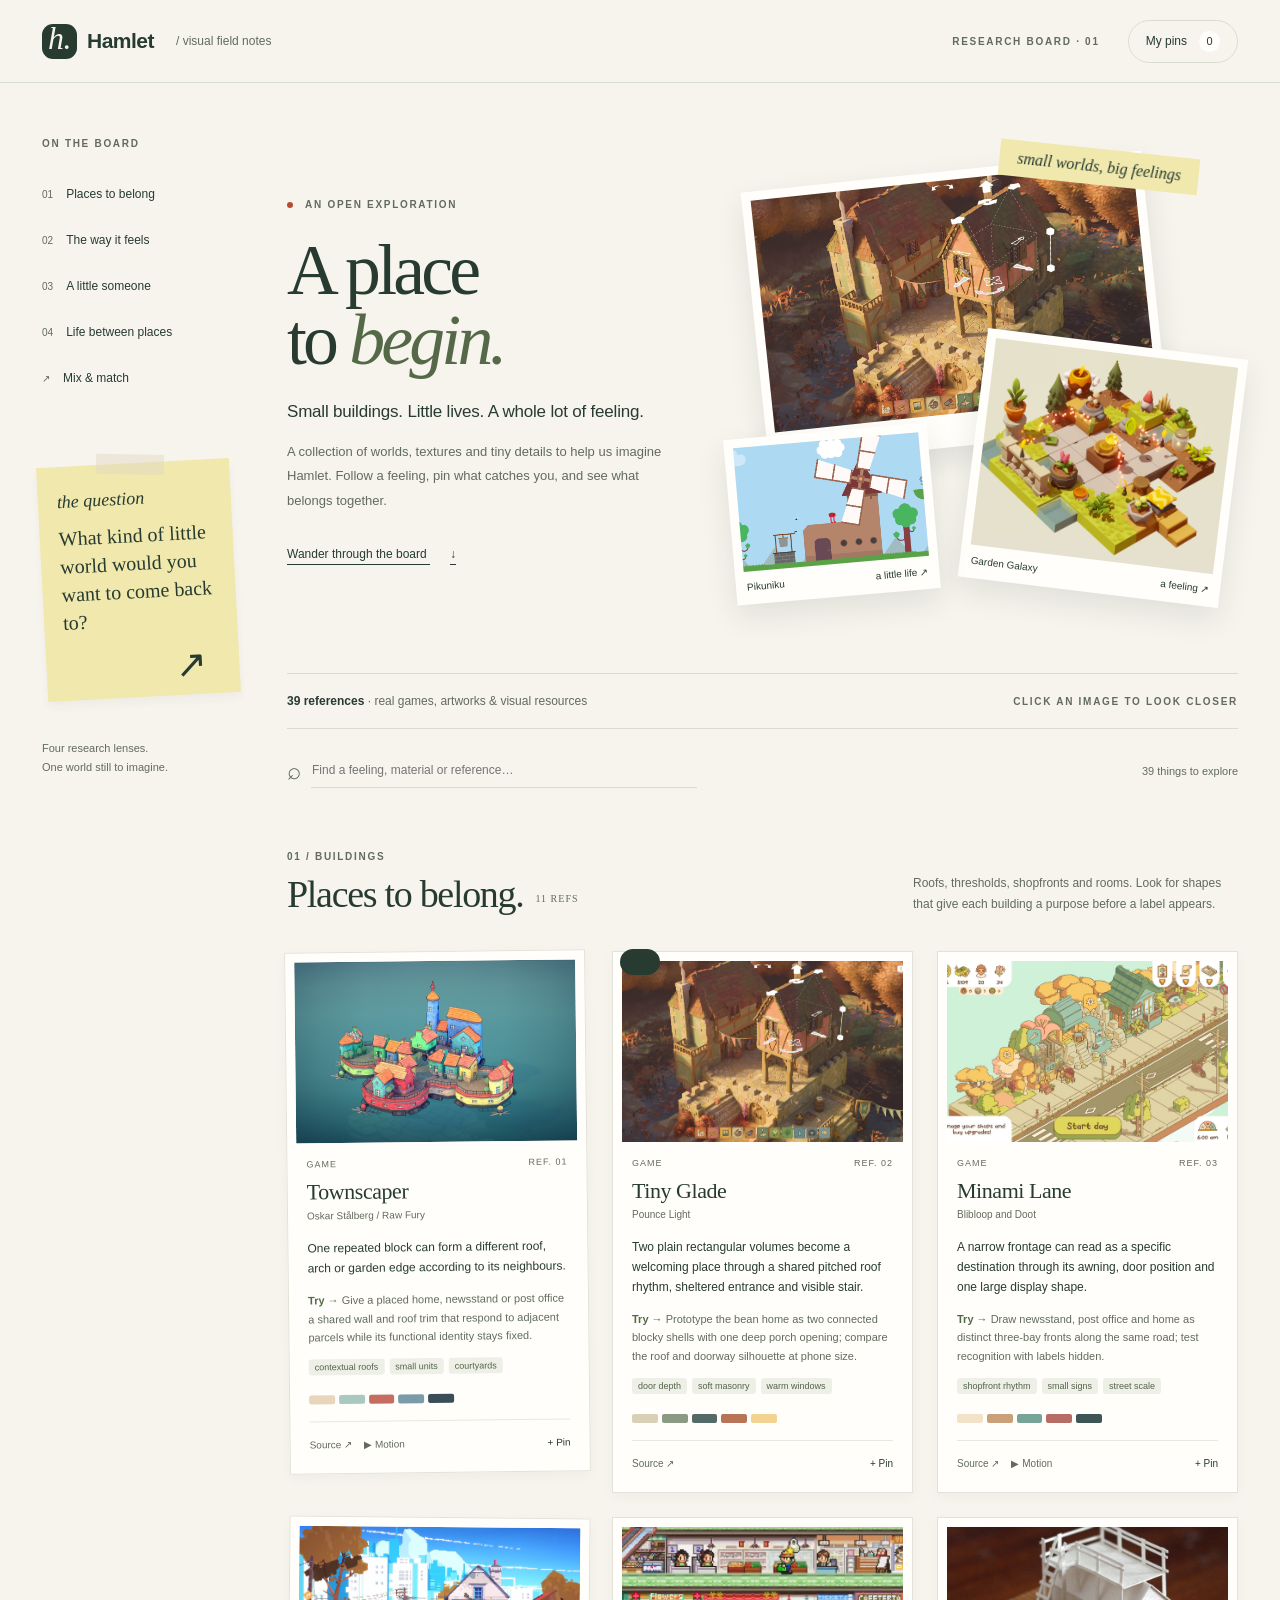
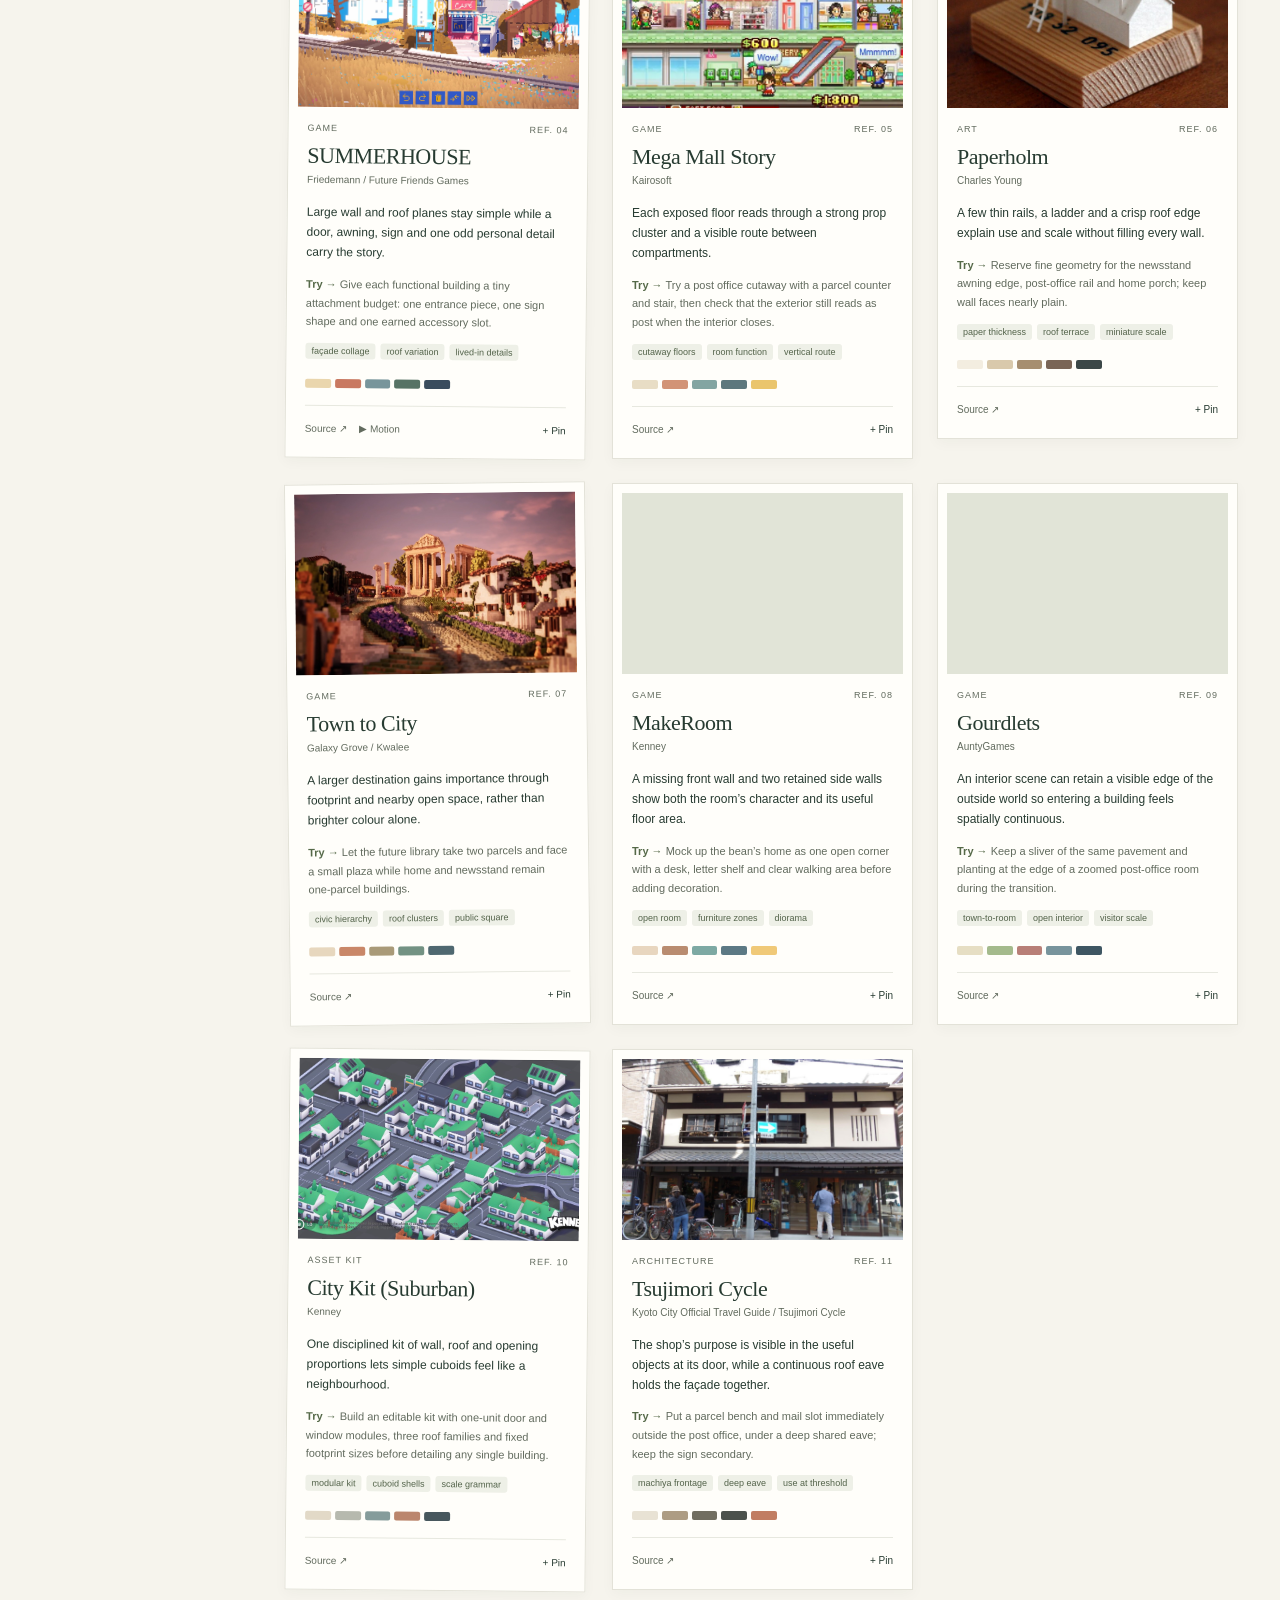
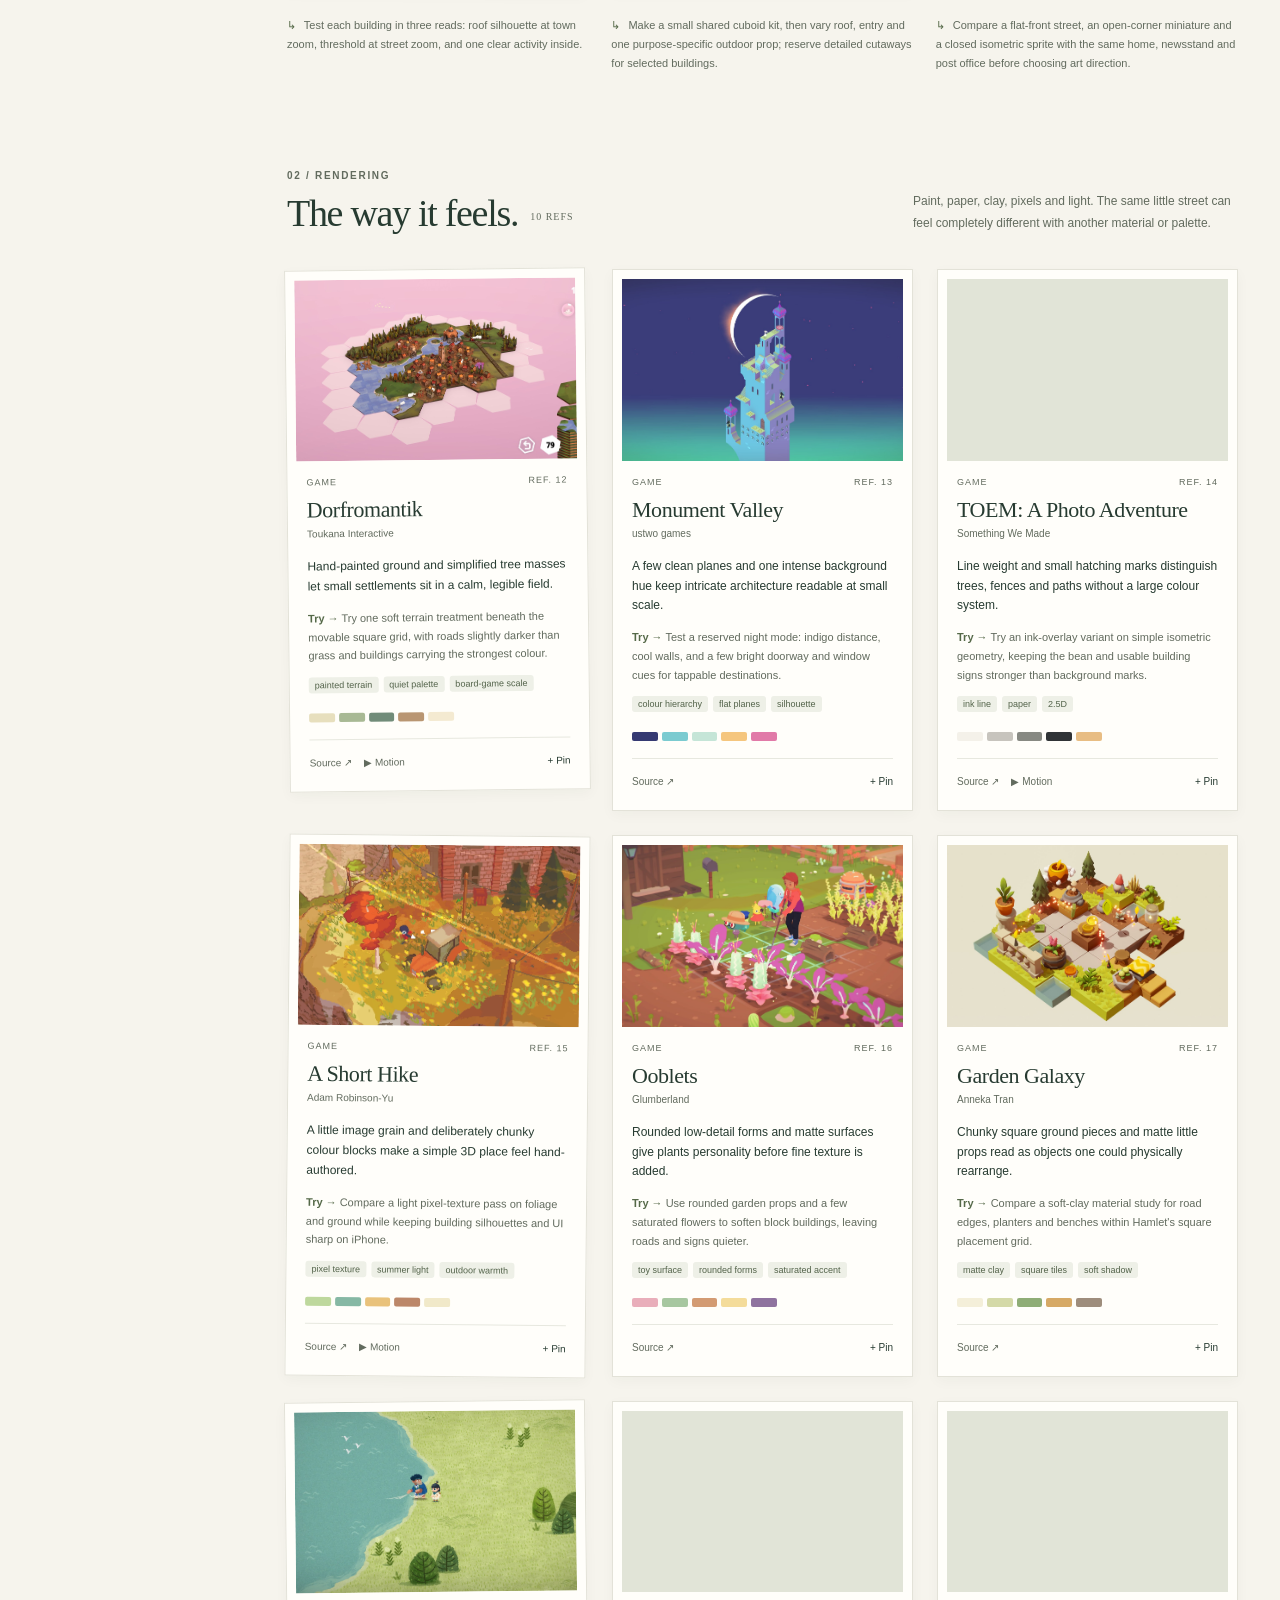
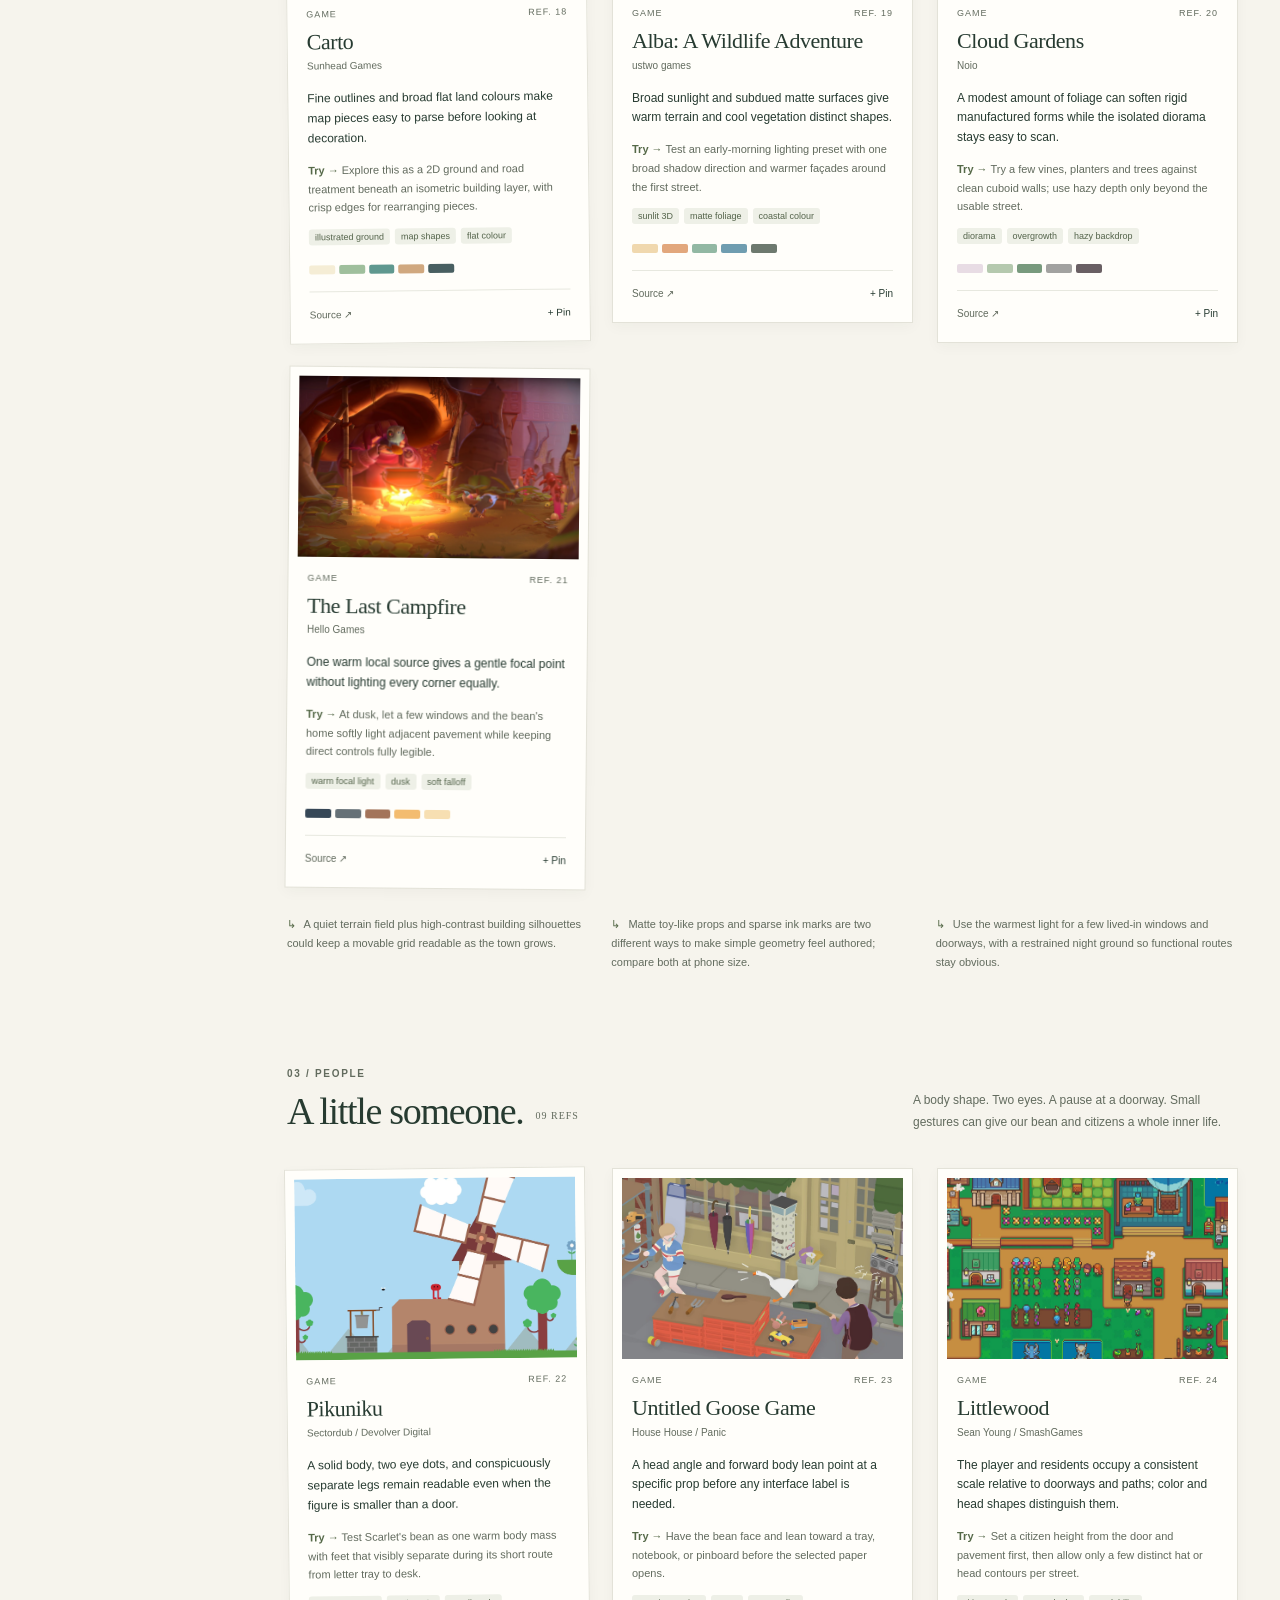
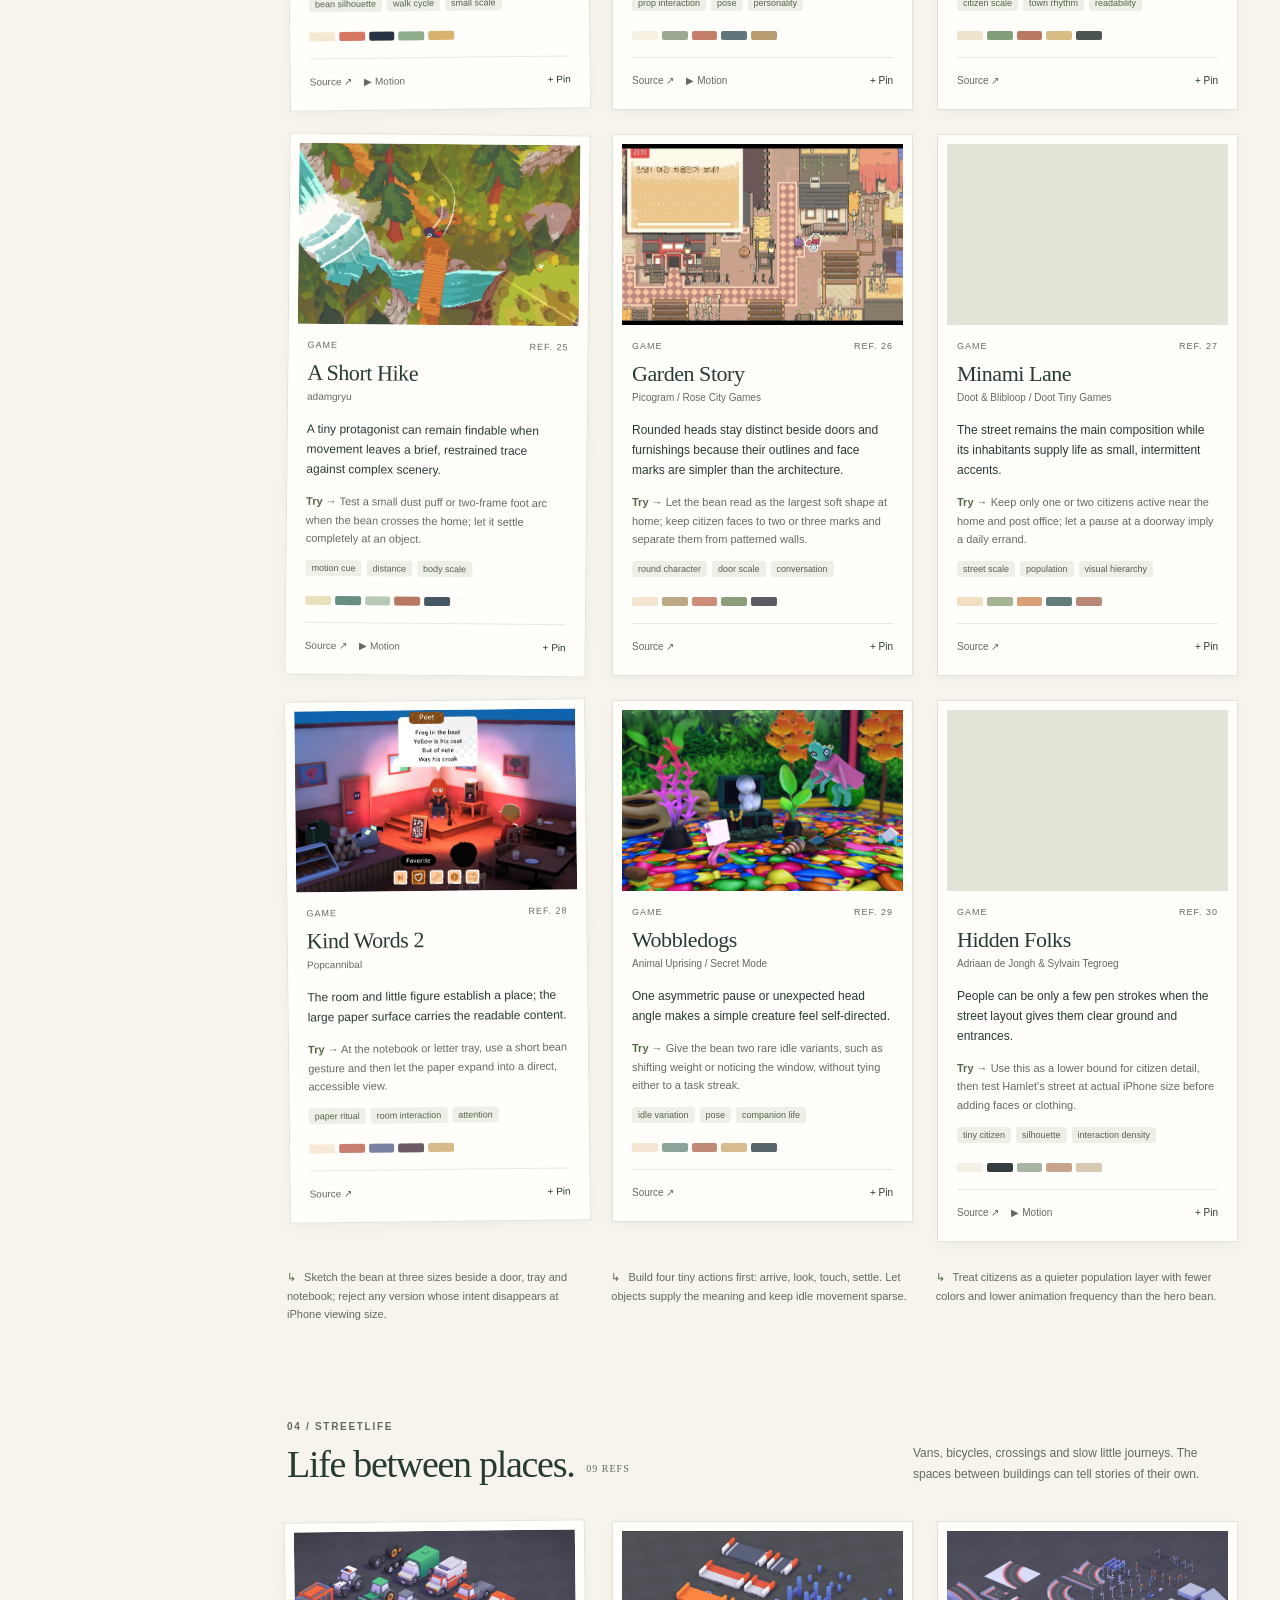
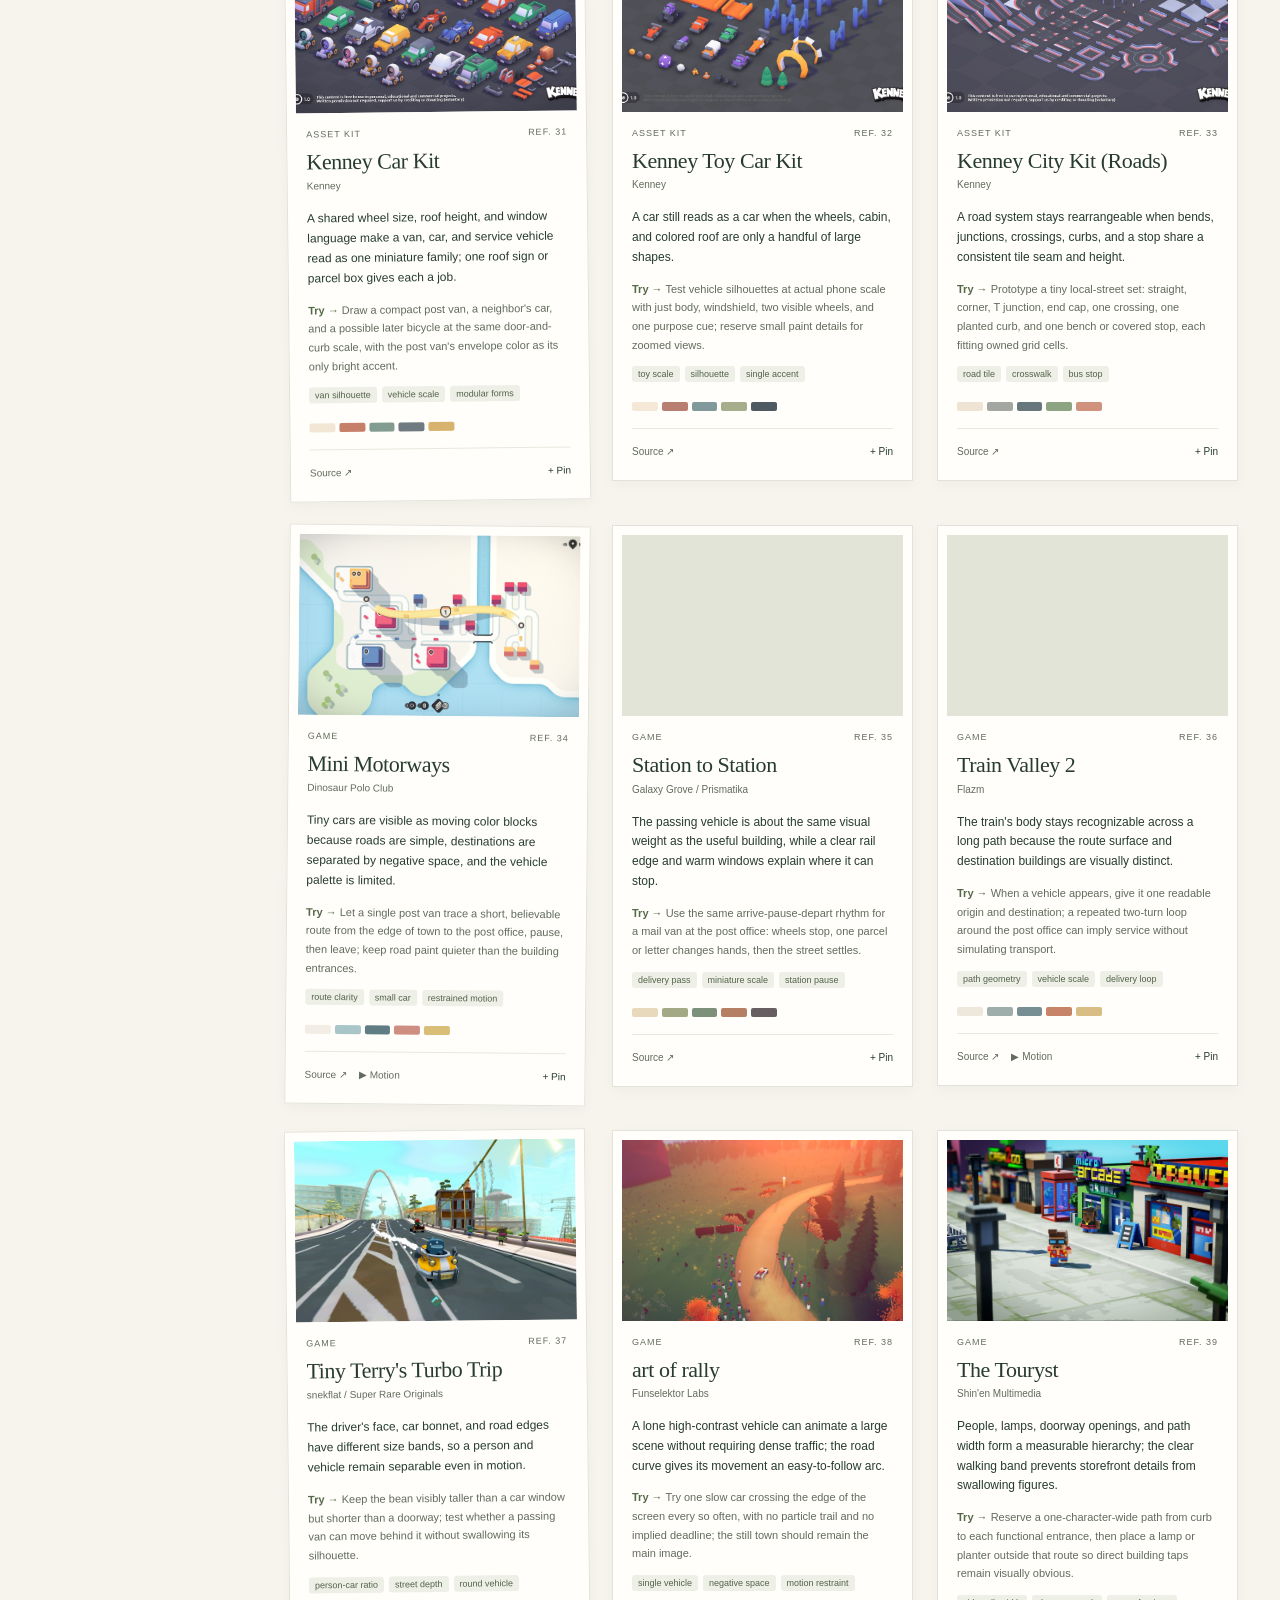
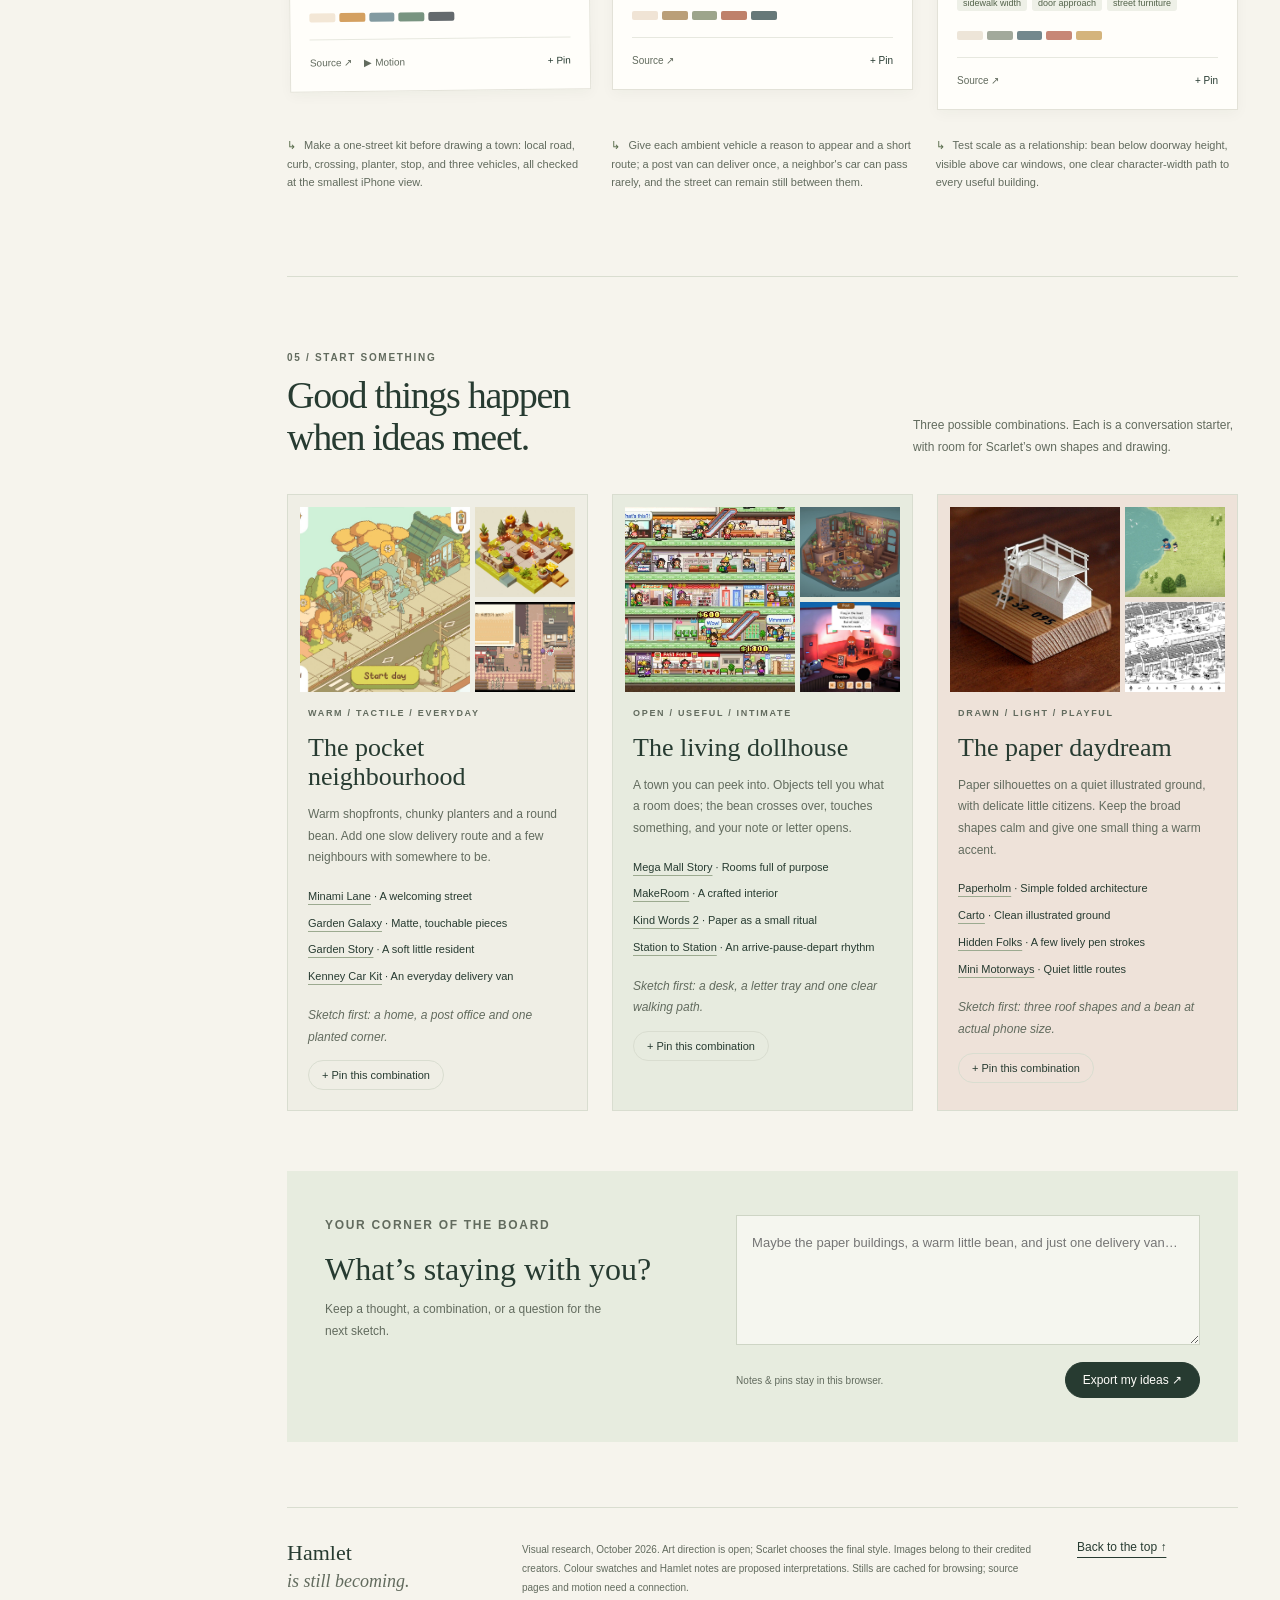
==== mood-board/index.html @ 02a45d92 "Publish Hamlet visual mood board" ====
<!doctype html>
<html lang="en">
<head>
  <meta charset="utf-8">
  <meta name="viewport" content="width=device-width,initial-scale=1">
  <meta name="theme-color" content="#f6f4ed">
  <title>Hamlet — a place to begin</title>
  <style>@font-face{font-family:BoardSans;src:local('Avenir Next'),local('Avenir'),local('Arial');font-display:swap}
:root{--paper:#f6f4ed;--ink:#273b31;--muted:#626b5e;--line:#d9ddd0;--leaf:#556948;--orange:#b74b30;--white:#fffefa;--yellow:#f0e8ac;font-family:BoardSans,Arial,sans-serif;color:var(--ink);background:var(--paper);font-synthesis:none}
*{box-sizing:border-box}html{scroll-behavior:smooth;scroll-padding-top:104px}body{margin:0}button,input,textarea{font:inherit}button,a,input,textarea{touch-action:manipulation}button{cursor:pointer}a{color:inherit}button{color:inherit}button:focus-visible,a:focus-visible,input:focus-visible,textarea:focus-visible{outline:3px solid #b74b30;outline-offset:4px}button:disabled{opacity:.5;cursor:default}[hidden]{display:none!important}.sr-only{position:absolute;width:1px;height:1px;overflow:hidden;clip:rect(0,0,0,0)}.skip{position:fixed;top:-60px;z-index:100;background:var(--ink);color:white;padding:12px}.skip:focus{top:0}.topbar{height:83px;border-bottom:1px solid var(--line);display:flex;align-items:center;justify-content:space-between;padding:0 42px;position:sticky;top:0;z-index:20;background:rgba(246,244,237,.97);backdrop-filter:blur(12px)}.brand{display:flex;align-items:center;gap:10px;text-decoration:none;font-weight:600;letter-spacing:-.5px;font-size:21px}.brandmark{background:var(--ink);color:var(--paper);width:35px;height:35px;border-radius:11px;text-align:center;font:italic 32px Georgia;line-height:28px}.brand-sub{font-size:12px;letter-spacing:0;color:var(--muted);font-weight:400;margin-left:12px}.top-actions{display:flex;gap:28px;align-items:center}.edition,.eyebrow,.small-label{font-size:10px;letter-spacing:1.7px;font-weight:600}.edition{color:var(--muted)}.pill{border:1px solid var(--line);padding:10px 17px;border-radius:24px;background:transparent;font-size:12px;display:inline-flex;gap:12px;align-items:center}.pill:hover{background:#e8ecdf}.pill[aria-pressed=true],.pill.dark{background:var(--ink);color:var(--white);border-color:var(--ink)}#pin-count{background:var(--white);color:var(--ink);border-radius:20px;min-width:21px;height:21px;display:grid;place-items:center;font-size:11px}.workspace{max-width:1900px;margin:auto;display:grid;grid-template-columns:205px minmax(0,1fr);padding:0 42px;gap:40px}.rail{position:sticky;top:126px;height:calc(100vh - 160px);align-self:start;padding-top:12px}.eyebrow{margin:0 0 25px;color:var(--muted)}.rail nav{display:flex;flex-direction:column;gap:6px}.rail nav a{font-size:12px;padding:13px 0;text-decoration:none;display:flex;gap:13px;align-items:center;border-radius:4px}.rail nav a:hover{color:var(--orange)}.rail nav span{font-size:10px;color:var(--muted)}.rail-note{background:var(--yellow);margin:65px 12px 0 0;padding:25px 19px 8px;transform:rotate(-3deg);box-shadow:0 6px 8px #273b310a;position:relative}.rail-note:before{content:'';position:absolute;width:68px;height:20px;background:#e2dac380;top:-9px;left:60px;transform:rotate(4deg)}.scribble{font:italic 18px Georgia}.rail-note p{font:20px/1.4 Georgia;margin:12px 0}.note-arrow{font:38px Georgia;margin-left:110px}.rail-foot{font-size:11px;line-height:1.7;color:var(--muted);margin-top:42px}.intro{display:grid;grid-template-columns:1fr 1.18fr;gap:30px;min-height:590px;align-items:center;padding:65px 0 60px}.small-dot{width:6px;height:6px;display:inline-block;background:var(--orange);border-radius:50%;margin-right:8px}.intro h1{font:clamp(62px,5.6vw,92px)/.98 Georgia,serif;letter-spacing:-3.8px;margin:0 0 26px;font-weight:400}.intro h1 em{color:var(--leaf)}.intro-deck{font-size:17px;letter-spacing:-.2px;margin:0 0 18px}.intro-description{max-width:380px;font-size:13px;line-height:1.9;color:var(--muted)}.text-link{font-size:12px;text-underline-offset:6px;display:inline-block;margin-top:20px}.text-link span{margin-left:20px}.hero-collage{position:relative;height:420px;margin:0 14px 0 0}.hero-piece{position:absolute;background:var(--white);padding:9px 9px 12px;box-shadow:0 12px 30px #2432271a;display:block;cursor:pointer;border:0;text-align:left;transition:transform .2s}.hero-piece img{width:100%;display:block;object-fit:cover}.hero-piece p{font-size:10px;margin:10px 2px 0;display:flex;justify-content:space-between;gap:10px}.hero-piece:first-child{width:83%;left:3%;top:0;transform:rotate(-6deg)}.hero-piece:first-child img{aspect-ratio:1.65}.hero-piece:nth-child(2){width:54%;right:-2%;top:172px;transform:rotate(7deg);z-index:2}.hero-piece:nth-child(2) img{aspect-ratio:1.17}.hero-piece:nth-child(3){width:42%;left:-2%;top:260px;transform:rotate(-5deg);z-index:3}.hero-piece:nth-child(3) img{aspect-ratio:1.5}.hero-piece:hover{transform:rotate(0) translateY(-5px)}.hero-tag{position:absolute;top:-22px;right:25px;background:var(--yellow);font:italic 16px Georgia;padding:9px 18px;transform:rotate(6deg);z-index:4}.board-line{display:flex;justify-content:space-between;align-items:center;border-top:1px solid var(--line);border-bottom:1px solid var(--line);padding:20px 0}.board-line p{margin:0;font-size:12px}.board-line span{color:var(--muted)}.board{background-image:radial-gradient(#53694f24 .7px,transparent .7px);background-size:20px 20px;margin:0 -18px;padding:0 18px}.board-tools{display:flex;justify-content:space-between;align-items:center;padding:24px 0 0;gap:20px}.search{display:flex;align-items:center;gap:10px;font-size:24px;color:var(--muted);width:min(410px,65%)}.search input{background:var(--paper);border:0;border-bottom:1px solid var(--line);padding:10px 1px;font-size:12px;width:100%;border-radius:0;color:var(--ink)}#results-count{font-size:11px;color:var(--muted)}.reference-section{padding:63px 0 34px;scroll-margin-top:95px}.section-heading{display:flex;justify-content:space-between;gap:25px;align-items:flex-end;margin-bottom:35px}.section-heading .eyebrow{margin-bottom:12px}.section-heading h2{font:38px/1.1 Georgia;margin:0;letter-spacing:-1.3px}.section-heading>p{max-width:325px;font-size:12px;line-height:1.8;color:var(--muted);margin:0}.section-heading .section-number{font-size:10px;margin-left:12px;vertical-align:middle;letter-spacing:1px;color:var(--muted)}.pin-grid{display:grid;grid-template-columns:repeat(3,minmax(0,1fr));gap:24px;align-items:start}.ref-card{background:var(--white);border:1px solid #e3e2d8;padding:9px;box-shadow:0 4px 13px #1a321909;position:relative;transition:box-shadow .2s,transform .2s;break-inside:avoid}.ref-card:nth-child(6n+1){transform:rotate(-.65deg)}.ref-card:nth-child(6n+4){transform:rotate(.55deg)}.ref-card:hover{transform:translateY(-3px);box-shadow:0 10px 24px #1a321916;z-index:2}.image-button{display:block;width:100%;padding:0;border:0;background:#e1e4d7;position:relative;overflow:hidden}.image-button img{width:100%;aspect-ratio:1.55;object-fit:cover;display:block;transition:transform .35s}.image-button:hover img{transform:scale(1.035)}.image-button:after{content:'↗';position:absolute;right:9px;bottom:9px;width:28px;height:28px;display:grid;place-items:center;border-radius:50%;background:#fffefaed;color:var(--ink);font-size:14px;opacity:0;transition:opacity .2s}.image-button:hover:after,.image-button:focus-visible:after{opacity:1}.image-button .media-missing{display:none}.image-button.failed img{display:none}.image-button.failed .media-missing{display:grid;place-items:center;aspect-ratio:1.55;padding:20px;font-size:13px}.card-body{padding:16px 10px 9px}.card-meta{display:flex;align-items:center;justify-content:space-between;gap:5px;font-size:9px;letter-spacing:1px;color:var(--muted);text-transform:uppercase}.card-meta .number{font-variant-numeric:tabular-nums}.card-title{font:22px/1.1 Georgia;letter-spacing:-.45px;margin:11px 0 6px}.credit{font-size:10px;color:var(--muted);margin:0 0 16px;min-height:13px}.borrow{font-size:12px;line-height:1.65;margin:0 0 12px}.hamlet-note{font-size:11px;line-height:1.7;color:var(--muted);margin:0;min-height:54px}.hamlet-note strong{color:var(--leaf);font-weight:600}.swatches{display:flex;height:9px;margin:20px 0 17px;gap:4px;max-width:145px}.swatches span{flex:1;border-radius:2px}.card-bottom{border-top:1px solid #e7e8df;padding-top:12px;display:flex;align-items:center;justify-content:space-between;gap:8px}.card-links{display:flex;gap:12px;align-items:center}.card-links a,.watch{font-size:10px;color:var(--muted);text-decoration:none;background:none;border:0;padding:0}.card-links a:hover,.watch:hover{color:var(--orange);text-decoration:underline}.pin{background:none;border:0;padding:5px 0 5px 10px;font-size:10px;white-space:nowrap}.pin[aria-pressed=true]{color:var(--orange);font-weight:600}.pin:hover{color:var(--orange)}.tags{display:flex;gap:5px;flex-wrap:wrap;margin:12px 0 0}.tags span{font-size:9px;background:#eef0e7;padding:3px 6px;border-radius:3px;color:#53634a}.section-synthesis{display:flex;gap:22px;padding:26px 0 0;color:var(--muted);font-size:11px;line-height:1.7}.section-synthesis p{margin:0;flex:1}.section-synthesis b{color:var(--leaf);margin-right:5px;font-weight:400}.recipes{padding:75px 0 60px;border-top:1px solid var(--line);margin-top:50px}.recipe-grid{display:grid;grid-template-columns:repeat(3,minmax(0,1fr));gap:24px}.recipe{border:1px solid var(--line);padding:12px;background:#efeee5}.recipe:nth-child(2){background:#e7ebdf}.recipe:nth-child(3){background:#eee2d9}.recipe-pictures{display:grid;grid-template-columns:1.7fr 1fr;grid-template-rows:90px 90px;gap:5px}.recipe-pictures button{padding:0;border:0;background:transparent;overflow:hidden}.recipe-pictures button:first-child{grid-row:span 2}.recipe-pictures img{height:100%;width:100%;object-fit:cover;display:block}.recipe-copy{padding:13px 8px 8px}.recipe-copy .eyebrow{margin-bottom:12px;font-size:9px}.recipe h3{font:26px/1.12 Georgia;margin:0 0 13px}.recipe p{font-size:12px;line-height:1.8;color:var(--muted)}.recipe ul{font-size:11px;line-height:1.8;list-style:none;padding:0;margin:18px 0}.recipe li{margin:7px 0}.recipe li a{text-decoration-color:#9caa90;text-underline-offset:4px}.recipe .pill{padding:8px 13px;font-size:11px}.desk{padding:44px 38px;background:#e7ecdf;display:grid;grid-template-columns:1fr 1.25fr;gap:40px;margin:0 0 65px}.desk .eyebrow{margin-bottom:15px}.desk h2{font:32px/1.1 Georgia;margin:0}.desk p{font-size:12px;line-height:1.8;color:var(--muted);max-width:285px}.desk textarea{width:100%;height:130px;padding:15px;background:#fffefa9c;border:1px solid #ced5c5;resize:vertical;font-size:13px;line-height:1.8;color:var(--ink)}.desk-actions{display:flex;justify-content:space-between;align-items:center;gap:15px;margin-top:13px}.desk-actions span{font-size:10px;color:var(--muted)}footer{display:flex;align-items:flex-start;gap:45px;border-top:1px solid var(--line);padding:32px 0 45px}.footer-brand{font:22px Georgia;min-width:190px}.footer-brand em{display:block;color:var(--muted);font-size:18px;margin-top:5px}footer p{max-width:510px;color:var(--muted);font-size:10px;line-height:1.9;margin:0}footer a{white-space:nowrap;margin:0!important}#empty{padding:80px 20px;text-align:center}#empty h2{font:36px Georgia}#empty p{font-size:13px;color:var(--muted)}dialog{border:0;padding:0;width:min(1140px,94vw);max-height:90vh;background:var(--white);color:var(--ink);box-shadow:0 25px 100px #16291d55;overflow:auto}dialog::backdrop{background:#1e322bc7;backdrop-filter:blur(5px)}.close{position:sticky;top:14px;float:right;margin:14px 14px -54px 0;z-index:3;border:1px solid #ffffff60;background:#fffefae8;border-radius:50%;height:36px;width:36px;font-size:25px;display:grid;place-items:center}.detail-layout{display:grid;grid-template-columns:1.6fr 1fr;min-height:530px}.detail-media{background:#dfe4d8;display:flex;align-items:center;justify-content:center;position:relative;flex-direction:column;min-width:0}.detail-media img{display:block;width:100%;max-height:73vh;object-fit:contain}.detail-media video{width:100%;max-height:65vh}.detail-media iframe{width:100%;aspect-ratio:16/9;border:0}.detail-media .motion-note{font-size:11px;padding:20px;text-align:center;line-height:1.7}.detail-copy{padding:50px 32px 30px;min-width:0}.detail-copy h2{font:36px/1.07 Georgia;margin:14px 0 9px;letter-spacing:-1px}.detail-copy .credit{font-size:12px}.detail-copy h3{font-size:10px;text-transform:uppercase;letter-spacing:1.1px;color:var(--leaf);margin:24px 0 8px}.detail-copy p{font-size:13px;line-height:1.8}.detail-copy .caution{font-size:11px;color:var(--muted)}.detail-copy .swatches{max-width:none;height:22px;margin:10px 0 5px}.palette-note{font-size:9px!important;color:var(--muted)}.detail-actions{display:flex;flex-wrap:wrap;gap:8px;margin-top:20px}.detail-actions a{text-decoration:none}.detail-note{width:100%;resize:vertical;height:75px;background:var(--paper);border:1px solid var(--line);padding:10px;font-size:12px;line-height:1.6}.detail-next{display:flex;justify-content:space-between;border-top:1px solid var(--line);padding:15px 25px;font-size:11px}.detail-next button{background:none;border:0;font-size:11px;padding:7px}#toast{position:fixed;bottom:25px;left:50%;transform:translateX(-50%) translateY(100px);background:var(--ink);color:var(--white);padding:13px 20px;border-radius:30px;z-index:80;font-size:12px;transition:transform .2s;pointer-events:none}#toast.show{transform:translateX(-50%) translateY(0)}
@media(min-width:1650px){.pin-grid{grid-template-columns:repeat(4,minmax(0,1fr))}.intro{min-height:650px}.hero-collage{height:460px;max-width:660px;width:100%;margin-left:auto}.hero-piece:nth-child(2){top:185px}.hero-piece:nth-child(3){top:280px}.hero-piece:first-child{width:77%}}
@media(max-width:1180px){.workspace{grid-template-columns:160px minmax(0,1fr);padding:0 25px;gap:26px}.topbar{padding:0 25px}.rail nav a{font-size:11px}.rail-note{padding:20px 14px 8px}.rail-note p{font-size:18px}.note-arrow{margin-left:80px}.intro{grid-template-columns:1fr 1fr;min-height:540px;gap:10px}.intro h1{font-size:68px}.intro-description{font-size:12px}.intro-deck{font-size:15px}.hero-collage{height:350px}.hero-piece:nth-child(2){top:160px}.hero-piece:nth-child(3){top:245px}.pin-grid{grid-template-columns:repeat(2,minmax(0,1fr))}.recipe-grid{gap:14px}.recipe h3{font-size:23px}.recipe-pictures{grid-template-rows:65px 65px}.section-heading h2{font-size:33px}.section-heading>p{max-width:260px}.desk{padding:30px 25px;gap:25px}.desk-actions{align-items:flex-start;flex-direction:column}footer{gap:20px;flex-wrap:wrap}}
@media(max-width:820px){.workspace{display:block;padding:0 23px}.rail{display:none}.topbar{height:70px;padding:0 23px}.brand-sub{display:none}.edition{display:none}.intro{min-height:520px}.hero-collage{height:350px}.intro h1{font-size:67px}.hero-piece:nth-child(2){top:155px}.hero-piece:nth-child(3){top:245px}.detail-layout{grid-template-columns:1fr}.detail-media img{max-height:50vh}.detail-copy{padding:26px}.detail-copy h2{font-size:32px}.detail-copy .credit{margin-bottom:10px}.detail-copy h3{margin-top:15px}}
@media(max-width:550px){html{scroll-padding-top:87px}.topbar{padding:0 18px;height:66px}.brand{font-size:19px}.brandmark{height:31px;width:31px;font-size:29px;line-height:25px}.pill{font-size:11px;padding:8px 12px}.workspace{padding:0 18px}.intro{display:block;padding:42px 0 20px}.intro h1{font-size:70px;letter-spacing:-3px}.intro-copy .eyebrow{font-size:9px;margin-bottom:21px}.intro-description{max-width:100%;font-size:12px;line-height:1.85}.intro .text-link{margin-top:10px}.hero-collage{height:380px;margin:38px 14px 0 15px}.hero-piece:first-child{width:84%}.hero-piece:nth-child(2){top:145px;right:-3%;width:53%}.hero-piece:nth-child(3){top:230px;width:45%;left:0}.hero-tag{font-size:14px;right:8px;top:-17px}.board-line{padding:17px 0}.board-line p{font-size:11px}.board-line p span{display:block;margin-top:5px}.board-line>.small-label{display:none}.board-tools{gap:8px;align-items:flex-start;flex-direction:column}.search{width:100%;font-size:22px}.search input{font-size:12px}#results-count{font-size:10px;margin-left:25px}.section-heading{display:block;margin-bottom:26px}.section-heading h2{font-size:34px;letter-spacing:-1.2px}.section-heading>p{margin-top:15px;max-width:100%;font-size:12px}.reference-section{padding:45px 0 15px}.pin-grid{grid-template-columns:1fr;gap:24px;padding:0 5px}.image-button img{aspect-ratio:1.45}.card-body{padding:16px 12px 9px}.card-title{font-size:25px}.borrow{font-size:13px}.hamlet-note{font-size:12px;min-height:0}.credit,.card-meta{font-size:10px}.card-links a,.watch,.pin{font-size:11px}.section-synthesis{display:block}.section-synthesis p{margin:12px 0;font-size:12px}.recipes{padding:45px 0 36px;margin-top:30px}.recipe-grid{grid-template-columns:1fr;gap:22px}.recipe-pictures{grid-template-rows:90px 90px}.recipe-copy{padding:20px 12px}.recipe h3{font-size:29px}.desk{display:block;padding:27px 20px;margin-bottom:35px}.desk textarea{margin-top:15px}.desk-actions{flex-direction:row;align-items:center;gap:10px}.desk-actions span{max-width:125px;line-height:1.6}.desk h2{font-size:31px}footer{display:block;padding:30px 0}.footer-brand{margin-bottom:20px}footer a{margin-top:20px!important}dialog{width:96vw;max-height:94vh}.detail-copy{padding:22px}.detail-next{padding:12px}.detail-media img{max-height:45vh}}
@media(prefers-reduced-motion:reduce){html{scroll-behavior:auto}*,*:before,*:after{transition:none!important;animation:none!important}}
.mobile-nav{display:none}
@media(max-width:820px){.mobile-nav{display:flex;position:sticky;top:70px;z-index:19;background:var(--paper);border-bottom:1px solid var(--line);padding:0 20px;gap:23px;overflow:auto;scrollbar-width:none}.mobile-nav a{padding:12px 0;white-space:nowrap;text-decoration:none;font-size:11px;color:var(--muted)}.mobile-nav a:hover{color:var(--orange)}html{scroll-padding-top:130px}.reference-section{scroll-margin-top:130px}}
@media(max-width:550px){.mobile-nav{top:66px;padding:0 18px;gap:20px}}
@media print{.topbar,.rail,.mobile-nav,.board-tools,.desk,.pin,.card-links,.text-link{display:none}.workspace{display:block;padding:0}.intro{min-height:350px;padding:20px}.hero-collage{height:300px}.pin-grid{grid-template-columns:repeat(3,1fr)}.ref-card{break-inside:avoid}.reference-section{break-before:page}.board{background:none}.section-heading{margin-top:15px}.image-button img{aspect-ratio:1.5}footer{break-inside:avoid}}
</style>
  <noscript><style>.board-tools,.pin,.watch,.desk,.top-actions,.recipe .pill{display:none!important}</style></noscript>
</head>
<body>
  <a class="skip" href="#board">Skip to references</a>
  <header class="topbar">
    <a class="brand" href="#top"><span class="brandmark" aria-hidden="true">h.</span> Hamlet <span class="brand-sub">/ visual field notes</span></a>
    <div class="top-actions"><span class="edition">RESEARCH BOARD · 01</span><button id="shortlist-toggle" class="pill" aria-pressed="false">My pins <span id="pin-count">0</span></button></div>
  </header>
  <nav class="mobile-nav" aria-label="Jump to a topic"><a href="#building-section">Buildings</a><a href="#rendering-section">Look & feel</a><a href="#people-section">Little people</a><a href="#street-section">Street life</a><a href="#recipes">Mix & match</a></nav>
  <div class="workspace" id="top">
    <aside class="rail" aria-label="Board contents">
      <p class="eyebrow">ON THE BOARD</p>
      <nav>
        <a href="#building-section"><span>01</span> Places to belong</a>
        <a href="#rendering-section"><span>02</span> The way it feels</a>
        <a href="#people-section"><span>03</span> A little someone</a>
        <a href="#street-section"><span>04</span> Life between places</a>
        <a href="#recipes"><span>↗</span> Mix & match</a>
      </nav>
      <div class="rail-note"><span class="scribble">the question</span><p>What kind of little world would you want to come back to?</p><span class="note-arrow" aria-hidden="true">↗</span></div>
      <p class="rail-foot">Four research lenses.<br>One world still to imagine.</p>
    </aside>
    <main>
      <section class="intro" aria-labelledby="intro-title">
        <div class="intro-copy"><p class="eyebrow"><span class="small-dot"></span> AN OPEN EXPLORATION</p><h1 id="intro-title">A place<br>to <em>begin.</em></h1><p class="intro-deck">Small buildings. Little lives. A whole lot of feeling.</p><p class="intro-description">A collection of worlds, textures and tiny details to help us imagine Hamlet. Follow a feeling, pin what catches you, and see what belongs together.</p><a class="text-link" href="#board">Wander through the board <span>↓</span></a></div>
        <div class="hero-collage"><button class="hero-piece" data-open="b-tiny-glade" aria-label="Explore Tiny Glade"><img src="assets/b-tiny-glade.jpg" alt="Tiny Glade daytime still of two joined timber-and-stone cottages with steep tiled roofs, a sheltered entrance, balcony and stairs."  decoding="async"><p><span>Tiny Glade</span><span>a place ↗</span></p></button><button class="hero-piece" data-open="r-garden-galaxy" aria-label="Explore Garden Galaxy"><img src="assets/r-garden-galaxy.jpg" alt="Small isometric garden tiles with miniature plants and furniture"  decoding="async"><p><span>Garden Galaxy</span><span>a feeling ↗</span></p></button><button class="hero-piece" data-open="p-pikuniku" aria-label="Explore Pikuniku"><img src="assets/p-pikuniku.jpg" alt="Small red two-legged Piku stands on a windmill roof against broad flat shapes."  decoding="async"><p><span>Pikuniku</span><span>a little life ↗</span></p></button><span class="hero-tag">small worlds, big feelings</span></div>
      </section>
      <div class="board-line"><p><strong>39 references</strong> <span>· real games, artworks & visual resources</span></p><span class="small-label">CLICK AN IMAGE TO LOOK CLOSER</span></div>
      <section class="board" id="board" aria-label="Visual references">
        <div class="board-tools"><label class="search"><span aria-hidden="true">⌕</span><input id="search" type="search" placeholder="Find a feeling, material or reference…" aria-label="Search references"></label><span id="results-count" aria-live="polite">39 things to explore</span></div>
        <div id="empty" hidden><h2>Room for your favourites.</h2><p>Pin a few images as you wander. They’ll gather here.</p><button class="pill" id="show-all">Back to the whole board</button></div>
        <section class="reference-section" id="building-section"><div class="section-heading"><div><p class="eyebrow">01 / BUILDINGS</p><h2>Places to belong.<span class="section-number">11 REFS</span></h2></div><p>Roofs, thresholds, shopfronts and rooms. Look for shapes that give each building a purpose before a label appears.</p></div><div class="pin-grid"><article class="ref-card" id="b-townscaper" data-id="b-townscaper">
      <button class="image-button" data-open="b-townscaper" aria-label="Explore Townscaper"><img src="assets/b-townscaper.jpg" alt="Townscaper still of a compact floating settlement seen from three-quarter view, with varied adjoining pitched roofs, terraces and a small tower." loading="lazy" decoding="async"><span class="media-missing">Image unavailable · open this reference for its source</span></button>
      <div class="card-body"><div class="card-meta"><span>Game</span><span class="number">REF. 01</span></div><h3 class="card-title">Townscaper</h3><p class="credit">Oskar Stålberg / Raw Fury</p><p class="borrow">One repeated block can form a different roof, arch or garden edge according to its neighbours.</p><p class="hamlet-note"><strong>Try →</strong> Give a placed home, newsstand or post office a shared wall and roof trim that respond to adjacent parcels while its functional identity stays fixed.</p><div class="tags"><span>contextual roofs</span><span>small units</span><span>courtyards</span></div><div class="swatches" aria-label="Proposed palette, not sampled from source"><span style="background:#E9D6BA" title="#E9D6BA"></span><span style="background:#A9C9BF" title="#A9C9BF"></span><span style="background:#C66C61" title="#C66C61"></span><span style="background:#7B9BA9" title="#7B9BA9"></span><span style="background:#394E57" title="#394E57"></span></div><div class="card-bottom"><div class="card-links"><a href="https://store.steampowered.com/app/1291340/Townscaper/" target="_blank" rel="noopener noreferrer">Source ↗</a><button class="watch" data-motion="b-townscaper" aria-label="See Townscaper in motion">▶ Motion</button></div><button class="pin" data-pin="b-townscaper" aria-pressed="false" aria-label="Pin Townscaper">+ Pin</button></div></div>
    </article><article class="ref-card" id="b-tiny-glade" data-id="b-tiny-glade">
      <button class="image-button" data-open="b-tiny-glade" aria-label="Explore Tiny Glade"><img src="assets/b-tiny-glade.jpg" alt="Tiny Glade daytime still of two joined timber-and-stone cottages with steep tiled roofs, a sheltered entrance, balcony and stairs." loading="lazy" decoding="async"><span class="media-missing">Image unavailable · open this reference for its source</span></button>
      <div class="card-body"><div class="card-meta"><span>Game</span><span class="number">REF. 02</span></div><h3 class="card-title">Tiny Glade</h3><p class="credit">Pounce Light</p><p class="borrow">Two plain rectangular volumes become a welcoming place through a shared pitched roof rhythm, sheltered entrance and visible stair.</p><p class="hamlet-note"><strong>Try →</strong> Prototype the bean home as two connected blocky shells with one deep porch opening; compare the roof and doorway silhouette at phone size.</p><div class="tags"><span>door depth</span><span>soft masonry</span><span>warm windows</span></div><div class="swatches" aria-label="Proposed palette, not sampled from source"><span style="background:#D9D0B7" title="#D9D0B7"></span><span style="background:#8B9B83" title="#8B9B83"></span><span style="background:#536A67" title="#536A67"></span><span style="background:#B77457" title="#B77457"></span><span style="background:#F2D391" title="#F2D391"></span></div><div class="card-bottom"><div class="card-links"><a href="https://store.steampowered.com/app/2198150/Tiny_Glade/" target="_blank" rel="noopener noreferrer">Source ↗</a></div><button class="pin" data-pin="b-tiny-glade" aria-pressed="false" aria-label="Pin Tiny Glade">+ Pin</button></div></div>
    </article><article class="ref-card" id="b-minami-lane" data-id="b-minami-lane">
      <button class="image-button" data-open="b-minami-lane" aria-label="Explore Minami Lane"><img src="assets/b-minami-lane.jpg" alt="Minami Lane gameplay still with a Japanese-inspired row of small homes and shops facing a narrow street." loading="lazy" decoding="async"><span class="media-missing">Image unavailable · open this reference for its source</span></button>
      <div class="card-body"><div class="card-meta"><span>Game</span><span class="number">REF. 03</span></div><h3 class="card-title">Minami Lane</h3><p class="credit">Blibloop and Doot</p><p class="borrow">A narrow frontage can read as a specific destination through its awning, door position and one large display shape.</p><p class="hamlet-note"><strong>Try →</strong> Draw newsstand, post office and home as distinct three-bay fronts along the same road; test recognition with labels hidden.</p><div class="tags"><span>shopfront rhythm</span><span>small signs</span><span>street scale</span></div><div class="swatches" aria-label="Proposed palette, not sampled from source"><span style="background:#F2E2C8" title="#F2E2C8"></span><span style="background:#C9A077" title="#C9A077"></span><span style="background:#78A498" title="#78A498"></span><span style="background:#B66D65" title="#B66D65"></span><span style="background:#3D5555" title="#3D5555"></span></div><div class="card-bottom"><div class="card-links"><a href="https://store.steampowered.com/app/2678990/Minami_Lane/" target="_blank" rel="noopener noreferrer">Source ↗</a><button class="watch" data-motion="b-minami-lane" aria-label="See Minami Lane in motion">▶ Motion</button></div><button class="pin" data-pin="b-minami-lane" aria-pressed="false" aria-label="Pin Minami Lane">+ Pin</button></div></div>
    </article><article class="ref-card" id="b-summerhouse" data-id="b-summerhouse">
      <button class="image-button" data-open="b-summerhouse" aria-label="Explore SUMMERHOUSE"><img src="assets/b-summerhouse.jpg" alt="SUMMERHOUSE in-game still showing small façades assembled from doors, windows, roof pieces and signs within a landscape." loading="lazy" decoding="async"><span class="media-missing">Image unavailable · open this reference for its source</span></button>
      <div class="card-body"><div class="card-meta"><span>Game</span><span class="number">REF. 04</span></div><h3 class="card-title">SUMMERHOUSE</h3><p class="credit">Friedemann / Future Friends Games</p><p class="borrow">Large wall and roof planes stay simple while a door, awning, sign and one odd personal detail carry the story.</p><p class="hamlet-note"><strong>Try →</strong> Give each functional building a tiny attachment budget: one entrance piece, one sign shape and one earned accessory slot.</p><div class="tags"><span>façade collage</span><span>roof variation</span><span>lived-in details</span></div><div class="swatches" aria-label="Proposed palette, not sampled from source"><span style="background:#EAD6AD" title="#EAD6AD"></span><span style="background:#C97961" title="#C97961"></span><span style="background:#78959B" title="#78959B"></span><span style="background:#577365" title="#577365"></span><span style="background:#3A4C5D" title="#3A4C5D"></span></div><div class="card-bottom"><div class="card-links"><a href="https://press.futurefriendsgames.com/SUMMERHOUSE-658f3d2d4da947aea3db90c4a427b6ed" target="_blank" rel="noopener noreferrer">Source ↗</a><button class="watch" data-motion="b-summerhouse" aria-label="See SUMMERHOUSE in motion">▶ Motion</button></div><button class="pin" data-pin="b-summerhouse" aria-pressed="false" aria-label="Pin SUMMERHOUSE">+ Pin</button></div></div>
    </article><article class="ref-card portrait" id="b-mega-mall" data-id="b-mega-mall">
      <button class="image-button" data-open="b-mega-mall" aria-label="Explore Mega Mall Story"><img src="assets/b-mega-mall.jpg" alt="Official Mega Mall Story phone screenshot showing several open shop floors, stairs, small customers and one clear activity in each bay." loading="lazy" decoding="async"><span class="media-missing">Image unavailable · open this reference for its source</span></button>
      <div class="card-body"><div class="card-meta"><span>Game</span><span class="number">REF. 05</span></div><h3 class="card-title">Mega Mall Story</h3><p class="credit">Kairosoft</p><p class="borrow">Each exposed floor reads through a strong prop cluster and a visible route between compartments.</p><p class="hamlet-note"><strong>Try →</strong> Try a post office cutaway with a parcel counter and stair, then check that the exterior still reads as post when the interior closes.</p><div class="tags"><span>cutaway floors</span><span>room function</span><span>vertical route</span></div><div class="swatches" aria-label="Proposed palette, not sampled from source"><span style="background:#E8DDC5" title="#E8DDC5"></span><span style="background:#D29376" title="#D29376"></span><span style="background:#83A5A2" title="#83A5A2"></span><span style="background:#5D777D" title="#5D777D"></span><span style="background:#EAC56D" title="#EAC56D"></span></div><div class="card-bottom"><div class="card-links"><a href="https://apps.apple.com/us/app/mega-mall-story/id454679700" target="_blank" rel="noopener noreferrer">Source ↗</a></div><button class="pin" data-pin="b-mega-mall" aria-pressed="false" aria-label="Pin Mega Mall Story">+ Pin</button></div></div>
    </article><article class="ref-card" id="b-paperholm" data-id="b-paperholm">
      <button class="image-button" data-open="b-paperholm" aria-label="Explore Paperholm"><img src="assets/b-paperholm.jpg" alt="Charles Young’s tiny white paper building with a roof terrace, delicate railing and ladder on a wooden base." loading="lazy" decoding="async"><span class="media-missing">Image unavailable · open this reference for its source</span></button>
      <div class="card-body"><div class="card-meta"><span>Art</span><span class="number">REF. 06</span></div><h3 class="card-title">Paperholm</h3><p class="credit">Charles Young</p><p class="borrow">A few thin rails, a ladder and a crisp roof edge explain use and scale without filling every wall.</p><p class="hamlet-note"><strong>Try →</strong> Reserve fine geometry for the newsstand awning edge, post-office rail and home porch; keep wall faces nearly plain.</p><div class="tags"><span>paper thickness</span><span>roof terrace</span><span>miniature scale</span></div><div class="swatches" aria-label="Proposed palette, not sampled from source"><span style="background:#F3EDE0" title="#F3EDE0"></span><span style="background:#D9C9AC" title="#D9C9AC"></span><span style="background:#A68E70" title="#A68E70"></span><span style="background:#7A6556" title="#7A6556"></span><span style="background:#3B4747" title="#3B4747"></span></div><div class="card-bottom"><div class="card-links"><a href="https://www.paperholm.com/work/paperholm" target="_blank" rel="noopener noreferrer">Source ↗</a></div><button class="pin" data-pin="b-paperholm" aria-pressed="false" aria-label="Pin Paperholm">+ Pin</button></div></div>
    </article><article class="ref-card" id="b-town-to-city" data-id="b-town-to-city">
      <button class="image-button" data-open="b-town-to-city" aria-label="Explore Town to City"><img src="assets/b-town-to-city.jpg" alt="Town to City gameplay still with small tiled-roof blocks and a larger civic building around a public square." loading="lazy" decoding="async"><span class="media-missing">Image unavailable · open this reference for its source</span></button>
      <div class="card-body"><div class="card-meta"><span>Game</span><span class="number">REF. 07</span></div><h3 class="card-title">Town to City</h3><p class="credit">Galaxy Grove / Kwalee</p><p class="borrow">A larger destination gains importance through footprint and nearby open space, rather than brighter colour alone.</p><p class="hamlet-note"><strong>Try →</strong> Let the future library take two parcels and face a small plaza while home and newsstand remain one-parcel buildings.</p><div class="tags"><span>civic hierarchy</span><span>roof clusters</span><span>public square</span></div><div class="swatches" aria-label="Proposed palette, not sampled from source"><span style="background:#E7D7BE" title="#E7D7BE"></span><span style="background:#C98768" title="#C98768"></span><span style="background:#A99A78" title="#A99A78"></span><span style="background:#739283" title="#739283"></span><span style="background:#4F6870" title="#4F6870"></span></div><div class="card-bottom"><div class="card-links"><a href="https://store.steampowered.com/app/3115220/Town_to_City/" target="_blank" rel="noopener noreferrer">Source ↗</a></div><button class="pin" data-pin="b-town-to-city" aria-pressed="false" aria-label="Pin Town to City">+ Pin</button></div></div>
    </article><article class="ref-card" id="b-makeroom" data-id="b-makeroom">
      <button class="image-button" data-open="b-makeroom" aria-label="Explore MakeRoom"><img src="assets/b-makeroom.jpg" alt="MakeRoom gameplay still of an isometric cutaway room, with furniture grouped against its walls and a clear open side." loading="lazy" decoding="async"><span class="media-missing">Image unavailable · open this reference for its source</span></button>
      <div class="card-body"><div class="card-meta"><span>Game</span><span class="number">REF. 08</span></div><h3 class="card-title">MakeRoom</h3><p class="credit">Kenney</p><p class="borrow">A missing front wall and two retained side walls show both the room’s character and its useful floor area.</p><p class="hamlet-note"><strong>Try →</strong> Mock up the bean’s home as one open corner with a desk, letter shelf and clear walking area before adding decoration.</p><div class="tags"><span>open room</span><span>furniture zones</span><span>diorama</span></div><div class="swatches" aria-label="Proposed palette, not sampled from source"><span style="background:#E8D6BF" title="#E8D6BF"></span><span style="background:#B98C70" title="#B98C70"></span><span style="background:#7DA9A3" title="#7DA9A3"></span><span style="background:#5C7984" title="#5C7984"></span><span style="background:#F0C978" title="#F0C978"></span></div><div class="card-bottom"><div class="card-links"><a href="https://store.steampowered.com/app/2212670/MakeRoom/" target="_blank" rel="noopener noreferrer">Source ↗</a></div><button class="pin" data-pin="b-makeroom" aria-pressed="false" aria-label="Pin MakeRoom">+ Pin</button></div></div>
    </article><article class="ref-card" id="b-gourdlets" data-id="b-gourdlets">
      <button class="image-button" data-open="b-gourdlets" aria-label="Explore Gourdlets"><img src="assets/b-gourdlets.jpg" alt="Gourdlets gameplay still of an open interior with furnished activity areas, seen beside the garden outside." loading="lazy" decoding="async"><span class="media-missing">Image unavailable · open this reference for its source</span></button>
      <div class="card-body"><div class="card-meta"><span>Game</span><span class="number">REF. 09</span></div><h3 class="card-title">Gourdlets</h3><p class="credit">AuntyGames</p><p class="borrow">An interior scene can retain a visible edge of the outside world so entering a building feels spatially continuous.</p><p class="hamlet-note"><strong>Try →</strong> Keep a sliver of the same pavement and planting at the edge of a zoomed post-office room during the transition.</p><div class="tags"><span>town-to-room</span><span>open interior</span><span>visitor scale</span></div><div class="swatches" aria-label="Proposed palette, not sampled from source"><span style="background:#E6DEC3" title="#E6DEC3"></span><span style="background:#A4BA8C" title="#A4BA8C"></span><span style="background:#B87F77" title="#B87F77"></span><span style="background:#78949C" title="#78949C"></span><span style="background:#3E5662" title="#3E5662"></span></div><div class="card-bottom"><div class="card-links"><a href="https://store.steampowered.com/app/2013730/Gourdlets/" target="_blank" rel="noopener noreferrer">Source ↗</a></div><button class="pin" data-pin="b-gourdlets" aria-pressed="false" aria-label="Pin Gourdlets">+ Pin</button></div></div>
    </article><article class="ref-card" id="b-kenney-suburban" data-id="b-kenney-suburban">
      <button class="image-button" data-open="b-kenney-suburban" aria-label="Explore City Kit (Suburban)"><img src="assets/b-kenney-suburban.jpg" alt="Kenney’s City Kit (Suburban) sample scene with small blocky houses sharing a consistent scale and geometric vocabulary." loading="lazy" decoding="async"><span class="media-missing">Image unavailable · open this reference for its source</span></button>
      <div class="card-body"><div class="card-meta"><span>Asset kit</span><span class="number">REF. 10</span></div><h3 class="card-title">City Kit (Suburban)</h3><p class="credit">Kenney</p><p class="borrow">One disciplined kit of wall, roof and opening proportions lets simple cuboids feel like a neighbourhood.</p><p class="hamlet-note"><strong>Try →</strong> Build an editable kit with one-unit door and window modules, three roof families and fixed footprint sizes before detailing any single building.</p><div class="tags"><span>modular kit</span><span>cuboid shells</span><span>scale grammar</span></div><div class="swatches" aria-label="Proposed palette, not sampled from source"><span style="background:#E2D9C7" title="#E2D9C7"></span><span style="background:#B6B9AE" title="#B6B9AE"></span><span style="background:#859C9B" title="#859C9B"></span><span style="background:#BB866D" title="#BB866D"></span><span style="background:#47575D" title="#47575D"></span></div><div class="card-bottom"><div class="card-links"><a href="https://kenney.nl/assets/city-kit-suburban" target="_blank" rel="noopener noreferrer">Source ↗</a></div><button class="pin" data-pin="b-kenney-suburban" aria-pressed="false" aria-label="Pin City Kit (Suburban)">+ Pin</button></div></div>
    </article><article class="ref-card" id="b-kyoto-cycle-shop" data-id="b-kyoto-cycle-shop">
      <button class="image-button" data-open="b-kyoto-cycle-shop" aria-label="Explore Tsujimori Cycle"><img src="assets/b-kyoto-cycle-shop.jpg" alt="Photograph of Tsujimori Cycle’s Kyoto machiya façade: deep tiled eave, upper lattice, open ground-floor shop and bicycles at the edge of the street." loading="lazy" decoding="async"><span class="media-missing">Image unavailable · open this reference for its source</span></button>
      <div class="card-body"><div class="card-meta"><span>Architecture</span><span class="number">REF. 11</span></div><h3 class="card-title">Tsujimori Cycle</h3><p class="credit">Kyoto City Official Travel Guide / Tsujimori Cycle</p><p class="borrow">The shop’s purpose is visible in the useful objects at its door, while a continuous roof eave holds the façade together.</p><p class="hamlet-note"><strong>Try →</strong> Put a parcel bench and mail slot immediately outside the post office, under a deep shared eave; keep the sign secondary.</p><div class="tags"><span>machiya frontage</span><span>deep eave</span><span>use at threshold</span></div><div class="swatches" aria-label="Proposed palette, not sampled from source"><span style="background:#E8E2D4" title="#E8E2D4"></span><span style="background:#AD9C83" title="#AD9C83"></span><span style="background:#716E61" title="#716E61"></span><span style="background:#4B514C" title="#4B514C"></span><span style="background:#C17D62" title="#C17D62"></span></div><div class="card-bottom"><div class="card-links"><a href="https://kyoto.travel/en/travel-inspiration/a-memorable-place-tsujimori-cycle-the-centuryold-face-of-higashinotoin-rokkaku-corner/" target="_blank" rel="noopener noreferrer">Source ↗</a></div><button class="pin" data-pin="b-kyoto-cycle-shop" aria-pressed="false" aria-label="Pin Tsujimori Cycle">+ Pin</button></div></div>
    </article></div><div class="section-synthesis"><p><b>↳</b> Test each building in three reads: roof silhouette at town zoom, threshold at street zoom, and one clear activity inside.</p><p><b>↳</b> Make a small shared cuboid kit, then vary roof, entry and one purpose-specific outdoor prop; reserve detailed cutaways for selected buildings.</p><p><b>↳</b> Compare a flat-front street, an open-corner miniature and a closed isometric sprite with the same home, newsstand and post office before choosing art direction.</p></div></section><section class="reference-section" id="rendering-section"><div class="section-heading"><div><p class="eyebrow">02 / RENDERING</p><h2>The way it feels.<span class="section-number">10 REFS</span></h2></div><p>Paint, paper, clay, pixels and light. The same little street can feel completely different with another material or palette.</p></div><div class="pin-grid"><article class="ref-card" id="r-dorfromantik" data-id="r-dorfromantik">
      <button class="image-button" data-open="r-dorfromantik" aria-label="Explore Dorfromantik"><img src="assets/r-dorfromantik.jpg" alt="Dorfromantik&#x27;s painted miniature landscape with clustered village tiles" loading="lazy" decoding="async"><span class="media-missing">Image unavailable · open this reference for its source</span></button>
      <div class="card-body"><div class="card-meta"><span>Game</span><span class="number">REF. 12</span></div><h3 class="card-title">Dorfromantik</h3><p class="credit">Toukana Interactive</p><p class="borrow">Hand-painted ground and simplified tree masses let small settlements sit in a calm, legible field.</p><p class="hamlet-note"><strong>Try →</strong> Try one soft terrain treatment beneath the movable square grid, with roads slightly darker than grass and buildings carrying the strongest colour.</p><div class="tags"><span>painted terrain</span><span>quiet palette</span><span>board-game scale</span></div><div class="swatches" aria-label="Proposed palette, not sampled from source"><span style="background:#e7dfbd" title="#e7dfbd"></span><span style="background:#a8b994" title="#a8b994"></span><span style="background:#718c79" title="#718c79"></span><span style="background:#b99672" title="#b99672"></span><span style="background:#f4ead1" title="#f4ead1"></span></div><div class="card-bottom"><div class="card-links"><a href="https://www.toukana.com/dorfromantik/presskit" target="_blank" rel="noopener noreferrer">Source ↗</a><button class="watch" data-motion="r-dorfromantik" aria-label="See Dorfromantik in motion">▶ Motion</button></div><button class="pin" data-pin="r-dorfromantik" aria-pressed="false" aria-label="Pin Dorfromantik">+ Pin</button></div></div>
    </article><article class="ref-card" id="r-monument-valley" data-id="r-monument-valley">
      <button class="image-button" data-open="r-monument-valley" aria-label="Explore Monument Valley"><img src="assets/r-monument-valley.jpg" alt="Pale turquoise Monument Valley tower against a deep indigo field" loading="lazy" decoding="async"><span class="media-missing">Image unavailable · open this reference for its source</span></button>
      <div class="card-body"><div class="card-meta"><span>Game</span><span class="number">REF. 13</span></div><h3 class="card-title">Monument Valley</h3><p class="credit">ustwo games</p><p class="borrow">A few clean planes and one intense background hue keep intricate architecture readable at small scale.</p><p class="hamlet-note"><strong>Try →</strong> Test a reserved night mode: indigo distance, cool walls, and a few bright doorway and window cues for tappable destinations.</p><div class="tags"><span>colour hierarchy</span><span>flat planes</span><span>silhouette</span></div><div class="swatches" aria-label="Proposed palette, not sampled from source"><span style="background:#353a72" title="#353a72"></span><span style="background:#7bcbd0" title="#7bcbd0"></span><span style="background:#c5e5d7" title="#c5e5d7"></span><span style="background:#f5c67e" title="#f5c67e"></span><span style="background:#e17aa8" title="#e17aa8"></span></div><div class="card-bottom"><div class="card-links"><a href="https://www.monumentvalleygame.com/mv1" target="_blank" rel="noopener noreferrer">Source ↗</a></div><button class="pin" data-pin="r-monument-valley" aria-pressed="false" aria-label="Pin Monument Valley">+ Pin</button></div></div>
    </article><article class="ref-card" id="r-toem" data-id="r-toem">
      <button class="image-button" data-open="r-toem" aria-label="Explore TOEM: A Photo Adventure"><img src="assets/r-toem.jpg" alt="Black-and-white hand-drawn TOEM village scene with trees, paths and tiny figures" loading="lazy" decoding="async"><span class="media-missing">Image unavailable · open this reference for its source</span></button>
      <div class="card-body"><div class="card-meta"><span>Game</span><span class="number">REF. 14</span></div><h3 class="card-title">TOEM: A Photo Adventure</h3><p class="credit">Something We Made</p><p class="borrow">Line weight and small hatching marks distinguish trees, fences and paths without a large colour system.</p><p class="hamlet-note"><strong>Try →</strong> Try an ink-overlay variant on simple isometric geometry, keeping the bean and usable building signs stronger than background marks.</p><div class="tags"><span>ink line</span><span>paper</span><span>2.5D</span></div><div class="swatches" aria-label="Proposed palette, not sampled from source"><span style="background:#f4f1e9" title="#f4f1e9"></span><span style="background:#c7c4bd" title="#c7c4bd"></span><span style="background:#878982" title="#878982"></span><span style="background:#303336" title="#303336"></span><span style="background:#e8bd83" title="#e8bd83"></span></div><div class="card-bottom"><div class="card-links"><a href="https://store.steampowered.com/app/1307580/TOEM_A_Photo_Adventure/" target="_blank" rel="noopener noreferrer">Source ↗</a><button class="watch" data-motion="r-toem" aria-label="See TOEM: A Photo Adventure in motion">▶ Motion</button></div><button class="pin" data-pin="r-toem" aria-pressed="false" aria-label="Pin TOEM: A Photo Adventure">+ Pin</button></div></div>
    </article><article class="ref-card" id="r-short-hike" data-id="r-short-hike">
      <button class="image-button" data-open="r-short-hike" aria-label="Explore A Short Hike"><img src="assets/r-short-hike.jpg" alt="A Short Hike scene with chunky colour and pixel-textured landscape" loading="lazy" decoding="async"><span class="media-missing">Image unavailable · open this reference for its source</span></button>
      <div class="card-body"><div class="card-meta"><span>Game</span><span class="number">REF. 15</span></div><h3 class="card-title">A Short Hike</h3><p class="credit">Adam Robinson-Yu</p><p class="borrow">A little image grain and deliberately chunky colour blocks make a simple 3D place feel hand-authored.</p><p class="hamlet-note"><strong>Try →</strong> Compare a light pixel-texture pass on foliage and ground while keeping building silhouettes and UI sharp on iPhone.</p><div class="tags"><span>pixel texture</span><span>summer light</span><span>outdoor warmth</span></div><div class="swatches" aria-label="Proposed palette, not sampled from source"><span style="background:#bed89d" title="#bed89d"></span><span style="background:#86b8a4" title="#86b8a4"></span><span style="background:#e9c27b" title="#e9c27b"></span><span style="background:#bc8769" title="#bc8769"></span><span style="background:#f1e9c9" title="#f1e9c9"></span></div><div class="card-bottom"><div class="card-links"><a href="https://www.ashorthike.com/press/" target="_blank" rel="noopener noreferrer">Source ↗</a><button class="watch" data-motion="r-short-hike" aria-label="See A Short Hike in motion">▶ Motion</button></div><button class="pin" data-pin="r-short-hike" aria-pressed="false" aria-label="Pin A Short Hike">+ Pin</button></div></div>
    </article><article class="ref-card" id="r-ooblets" data-id="r-ooblets">
      <button class="image-button" data-open="r-ooblets" aria-label="Explore Ooblets"><img src="assets/r-ooblets.jpg" alt="Ooblets garden tiles with rounded plants in pink, mint and warm terracotta" loading="lazy" decoding="async"><span class="media-missing">Image unavailable · open this reference for its source</span></button>
      <div class="card-body"><div class="card-meta"><span>Game</span><span class="number">REF. 16</span></div><h3 class="card-title">Ooblets</h3><p class="credit">Glumberland</p><p class="borrow">Rounded low-detail forms and matte surfaces give plants personality before fine texture is added.</p><p class="hamlet-note"><strong>Try →</strong> Use rounded garden props and a few saturated flowers to soften block buildings, leaving roads and signs quieter.</p><div class="tags"><span>toy surface</span><span>rounded forms</span><span>saturated accent</span></div><div class="swatches" aria-label="Proposed palette, not sampled from source"><span style="background:#e9aeba" title="#e9aeba"></span><span style="background:#a7c7a0" title="#a7c7a0"></span><span style="background:#d39b73" title="#d39b73"></span><span style="background:#f4dc9a" title="#f4dc9a"></span><span style="background:#8f739f" title="#8f739f"></span></div><div class="card-bottom"><div class="card-links"><a href="https://store.steampowered.com/app/593150/Ooblets/" target="_blank" rel="noopener noreferrer">Source ↗</a></div><button class="pin" data-pin="r-ooblets" aria-pressed="false" aria-label="Pin Ooblets">+ Pin</button></div></div>
    </article><article class="ref-card" id="r-garden-galaxy" data-id="r-garden-galaxy">
      <button class="image-button" data-open="r-garden-galaxy" aria-label="Explore Garden Galaxy"><img src="assets/r-garden-galaxy.jpg" alt="Small isometric garden tiles with miniature plants and furniture" loading="lazy" decoding="async"><span class="media-missing">Image unavailable · open this reference for its source</span></button>
      <div class="card-body"><div class="card-meta"><span>Game</span><span class="number">REF. 17</span></div><h3 class="card-title">Garden Galaxy</h3><p class="credit">Anneka Tran</p><p class="borrow">Chunky square ground pieces and matte little props read as objects one could physically rearrange.</p><p class="hamlet-note"><strong>Try →</strong> Compare a soft-clay material study for road edges, planters and benches within Hamlet&#x27;s square placement grid.</p><div class="tags"><span>matte clay</span><span>square tiles</span><span>soft shadow</span></div><div class="swatches" aria-label="Proposed palette, not sampled from source"><span style="background:#f4efd9" title="#f4efd9"></span><span style="background:#d4d9a7" title="#d4d9a7"></span><span style="background:#8fad76" title="#8fad76"></span><span style="background:#d6a965" title="#d6a965"></span><span style="background:#9e8d7c" title="#9e8d7c"></span></div><div class="card-bottom"><div class="card-links"><a href="https://store.steampowered.com/app/1970460/Garden_Galaxy/" target="_blank" rel="noopener noreferrer">Source ↗</a></div><button class="pin" data-pin="r-garden-galaxy" aria-pressed="false" aria-label="Pin Garden Galaxy">+ Pin</button></div></div>
    </article><article class="ref-card" id="r-carto" data-id="r-carto">
      <button class="image-button" data-open="r-carto" aria-label="Explore Carto"><img src="assets/r-carto.jpg" alt="Carto&#x27;s hand-drawn landscape with clean land shapes and fine outlines" loading="lazy" decoding="async"><span class="media-missing">Image unavailable · open this reference for its source</span></button>
      <div class="card-body"><div class="card-meta"><span>Game</span><span class="number">REF. 18</span></div><h3 class="card-title">Carto</h3><p class="credit">Sunhead Games</p><p class="borrow">Fine outlines and broad flat land colours make map pieces easy to parse before looking at decoration.</p><p class="hamlet-note"><strong>Try →</strong> Explore this as a 2D ground and road treatment beneath an isometric building layer, with crisp edges for rearranging pieces.</p><div class="tags"><span>illustrated ground</span><span>map shapes</span><span>flat colour</span></div><div class="swatches" aria-label="Proposed palette, not sampled from source"><span style="background:#f5edd5" title="#f5edd5"></span><span style="background:#9fbf9c" title="#9fbf9c"></span><span style="background:#5f988f" title="#5f988f"></span><span style="background:#d0a87f" title="#d0a87f"></span><span style="background:#485f61" title="#485f61"></span></div><div class="card-bottom"><div class="card-links"><a href="https://store.steampowered.com/app/1172450/Carto/" target="_blank" rel="noopener noreferrer">Source ↗</a></div><button class="pin" data-pin="r-carto" aria-pressed="false" aria-label="Pin Carto">+ Pin</button></div></div>
    </article><article class="ref-card" id="r-alba" data-id="r-alba">
      <button class="image-button" data-open="r-alba" aria-label="Explore Alba: A Wildlife Adventure"><img src="assets/r-alba.jpg" alt="Sunlit Alba hillside with simplified shrubs, warm rock and clear blue sky" loading="lazy" decoding="async"><span class="media-missing">Image unavailable · open this reference for its source</span></button>
      <div class="card-body"><div class="card-meta"><span>Game</span><span class="number">REF. 19</span></div><h3 class="card-title">Alba: A Wildlife Adventure</h3><p class="credit">ustwo games</p><p class="borrow">Broad sunlight and subdued matte surfaces give warm terrain and cool vegetation distinct shapes.</p><p class="hamlet-note"><strong>Try →</strong> Test an early-morning lighting preset with one broad shadow direction and warmer façades around the first street.</p><div class="tags"><span>sunlit 3D</span><span>matte foliage</span><span>coastal colour</span></div><div class="swatches" aria-label="Proposed palette, not sampled from source"><span style="background:#f0d8ae" title="#f0d8ae"></span><span style="background:#e2a77c" title="#e2a77c"></span><span style="background:#92b8a3" title="#92b8a3"></span><span style="background:#6f9db0" title="#6f9db0"></span><span style="background:#6d796e" title="#6d796e"></span></div><div class="card-bottom"><div class="card-links"><a href="https://store.steampowered.com/app/1337010/Alba_A_Wildlife_Adventure/" target="_blank" rel="noopener noreferrer">Source ↗</a></div><button class="pin" data-pin="r-alba" aria-pressed="false" aria-label="Pin Alba: A Wildlife Adventure">+ Pin</button></div></div>
    </article><article class="ref-card" id="r-cloud-gardens" data-id="r-cloud-gardens">
      <button class="image-button" data-open="r-cloud-gardens" aria-label="Explore Cloud Gardens"><img src="assets/r-cloud-gardens.jpg" alt="Tiny Cloud Gardens diorama where foliage softens hard urban surfaces" loading="lazy" decoding="async"><span class="media-missing">Image unavailable · open this reference for its source</span></button>
      <div class="card-body"><div class="card-meta"><span>Game</span><span class="number">REF. 20</span></div><h3 class="card-title">Cloud Gardens</h3><p class="credit">Noio</p><p class="borrow">A modest amount of foliage can soften rigid manufactured forms while the isolated diorama stays easy to scan.</p><p class="hamlet-note"><strong>Try →</strong> Try a few vines, planters and trees against clean cuboid walls; use hazy depth only beyond the usable street.</p><div class="tags"><span>diorama</span><span>overgrowth</span><span>hazy backdrop</span></div><div class="swatches" aria-label="Proposed palette, not sampled from source"><span style="background:#e8dce4" title="#e8dce4"></span><span style="background:#b5c9ae" title="#b5c9ae"></span><span style="background:#789a7d" title="#789a7d"></span><span style="background:#a2a2a0" title="#a2a2a0"></span><span style="background:#695f63" title="#695f63"></span></div><div class="card-bottom"><div class="card-links"><a href="https://store.steampowered.com/app/1372320/Cloud_Gardens/" target="_blank" rel="noopener noreferrer">Source ↗</a></div><button class="pin" data-pin="r-cloud-gardens" aria-pressed="false" aria-label="Pin Cloud Gardens">+ Pin</button></div></div>
    </article><article class="ref-card" id="r-last-campfire" data-id="r-last-campfire">
      <button class="image-button" data-open="r-last-campfire" aria-label="Explore The Last Campfire"><img src="assets/r-last-campfire.jpg" alt="Warm campfire illuminating a small figure and nearby foliage in a dim scene" loading="lazy" decoding="async"><span class="media-missing">Image unavailable · open this reference for its source</span></button>
      <div class="card-body"><div class="card-meta"><span>Game</span><span class="number">REF. 21</span></div><h3 class="card-title">The Last Campfire</h3><p class="credit">Hello Games</p><p class="borrow">One warm local source gives a gentle focal point without lighting every corner equally.</p><p class="hamlet-note"><strong>Try →</strong> At dusk, let a few windows and the bean&#x27;s home softly light adjacent pavement while keeping direct controls fully legible.</p><div class="tags"><span>warm focal light</span><span>dusk</span><span>soft falloff</span></div><div class="swatches" aria-label="Proposed palette, not sampled from source"><span style="background:#364756" title="#364756"></span><span style="background:#667177" title="#667177"></span><span style="background:#a3745a" title="#a3745a"></span><span style="background:#f3bc70" title="#f3bc70"></span><span style="background:#f7dfb2" title="#f7dfb2"></span></div><div class="card-bottom"><div class="card-links"><a href="https://store.steampowered.com/app/990630/The_Last_Campfire/" target="_blank" rel="noopener noreferrer">Source ↗</a></div><button class="pin" data-pin="r-last-campfire" aria-pressed="false" aria-label="Pin The Last Campfire">+ Pin</button></div></div>
    </article></div><div class="section-synthesis"><p><b>↳</b> A quiet terrain field plus high-contrast building silhouettes could keep a movable grid readable as the town grows.</p><p><b>↳</b> Matte toy-like props and sparse ink marks are two different ways to make simple geometry feel authored; compare both at phone size.</p><p><b>↳</b> Use the warmest light for a few lived-in windows and doorways, with a restrained night ground so functional routes stay obvious.</p></div></section><section class="reference-section" id="people-section"><div class="section-heading"><div><p class="eyebrow">03 / PEOPLE</p><h2>A little someone.<span class="section-number">09 REFS</span></h2></div><p>A body shape. Two eyes. A pause at a doorway. Small gestures can give our bean and citizens a whole inner life.</p></div><div class="pin-grid"><article class="ref-card" id="p-pikuniku" data-id="p-pikuniku">
      <button class="image-button" data-open="p-pikuniku" aria-label="Explore Pikuniku"><img src="assets/p-pikuniku.jpg" alt="Small red two-legged Piku stands on a windmill roof against broad flat shapes." loading="lazy" decoding="async"><span class="media-missing">Image unavailable · open this reference for its source</span></button>
      <div class="card-body"><div class="card-meta"><span>Game</span><span class="number">REF. 22</span></div><h3 class="card-title">Pikuniku</h3><p class="credit">Sectordub / Devolver Digital</p><p class="borrow">A solid body, two eye dots, and conspicuously separate legs remain readable even when the figure is smaller than a door.</p><p class="hamlet-note"><strong>Try →</strong> Test Scarlet&#x27;s bean as one warm body mass with feet that visibly separate during its short route from letter tray to desk.</p><div class="tags"><span>bean silhouette</span><span>walk cycle</span><span>small scale</span></div><div class="swatches" aria-label="Proposed palette, not sampled from source"><span style="background:#F4E9D1" title="#F4E9D1"></span><span style="background:#D77865" title="#D77865"></span><span style="background:#293344" title="#293344"></span><span style="background:#8BAD8B" title="#8BAD8B"></span><span style="background:#D8B36D" title="#D8B36D"></span></div><div class="card-bottom"><div class="card-links"><a href="https://store.steampowered.com/app/572890/Pikuniku/" target="_blank" rel="noopener noreferrer">Source ↗</a><button class="watch" data-motion="p-pikuniku" aria-label="See Pikuniku in motion">▶ Motion</button></div><button class="pin" data-pin="p-pikuniku" aria-pressed="false" aria-label="Pin Pikuniku">+ Pin</button></div></div>
    </article><article class="ref-card" id="p-goose" data-id="p-goose">
      <button class="image-button" data-open="p-goose" aria-label="Explore Untitled Goose Game"><img src="assets/p-goose.jpg" alt="White goose moves through a village market while people and movable objects frame its path." loading="lazy" decoding="async"><span class="media-missing">Image unavailable · open this reference for its source</span></button>
      <div class="card-body"><div class="card-meta"><span>Game</span><span class="number">REF. 23</span></div><h3 class="card-title">Untitled Goose Game</h3><p class="credit">House House / Panic</p><p class="borrow">A head angle and forward body lean point at a specific prop before any interface label is needed.</p><p class="hamlet-note"><strong>Try →</strong> Have the bean face and lean toward a tray, notebook, or pinboard before the selected paper opens.</p><div class="tags"><span>prop interaction</span><span>pose</span><span>personality</span></div><div class="swatches" aria-label="Proposed palette, not sampled from source"><span style="background:#F7F1E4" title="#F7F1E4"></span><span style="background:#9BA990" title="#9BA990"></span><span style="background:#C57E68" title="#C57E68"></span><span style="background:#61757C" title="#61757C"></span><span style="background:#B99C70" title="#B99C70"></span></div><div class="card-bottom"><div class="card-links"><a href="https://untitled.goose.game/" target="_blank" rel="noopener noreferrer">Source ↗</a><button class="watch" data-motion="p-goose" aria-label="See Untitled Goose Game in motion">▶ Motion</button></div><button class="pin" data-pin="p-goose" aria-pressed="false" aria-label="Pin Untitled Goose Game">+ Pin</button></div></div>
    </article><article class="ref-card" id="p-littlewood" data-id="p-littlewood">
      <button class="image-button" data-open="p-littlewood" aria-label="Explore Littlewood"><img src="assets/p-littlewood.jpg" alt="Top-down pixel village with small colorful residents standing among houses, paths, and garden plots." loading="lazy" decoding="async"><span class="media-missing">Image unavailable · open this reference for its source</span></button>
      <div class="card-body"><div class="card-meta"><span>Game</span><span class="number">REF. 24</span></div><h3 class="card-title">Littlewood</h3><p class="credit">Sean Young / SmashGames</p><p class="borrow">The player and residents occupy a consistent scale relative to doorways and paths; color and head shapes distinguish them.</p><p class="hamlet-note"><strong>Try →</strong> Set a citizen height from the door and pavement first, then allow only a few distinct hat or head contours per street.</p><div class="tags"><span>citizen scale</span><span>town rhythm</span><span>readability</span></div><div class="swatches" aria-label="Proposed palette, not sampled from source"><span style="background:#EEE4CE" title="#EEE4CE"></span><span style="background:#819F78" title="#819F78"></span><span style="background:#B87962" title="#B87962"></span><span style="background:#D7BD83" title="#D7BD83"></span><span style="background:#4B5650" title="#4B5650"></span></div><div class="card-bottom"><div class="card-links"><a href="https://store.steampowered.com/app/894940/Littlewood/" target="_blank" rel="noopener noreferrer">Source ↗</a></div><button class="pin" data-pin="p-littlewood" aria-pressed="false" aria-label="Pin Littlewood">+ Pin</button></div></div>
    </article><article class="ref-card" id="p-short-hike" data-id="p-short-hike">
      <button class="image-button" data-open="p-short-hike" aria-label="Explore A Short Hike"><img src="assets/p-short-hike.jpg" alt="Small bird figure travels above a bridge and waterfall, with pale motion curves making its path visible." loading="lazy" decoding="async"><span class="media-missing">Image unavailable · open this reference for its source</span></button>
      <div class="card-body"><div class="card-meta"><span>Game</span><span class="number">REF. 25</span></div><h3 class="card-title">A Short Hike</h3><p class="credit">adamgryu</p><p class="borrow">A tiny protagonist can remain findable when movement leaves a brief, restrained trace against complex scenery.</p><p class="hamlet-note"><strong>Try →</strong> Test a small dust puff or two-frame foot arc when the bean crosses the home; let it settle completely at an object.</p><div class="tags"><span>motion cue</span><span>distance</span><span>body scale</span></div><div class="swatches" aria-label="Proposed palette, not sampled from source"><span style="background:#E9E0BC" title="#E9E0BC"></span><span style="background:#688E82" title="#688E82"></span><span style="background:#B6C9B6" title="#B6C9B6"></span><span style="background:#B97862" title="#B97862"></span><span style="background:#475862" title="#475862"></span></div><div class="card-bottom"><div class="card-links"><a href="https://store.steampowered.com/app/1055540/A_Short_Hike/" target="_blank" rel="noopener noreferrer">Source ↗</a><button class="watch" data-motion="p-short-hike" aria-label="See A Short Hike in motion">▶ Motion</button></div><button class="pin" data-pin="p-short-hike" aria-pressed="false" aria-label="Pin A Short Hike">+ Pin</button></div></div>
    </article><article class="ref-card" id="p-garden-story" data-id="p-garden-story">
      <button class="image-button" data-open="p-garden-story" aria-label="Explore Garden Story"><img src="assets/p-garden-story.jpg" alt="Small rounded fruit-like characters converse beside a house, lane, benches, and lampposts." loading="lazy" decoding="async"><span class="media-missing">Image unavailable · open this reference for its source</span></button>
      <div class="card-body"><div class="card-meta"><span>Game</span><span class="number">REF. 26</span></div><h3 class="card-title">Garden Story</h3><p class="credit">Picogram / Rose City Games</p><p class="borrow">Rounded heads stay distinct beside doors and furnishings because their outlines and face marks are simpler than the architecture.</p><p class="hamlet-note"><strong>Try →</strong> Let the bean read as the largest soft shape at home; keep citizen faces to two or three marks and separate them from patterned walls.</p><div class="tags"><span>round character</span><span>door scale</span><span>conversation</span></div><div class="swatches" aria-label="Proposed palette, not sampled from source"><span style="background:#F3E5CF" title="#F3E5CF"></span><span style="background:#BBA986" title="#BBA986"></span><span style="background:#CE8D79" title="#CE8D79"></span><span style="background:#8C9D7B" title="#8C9D7B"></span><span style="background:#5C5B62" title="#5C5B62"></span></div><div class="card-bottom"><div class="card-links"><a href="https://store.steampowered.com/app/1062140/Garden_Story/" target="_blank" rel="noopener noreferrer">Source ↗</a></div><button class="pin" data-pin="p-garden-story" aria-pressed="false" aria-label="Pin Garden Story">+ Pin</button></div></div>
    </article><article class="ref-card" id="p-minami-lane" data-id="p-minami-lane">
      <button class="image-button" data-open="p-minami-lane" aria-label="Explore Minami Lane"><img src="assets/p-minami-lane.jpg" alt="Pastel isometric street with shops, trees, broad pavement, and a few small inhabitants." loading="lazy" decoding="async"><span class="media-missing">Image unavailable · open this reference for its source</span></button>
      <div class="card-body"><div class="card-meta"><span>Game</span><span class="number">REF. 27</span></div><h3 class="card-title">Minami Lane</h3><p class="credit">Doot &amp; Blibloop / Doot Tiny Games</p><p class="borrow">The street remains the main composition while its inhabitants supply life as small, intermittent accents.</p><p class="hamlet-note"><strong>Try →</strong> Keep only one or two citizens active near the home and post office; let a pause at a doorway imply a daily errand.</p><div class="tags"><span>street scale</span><span>population</span><span>visual hierarchy</span></div><div class="swatches" aria-label="Proposed palette, not sampled from source"><span style="background:#F1DFC2" title="#F1DFC2"></span><span style="background:#A4B493" title="#A4B493"></span><span style="background:#D9A078" title="#D9A078"></span><span style="background:#627D78" title="#627D78"></span><span style="background:#B88977" title="#B88977"></span></div><div class="card-bottom"><div class="card-links"><a href="https://store.steampowered.com/app/2678990/Minami_Lane/" target="_blank" rel="noopener noreferrer">Source ↗</a></div><button class="pin" data-pin="p-minami-lane" aria-pressed="false" aria-label="Pin Minami Lane">+ Pin</button></div></div>
    </article><article class="ref-card" id="p-kind-words" data-id="p-kind-words">
      <button class="image-button" data-open="p-kind-words" aria-label="Explore Kind Words 2"><img src="assets/p-kind-words.jpg" alt="Small speaker in a warm room while a large paper speech card sits above the scene." loading="lazy" decoding="async"><span class="media-missing">Image unavailable · open this reference for its source</span></button>
      <div class="card-body"><div class="card-meta"><span>Game</span><span class="number">REF. 28</span></div><h3 class="card-title">Kind Words 2</h3><p class="credit">Popcannibal</p><p class="borrow">The room and little figure establish a place; the large paper surface carries the readable content.</p><p class="hamlet-note"><strong>Try →</strong> At the notebook or letter tray, use a short bean gesture and then let the paper expand into a direct, accessible view.</p><div class="tags"><span>paper ritual</span><span>room interaction</span><span>attention</span></div><div class="swatches" aria-label="Proposed palette, not sampled from source"><span style="background:#F7E9D6" title="#F7E9D6"></span><span style="background:#C97E70" title="#C97E70"></span><span style="background:#7980A0" title="#7980A0"></span><span style="background:#6B5965" title="#6B5965"></span><span style="background:#D6BA89" title="#D6BA89"></span></div><div class="card-bottom"><div class="card-links"><a href="https://store.steampowered.com/app/2118120/Kind_Words_2/" target="_blank" rel="noopener noreferrer">Source ↗</a></div><button class="pin" data-pin="p-kind-words" aria-pressed="false" aria-label="Pin Kind Words 2">+ Pin</button></div></div>
    </article><article class="ref-card" id="p-wobbledogs" data-id="p-wobbledogs">
      <button class="image-button" data-open="p-wobbledogs" aria-label="Explore Wobbledogs"><img src="assets/p-wobbledogs.jpg" alt="Bright play space with several unusual dogs in different mid-motion poses." loading="lazy" decoding="async"><span class="media-missing">Image unavailable · open this reference for its source</span></button>
      <div class="card-body"><div class="card-meta"><span>Game</span><span class="number">REF. 29</span></div><h3 class="card-title">Wobbledogs</h3><p class="credit">Animal Uprising / Secret Mode</p><p class="borrow">One asymmetric pause or unexpected head angle makes a simple creature feel self-directed.</p><p class="hamlet-note"><strong>Try →</strong> Give the bean two rare idle variants, such as shifting weight or noticing the window, without tying either to a task streak.</p><div class="tags"><span>idle variation</span><span>pose</span><span>companion life</span></div><div class="swatches" aria-label="Proposed palette, not sampled from source"><span style="background:#F6E7D5" title="#F6E7D5"></span><span style="background:#8AA49A" title="#8AA49A"></span><span style="background:#C18A78" title="#C18A78"></span><span style="background:#D5BD8E" title="#D5BD8E"></span><span style="background:#58666B" title="#58666B"></span></div><div class="card-bottom"><div class="card-links"><a href="https://store.steampowered.com/app/1424330/Wobbledogs/" target="_blank" rel="noopener noreferrer">Source ↗</a></div><button class="pin" data-pin="p-wobbledogs" aria-pressed="false" aria-label="Pin Wobbledogs">+ Pin</button></div></div>
    </article><article class="ref-card" id="p-hidden-folks" data-id="p-hidden-folks">
      <button class="image-button" data-open="p-hidden-folks" aria-label="Explore Hidden Folks"><img src="assets/p-hidden-folks.jpg" alt="Black-and-white miniature suburb with rows of homes, vehicles, and many tiny people." loading="lazy" decoding="async"><span class="media-missing">Image unavailable · open this reference for its source</span></button>
      <div class="card-body"><div class="card-meta"><span>Game</span><span class="number">REF. 30</span></div><h3 class="card-title">Hidden Folks</h3><p class="credit">Adriaan de Jongh &amp; Sylvain Tegroeg</p><p class="borrow">People can be only a few pen strokes when the street layout gives them clear ground and entrances.</p><p class="hamlet-note"><strong>Try →</strong> Use this as a lower bound for citizen detail, then test Hamlet&#x27;s street at actual iPhone size before adding faces or clothing.</p><div class="tags"><span>tiny citizen</span><span>silhouette</span><span>interaction density</span></div><div class="swatches" aria-label="Proposed palette, not sampled from source"><span style="background:#F5F0E6" title="#F5F0E6"></span><span style="background:#343E42" title="#343E42"></span><span style="background:#A9B3A2" title="#A9B3A2"></span><span style="background:#C8A48C" title="#C8A48C"></span><span style="background:#D6C8B1" title="#D6C8B1"></span></div><div class="card-bottom"><div class="card-links"><a href="https://hiddenfolks.com/press/hidden-folks-1" target="_blank" rel="noopener noreferrer">Source ↗</a><button class="watch" data-motion="p-hidden-folks" aria-label="See Hidden Folks in motion">▶ Motion</button></div><button class="pin" data-pin="p-hidden-folks" aria-pressed="false" aria-label="Pin Hidden Folks">+ Pin</button></div></div>
    </article></div><div class="section-synthesis"><p><b>↳</b> Sketch the bean at three sizes beside a door, tray and notebook; reject any version whose intent disappears at iPhone viewing size.</p><p><b>↳</b> Build four tiny actions first: arrive, look, touch, settle. Let objects supply the meaning and keep idle movement sparse.</p><p><b>↳</b> Treat citizens as a quieter population layer with fewer colors and lower animation frequency than the hero bean.</p></div></section><section class="reference-section" id="street-section"><div class="section-heading"><div><p class="eyebrow">04 / STREETLIFE</p><h2>Life between places.<span class="section-number">09 REFS</span></h2></div><p>Vans, bicycles, crossings and slow little journeys. The spaces between buildings can tell stories of their own.</p></div><div class="pin-grid"><article class="ref-card" id="s-car-kit" data-id="s-car-kit">
      <button class="image-button" data-open="s-car-kit" aria-label="Explore Kenney Car Kit"><img src="assets/s-car-kit.jpg" alt="Isometric lineup of small blocky cars, vans, pickups, taxis, utility vehicles, and loose vehicle parts." loading="lazy" decoding="async"><span class="media-missing">Image unavailable · open this reference for its source</span></button>
      <div class="card-body"><div class="card-meta"><span>Asset kit</span><span class="number">REF. 31</span></div><h3 class="card-title">Kenney Car Kit</h3><p class="credit">Kenney</p><p class="borrow">A shared wheel size, roof height, and window language make a van, car, and service vehicle read as one miniature family; one roof sign or parcel box gives each a job.</p><p class="hamlet-note"><strong>Try →</strong> Draw a compact post van, a neighbor&#x27;s car, and a possible later bicycle at the same door-and-curb scale, with the post van&#x27;s envelope color as its only bright accent.</p><div class="tags"><span>van silhouette</span><span>vehicle scale</span><span>modular forms</span></div><div class="swatches" aria-label="Proposed palette, not sampled from source"><span style="background:#F2E7D4" title="#F2E7D4"></span><span style="background:#C67F69" title="#C67F69"></span><span style="background:#829C91" title="#829C91"></span><span style="background:#6F7A81" title="#6F7A81"></span><span style="background:#D8B36F" title="#D8B36F"></span></div><div class="card-bottom"><div class="card-links"><a href="https://kenney.nl/assets/car-kit" target="_blank" rel="noopener noreferrer">Source ↗</a></div><button class="pin" data-pin="s-car-kit" aria-pressed="false" aria-label="Pin Kenney Car Kit">+ Pin</button></div></div>
    </article><article class="ref-card" id="s-toy-car-kit" data-id="s-toy-car-kit">
      <button class="image-button" data-open="s-toy-car-kit" aria-label="Explore Kenney Toy Car Kit"><img src="assets/s-toy-car-kit.jpg" alt="Several tiny toy cars and utility pieces laid out on a dark isometric grid." loading="lazy" decoding="async"><span class="media-missing">Image unavailable · open this reference for its source</span></button>
      <div class="card-body"><div class="card-meta"><span>Asset kit</span><span class="number">REF. 32</span></div><h3 class="card-title">Kenney Toy Car Kit</h3><p class="credit">Kenney</p><p class="borrow">A car still reads as a car when the wheels, cabin, and colored roof are only a handful of large shapes.</p><p class="hamlet-note"><strong>Try →</strong> Test vehicle silhouettes at actual phone scale with just body, windshield, two visible wheels, and one purpose cue; reserve small paint details for zoomed views.</p><div class="tags"><span>toy scale</span><span>silhouette</span><span>single accent</span></div><div class="swatches" aria-label="Proposed palette, not sampled from source"><span style="background:#F5E8D6" title="#F5E8D6"></span><span style="background:#B77E71" title="#B77E71"></span><span style="background:#81999A" title="#81999A"></span><span style="background:#A5AD8A" title="#A5AD8A"></span><span style="background:#4E5962" title="#4E5962"></span></div><div class="card-bottom"><div class="card-links"><a href="https://kenney.nl/assets/toy-car-kit" target="_blank" rel="noopener noreferrer">Source ↗</a></div><button class="pin" data-pin="s-toy-car-kit" aria-pressed="false" aria-label="Pin Kenney Toy Car Kit">+ Pin</button></div></div>
    </article><article class="ref-card" id="s-road-kit" data-id="s-road-kit">
      <button class="image-button" data-open="s-road-kit" aria-label="Explore Kenney City Kit (Roads)"><img src="assets/s-road-kit.jpg" alt="Isometric layout of road segments, zebra crossings, curbs, street furniture, and a small covered stop." loading="lazy" decoding="async"><span class="media-missing">Image unavailable · open this reference for its source</span></button>
      <div class="card-body"><div class="card-meta"><span>Asset kit</span><span class="number">REF. 33</span></div><h3 class="card-title">Kenney City Kit (Roads)</h3><p class="credit">Kenney</p><p class="borrow">A road system stays rearrangeable when bends, junctions, crossings, curbs, and a stop share a consistent tile seam and height.</p><p class="hamlet-note"><strong>Try →</strong> Prototype a tiny local-street set: straight, corner, T junction, end cap, one crossing, one planted curb, and one bench or covered stop, each fitting owned grid cells.</p><div class="tags"><span>road tile</span><span>crosswalk</span><span>bus stop</span></div><div class="swatches" aria-label="Proposed palette, not sampled from source"><span style="background:#EFE4D3" title="#EFE4D3"></span><span style="background:#A4A7A1" title="#A4A7A1"></span><span style="background:#67777C" title="#67777C"></span><span style="background:#8CA482" title="#8CA482"></span><span style="background:#D1927D" title="#D1927D"></span></div><div class="card-bottom"><div class="card-links"><a href="https://kenney.nl/assets/city-kit-roads" target="_blank" rel="noopener noreferrer">Source ↗</a></div><button class="pin" data-pin="s-road-kit" aria-pressed="false" aria-label="Pin Kenney City Kit (Roads)">+ Pin</button></div></div>
    </article><article class="ref-card" id="s-mini-motorways" data-id="s-mini-motorways">
      <button class="image-button" data-open="s-mini-motorways" aria-label="Explore Mini Motorways"><img src="assets/s-mini-motorways.jpg" alt="Minimal overhead city with pale curving roads and a few pink and yellow cars moving between colored buildings." loading="lazy" decoding="async"><span class="media-missing">Image unavailable · open this reference for its source</span></button>
      <div class="card-body"><div class="card-meta"><span>Game</span><span class="number">REF. 34</span></div><h3 class="card-title">Mini Motorways</h3><p class="credit">Dinosaur Polo Club</p><p class="borrow">Tiny cars are visible as moving color blocks because roads are simple, destinations are separated by negative space, and the vehicle palette is limited.</p><p class="hamlet-note"><strong>Try →</strong> Let a single post van trace a short, believable route from the edge of town to the post office, pause, then leave; keep road paint quieter than the building entrances.</p><div class="tags"><span>route clarity</span><span>small car</span><span>restrained motion</span></div><div class="swatches" aria-label="Proposed palette, not sampled from source"><span style="background:#F2EEE5" title="#F2EEE5"></span><span style="background:#A8C5C8" title="#A8C5C8"></span><span style="background:#607D84" title="#607D84"></span><span style="background:#CE8E82" title="#CE8E82"></span><span style="background:#D9BE78" title="#D9BE78"></span></div><div class="card-bottom"><div class="card-links"><a href="https://dinopoloclub.com/press/mini-motorways/" target="_blank" rel="noopener noreferrer">Source ↗</a><button class="watch" data-motion="s-mini-motorways" aria-label="See Mini Motorways in motion">▶ Motion</button></div><button class="pin" data-pin="s-mini-motorways" aria-pressed="false" aria-label="Pin Mini Motorways">+ Pin</button></div></div>
    </article><article class="ref-card" id="s-station-to-station" data-id="s-station-to-station">
      <button class="image-button" data-open="s-station-to-station" aria-label="Explore Station to Station"><img src="assets/s-station-to-station.jpg" alt="Warm voxel rail scene with a short train passing a small lit station and trees." loading="lazy" decoding="async"><span class="media-missing">Image unavailable · open this reference for its source</span></button>
      <div class="card-body"><div class="card-meta"><span>Game</span><span class="number">REF. 35</span></div><h3 class="card-title">Station to Station</h3><p class="credit">Galaxy Grove / Prismatika</p><p class="borrow">The passing vehicle is about the same visual weight as the useful building, while a clear rail edge and warm windows explain where it can stop.</p><p class="hamlet-note"><strong>Try →</strong> Use the same arrive-pause-depart rhythm for a mail van at the post office: wheels stop, one parcel or letter changes hands, then the street settles.</p><div class="tags"><span>delivery pass</span><span>miniature scale</span><span>station pause</span></div><div class="swatches" aria-label="Proposed palette, not sampled from source"><span style="background:#E9D9BC" title="#E9D9BC"></span><span style="background:#A3A985" title="#A3A985"></span><span style="background:#7C907A" title="#7C907A"></span><span style="background:#B57F63" title="#B57F63"></span><span style="background:#665E61" title="#665E61"></span></div><div class="card-bottom"><div class="card-links"><a href="https://store.steampowered.com/app/2272400/Station_to_Station/" target="_blank" rel="noopener noreferrer">Source ↗</a></div><button class="pin" data-pin="s-station-to-station" aria-pressed="false" aria-label="Pin Station to Station">+ Pin</button></div></div>
    </article><article class="ref-card" id="s-train-valley-2" data-id="s-train-valley-2">
      <button class="image-button" data-open="s-train-valley-2" aria-label="Explore Train Valley 2"><img src="assets/s-train-valley-2.jpg" alt="Isometric snowy rail network with short bright trains crossing bridges between clusters of buildings." loading="lazy" decoding="async"><span class="media-missing">Image unavailable · open this reference for its source</span></button>
      <div class="card-body"><div class="card-meta"><span>Game</span><span class="number">REF. 36</span></div><h3 class="card-title">Train Valley 2</h3><p class="credit">Flazm</p><p class="borrow">The train&#x27;s body stays recognizable across a long path because the route surface and destination buildings are visually distinct.</p><p class="hamlet-note"><strong>Try →</strong> When a vehicle appears, give it one readable origin and destination; a repeated two-turn loop around the post office can imply service without simulating transport.</p><div class="tags"><span>path geometry</span><span>vehicle scale</span><span>delivery loop</span></div><div class="swatches" aria-label="Proposed palette, not sampled from source"><span style="background:#EEE8DC" title="#EEE8DC"></span><span style="background:#9DAEAB" title="#9DAEAB"></span><span style="background:#778F93" title="#778F93"></span><span style="background:#C78467" title="#C78467"></span><span style="background:#D8BD84" title="#D8BD84"></span></div><div class="card-bottom"><div class="card-links"><a href="https://store.steampowered.com/app/602320/Train_Valley_2/" target="_blank" rel="noopener noreferrer">Source ↗</a><button class="watch" data-motion="s-train-valley-2" aria-label="See Train Valley 2 in motion">▶ Motion</button></div><button class="pin" data-pin="s-train-valley-2" aria-pressed="false" aria-label="Pin Train Valley 2">+ Pin</button></div></div>
    </article><article class="ref-card" id="s-tiny-terry" data-id="s-tiny-terry">
      <button class="image-button" data-open="s-tiny-terry" aria-label="Explore Tiny Terry&#x27;s Turbo Trip"><img src="assets/s-tiny-terry.jpg" alt="Cartoon driver in a small yellow car on a broad road, with another car and walkers further away." loading="lazy" decoding="async"><span class="media-missing">Image unavailable · open this reference for its source</span></button>
      <div class="card-body"><div class="card-meta"><span>Game</span><span class="number">REF. 37</span></div><h3 class="card-title">Tiny Terry&#x27;s Turbo Trip</h3><p class="credit">snekflat / Super Rare Originals</p><p class="borrow">The driver&#x27;s face, car bonnet, and road edges have different size bands, so a person and vehicle remain separable even in motion.</p><p class="hamlet-note"><strong>Try →</strong> Keep the bean visibly taller than a car window but shorter than a doorway; test whether a passing van can move behind it without swallowing its silhouette.</p><div class="tags"><span>person-car ratio</span><span>street depth</span><span>round vehicle</span></div><div class="swatches" aria-label="Proposed palette, not sampled from source"><span style="background:#F3E7D6" title="#F3E7D6"></span><span style="background:#D4A060" title="#D4A060"></span><span style="background:#829AA0" title="#829AA0"></span><span style="background:#789480" title="#789480"></span><span style="background:#646A6D" title="#646A6D"></span></div><div class="card-bottom"><div class="card-links"><a href="https://store.steampowered.com/app/2238040/Tiny_Terrys_Turbo_Trip/" target="_blank" rel="noopener noreferrer">Source ↗</a><button class="watch" data-motion="s-tiny-terry" aria-label="See Tiny Terry&#x27;s Turbo Trip in motion">▶ Motion</button></div><button class="pin" data-pin="s-tiny-terry" aria-pressed="false" aria-label="Pin Tiny Terry&#x27;s Turbo Trip">+ Pin</button></div></div>
    </article><article class="ref-card" id="s-art-of-rally" data-id="s-art-of-rally">
      <button class="image-button" data-open="s-art-of-rally" aria-label="Explore art of rally"><img src="assets/s-art-of-rally.jpg" alt="A single small white rally car on a broad pale road through a warm autumn landscape." loading="lazy" decoding="async"><span class="media-missing">Image unavailable · open this reference for its source</span></button>
      <div class="card-body"><div class="card-meta"><span>Game</span><span class="number">REF. 38</span></div><h3 class="card-title">art of rally</h3><p class="credit">Funselektor Labs</p><p class="borrow">A lone high-contrast vehicle can animate a large scene without requiring dense traffic; the road curve gives its movement an easy-to-follow arc.</p><p class="hamlet-note"><strong>Try →</strong> Try one slow car crossing the edge of the screen every so often, with no particle trail and no implied deadline; the still town should remain the main image.</p><div class="tags"><span>single vehicle</span><span>negative space</span><span>motion restraint</span></div><div class="swatches" aria-label="Proposed palette, not sampled from source"><span style="background:#F0E4D5" title="#F0E4D5"></span><span style="background:#BA9F78" title="#BA9F78"></span><span style="background:#9DA58B" title="#9DA58B"></span><span style="background:#BF816A" title="#BF816A"></span><span style="background:#667878" title="#667878"></span></div><div class="card-bottom"><div class="card-links"><a href="https://store.steampowered.com/app/550320/art_of_rally/" target="_blank" rel="noopener noreferrer">Source ↗</a></div><button class="pin" data-pin="s-art-of-rally" aria-pressed="false" aria-label="Pin art of rally">+ Pin</button></div></div>
    </article><article class="ref-card" id="s-touryst" data-id="s-touryst">
      <button class="image-button" data-open="s-touryst" aria-label="Explore The Touryst"><img src="assets/s-touryst.jpg" alt="Voxel town sidewalk with two blocky people, arcade storefronts, lamp posts, and a broad clear walking surface." loading="lazy" decoding="async"><span class="media-missing">Image unavailable · open this reference for its source</span></button>
      <div class="card-body"><div class="card-meta"><span>Game</span><span class="number">REF. 39</span></div><h3 class="card-title">The Touryst</h3><p class="credit">Shin&#x27;en Multimedia</p><p class="borrow">People, lamps, doorway openings, and path width form a measurable hierarchy; the clear walking band prevents storefront details from swallowing figures.</p><p class="hamlet-note"><strong>Try →</strong> Reserve a one-character-wide path from curb to each functional entrance, then place a lamp or planter outside that route so direct building taps remain visually obvious.</p><div class="tags"><span>sidewalk width</span><span>door approach</span><span>street furniture</span></div><div class="swatches" aria-label="Proposed palette, not sampled from source"><span style="background:#EDE5D8" title="#EDE5D8"></span><span style="background:#A2A99B" title="#A2A99B"></span><span style="background:#73888D" title="#73888D"></span><span style="background:#C78776" title="#C78776"></span><span style="background:#D4B47C" title="#D4B47C"></span></div><div class="card-bottom"><div class="card-links"><a href="https://store.steampowered.com/app/1796410/The_Touryst/" target="_blank" rel="noopener noreferrer">Source ↗</a></div><button class="pin" data-pin="s-touryst" aria-pressed="false" aria-label="Pin The Touryst">+ Pin</button></div></div>
    </article></div><div class="section-synthesis"><p><b>↳</b> Make a one-street kit before drawing a town: local road, curb, crossing, planter, stop, and three vehicles, all checked at the smallest iPhone view.</p><p><b>↳</b> Give each ambient vehicle a reason to appear and a short route; a post van can deliver once, a neighbor&#x27;s car can pass rarely, and the street can remain still between them.</p><p><b>↳</b> Test scale as a relationship: bean below doorway height, visible above car windows, one clear character-width path to every useful building.</p></div></section>
      </section>
      <section class="recipes" id="recipes"><div class="section-heading"><div><p class="eyebrow">05 / START SOMETHING</p><h2>Good things happen<br>when ideas meet.</h2></div><p>Three possible combinations. Each is a conversation starter, with room for Scarlet’s own shapes and drawing.</p></div><div class="recipe-grid"><article class="recipe"><div class="recipe-pictures"><button data-open="b-minami-lane" aria-label="Explore Minami Lane"><img src="assets/b-minami-lane.jpg" alt="Minami Lane gameplay still with a Japanese-inspired row of small homes and shops facing a narrow street." loading="lazy" decoding="async"></button><button data-open="r-garden-galaxy" aria-label="Explore Garden Galaxy"><img src="assets/r-garden-galaxy.jpg" alt="Small isometric garden tiles with miniature plants and furniture" loading="lazy" decoding="async"></button><button data-open="p-garden-story" aria-label="Explore Garden Story"><img src="assets/p-garden-story.jpg" alt="Small rounded fruit-like characters converse beside a house, lane, benches, and lampposts." loading="lazy" decoding="async"></button></div><div class="recipe-copy"><p class="eyebrow">WARM / TACTILE / EVERYDAY</p><h3>The pocket neighbourhood</h3><p>Warm shopfronts, chunky planters and a round bean. Add one slow delivery route and a few neighbours with somewhere to be.</p><ul><li><a href="#b-minami-lane">Minami Lane</a> · A welcoming street</li><li><a href="#r-garden-galaxy">Garden Galaxy</a> · Matte, touchable pieces</li><li><a href="#p-garden-story">Garden Story</a> · A soft little resident</li><li><a href="#s-car-kit">Kenney Car Kit</a> · An everyday delivery van</li></ul><p><em>Sketch first: a home, a post office and one planted corner.</em></p><button class="pill" data-recipe="b-minami-lane,r-garden-galaxy,p-garden-story,s-car-kit">+ Pin this combination</button></div></article><article class="recipe"><div class="recipe-pictures"><button data-open="b-mega-mall" aria-label="Explore Mega Mall Story"><img src="assets/b-mega-mall.jpg" alt="Official Mega Mall Story phone screenshot showing several open shop floors, stairs, small customers and one clear activity in each bay." loading="lazy" decoding="async"></button><button data-open="b-makeroom" aria-label="Explore MakeRoom"><img src="assets/b-makeroom.jpg" alt="MakeRoom gameplay still of an isometric cutaway room, with furniture grouped against its walls and a clear open side." loading="lazy" decoding="async"></button><button data-open="p-kind-words" aria-label="Explore Kind Words 2"><img src="assets/p-kind-words.jpg" alt="Small speaker in a warm room while a large paper speech card sits above the scene." loading="lazy" decoding="async"></button></div><div class="recipe-copy"><p class="eyebrow">OPEN / USEFUL / INTIMATE</p><h3>The living dollhouse</h3><p>A town you can peek into. Objects tell you what a room does; the bean crosses over, touches something, and your note or letter opens.</p><ul><li><a href="#b-mega-mall">Mega Mall Story</a> · Rooms full of purpose</li><li><a href="#b-makeroom">MakeRoom</a> · A crafted interior</li><li><a href="#p-kind-words">Kind Words 2</a> · Paper as a small ritual</li><li><a href="#s-station-to-station">Station to Station</a> · An arrive-pause-depart rhythm</li></ul><p><em>Sketch first: a desk, a letter tray and one clear walking path.</em></p><button class="pill" data-recipe="b-mega-mall,b-makeroom,p-kind-words,s-station-to-station">+ Pin this combination</button></div></article><article class="recipe"><div class="recipe-pictures"><button data-open="b-paperholm" aria-label="Explore Paperholm"><img src="assets/b-paperholm.jpg" alt="Charles Young’s tiny white paper building with a roof terrace, delicate railing and ladder on a wooden base." loading="lazy" decoding="async"></button><button data-open="r-carto" aria-label="Explore Carto"><img src="assets/r-carto.jpg" alt="Carto&#x27;s hand-drawn landscape with clean land shapes and fine outlines" loading="lazy" decoding="async"></button><button data-open="p-hidden-folks" aria-label="Explore Hidden Folks"><img src="assets/p-hidden-folks.jpg" alt="Black-and-white miniature suburb with rows of homes, vehicles, and many tiny people." loading="lazy" decoding="async"></button></div><div class="recipe-copy"><p class="eyebrow">DRAWN / LIGHT / PLAYFUL</p><h3>The paper daydream</h3><p>Paper silhouettes on a quiet illustrated ground, with delicate little citizens. Keep the broad shapes calm and give one small thing a warm accent.</p><ul><li><a href="#b-paperholm">Paperholm</a> · Simple folded architecture</li><li><a href="#r-carto">Carto</a> · Clean illustrated ground</li><li><a href="#p-hidden-folks">Hidden Folks</a> · A few lively pen strokes</li><li><a href="#s-mini-motorways">Mini Motorways</a> · Quiet little routes</li></ul><p><em>Sketch first: three roof shapes and a bean at actual phone size.</em></p><button class="pill" data-recipe="b-paperholm,r-carto,p-hidden-folks,s-mini-motorways">+ Pin this combination</button></div></article></div></section>
      <section class="desk" aria-labelledby="desk-title"><div><p class="eyebrow">YOUR CORNER OF THE BOARD</p><h2 id="desk-title">What’s staying with you?</h2><p>Keep a thought, a combination, or a question for the next sketch.</p></div><div><label class="sr-only" for="board-note">Your board notes</label><textarea id="board-note" placeholder="Maybe the paper buildings, a warm little bean, and just one delivery van…"></textarea><div class="desk-actions"><span id="save-status" aria-live="polite">Notes & pins stay in this browser.</span><button id="export" class="pill dark">Export my ideas ↗</button></div></div></section>
      <footer><div class="footer-brand">Hamlet <em>is still becoming.</em></div><p>Visual research, October 2026. Art direction is open; Scarlet chooses the final style. Images belong to their credited creators. Colour swatches and Hamlet notes are proposed interpretations. Stills are cached for browsing; source pages and motion need a connection.</p><a href="#top" class="text-link">Back to the top ↑</a></footer>
    </main>
  </div>
  <dialog id="detail" aria-labelledby="detail-title"><button id="close-detail" class="close" aria-label="Close reference">×</button><div id="detail-content"></div></dialog>
  <div id="toast" role="status"></div>
  <script id="board-data" type="application/json">[{"section": "buildings", "title": "Buildings with a reason to be there", "intro": "Compare how small buildings announce their purpose: a roofline from afar, a threshold at street level, and one readable activity inside. These are public visual precedents for discussion, not a selected Hamlet style.", "references": [{"id": "b-townscaper", "title": "Townscaper — neighbouring blocks become architecture", "creator": "Oskar Stålberg / Raw Fury", "kind": "Game", "sourceUrl": "https://store.steampowered.com/app/1291340/Townscaper/", "imageUrl": "https://shared.fastly.steamstatic.com/store_item_assets/steam/apps/1291340/ss_b1323a25b639643741298d900ac117368d92caec.jpg", "imageAlt": "Townscaper still of a compact floating settlement seen from three-quarter view, with varied adjoining pitched roofs, terraces and a small tower.", "videoUrl": "https://www.youtube.com/watch?v=QtVkteAS15M", "videoLabel": "Raw Fury announcement trailer", "tags": ["contextual roofs", "small units", "courtyards"], "borrow": "One repeated block can form a different roof, arch or garden edge according to its neighbours.", "hamlet": "Give a placed home, newsstand or post office a shared wall and roof trim that respond to adjacent parcels while its functional identity stays fixed.", "caution": "Its watery irregular grid does not answer Hamlet’s free square-grid placement.", "palette": ["#E9D6BA", "#A9C9BF", "#C66C61", "#7B9BA9", "#394E57"], "paletteNote": "Suggested Hamlet interpretation of pastel walls, warm roof accents and a quiet route; not extracted from the still.", "featured": true, "localImage": "assets/b-townscaper.jpg", "section": "buildings"}, {"id": "b-tiny-glade", "title": "Tiny Glade — generous openings in a simple mass", "creator": "Pounce Light", "kind": "Game", "sourceUrl": "https://store.steampowered.com/app/2198150/Tiny_Glade/", "imageUrl": "https://shared.fastly.steamstatic.com/store_item_assets/steam/apps/2198150/ss_6a8c7a510715796a659bd9fd828cc02cf73e11de.jpg", "imageAlt": "Tiny Glade daytime still of two joined timber-and-stone cottages with steep tiled roofs, a sheltered entrance, balcony and stairs.", "tags": ["door depth", "soft masonry", "warm windows"], "borrow": "Two plain rectangular volumes become a welcoming place through a shared pitched roof rhythm, sheltered entrance and visible stair.", "hamlet": "Prototype the bean home as two connected blocky shells with one deep porch opening; compare the roof and doorway silhouette at phone size.", "caution": "Dense foliage and medieval surface detail would obscure small functional buildings.", "palette": ["#D9D0B7", "#8B9B83", "#536A67", "#B77457", "#F2D391"], "paletteNote": "Suggested quieter cottage palette with a single lamp accent; not extracted from the still.", "featured": false, "localImage": "assets/b-tiny-glade.jpg", "section": "buildings"}, {"id": "b-minami-lane", "title": "Minami Lane — each shop owns a street face", "creator": "Blibloop and Doot", "kind": "Game", "sourceUrl": "https://store.steampowered.com/app/2678990/Minami_Lane/", "imageUrl": "https://shared.fastly.steamstatic.com/store_item_assets/steam/apps/2678990/ss_d6f92e4e5a4c9ff82c66b66bb4aba4b4d1f339be.jpg", "imageAlt": "Minami Lane gameplay still with a Japanese-inspired row of small homes and shops facing a narrow street.", "videoUrl": "https://www.youtube.com/watch?v=PqaRsw4DNX8", "videoLabel": "Trailer linked by the creators", "tags": ["shopfront rhythm", "small signs", "street scale"], "borrow": "A narrow frontage can read as a specific destination through its awning, door position and one large display shape.", "hamlet": "Draw newsstand, post office and home as distinct three-bay fronts along the same road; test recognition with labels hidden.", "caution": "Its side-on street composition cannot simply be pasted onto a freely rotated isometric block.", "palette": ["#F2E2C8", "#C9A077", "#78A498", "#B66D65", "#3D5555"], "paletteNote": "Suggested muted street palette to test frontage hierarchy; not extracted from the still.", "featured": true, "localImage": "assets/b-minami-lane.jpg", "section": "buildings"}, {"id": "b-summerhouse", "title": "SUMMERHOUSE — a lived-in façade from a few pieces", "creator": "Friedemann / Future Friends Games", "kind": "Game", "sourceUrl": "https://press.futurefriendsgames.com/SUMMERHOUSE-658f3d2d4da947aea3db90c4a427b6ed", "imageUrl": "https://shared.fastly.steamstatic.com/store_item_assets/steam/apps/2533960/ss_7cbf5ea7d2e168b31d5a7e237e73b06942409cb1.jpg", "imageAlt": "SUMMERHOUSE in-game still showing small façades assembled from doors, windows, roof pieces and signs within a landscape.", "videoUrl": "https://www.youtube.com/watch?v=qmgxddJ_gaY", "videoLabel": "Publisher’s launch trailer", "tags": ["façade collage", "roof variation", "lived-in details"], "borrow": "Large wall and roof planes stay simple while a door, awning, sign and one odd personal detail carry the story.", "hamlet": "Give each functional building a tiny attachment budget: one entrance piece, one sign shape and one earned accessory slot.", "caution": "Its façade-only construction does not prove a coherent view from every isometric side.", "palette": ["#EAD6AD", "#C97961", "#78959B", "#577365", "#3A4C5D"], "paletteNote": "Suggested warm wall and cool shadow treatment for an original façade study; not extracted from the still.", "featured": false, "localImage": "assets/b-summerhouse.jpg", "section": "buildings"}, {"id": "b-mega-mall", "title": "Mega Mall Story — rooms read as stacked verbs", "creator": "Kairosoft", "kind": "Game", "sourceUrl": "https://apps.apple.com/us/app/mega-mall-story/id454679700", "imageUrl": "https://is1-ssl.mzstatic.com/image/thumb/PurpleSource116/v4/8f/4d/94/8f4d948d-03c5-c716-25d3-0d78cd68e29a/5d832eea-e1b5-4a0a-8f24-8eb68c0e3b78_i65_depart01_en.png/600x1300bb.webp", "imageAlt": "Official Mega Mall Story phone screenshot showing several open shop floors, stairs, small customers and one clear activity in each bay.", "tags": ["cutaway floors", "room function", "vertical route"], "borrow": "Each exposed floor reads through a strong prop cluster and a visible route between compartments.", "hamlet": "Try a post office cutaway with a parcel counter and stair, then check that the exterior still reads as post when the interior closes.", "caution": "The busy management UI and pixel art are too dense for a quiet everyday town view.", "palette": ["#E8DDC5", "#D29376", "#83A5A2", "#5D777D", "#EAC56D"], "paletteNote": "Suggested restrained cutaway colours for Hamlet, not a sampling of Kairosoft’s screenshot.", "featured": true, "localImage": "assets/b-mega-mall.jpg", "section": "buildings"}, {"id": "b-paperholm", "title": "Paperholm — thin construction, clear silhouette", "creator": "Charles Young", "kind": "Art", "sourceUrl": "https://www.paperholm.com/work/paperholm", "imageUrl": "https://images.squarespace-cdn.com/content/v1/614a2c7dd62c7e3f0331c603/f735875d-63a3-49d8-9a01-4101a52f2df7/0019.jpg", "imageAlt": "Charles Young’s tiny white paper building with a roof terrace, delicate railing and ladder on a wooden base.", "tags": ["paper thickness", "roof terrace", "miniature scale"], "borrow": "A few thin rails, a ladder and a crisp roof edge explain use and scale without filling every wall.", "hamlet": "Reserve fine geometry for the newsstand awning edge, post-office rail and home porch; keep wall faces nearly plain.", "caution": "Photographed paper has a material charm that a flat sprite must earn through lighting and edge treatment.", "palette": ["#F3EDE0", "#D9C9AC", "#A68E70", "#7A6556", "#3B4747"], "paletteNote": "Suggested warm-paper material study, not colours extracted from the photograph.", "featured": false, "localImage": "assets/b-paperholm.jpg", "section": "buildings"}, {"id": "b-town-to-city", "title": "Town to City — varied civic scale on a common ground", "creator": "Galaxy Grove / Kwalee", "kind": "Game", "sourceUrl": "https://store.steampowered.com/app/3115220/Town_to_City/", "imageUrl": "https://shared.fastly.steamstatic.com/store_item_assets/steam/apps/3115220/9cb2a8e08997947e68f39eea33e96586a6eaa6d9/ss_9cb2a8e08997947e68f39eea33e96586a6eaa6d9.jpg", "imageAlt": "Town to City gameplay still with small tiled-roof blocks and a larger civic building around a public square.", "tags": ["civic hierarchy", "roof clusters", "public square"], "borrow": "A larger destination gains importance through footprint and nearby open space, rather than brighter colour alone.", "hamlet": "Let the future library take two parcels and face a small plaza while home and newsstand remain one-parcel buildings.", "caution": "Its broad 3D city scope and dense detail are beyond Hamlet’s first one-street slice.", "palette": ["#E7D7BE", "#C98768", "#A99A78", "#739283", "#4F6870"], "paletteNote": "Suggested reduced civic-town palette, not extracted from the screenshot.", "featured": false, "localImage": "assets/b-town-to-city.jpg", "section": "buildings"}, {"id": "b-makeroom", "title": "MakeRoom — the room can be a complete miniature", "creator": "Kenney", "kind": "Game", "sourceUrl": "https://store.steampowered.com/app/2212670/MakeRoom/", "imageUrl": "https://shared.fastly.steamstatic.com/store_item_assets/steam/apps/2212670/777a88a476546177fed7b808cd8b0df6d1bc038d/ss_777a88a476546177fed7b808cd8b0df6d1bc038d.jpg", "imageAlt": "MakeRoom gameplay still of an isometric cutaway room, with furniture grouped against its walls and a clear open side.", "tags": ["open room", "furniture zones", "diorama"], "borrow": "A missing front wall and two retained side walls show both the room’s character and its useful floor area.", "hamlet": "Mock up the bean’s home as one open corner with a desk, letter shelf and clear walking area before adding decoration.", "caution": "Free furniture editing is a separate, much larger interaction promise than Hamlet’s planned building entry.", "palette": ["#E8D6BF", "#B98C70", "#7DA9A3", "#5C7984", "#F0C978"], "paletteNote": "Suggested compact-room palette for a prototype, not extracted from the screenshot.", "featured": false, "localImage": "assets/b-makeroom.jpg", "section": "buildings"}, {"id": "b-gourdlets", "title": "Gourdlets — interiors stay connected to the town", "creator": "AuntyGames", "kind": "Game", "sourceUrl": "https://store.steampowered.com/app/2013730/Gourdlets/", "imageUrl": "https://shared.fastly.steamstatic.com/store_item_assets/steam/apps/2013730/ss_9debf11c87d92f9eddccbe35eb51d121eb85e60e.jpg", "imageAlt": "Gourdlets gameplay still of an open interior with furnished activity areas, seen beside the garden outside.", "tags": ["town-to-room", "open interior", "visitor scale"], "borrow": "An interior scene can retain a visible edge of the outside world so entering a building feels spatially continuous.", "hamlet": "Keep a sliver of the same pavement and planting at the edge of a zoomed post-office room during the transition.", "caution": "Its many furniture and citizen options can overwhelm a first-release room with only one job.", "palette": ["#E6DEC3", "#A4BA8C", "#B87F77", "#78949C", "#3E5662"], "paletteNote": "Suggested quieter indoor/outdoor bridge palette, not extracted from the screenshot.", "featured": false, "localImage": "assets/b-gourdlets.jpg", "section": "buildings"}, {"id": "b-kenney-suburban", "title": "City Kit (Suburban) — consistent parts, distinct houses", "creator": "Kenney", "kind": "Asset kit", "sourceUrl": "https://kenney.nl/assets/city-kit-suburban", "imageUrl": "https://kenney.nl/media/pages/assets/city-kit-suburban/8c3d4e93a3-1745479402/sample.png", "imageAlt": "Kenney’s City Kit (Suburban) sample scene with small blocky houses sharing a consistent scale and geometric vocabulary.", "tags": ["modular kit", "cuboid shells", "scale grammar"], "borrow": "One disciplined kit of wall, roof and opening proportions lets simple cuboids feel like a neighbourhood.", "hamlet": "Build an editable kit with one-unit door and window modules, three roof families and fixed footprint sizes before detailing any single building.", "caution": "A generic kit needs its own functional signs and threshold details to become Hamlet’s town.", "palette": ["#E2D9C7", "#B6B9AE", "#859C9B", "#BB866D", "#47575D"], "paletteNote": "Suggested Hamlet-facing kit palette, not extracted from Kenney’s sample.", "featured": false, "localImage": "assets/b-kenney-suburban.jpg", "section": "buildings"}, {"id": "b-kyoto-cycle-shop", "title": "Tsujimori Cycle — a working street-level threshold", "creator": "Kyoto City Official Travel Guide / Tsujimori Cycle", "kind": "Architecture", "sourceUrl": "https://kyoto.travel/en/travel-inspiration/a-memorable-place-tsujimori-cycle-the-centuryold-face-of-higashinotoin-rokkaku-corner/", "imageUrl": "https://kyoto.travel/wp-content/uploads/2025/03/nt8q320000005mmp.jpg", "imageAlt": "Photograph of Tsujimori Cycle’s Kyoto machiya façade: deep tiled eave, upper lattice, open ground-floor shop and bicycles at the edge of the street.", "tags": ["machiya frontage", "deep eave", "use at threshold"], "borrow": "The shop’s purpose is visible in the useful objects at its door, while a continuous roof eave holds the façade together.", "hamlet": "Put a parcel bench and mail slot immediately outside the post office, under a deep shared eave; keep the sign secondary.", "caution": "This specific cultural architecture should inform threshold logic, not become a generic pasted-on Japanese skin.", "palette": ["#E8E2D4", "#AD9C83", "#716E61", "#4B514C", "#C17D62"], "paletteNote": "Suggested neutral timber-and-plaster study for Hamlet, not sampled from the photograph.", "featured": true, "localImage": "assets/b-kyoto-cycle-shop.jpg", "section": "buildings"}], "synthesis": ["Test each building in three reads: roof silhouette at town zoom, threshold at street zoom, and one clear activity inside.", "Make a small shared cuboid kit, then vary roof, entry and one purpose-specific outdoor prop; reserve detailed cutaways for selected buildings.", "Compare a flat-front street, an open-corner miniature and a closed isometric sprite with the same home, newsstand and post office before choosing art direction."], "verifiedAt": "2026-10-08"}, {"section": "rendering", "title": "Rendering, material, light & colour", "intro": "Ten contrasting visual treatments for one small town. These are references for Scarlet to compare, not an art decision or a change to the selected renderer.", "references": [{"id": "r-dorfromantik", "title": "Dorfromantik", "creator": "Toukana Interactive", "kind": "Game", "sourceUrl": "https://www.toukana.com/dorfromantik/presskit", "imageUrl": "https://shared.fastly.steamstatic.com/store_item_assets/steam/apps/1455840/ss_a49e5fcc5301e8a05a1da7ce233a5377cf680e98.1920x1080.jpg?t=1786951108", "imageAlt": "Dorfromantik's painted miniature landscape with clustered village tiles", "videoUrl": "https://www.toukana.com/dorfromantik/presskit#videos", "videoLabel": "Developer explanation trailer and update videos", "directVideoUrl": "https://shared.akamai.steamstatic.com/store_item_assets/steam/apps/1455840/extras/aa693a22f8ab72389f35aa335814842a.mp4?t=1786951108", "tags": ["painted terrain", "quiet palette", "board-game scale"], "borrow": "Hand-painted ground and simplified tree masses let small settlements sit in a calm, legible field.", "hamlet": "Try one soft terrain treatment beneath the movable square grid, with roads slightly darker than grass and buildings carrying the strongest colour.", "caution": "Its hex-tile seams and scenery-led play do not solve Hamlet's square road editing or functional building recognition.", "palette": ["#e7dfbd", "#a8b994", "#718c79", "#b99672", "#f4ead1"], "paletteNote": "Suggested Hamlet interpretation, not colours sampled from the screenshot.", "featured": true, "localImage": "assets/r-dorfromantik.jpg", "section": "rendering"}, {"id": "r-monument-valley", "title": "Monument Valley", "creator": "ustwo games", "kind": "Game", "sourceUrl": "https://www.monumentvalleygame.com/mv1", "imageUrl": "https://shared.fastly.steamstatic.com/store_item_assets/steam/apps/1927720/ss_319b7a1b2d7f915948b39f5a3a122ac7511215b5.1920x1080.jpg?t=1762967584", "imageAlt": "Pale turquoise Monument Valley tower against a deep indigo field", "tags": ["colour hierarchy", "flat planes", "silhouette"], "borrow": "A few clean planes and one intense background hue keep intricate architecture readable at small scale.", "hamlet": "Test a reserved night mode: indigo distance, cool walls, and a few bright doorway and window cues for tappable destinations.", "caution": "The theatrical void and impossible structures would overwhelm a homely, freely arranged street.", "palette": ["#353a72", "#7bcbd0", "#c5e5d7", "#f5c67e", "#e17aa8"], "paletteNote": "Suggested Hamlet interpretation, not colours sampled from the screenshot.", "featured": true, "localImage": "assets/r-monument-valley.jpg", "section": "rendering"}, {"id": "r-toem", "title": "TOEM: A Photo Adventure", "creator": "Something We Made", "kind": "Game", "sourceUrl": "https://store.steampowered.com/app/1307580/TOEM_A_Photo_Adventure/", "imageUrl": "https://shared.fastly.steamstatic.com/store_item_assets/steam/apps/1307580/ss_3c5c560a2627d6d35f69a138ec3159517c662e44.1920x1080.jpg?t=1791210023", "imageAlt": "Black-and-white hand-drawn TOEM village scene with trees, paths and tiny figures", "videoUrl": "https://www.youtube.com/watch?v=G3BfaNzJYfw", "videoLabel": "Developer's album trailer", "directVideoUrl": "https://shared.akamai.steamstatic.com/store_item_assets/steam/apps/1307580/extras/0c72d94996bdde8e54d75169079e187f.mp4?t=1791210023", "tags": ["ink line", "paper", "2.5D"], "borrow": "Line weight and small hatching marks distinguish trees, fences and paths without a large colour system.", "hamlet": "Try an ink-overlay variant on simple isometric geometry, keeping the bean and usable building signs stronger than background marks.", "caution": "Pure monochrome needs another cue to distinguish building functions, status and dusk lighting.", "palette": ["#f4f1e9", "#c7c4bd", "#878982", "#303336", "#e8bd83"], "paletteNote": "Suggested Hamlet interpretation with one warm accent, not colours sampled from the screenshot.", "featured": true, "localImage": "assets/r-toem.jpg", "section": "rendering"}, {"id": "r-short-hike", "title": "A Short Hike", "creator": "Adam Robinson-Yu", "kind": "Game", "sourceUrl": "https://www.ashorthike.com/press/", "imageUrl": "https://shared.fastly.steamstatic.com/store_item_assets/steam/apps/1055540/ss_4c7c9650606ac7b451f8d2e5b71b503649e43edc.1920x1080.jpg?t=1777758958", "imageAlt": "A Short Hike scene with chunky colour and pixel-textured landscape", "videoUrl": "https://www.youtube.com/watch?v=qsA5p0MKdoM", "videoLabel": "Trailer linked from the creator's press kit", "tags": ["pixel texture", "summer light", "outdoor warmth"], "borrow": "A little image grain and deliberately chunky colour blocks make a simple 3D place feel hand-authored.", "hamlet": "Compare a light pixel-texture pass on foliage and ground while keeping building silhouettes and UI sharp on iPhone.", "caution": "Heavy pixelation can hide tiny roads, windows and interaction states.", "palette": ["#bed89d", "#86b8a4", "#e9c27b", "#bc8769", "#f1e9c9"], "paletteNote": "Suggested Hamlet interpretation, not colours sampled from the screenshot.", "featured": false, "localImage": "assets/r-short-hike.jpg", "section": "rendering"}, {"id": "r-ooblets", "title": "Ooblets", "creator": "Glumberland", "kind": "Game", "sourceUrl": "https://store.steampowered.com/app/593150/Ooblets/", "imageUrl": "https://shared.fastly.steamstatic.com/store_item_assets/steam/apps/593150/ss_ac9b89cd8233c2baf3716113b7bc14b04ddaced7.1920x1080.jpg?t=1696517972", "imageAlt": "Ooblets garden tiles with rounded plants in pink, mint and warm terracotta", "tags": ["toy surface", "rounded forms", "saturated accent"], "borrow": "Rounded low-detail forms and matte surfaces give plants personality before fine texture is added.", "hamlet": "Use rounded garden props and a few saturated flowers to soften block buildings, leaving roads and signs quieter.", "caution": "The dense candy colour would compete with the bean and important functional cues if applied town-wide.", "palette": ["#e9aeba", "#a7c7a0", "#d39b73", "#f4dc9a", "#8f739f"], "paletteNote": "Suggested Hamlet interpretation, not colours sampled from the screenshot.", "featured": false, "localImage": "assets/r-ooblets.jpg", "section": "rendering"}, {"id": "r-garden-galaxy", "title": "Garden Galaxy", "creator": "Anneka Tran", "kind": "Game", "sourceUrl": "https://store.steampowered.com/app/1970460/Garden_Galaxy/", "imageUrl": "https://shared.fastly.steamstatic.com/store_item_assets/steam/apps/1970460/ss_7723392a5a62a375f973df7f8ecc941c84fa1bc3.1920x1080.jpg?t=1782407487", "imageAlt": "Small isometric garden tiles with miniature plants and furniture", "tags": ["matte clay", "square tiles", "soft shadow"], "borrow": "Chunky square ground pieces and matte little props read as objects one could physically rearrange.", "hamlet": "Compare a soft-clay material study for road edges, planters and benches within Hamlet's square placement grid.", "caution": "Very pale tile faces may lose placement boundaries in bright daylight or at phone scale.", "palette": ["#f4efd9", "#d4d9a7", "#8fad76", "#d6a965", "#9e8d7c"], "paletteNote": "Suggested Hamlet interpretation, not colours sampled from the screenshot.", "featured": false, "localImage": "assets/r-garden-galaxy.jpg", "section": "rendering"}, {"id": "r-carto", "title": "Carto", "creator": "Sunhead Games", "kind": "Game", "sourceUrl": "https://store.steampowered.com/app/1172450/Carto/", "imageUrl": "https://shared.fastly.steamstatic.com/store_item_assets/steam/apps/1172450/ss_fd280c437089cacb3b66c681d87f63d769b33551.1920x1080.jpg?t=1773690780", "imageAlt": "Carto's hand-drawn landscape with clean land shapes and fine outlines", "tags": ["illustrated ground", "map shapes", "flat colour"], "borrow": "Fine outlines and broad flat land colours make map pieces easy to parse before looking at decoration.", "hamlet": "Explore this as a 2D ground and road treatment beneath an isometric building layer, with crisp edges for rearranging pieces.", "caution": "A top-down map view gives less help with building volume and doorway discovery.", "palette": ["#f5edd5", "#9fbf9c", "#5f988f", "#d0a87f", "#485f61"], "paletteNote": "Suggested Hamlet interpretation, not colours sampled from the screenshot.", "featured": false, "localImage": "assets/r-carto.jpg", "section": "rendering"}, {"id": "r-alba", "title": "Alba: A Wildlife Adventure", "creator": "ustwo games", "kind": "Game", "sourceUrl": "https://store.steampowered.com/app/1337010/Alba_A_Wildlife_Adventure/", "imageUrl": "https://shared.fastly.steamstatic.com/store_item_assets/steam/apps/1337010/ss_042f8b0fd51f97b7e09d0e9e658c22b3304b0a2a.1920x1080.jpg?t=1789140377", "imageAlt": "Sunlit Alba hillside with simplified shrubs, warm rock and clear blue sky", "tags": ["sunlit 3D", "matte foliage", "coastal colour"], "borrow": "Broad sunlight and subdued matte surfaces give warm terrain and cool vegetation distinct shapes.", "hamlet": "Test an early-morning lighting preset with one broad shadow direction and warmer façades around the first street.", "caution": "Its walkable landscape scale may make a small fixed-camera town feel empty if copied literally.", "palette": ["#f0d8ae", "#e2a77c", "#92b8a3", "#6f9db0", "#6d796e"], "paletteNote": "Suggested Hamlet interpretation, not colours sampled from the screenshot.", "featured": false, "localImage": "assets/r-alba.jpg", "section": "rendering"}, {"id": "r-cloud-gardens", "title": "Cloud Gardens", "creator": "Noio", "kind": "Game", "sourceUrl": "https://store.steampowered.com/app/1372320/Cloud_Gardens/", "imageUrl": "https://shared.fastly.steamstatic.com/store_item_assets/steam/apps/1372320/ss_91ccdb923388c5eb6bbeab6dadccc1979d4cf781.1920x1080.jpg?t=1748871844", "imageAlt": "Tiny Cloud Gardens diorama where foliage softens hard urban surfaces", "tags": ["diorama", "overgrowth", "hazy backdrop"], "borrow": "A modest amount of foliage can soften rigid manufactured forms while the isolated diorama stays easy to scan.", "hamlet": "Try a few vines, planters and trees against clean cuboid walls; use hazy depth only beyond the usable street.", "caution": "Its abandoned-city mood conflicts with Hamlet's safe, lived-in town if decay becomes the main material story.", "palette": ["#e8dce4", "#b5c9ae", "#789a7d", "#a2a2a0", "#695f63"], "paletteNote": "Suggested Hamlet interpretation, not colours sampled from the screenshot.", "featured": false, "localImage": "assets/r-cloud-gardens.jpg", "section": "rendering"}, {"id": "r-last-campfire", "title": "The Last Campfire", "creator": "Hello Games", "kind": "Game", "sourceUrl": "https://store.steampowered.com/app/990630/The_Last_Campfire/", "imageUrl": "https://shared.fastly.steamstatic.com/store_item_assets/steam/apps/990630/ss_14b7540bc9a7ecfef19bcb6bf2610669bf8afdf3.1920x1080.jpg?t=1725272727", "imageAlt": "Warm campfire illuminating a small figure and nearby foliage in a dim scene", "tags": ["warm focal light", "dusk", "soft falloff"], "borrow": "One warm local source gives a gentle focal point without lighting every corner equally.", "hamlet": "At dusk, let a few windows and the bean's home softly light adjacent pavement while keeping direct controls fully legible.", "caution": "Its deep forest contrast is too dark for an all-day utility town or a small phone screen.", "palette": ["#364756", "#667177", "#a3745a", "#f3bc70", "#f7dfb2"], "paletteNote": "Suggested Hamlet interpretation, not colours sampled from the screenshot.", "featured": true, "localImage": "assets/r-last-campfire.jpg", "section": "rendering"}], "synthesis": ["A quiet terrain field plus high-contrast building silhouettes could keep a movable grid readable as the town grows.", "Matte toy-like props and sparse ink marks are two different ways to make simple geometry feel authored; compare both at phone size.", "Use the warmest light for a few lived-in windows and doorways, with a restrained night ground so functional routes stay obvious."], "verifiedAt": "2026-10-08"}, {"section": "people", "title": "Little people, one bean, and useful gestures", "intro": "Nine published scenes compare how tiny characters stay legible, convey temperament with very few marks, and touch objects that matter. These are visual questions for Scarlet's original bean and citizens, not a chosen character style.", "references": [{"id": "p-pikuniku", "title": "Pikuniku — a dot that can walk", "creator": "Sectordub / Devolver Digital", "kind": "Game", "sourceUrl": "https://store.steampowered.com/app/572890/Pikuniku/", "imageUrl": "https://shared.fastly.steamstatic.com/store_item_assets/steam/apps/572890/ss_6362be2b14b0a72851a48fb8b63af9b012117281.1920x1080.jpg?t=1781274905", "imageAlt": "Small red two-legged Piku stands on a windmill roof against broad flat shapes.", "videoUrl": "https://www.youtube.com/watch?v=7KPKVD2kpFY", "videoLabel": "Trailer embedded on the official Pikuniku site", "tags": ["bean silhouette", "walk cycle", "small scale"], "borrow": "A solid body, two eye dots, and conspicuously separate legs remain readable even when the figure is smaller than a door.", "hamlet": "Test Scarlet's bean as one warm body mass with feet that visibly separate during its short route from letter tray to desk.", "caution": "The red pill body and long legs are recognizable; explore different contour and gait language.", "palette": ["#F4E9D1", "#D77865", "#293344", "#8BAD8B", "#D8B36D"], "paletteNote": "Suggested Hamlet interpretation, not extracted from the reference.", "featured": true, "localImage": "assets/p-pikuniku.jpg", "section": "people"}, {"id": "p-goose", "title": "Untitled Goose Game — intention through the whole body", "creator": "House House / Panic", "kind": "Game", "sourceUrl": "https://untitled.goose.game/", "imageUrl": "https://shared.fastly.steamstatic.com/store_item_assets/steam/apps/837470/ss_7576323f465966792d0fb021acf5a8a81a16e9f9.1920x1080.jpg?t=1699052664", "imageAlt": "White goose moves through a village market while people and movable objects frame its path.", "videoUrl": "https://www.youtube.com/watch?v=9LL2AtHo1gk", "videoLabel": "Nintendo's official launch trailer", "tags": ["prop interaction", "pose", "personality"], "borrow": "A head angle and forward body lean point at a specific prop before any interface label is needed.", "hamlet": "Have the bean face and lean toward a tray, notebook, or pinboard before the selected paper opens.", "caution": "The goose's disruptive comedy is a poor emotional fit; borrow the clarity of intention only.", "palette": ["#F7F1E4", "#9BA990", "#C57E68", "#61757C", "#B99C70"], "paletteNote": "Suggested Hamlet interpretation, not extracted from the reference.", "featured": true, "localImage": "assets/p-goose.jpg", "section": "people"}, {"id": "p-littlewood", "title": "Littlewood — citizens as repeated moving marks", "creator": "Sean Young / SmashGames", "kind": "Game", "sourceUrl": "https://store.steampowered.com/app/894940/Littlewood/", "imageUrl": "https://shared.fastly.steamstatic.com/store_item_assets/steam/apps/894940/ss_e373be09c6040d506ae6f30d5fc3745cffaa3178.1920x1080.jpg?t=1596561234", "imageAlt": "Top-down pixel village with small colorful residents standing among houses, paths, and garden plots.", "tags": ["citizen scale", "town rhythm", "readability"], "borrow": "The player and residents occupy a consistent scale relative to doorways and paths; color and head shapes distinguish them.", "hamlet": "Set a citizen height from the door and pavement first, then allow only a few distinct hat or head contours per street.", "caution": "Many saturated outfits make a small iPhone town noisy; limit simultaneous citizen colors and motion.", "palette": ["#EEE4CE", "#819F78", "#B87962", "#D7BD83", "#4B5650"], "paletteNote": "Suggested Hamlet interpretation, not extracted from the reference.", "featured": false, "localImage": "assets/p-littlewood.jpg", "section": "people"}, {"id": "p-short-hike", "title": "A Short Hike — tiny figure, clear movement trace", "creator": "adamgryu", "kind": "Game", "sourceUrl": "https://store.steampowered.com/app/1055540/A_Short_Hike/", "imageUrl": "https://shared.fastly.steamstatic.com/store_item_assets/steam/apps/1055540/ss_0e864bf975bb71f238de6861fc8fd3d6ed6e4ce8.1920x1080.jpg?t=1777758958", "imageAlt": "Small bird figure travels above a bridge and waterfall, with pale motion curves making its path visible.", "videoUrl": "https://shared.fastly.steamstatic.com/store_item_assets/steam/apps/1055540/extras/e71d194769532ddfd294966406892a52.mp4?t=1777758958", "videoLabel": "Motion clip on the official Steam page", "tags": ["motion cue", "distance", "body scale"], "borrow": "A tiny protagonist can remain findable when movement leaves a brief, restrained trace against complex scenery.", "hamlet": "Test a small dust puff or two-frame foot arc when the bean crosses the home; let it settle completely at an object.", "caution": "A permanent trail or constant bounce would make routine actions feel urgent.", "palette": ["#E9E0BC", "#688E82", "#B6C9B6", "#B97862", "#475862"], "paletteNote": "Suggested Hamlet interpretation, not extracted from the reference.", "featured": false, "localImage": "assets/p-short-hike.jpg", "section": "people"}, {"id": "p-garden-story", "title": "Garden Story — a round resident beside real doors", "creator": "Picogram / Rose City Games", "kind": "Game", "sourceUrl": "https://store.steampowered.com/app/1062140/Garden_Story/", "imageUrl": "https://shared.fastly.steamstatic.com/store_item_assets/steam/apps/1062140/ss_ee75af73d8bad015cfcf86530fceb627d9e6b298.1920x1080.jpg?t=1746806887", "imageAlt": "Small rounded fruit-like characters converse beside a house, lane, benches, and lampposts.", "tags": ["round character", "door scale", "conversation"], "borrow": "Rounded heads stay distinct beside doors and furnishings because their outlines and face marks are simpler than the architecture.", "hamlet": "Let the bean read as the largest soft shape at home; keep citizen faces to two or three marks and separate them from patterned walls.", "caution": "The fruit characters' facial and leaf motifs are distinctive; keep Hamlet's identity original.", "palette": ["#F3E5CF", "#BBA986", "#CE8D79", "#8C9D7B", "#5C5B62"], "paletteNote": "Suggested Hamlet interpretation, not extracted from the reference.", "featured": true, "localImage": "assets/p-garden-story.jpg", "section": "people"}, {"id": "p-minami-lane", "title": "Minami Lane — occupants recede behind their street", "creator": "Doot & Blibloop / Doot Tiny Games", "kind": "Game", "sourceUrl": "https://store.steampowered.com/app/2678990/Minami_Lane/", "imageUrl": "https://shared.fastly.steamstatic.com/store_item_assets/steam/apps/2678990/ss_55a69d9d2a50b3b6cc6290c7ae0b14aa3c4e4690.1920x1080.jpg?t=1791182334", "imageAlt": "Pastel isometric street with shops, trees, broad pavement, and a few small inhabitants.", "tags": ["street scale", "population", "visual hierarchy"], "borrow": "The street remains the main composition while its inhabitants supply life as small, intermittent accents.", "hamlet": "Keep only one or two citizens active near the home and post office; let a pause at a doorway imply a daily errand.", "caution": "Dense decorative street art may hide Hamlet's functional building entrances on a phone.", "palette": ["#F1DFC2", "#A4B493", "#D9A078", "#627D78", "#B88977"], "paletteNote": "Suggested Hamlet interpretation, not extracted from the reference.", "featured": false, "localImage": "assets/p-minami-lane.jpg", "section": "people"}, {"id": "p-kind-words", "title": "Kind Words 2 — a person gives paper a setting", "creator": "Popcannibal", "kind": "Game", "sourceUrl": "https://store.steampowered.com/app/2118120/Kind_Words_2/", "imageUrl": "https://shared.fastly.steamstatic.com/store_item_assets/steam/apps/2118120/ss_c16b8b21b79bedbd9281a9c204561cd7e56b2fef.1920x1080.jpg?t=1765827991", "imageAlt": "Small speaker in a warm room while a large paper speech card sits above the scene.", "tags": ["paper ritual", "room interaction", "attention"], "borrow": "The room and little figure establish a place; the large paper surface carries the readable content.", "hamlet": "At the notebook or letter tray, use a short bean gesture and then let the paper expand into a direct, accessible view.", "caution": "Do not make handwritten information depend on tiny in-world lettering.", "palette": ["#F7E9D6", "#C97E70", "#7980A0", "#6B5965", "#D6BA89"], "paletteNote": "Suggested Hamlet interpretation, not extracted from the reference.", "featured": false, "localImage": "assets/p-kind-words.jpg", "section": "people"}, {"id": "p-wobbledogs", "title": "Wobbledogs — personality from unequal poses", "creator": "Animal Uprising / Secret Mode", "kind": "Game", "sourceUrl": "https://store.steampowered.com/app/1424330/Wobbledogs/", "imageUrl": "https://shared.fastly.steamstatic.com/store_item_assets/steam/apps/1424330/ss_8769f086355a3e38dc137dfa1138dfa7e06001f1.1920x1080.jpg?t=1783596978", "imageAlt": "Bright play space with several unusual dogs in different mid-motion poses.", "tags": ["idle variation", "pose", "companion life"], "borrow": "One asymmetric pause or unexpected head angle makes a simple creature feel self-directed.", "hamlet": "Give the bean two rare idle variants, such as shifting weight or noticing the window, without tying either to a task streak.", "caution": "Continuous physical antics and high color density would compete with calm reading and capture.", "palette": ["#F6E7D5", "#8AA49A", "#C18A78", "#D5BD8E", "#58666B"], "paletteNote": "Suggested Hamlet interpretation, not extracted from the reference.", "featured": false, "localImage": "assets/p-wobbledogs.jpg", "section": "people"}, {"id": "p-hidden-folks", "title": "Hidden Folks — the limit of miniature detail", "creator": "Adriaan de Jongh & Sylvain Tegroeg", "kind": "Game", "sourceUrl": "https://hiddenfolks.com/press/hidden-folks-1", "imageUrl": "https://hiddenfolks.com/images/hf1/HiddenFolks-Suburb.png", "imageAlt": "Black-and-white miniature suburb with rows of homes, vehicles, and many tiny people.", "videoUrl": "https://www.youtube.com/watch?v=eMujbvFe7jo", "videoLabel": "First video embedded in the developers' press kit", "tags": ["tiny citizen", "silhouette", "interaction density"], "borrow": "People can be only a few pen strokes when the street layout gives them clear ground and entrances.", "hamlet": "Use this as a lower bound for citizen detail, then test Hamlet's street at actual iPhone size before adding faces or clothing.", "caution": "The search-game density is intentionally overwhelming; Hamlet needs fewer figures and more negative space.", "palette": ["#F5F0E6", "#343E42", "#A9B3A2", "#C8A48C", "#D6C8B1"], "paletteNote": "Suggested Hamlet interpretation, not extracted from the monochrome source.", "featured": true, "localImage": "assets/p-hidden-folks.jpg", "section": "people"}], "synthesis": ["Sketch the bean at three sizes beside a door, tray and notebook; reject any version whose intent disappears at iPhone viewing size.", "Build four tiny actions first: arrive, look, touch, settle. Let objects supply the meaning and keep idle movement sparse.", "Treat citizens as a quieter population layer with fewer colors and lower animation frequency than the hero bean."], "verifiedAt": "2026-10-08"}, {"section": "streetlife", "title": "Little traffic, legible roads, lived-in corners", "intro": "Nine public references compare toy-size vehicle bodies, modular road edges, crossings, and small loops that suggest a town going about its day. These are prompts for an original, user-arranged Hamlet street, not a selected art style or a traffic game.", "references": [{"id": "s-car-kit", "title": "Kenney Car Kit — one body family, many jobs", "creator": "Kenney", "kind": "Asset kit", "sourceUrl": "https://kenney.nl/assets/car-kit", "imageUrl": "https://kenney.nl/media/pages/assets/car-kit/81f9d77bc7-1775131953/preview.png", "imageAlt": "Isometric lineup of small blocky cars, vans, pickups, taxis, utility vehicles, and loose vehicle parts.", "tags": ["van silhouette", "vehicle scale", "modular forms"], "borrow": "A shared wheel size, roof height, and window language make a van, car, and service vehicle read as one miniature family; one roof sign or parcel box gives each a job.", "hamlet": "Draw a compact post van, a neighbor's car, and a possible later bicycle at the same door-and-curb scale, with the post van's envelope color as its only bright accent.", "caution": "The preview includes emergency and racing types that would add a different mood; select only everyday errands.", "palette": ["#F2E7D4", "#C67F69", "#829C91", "#6F7A81", "#D8B36F"], "paletteNote": "Suggested Hamlet interpretation, not extracted from the reference.", "featured": true, "localImage": "assets/s-car-kit.jpg", "section": "streetlife"}, {"id": "s-toy-car-kit", "title": "Kenney Toy Car Kit — readable at fingertip size", "creator": "Kenney", "kind": "Asset kit", "sourceUrl": "https://kenney.nl/assets/toy-car-kit", "imageUrl": "https://kenney.nl/media/pages/assets/toy-car-kit/17be15ec2b-1736346119/preview.png", "imageAlt": "Several tiny toy cars and utility pieces laid out on a dark isometric grid.", "tags": ["toy scale", "silhouette", "single accent"], "borrow": "A car still reads as a car when the wheels, cabin, and colored roof are only a handful of large shapes.", "hamlet": "Test vehicle silhouettes at actual phone scale with just body, windshield, two visible wheels, and one purpose cue; reserve small paint details for zoomed views.", "caution": "The race-car spoilers and bright palette are playful but too sporty for a calm residential street.", "palette": ["#F5E8D6", "#B77E71", "#81999A", "#A5AD8A", "#4E5962"], "paletteNote": "Suggested Hamlet interpretation, not extracted from the reference.", "featured": false, "localImage": "assets/s-toy-car-kit.jpg", "section": "streetlife"}, {"id": "s-road-kit", "title": "Kenney City Kit (Roads) — crossing and stop as pieces", "creator": "Kenney", "kind": "Asset kit", "sourceUrl": "https://kenney.nl/assets/city-kit-roads", "imageUrl": "https://kenney.nl/media/pages/assets/city-kit-roads/e870dc1305-1787042788/preview-variation-a.png", "imageAlt": "Isometric layout of road segments, zebra crossings, curbs, street furniture, and a small covered stop.", "tags": ["road tile", "crosswalk", "bus stop"], "borrow": "A road system stays rearrangeable when bends, junctions, crossings, curbs, and a stop share a consistent tile seam and height.", "hamlet": "Prototype a tiny local-street set: straight, corner, T junction, end cap, one crossing, one planted curb, and one bench or covered stop, each fitting owned grid cells.", "caution": "The pack's flyovers and multi-lane pieces would make the first street feel like infrastructure; keep Hamlet's roads narrow and low.", "palette": ["#EFE4D3", "#A4A7A1", "#67777C", "#8CA482", "#D1927D"], "paletteNote": "Suggested Hamlet interpretation, not extracted from the reference.", "featured": true, "localImage": "assets/s-road-kit.jpg", "section": "streetlife"}, {"id": "s-mini-motorways", "title": "Mini Motorways — cars as color-sized pulses", "creator": "Dinosaur Polo Club", "kind": "Game", "sourceUrl": "https://dinopoloclub.com/press/mini-motorways/", "imageUrl": "https://shared.akamai.steamstatic.com/store_item_assets/steam/apps/1127500/ss_605e3ca3cea0ce5dd5d784e51afd7a1b681f9443.1920x1080.jpg?t=1789703699", "imageAlt": "Minimal overhead city with pale curving roads and a few pink and yellow cars moving between colored buildings.", "videoUrl": "https://www.youtube.com/watch?v=SWFmG2_DVHo", "videoLabel": "Mini Motorways Gameplay, linked from Dinosaur Polo Club's press kit", "tags": ["route clarity", "small car", "restrained motion"], "borrow": "Tiny cars are visible as moving color blocks because roads are simple, destinations are separated by negative space, and the vehicle palette is limited.", "hamlet": "Let a single post van trace a short, believable route from the edge of town to the post office, pause, then leave; keep road paint quieter than the building entrances.", "caution": "Traffic optimization, congestion, and constant streams of cars would import pressure into Hamlet.", "palette": ["#F2EEE5", "#A8C5C8", "#607D84", "#CE8E82", "#D9BE78"], "paletteNote": "Suggested Hamlet interpretation, not extracted from the reference.", "featured": true, "localImage": "assets/s-mini-motorways.jpg", "section": "streetlife"}, {"id": "s-station-to-station", "title": "Station to Station — a delivery passes a tiny building", "creator": "Galaxy Grove / Prismatika", "kind": "Game", "sourceUrl": "https://store.steampowered.com/app/2272400/Station_to_Station/", "imageUrl": "https://shared.akamai.steamstatic.com/store_item_assets/steam/apps/2272400/f8bfceb180408ea2b9d47ac2bc7fd11f4cd7565c/ss_f8bfceb180408ea2b9d47ac2bc7fd11f4cd7565c.1920x1080.jpg?t=1779879894", "imageAlt": "Warm voxel rail scene with a short train passing a small lit station and trees.", "tags": ["delivery pass", "miniature scale", "station pause"], "borrow": "The passing vehicle is about the same visual weight as the useful building, while a clear rail edge and warm windows explain where it can stop.", "hamlet": "Use the same arrive-pause-depart rhythm for a mail van at the post office: wheels stop, one parcel or letter changes hands, then the street settles.", "caution": "The lush voxel density and train length are much larger than Hamlet's proposed first street.", "palette": ["#E9D9BC", "#A3A985", "#7C907A", "#B57F63", "#665E61"], "paletteNote": "Suggested Hamlet interpretation, not extracted from the reference.", "featured": false, "localImage": "assets/s-station-to-station.jpg", "section": "streetlife"}, {"id": "s-train-valley-2", "title": "Train Valley 2 — a route that visibly serves a place", "creator": "Flazm", "kind": "Game", "sourceUrl": "https://store.steampowered.com/app/602320/Train_Valley_2/", "imageUrl": "https://shared.akamai.steamstatic.com/store_item_assets/steam/apps/602320/ss_fd39c649877726e49a5dcfb950af5b0882024be7.1920x1080.jpg?t=1787752851", "imageAlt": "Isometric snowy rail network with short bright trains crossing bridges between clusters of buildings.", "videoUrl": "https://www.youtube.com/watch?v=L7ZFAcuI_KE", "videoLabel": "Train Valley 2 Full Release Trailer by developer Flazm", "tags": ["path geometry", "vehicle scale", "delivery loop"], "borrow": "The train's body stays recognizable across a long path because the route surface and destination buildings are visually distinct.", "hamlet": "When a vehicle appears, give it one readable origin and destination; a repeated two-turn loop around the post office can imply service without simulating transport.", "caution": "Its network puzzle, signals, and industrial scale would overwhelm the town's companion role.", "palette": ["#EEE8DC", "#9DAEAB", "#778F93", "#C78467", "#D8BD84"], "paletteNote": "Suggested Hamlet interpretation, not extracted from the reference.", "featured": false, "localImage": "assets/s-train-valley-2.jpg", "section": "streetlife"}, {"id": "s-tiny-terry", "title": "Tiny Terry's Turbo Trip — a person still reads beside a car", "creator": "snekflat / Super Rare Originals", "kind": "Game", "sourceUrl": "https://store.steampowered.com/app/2238040/Tiny_Terrys_Turbo_Trip/", "imageUrl": "https://shared.akamai.steamstatic.com/store_item_assets/steam/apps/2238040/ss_e463a50c397b3e206d3c85080e2dbba16bef2ae3.1920x1080.jpg?t=1783069296", "imageAlt": "Cartoon driver in a small yellow car on a broad road, with another car and walkers further away.", "videoUrl": "https://www.youtube.com/watch?v=17W3zJfvQ5E", "videoLabel": "Nintendo of America's official Switch launch trailer", "tags": ["person-car ratio", "street depth", "round vehicle"], "borrow": "The driver's face, car bonnet, and road edges have different size bands, so a person and vehicle remain separable even in motion.", "hamlet": "Keep the bean visibly taller than a car window but shorter than a doorway; test whether a passing van can move behind it without swallowing its silhouette.", "caution": "The game's driving speed and broad asphalt lanes are too energetic; use only the scale relationship.", "palette": ["#F3E7D6", "#D4A060", "#829AA0", "#789480", "#646A6D"], "paletteNote": "Suggested Hamlet interpretation, not extracted from the reference.", "featured": false, "localImage": "assets/s-tiny-terry.jpg", "section": "streetlife"}, {"id": "s-art-of-rally", "title": "art of rally — one moving dot on a quiet curve", "creator": "Funselektor Labs", "kind": "Game", "sourceUrl": "https://store.steampowered.com/app/550320/art_of_rally/", "imageUrl": "https://shared.akamai.steamstatic.com/store_item_assets/steam/apps/550320/ss_032d3b8d120b113e1b1cf06da250dff616226ea6.1920x1080.jpg?t=1790267308", "imageAlt": "A single small white rally car on a broad pale road through a warm autumn landscape.", "tags": ["single vehicle", "negative space", "motion restraint"], "borrow": "A lone high-contrast vehicle can animate a large scene without requiring dense traffic; the road curve gives its movement an easy-to-follow arc.", "hamlet": "Try one slow car crossing the edge of the screen every so often, with no particle trail and no implied deadline; the still town should remain the main image.", "caution": "Rally speed, dramatic bloom, and off-road setting are intentionally outside Hamlet's everyday tone.", "palette": ["#F0E4D5", "#BA9F78", "#9DA58B", "#BF816A", "#667878"], "paletteNote": "Suggested Hamlet interpretation, not extracted from the reference.", "featured": false, "localImage": "assets/s-art-of-rally.jpg", "section": "streetlife"}, {"id": "s-touryst", "title": "The Touryst — sidewalk width makes a tiny town usable", "creator": "Shin'en Multimedia", "kind": "Game", "sourceUrl": "https://store.steampowered.com/app/1796410/The_Touryst/", "imageUrl": "https://shared.akamai.steamstatic.com/store_item_assets/steam/apps/1796410/ss_6834302e9b91ed7992309736e1e1fcbac369d724.1920x1080.jpg?t=1639230671", "imageAlt": "Voxel town sidewalk with two blocky people, arcade storefronts, lamp posts, and a broad clear walking surface.", "tags": ["sidewalk width", "door approach", "street furniture"], "borrow": "People, lamps, doorway openings, and path width form a measurable hierarchy; the clear walking band prevents storefront details from swallowing figures.", "hamlet": "Reserve a one-character-wide path from curb to each functional entrance, then place a lamp or planter outside that route so direct building taps remain visually obvious.", "caution": "Its neon signs and dense arcade frontage are too loud for a small paper-and-mail street.", "palette": ["#EDE5D8", "#A2A99B", "#73888D", "#C78776", "#D4B47C"], "paletteNote": "Suggested Hamlet interpretation, not extracted from the reference.", "featured": true, "localImage": "assets/s-touryst.jpg", "section": "streetlife"}], "synthesis": ["Make a one-street kit before drawing a town: local road, curb, crossing, planter, stop, and three vehicles, all checked at the smallest iPhone view.", "Give each ambient vehicle a reason to appear and a short route; a post van can deliver once, a neighbor's car can pass rarely, and the street can remain still between them.", "Test scale as a relationship: bean below doorway height, visible above car windows, one clear character-width path to every useful building."], "verifiedAt": "2026-10-08"}]</script>
  <script>(() => {
  'use strict';
  const packets = JSON.parse(document.getElementById('board-data').textContent);
  const refs = packets.flatMap(p => p.references), byId = new Map(refs.map(r => [r.id, r]));
  const key = 'hamlet-mood-board-v1';
  let state = {pins: [], notes: {}, boardNote: ''}, storageOK = true, onlyPins = false, activeId = null, opener = null, toastTimer;
  try { const saved = JSON.parse(localStorage.getItem(key) || 'null'); if (saved && typeof saved === 'object') state = {...state, ...saved}; } catch { storageOK = false; }
  state.pins = Array.isArray(state.pins) ? state.pins.filter(id => byId.has(id)) : [];
  state.notes = state.notes && typeof state.notes === 'object' ? state.notes : {};
  const dialog = document.getElementById('detail'), search = document.getElementById('search');
  const esc = s => String(s ?? '').replace(/[&<>"']/g, c => ({'&':'&amp;','<':'&lt;','>':'&gt;','"':'&quot;',"'":'&#39;'}[c]));
  const short = r => r.title.split(' — ')[0];
  function persist() { try {localStorage.setItem(key, JSON.stringify(state));} catch {storageOK = false;} document.getElementById('save-status').textContent = storageOK ? 'Saved in this browser. Export to keep a copy.' : 'Browser storage unavailable. Export to keep your ideas.'; }
  function toast(message) { const el = document.getElementById('toast'); el.textContent = message; el.classList.add('show'); clearTimeout(toastTimer); toastTimer = setTimeout(() => el.classList.remove('show'), 2300); }
  function syncPins() {
    document.getElementById('pin-count').textContent = state.pins.length;
    document.querySelectorAll('[data-pin]').forEach(button => { const pinned = state.pins.includes(button.dataset.pin); button.setAttribute('aria-pressed', String(pinned)); button.textContent = pinned ? '✓ Pinned' : '+ Pin'; });
  }
  function togglePin(id) { if (!byId.has(id)) return; const exists = state.pins.includes(id); state.pins = exists ? state.pins.filter(x => x !== id) : [...state.pins, id]; persist(); syncPins(); applyFilters(); toast(exists ? 'Removed from your pins' : 'Added to your pins'); }
  function applyFilters() {
    const q = search.value.toLowerCase().trim(); let count = 0;
    document.querySelectorAll('.ref-card').forEach(card => { const r = byId.get(card.dataset.id); const text = [r.title,r.creator,r.borrow,r.hamlet,...r.tags].join(' ').toLowerCase(); card.hidden = !((!onlyPins || state.pins.includes(r.id)) && (!q || text.includes(q))); if (!card.hidden) count++; });
    document.querySelectorAll('.reference-section').forEach(section => { section.hidden = !section.querySelector('.ref-card:not([hidden])'); section.querySelector('.section-synthesis').hidden = Boolean(q || onlyPins); });
    const empty = document.getElementById('empty'); empty.hidden = count > 0;
    empty.querySelector('h2').textContent = q ? 'Nothing quite like that here yet.' : 'Room for your favourites.';
    empty.querySelector('p').textContent = q ? 'Try a material, game name, colour, or a simpler phrase.' : 'Pin a few images as you wander. They’ll gather here.';
    document.getElementById('results-count').textContent = `${count} ${onlyPins ? 'pinned references' : 'things to explore'}`;
  }
  function setPinsMode(on) { onlyPins = on; document.getElementById('shortlist-toggle').setAttribute('aria-pressed', String(on)); applyFilters(); }
  function imageMarkup(r) { return `<img src="${esc(r.localImage || r.imageUrl)}" alt="${esc(r.imageAlt)}">`; }
  function videoMarkup(r) {
    const url = r.directVideoUrl || r.videoUrl;
    if (!url) return imageMarkup(r);
    if (/\.(mp4|webm)(\?|$)/i.test(url)) return `<video controls playsinline preload="metadata" poster="${esc(r.localImage || r.imageUrl)}"><source src="${esc(url)}"><a href="${esc(url)}">Open motion clip</a></video><p class="motion-note">${esc(r.directVideoUrl ? 'Short gameplay clip from the developer’s Steam page' : (r.videoLabel || 'Motion reference'))} · <a href="${esc(url)}" target="_blank" rel="noopener noreferrer">Open original ↗</a></p>`;
    let youtube = null; try { const u = new URL(url); if (u.hostname.endsWith('youtube.com')) youtube = u.searchParams.get('v') || u.pathname.split('/embed/')[1]; if (u.hostname === 'youtu.be') youtube = u.pathname.slice(1); } catch {}
    if (youtube && /^[a-zA-Z0-9_-]{11}$/.test(youtube)) return `<iframe src="https://www.youtube-nocookie.com/embed/${youtube}" title="${esc(short(r))} motion reference" allow="fullscreen; picture-in-picture" allowfullscreen referrerpolicy="strict-origin-when-cross-origin"></iframe><p class="motion-note">${esc(r.videoLabel || 'Motion reference')} · <a href="${esc(url)}" target="_blank" rel="noopener noreferrer">Watch at source ↗</a></p>`;
    return `${imageMarkup(r)}<p class="motion-note">This creator hosts the motion on their own page.<br><a href="${esc(url)}" target="_blank" rel="noopener noreferrer">${esc(r.videoLabel || 'Open motion reference')} ↗</a></p>`;
  }
  function showDetail(id, motion = false) {
    const r = byId.get(id); if (!r) return; activeId = id;
    const swatches = r.palette.map(c => `<span style="background:${esc(c)}" title="${esc(c)}"></span>`).join('');
    document.getElementById('detail-content').innerHTML = `<div class="detail-layout"><div class="detail-media">${motion ? videoMarkup(r) : imageMarkup(r)}</div><div class="detail-copy"><p class="eyebrow">${esc(r.kind)} / ${esc(r.section)}</p><h2 id="detail-title">${esc(short(r))}</h2><p class="credit">${esc(r.creator)}</p><div class="tags">${r.tags.map(t => `<span>${esc(t)}</span>`).join('')}</div><h3>Look at this</h3><p>${esc(r.borrow)}</p><h3>Try in Hamlet</h3><p>${esc(r.hamlet)}</p><p class="caution">${esc(r.caution)}</p><h3>A palette to play with</h3><div class="swatches">${swatches}</div><p class="palette-note">${esc(r.paletteNote || 'Suggested interpretation, not extracted.')}</p><div class="detail-actions"><button class="pill dark" data-pin="${esc(id)}" aria-pressed="false">+ Pin</button><a class="pill" href="${esc(r.sourceUrl)}" target="_blank" rel="noopener noreferrer">Original source ↗</a>${r.videoUrl ? `<button class="pill" data-motion="${esc(id)}">${motion ? '↻ Motion' : '▶ See it move'}</button>` : ''}</div><h3><label for="reference-note">Your thought</label></h3><textarea class="detail-note" id="reference-note" placeholder="What would you take from this?">${esc(state.notes[id] || '')}</textarea></div></div><div class="detail-next"><button id="previous-ref">← Previous reference</button><span>${refs.indexOf(r)+1} / ${refs.length}</span><button id="next-ref">Next reference →</button></div>`;
    if (!dialog.open) {opener = document.activeElement;dialog.showModal();document.body.style.overflow='hidden';}
    dialog.scrollTop = 0;syncPins();
    document.getElementById('reference-note').addEventListener('input', e => {state.notes[id] = e.target.value;persist();});
    document.getElementById('previous-ref').onclick = () => showDetail(refs[(refs.indexOf(r)+refs.length-1)%refs.length].id);
    document.getElementById('next-ref').onclick = () => showDetail(refs[(refs.indexOf(r)+1)%refs.length].id);
    const video = dialog.querySelector('video'); if (video) video.addEventListener('error', () => toast('Open the original motion link if the player is unavailable.'));
  }
  function closeDetail() { dialog.close(); }
  dialog.addEventListener('close', () => {dialog.querySelectorAll('video').forEach(v => v.pause());document.getElementById('detail-content').innerHTML='';document.body.style.overflow='';activeId=null;opener?.focus();});
  dialog.addEventListener('click', e => {if(e.target===dialog){const b=dialog.getBoundingClientRect();if(e.clientX<b.left||e.clientX>b.right||e.clientY<b.top||e.clientY>b.bottom)closeDetail();}});
  document.getElementById('close-detail').addEventListener('click',closeDetail);
  document.addEventListener('click', e => {
    const pin=e.target.closest('[data-pin]');if(pin){togglePin(pin.dataset.pin);return;}
    const motion=e.target.closest('[data-motion]');if(motion){showDetail(motion.dataset.motion,true);return;}
    const zoom=e.target.closest('[data-open]');if(zoom){showDetail(zoom.dataset.open);return;}
    const recipe=e.target.closest('[data-recipe]');if(recipe){const ids=recipe.dataset.recipe.split(',');state.pins=[...new Set([...state.pins,...ids.filter(id=>byId.has(id))])];persist();syncPins();applyFilters();toast('Combination added to your pins');}
  });
  document.getElementById('shortlist-toggle').addEventListener('click', () => {setPinsMode(!onlyPins);document.getElementById('board').scrollIntoView();});
  document.getElementById('show-all').addEventListener('click', () => {search.value='';setPinsMode(false);});
  document.querySelectorAll('.rail nav a,.mobile-nav a,.recipe li a').forEach(a => a.addEventListener('click', () => {search.value='';setPinsMode(false);}));
  search.addEventListener('input',applyFilters);
  document.getElementById('board-note').value=typeof state.boardNote==='string'?state.boardNote:'';
  document.getElementById('board-note').addEventListener('input',e=>{state.boardNote=e.target.value;persist();});
  document.getElementById('export').addEventListener('click', () => {
    const chosen=refs.filter(r=>state.pins.includes(r.id)||state.notes[r.id]);
    const lines=['# Hamlet — my visual ideas','',state.boardNote||'No board note yet.','','## References','',...chosen.flatMap(r=>[`### ${short(r)}`,`Creator: ${r.creator}`,`Source: ${r.sourceUrl}`,r.videoUrl?`Motion: ${r.videoUrl}`:'',`What to borrow: ${r.borrow}`,`Try in Hamlet: ${r.hamlet}`,`Palette (proposed): ${r.palette.join(', ')}`,state.notes[r.id]?`My thought: ${state.notes[r.id]}`:'','']),'','These are exploratory references, not a selected art direction.'];
    const url=URL.createObjectURL(new Blob([lines.join('\n')],{type:'text/markdown;charset=utf-8'}));const a=document.createElement('a');a.href=url;a.download='hamlet-my-visual-ideas.md';a.click();setTimeout(()=>URL.revokeObjectURL(url),1000);toast('Your ideas have been exported');
  });
  document.querySelectorAll('.image-button img').forEach(img=>{img.addEventListener('error',()=>img.parentElement.classList.add('failed'));});
  syncPins();applyFilters();
  if(!storageOK)document.getElementById('save-status').textContent='Browser storage unavailable. Export to keep your ideas.';
})();
</script>
</body>
</html>
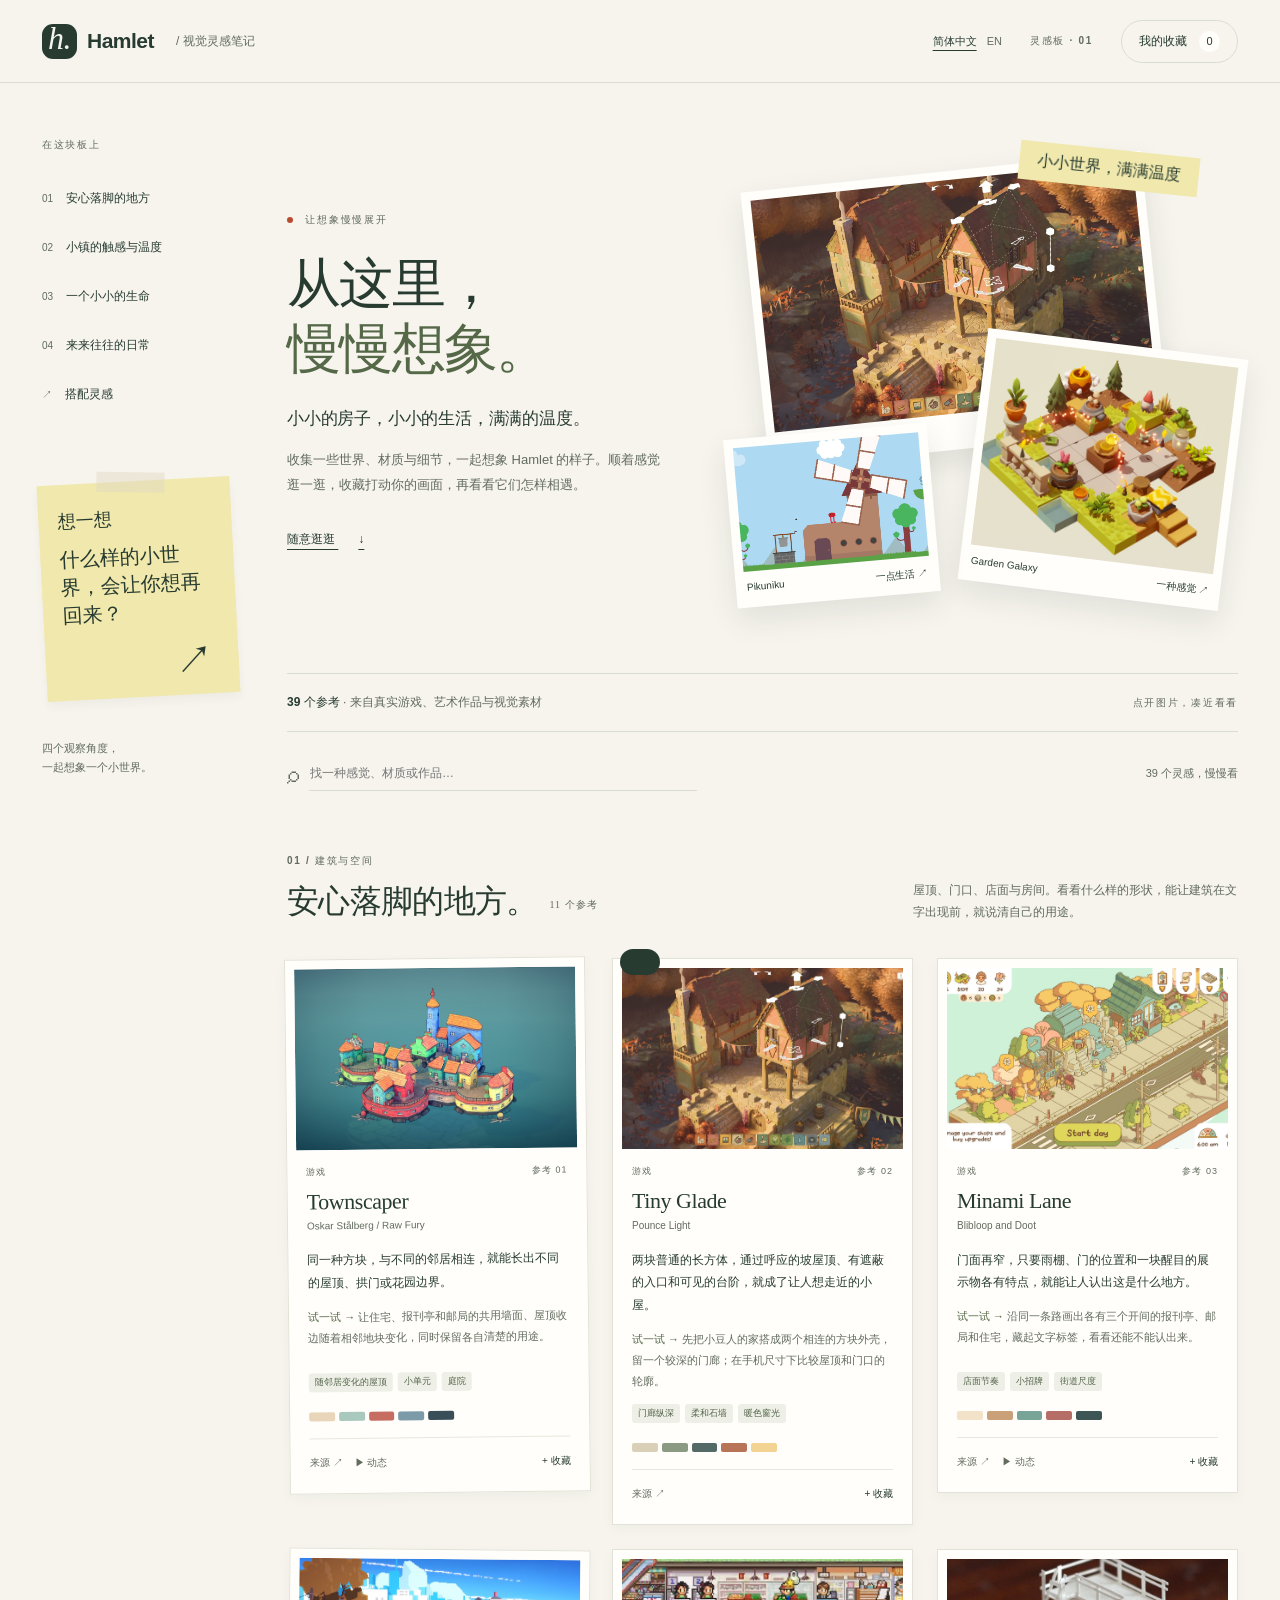
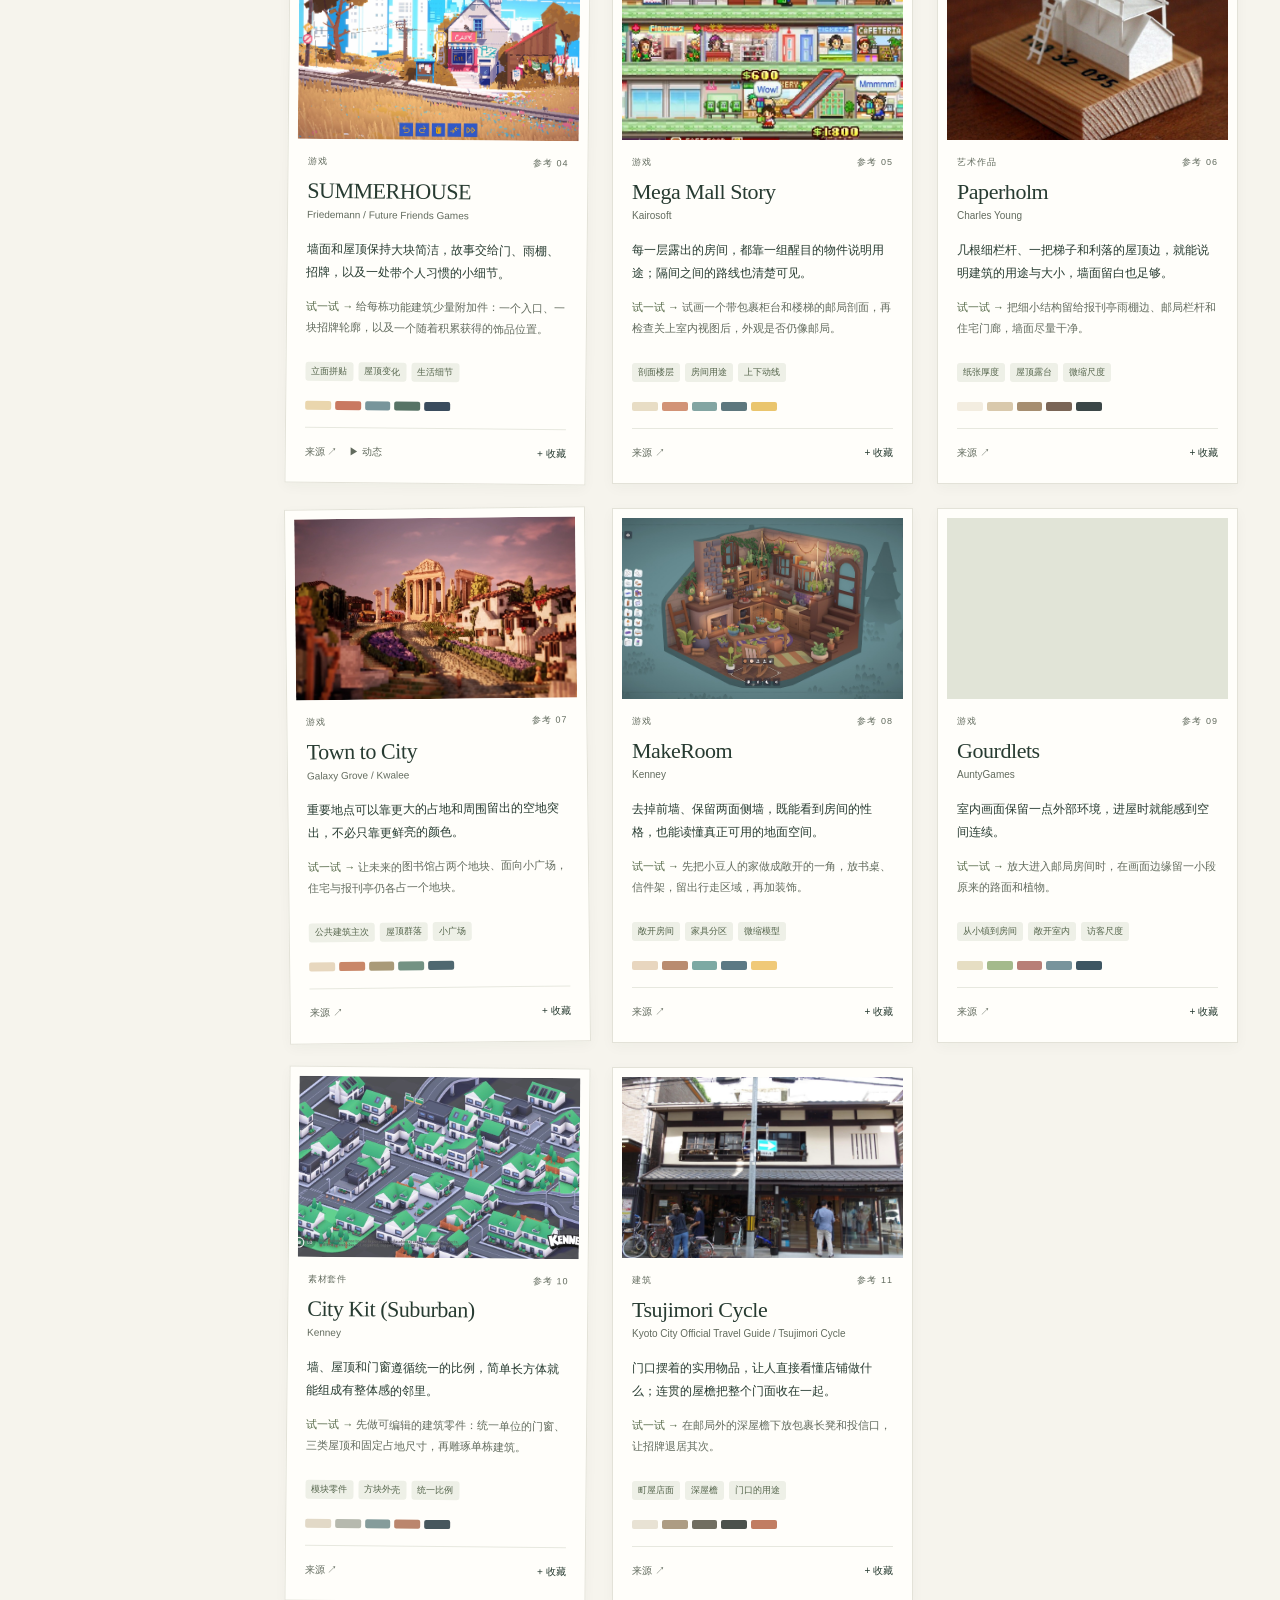
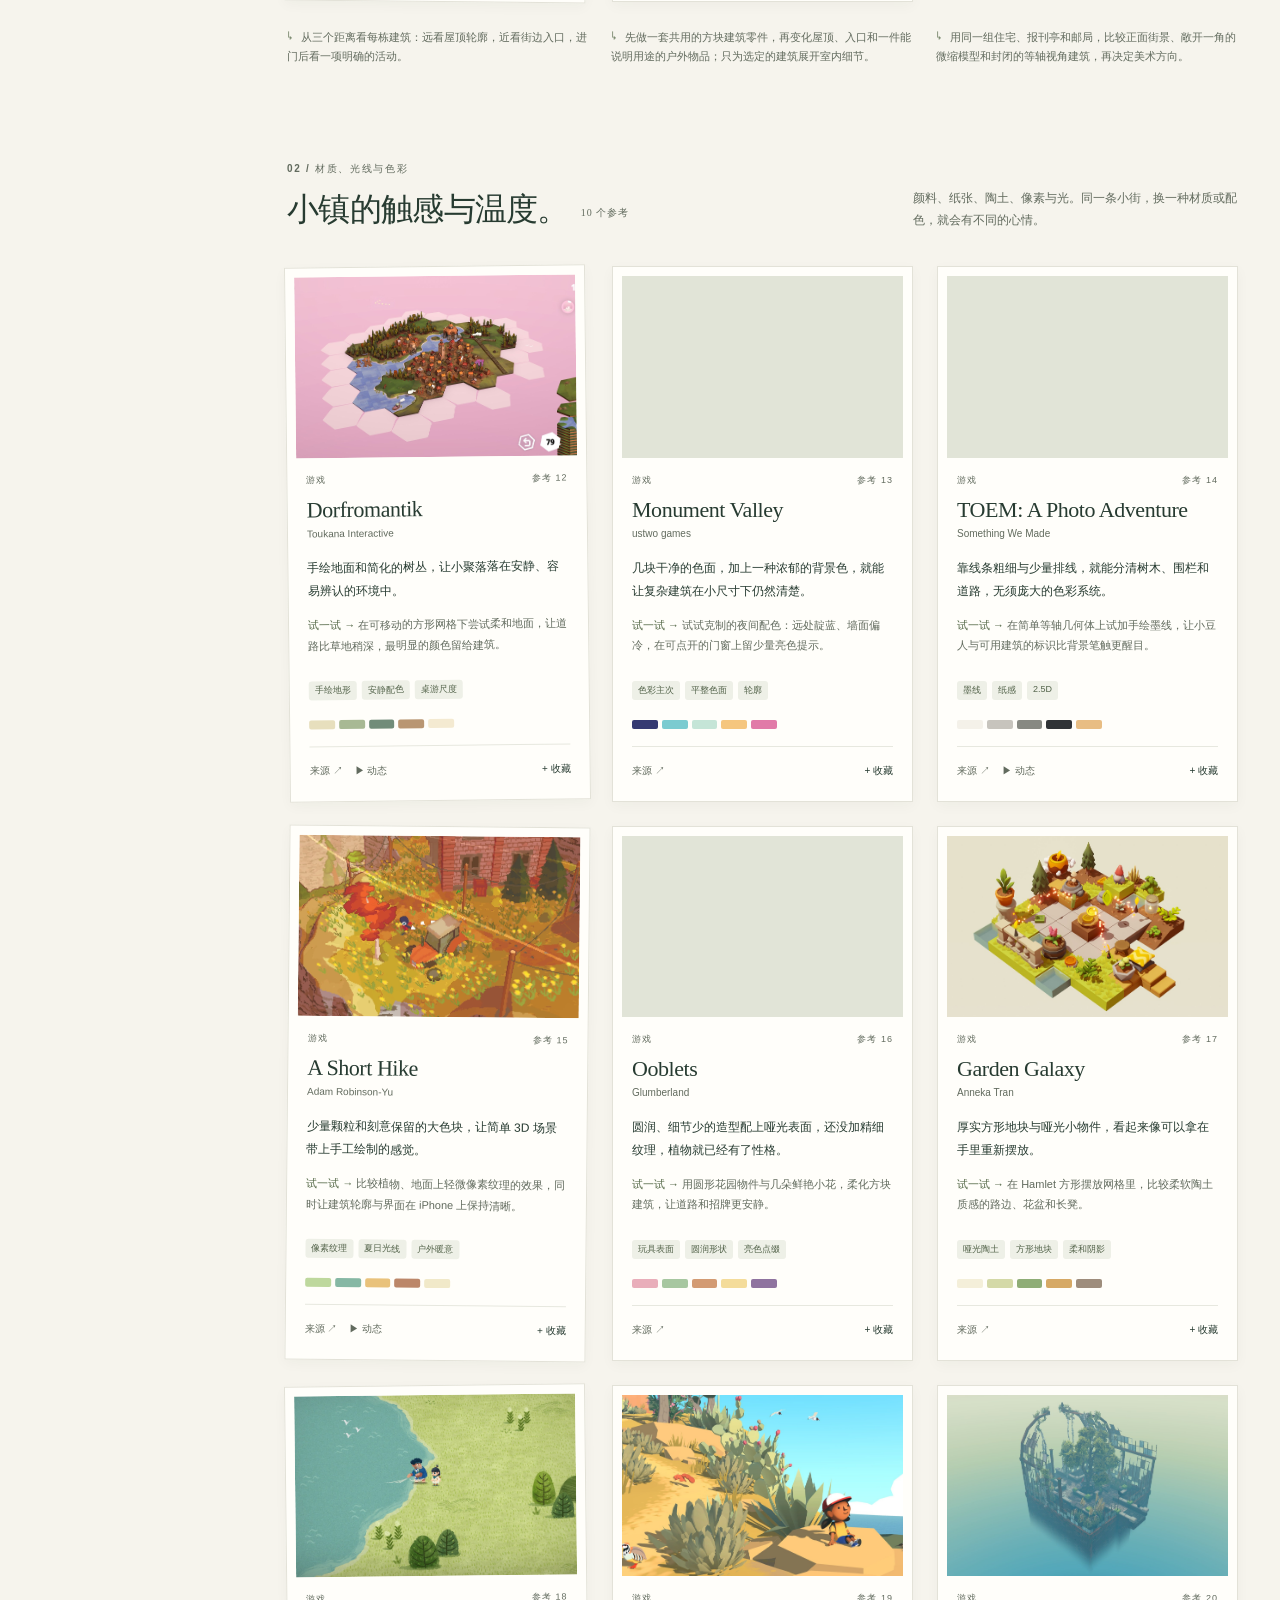
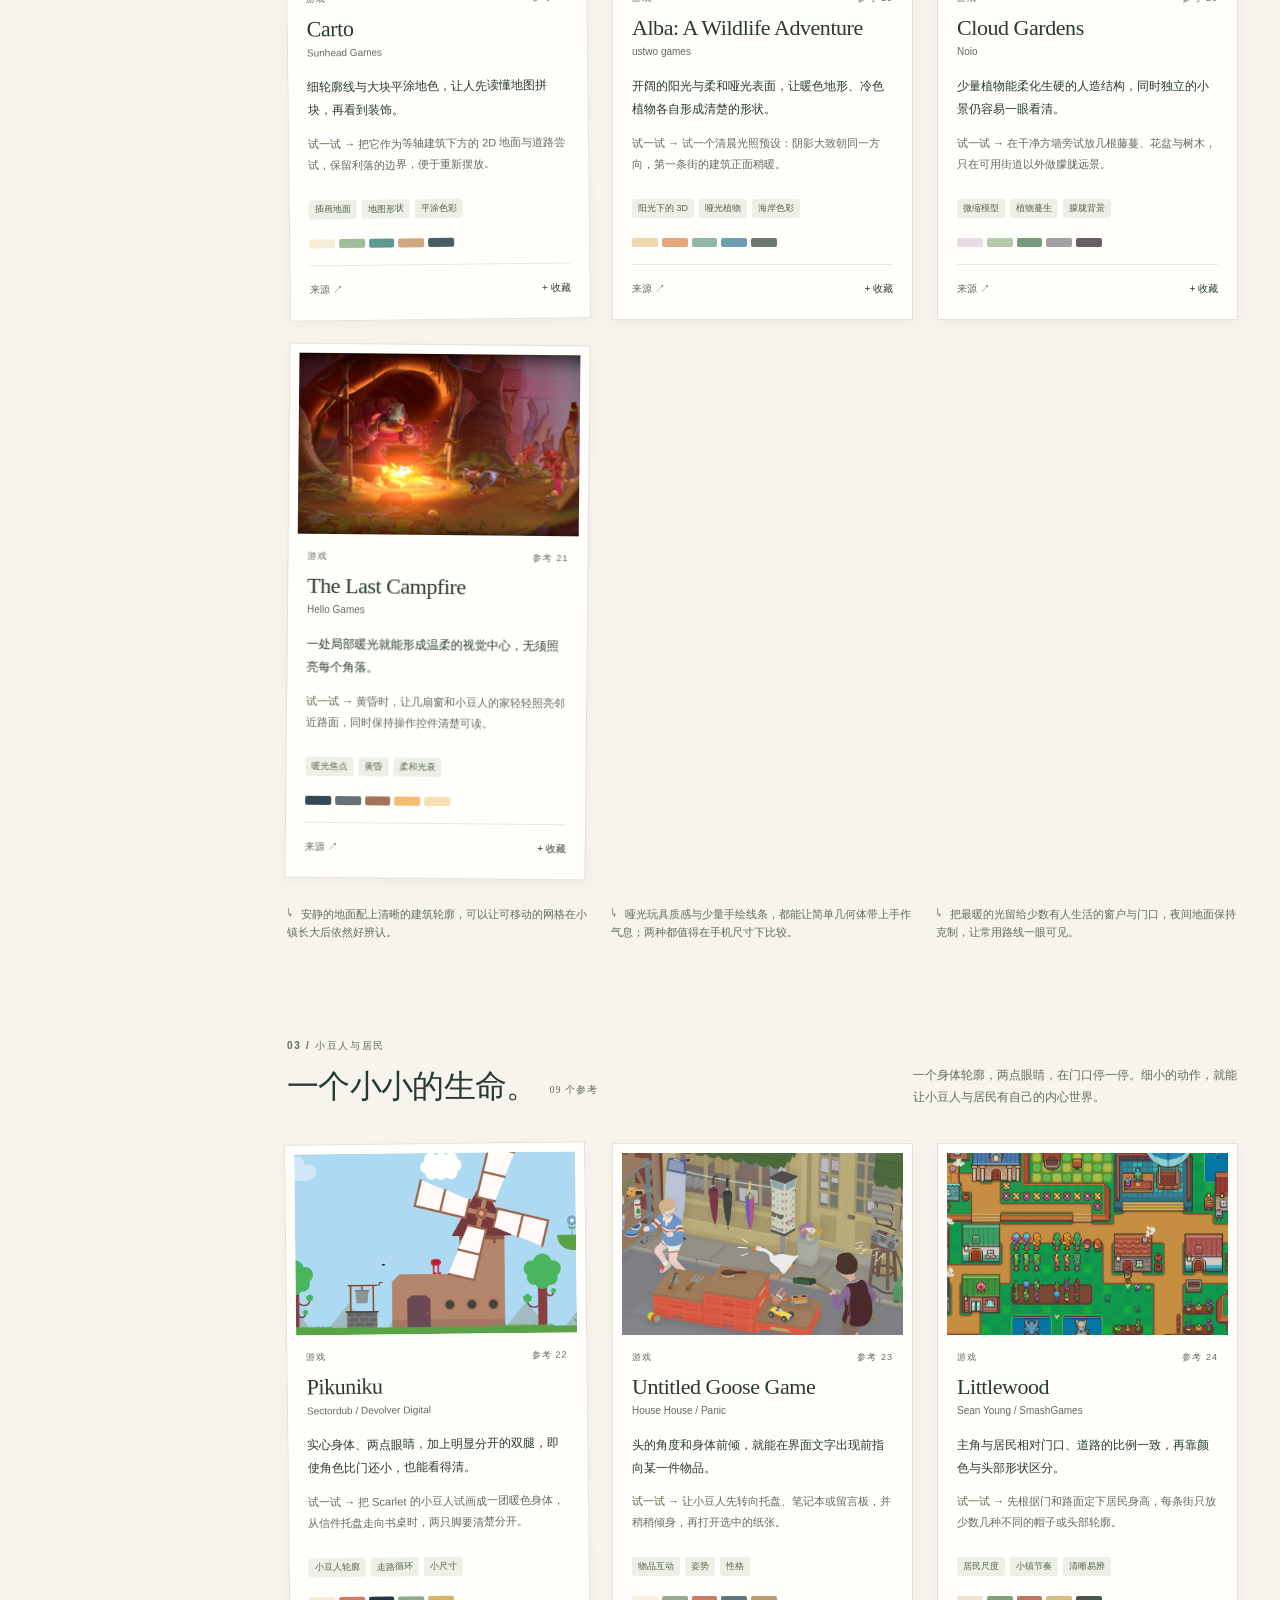
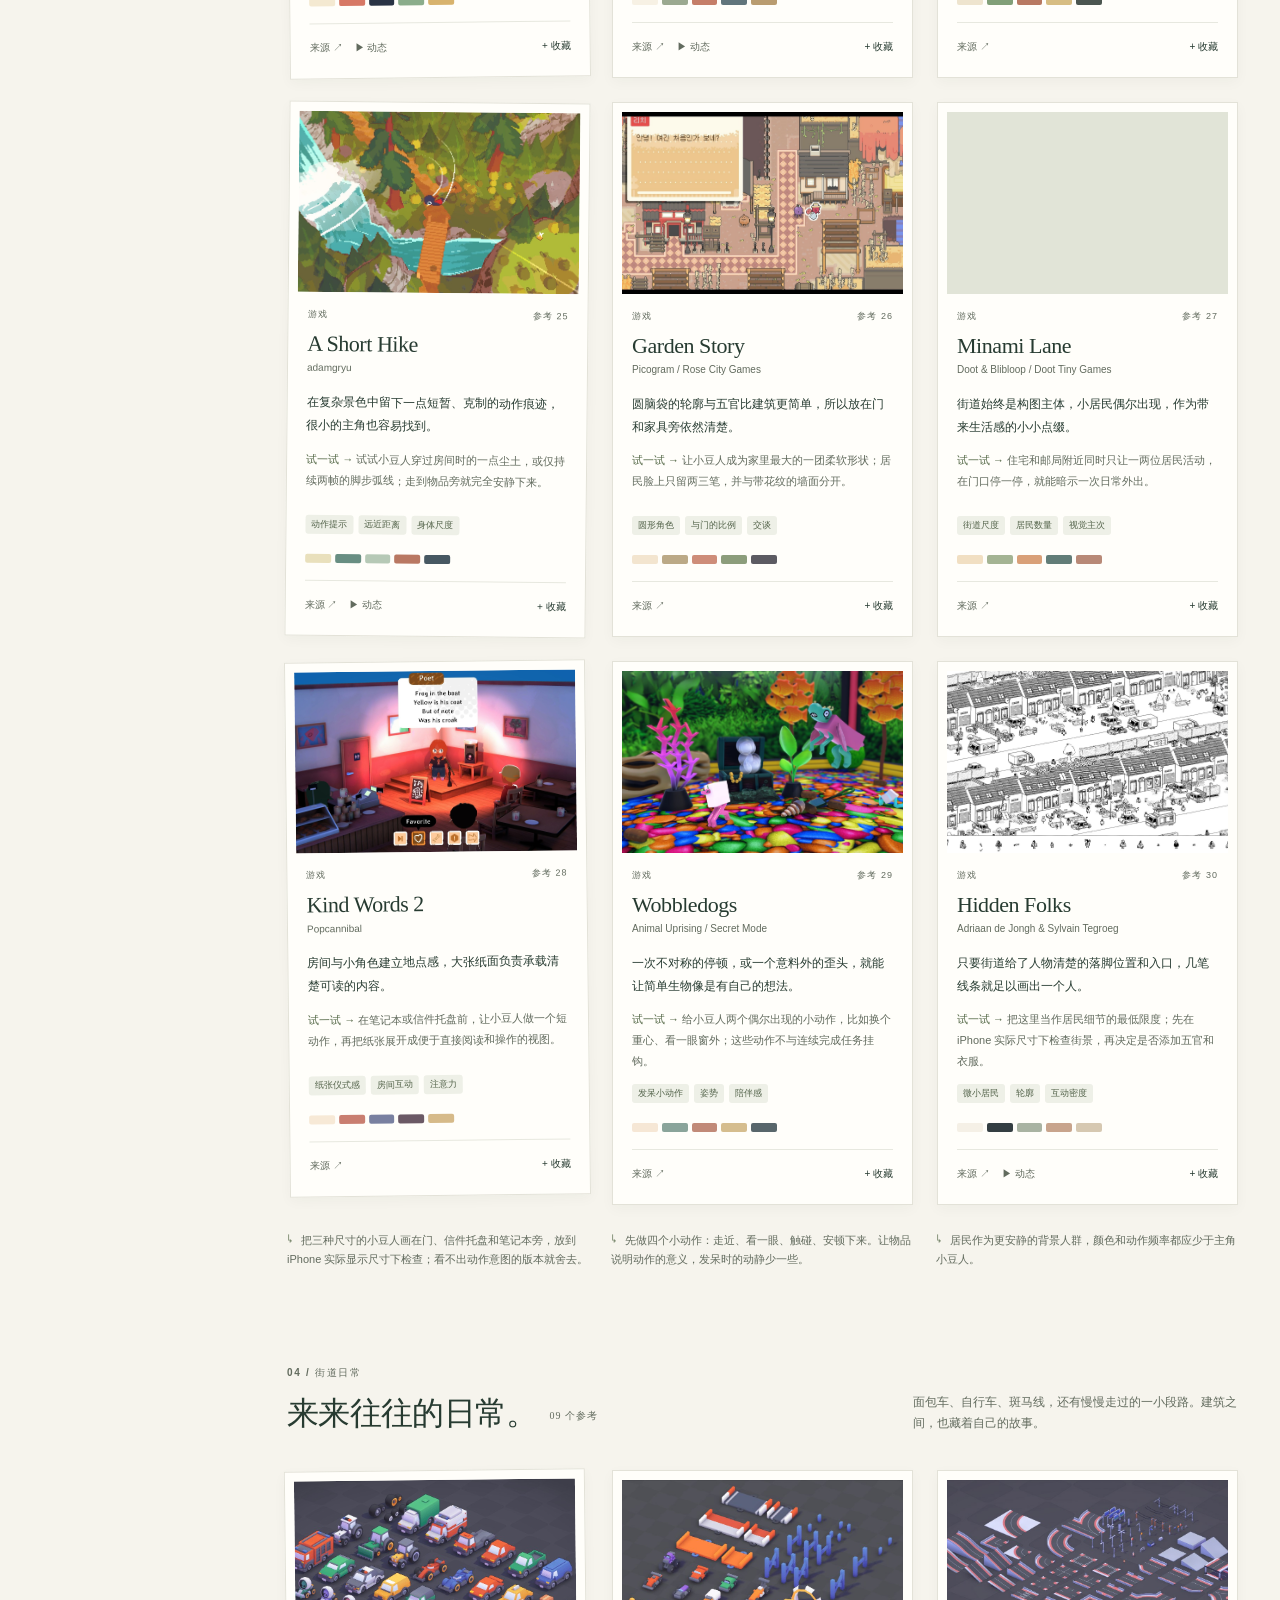
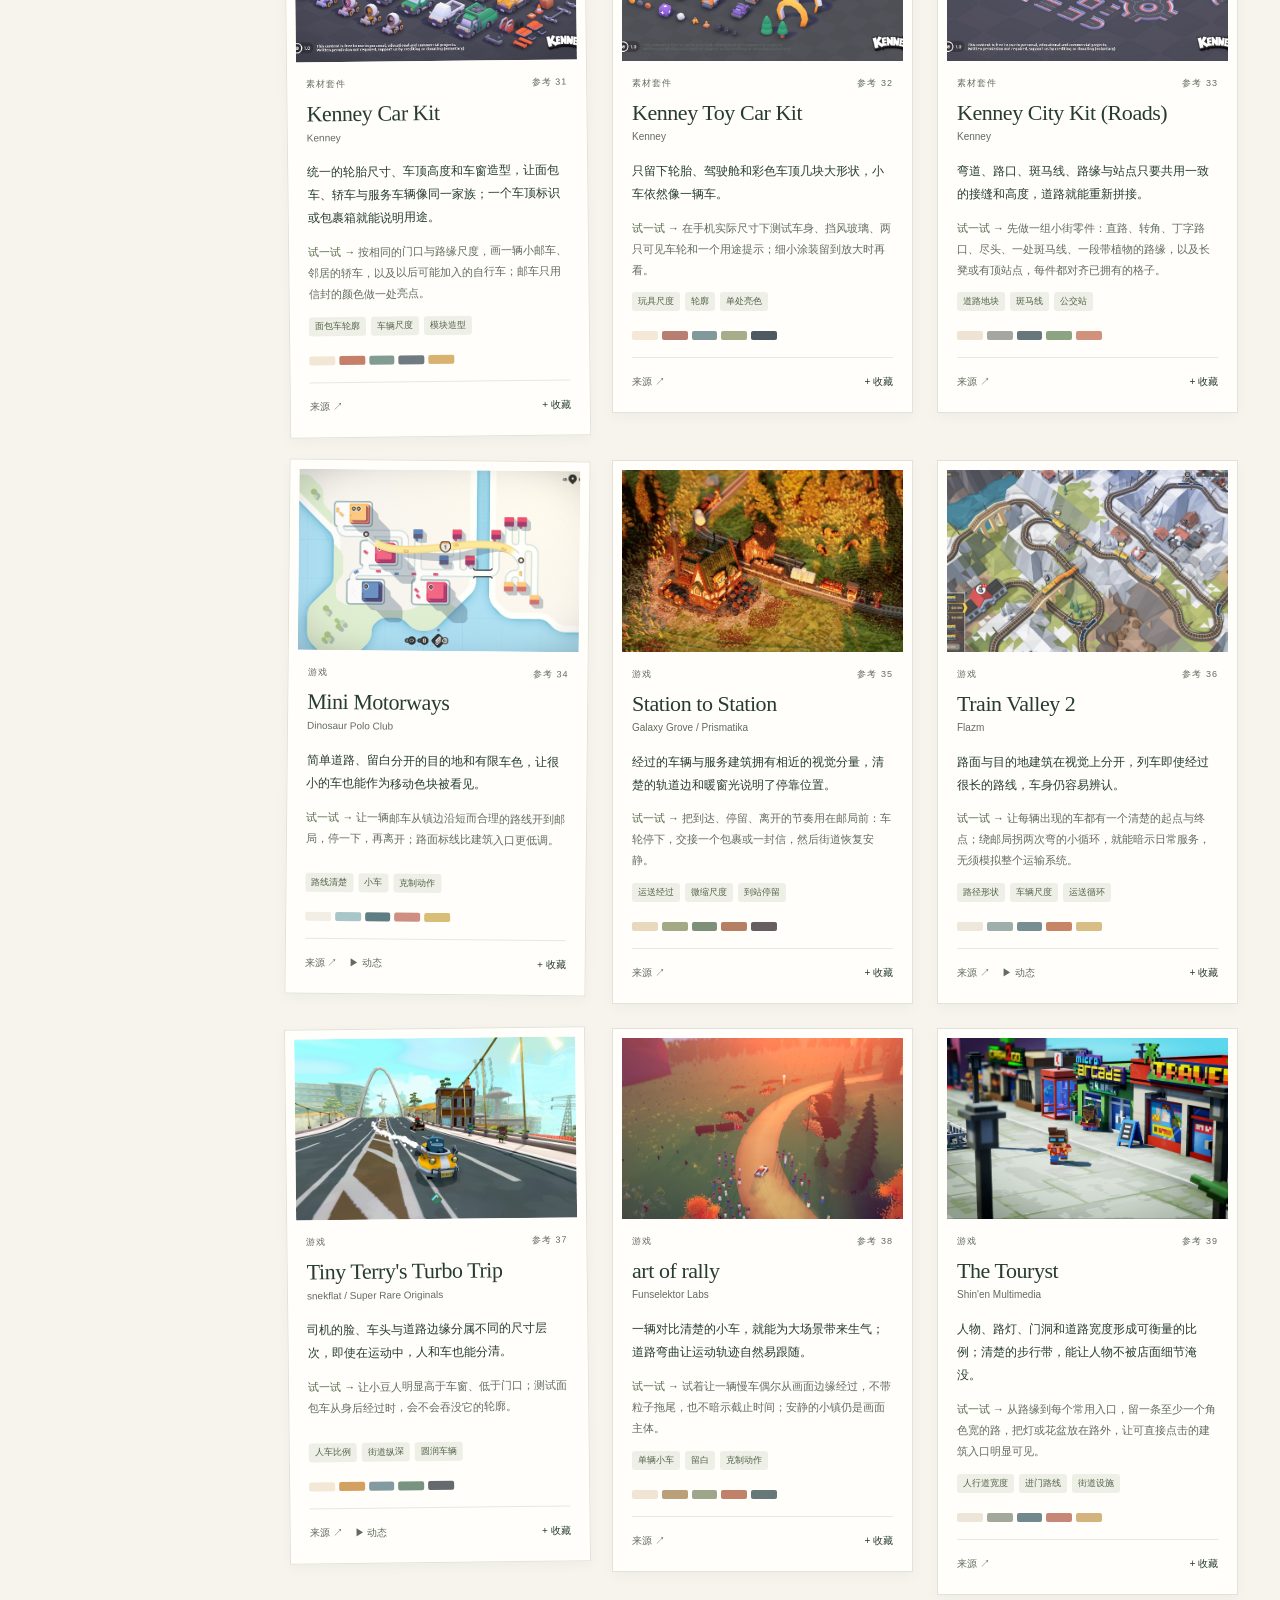
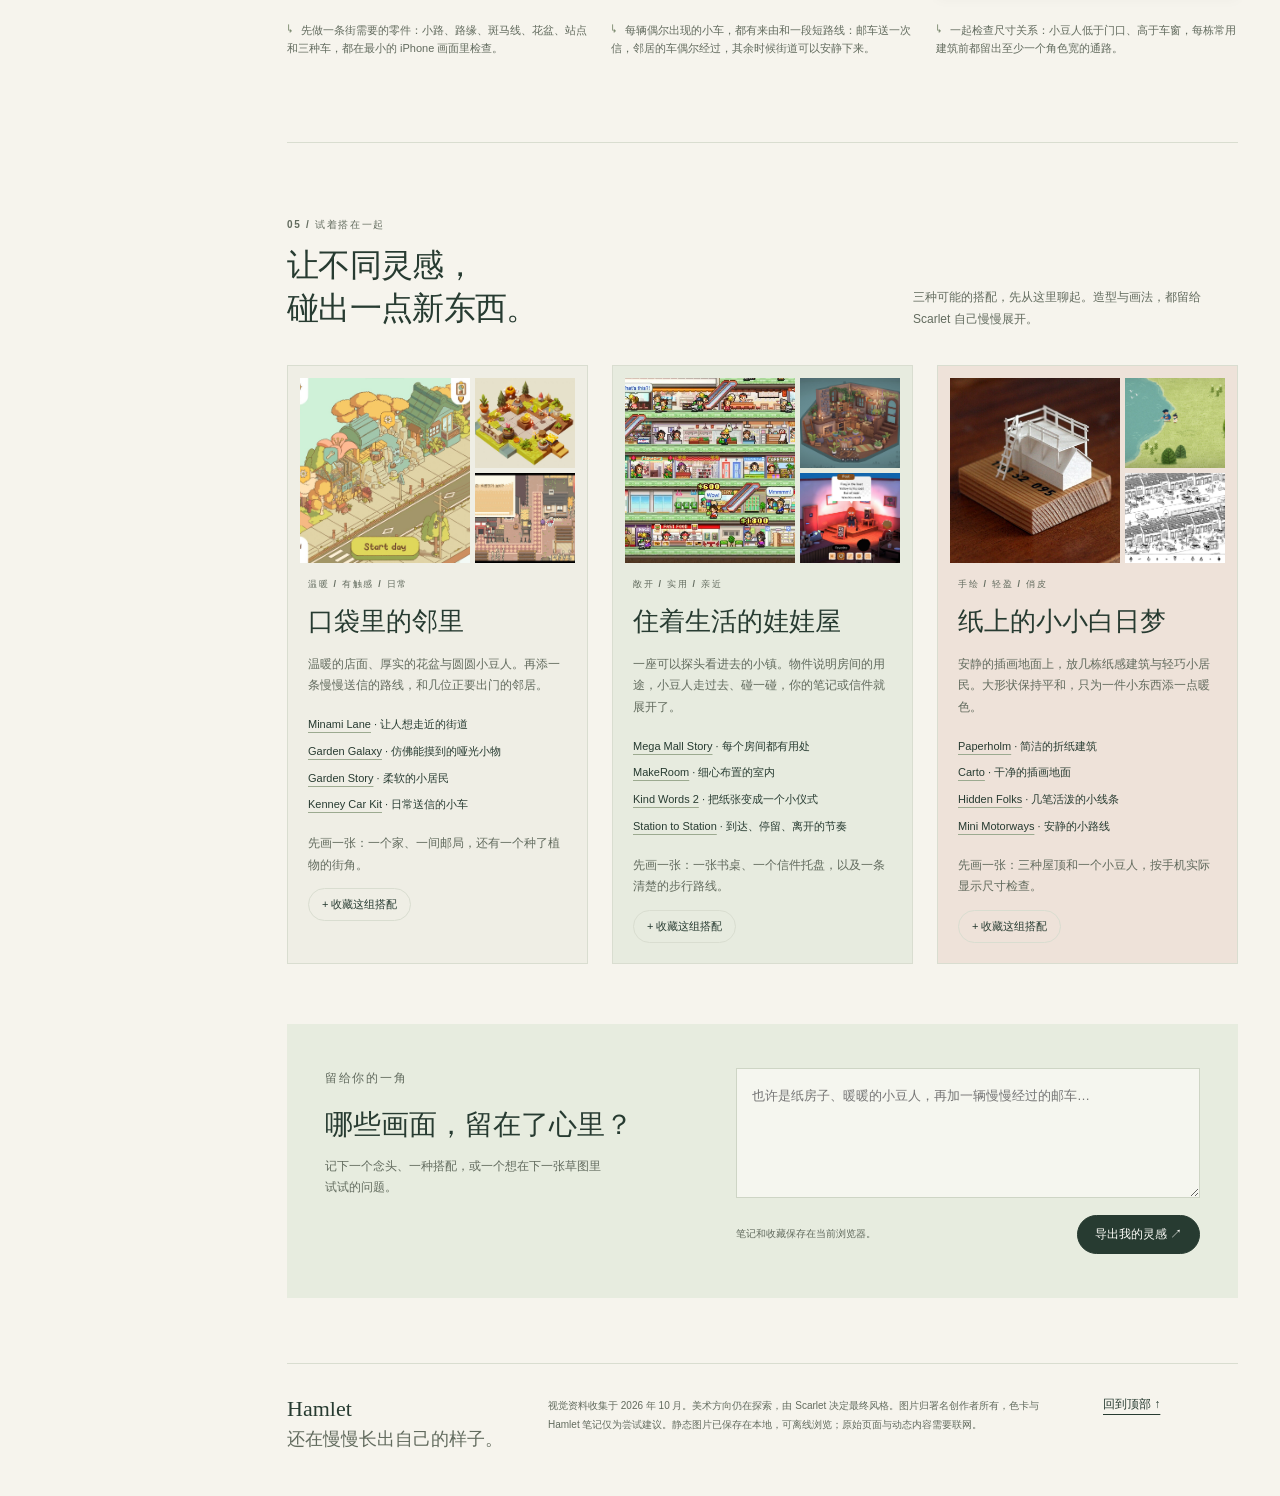
==== commit ac72ca2b: "Make mood board Chinese by default with English available" ====
--- a/mood-board/index.html
+++ b/mood-board/index.html
@@ -1,10 +1,10 @@
 <!doctype html>
-<html lang="en">
+<html lang="zh-CN">
 <head>
   <meta charset="utf-8">
   <meta name="viewport" content="width=device-width,initial-scale=1">
   <meta name="theme-color" content="#f6f4ed">
-  <title>Hamlet — a place to begin</title>
+  <title>Hamlet · 从这里，想象一座小镇</title>
   <style>@font-face{font-family:BoardSans;src:local('Avenir Next'),local('Avenir'),local('Arial');font-display:swap}
 :root{--paper:#f6f4ed;--ink:#273b31;--muted:#626b5e;--line:#d9ddd0;--leaf:#556948;--orange:#b74b30;--white:#fffefa;--yellow:#f0e8ac;font-family:BoardSans,Arial,sans-serif;color:var(--ink);background:var(--paper);font-synthesis:none}
 *{box-sizing:border-box}html{scroll-behavior:smooth;scroll-padding-top:104px}body{margin:0}button,input,textarea{font:inherit}button,a,input,textarea{touch-action:manipulation}button{cursor:pointer}a{color:inherit}button{color:inherit}button:focus-visible,a:focus-visible,input:focus-visible,textarea:focus-visible{outline:3px solid #b74b30;outline-offset:4px}button:disabled{opacity:.5;cursor:default}[hidden]{display:none!important}.sr-only{position:absolute;width:1px;height:1px;overflow:hidden;clip:rect(0,0,0,0)}.skip{position:fixed;top:-60px;z-index:100;background:var(--ink);color:white;padding:12px}.skip:focus{top:0}.topbar{height:83px;border-bottom:1px solid var(--line);display:flex;align-items:center;justify-content:space-between;padding:0 42px;position:sticky;top:0;z-index:20;background:rgba(246,244,237,.97);backdrop-filter:blur(12px)}.brand{display:flex;align-items:center;gap:10px;text-decoration:none;font-weight:600;letter-spacing:-.5px;font-size:21px}.brandmark{background:var(--ink);color:var(--paper);width:35px;height:35px;border-radius:11px;text-align:center;font:italic 32px Georgia;line-height:28px}.brand-sub{font-size:12px;letter-spacing:0;color:var(--muted);font-weight:400;margin-left:12px}.top-actions{display:flex;gap:28px;align-items:center}.edition,.eyebrow,.small-label{font-size:10px;letter-spacing:1.7px;font-weight:600}.edition{color:var(--muted)}.pill{border:1px solid var(--line);padding:10px 17px;border-radius:24px;background:transparent;font-size:12px;display:inline-flex;gap:12px;align-items:center}.pill:hover{background:#e8ecdf}.pill[aria-pressed=true],.pill.dark{background:var(--ink);color:var(--white);border-color:var(--ink)}#pin-count{background:var(--white);color:var(--ink);border-radius:20px;min-width:21px;height:21px;display:grid;place-items:center;font-size:11px}.workspace{max-width:1900px;margin:auto;display:grid;grid-template-columns:205px minmax(0,1fr);padding:0 42px;gap:40px}.rail{position:sticky;top:126px;height:calc(100vh - 160px);align-self:start;padding-top:12px}.eyebrow{margin:0 0 25px;color:var(--muted)}.rail nav{display:flex;flex-direction:column;gap:6px}.rail nav a{font-size:12px;padding:13px 0;text-decoration:none;display:flex;gap:13px;align-items:center;border-radius:4px}.rail nav a:hover{color:var(--orange)}.rail nav span{font-size:10px;color:var(--muted)}.rail-note{background:var(--yellow);margin:65px 12px 0 0;padding:25px 19px 8px;transform:rotate(-3deg);box-shadow:0 6px 8px #273b310a;position:relative}.rail-note:before{content:'';position:absolute;width:68px;height:20px;background:#e2dac380;top:-9px;left:60px;transform:rotate(4deg)}.scribble{font:italic 18px Georgia}.rail-note p{font:20px/1.4 Georgia;margin:12px 0}.note-arrow{font:38px Georgia;margin-left:110px}.rail-foot{font-size:11px;line-height:1.7;color:var(--muted);margin-top:42px}.intro{display:grid;grid-template-columns:1fr 1.18fr;gap:30px;min-height:590px;align-items:center;padding:65px 0 60px}.small-dot{width:6px;height:6px;display:inline-block;background:var(--orange);border-radius:50%;margin-right:8px}.intro h1{font:clamp(62px,5.6vw,92px)/.98 Georgia,serif;letter-spacing:-3.8px;margin:0 0 26px;font-weight:400}.intro h1 em{color:var(--leaf)}.intro-deck{font-size:17px;letter-spacing:-.2px;margin:0 0 18px}.intro-description{max-width:380px;font-size:13px;line-height:1.9;color:var(--muted)}.text-link{font-size:12px;text-underline-offset:6px;display:inline-block;margin-top:20px}.text-link span{margin-left:20px}.hero-collage{position:relative;height:420px;margin:0 14px 0 0}.hero-piece{position:absolute;background:var(--white);padding:9px 9px 12px;box-shadow:0 12px 30px #2432271a;display:block;cursor:pointer;border:0;text-align:left;transition:transform .2s}.hero-piece img{width:100%;display:block;object-fit:cover}.hero-piece p{font-size:10px;margin:10px 2px 0;display:flex;justify-content:space-between;gap:10px}.hero-piece:first-child{width:83%;left:3%;top:0;transform:rotate(-6deg)}.hero-piece:first-child img{aspect-ratio:1.65}.hero-piece:nth-child(2){width:54%;right:-2%;top:172px;transform:rotate(7deg);z-index:2}.hero-piece:nth-child(2) img{aspect-ratio:1.17}.hero-piece:nth-child(3){width:42%;left:-2%;top:260px;transform:rotate(-5deg);z-index:3}.hero-piece:nth-child(3) img{aspect-ratio:1.5}.hero-piece:hover{transform:rotate(0) translateY(-5px)}.hero-tag{position:absolute;top:-22px;right:25px;background:var(--yellow);font:italic 16px Georgia;padding:9px 18px;transform:rotate(6deg);z-index:4}.board-line{display:flex;justify-content:space-between;align-items:center;border-top:1px solid var(--line);border-bottom:1px solid var(--line);padding:20px 0}.board-line p{margin:0;font-size:12px}.board-line span{color:var(--muted)}.board{background-image:radial-gradient(#53694f24 .7px,transparent .7px);background-size:20px 20px;margin:0 -18px;padding:0 18px}.board-tools{display:flex;justify-content:space-between;align-items:center;padding:24px 0 0;gap:20px}.search{display:flex;align-items:center;gap:10px;font-size:24px;color:var(--muted);width:min(410px,65%)}.search input{background:var(--paper);border:0;border-bottom:1px solid var(--line);padding:10px 1px;font-size:12px;width:100%;border-radius:0;color:var(--ink)}#results-count{font-size:11px;color:var(--muted)}.reference-section{padding:63px 0 34px;scroll-margin-top:95px}.section-heading{display:flex;justify-content:space-between;gap:25px;align-items:flex-end;margin-bottom:35px}.section-heading .eyebrow{margin-bottom:12px}.section-heading h2{font:38px/1.1 Georgia;margin:0;letter-spacing:-1.3px}.section-heading>p{max-width:325px;font-size:12px;line-height:1.8;color:var(--muted);margin:0}.section-heading .section-number{font-size:10px;margin-left:12px;vertical-align:middle;letter-spacing:1px;color:var(--muted)}.pin-grid{display:grid;grid-template-columns:repeat(3,minmax(0,1fr));gap:24px;align-items:start}.ref-card{background:var(--white);border:1px solid #e3e2d8;padding:9px;box-shadow:0 4px 13px #1a321909;position:relative;transition:box-shadow .2s,transform .2s;break-inside:avoid}.ref-card:nth-child(6n+1){transform:rotate(-.65deg)}.ref-card:nth-child(6n+4){transform:rotate(.55deg)}.ref-card:hover{transform:translateY(-3px);box-shadow:0 10px 24px #1a321916;z-index:2}.image-button{display:block;width:100%;padding:0;border:0;background:#e1e4d7;position:relative;overflow:hidden}.image-button img{width:100%;aspect-ratio:1.55;object-fit:cover;display:block;transition:transform .35s}.image-button:hover img{transform:scale(1.035)}.image-button:after{content:'↗';position:absolute;right:9px;bottom:9px;width:28px;height:28px;display:grid;place-items:center;border-radius:50%;background:#fffefaed;color:var(--ink);font-size:14px;opacity:0;transition:opacity .2s}.image-button:hover:after,.image-button:focus-visible:after{opacity:1}.image-button .media-missing{display:none}.image-button.failed img{display:none}.image-button.failed .media-missing{display:grid;place-items:center;aspect-ratio:1.55;padding:20px;font-size:13px}.card-body{padding:16px 10px 9px}.card-meta{display:flex;align-items:center;justify-content:space-between;gap:5px;font-size:9px;letter-spacing:1px;color:var(--muted);text-transform:uppercase}.card-meta .number{font-variant-numeric:tabular-nums}.card-title{font:22px/1.1 Georgia;letter-spacing:-.45px;margin:11px 0 6px}.credit{font-size:10px;color:var(--muted);margin:0 0 16px;min-height:13px}.borrow{font-size:12px;line-height:1.65;margin:0 0 12px}.hamlet-note{font-size:11px;line-height:1.7;color:var(--muted);margin:0;min-height:54px}.hamlet-note strong{color:var(--leaf);font-weight:600}.swatches{display:flex;height:9px;margin:20px 0 17px;gap:4px;max-width:145px}.swatches span{flex:1;border-radius:2px}.card-bottom{border-top:1px solid #e7e8df;padding-top:12px;display:flex;align-items:center;justify-content:space-between;gap:8px}.card-links{display:flex;gap:12px;align-items:center}.card-links a,.watch{font-size:10px;color:var(--muted);text-decoration:none;background:none;border:0;padding:0}.card-links a:hover,.watch:hover{color:var(--orange);text-decoration:underline}.pin{background:none;border:0;padding:5px 0 5px 10px;font-size:10px;white-space:nowrap}.pin[aria-pressed=true]{color:var(--orange);font-weight:600}.pin:hover{color:var(--orange)}.tags{display:flex;gap:5px;flex-wrap:wrap;margin:12px 0 0}.tags span{font-size:9px;background:#eef0e7;padding:3px 6px;border-radius:3px;color:#53634a}.section-synthesis{display:flex;gap:22px;padding:26px 0 0;color:var(--muted);font-size:11px;line-height:1.7}.section-synthesis p{margin:0;flex:1}.section-synthesis b{color:var(--leaf);margin-right:5px;font-weight:400}.recipes{padding:75px 0 60px;border-top:1px solid var(--line);margin-top:50px}.recipe-grid{display:grid;grid-template-columns:repeat(3,minmax(0,1fr));gap:24px}.recipe{border:1px solid var(--line);padding:12px;background:#efeee5}.recipe:nth-child(2){background:#e7ebdf}.recipe:nth-child(3){background:#eee2d9}.recipe-pictures{display:grid;grid-template-columns:1.7fr 1fr;grid-template-rows:90px 90px;gap:5px}.recipe-pictures button{padding:0;border:0;background:transparent;overflow:hidden}.recipe-pictures button:first-child{grid-row:span 2}.recipe-pictures img{height:100%;width:100%;object-fit:cover;display:block}.recipe-copy{padding:13px 8px 8px}.recipe-copy .eyebrow{margin-bottom:12px;font-size:9px}.recipe h3{font:26px/1.12 Georgia;margin:0 0 13px}.recipe p{font-size:12px;line-height:1.8;color:var(--muted)}.recipe ul{font-size:11px;line-height:1.8;list-style:none;padding:0;margin:18px 0}.recipe li{margin:7px 0}.recipe li a{text-decoration-color:#9caa90;text-underline-offset:4px}.recipe .pill{padding:8px 13px;font-size:11px}.desk{padding:44px 38px;background:#e7ecdf;display:grid;grid-template-columns:1fr 1.25fr;gap:40px;margin:0 0 65px}.desk .eyebrow{margin-bottom:15px}.desk h2{font:32px/1.1 Georgia;margin:0}.desk p{font-size:12px;line-height:1.8;color:var(--muted);max-width:285px}.desk textarea{width:100%;height:130px;padding:15px;background:#fffefa9c;border:1px solid #ced5c5;resize:vertical;font-size:13px;line-height:1.8;color:var(--ink)}.desk-actions{display:flex;justify-content:space-between;align-items:center;gap:15px;margin-top:13px}.desk-actions span{font-size:10px;color:var(--muted)}footer{display:flex;align-items:flex-start;gap:45px;border-top:1px solid var(--line);padding:32px 0 45px}.footer-brand{font:22px Georgia;min-width:190px}.footer-brand em{display:block;color:var(--muted);font-size:18px;margin-top:5px}footer p{max-width:510px;color:var(--muted);font-size:10px;line-height:1.9;margin:0}footer a{white-space:nowrap;margin:0!important}#empty{padding:80px 20px;text-align:center}#empty h2{font:36px Georgia}#empty p{font-size:13px;color:var(--muted)}dialog{border:0;padding:0;width:min(1140px,94vw);max-height:90vh;background:var(--white);color:var(--ink);box-shadow:0 25px 100px #16291d55;overflow:auto}dialog::backdrop{background:#1e322bc7;backdrop-filter:blur(5px)}.close{position:sticky;top:14px;float:right;margin:14px 14px -54px 0;z-index:3;border:1px solid #ffffff60;background:#fffefae8;border-radius:50%;height:36px;width:36px;font-size:25px;display:grid;place-items:center}.detail-layout{display:grid;grid-template-columns:1.6fr 1fr;min-height:530px}.detail-media{background:#dfe4d8;display:flex;align-items:center;justify-content:center;position:relative;flex-direction:column;min-width:0}.detail-media img{display:block;width:100%;max-height:73vh;object-fit:contain}.detail-media video{width:100%;max-height:65vh}.detail-media iframe{width:100%;aspect-ratio:16/9;border:0}.detail-media .motion-note{font-size:11px;padding:20px;text-align:center;line-height:1.7}.detail-copy{padding:50px 32px 30px;min-width:0}.detail-copy h2{font:36px/1.07 Georgia;margin:14px 0 9px;letter-spacing:-1px}.detail-copy .credit{font-size:12px}.detail-copy h3{font-size:10px;text-transform:uppercase;letter-spacing:1.1px;color:var(--leaf);margin:24px 0 8px}.detail-copy p{font-size:13px;line-height:1.8}.detail-copy .caution{font-size:11px;color:var(--muted)}.detail-copy .swatches{max-width:none;height:22px;margin:10px 0 5px}.palette-note{font-size:9px!important;color:var(--muted)}.detail-actions{display:flex;flex-wrap:wrap;gap:8px;margin-top:20px}.detail-actions a{text-decoration:none}.detail-note{width:100%;resize:vertical;height:75px;background:var(--paper);border:1px solid var(--line);padding:10px;font-size:12px;line-height:1.6}.detail-next{display:flex;justify-content:space-between;border-top:1px solid var(--line);padding:15px 25px;font-size:11px}.detail-next button{background:none;border:0;font-size:11px;padding:7px}#toast{position:fixed;bottom:25px;left:50%;transform:translateX(-50%) translateY(100px);background:var(--ink);color:var(--white);padding:13px 20px;border-radius:30px;z-index:80;font-size:12px;transition:transform .2s;pointer-events:none}#toast.show{transform:translateX(-50%) translateY(0)}
@@ -17,167 +17,187 @@
 @media(max-width:820px){.mobile-nav{display:flex;position:sticky;top:70px;z-index:19;background:var(--paper);border-bottom:1px solid var(--line);padding:0 20px;gap:23px;overflow:auto;scrollbar-width:none}.mobile-nav a{padding:12px 0;white-space:nowrap;text-decoration:none;font-size:11px;color:var(--muted)}.mobile-nav a:hover{color:var(--orange)}html{scroll-padding-top:130px}.reference-section{scroll-margin-top:130px}}
 @media(max-width:550px){.mobile-nav{top:66px;padding:0 18px;gap:20px}}
 @media print{.topbar,.rail,.mobile-nav,.board-tools,.desk,.pin,.card-links,.text-link{display:none}.workspace{display:block;padding:0}.intro{min-height:350px;padding:20px}.hero-collage{height:300px}.pin-grid{grid-template-columns:repeat(3,1fr)}.ref-card{break-inside:avoid}.reference-section{break-before:page}.board{background:none}.section-heading{margin-top:15px}.image-button img{aspect-ratio:1.5}footer{break-inside:avoid}}
+
+/* The language links remain available in the static, offline document. */
+.language-switch{display:flex;gap:10px;align-items:center;font-size:11px;white-space:nowrap}
+.language-switch a{text-decoration:none;padding:7px 0;color:var(--muted)}
+.language-switch a[aria-current=page]{color:var(--ink);text-decoration:underline;text-underline-offset:5px}
+html[lang=zh-CN]{font-family:BoardSans,"PingFang SC","Microsoft YaHei",sans-serif}
+html[lang=zh-CN] .intro h1{font-family:Georgia,"Songti SC","Noto Serif CJK SC",serif;font-size:clamp(46px,4.2vw,74px);line-height:1.2;letter-spacing:-1.7px}
+html[lang=zh-CN] .intro h1 em{font-style:normal}
+html[lang=zh-CN] .section-heading h2{font-size:32px;line-height:1.35;letter-spacing:-.7px}
+html[lang=zh-CN] .section-number{display:inline-block;white-space:nowrap}
+html[lang=zh-CN] .borrow,html[lang=zh-CN] .hamlet-note{line-height:1.9}
+html[lang=zh-CN] .desk h2{font-size:28px;line-height:1.4}
+html[lang=zh-CN] .recipe h3{line-height:1.4}
+@media(max-width:820px){.top-actions{gap:16px}}
+@media(max-width:550px){.topbar{padding:0 14px}.top-actions{gap:12px}.language-switch{font-size:10px;gap:8px}.brand{gap:6px;font-size:17px}.brandmark{width:27px;height:27px;line-height:23px;font-size:25px}.top-actions>.pill{padding:7px 9px;gap:5px}html[lang=zh-CN] .intro h1{font-size:57px}html[lang=zh-CN] .intro-deck{line-height:1.8}html[lang=zh-CN] .section-heading h2{font-size:29px}html[lang=zh-CN] .hero-tag{font-style:normal}}
+@media(max-width:360px){.topbar{padding:0 10px}.top-actions{gap:8px}.brandmark{display:none}.brand{font-size:16px}.language-switch{gap:6px}}
 </style>
-  <noscript><style>.board-tools,.pin,.watch,.desk,.top-actions,.recipe .pill{display:none!important}</style></noscript>
+  <noscript><style>.board-tools,.pin,.watch,.desk,.edition,#shortlist-toggle,.recipe .pill{display:none!important}</style></noscript>
 </head>
 <body>
-  <a class="skip" href="#board">Skip to references</a>
+  <a class="skip" href="#board">跳到参考作品</a>
   <header class="topbar">
-    <a class="brand" href="#top"><span class="brandmark" aria-hidden="true">h.</span> Hamlet <span class="brand-sub">/ visual field notes</span></a>
-    <div class="top-actions"><span class="edition">RESEARCH BOARD · 01</span><button id="shortlist-toggle" class="pill" aria-pressed="false">My pins <span id="pin-count">0</span></button></div>
+    <a class="brand" href="#top"><span class="brandmark" aria-hidden="true">h.</span> Hamlet <span class="brand-sub">/ 视觉灵感笔记</span></a>
+    <div class="top-actions"><nav class="language-switch" aria-label="语言"><a href="index.html" lang="zh-CN" hreflang="zh-CN" aria-label="切换到简体中文" aria-current="page">简体中文</a><a href="en.html" lang="en" hreflang="en" aria-label="Switch to English" >EN</a></nav><span class="edition">灵感板 · 01</span><button id="shortlist-toggle" class="pill" aria-pressed="false">我的收藏 <span id="pin-count">0</span></button></div>
   </header>
-  <nav class="mobile-nav" aria-label="Jump to a topic"><a href="#building-section">Buildings</a><a href="#rendering-section">Look & feel</a><a href="#people-section">Little people</a><a href="#street-section">Street life</a><a href="#recipes">Mix & match</a></nav>
+  <nav class="mobile-nav" aria-label="跳到一个主题"><a href="#building-section">建筑空间</a><a href="#rendering-section">材质色彩</a><a href="#people-section">小小居民</a><a href="#street-section">街道日常</a><a href="#recipes">搭配灵感</a></nav>
   <div class="workspace" id="top">
-    <aside class="rail" aria-label="Board contents">
-      <p class="eyebrow">ON THE BOARD</p>
+    <aside class="rail" aria-label="灵感板目录">
+      <p class="eyebrow">在这块板上</p>
       <nav>
-        <a href="#building-section"><span>01</span> Places to belong</a>
-        <a href="#rendering-section"><span>02</span> The way it feels</a>
-        <a href="#people-section"><span>03</span> A little someone</a>
-        <a href="#street-section"><span>04</span> Life between places</a>
-        <a href="#recipes"><span>↗</span> Mix & match</a>
+        <a href="#building-section"><span>01</span> 安心落脚的地方</a>
+        <a href="#rendering-section"><span>02</span> 小镇的触感与温度</a>
+        <a href="#people-section"><span>03</span> 一个小小的生命</a>
+        <a href="#street-section"><span>04</span> 来来往往的日常</a>
+        <a href="#recipes"><span>↗</span> 搭配灵感</a>
       </nav>
-      <div class="rail-note"><span class="scribble">the question</span><p>What kind of little world would you want to come back to?</p><span class="note-arrow" aria-hidden="true">↗</span></div>
-      <p class="rail-foot">Four research lenses.<br>One world still to imagine.</p>
+      <div class="rail-note"><span class="scribble">想一想</span><p>什么样的小世界，会让你想再回来？</p><span class="note-arrow" aria-hidden="true">↗</span></div>
+      <p class="rail-foot">四个观察角度，<br>一起想象一个小世界。</p>
     </aside>
     <main>
       <section class="intro" aria-labelledby="intro-title">
-        <div class="intro-copy"><p class="eyebrow"><span class="small-dot"></span> AN OPEN EXPLORATION</p><h1 id="intro-title">A place<br>to <em>begin.</em></h1><p class="intro-deck">Small buildings. Little lives. A whole lot of feeling.</p><p class="intro-description">A collection of worlds, textures and tiny details to help us imagine Hamlet. Follow a feeling, pin what catches you, and see what belongs together.</p><a class="text-link" href="#board">Wander through the board <span>↓</span></a></div>
-        <div class="hero-collage"><button class="hero-piece" data-open="b-tiny-glade" aria-label="Explore Tiny Glade"><img src="assets/b-tiny-glade.jpg" alt="Tiny Glade daytime still of two joined timber-and-stone cottages with steep tiled roofs, a sheltered entrance, balcony and stairs."  decoding="async"><p><span>Tiny Glade</span><span>a place ↗</span></p></button><button class="hero-piece" data-open="r-garden-galaxy" aria-label="Explore Garden Galaxy"><img src="assets/r-garden-galaxy.jpg" alt="Small isometric garden tiles with miniature plants and furniture"  decoding="async"><p><span>Garden Galaxy</span><span>a feeling ↗</span></p></button><button class="hero-piece" data-open="p-pikuniku" aria-label="Explore Pikuniku"><img src="assets/p-pikuniku.jpg" alt="Small red two-legged Piku stands on a windmill roof against broad flat shapes."  decoding="async"><p><span>Pikuniku</span><span>a little life ↗</span></p></button><span class="hero-tag">small worlds, big feelings</span></div>
+        <div class="intro-copy"><p class="eyebrow"><span class="small-dot"></span> 让想象慢慢展开</p><h1 id="intro-title">从这里，<br><em>慢慢想象。</em></h1><p class="intro-deck">小小的房子，小小的生活，满满的温度。</p><p class="intro-description">收集一些世界、材质与细节，一起想象 Hamlet 的样子。顺着感觉逛一逛，收藏打动你的画面，再看看它们怎样相遇。</p><a class="text-link" href="#board">随意逛逛 <span>↓</span></a></div>
+        <div class="hero-collage"><button class="hero-piece" data-open="b-tiny-glade" aria-label="查看 Tiny Glade"><img src="assets/b-tiny-glade.jpg" alt="Tiny Glade 的日间画面：两间木石小屋相连，带有陡峭瓦屋顶、遮蔽入口、阳台和台阶。"  decoding="async"><p><span>Tiny Glade</span><span>一个地方 ↗</span></p></button><button class="hero-piece" data-open="r-garden-galaxy" aria-label="查看 Garden Galaxy"><img src="assets/r-garden-galaxy.jpg" alt="小小的等轴视角花园地块，上面摆着微型植物和家具。"  decoding="async"><p><span>Garden Galaxy</span><span>一种感觉 ↗</span></p></button><button class="hero-piece" data-open="p-pikuniku" aria-label="查看 Pikuniku"><img src="assets/p-pikuniku.jpg" alt="红色双腿小角色 Piku 站在风车屋顶上，背景是大块平涂形状。"  decoding="async"><p><span>Pikuniku</span><span>一点生活 ↗</span></p></button><span class="hero-tag">小小世界，满满温度</span></div>
       </section>
-      <div class="board-line"><p><strong>39 references</strong> <span>· real games, artworks & visual resources</span></p><span class="small-label">CLICK AN IMAGE TO LOOK CLOSER</span></div>
-      <section class="board" id="board" aria-label="Visual references">
-        <div class="board-tools"><label class="search"><span aria-hidden="true">⌕</span><input id="search" type="search" placeholder="Find a feeling, material or reference…" aria-label="Search references"></label><span id="results-count" aria-live="polite">39 things to explore</span></div>
-        <div id="empty" hidden><h2>Room for your favourites.</h2><p>Pin a few images as you wander. They’ll gather here.</p><button class="pill" id="show-all">Back to the whole board</button></div>
-        <section class="reference-section" id="building-section"><div class="section-heading"><div><p class="eyebrow">01 / BUILDINGS</p><h2>Places to belong.<span class="section-number">11 REFS</span></h2></div><p>Roofs, thresholds, shopfronts and rooms. Look for shapes that give each building a purpose before a label appears.</p></div><div class="pin-grid"><article class="ref-card" id="b-townscaper" data-id="b-townscaper">
-      <button class="image-button" data-open="b-townscaper" aria-label="Explore Townscaper"><img src="assets/b-townscaper.jpg" alt="Townscaper still of a compact floating settlement seen from three-quarter view, with varied adjoining pitched roofs, terraces and a small tower." loading="lazy" decoding="async"><span class="media-missing">Image unavailable · open this reference for its source</span></button>
-      <div class="card-body"><div class="card-meta"><span>Game</span><span class="number">REF. 01</span></div><h3 class="card-title">Townscaper</h3><p class="credit">Oskar Stålberg / Raw Fury</p><p class="borrow">One repeated block can form a different roof, arch or garden edge according to its neighbours.</p><p class="hamlet-note"><strong>Try →</strong> Give a placed home, newsstand or post office a shared wall and roof trim that respond to adjacent parcels while its functional identity stays fixed.</p><div class="tags"><span>contextual roofs</span><span>small units</span><span>courtyards</span></div><div class="swatches" aria-label="Proposed palette, not sampled from source"><span style="background:#E9D6BA" title="#E9D6BA"></span><span style="background:#A9C9BF" title="#A9C9BF"></span><span style="background:#C66C61" title="#C66C61"></span><span style="background:#7B9BA9" title="#7B9BA9"></span><span style="background:#394E57" title="#394E57"></span></div><div class="card-bottom"><div class="card-links"><a href="https://store.steampowered.com/app/1291340/Townscaper/" target="_blank" rel="noopener noreferrer">Source ↗</a><button class="watch" data-motion="b-townscaper" aria-label="See Townscaper in motion">▶ Motion</button></div><button class="pin" data-pin="b-townscaper" aria-pressed="false" aria-label="Pin Townscaper">+ Pin</button></div></div>
+      <div class="board-line"><p><strong>39 个参考</strong> <span>· 来自真实游戏、艺术作品与视觉素材</span></p><span class="small-label">点开图片，凑近看看</span></div>
+      <section class="board" id="board" aria-label="视觉参考作品">
+        <div class="board-tools"><label class="search"><span aria-hidden="true">⌕</span><input id="search" type="search" placeholder="找一种感觉、材质或作品…" aria-label="搜索参考作品"></label><span id="results-count" aria-live="polite">39 个灵感，慢慢看</span></div>
+        <div id="empty" hidden><h2>给喜欢的画面，留个位置。</h2><p>逛的时候收藏几张喜欢的图片，它们会聚在这里。</p><button class="pill" id="show-all">回到整块灵感板</button></div>
+        <section class="reference-section" id="building-section"><div class="section-heading"><div><p class="eyebrow">01 / 建筑与空间</p><h2>安心落脚的地方。<span class="section-number">11 个参考</span></h2></div><p>屋顶、门口、店面与房间。看看什么样的形状，能让建筑在文字出现前，就说清自己的用途。</p></div><div class="pin-grid"><article class="ref-card" id="b-townscaper" data-id="b-townscaper">
+      <button class="image-button" data-open="b-townscaper" aria-label="查看 Townscaper"><img src="assets/b-townscaper.jpg" alt="从斜上方看到的 Townscaper 水上聚落，紧凑的建筑连着高低不同的坡屋顶、露台和一座小塔。" loading="lazy" decoding="async"><span class="media-missing">图片暂时无法显示 · 点开参考可查看来源</span></button>
+      <div class="card-body"><div class="card-meta"><span>游戏</span><span class="number">参考 01</span></div><h3 class="card-title">Townscaper</h3><p class="credit">Oskar Stålberg / Raw Fury</p><p class="borrow">同一种方块，与不同的邻居相连，就能长出不同的屋顶、拱门或花园边界。</p><p class="hamlet-note"><strong>试一试 →</strong> 让住宅、报刊亭和邮局的共用墙面、屋顶收边随着相邻地块变化，同时保留各自清楚的用途。</p><div class="tags"><span>随邻居变化的屋顶</span><span>小单元</span><span>庭院</span></div><div class="swatches" aria-label="配色尝试建议，未从原图取色"><span style="background:#E9D6BA" title="#E9D6BA"></span><span style="background:#A9C9BF" title="#A9C9BF"></span><span style="background:#C66C61" title="#C66C61"></span><span style="background:#7B9BA9" title="#7B9BA9"></span><span style="background:#394E57" title="#394E57"></span></div><div class="card-bottom"><div class="card-links"><a href="https://store.steampowered.com/app/1291340/Townscaper/" target="_blank" rel="noopener noreferrer">来源 ↗</a><button class="watch" data-motion="b-townscaper" aria-label="观看 Townscaper 的动态参考">▶ 动态</button></div><button class="pin" data-pin="b-townscaper" aria-pressed="false" aria-label="收藏 Townscaper">+ 收藏</button></div></div>
     </article><article class="ref-card" id="b-tiny-glade" data-id="b-tiny-glade">
-      <button class="image-button" data-open="b-tiny-glade" aria-label="Explore Tiny Glade"><img src="assets/b-tiny-glade.jpg" alt="Tiny Glade daytime still of two joined timber-and-stone cottages with steep tiled roofs, a sheltered entrance, balcony and stairs." loading="lazy" decoding="async"><span class="media-missing">Image unavailable · open this reference for its source</span></button>
-      <div class="card-body"><div class="card-meta"><span>Game</span><span class="number">REF. 02</span></div><h3 class="card-title">Tiny Glade</h3><p class="credit">Pounce Light</p><p class="borrow">Two plain rectangular volumes become a welcoming place through a shared pitched roof rhythm, sheltered entrance and visible stair.</p><p class="hamlet-note"><strong>Try →</strong> Prototype the bean home as two connected blocky shells with one deep porch opening; compare the roof and doorway silhouette at phone size.</p><div class="tags"><span>door depth</span><span>soft masonry</span><span>warm windows</span></div><div class="swatches" aria-label="Proposed palette, not sampled from source"><span style="background:#D9D0B7" title="#D9D0B7"></span><span style="background:#8B9B83" title="#8B9B83"></span><span style="background:#536A67" title="#536A67"></span><span style="background:#B77457" title="#B77457"></span><span style="background:#F2D391" title="#F2D391"></span></div><div class="card-bottom"><div class="card-links"><a href="https://store.steampowered.com/app/2198150/Tiny_Glade/" target="_blank" rel="noopener noreferrer">Source ↗</a></div><button class="pin" data-pin="b-tiny-glade" aria-pressed="false" aria-label="Pin Tiny Glade">+ Pin</button></div></div>
+      <button class="image-button" data-open="b-tiny-glade" aria-label="查看 Tiny Glade"><img src="assets/b-tiny-glade.jpg" alt="Tiny Glade 的日间画面：两间木石小屋相连，带有陡峭瓦屋顶、遮蔽入口、阳台和台阶。" loading="lazy" decoding="async"><span class="media-missing">图片暂时无法显示 · 点开参考可查看来源</span></button>
+      <div class="card-body"><div class="card-meta"><span>游戏</span><span class="number">参考 02</span></div><h3 class="card-title">Tiny Glade</h3><p class="credit">Pounce Light</p><p class="borrow">两块普通的长方体，通过呼应的坡屋顶、有遮蔽的入口和可见的台阶，就成了让人想走近的小屋。</p><p class="hamlet-note"><strong>试一试 →</strong> 先把小豆人的家搭成两个相连的方块外壳，留一个较深的门廊；在手机尺寸下比较屋顶和门口的轮廓。</p><div class="tags"><span>门廊纵深</span><span>柔和石墙</span><span>暖色窗光</span></div><div class="swatches" aria-label="配色尝试建议，未从原图取色"><span style="background:#D9D0B7" title="#D9D0B7"></span><span style="background:#8B9B83" title="#8B9B83"></span><span style="background:#536A67" title="#536A67"></span><span style="background:#B77457" title="#B77457"></span><span style="background:#F2D391" title="#F2D391"></span></div><div class="card-bottom"><div class="card-links"><a href="https://store.steampowered.com/app/2198150/Tiny_Glade/" target="_blank" rel="noopener noreferrer">来源 ↗</a></div><button class="pin" data-pin="b-tiny-glade" aria-pressed="false" aria-label="收藏 Tiny Glade">+ 收藏</button></div></div>
     </article><article class="ref-card" id="b-minami-lane" data-id="b-minami-lane">
-      <button class="image-button" data-open="b-minami-lane" aria-label="Explore Minami Lane"><img src="assets/b-minami-lane.jpg" alt="Minami Lane gameplay still with a Japanese-inspired row of small homes and shops facing a narrow street." loading="lazy" decoding="async"><span class="media-missing">Image unavailable · open this reference for its source</span></button>
-      <div class="card-body"><div class="card-meta"><span>Game</span><span class="number">REF. 03</span></div><h3 class="card-title">Minami Lane</h3><p class="credit">Blibloop and Doot</p><p class="borrow">A narrow frontage can read as a specific destination through its awning, door position and one large display shape.</p><p class="hamlet-note"><strong>Try →</strong> Draw newsstand, post office and home as distinct three-bay fronts along the same road; test recognition with labels hidden.</p><div class="tags"><span>shopfront rhythm</span><span>small signs</span><span>street scale</span></div><div class="swatches" aria-label="Proposed palette, not sampled from source"><span style="background:#F2E2C8" title="#F2E2C8"></span><span style="background:#C9A077" title="#C9A077"></span><span style="background:#78A498" title="#78A498"></span><span style="background:#B66D65" title="#B66D65"></span><span style="background:#3D5555" title="#3D5555"></span></div><div class="card-bottom"><div class="card-links"><a href="https://store.steampowered.com/app/2678990/Minami_Lane/" target="_blank" rel="noopener noreferrer">Source ↗</a><button class="watch" data-motion="b-minami-lane" aria-label="See Minami Lane in motion">▶ Motion</button></div><button class="pin" data-pin="b-minami-lane" aria-pressed="false" aria-label="Pin Minami Lane">+ Pin</button></div></div>
+      <button class="image-button" data-open="b-minami-lane" aria-label="查看 Minami Lane"><img src="assets/b-minami-lane.jpg" alt="Minami Lane 的游戏画面：带有日式气息的小住宅与商店，沿着一条窄街排列。" loading="lazy" decoding="async"><span class="media-missing">图片暂时无法显示 · 点开参考可查看来源</span></button>
+      <div class="card-body"><div class="card-meta"><span>游戏</span><span class="number">参考 03</span></div><h3 class="card-title">Minami Lane</h3><p class="credit">Blibloop and Doot</p><p class="borrow">门面再窄，只要雨棚、门的位置和一块醒目的展示物各有特点，就能让人认出这是什么地方。</p><p class="hamlet-note"><strong>试一试 →</strong> 沿同一条路画出各有三个开间的报刊亭、邮局和住宅，藏起文字标签，看看还能不能认出来。</p><div class="tags"><span>店面节奏</span><span>小招牌</span><span>街道尺度</span></div><div class="swatches" aria-label="配色尝试建议，未从原图取色"><span style="background:#F2E2C8" title="#F2E2C8"></span><span style="background:#C9A077" title="#C9A077"></span><span style="background:#78A498" title="#78A498"></span><span style="background:#B66D65" title="#B66D65"></span><span style="background:#3D5555" title="#3D5555"></span></div><div class="card-bottom"><div class="card-links"><a href="https://store.steampowered.com/app/2678990/Minami_Lane/" target="_blank" rel="noopener noreferrer">来源 ↗</a><button class="watch" data-motion="b-minami-lane" aria-label="观看 Minami Lane 的动态参考">▶ 动态</button></div><button class="pin" data-pin="b-minami-lane" aria-pressed="false" aria-label="收藏 Minami Lane">+ 收藏</button></div></div>
     </article><article class="ref-card" id="b-summerhouse" data-id="b-summerhouse">
-      <button class="image-button" data-open="b-summerhouse" aria-label="Explore SUMMERHOUSE"><img src="assets/b-summerhouse.jpg" alt="SUMMERHOUSE in-game still showing small façades assembled from doors, windows, roof pieces and signs within a landscape." loading="lazy" decoding="async"><span class="media-missing">Image unavailable · open this reference for its source</span></button>
-      <div class="card-body"><div class="card-meta"><span>Game</span><span class="number">REF. 04</span></div><h3 class="card-title">SUMMERHOUSE</h3><p class="credit">Friedemann / Future Friends Games</p><p class="borrow">Large wall and roof planes stay simple while a door, awning, sign and one odd personal detail carry the story.</p><p class="hamlet-note"><strong>Try →</strong> Give each functional building a tiny attachment budget: one entrance piece, one sign shape and one earned accessory slot.</p><div class="tags"><span>façade collage</span><span>roof variation</span><span>lived-in details</span></div><div class="swatches" aria-label="Proposed palette, not sampled from source"><span style="background:#EAD6AD" title="#EAD6AD"></span><span style="background:#C97961" title="#C97961"></span><span style="background:#78959B" title="#78959B"></span><span style="background:#577365" title="#577365"></span><span style="background:#3A4C5D" title="#3A4C5D"></span></div><div class="card-bottom"><div class="card-links"><a href="https://press.futurefriendsgames.com/SUMMERHOUSE-658f3d2d4da947aea3db90c4a427b6ed" target="_blank" rel="noopener noreferrer">Source ↗</a><button class="watch" data-motion="b-summerhouse" aria-label="See SUMMERHOUSE in motion">▶ Motion</button></div><button class="pin" data-pin="b-summerhouse" aria-pressed="false" aria-label="Pin SUMMERHOUSE">+ Pin</button></div></div>
+      <button class="image-button" data-open="b-summerhouse" aria-label="查看 SUMMERHOUSE"><img src="assets/b-summerhouse.jpg" alt="SUMMERHOUSE 的游戏画面：门、窗、屋顶与招牌拼成一组小建筑立面，散落在景色中。" loading="lazy" decoding="async"><span class="media-missing">图片暂时无法显示 · 点开参考可查看来源</span></button>
+      <div class="card-body"><div class="card-meta"><span>游戏</span><span class="number">参考 04</span></div><h3 class="card-title">SUMMERHOUSE</h3><p class="credit">Friedemann / Future Friends Games</p><p class="borrow">墙面和屋顶保持大块简洁，故事交给门、雨棚、招牌，以及一处带个人习惯的小细节。</p><p class="hamlet-note"><strong>试一试 →</strong> 给每栋功能建筑少量附加件：一个入口、一块招牌轮廓，以及一个随着积累获得的饰品位置。</p><div class="tags"><span>立面拼贴</span><span>屋顶变化</span><span>生活细节</span></div><div class="swatches" aria-label="配色尝试建议，未从原图取色"><span style="background:#EAD6AD" title="#EAD6AD"></span><span style="background:#C97961" title="#C97961"></span><span style="background:#78959B" title="#78959B"></span><span style="background:#577365" title="#577365"></span><span style="background:#3A4C5D" title="#3A4C5D"></span></div><div class="card-bottom"><div class="card-links"><a href="https://press.futurefriendsgames.com/SUMMERHOUSE-658f3d2d4da947aea3db90c4a427b6ed" target="_blank" rel="noopener noreferrer">来源 ↗</a><button class="watch" data-motion="b-summerhouse" aria-label="观看 SUMMERHOUSE 的动态参考">▶ 动态</button></div><button class="pin" data-pin="b-summerhouse" aria-pressed="false" aria-label="收藏 SUMMERHOUSE">+ 收藏</button></div></div>
     </article><article class="ref-card portrait" id="b-mega-mall" data-id="b-mega-mall">
-      <button class="image-button" data-open="b-mega-mall" aria-label="Explore Mega Mall Story"><img src="assets/b-mega-mall.jpg" alt="Official Mega Mall Story phone screenshot showing several open shop floors, stairs, small customers and one clear activity in each bay." loading="lazy" decoding="async"><span class="media-missing">Image unavailable · open this reference for its source</span></button>
-      <div class="card-body"><div class="card-meta"><span>Game</span><span class="number">REF. 05</span></div><h3 class="card-title">Mega Mall Story</h3><p class="credit">Kairosoft</p><p class="borrow">Each exposed floor reads through a strong prop cluster and a visible route between compartments.</p><p class="hamlet-note"><strong>Try →</strong> Try a post office cutaway with a parcel counter and stair, then check that the exterior still reads as post when the interior closes.</p><div class="tags"><span>cutaway floors</span><span>room function</span><span>vertical route</span></div><div class="swatches" aria-label="Proposed palette, not sampled from source"><span style="background:#E8DDC5" title="#E8DDC5"></span><span style="background:#D29376" title="#D29376"></span><span style="background:#83A5A2" title="#83A5A2"></span><span style="background:#5D777D" title="#5D777D"></span><span style="background:#EAC56D" title="#EAC56D"></span></div><div class="card-bottom"><div class="card-links"><a href="https://apps.apple.com/us/app/mega-mall-story/id454679700" target="_blank" rel="noopener noreferrer">Source ↗</a></div><button class="pin" data-pin="b-mega-mall" aria-pressed="false" aria-label="Pin Mega Mall Story">+ Pin</button></div></div>
+      <button class="image-button" data-open="b-mega-mall" aria-label="查看 Mega Mall Story"><img src="assets/b-mega-mall.jpg" alt="Mega Mall Story 的官方手机截图：数层敞开的商店、楼梯和小顾客，每个开间都有明确的活动。" loading="lazy" decoding="async"><span class="media-missing">图片暂时无法显示 · 点开参考可查看来源</span></button>
+      <div class="card-body"><div class="card-meta"><span>游戏</span><span class="number">参考 05</span></div><h3 class="card-title">Mega Mall Story</h3><p class="credit">Kairosoft</p><p class="borrow">每一层露出的房间，都靠一组醒目的物件说明用途；隔间之间的路线也清楚可见。</p><p class="hamlet-note"><strong>试一试 →</strong> 试画一个带包裹柜台和楼梯的邮局剖面，再检查关上室内视图后，外观是否仍像邮局。</p><div class="tags"><span>剖面楼层</span><span>房间用途</span><span>上下动线</span></div><div class="swatches" aria-label="配色尝试建议，未从原图取色"><span style="background:#E8DDC5" title="#E8DDC5"></span><span style="background:#D29376" title="#D29376"></span><span style="background:#83A5A2" title="#83A5A2"></span><span style="background:#5D777D" title="#5D777D"></span><span style="background:#EAC56D" title="#EAC56D"></span></div><div class="card-bottom"><div class="card-links"><a href="https://apps.apple.com/us/app/mega-mall-story/id454679700" target="_blank" rel="noopener noreferrer">来源 ↗</a></div><button class="pin" data-pin="b-mega-mall" aria-pressed="false" aria-label="收藏 Mega Mall Story">+ 收藏</button></div></div>
     </article><article class="ref-card" id="b-paperholm" data-id="b-paperholm">
-      <button class="image-button" data-open="b-paperholm" aria-label="Explore Paperholm"><img src="assets/b-paperholm.jpg" alt="Charles Young’s tiny white paper building with a roof terrace, delicate railing and ladder on a wooden base." loading="lazy" decoding="async"><span class="media-missing">Image unavailable · open this reference for its source</span></button>
-      <div class="card-body"><div class="card-meta"><span>Art</span><span class="number">REF. 06</span></div><h3 class="card-title">Paperholm</h3><p class="credit">Charles Young</p><p class="borrow">A few thin rails, a ladder and a crisp roof edge explain use and scale without filling every wall.</p><p class="hamlet-note"><strong>Try →</strong> Reserve fine geometry for the newsstand awning edge, post-office rail and home porch; keep wall faces nearly plain.</p><div class="tags"><span>paper thickness</span><span>roof terrace</span><span>miniature scale</span></div><div class="swatches" aria-label="Proposed palette, not sampled from source"><span style="background:#F3EDE0" title="#F3EDE0"></span><span style="background:#D9C9AC" title="#D9C9AC"></span><span style="background:#A68E70" title="#A68E70"></span><span style="background:#7A6556" title="#7A6556"></span><span style="background:#3B4747" title="#3B4747"></span></div><div class="card-bottom"><div class="card-links"><a href="https://www.paperholm.com/work/paperholm" target="_blank" rel="noopener noreferrer">Source ↗</a></div><button class="pin" data-pin="b-paperholm" aria-pressed="false" aria-label="Pin Paperholm">+ Pin</button></div></div>
+      <button class="image-button" data-open="b-paperholm" aria-label="查看 Paperholm"><img src="assets/b-paperholm.jpg" alt="Charles Young 制作的白色纸建筑：木底座上有屋顶露台、纤细栏杆和梯子。" loading="lazy" decoding="async"><span class="media-missing">图片暂时无法显示 · 点开参考可查看来源</span></button>
+      <div class="card-body"><div class="card-meta"><span>艺术作品</span><span class="number">参考 06</span></div><h3 class="card-title">Paperholm</h3><p class="credit">Charles Young</p><p class="borrow">几根细栏杆、一把梯子和利落的屋顶边，就能说明建筑的用途与大小，墙面留白也足够。</p><p class="hamlet-note"><strong>试一试 →</strong> 把细小结构留给报刊亭雨棚边、邮局栏杆和住宅门廊，墙面尽量干净。</p><div class="tags"><span>纸张厚度</span><span>屋顶露台</span><span>微缩尺度</span></div><div class="swatches" aria-label="配色尝试建议，未从原图取色"><span style="background:#F3EDE0" title="#F3EDE0"></span><span style="background:#D9C9AC" title="#D9C9AC"></span><span style="background:#A68E70" title="#A68E70"></span><span style="background:#7A6556" title="#7A6556"></span><span style="background:#3B4747" title="#3B4747"></span></div><div class="card-bottom"><div class="card-links"><a href="https://www.paperholm.com/work/paperholm" target="_blank" rel="noopener noreferrer">来源 ↗</a></div><button class="pin" data-pin="b-paperholm" aria-pressed="false" aria-label="收藏 Paperholm">+ 收藏</button></div></div>
     </article><article class="ref-card" id="b-town-to-city" data-id="b-town-to-city">
-      <button class="image-button" data-open="b-town-to-city" aria-label="Explore Town to City"><img src="assets/b-town-to-city.jpg" alt="Town to City gameplay still with small tiled-roof blocks and a larger civic building around a public square." loading="lazy" decoding="async"><span class="media-missing">Image unavailable · open this reference for its source</span></button>
-      <div class="card-body"><div class="card-meta"><span>Game</span><span class="number">REF. 07</span></div><h3 class="card-title">Town to City</h3><p class="credit">Galaxy Grove / Kwalee</p><p class="borrow">A larger destination gains importance through footprint and nearby open space, rather than brighter colour alone.</p><p class="hamlet-note"><strong>Try →</strong> Let the future library take two parcels and face a small plaza while home and newsstand remain one-parcel buildings.</p><div class="tags"><span>civic hierarchy</span><span>roof clusters</span><span>public square</span></div><div class="swatches" aria-label="Proposed palette, not sampled from source"><span style="background:#E7D7BE" title="#E7D7BE"></span><span style="background:#C98768" title="#C98768"></span><span style="background:#A99A78" title="#A99A78"></span><span style="background:#739283" title="#739283"></span><span style="background:#4F6870" title="#4F6870"></span></div><div class="card-bottom"><div class="card-links"><a href="https://store.steampowered.com/app/3115220/Town_to_City/" target="_blank" rel="noopener noreferrer">Source ↗</a></div><button class="pin" data-pin="b-town-to-city" aria-pressed="false" aria-label="Pin Town to City">+ Pin</button></div></div>
+      <button class="image-button" data-open="b-town-to-city" aria-label="查看 Town to City"><img src="assets/b-town-to-city.jpg" alt="Town to City 的游戏画面：公共广场周围有小瓦屋顶建筑群和一栋较大的公共建筑。" loading="lazy" decoding="async"><span class="media-missing">图片暂时无法显示 · 点开参考可查看来源</span></button>
+      <div class="card-body"><div class="card-meta"><span>游戏</span><span class="number">参考 07</span></div><h3 class="card-title">Town to City</h3><p class="credit">Galaxy Grove / Kwalee</p><p class="borrow">重要地点可以靠更大的占地和周围留出的空地突出，不必只靠更鲜亮的颜色。</p><p class="hamlet-note"><strong>试一试 →</strong> 让未来的图书馆占两个地块、面向小广场，住宅与报刊亭仍各占一个地块。</p><div class="tags"><span>公共建筑主次</span><span>屋顶群落</span><span>小广场</span></div><div class="swatches" aria-label="配色尝试建议，未从原图取色"><span style="background:#E7D7BE" title="#E7D7BE"></span><span style="background:#C98768" title="#C98768"></span><span style="background:#A99A78" title="#A99A78"></span><span style="background:#739283" title="#739283"></span><span style="background:#4F6870" title="#4F6870"></span></div><div class="card-bottom"><div class="card-links"><a href="https://store.steampowered.com/app/3115220/Town_to_City/" target="_blank" rel="noopener noreferrer">来源 ↗</a></div><button class="pin" data-pin="b-town-to-city" aria-pressed="false" aria-label="收藏 Town to City">+ 收藏</button></div></div>
     </article><article class="ref-card" id="b-makeroom" data-id="b-makeroom">
-      <button class="image-button" data-open="b-makeroom" aria-label="Explore MakeRoom"><img src="assets/b-makeroom.jpg" alt="MakeRoom gameplay still of an isometric cutaway room, with furniture grouped against its walls and a clear open side." loading="lazy" decoding="async"><span class="media-missing">Image unavailable · open this reference for its source</span></button>
-      <div class="card-body"><div class="card-meta"><span>Game</span><span class="number">REF. 08</span></div><h3 class="card-title">MakeRoom</h3><p class="credit">Kenney</p><p class="borrow">A missing front wall and two retained side walls show both the room’s character and its useful floor area.</p><p class="hamlet-note"><strong>Try →</strong> Mock up the bean’s home as one open corner with a desk, letter shelf and clear walking area before adding decoration.</p><div class="tags"><span>open room</span><span>furniture zones</span><span>diorama</span></div><div class="swatches" aria-label="Proposed palette, not sampled from source"><span style="background:#E8D6BF" title="#E8D6BF"></span><span style="background:#B98C70" title="#B98C70"></span><span style="background:#7DA9A3" title="#7DA9A3"></span><span style="background:#5C7984" title="#5C7984"></span><span style="background:#F0C978" title="#F0C978"></span></div><div class="card-bottom"><div class="card-links"><a href="https://store.steampowered.com/app/2212670/MakeRoom/" target="_blank" rel="noopener noreferrer">Source ↗</a></div><button class="pin" data-pin="b-makeroom" aria-pressed="false" aria-label="Pin MakeRoom">+ Pin</button></div></div>
+      <button class="image-button" data-open="b-makeroom" aria-label="查看 MakeRoom"><img src="assets/b-makeroom.jpg" alt="MakeRoom 的等轴视角剖面房间：家具沿墙分组摆放，朝向观者的一侧敞开。" loading="lazy" decoding="async"><span class="media-missing">图片暂时无法显示 · 点开参考可查看来源</span></button>
+      <div class="card-body"><div class="card-meta"><span>游戏</span><span class="number">参考 08</span></div><h3 class="card-title">MakeRoom</h3><p class="credit">Kenney</p><p class="borrow">去掉前墙、保留两面侧墙，既能看到房间的性格，也能读懂真正可用的地面空间。</p><p class="hamlet-note"><strong>试一试 →</strong> 先把小豆人的家做成敞开的一角，放书桌、信件架，留出行走区域，再加装饰。</p><div class="tags"><span>敞开房间</span><span>家具分区</span><span>微缩模型</span></div><div class="swatches" aria-label="配色尝试建议，未从原图取色"><span style="background:#E8D6BF" title="#E8D6BF"></span><span style="background:#B98C70" title="#B98C70"></span><span style="background:#7DA9A3" title="#7DA9A3"></span><span style="background:#5C7984" title="#5C7984"></span><span style="background:#F0C978" title="#F0C978"></span></div><div class="card-bottom"><div class="card-links"><a href="https://store.steampowered.com/app/2212670/MakeRoom/" target="_blank" rel="noopener noreferrer">来源 ↗</a></div><button class="pin" data-pin="b-makeroom" aria-pressed="false" aria-label="收藏 MakeRoom">+ 收藏</button></div></div>
     </article><article class="ref-card" id="b-gourdlets" data-id="b-gourdlets">
-      <button class="image-button" data-open="b-gourdlets" aria-label="Explore Gourdlets"><img src="assets/b-gourdlets.jpg" alt="Gourdlets gameplay still of an open interior with furnished activity areas, seen beside the garden outside." loading="lazy" decoding="async"><span class="media-missing">Image unavailable · open this reference for its source</span></button>
-      <div class="card-body"><div class="card-meta"><span>Game</span><span class="number">REF. 09</span></div><h3 class="card-title">Gourdlets</h3><p class="credit">AuntyGames</p><p class="borrow">An interior scene can retain a visible edge of the outside world so entering a building feels spatially continuous.</p><p class="hamlet-note"><strong>Try →</strong> Keep a sliver of the same pavement and planting at the edge of a zoomed post-office room during the transition.</p><div class="tags"><span>town-to-room</span><span>open interior</span><span>visitor scale</span></div><div class="swatches" aria-label="Proposed palette, not sampled from source"><span style="background:#E6DEC3" title="#E6DEC3"></span><span style="background:#A4BA8C" title="#A4BA8C"></span><span style="background:#B87F77" title="#B87F77"></span><span style="background:#78949C" title="#78949C"></span><span style="background:#3E5662" title="#3E5662"></span></div><div class="card-bottom"><div class="card-links"><a href="https://store.steampowered.com/app/2013730/Gourdlets/" target="_blank" rel="noopener noreferrer">Source ↗</a></div><button class="pin" data-pin="b-gourdlets" aria-pressed="false" aria-label="Pin Gourdlets">+ Pin</button></div></div>
+      <button class="image-button" data-open="b-gourdlets" aria-label="查看 Gourdlets"><img src="assets/b-gourdlets.jpg" alt="Gourdlets 的游戏画面：敞开的室内设有多处带家具的活动区域，旁边仍能看到室外花园。" loading="lazy" decoding="async"><span class="media-missing">图片暂时无法显示 · 点开参考可查看来源</span></button>
+      <div class="card-body"><div class="card-meta"><span>游戏</span><span class="number">参考 09</span></div><h3 class="card-title">Gourdlets</h3><p class="credit">AuntyGames</p><p class="borrow">室内画面保留一点外部环境，进屋时就能感到空间连续。</p><p class="hamlet-note"><strong>试一试 →</strong> 放大进入邮局房间时，在画面边缘留一小段原来的路面和植物。</p><div class="tags"><span>从小镇到房间</span><span>敞开室内</span><span>访客尺度</span></div><div class="swatches" aria-label="配色尝试建议，未从原图取色"><span style="background:#E6DEC3" title="#E6DEC3"></span><span style="background:#A4BA8C" title="#A4BA8C"></span><span style="background:#B87F77" title="#B87F77"></span><span style="background:#78949C" title="#78949C"></span><span style="background:#3E5662" title="#3E5662"></span></div><div class="card-bottom"><div class="card-links"><a href="https://store.steampowered.com/app/2013730/Gourdlets/" target="_blank" rel="noopener noreferrer">来源 ↗</a></div><button class="pin" data-pin="b-gourdlets" aria-pressed="false" aria-label="收藏 Gourdlets">+ 收藏</button></div></div>
     </article><article class="ref-card" id="b-kenney-suburban" data-id="b-kenney-suburban">
-      <button class="image-button" data-open="b-kenney-suburban" aria-label="Explore City Kit (Suburban)"><img src="assets/b-kenney-suburban.jpg" alt="Kenney’s City Kit (Suburban) sample scene with small blocky houses sharing a consistent scale and geometric vocabulary." loading="lazy" decoding="async"><span class="media-missing">Image unavailable · open this reference for its source</span></button>
-      <div class="card-body"><div class="card-meta"><span>Asset kit</span><span class="number">REF. 10</span></div><h3 class="card-title">City Kit (Suburban)</h3><p class="credit">Kenney</p><p class="borrow">One disciplined kit of wall, roof and opening proportions lets simple cuboids feel like a neighbourhood.</p><p class="hamlet-note"><strong>Try →</strong> Build an editable kit with one-unit door and window modules, three roof families and fixed footprint sizes before detailing any single building.</p><div class="tags"><span>modular kit</span><span>cuboid shells</span><span>scale grammar</span></div><div class="swatches" aria-label="Proposed palette, not sampled from source"><span style="background:#E2D9C7" title="#E2D9C7"></span><span style="background:#B6B9AE" title="#B6B9AE"></span><span style="background:#859C9B" title="#859C9B"></span><span style="background:#BB866D" title="#BB866D"></span><span style="background:#47575D" title="#47575D"></span></div><div class="card-bottom"><div class="card-links"><a href="https://kenney.nl/assets/city-kit-suburban" target="_blank" rel="noopener noreferrer">Source ↗</a></div><button class="pin" data-pin="b-kenney-suburban" aria-pressed="false" aria-label="Pin City Kit (Suburban)">+ Pin</button></div></div>
+      <button class="image-button" data-open="b-kenney-suburban" aria-label="查看 City Kit (Suburban)"><img src="assets/b-kenney-suburban.jpg" alt="Kenney 的 City Kit (Suburban) 示例：一组方块小房子，共用统一的尺度与几何造型。" loading="lazy" decoding="async"><span class="media-missing">图片暂时无法显示 · 点开参考可查看来源</span></button>
+      <div class="card-body"><div class="card-meta"><span>素材套件</span><span class="number">参考 10</span></div><h3 class="card-title">City Kit (Suburban)</h3><p class="credit">Kenney</p><p class="borrow">墙、屋顶和门窗遵循统一的比例，简单长方体就能组成有整体感的邻里。</p><p class="hamlet-note"><strong>试一试 →</strong> 先做可编辑的建筑零件：统一单位的门窗、三类屋顶和固定占地尺寸，再雕琢单栋建筑。</p><div class="tags"><span>模块零件</span><span>方块外壳</span><span>统一比例</span></div><div class="swatches" aria-label="配色尝试建议，未从原图取色"><span style="background:#E2D9C7" title="#E2D9C7"></span><span style="background:#B6B9AE" title="#B6B9AE"></span><span style="background:#859C9B" title="#859C9B"></span><span style="background:#BB866D" title="#BB866D"></span><span style="background:#47575D" title="#47575D"></span></div><div class="card-bottom"><div class="card-links"><a href="https://kenney.nl/assets/city-kit-suburban" target="_blank" rel="noopener noreferrer">来源 ↗</a></div><button class="pin" data-pin="b-kenney-suburban" aria-pressed="false" aria-label="收藏 City Kit (Suburban)">+ 收藏</button></div></div>
     </article><article class="ref-card" id="b-kyoto-cycle-shop" data-id="b-kyoto-cycle-shop">
-      <button class="image-button" data-open="b-kyoto-cycle-shop" aria-label="Explore Tsujimori Cycle"><img src="assets/b-kyoto-cycle-shop.jpg" alt="Photograph of Tsujimori Cycle’s Kyoto machiya façade: deep tiled eave, upper lattice, open ground-floor shop and bicycles at the edge of the street." loading="lazy" decoding="async"><span class="media-missing">Image unavailable · open this reference for its source</span></button>
-      <div class="card-body"><div class="card-meta"><span>Architecture</span><span class="number">REF. 11</span></div><h3 class="card-title">Tsujimori Cycle</h3><p class="credit">Kyoto City Official Travel Guide / Tsujimori Cycle</p><p class="borrow">The shop’s purpose is visible in the useful objects at its door, while a continuous roof eave holds the façade together.</p><p class="hamlet-note"><strong>Try →</strong> Put a parcel bench and mail slot immediately outside the post office, under a deep shared eave; keep the sign secondary.</p><div class="tags"><span>machiya frontage</span><span>deep eave</span><span>use at threshold</span></div><div class="swatches" aria-label="Proposed palette, not sampled from source"><span style="background:#E8E2D4" title="#E8E2D4"></span><span style="background:#AD9C83" title="#AD9C83"></span><span style="background:#716E61" title="#716E61"></span><span style="background:#4B514C" title="#4B514C"></span><span style="background:#C17D62" title="#C17D62"></span></div><div class="card-bottom"><div class="card-links"><a href="https://kyoto.travel/en/travel-inspiration/a-memorable-place-tsujimori-cycle-the-centuryold-face-of-higashinotoin-rokkaku-corner/" target="_blank" rel="noopener noreferrer">Source ↗</a></div><button class="pin" data-pin="b-kyoto-cycle-shop" aria-pressed="false" aria-label="Pin Tsujimori Cycle">+ Pin</button></div></div>
-    </article></div><div class="section-synthesis"><p><b>↳</b> Test each building in three reads: roof silhouette at town zoom, threshold at street zoom, and one clear activity inside.</p><p><b>↳</b> Make a small shared cuboid kit, then vary roof, entry and one purpose-specific outdoor prop; reserve detailed cutaways for selected buildings.</p><p><b>↳</b> Compare a flat-front street, an open-corner miniature and a closed isometric sprite with the same home, newsstand and post office before choosing art direction.</p></div></section><section class="reference-section" id="rendering-section"><div class="section-heading"><div><p class="eyebrow">02 / RENDERING</p><h2>The way it feels.<span class="section-number">10 REFS</span></h2></div><p>Paint, paper, clay, pixels and light. The same little street can feel completely different with another material or palette.</p></div><div class="pin-grid"><article class="ref-card" id="r-dorfromantik" data-id="r-dorfromantik">
-      <button class="image-button" data-open="r-dorfromantik" aria-label="Explore Dorfromantik"><img src="assets/r-dorfromantik.jpg" alt="Dorfromantik&#x27;s painted miniature landscape with clustered village tiles" loading="lazy" decoding="async"><span class="media-missing">Image unavailable · open this reference for its source</span></button>
-      <div class="card-body"><div class="card-meta"><span>Game</span><span class="number">REF. 12</span></div><h3 class="card-title">Dorfromantik</h3><p class="credit">Toukana Interactive</p><p class="borrow">Hand-painted ground and simplified tree masses let small settlements sit in a calm, legible field.</p><p class="hamlet-note"><strong>Try →</strong> Try one soft terrain treatment beneath the movable square grid, with roads slightly darker than grass and buildings carrying the strongest colour.</p><div class="tags"><span>painted terrain</span><span>quiet palette</span><span>board-game scale</span></div><div class="swatches" aria-label="Proposed palette, not sampled from source"><span style="background:#e7dfbd" title="#e7dfbd"></span><span style="background:#a8b994" title="#a8b994"></span><span style="background:#718c79" title="#718c79"></span><span style="background:#b99672" title="#b99672"></span><span style="background:#f4ead1" title="#f4ead1"></span></div><div class="card-bottom"><div class="card-links"><a href="https://www.toukana.com/dorfromantik/presskit" target="_blank" rel="noopener noreferrer">Source ↗</a><button class="watch" data-motion="r-dorfromantik" aria-label="See Dorfromantik in motion">▶ Motion</button></div><button class="pin" data-pin="r-dorfromantik" aria-pressed="false" aria-label="Pin Dorfromantik">+ Pin</button></div></div>
+      <button class="image-button" data-open="b-kyoto-cycle-shop" aria-label="查看 Tsujimori Cycle"><img src="assets/b-kyoto-cycle-shop.jpg" alt="京都 Tsujimori Cycle 町屋店面的照片：深瓦檐、楼上格栅、敞开的一层店铺，以及街边的自行车。" loading="lazy" decoding="async"><span class="media-missing">图片暂时无法显示 · 点开参考可查看来源</span></button>
+      <div class="card-body"><div class="card-meta"><span>建筑</span><span class="number">参考 11</span></div><h3 class="card-title">Tsujimori Cycle</h3><p class="credit">Kyoto City Official Travel Guide / Tsujimori Cycle</p><p class="borrow">门口摆着的实用物品，让人直接看懂店铺做什么；连贯的屋檐把整个门面收在一起。</p><p class="hamlet-note"><strong>试一试 →</strong> 在邮局外的深屋檐下放包裹长凳和投信口，让招牌退居其次。</p><div class="tags"><span>町屋店面</span><span>深屋檐</span><span>门口的用途</span></div><div class="swatches" aria-label="配色尝试建议，未从原图取色"><span style="background:#E8E2D4" title="#E8E2D4"></span><span style="background:#AD9C83" title="#AD9C83"></span><span style="background:#716E61" title="#716E61"></span><span style="background:#4B514C" title="#4B514C"></span><span style="background:#C17D62" title="#C17D62"></span></div><div class="card-bottom"><div class="card-links"><a href="https://kyoto.travel/en/travel-inspiration/a-memorable-place-tsujimori-cycle-the-centuryold-face-of-higashinotoin-rokkaku-corner/" target="_blank" rel="noopener noreferrer">来源 ↗</a></div><button class="pin" data-pin="b-kyoto-cycle-shop" aria-pressed="false" aria-label="收藏 Tsujimori Cycle">+ 收藏</button></div></div>
+    </article></div><div class="section-synthesis"><p><b>↳</b> 从三个距离看每栋建筑：远看屋顶轮廓，近看街边入口，进门后看一项明确的活动。</p><p><b>↳</b> 先做一套共用的方块建筑零件，再变化屋顶、入口和一件能说明用途的户外物品；只为选定的建筑展开室内细节。</p><p><b>↳</b> 用同一组住宅、报刊亭和邮局，比较正面街景、敞开一角的微缩模型和封闭的等轴视角建筑，再决定美术方向。</p></div></section><section class="reference-section" id="rendering-section"><div class="section-heading"><div><p class="eyebrow">02 / 材质、光线与色彩</p><h2>小镇的触感与温度。<span class="section-number">10 个参考</span></h2></div><p>颜料、纸张、陶土、像素与光。同一条小街，换一种材质或配色，就会有不同的心情。</p></div><div class="pin-grid"><article class="ref-card" id="r-dorfromantik" data-id="r-dorfromantik">
+      <button class="image-button" data-open="r-dorfromantik" aria-label="查看 Dorfromantik"><img src="assets/r-dorfromantik.jpg" alt="Dorfromantik 手绘质感的微缩风景，村庄地块连成小小聚落。" loading="lazy" decoding="async"><span class="media-missing">图片暂时无法显示 · 点开参考可查看来源</span></button>
+      <div class="card-body"><div class="card-meta"><span>游戏</span><span class="number">参考 12</span></div><h3 class="card-title">Dorfromantik</h3><p class="credit">Toukana Interactive</p><p class="borrow">手绘地面和简化的树丛，让小聚落落在安静、容易辨认的环境中。</p><p class="hamlet-note"><strong>试一试 →</strong> 在可移动的方形网格下尝试柔和地面，让道路比草地稍深，最明显的颜色留给建筑。</p><div class="tags"><span>手绘地形</span><span>安静配色</span><span>桌游尺度</span></div><div class="swatches" aria-label="配色尝试建议，未从原图取色"><span style="background:#e7dfbd" title="#e7dfbd"></span><span style="background:#a8b994" title="#a8b994"></span><span style="background:#718c79" title="#718c79"></span><span style="background:#b99672" title="#b99672"></span><span style="background:#f4ead1" title="#f4ead1"></span></div><div class="card-bottom"><div class="card-links"><a href="https://www.toukana.com/dorfromantik/presskit" target="_blank" rel="noopener noreferrer">来源 ↗</a><button class="watch" data-motion="r-dorfromantik" aria-label="观看 Dorfromantik 的动态参考">▶ 动态</button></div><button class="pin" data-pin="r-dorfromantik" aria-pressed="false" aria-label="收藏 Dorfromantik">+ 收藏</button></div></div>
     </article><article class="ref-card" id="r-monument-valley" data-id="r-monument-valley">
-      <button class="image-button" data-open="r-monument-valley" aria-label="Explore Monument Valley"><img src="assets/r-monument-valley.jpg" alt="Pale turquoise Monument Valley tower against a deep indigo field" loading="lazy" decoding="async"><span class="media-missing">Image unavailable · open this reference for its source</span></button>
-      <div class="card-body"><div class="card-meta"><span>Game</span><span class="number">REF. 13</span></div><h3 class="card-title">Monument Valley</h3><p class="credit">ustwo games</p><p class="borrow">A few clean planes and one intense background hue keep intricate architecture readable at small scale.</p><p class="hamlet-note"><strong>Try →</strong> Test a reserved night mode: indigo distance, cool walls, and a few bright doorway and window cues for tappable destinations.</p><div class="tags"><span>colour hierarchy</span><span>flat planes</span><span>silhouette</span></div><div class="swatches" aria-label="Proposed palette, not sampled from source"><span style="background:#353a72" title="#353a72"></span><span style="background:#7bcbd0" title="#7bcbd0"></span><span style="background:#c5e5d7" title="#c5e5d7"></span><span style="background:#f5c67e" title="#f5c67e"></span><span style="background:#e17aa8" title="#e17aa8"></span></div><div class="card-bottom"><div class="card-links"><a href="https://www.monumentvalleygame.com/mv1" target="_blank" rel="noopener noreferrer">Source ↗</a></div><button class="pin" data-pin="r-monument-valley" aria-pressed="false" aria-label="Pin Monument Valley">+ Pin</button></div></div>
+      <button class="image-button" data-open="r-monument-valley" aria-label="查看 Monument Valley"><img src="assets/r-monument-valley.jpg" alt="深靛蓝背景前，矗立着 Monument Valley 浅青绿色的塔楼。" loading="lazy" decoding="async"><span class="media-missing">图片暂时无法显示 · 点开参考可查看来源</span></button>
+      <div class="card-body"><div class="card-meta"><span>游戏</span><span class="number">参考 13</span></div><h3 class="card-title">Monument Valley</h3><p class="credit">ustwo games</p><p class="borrow">几块干净的色面，加上一种浓郁的背景色，就能让复杂建筑在小尺寸下仍然清楚。</p><p class="hamlet-note"><strong>试一试 →</strong> 试试克制的夜间配色：远处靛蓝、墙面偏冷，在可点开的门窗上留少量亮色提示。</p><div class="tags"><span>色彩主次</span><span>平整色面</span><span>轮廓</span></div><div class="swatches" aria-label="配色尝试建议，未从原图取色"><span style="background:#353a72" title="#353a72"></span><span style="background:#7bcbd0" title="#7bcbd0"></span><span style="background:#c5e5d7" title="#c5e5d7"></span><span style="background:#f5c67e" title="#f5c67e"></span><span style="background:#e17aa8" title="#e17aa8"></span></div><div class="card-bottom"><div class="card-links"><a href="https://www.monumentvalleygame.com/mv1" target="_blank" rel="noopener noreferrer">来源 ↗</a></div><button class="pin" data-pin="r-monument-valley" aria-pressed="false" aria-label="收藏 Monument Valley">+ 收藏</button></div></div>
     </article><article class="ref-card" id="r-toem" data-id="r-toem">
-      <button class="image-button" data-open="r-toem" aria-label="Explore TOEM: A Photo Adventure"><img src="assets/r-toem.jpg" alt="Black-and-white hand-drawn TOEM village scene with trees, paths and tiny figures" loading="lazy" decoding="async"><span class="media-missing">Image unavailable · open this reference for its source</span></button>
-      <div class="card-body"><div class="card-meta"><span>Game</span><span class="number">REF. 14</span></div><h3 class="card-title">TOEM: A Photo Adventure</h3><p class="credit">Something We Made</p><p class="borrow">Line weight and small hatching marks distinguish trees, fences and paths without a large colour system.</p><p class="hamlet-note"><strong>Try →</strong> Try an ink-overlay variant on simple isometric geometry, keeping the bean and usable building signs stronger than background marks.</p><div class="tags"><span>ink line</span><span>paper</span><span>2.5D</span></div><div class="swatches" aria-label="Proposed palette, not sampled from source"><span style="background:#f4f1e9" title="#f4f1e9"></span><span style="background:#c7c4bd" title="#c7c4bd"></span><span style="background:#878982" title="#878982"></span><span style="background:#303336" title="#303336"></span><span style="background:#e8bd83" title="#e8bd83"></span></div><div class="card-bottom"><div class="card-links"><a href="https://store.steampowered.com/app/1307580/TOEM_A_Photo_Adventure/" target="_blank" rel="noopener noreferrer">Source ↗</a><button class="watch" data-motion="r-toem" aria-label="See TOEM: A Photo Adventure in motion">▶ Motion</button></div><button class="pin" data-pin="r-toem" aria-pressed="false" aria-label="Pin TOEM: A Photo Adventure">+ Pin</button></div></div>
+      <button class="image-button" data-open="r-toem" aria-label="查看 TOEM: A Photo Adventure"><img src="assets/r-toem.jpg" alt="TOEM 的黑白手绘村庄，有树木、小路与小小的人物。" loading="lazy" decoding="async"><span class="media-missing">图片暂时无法显示 · 点开参考可查看来源</span></button>
+      <div class="card-body"><div class="card-meta"><span>游戏</span><span class="number">参考 14</span></div><h3 class="card-title">TOEM: A Photo Adventure</h3><p class="credit">Something We Made</p><p class="borrow">靠线条粗细与少量排线，就能分清树木、围栏和道路，无须庞大的色彩系统。</p><p class="hamlet-note"><strong>试一试 →</strong> 在简单等轴几何体上试加手绘墨线，让小豆人与可用建筑的标识比背景笔触更醒目。</p><div class="tags"><span>墨线</span><span>纸感</span><span>2.5D</span></div><div class="swatches" aria-label="配色尝试建议，未从原图取色"><span style="background:#f4f1e9" title="#f4f1e9"></span><span style="background:#c7c4bd" title="#c7c4bd"></span><span style="background:#878982" title="#878982"></span><span style="background:#303336" title="#303336"></span><span style="background:#e8bd83" title="#e8bd83"></span></div><div class="card-bottom"><div class="card-links"><a href="https://store.steampowered.com/app/1307580/TOEM_A_Photo_Adventure/" target="_blank" rel="noopener noreferrer">来源 ↗</a><button class="watch" data-motion="r-toem" aria-label="观看 TOEM: A Photo Adventure 的动态参考">▶ 动态</button></div><button class="pin" data-pin="r-toem" aria-pressed="false" aria-label="收藏 TOEM: A Photo Adventure">+ 收藏</button></div></div>
     </article><article class="ref-card" id="r-short-hike" data-id="r-short-hike">
-      <button class="image-button" data-open="r-short-hike" aria-label="Explore A Short Hike"><img src="assets/r-short-hike.jpg" alt="A Short Hike scene with chunky colour and pixel-textured landscape" loading="lazy" decoding="async"><span class="media-missing">Image unavailable · open this reference for its source</span></button>
-      <div class="card-body"><div class="card-meta"><span>Game</span><span class="number">REF. 15</span></div><h3 class="card-title">A Short Hike</h3><p class="credit">Adam Robinson-Yu</p><p class="borrow">A little image grain and deliberately chunky colour blocks make a simple 3D place feel hand-authored.</p><p class="hamlet-note"><strong>Try →</strong> Compare a light pixel-texture pass on foliage and ground while keeping building silhouettes and UI sharp on iPhone.</p><div class="tags"><span>pixel texture</span><span>summer light</span><span>outdoor warmth</span></div><div class="swatches" aria-label="Proposed palette, not sampled from source"><span style="background:#bed89d" title="#bed89d"></span><span style="background:#86b8a4" title="#86b8a4"></span><span style="background:#e9c27b" title="#e9c27b"></span><span style="background:#bc8769" title="#bc8769"></span><span style="background:#f1e9c9" title="#f1e9c9"></span></div><div class="card-bottom"><div class="card-links"><a href="https://www.ashorthike.com/press/" target="_blank" rel="noopener noreferrer">Source ↗</a><button class="watch" data-motion="r-short-hike" aria-label="See A Short Hike in motion">▶ Motion</button></div><button class="pin" data-pin="r-short-hike" aria-pressed="false" aria-label="Pin A Short Hike">+ Pin</button></div></div>
+      <button class="image-button" data-open="r-short-hike" aria-label="查看 A Short Hike"><img src="assets/r-short-hike.jpg" alt="A Short Hike 的景色，用大块颜色与像素纹理表现地形。" loading="lazy" decoding="async"><span class="media-missing">图片暂时无法显示 · 点开参考可查看来源</span></button>
+      <div class="card-body"><div class="card-meta"><span>游戏</span><span class="number">参考 15</span></div><h3 class="card-title">A Short Hike</h3><p class="credit">Adam Robinson-Yu</p><p class="borrow">少量颗粒和刻意保留的大色块，让简单 3D 场景带上手工绘制的感觉。</p><p class="hamlet-note"><strong>试一试 →</strong> 比较植物、地面上轻微像素纹理的效果，同时让建筑轮廓与界面在 iPhone 上保持清晰。</p><div class="tags"><span>像素纹理</span><span>夏日光线</span><span>户外暖意</span></div><div class="swatches" aria-label="配色尝试建议，未从原图取色"><span style="background:#bed89d" title="#bed89d"></span><span style="background:#86b8a4" title="#86b8a4"></span><span style="background:#e9c27b" title="#e9c27b"></span><span style="background:#bc8769" title="#bc8769"></span><span style="background:#f1e9c9" title="#f1e9c9"></span></div><div class="card-bottom"><div class="card-links"><a href="https://www.ashorthike.com/press/" target="_blank" rel="noopener noreferrer">来源 ↗</a><button class="watch" data-motion="r-short-hike" aria-label="观看 A Short Hike 的动态参考">▶ 动态</button></div><button class="pin" data-pin="r-short-hike" aria-pressed="false" aria-label="收藏 A Short Hike">+ 收藏</button></div></div>
     </article><article class="ref-card" id="r-ooblets" data-id="r-ooblets">
-      <button class="image-button" data-open="r-ooblets" aria-label="Explore Ooblets"><img src="assets/r-ooblets.jpg" alt="Ooblets garden tiles with rounded plants in pink, mint and warm terracotta" loading="lazy" decoding="async"><span class="media-missing">Image unavailable · open this reference for its source</span></button>
-      <div class="card-body"><div class="card-meta"><span>Game</span><span class="number">REF. 16</span></div><h3 class="card-title">Ooblets</h3><p class="credit">Glumberland</p><p class="borrow">Rounded low-detail forms and matte surfaces give plants personality before fine texture is added.</p><p class="hamlet-note"><strong>Try →</strong> Use rounded garden props and a few saturated flowers to soften block buildings, leaving roads and signs quieter.</p><div class="tags"><span>toy surface</span><span>rounded forms</span><span>saturated accent</span></div><div class="swatches" aria-label="Proposed palette, not sampled from source"><span style="background:#e9aeba" title="#e9aeba"></span><span style="background:#a7c7a0" title="#a7c7a0"></span><span style="background:#d39b73" title="#d39b73"></span><span style="background:#f4dc9a" title="#f4dc9a"></span><span style="background:#8f739f" title="#8f739f"></span></div><div class="card-bottom"><div class="card-links"><a href="https://store.steampowered.com/app/593150/Ooblets/" target="_blank" rel="noopener noreferrer">Source ↗</a></div><button class="pin" data-pin="r-ooblets" aria-pressed="false" aria-label="Pin Ooblets">+ Pin</button></div></div>
+      <button class="image-button" data-open="r-ooblets" aria-label="查看 Ooblets"><img src="assets/r-ooblets.jpg" alt="Ooblets 的花园地块上长着圆润植物，配有粉色、薄荷绿与暖陶土色。" loading="lazy" decoding="async"><span class="media-missing">图片暂时无法显示 · 点开参考可查看来源</span></button>
+      <div class="card-body"><div class="card-meta"><span>游戏</span><span class="number">参考 16</span></div><h3 class="card-title">Ooblets</h3><p class="credit">Glumberland</p><p class="borrow">圆润、细节少的造型配上哑光表面，还没加精细纹理，植物就已经有了性格。</p><p class="hamlet-note"><strong>试一试 →</strong> 用圆形花园物件与几朵鲜艳小花，柔化方块建筑，让道路和招牌更安静。</p><div class="tags"><span>玩具表面</span><span>圆润形状</span><span>亮色点缀</span></div><div class="swatches" aria-label="配色尝试建议，未从原图取色"><span style="background:#e9aeba" title="#e9aeba"></span><span style="background:#a7c7a0" title="#a7c7a0"></span><span style="background:#d39b73" title="#d39b73"></span><span style="background:#f4dc9a" title="#f4dc9a"></span><span style="background:#8f739f" title="#8f739f"></span></div><div class="card-bottom"><div class="card-links"><a href="https://store.steampowered.com/app/593150/Ooblets/" target="_blank" rel="noopener noreferrer">来源 ↗</a></div><button class="pin" data-pin="r-ooblets" aria-pressed="false" aria-label="收藏 Ooblets">+ 收藏</button></div></div>
     </article><article class="ref-card" id="r-garden-galaxy" data-id="r-garden-galaxy">
-      <button class="image-button" data-open="r-garden-galaxy" aria-label="Explore Garden Galaxy"><img src="assets/r-garden-galaxy.jpg" alt="Small isometric garden tiles with miniature plants and furniture" loading="lazy" decoding="async"><span class="media-missing">Image unavailable · open this reference for its source</span></button>
-      <div class="card-body"><div class="card-meta"><span>Game</span><span class="number">REF. 17</span></div><h3 class="card-title">Garden Galaxy</h3><p class="credit">Anneka Tran</p><p class="borrow">Chunky square ground pieces and matte little props read as objects one could physically rearrange.</p><p class="hamlet-note"><strong>Try →</strong> Compare a soft-clay material study for road edges, planters and benches within Hamlet&#x27;s square placement grid.</p><div class="tags"><span>matte clay</span><span>square tiles</span><span>soft shadow</span></div><div class="swatches" aria-label="Proposed palette, not sampled from source"><span style="background:#f4efd9" title="#f4efd9"></span><span style="background:#d4d9a7" title="#d4d9a7"></span><span style="background:#8fad76" title="#8fad76"></span><span style="background:#d6a965" title="#d6a965"></span><span style="background:#9e8d7c" title="#9e8d7c"></span></div><div class="card-bottom"><div class="card-links"><a href="https://store.steampowered.com/app/1970460/Garden_Galaxy/" target="_blank" rel="noopener noreferrer">Source ↗</a></div><button class="pin" data-pin="r-garden-galaxy" aria-pressed="false" aria-label="Pin Garden Galaxy">+ Pin</button></div></div>
+      <button class="image-button" data-open="r-garden-galaxy" aria-label="查看 Garden Galaxy"><img src="assets/r-garden-galaxy.jpg" alt="小小的等轴视角花园地块，上面摆着微型植物和家具。" loading="lazy" decoding="async"><span class="media-missing">图片暂时无法显示 · 点开参考可查看来源</span></button>
+      <div class="card-body"><div class="card-meta"><span>游戏</span><span class="number">参考 17</span></div><h3 class="card-title">Garden Galaxy</h3><p class="credit">Anneka Tran</p><p class="borrow">厚实方形地块与哑光小物件，看起来像可以拿在手里重新摆放。</p><p class="hamlet-note"><strong>试一试 →</strong> 在 Hamlet 方形摆放网格里，比较柔软陶土质感的路边、花盆和长凳。</p><div class="tags"><span>哑光陶土</span><span>方形地块</span><span>柔和阴影</span></div><div class="swatches" aria-label="配色尝试建议，未从原图取色"><span style="background:#f4efd9" title="#f4efd9"></span><span style="background:#d4d9a7" title="#d4d9a7"></span><span style="background:#8fad76" title="#8fad76"></span><span style="background:#d6a965" title="#d6a965"></span><span style="background:#9e8d7c" title="#9e8d7c"></span></div><div class="card-bottom"><div class="card-links"><a href="https://store.steampowered.com/app/1970460/Garden_Galaxy/" target="_blank" rel="noopener noreferrer">来源 ↗</a></div><button class="pin" data-pin="r-garden-galaxy" aria-pressed="false" aria-label="收藏 Garden Galaxy">+ 收藏</button></div></div>
     </article><article class="ref-card" id="r-carto" data-id="r-carto">
-      <button class="image-button" data-open="r-carto" aria-label="Explore Carto"><img src="assets/r-carto.jpg" alt="Carto&#x27;s hand-drawn landscape with clean land shapes and fine outlines" loading="lazy" decoding="async"><span class="media-missing">Image unavailable · open this reference for its source</span></button>
-      <div class="card-body"><div class="card-meta"><span>Game</span><span class="number">REF. 18</span></div><h3 class="card-title">Carto</h3><p class="credit">Sunhead Games</p><p class="borrow">Fine outlines and broad flat land colours make map pieces easy to parse before looking at decoration.</p><p class="hamlet-note"><strong>Try →</strong> Explore this as a 2D ground and road treatment beneath an isometric building layer, with crisp edges for rearranging pieces.</p><div class="tags"><span>illustrated ground</span><span>map shapes</span><span>flat colour</span></div><div class="swatches" aria-label="Proposed palette, not sampled from source"><span style="background:#f5edd5" title="#f5edd5"></span><span style="background:#9fbf9c" title="#9fbf9c"></span><span style="background:#5f988f" title="#5f988f"></span><span style="background:#d0a87f" title="#d0a87f"></span><span style="background:#485f61" title="#485f61"></span></div><div class="card-bottom"><div class="card-links"><a href="https://store.steampowered.com/app/1172450/Carto/" target="_blank" rel="noopener noreferrer">Source ↗</a></div><button class="pin" data-pin="r-carto" aria-pressed="false" aria-label="Pin Carto">+ Pin</button></div></div>
+      <button class="image-button" data-open="r-carto" aria-label="查看 Carto"><img src="assets/r-carto.jpg" alt="Carto 的手绘风景，地块形状干净，轮廓线纤细。" loading="lazy" decoding="async"><span class="media-missing">图片暂时无法显示 · 点开参考可查看来源</span></button>
+      <div class="card-body"><div class="card-meta"><span>游戏</span><span class="number">参考 18</span></div><h3 class="card-title">Carto</h3><p class="credit">Sunhead Games</p><p class="borrow">细轮廓线与大块平涂地色，让人先读懂地图拼块，再看到装饰。</p><p class="hamlet-note"><strong>试一试 →</strong> 把它作为等轴建筑下方的 2D 地面与道路尝试，保留利落的边界，便于重新摆放。</p><div class="tags"><span>插画地面</span><span>地图形状</span><span>平涂色彩</span></div><div class="swatches" aria-label="配色尝试建议，未从原图取色"><span style="background:#f5edd5" title="#f5edd5"></span><span style="background:#9fbf9c" title="#9fbf9c"></span><span style="background:#5f988f" title="#5f988f"></span><span style="background:#d0a87f" title="#d0a87f"></span><span style="background:#485f61" title="#485f61"></span></div><div class="card-bottom"><div class="card-links"><a href="https://store.steampowered.com/app/1172450/Carto/" target="_blank" rel="noopener noreferrer">来源 ↗</a></div><button class="pin" data-pin="r-carto" aria-pressed="false" aria-label="收藏 Carto">+ 收藏</button></div></div>
     </article><article class="ref-card" id="r-alba" data-id="r-alba">
-      <button class="image-button" data-open="r-alba" aria-label="Explore Alba: A Wildlife Adventure"><img src="assets/r-alba.jpg" alt="Sunlit Alba hillside with simplified shrubs, warm rock and clear blue sky" loading="lazy" decoding="async"><span class="media-missing">Image unavailable · open this reference for its source</span></button>
-      <div class="card-body"><div class="card-meta"><span>Game</span><span class="number">REF. 19</span></div><h3 class="card-title">Alba: A Wildlife Adventure</h3><p class="credit">ustwo games</p><p class="borrow">Broad sunlight and subdued matte surfaces give warm terrain and cool vegetation distinct shapes.</p><p class="hamlet-note"><strong>Try →</strong> Test an early-morning lighting preset with one broad shadow direction and warmer façades around the first street.</p><div class="tags"><span>sunlit 3D</span><span>matte foliage</span><span>coastal colour</span></div><div class="swatches" aria-label="Proposed palette, not sampled from source"><span style="background:#f0d8ae" title="#f0d8ae"></span><span style="background:#e2a77c" title="#e2a77c"></span><span style="background:#92b8a3" title="#92b8a3"></span><span style="background:#6f9db0" title="#6f9db0"></span><span style="background:#6d796e" title="#6d796e"></span></div><div class="card-bottom"><div class="card-links"><a href="https://store.steampowered.com/app/1337010/Alba_A_Wildlife_Adventure/" target="_blank" rel="noopener noreferrer">Source ↗</a></div><button class="pin" data-pin="r-alba" aria-pressed="false" aria-label="Pin Alba: A Wildlife Adventure">+ Pin</button></div></div>
+      <button class="image-button" data-open="r-alba" aria-label="查看 Alba: A Wildlife Adventure"><img src="assets/r-alba.jpg" alt="Alba 的向阳山坡，有简化的灌木、暖色岩石和清澈蓝天。" loading="lazy" decoding="async"><span class="media-missing">图片暂时无法显示 · 点开参考可查看来源</span></button>
+      <div class="card-body"><div class="card-meta"><span>游戏</span><span class="number">参考 19</span></div><h3 class="card-title">Alba: A Wildlife Adventure</h3><p class="credit">ustwo games</p><p class="borrow">开阔的阳光与柔和哑光表面，让暖色地形、冷色植物各自形成清楚的形状。</p><p class="hamlet-note"><strong>试一试 →</strong> 试一个清晨光照预设：阴影大致朝同一方向，第一条街的建筑正面稍暖。</p><div class="tags"><span>阳光下的 3D</span><span>哑光植物</span><span>海岸色彩</span></div><div class="swatches" aria-label="配色尝试建议，未从原图取色"><span style="background:#f0d8ae" title="#f0d8ae"></span><span style="background:#e2a77c" title="#e2a77c"></span><span style="background:#92b8a3" title="#92b8a3"></span><span style="background:#6f9db0" title="#6f9db0"></span><span style="background:#6d796e" title="#6d796e"></span></div><div class="card-bottom"><div class="card-links"><a href="https://store.steampowered.com/app/1337010/Alba_A_Wildlife_Adventure/" target="_blank" rel="noopener noreferrer">来源 ↗</a></div><button class="pin" data-pin="r-alba" aria-pressed="false" aria-label="收藏 Alba: A Wildlife Adventure">+ 收藏</button></div></div>
     </article><article class="ref-card" id="r-cloud-gardens" data-id="r-cloud-gardens">
-      <button class="image-button" data-open="r-cloud-gardens" aria-label="Explore Cloud Gardens"><img src="assets/r-cloud-gardens.jpg" alt="Tiny Cloud Gardens diorama where foliage softens hard urban surfaces" loading="lazy" decoding="async"><span class="media-missing">Image unavailable · open this reference for its source</span></button>
-      <div class="card-body"><div class="card-meta"><span>Game</span><span class="number">REF. 20</span></div><h3 class="card-title">Cloud Gardens</h3><p class="credit">Noio</p><p class="borrow">A modest amount of foliage can soften rigid manufactured forms while the isolated diorama stays easy to scan.</p><p class="hamlet-note"><strong>Try →</strong> Try a few vines, planters and trees against clean cuboid walls; use hazy depth only beyond the usable street.</p><div class="tags"><span>diorama</span><span>overgrowth</span><span>hazy backdrop</span></div><div class="swatches" aria-label="Proposed palette, not sampled from source"><span style="background:#e8dce4" title="#e8dce4"></span><span style="background:#b5c9ae" title="#b5c9ae"></span><span style="background:#789a7d" title="#789a7d"></span><span style="background:#a2a2a0" title="#a2a2a0"></span><span style="background:#695f63" title="#695f63"></span></div><div class="card-bottom"><div class="card-links"><a href="https://store.steampowered.com/app/1372320/Cloud_Gardens/" target="_blank" rel="noopener noreferrer">Source ↗</a></div><button class="pin" data-pin="r-cloud-gardens" aria-pressed="false" aria-label="Pin Cloud Gardens">+ Pin</button></div></div>
+      <button class="image-button" data-open="r-cloud-gardens" aria-label="查看 Cloud Gardens"><img src="assets/r-cloud-gardens.jpg" alt="Cloud Gardens 的小型景观模型中，植物柔化了坚硬的城市表面。" loading="lazy" decoding="async"><span class="media-missing">图片暂时无法显示 · 点开参考可查看来源</span></button>
+      <div class="card-body"><div class="card-meta"><span>游戏</span><span class="number">参考 20</span></div><h3 class="card-title">Cloud Gardens</h3><p class="credit">Noio</p><p class="borrow">少量植物能柔化生硬的人造结构，同时独立的小景仍容易一眼看清。</p><p class="hamlet-note"><strong>试一试 →</strong> 在干净方墙旁试放几根藤蔓、花盆与树木，只在可用街道以外做朦胧远景。</p><div class="tags"><span>微缩模型</span><span>植物蔓生</span><span>朦胧背景</span></div><div class="swatches" aria-label="配色尝试建议，未从原图取色"><span style="background:#e8dce4" title="#e8dce4"></span><span style="background:#b5c9ae" title="#b5c9ae"></span><span style="background:#789a7d" title="#789a7d"></span><span style="background:#a2a2a0" title="#a2a2a0"></span><span style="background:#695f63" title="#695f63"></span></div><div class="card-bottom"><div class="card-links"><a href="https://store.steampowered.com/app/1372320/Cloud_Gardens/" target="_blank" rel="noopener noreferrer">来源 ↗</a></div><button class="pin" data-pin="r-cloud-gardens" aria-pressed="false" aria-label="收藏 Cloud Gardens">+ 收藏</button></div></div>
     </article><article class="ref-card" id="r-last-campfire" data-id="r-last-campfire">
-      <button class="image-button" data-open="r-last-campfire" aria-label="Explore The Last Campfire"><img src="assets/r-last-campfire.jpg" alt="Warm campfire illuminating a small figure and nearby foliage in a dim scene" loading="lazy" decoding="async"><span class="media-missing">Image unavailable · open this reference for its source</span></button>
-      <div class="card-body"><div class="card-meta"><span>Game</span><span class="number">REF. 21</span></div><h3 class="card-title">The Last Campfire</h3><p class="credit">Hello Games</p><p class="borrow">One warm local source gives a gentle focal point without lighting every corner equally.</p><p class="hamlet-note"><strong>Try →</strong> At dusk, let a few windows and the bean&#x27;s home softly light adjacent pavement while keeping direct controls fully legible.</p><div class="tags"><span>warm focal light</span><span>dusk</span><span>soft falloff</span></div><div class="swatches" aria-label="Proposed palette, not sampled from source"><span style="background:#364756" title="#364756"></span><span style="background:#667177" title="#667177"></span><span style="background:#a3745a" title="#a3745a"></span><span style="background:#f3bc70" title="#f3bc70"></span><span style="background:#f7dfb2" title="#f7dfb2"></span></div><div class="card-bottom"><div class="card-links"><a href="https://store.steampowered.com/app/990630/The_Last_Campfire/" target="_blank" rel="noopener noreferrer">Source ↗</a></div><button class="pin" data-pin="r-last-campfire" aria-pressed="false" aria-label="Pin The Last Campfire">+ Pin</button></div></div>
-    </article></div><div class="section-synthesis"><p><b>↳</b> A quiet terrain field plus high-contrast building silhouettes could keep a movable grid readable as the town grows.</p><p><b>↳</b> Matte toy-like props and sparse ink marks are two different ways to make simple geometry feel authored; compare both at phone size.</p><p><b>↳</b> Use the warmest light for a few lived-in windows and doorways, with a restrained night ground so functional routes stay obvious.</p></div></section><section class="reference-section" id="people-section"><div class="section-heading"><div><p class="eyebrow">03 / PEOPLE</p><h2>A little someone.<span class="section-number">09 REFS</span></h2></div><p>A body shape. Two eyes. A pause at a doorway. Small gestures can give our bean and citizens a whole inner life.</p></div><div class="pin-grid"><article class="ref-card" id="p-pikuniku" data-id="p-pikuniku">
-      <button class="image-button" data-open="p-pikuniku" aria-label="Explore Pikuniku"><img src="assets/p-pikuniku.jpg" alt="Small red two-legged Piku stands on a windmill roof against broad flat shapes." loading="lazy" decoding="async"><span class="media-missing">Image unavailable · open this reference for its source</span></button>
-      <div class="card-body"><div class="card-meta"><span>Game</span><span class="number">REF. 22</span></div><h3 class="card-title">Pikuniku</h3><p class="credit">Sectordub / Devolver Digital</p><p class="borrow">A solid body, two eye dots, and conspicuously separate legs remain readable even when the figure is smaller than a door.</p><p class="hamlet-note"><strong>Try →</strong> Test Scarlet&#x27;s bean as one warm body mass with feet that visibly separate during its short route from letter tray to desk.</p><div class="tags"><span>bean silhouette</span><span>walk cycle</span><span>small scale</span></div><div class="swatches" aria-label="Proposed palette, not sampled from source"><span style="background:#F4E9D1" title="#F4E9D1"></span><span style="background:#D77865" title="#D77865"></span><span style="background:#293344" title="#293344"></span><span style="background:#8BAD8B" title="#8BAD8B"></span><span style="background:#D8B36D" title="#D8B36D"></span></div><div class="card-bottom"><div class="card-links"><a href="https://store.steampowered.com/app/572890/Pikuniku/" target="_blank" rel="noopener noreferrer">Source ↗</a><button class="watch" data-motion="p-pikuniku" aria-label="See Pikuniku in motion">▶ Motion</button></div><button class="pin" data-pin="p-pikuniku" aria-pressed="false" aria-label="Pin Pikuniku">+ Pin</button></div></div>
+      <button class="image-button" data-open="r-last-campfire" aria-label="查看 The Last Campfire"><img src="assets/r-last-campfire.jpg" alt="昏暗场景中，一团暖篝火照亮小角色与附近植物。" loading="lazy" decoding="async"><span class="media-missing">图片暂时无法显示 · 点开参考可查看来源</span></button>
+      <div class="card-body"><div class="card-meta"><span>游戏</span><span class="number">参考 21</span></div><h3 class="card-title">The Last Campfire</h3><p class="credit">Hello Games</p><p class="borrow">一处局部暖光就能形成温柔的视觉中心，无须照亮每个角落。</p><p class="hamlet-note"><strong>试一试 →</strong> 黄昏时，让几扇窗和小豆人的家轻轻照亮邻近路面，同时保持操作控件清楚可读。</p><div class="tags"><span>暖光焦点</span><span>黄昏</span><span>柔和光衰</span></div><div class="swatches" aria-label="配色尝试建议，未从原图取色"><span style="background:#364756" title="#364756"></span><span style="background:#667177" title="#667177"></span><span style="background:#a3745a" title="#a3745a"></span><span style="background:#f3bc70" title="#f3bc70"></span><span style="background:#f7dfb2" title="#f7dfb2"></span></div><div class="card-bottom"><div class="card-links"><a href="https://store.steampowered.com/app/990630/The_Last_Campfire/" target="_blank" rel="noopener noreferrer">来源 ↗</a></div><button class="pin" data-pin="r-last-campfire" aria-pressed="false" aria-label="收藏 The Last Campfire">+ 收藏</button></div></div>
+    </article></div><div class="section-synthesis"><p><b>↳</b> 安静的地面配上清晰的建筑轮廓，可以让可移动的网格在小镇长大后依然好辨认。</p><p><b>↳</b> 哑光玩具质感与少量手绘线条，都能让简单几何体带上手作气息；两种都值得在手机尺寸下比较。</p><p><b>↳</b> 把最暖的光留给少数有人生活的窗户与门口，夜间地面保持克制，让常用路线一眼可见。</p></div></section><section class="reference-section" id="people-section"><div class="section-heading"><div><p class="eyebrow">03 / 小豆人与居民</p><h2>一个小小的生命。<span class="section-number">09 个参考</span></h2></div><p>一个身体轮廓，两点眼睛，在门口停一停。细小的动作，就能让小豆人与居民有自己的内心世界。</p></div><div class="pin-grid"><article class="ref-card" id="p-pikuniku" data-id="p-pikuniku">
+      <button class="image-button" data-open="p-pikuniku" aria-label="查看 Pikuniku"><img src="assets/p-pikuniku.jpg" alt="红色双腿小角色 Piku 站在风车屋顶上，背景是大块平涂形状。" loading="lazy" decoding="async"><span class="media-missing">图片暂时无法显示 · 点开参考可查看来源</span></button>
+      <div class="card-body"><div class="card-meta"><span>游戏</span><span class="number">参考 22</span></div><h3 class="card-title">Pikuniku</h3><p class="credit">Sectordub / Devolver Digital</p><p class="borrow">实心身体、两点眼睛，加上明显分开的双腿，即使角色比门还小，也能看得清。</p><p class="hamlet-note"><strong>试一试 →</strong> 把 Scarlet 的小豆人试画成一团暖色身体，从信件托盘走向书桌时，两只脚要清楚分开。</p><div class="tags"><span>小豆人轮廓</span><span>走路循环</span><span>小尺寸</span></div><div class="swatches" aria-label="配色尝试建议，未从原图取色"><span style="background:#F4E9D1" title="#F4E9D1"></span><span style="background:#D77865" title="#D77865"></span><span style="background:#293344" title="#293344"></span><span style="background:#8BAD8B" title="#8BAD8B"></span><span style="background:#D8B36D" title="#D8B36D"></span></div><div class="card-bottom"><div class="card-links"><a href="https://store.steampowered.com/app/572890/Pikuniku/" target="_blank" rel="noopener noreferrer">来源 ↗</a><button class="watch" data-motion="p-pikuniku" aria-label="观看 Pikuniku 的动态参考">▶ 动态</button></div><button class="pin" data-pin="p-pikuniku" aria-pressed="false" aria-label="收藏 Pikuniku">+ 收藏</button></div></div>
     </article><article class="ref-card" id="p-goose" data-id="p-goose">
-      <button class="image-button" data-open="p-goose" aria-label="Explore Untitled Goose Game"><img src="assets/p-goose.jpg" alt="White goose moves through a village market while people and movable objects frame its path." loading="lazy" decoding="async"><span class="media-missing">Image unavailable · open this reference for its source</span></button>
-      <div class="card-body"><div class="card-meta"><span>Game</span><span class="number">REF. 23</span></div><h3 class="card-title">Untitled Goose Game</h3><p class="credit">House House / Panic</p><p class="borrow">A head angle and forward body lean point at a specific prop before any interface label is needed.</p><p class="hamlet-note"><strong>Try →</strong> Have the bean face and lean toward a tray, notebook, or pinboard before the selected paper opens.</p><div class="tags"><span>prop interaction</span><span>pose</span><span>personality</span></div><div class="swatches" aria-label="Proposed palette, not sampled from source"><span style="background:#F7F1E4" title="#F7F1E4"></span><span style="background:#9BA990" title="#9BA990"></span><span style="background:#C57E68" title="#C57E68"></span><span style="background:#61757C" title="#61757C"></span><span style="background:#B99C70" title="#B99C70"></span></div><div class="card-bottom"><div class="card-links"><a href="https://untitled.goose.game/" target="_blank" rel="noopener noreferrer">Source ↗</a><button class="watch" data-motion="p-goose" aria-label="See Untitled Goose Game in motion">▶ Motion</button></div><button class="pin" data-pin="p-goose" aria-pressed="false" aria-label="Pin Untitled Goose Game">+ Pin</button></div></div>
+      <button class="image-button" data-open="p-goose" aria-label="查看 Untitled Goose Game"><img src="assets/p-goose.jpg" alt="一只白鹅穿过村庄市场，人物与可移动物品围出它的行走路线。" loading="lazy" decoding="async"><span class="media-missing">图片暂时无法显示 · 点开参考可查看来源</span></button>
+      <div class="card-body"><div class="card-meta"><span>游戏</span><span class="number">参考 23</span></div><h3 class="card-title">Untitled Goose Game</h3><p class="credit">House House / Panic</p><p class="borrow">头的角度和身体前倾，就能在界面文字出现前指向某一件物品。</p><p class="hamlet-note"><strong>试一试 →</strong> 让小豆人先转向托盘、笔记本或留言板，并稍稍倾身，再打开选中的纸张。</p><div class="tags"><span>物品互动</span><span>姿势</span><span>性格</span></div><div class="swatches" aria-label="配色尝试建议，未从原图取色"><span style="background:#F7F1E4" title="#F7F1E4"></span><span style="background:#9BA990" title="#9BA990"></span><span style="background:#C57E68" title="#C57E68"></span><span style="background:#61757C" title="#61757C"></span><span style="background:#B99C70" title="#B99C70"></span></div><div class="card-bottom"><div class="card-links"><a href="https://untitled.goose.game/" target="_blank" rel="noopener noreferrer">来源 ↗</a><button class="watch" data-motion="p-goose" aria-label="观看 Untitled Goose Game 的动态参考">▶ 动态</button></div><button class="pin" data-pin="p-goose" aria-pressed="false" aria-label="收藏 Untitled Goose Game">+ 收藏</button></div></div>
     </article><article class="ref-card" id="p-littlewood" data-id="p-littlewood">
-      <button class="image-button" data-open="p-littlewood" aria-label="Explore Littlewood"><img src="assets/p-littlewood.jpg" alt="Top-down pixel village with small colorful residents standing among houses, paths, and garden plots." loading="lazy" decoding="async"><span class="media-missing">Image unavailable · open this reference for its source</span></button>
-      <div class="card-body"><div class="card-meta"><span>Game</span><span class="number">REF. 24</span></div><h3 class="card-title">Littlewood</h3><p class="credit">Sean Young / SmashGames</p><p class="borrow">The player and residents occupy a consistent scale relative to doorways and paths; color and head shapes distinguish them.</p><p class="hamlet-note"><strong>Try →</strong> Set a citizen height from the door and pavement first, then allow only a few distinct hat or head contours per street.</p><div class="tags"><span>citizen scale</span><span>town rhythm</span><span>readability</span></div><div class="swatches" aria-label="Proposed palette, not sampled from source"><span style="background:#EEE4CE" title="#EEE4CE"></span><span style="background:#819F78" title="#819F78"></span><span style="background:#B87962" title="#B87962"></span><span style="background:#D7BD83" title="#D7BD83"></span><span style="background:#4B5650" title="#4B5650"></span></div><div class="card-bottom"><div class="card-links"><a href="https://store.steampowered.com/app/894940/Littlewood/" target="_blank" rel="noopener noreferrer">Source ↗</a></div><button class="pin" data-pin="p-littlewood" aria-pressed="false" aria-label="Pin Littlewood">+ Pin</button></div></div>
+      <button class="image-button" data-open="p-littlewood" aria-label="查看 Littlewood"><img src="assets/p-littlewood.jpg" alt="俯视像素村庄里，彩色小居民站在住宅、道路与菜地之间。" loading="lazy" decoding="async"><span class="media-missing">图片暂时无法显示 · 点开参考可查看来源</span></button>
+      <div class="card-body"><div class="card-meta"><span>游戏</span><span class="number">参考 24</span></div><h3 class="card-title">Littlewood</h3><p class="credit">Sean Young / SmashGames</p><p class="borrow">主角与居民相对门口、道路的比例一致，再靠颜色与头部形状区分。</p><p class="hamlet-note"><strong>试一试 →</strong> 先根据门和路面定下居民身高，每条街只放少数几种不同的帽子或头部轮廓。</p><div class="tags"><span>居民尺度</span><span>小镇节奏</span><span>清晰易辨</span></div><div class="swatches" aria-label="配色尝试建议，未从原图取色"><span style="background:#EEE4CE" title="#EEE4CE"></span><span style="background:#819F78" title="#819F78"></span><span style="background:#B87962" title="#B87962"></span><span style="background:#D7BD83" title="#D7BD83"></span><span style="background:#4B5650" title="#4B5650"></span></div><div class="card-bottom"><div class="card-links"><a href="https://store.steampowered.com/app/894940/Littlewood/" target="_blank" rel="noopener noreferrer">来源 ↗</a></div><button class="pin" data-pin="p-littlewood" aria-pressed="false" aria-label="收藏 Littlewood">+ 收藏</button></div></div>
     </article><article class="ref-card" id="p-short-hike" data-id="p-short-hike">
-      <button class="image-button" data-open="p-short-hike" aria-label="Explore A Short Hike"><img src="assets/p-short-hike.jpg" alt="Small bird figure travels above a bridge and waterfall, with pale motion curves making its path visible." loading="lazy" decoding="async"><span class="media-missing">Image unavailable · open this reference for its source</span></button>
-      <div class="card-body"><div class="card-meta"><span>Game</span><span class="number">REF. 25</span></div><h3 class="card-title">A Short Hike</h3><p class="credit">adamgryu</p><p class="borrow">A tiny protagonist can remain findable when movement leaves a brief, restrained trace against complex scenery.</p><p class="hamlet-note"><strong>Try →</strong> Test a small dust puff or two-frame foot arc when the bean crosses the home; let it settle completely at an object.</p><div class="tags"><span>motion cue</span><span>distance</span><span>body scale</span></div><div class="swatches" aria-label="Proposed palette, not sampled from source"><span style="background:#E9E0BC" title="#E9E0BC"></span><span style="background:#688E82" title="#688E82"></span><span style="background:#B6C9B6" title="#B6C9B6"></span><span style="background:#B97862" title="#B97862"></span><span style="background:#475862" title="#475862"></span></div><div class="card-bottom"><div class="card-links"><a href="https://store.steampowered.com/app/1055540/A_Short_Hike/" target="_blank" rel="noopener noreferrer">Source ↗</a><button class="watch" data-motion="p-short-hike" aria-label="See A Short Hike in motion">▶ Motion</button></div><button class="pin" data-pin="p-short-hike" aria-pressed="false" aria-label="Pin A Short Hike">+ Pin</button></div></div>
+      <button class="image-button" data-open="p-short-hike" aria-label="查看 A Short Hike"><img src="assets/p-short-hike.jpg" alt="小鸟角色从桥和瀑布上方经过，浅色运动弧线让路径清晰可见。" loading="lazy" decoding="async"><span class="media-missing">图片暂时无法显示 · 点开参考可查看来源</span></button>
+      <div class="card-body"><div class="card-meta"><span>游戏</span><span class="number">参考 25</span></div><h3 class="card-title">A Short Hike</h3><p class="credit">adamgryu</p><p class="borrow">在复杂景色中留下一点短暂、克制的动作痕迹，很小的主角也容易找到。</p><p class="hamlet-note"><strong>试一试 →</strong> 试试小豆人穿过房间时的一点尘土，或仅持续两帧的脚步弧线；走到物品旁就完全安静下来。</p><div class="tags"><span>动作提示</span><span>远近距离</span><span>身体尺度</span></div><div class="swatches" aria-label="配色尝试建议，未从原图取色"><span style="background:#E9E0BC" title="#E9E0BC"></span><span style="background:#688E82" title="#688E82"></span><span style="background:#B6C9B6" title="#B6C9B6"></span><span style="background:#B97862" title="#B97862"></span><span style="background:#475862" title="#475862"></span></div><div class="card-bottom"><div class="card-links"><a href="https://store.steampowered.com/app/1055540/A_Short_Hike/" target="_blank" rel="noopener noreferrer">来源 ↗</a><button class="watch" data-motion="p-short-hike" aria-label="观看 A Short Hike 的动态参考">▶ 动态</button></div><button class="pin" data-pin="p-short-hike" aria-pressed="false" aria-label="收藏 A Short Hike">+ 收藏</button></div></div>
     </article><article class="ref-card" id="p-garden-story" data-id="p-garden-story">
-      <button class="image-button" data-open="p-garden-story" aria-label="Explore Garden Story"><img src="assets/p-garden-story.jpg" alt="Small rounded fruit-like characters converse beside a house, lane, benches, and lampposts." loading="lazy" decoding="async"><span class="media-missing">Image unavailable · open this reference for its source</span></button>
-      <div class="card-body"><div class="card-meta"><span>Game</span><span class="number">REF. 26</span></div><h3 class="card-title">Garden Story</h3><p class="credit">Picogram / Rose City Games</p><p class="borrow">Rounded heads stay distinct beside doors and furnishings because their outlines and face marks are simpler than the architecture.</p><p class="hamlet-note"><strong>Try →</strong> Let the bean read as the largest soft shape at home; keep citizen faces to two or three marks and separate them from patterned walls.</p><div class="tags"><span>round character</span><span>door scale</span><span>conversation</span></div><div class="swatches" aria-label="Proposed palette, not sampled from source"><span style="background:#F3E5CF" title="#F3E5CF"></span><span style="background:#BBA986" title="#BBA986"></span><span style="background:#CE8D79" title="#CE8D79"></span><span style="background:#8C9D7B" title="#8C9D7B"></span><span style="background:#5C5B62" title="#5C5B62"></span></div><div class="card-bottom"><div class="card-links"><a href="https://store.steampowered.com/app/1062140/Garden_Story/" target="_blank" rel="noopener noreferrer">Source ↗</a></div><button class="pin" data-pin="p-garden-story" aria-pressed="false" aria-label="Pin Garden Story">+ Pin</button></div></div>
+      <button class="image-button" data-open="p-garden-story" aria-label="查看 Garden Story"><img src="assets/p-garden-story.jpg" alt="圆润的水果形小角色在房屋、小巷、长凳与路灯旁交谈。" loading="lazy" decoding="async"><span class="media-missing">图片暂时无法显示 · 点开参考可查看来源</span></button>
+      <div class="card-body"><div class="card-meta"><span>游戏</span><span class="number">参考 26</span></div><h3 class="card-title">Garden Story</h3><p class="credit">Picogram / Rose City Games</p><p class="borrow">圆脑袋的轮廓与五官比建筑更简单，所以放在门和家具旁依然清楚。</p><p class="hamlet-note"><strong>试一试 →</strong> 让小豆人成为家里最大的一团柔软形状；居民脸上只留两三笔，并与带花纹的墙面分开。</p><div class="tags"><span>圆形角色</span><span>与门的比例</span><span>交谈</span></div><div class="swatches" aria-label="配色尝试建议，未从原图取色"><span style="background:#F3E5CF" title="#F3E5CF"></span><span style="background:#BBA986" title="#BBA986"></span><span style="background:#CE8D79" title="#CE8D79"></span><span style="background:#8C9D7B" title="#8C9D7B"></span><span style="background:#5C5B62" title="#5C5B62"></span></div><div class="card-bottom"><div class="card-links"><a href="https://store.steampowered.com/app/1062140/Garden_Story/" target="_blank" rel="noopener noreferrer">来源 ↗</a></div><button class="pin" data-pin="p-garden-story" aria-pressed="false" aria-label="收藏 Garden Story">+ 收藏</button></div></div>
     </article><article class="ref-card" id="p-minami-lane" data-id="p-minami-lane">
-      <button class="image-button" data-open="p-minami-lane" aria-label="Explore Minami Lane"><img src="assets/p-minami-lane.jpg" alt="Pastel isometric street with shops, trees, broad pavement, and a few small inhabitants." loading="lazy" decoding="async"><span class="media-missing">Image unavailable · open this reference for its source</span></button>
-      <div class="card-body"><div class="card-meta"><span>Game</span><span class="number">REF. 27</span></div><h3 class="card-title">Minami Lane</h3><p class="credit">Doot &amp; Blibloop / Doot Tiny Games</p><p class="borrow">The street remains the main composition while its inhabitants supply life as small, intermittent accents.</p><p class="hamlet-note"><strong>Try →</strong> Keep only one or two citizens active near the home and post office; let a pause at a doorway imply a daily errand.</p><div class="tags"><span>street scale</span><span>population</span><span>visual hierarchy</span></div><div class="swatches" aria-label="Proposed palette, not sampled from source"><span style="background:#F1DFC2" title="#F1DFC2"></span><span style="background:#A4B493" title="#A4B493"></span><span style="background:#D9A078" title="#D9A078"></span><span style="background:#627D78" title="#627D78"></span><span style="background:#B88977" title="#B88977"></span></div><div class="card-bottom"><div class="card-links"><a href="https://store.steampowered.com/app/2678990/Minami_Lane/" target="_blank" rel="noopener noreferrer">Source ↗</a></div><button class="pin" data-pin="p-minami-lane" aria-pressed="false" aria-label="Pin Minami Lane">+ Pin</button></div></div>
+      <button class="image-button" data-open="p-minami-lane" aria-label="查看 Minami Lane"><img src="assets/p-minami-lane.jpg" alt="柔和色彩的等轴街景，有商店、树木、宽人行道与少数小居民。" loading="lazy" decoding="async"><span class="media-missing">图片暂时无法显示 · 点开参考可查看来源</span></button>
+      <div class="card-body"><div class="card-meta"><span>游戏</span><span class="number">参考 27</span></div><h3 class="card-title">Minami Lane</h3><p class="credit">Doot &amp; Blibloop / Doot Tiny Games</p><p class="borrow">街道始终是构图主体，小居民偶尔出现，作为带来生活感的小小点缀。</p><p class="hamlet-note"><strong>试一试 →</strong> 住宅和邮局附近同时只让一两位居民活动，在门口停一停，就能暗示一次日常外出。</p><div class="tags"><span>街道尺度</span><span>居民数量</span><span>视觉主次</span></div><div class="swatches" aria-label="配色尝试建议，未从原图取色"><span style="background:#F1DFC2" title="#F1DFC2"></span><span style="background:#A4B493" title="#A4B493"></span><span style="background:#D9A078" title="#D9A078"></span><span style="background:#627D78" title="#627D78"></span><span style="background:#B88977" title="#B88977"></span></div><div class="card-bottom"><div class="card-links"><a href="https://store.steampowered.com/app/2678990/Minami_Lane/" target="_blank" rel="noopener noreferrer">来源 ↗</a></div><button class="pin" data-pin="p-minami-lane" aria-pressed="false" aria-label="收藏 Minami Lane">+ 收藏</button></div></div>
     </article><article class="ref-card" id="p-kind-words" data-id="p-kind-words">
-      <button class="image-button" data-open="p-kind-words" aria-label="Explore Kind Words 2"><img src="assets/p-kind-words.jpg" alt="Small speaker in a warm room while a large paper speech card sits above the scene." loading="lazy" decoding="async"><span class="media-missing">Image unavailable · open this reference for its source</span></button>
-      <div class="card-body"><div class="card-meta"><span>Game</span><span class="number">REF. 28</span></div><h3 class="card-title">Kind Words 2</h3><p class="credit">Popcannibal</p><p class="borrow">The room and little figure establish a place; the large paper surface carries the readable content.</p><p class="hamlet-note"><strong>Try →</strong> At the notebook or letter tray, use a short bean gesture and then let the paper expand into a direct, accessible view.</p><div class="tags"><span>paper ritual</span><span>room interaction</span><span>attention</span></div><div class="swatches" aria-label="Proposed palette, not sampled from source"><span style="background:#F7E9D6" title="#F7E9D6"></span><span style="background:#C97E70" title="#C97E70"></span><span style="background:#7980A0" title="#7980A0"></span><span style="background:#6B5965" title="#6B5965"></span><span style="background:#D6BA89" title="#D6BA89"></span></div><div class="card-bottom"><div class="card-links"><a href="https://store.steampowered.com/app/2118120/Kind_Words_2/" target="_blank" rel="noopener noreferrer">Source ↗</a></div><button class="pin" data-pin="p-kind-words" aria-pressed="false" aria-label="Pin Kind Words 2">+ Pin</button></div></div>
+      <button class="image-button" data-open="p-kind-words" aria-label="查看 Kind Words 2"><img src="assets/p-kind-words.jpg" alt="暖色房间里有一位小小的说话者，场景上方是一张较大的纸质对话卡。" loading="lazy" decoding="async"><span class="media-missing">图片暂时无法显示 · 点开参考可查看来源</span></button>
+      <div class="card-body"><div class="card-meta"><span>游戏</span><span class="number">参考 28</span></div><h3 class="card-title">Kind Words 2</h3><p class="credit">Popcannibal</p><p class="borrow">房间与小角色建立地点感，大张纸面负责承载清楚可读的内容。</p><p class="hamlet-note"><strong>试一试 →</strong> 在笔记本或信件托盘前，让小豆人做一个短动作，再把纸张展开成便于直接阅读和操作的视图。</p><div class="tags"><span>纸张仪式感</span><span>房间互动</span><span>注意力</span></div><div class="swatches" aria-label="配色尝试建议，未从原图取色"><span style="background:#F7E9D6" title="#F7E9D6"></span><span style="background:#C97E70" title="#C97E70"></span><span style="background:#7980A0" title="#7980A0"></span><span style="background:#6B5965" title="#6B5965"></span><span style="background:#D6BA89" title="#D6BA89"></span></div><div class="card-bottom"><div class="card-links"><a href="https://store.steampowered.com/app/2118120/Kind_Words_2/" target="_blank" rel="noopener noreferrer">来源 ↗</a></div><button class="pin" data-pin="p-kind-words" aria-pressed="false" aria-label="收藏 Kind Words 2">+ 收藏</button></div></div>
     </article><article class="ref-card" id="p-wobbledogs" data-id="p-wobbledogs">
-      <button class="image-button" data-open="p-wobbledogs" aria-label="Explore Wobbledogs"><img src="assets/p-wobbledogs.jpg" alt="Bright play space with several unusual dogs in different mid-motion poses." loading="lazy" decoding="async"><span class="media-missing">Image unavailable · open this reference for its source</span></button>
-      <div class="card-body"><div class="card-meta"><span>Game</span><span class="number">REF. 29</span></div><h3 class="card-title">Wobbledogs</h3><p class="credit">Animal Uprising / Secret Mode</p><p class="borrow">One asymmetric pause or unexpected head angle makes a simple creature feel self-directed.</p><p class="hamlet-note"><strong>Try →</strong> Give the bean two rare idle variants, such as shifting weight or noticing the window, without tying either to a task streak.</p><div class="tags"><span>idle variation</span><span>pose</span><span>companion life</span></div><div class="swatches" aria-label="Proposed palette, not sampled from source"><span style="background:#F6E7D5" title="#F6E7D5"></span><span style="background:#8AA49A" title="#8AA49A"></span><span style="background:#C18A78" title="#C18A78"></span><span style="background:#D5BD8E" title="#D5BD8E"></span><span style="background:#58666B" title="#58666B"></span></div><div class="card-bottom"><div class="card-links"><a href="https://store.steampowered.com/app/1424330/Wobbledogs/" target="_blank" rel="noopener noreferrer">Source ↗</a></div><button class="pin" data-pin="p-wobbledogs" aria-pressed="false" aria-label="Pin Wobbledogs">+ Pin</button></div></div>
+      <button class="image-button" data-open="p-wobbledogs" aria-label="查看 Wobbledogs"><img src="assets/p-wobbledogs.jpg" alt="明亮的活动空间里，几只模样奇特的小狗各自停在不同的动作姿势。" loading="lazy" decoding="async"><span class="media-missing">图片暂时无法显示 · 点开参考可查看来源</span></button>
+      <div class="card-body"><div class="card-meta"><span>游戏</span><span class="number">参考 29</span></div><h3 class="card-title">Wobbledogs</h3><p class="credit">Animal Uprising / Secret Mode</p><p class="borrow">一次不对称的停顿，或一个意料外的歪头，就能让简单生物像是有自己的想法。</p><p class="hamlet-note"><strong>试一试 →</strong> 给小豆人两个偶尔出现的小动作，比如换个重心、看一眼窗外；这些动作不与连续完成任务挂钩。</p><div class="tags"><span>发呆小动作</span><span>姿势</span><span>陪伴感</span></div><div class="swatches" aria-label="配色尝试建议，未从原图取色"><span style="background:#F6E7D5" title="#F6E7D5"></span><span style="background:#8AA49A" title="#8AA49A"></span><span style="background:#C18A78" title="#C18A78"></span><span style="background:#D5BD8E" title="#D5BD8E"></span><span style="background:#58666B" title="#58666B"></span></div><div class="card-bottom"><div class="card-links"><a href="https://store.steampowered.com/app/1424330/Wobbledogs/" target="_blank" rel="noopener noreferrer">来源 ↗</a></div><button class="pin" data-pin="p-wobbledogs" aria-pressed="false" aria-label="收藏 Wobbledogs">+ 收藏</button></div></div>
     </article><article class="ref-card" id="p-hidden-folks" data-id="p-hidden-folks">
-      <button class="image-button" data-open="p-hidden-folks" aria-label="Explore Hidden Folks"><img src="assets/p-hidden-folks.jpg" alt="Black-and-white miniature suburb with rows of homes, vehicles, and many tiny people." loading="lazy" decoding="async"><span class="media-missing">Image unavailable · open this reference for its source</span></button>
-      <div class="card-body"><div class="card-meta"><span>Game</span><span class="number">REF. 30</span></div><h3 class="card-title">Hidden Folks</h3><p class="credit">Adriaan de Jongh &amp; Sylvain Tegroeg</p><p class="borrow">People can be only a few pen strokes when the street layout gives them clear ground and entrances.</p><p class="hamlet-note"><strong>Try →</strong> Use this as a lower bound for citizen detail, then test Hamlet&#x27;s street at actual iPhone size before adding faces or clothing.</p><div class="tags"><span>tiny citizen</span><span>silhouette</span><span>interaction density</span></div><div class="swatches" aria-label="Proposed palette, not sampled from source"><span style="background:#F5F0E6" title="#F5F0E6"></span><span style="background:#343E42" title="#343E42"></span><span style="background:#A9B3A2" title="#A9B3A2"></span><span style="background:#C8A48C" title="#C8A48C"></span><span style="background:#D6C8B1" title="#D6C8B1"></span></div><div class="card-bottom"><div class="card-links"><a href="https://hiddenfolks.com/press/hidden-folks-1" target="_blank" rel="noopener noreferrer">Source ↗</a><button class="watch" data-motion="p-hidden-folks" aria-label="See Hidden Folks in motion">▶ Motion</button></div><button class="pin" data-pin="p-hidden-folks" aria-pressed="false" aria-label="Pin Hidden Folks">+ Pin</button></div></div>
-    </article></div><div class="section-synthesis"><p><b>↳</b> Sketch the bean at three sizes beside a door, tray and notebook; reject any version whose intent disappears at iPhone viewing size.</p><p><b>↳</b> Build four tiny actions first: arrive, look, touch, settle. Let objects supply the meaning and keep idle movement sparse.</p><p><b>↳</b> Treat citizens as a quieter population layer with fewer colors and lower animation frequency than the hero bean.</p></div></section><section class="reference-section" id="street-section"><div class="section-heading"><div><p class="eyebrow">04 / STREETLIFE</p><h2>Life between places.<span class="section-number">09 REFS</span></h2></div><p>Vans, bicycles, crossings and slow little journeys. The spaces between buildings can tell stories of their own.</p></div><div class="pin-grid"><article class="ref-card" id="s-car-kit" data-id="s-car-kit">
-      <button class="image-button" data-open="s-car-kit" aria-label="Explore Kenney Car Kit"><img src="assets/s-car-kit.jpg" alt="Isometric lineup of small blocky cars, vans, pickups, taxis, utility vehicles, and loose vehicle parts." loading="lazy" decoding="async"><span class="media-missing">Image unavailable · open this reference for its source</span></button>
-      <div class="card-body"><div class="card-meta"><span>Asset kit</span><span class="number">REF. 31</span></div><h3 class="card-title">Kenney Car Kit</h3><p class="credit">Kenney</p><p class="borrow">A shared wheel size, roof height, and window language make a van, car, and service vehicle read as one miniature family; one roof sign or parcel box gives each a job.</p><p class="hamlet-note"><strong>Try →</strong> Draw a compact post van, a neighbor&#x27;s car, and a possible later bicycle at the same door-and-curb scale, with the post van&#x27;s envelope color as its only bright accent.</p><div class="tags"><span>van silhouette</span><span>vehicle scale</span><span>modular forms</span></div><div class="swatches" aria-label="Proposed palette, not sampled from source"><span style="background:#F2E7D4" title="#F2E7D4"></span><span style="background:#C67F69" title="#C67F69"></span><span style="background:#829C91" title="#829C91"></span><span style="background:#6F7A81" title="#6F7A81"></span><span style="background:#D8B36F" title="#D8B36F"></span></div><div class="card-bottom"><div class="card-links"><a href="https://kenney.nl/assets/car-kit" target="_blank" rel="noopener noreferrer">Source ↗</a></div><button class="pin" data-pin="s-car-kit" aria-pressed="false" aria-label="Pin Kenney Car Kit">+ Pin</button></div></div>
+      <button class="image-button" data-open="p-hidden-folks" aria-label="查看 Hidden Folks"><img src="assets/p-hidden-folks.jpg" alt="黑白微缩郊区里，一排排住宅、车辆与许多小人散布其间。" loading="lazy" decoding="async"><span class="media-missing">图片暂时无法显示 · 点开参考可查看来源</span></button>
+      <div class="card-body"><div class="card-meta"><span>游戏</span><span class="number">参考 30</span></div><h3 class="card-title">Hidden Folks</h3><p class="credit">Adriaan de Jongh &amp; Sylvain Tegroeg</p><p class="borrow">只要街道给了人物清楚的落脚位置和入口，几笔线条就足以画出一个人。</p><p class="hamlet-note"><strong>试一试 →</strong> 把这里当作居民细节的最低限度；先在 iPhone 实际尺寸下检查街景，再决定是否添加五官和衣服。</p><div class="tags"><span>微小居民</span><span>轮廓</span><span>互动密度</span></div><div class="swatches" aria-label="配色尝试建议，未从原图取色"><span style="background:#F5F0E6" title="#F5F0E6"></span><span style="background:#343E42" title="#343E42"></span><span style="background:#A9B3A2" title="#A9B3A2"></span><span style="background:#C8A48C" title="#C8A48C"></span><span style="background:#D6C8B1" title="#D6C8B1"></span></div><div class="card-bottom"><div class="card-links"><a href="https://hiddenfolks.com/press/hidden-folks-1" target="_blank" rel="noopener noreferrer">来源 ↗</a><button class="watch" data-motion="p-hidden-folks" aria-label="观看 Hidden Folks 的动态参考">▶ 动态</button></div><button class="pin" data-pin="p-hidden-folks" aria-pressed="false" aria-label="收藏 Hidden Folks">+ 收藏</button></div></div>
+    </article></div><div class="section-synthesis"><p><b>↳</b> 把三种尺寸的小豆人画在门、信件托盘和笔记本旁，放到 iPhone 实际显示尺寸下检查；看不出动作意图的版本就舍去。</p><p><b>↳</b> 先做四个小动作：走近、看一眼、触碰、安顿下来。让物品说明动作的意义，发呆时的动静少一些。</p><p><b>↳</b> 居民作为更安静的背景人群，颜色和动作频率都应少于主角小豆人。</p></div></section><section class="reference-section" id="street-section"><div class="section-heading"><div><p class="eyebrow">04 / 街道日常</p><h2>来来往往的日常。<span class="section-number">09 个参考</span></h2></div><p>面包车、自行车、斑马线，还有慢慢走过的一小段路。建筑之间，也藏着自己的故事。</p></div><div class="pin-grid"><article class="ref-card" id="s-car-kit" data-id="s-car-kit">
+      <button class="image-button" data-open="s-car-kit" aria-label="查看 Kenney Car Kit"><img src="assets/s-car-kit.jpg" alt="一排等轴视角小车，包括方块轿车、面包车、皮卡、出租车、作业车及独立零件。" loading="lazy" decoding="async"><span class="media-missing">图片暂时无法显示 · 点开参考可查看来源</span></button>
+      <div class="card-body"><div class="card-meta"><span>素材套件</span><span class="number">参考 31</span></div><h3 class="card-title">Kenney Car Kit</h3><p class="credit">Kenney</p><p class="borrow">统一的轮胎尺寸、车顶高度和车窗造型，让面包车、轿车与服务车辆像同一家族；一个车顶标识或包裹箱就能说明用途。</p><p class="hamlet-note"><strong>试一试 →</strong> 按相同的门口与路缘尺度，画一辆小邮车、邻居的轿车，以及以后可能加入的自行车；邮车只用信封的颜色做一处亮点。</p><div class="tags"><span>面包车轮廓</span><span>车辆尺度</span><span>模块造型</span></div><div class="swatches" aria-label="配色尝试建议，未从原图取色"><span style="background:#F2E7D4" title="#F2E7D4"></span><span style="background:#C67F69" title="#C67F69"></span><span style="background:#829C91" title="#829C91"></span><span style="background:#6F7A81" title="#6F7A81"></span><span style="background:#D8B36F" title="#D8B36F"></span></div><div class="card-bottom"><div class="card-links"><a href="https://kenney.nl/assets/car-kit" target="_blank" rel="noopener noreferrer">来源 ↗</a></div><button class="pin" data-pin="s-car-kit" aria-pressed="false" aria-label="收藏 Kenney Car Kit">+ 收藏</button></div></div>
     </article><article class="ref-card" id="s-toy-car-kit" data-id="s-toy-car-kit">
-      <button class="image-button" data-open="s-toy-car-kit" aria-label="Explore Kenney Toy Car Kit"><img src="assets/s-toy-car-kit.jpg" alt="Several tiny toy cars and utility pieces laid out on a dark isometric grid." loading="lazy" decoding="async"><span class="media-missing">Image unavailable · open this reference for its source</span></button>
-      <div class="card-body"><div class="card-meta"><span>Asset kit</span><span class="number">REF. 32</span></div><h3 class="card-title">Kenney Toy Car Kit</h3><p class="credit">Kenney</p><p class="borrow">A car still reads as a car when the wheels, cabin, and colored roof are only a handful of large shapes.</p><p class="hamlet-note"><strong>Try →</strong> Test vehicle silhouettes at actual phone scale with just body, windshield, two visible wheels, and one purpose cue; reserve small paint details for zoomed views.</p><div class="tags"><span>toy scale</span><span>silhouette</span><span>single accent</span></div><div class="swatches" aria-label="Proposed palette, not sampled from source"><span style="background:#F5E8D6" title="#F5E8D6"></span><span style="background:#B77E71" title="#B77E71"></span><span style="background:#81999A" title="#81999A"></span><span style="background:#A5AD8A" title="#A5AD8A"></span><span style="background:#4E5962" title="#4E5962"></span></div><div class="card-bottom"><div class="card-links"><a href="https://kenney.nl/assets/toy-car-kit" target="_blank" rel="noopener noreferrer">Source ↗</a></div><button class="pin" data-pin="s-toy-car-kit" aria-pressed="false" aria-label="Pin Kenney Toy Car Kit">+ Pin</button></div></div>
+      <button class="image-button" data-open="s-toy-car-kit" aria-label="查看 Kenney Toy Car Kit"><img src="assets/s-toy-car-kit.jpg" alt="深色等轴网格上摆着几辆迷你玩具车和实用零件。" loading="lazy" decoding="async"><span class="media-missing">图片暂时无法显示 · 点开参考可查看来源</span></button>
+      <div class="card-body"><div class="card-meta"><span>素材套件</span><span class="number">参考 32</span></div><h3 class="card-title">Kenney Toy Car Kit</h3><p class="credit">Kenney</p><p class="borrow">只留下轮胎、驾驶舱和彩色车顶几块大形状，小车依然像一辆车。</p><p class="hamlet-note"><strong>试一试 →</strong> 在手机实际尺寸下测试车身、挡风玻璃、两只可见车轮和一个用途提示；细小涂装留到放大时再看。</p><div class="tags"><span>玩具尺度</span><span>轮廓</span><span>单处亮色</span></div><div class="swatches" aria-label="配色尝试建议，未从原图取色"><span style="background:#F5E8D6" title="#F5E8D6"></span><span style="background:#B77E71" title="#B77E71"></span><span style="background:#81999A" title="#81999A"></span><span style="background:#A5AD8A" title="#A5AD8A"></span><span style="background:#4E5962" title="#4E5962"></span></div><div class="card-bottom"><div class="card-links"><a href="https://kenney.nl/assets/toy-car-kit" target="_blank" rel="noopener noreferrer">来源 ↗</a></div><button class="pin" data-pin="s-toy-car-kit" aria-pressed="false" aria-label="收藏 Kenney Toy Car Kit">+ 收藏</button></div></div>
     </article><article class="ref-card" id="s-road-kit" data-id="s-road-kit">
-      <button class="image-button" data-open="s-road-kit" aria-label="Explore Kenney City Kit (Roads)"><img src="assets/s-road-kit.jpg" alt="Isometric layout of road segments, zebra crossings, curbs, street furniture, and a small covered stop." loading="lazy" decoding="async"><span class="media-missing">Image unavailable · open this reference for its source</span></button>
-      <div class="card-body"><div class="card-meta"><span>Asset kit</span><span class="number">REF. 33</span></div><h3 class="card-title">Kenney City Kit (Roads)</h3><p class="credit">Kenney</p><p class="borrow">A road system stays rearrangeable when bends, junctions, crossings, curbs, and a stop share a consistent tile seam and height.</p><p class="hamlet-note"><strong>Try →</strong> Prototype a tiny local-street set: straight, corner, T junction, end cap, one crossing, one planted curb, and one bench or covered stop, each fitting owned grid cells.</p><div class="tags"><span>road tile</span><span>crosswalk</span><span>bus stop</span></div><div class="swatches" aria-label="Proposed palette, not sampled from source"><span style="background:#EFE4D3" title="#EFE4D3"></span><span style="background:#A4A7A1" title="#A4A7A1"></span><span style="background:#67777C" title="#67777C"></span><span style="background:#8CA482" title="#8CA482"></span><span style="background:#D1927D" title="#D1927D"></span></div><div class="card-bottom"><div class="card-links"><a href="https://kenney.nl/assets/city-kit-roads" target="_blank" rel="noopener noreferrer">Source ↗</a></div><button class="pin" data-pin="s-road-kit" aria-pressed="false" aria-label="Pin Kenney City Kit (Roads)">+ Pin</button></div></div>
+      <button class="image-button" data-open="s-road-kit" aria-label="查看 Kenney City Kit (Roads)"><img src="assets/s-road-kit.jpg" alt="等轴视角下排列着道路段、斑马线、路缘、街道设施和一个带顶小站点。" loading="lazy" decoding="async"><span class="media-missing">图片暂时无法显示 · 点开参考可查看来源</span></button>
+      <div class="card-body"><div class="card-meta"><span>素材套件</span><span class="number">参考 33</span></div><h3 class="card-title">Kenney City Kit (Roads)</h3><p class="credit">Kenney</p><p class="borrow">弯道、路口、斑马线、路缘与站点只要共用一致的接缝和高度，道路就能重新拼接。</p><p class="hamlet-note"><strong>试一试 →</strong> 先做一组小街零件：直路、转角、丁字路口、尽头、一处斑马线、一段带植物的路缘，以及长凳或有顶站点，每件都对齐已拥有的格子。</p><div class="tags"><span>道路地块</span><span>斑马线</span><span>公交站</span></div><div class="swatches" aria-label="配色尝试建议，未从原图取色"><span style="background:#EFE4D3" title="#EFE4D3"></span><span style="background:#A4A7A1" title="#A4A7A1"></span><span style="background:#67777C" title="#67777C"></span><span style="background:#8CA482" title="#8CA482"></span><span style="background:#D1927D" title="#D1927D"></span></div><div class="card-bottom"><div class="card-links"><a href="https://kenney.nl/assets/city-kit-roads" target="_blank" rel="noopener noreferrer">来源 ↗</a></div><button class="pin" data-pin="s-road-kit" aria-pressed="false" aria-label="收藏 Kenney City Kit (Roads)">+ 收藏</button></div></div>
     </article><article class="ref-card" id="s-mini-motorways" data-id="s-mini-motorways">
-      <button class="image-button" data-open="s-mini-motorways" aria-label="Explore Mini Motorways"><img src="assets/s-mini-motorways.jpg" alt="Minimal overhead city with pale curving roads and a few pink and yellow cars moving between colored buildings." loading="lazy" decoding="async"><span class="media-missing">Image unavailable · open this reference for its source</span></button>
-      <div class="card-body"><div class="card-meta"><span>Game</span><span class="number">REF. 34</span></div><h3 class="card-title">Mini Motorways</h3><p class="credit">Dinosaur Polo Club</p><p class="borrow">Tiny cars are visible as moving color blocks because roads are simple, destinations are separated by negative space, and the vehicle palette is limited.</p><p class="hamlet-note"><strong>Try →</strong> Let a single post van trace a short, believable route from the edge of town to the post office, pause, then leave; keep road paint quieter than the building entrances.</p><div class="tags"><span>route clarity</span><span>small car</span><span>restrained motion</span></div><div class="swatches" aria-label="Proposed palette, not sampled from source"><span style="background:#F2EEE5" title="#F2EEE5"></span><span style="background:#A8C5C8" title="#A8C5C8"></span><span style="background:#607D84" title="#607D84"></span><span style="background:#CE8E82" title="#CE8E82"></span><span style="background:#D9BE78" title="#D9BE78"></span></div><div class="card-bottom"><div class="card-links"><a href="https://dinopoloclub.com/press/mini-motorways/" target="_blank" rel="noopener noreferrer">Source ↗</a><button class="watch" data-motion="s-mini-motorways" aria-label="See Mini Motorways in motion">▶ Motion</button></div><button class="pin" data-pin="s-mini-motorways" aria-pressed="false" aria-label="Pin Mini Motorways">+ Pin</button></div></div>
+      <button class="image-button" data-open="s-mini-motorways" aria-label="查看 Mini Motorways"><img src="assets/s-mini-motorways.jpg" alt="极简俯视城市里，浅色弯路连接着彩色建筑，少数粉色与黄色小车在路上移动。" loading="lazy" decoding="async"><span class="media-missing">图片暂时无法显示 · 点开参考可查看来源</span></button>
+      <div class="card-body"><div class="card-meta"><span>游戏</span><span class="number">参考 34</span></div><h3 class="card-title">Mini Motorways</h3><p class="credit">Dinosaur Polo Club</p><p class="borrow">简单道路、留白分开的目的地和有限车色，让很小的车也能作为移动色块被看见。</p><p class="hamlet-note"><strong>试一试 →</strong> 让一辆邮车从镇边沿短而合理的路线开到邮局，停一下，再离开；路面标线比建筑入口更低调。</p><div class="tags"><span>路线清楚</span><span>小车</span><span>克制动作</span></div><div class="swatches" aria-label="配色尝试建议，未从原图取色"><span style="background:#F2EEE5" title="#F2EEE5"></span><span style="background:#A8C5C8" title="#A8C5C8"></span><span style="background:#607D84" title="#607D84"></span><span style="background:#CE8E82" title="#CE8E82"></span><span style="background:#D9BE78" title="#D9BE78"></span></div><div class="card-bottom"><div class="card-links"><a href="https://dinopoloclub.com/press/mini-motorways/" target="_blank" rel="noopener noreferrer">来源 ↗</a><button class="watch" data-motion="s-mini-motorways" aria-label="观看 Mini Motorways 的动态参考">▶ 动态</button></div><button class="pin" data-pin="s-mini-motorways" aria-pressed="false" aria-label="收藏 Mini Motorways">+ 收藏</button></div></div>
     </article><article class="ref-card" id="s-station-to-station" data-id="s-station-to-station">
-      <button class="image-button" data-open="s-station-to-station" aria-label="Explore Station to Station"><img src="assets/s-station-to-station.jpg" alt="Warm voxel rail scene with a short train passing a small lit station and trees." loading="lazy" decoding="async"><span class="media-missing">Image unavailable · open this reference for its source</span></button>
-      <div class="card-body"><div class="card-meta"><span>Game</span><span class="number">REF. 35</span></div><h3 class="card-title">Station to Station</h3><p class="credit">Galaxy Grove / Prismatika</p><p class="borrow">The passing vehicle is about the same visual weight as the useful building, while a clear rail edge and warm windows explain where it can stop.</p><p class="hamlet-note"><strong>Try →</strong> Use the same arrive-pause-depart rhythm for a mail van at the post office: wheels stop, one parcel or letter changes hands, then the street settles.</p><div class="tags"><span>delivery pass</span><span>miniature scale</span><span>station pause</span></div><div class="swatches" aria-label="Proposed palette, not sampled from source"><span style="background:#E9D9BC" title="#E9D9BC"></span><span style="background:#A3A985" title="#A3A985"></span><span style="background:#7C907A" title="#7C907A"></span><span style="background:#B57F63" title="#B57F63"></span><span style="background:#665E61" title="#665E61"></span></div><div class="card-bottom"><div class="card-links"><a href="https://store.steampowered.com/app/2272400/Station_to_Station/" target="_blank" rel="noopener noreferrer">Source ↗</a></div><button class="pin" data-pin="s-station-to-station" aria-pressed="false" aria-label="Pin Station to Station">+ Pin</button></div></div>
+      <button class="image-button" data-open="s-station-to-station" aria-label="查看 Station to Station"><img src="assets/s-station-to-station.jpg" alt="暖色体素铁路场景里，一列短火车经过亮着灯的小站和树木。" loading="lazy" decoding="async"><span class="media-missing">图片暂时无法显示 · 点开参考可查看来源</span></button>
+      <div class="card-body"><div class="card-meta"><span>游戏</span><span class="number">参考 35</span></div><h3 class="card-title">Station to Station</h3><p class="credit">Galaxy Grove / Prismatika</p><p class="borrow">经过的车辆与服务建筑拥有相近的视觉分量，清楚的轨道边和暖窗光说明了停靠位置。</p><p class="hamlet-note"><strong>试一试 →</strong> 把到达、停留、离开的节奏用在邮局前：车轮停下，交接一个包裹或一封信，然后街道恢复安静。</p><div class="tags"><span>运送经过</span><span>微缩尺度</span><span>到站停留</span></div><div class="swatches" aria-label="配色尝试建议，未从原图取色"><span style="background:#E9D9BC" title="#E9D9BC"></span><span style="background:#A3A985" title="#A3A985"></span><span style="background:#7C907A" title="#7C907A"></span><span style="background:#B57F63" title="#B57F63"></span><span style="background:#665E61" title="#665E61"></span></div><div class="card-bottom"><div class="card-links"><a href="https://store.steampowered.com/app/2272400/Station_to_Station/" target="_blank" rel="noopener noreferrer">来源 ↗</a></div><button class="pin" data-pin="s-station-to-station" aria-pressed="false" aria-label="收藏 Station to Station">+ 收藏</button></div></div>
     </article><article class="ref-card" id="s-train-valley-2" data-id="s-train-valley-2">
-      <button class="image-button" data-open="s-train-valley-2" aria-label="Explore Train Valley 2"><img src="assets/s-train-valley-2.jpg" alt="Isometric snowy rail network with short bright trains crossing bridges between clusters of buildings." loading="lazy" decoding="async"><span class="media-missing">Image unavailable · open this reference for its source</span></button>
-      <div class="card-body"><div class="card-meta"><span>Game</span><span class="number">REF. 36</span></div><h3 class="card-title">Train Valley 2</h3><p class="credit">Flazm</p><p class="borrow">The train&#x27;s body stays recognizable across a long path because the route surface and destination buildings are visually distinct.</p><p class="hamlet-note"><strong>Try →</strong> When a vehicle appears, give it one readable origin and destination; a repeated two-turn loop around the post office can imply service without simulating transport.</p><div class="tags"><span>path geometry</span><span>vehicle scale</span><span>delivery loop</span></div><div class="swatches" aria-label="Proposed palette, not sampled from source"><span style="background:#EEE8DC" title="#EEE8DC"></span><span style="background:#9DAEAB" title="#9DAEAB"></span><span style="background:#778F93" title="#778F93"></span><span style="background:#C78467" title="#C78467"></span><span style="background:#D8BD84" title="#D8BD84"></span></div><div class="card-bottom"><div class="card-links"><a href="https://store.steampowered.com/app/602320/Train_Valley_2/" target="_blank" rel="noopener noreferrer">Source ↗</a><button class="watch" data-motion="s-train-valley-2" aria-label="See Train Valley 2 in motion">▶ Motion</button></div><button class="pin" data-pin="s-train-valley-2" aria-pressed="false" aria-label="Pin Train Valley 2">+ Pin</button></div></div>
+      <button class="image-button" data-open="s-train-valley-2" aria-label="查看 Train Valley 2"><img src="assets/s-train-valley-2.jpg" alt="等轴视角的雪地铁路网中，明亮的短列车跨过桥梁，往返于建筑群之间。" loading="lazy" decoding="async"><span class="media-missing">图片暂时无法显示 · 点开参考可查看来源</span></button>
+      <div class="card-body"><div class="card-meta"><span>游戏</span><span class="number">参考 36</span></div><h3 class="card-title">Train Valley 2</h3><p class="credit">Flazm</p><p class="borrow">路面与目的地建筑在视觉上分开，列车即使经过很长的路线，车身仍容易辨认。</p><p class="hamlet-note"><strong>试一试 →</strong> 让每辆出现的车都有一个清楚的起点与终点；绕邮局拐两次弯的小循环，就能暗示日常服务，无须模拟整个运输系统。</p><div class="tags"><span>路径形状</span><span>车辆尺度</span><span>运送循环</span></div><div class="swatches" aria-label="配色尝试建议，未从原图取色"><span style="background:#EEE8DC" title="#EEE8DC"></span><span style="background:#9DAEAB" title="#9DAEAB"></span><span style="background:#778F93" title="#778F93"></span><span style="background:#C78467" title="#C78467"></span><span style="background:#D8BD84" title="#D8BD84"></span></div><div class="card-bottom"><div class="card-links"><a href="https://store.steampowered.com/app/602320/Train_Valley_2/" target="_blank" rel="noopener noreferrer">来源 ↗</a><button class="watch" data-motion="s-train-valley-2" aria-label="观看 Train Valley 2 的动态参考">▶ 动态</button></div><button class="pin" data-pin="s-train-valley-2" aria-pressed="false" aria-label="收藏 Train Valley 2">+ 收藏</button></div></div>
     </article><article class="ref-card" id="s-tiny-terry" data-id="s-tiny-terry">
-      <button class="image-button" data-open="s-tiny-terry" aria-label="Explore Tiny Terry&#x27;s Turbo Trip"><img src="assets/s-tiny-terry.jpg" alt="Cartoon driver in a small yellow car on a broad road, with another car and walkers further away." loading="lazy" decoding="async"><span class="media-missing">Image unavailable · open this reference for its source</span></button>
-      <div class="card-body"><div class="card-meta"><span>Game</span><span class="number">REF. 37</span></div><h3 class="card-title">Tiny Terry&#x27;s Turbo Trip</h3><p class="credit">snekflat / Super Rare Originals</p><p class="borrow">The driver&#x27;s face, car bonnet, and road edges have different size bands, so a person and vehicle remain separable even in motion.</p><p class="hamlet-note"><strong>Try →</strong> Keep the bean visibly taller than a car window but shorter than a doorway; test whether a passing van can move behind it without swallowing its silhouette.</p><div class="tags"><span>person-car ratio</span><span>street depth</span><span>round vehicle</span></div><div class="swatches" aria-label="Proposed palette, not sampled from source"><span style="background:#F3E7D6" title="#F3E7D6"></span><span style="background:#D4A060" title="#D4A060"></span><span style="background:#829AA0" title="#829AA0"></span><span style="background:#789480" title="#789480"></span><span style="background:#646A6D" title="#646A6D"></span></div><div class="card-bottom"><div class="card-links"><a href="https://store.steampowered.com/app/2238040/Tiny_Terrys_Turbo_Trip/" target="_blank" rel="noopener noreferrer">Source ↗</a><button class="watch" data-motion="s-tiny-terry" aria-label="See Tiny Terry&#x27;s Turbo Trip in motion">▶ Motion</button></div><button class="pin" data-pin="s-tiny-terry" aria-pressed="false" aria-label="Pin Tiny Terry&#x27;s Turbo Trip">+ Pin</button></div></div>
+      <button class="image-button" data-open="s-tiny-terry" aria-label="查看 Tiny Terry&#x27;s Turbo Trip"><img src="assets/s-tiny-terry.jpg" alt="卡通司机坐在一辆黄色小车里，宽阔路面远处还有另一辆车和行人。" loading="lazy" decoding="async"><span class="media-missing">图片暂时无法显示 · 点开参考可查看来源</span></button>
+      <div class="card-body"><div class="card-meta"><span>游戏</span><span class="number">参考 37</span></div><h3 class="card-title">Tiny Terry&#x27;s Turbo Trip</h3><p class="credit">snekflat / Super Rare Originals</p><p class="borrow">司机的脸、车头与道路边缘分属不同的尺寸层次，即使在运动中，人和车也能分清。</p><p class="hamlet-note"><strong>试一试 →</strong> 让小豆人明显高于车窗、低于门口；测试面包车从身后经过时，会不会吞没它的轮廓。</p><div class="tags"><span>人车比例</span><span>街道纵深</span><span>圆润车辆</span></div><div class="swatches" aria-label="配色尝试建议，未从原图取色"><span style="background:#F3E7D6" title="#F3E7D6"></span><span style="background:#D4A060" title="#D4A060"></span><span style="background:#829AA0" title="#829AA0"></span><span style="background:#789480" title="#789480"></span><span style="background:#646A6D" title="#646A6D"></span></div><div class="card-bottom"><div class="card-links"><a href="https://store.steampowered.com/app/2238040/Tiny_Terrys_Turbo_Trip/" target="_blank" rel="noopener noreferrer">来源 ↗</a><button class="watch" data-motion="s-tiny-terry" aria-label="观看 Tiny Terry&#x27;s Turbo Trip 的动态参考">▶ 动态</button></div><button class="pin" data-pin="s-tiny-terry" aria-pressed="false" aria-label="收藏 Tiny Terry&#x27;s Turbo Trip">+ 收藏</button></div></div>
     </article><article class="ref-card" id="s-art-of-rally" data-id="s-art-of-rally">
-      <button class="image-button" data-open="s-art-of-rally" aria-label="Explore art of rally"><img src="assets/s-art-of-rally.jpg" alt="A single small white rally car on a broad pale road through a warm autumn landscape." loading="lazy" decoding="async"><span class="media-missing">Image unavailable · open this reference for its source</span></button>
-      <div class="card-body"><div class="card-meta"><span>Game</span><span class="number">REF. 38</span></div><h3 class="card-title">art of rally</h3><p class="credit">Funselektor Labs</p><p class="borrow">A lone high-contrast vehicle can animate a large scene without requiring dense traffic; the road curve gives its movement an easy-to-follow arc.</p><p class="hamlet-note"><strong>Try →</strong> Try one slow car crossing the edge of the screen every so often, with no particle trail and no implied deadline; the still town should remain the main image.</p><div class="tags"><span>single vehicle</span><span>negative space</span><span>motion restraint</span></div><div class="swatches" aria-label="Proposed palette, not sampled from source"><span style="background:#F0E4D5" title="#F0E4D5"></span><span style="background:#BA9F78" title="#BA9F78"></span><span style="background:#9DA58B" title="#9DA58B"></span><span style="background:#BF816A" title="#BF816A"></span><span style="background:#667878" title="#667878"></span></div><div class="card-bottom"><div class="card-links"><a href="https://store.steampowered.com/app/550320/art_of_rally/" target="_blank" rel="noopener noreferrer">Source ↗</a></div><button class="pin" data-pin="s-art-of-rally" aria-pressed="false" aria-label="Pin art of rally">+ Pin</button></div></div>
+      <button class="image-button" data-open="s-art-of-rally" aria-label="查看 art of rally"><img src="assets/s-art-of-rally.jpg" alt="暖秋景色中，一辆小小的白色拉力赛车独自驶过宽阔浅色道路。" loading="lazy" decoding="async"><span class="media-missing">图片暂时无法显示 · 点开参考可查看来源</span></button>
+      <div class="card-body"><div class="card-meta"><span>游戏</span><span class="number">参考 38</span></div><h3 class="card-title">art of rally</h3><p class="credit">Funselektor Labs</p><p class="borrow">一辆对比清楚的小车，就能为大场景带来生气；道路弯曲让运动轨迹自然易跟随。</p><p class="hamlet-note"><strong>试一试 →</strong> 试着让一辆慢车偶尔从画面边缘经过，不带粒子拖尾，也不暗示截止时间；安静的小镇仍是画面主体。</p><div class="tags"><span>单辆小车</span><span>留白</span><span>克制动作</span></div><div class="swatches" aria-label="配色尝试建议，未从原图取色"><span style="background:#F0E4D5" title="#F0E4D5"></span><span style="background:#BA9F78" title="#BA9F78"></span><span style="background:#9DA58B" title="#9DA58B"></span><span style="background:#BF816A" title="#BF816A"></span><span style="background:#667878" title="#667878"></span></div><div class="card-bottom"><div class="card-links"><a href="https://store.steampowered.com/app/550320/art_of_rally/" target="_blank" rel="noopener noreferrer">来源 ↗</a></div><button class="pin" data-pin="s-art-of-rally" aria-pressed="false" aria-label="收藏 art of rally">+ 收藏</button></div></div>
     </article><article class="ref-card" id="s-touryst" data-id="s-touryst">
-      <button class="image-button" data-open="s-touryst" aria-label="Explore The Touryst"><img src="assets/s-touryst.jpg" alt="Voxel town sidewalk with two blocky people, arcade storefronts, lamp posts, and a broad clear walking surface." loading="lazy" decoding="async"><span class="media-missing">Image unavailable · open this reference for its source</span></button>
-      <div class="card-body"><div class="card-meta"><span>Game</span><span class="number">REF. 39</span></div><h3 class="card-title">The Touryst</h3><p class="credit">Shin&#x27;en Multimedia</p><p class="borrow">People, lamps, doorway openings, and path width form a measurable hierarchy; the clear walking band prevents storefront details from swallowing figures.</p><p class="hamlet-note"><strong>Try →</strong> Reserve a one-character-wide path from curb to each functional entrance, then place a lamp or planter outside that route so direct building taps remain visually obvious.</p><div class="tags"><span>sidewalk width</span><span>door approach</span><span>street furniture</span></div><div class="swatches" aria-label="Proposed palette, not sampled from source"><span style="background:#EDE5D8" title="#EDE5D8"></span><span style="background:#A2A99B" title="#A2A99B"></span><span style="background:#73888D" title="#73888D"></span><span style="background:#C78776" title="#C78776"></span><span style="background:#D4B47C" title="#D4B47C"></span></div><div class="card-bottom"><div class="card-links"><a href="https://store.steampowered.com/app/1796410/The_Touryst/" target="_blank" rel="noopener noreferrer">Source ↗</a></div><button class="pin" data-pin="s-touryst" aria-pressed="false" aria-label="Pin The Touryst">+ Pin</button></div></div>
-    </article></div><div class="section-synthesis"><p><b>↳</b> Make a one-street kit before drawing a town: local road, curb, crossing, planter, stop, and three vehicles, all checked at the smallest iPhone view.</p><p><b>↳</b> Give each ambient vehicle a reason to appear and a short route; a post van can deliver once, a neighbor&#x27;s car can pass rarely, and the street can remain still between them.</p><p><b>↳</b> Test scale as a relationship: bean below doorway height, visible above car windows, one clear character-width path to every useful building.</p></div></section>
+      <button class="image-button" data-open="s-touryst" aria-label="查看 The Touryst"><img src="assets/s-touryst.jpg" alt="体素小镇的人行道上有两个方块人物、游戏厅店面、路灯和宽敞清楚的步行区域。" loading="lazy" decoding="async"><span class="media-missing">图片暂时无法显示 · 点开参考可查看来源</span></button>
+      <div class="card-body"><div class="card-meta"><span>游戏</span><span class="number">参考 39</span></div><h3 class="card-title">The Touryst</h3><p class="credit">Shin&#x27;en Multimedia</p><p class="borrow">人物、路灯、门洞和道路宽度形成可衡量的比例；清楚的步行带，能让人物不被店面细节淹没。</p><p class="hamlet-note"><strong>试一试 →</strong> 从路缘到每个常用入口，留一条至少一个角色宽的路，把灯或花盆放在路外，让可直接点击的建筑入口明显可见。</p><div class="tags"><span>人行道宽度</span><span>进门路线</span><span>街道设施</span></div><div class="swatches" aria-label="配色尝试建议，未从原图取色"><span style="background:#EDE5D8" title="#EDE5D8"></span><span style="background:#A2A99B" title="#A2A99B"></span><span style="background:#73888D" title="#73888D"></span><span style="background:#C78776" title="#C78776"></span><span style="background:#D4B47C" title="#D4B47C"></span></div><div class="card-bottom"><div class="card-links"><a href="https://store.steampowered.com/app/1796410/The_Touryst/" target="_blank" rel="noopener noreferrer">来源 ↗</a></div><button class="pin" data-pin="s-touryst" aria-pressed="false" aria-label="收藏 The Touryst">+ 收藏</button></div></div>
+    </article></div><div class="section-synthesis"><p><b>↳</b> 先做一条街需要的零件：小路、路缘、斑马线、花盆、站点和三种车，都在最小的 iPhone 画面里检查。</p><p><b>↳</b> 每辆偶尔出现的小车，都有来由和一段短路线：邮车送一次信，邻居的车偶尔经过，其余时候街道可以安静下来。</p><p><b>↳</b> 一起检查尺寸关系：小豆人低于门口、高于车窗，每栋常用建筑前都留出至少一个角色宽的通路。</p></div></section>
       </section>
-      <section class="recipes" id="recipes"><div class="section-heading"><div><p class="eyebrow">05 / START SOMETHING</p><h2>Good things happen<br>when ideas meet.</h2></div><p>Three possible combinations. Each is a conversation starter, with room for Scarlet’s own shapes and drawing.</p></div><div class="recipe-grid"><article class="recipe"><div class="recipe-pictures"><button data-open="b-minami-lane" aria-label="Explore Minami Lane"><img src="assets/b-minami-lane.jpg" alt="Minami Lane gameplay still with a Japanese-inspired row of small homes and shops facing a narrow street." loading="lazy" decoding="async"></button><button data-open="r-garden-galaxy" aria-label="Explore Garden Galaxy"><img src="assets/r-garden-galaxy.jpg" alt="Small isometric garden tiles with miniature plants and furniture" loading="lazy" decoding="async"></button><button data-open="p-garden-story" aria-label="Explore Garden Story"><img src="assets/p-garden-story.jpg" alt="Small rounded fruit-like characters converse beside a house, lane, benches, and lampposts." loading="lazy" decoding="async"></button></div><div class="recipe-copy"><p class="eyebrow">WARM / TACTILE / EVERYDAY</p><h3>The pocket neighbourhood</h3><p>Warm shopfronts, chunky planters and a round bean. Add one slow delivery route and a few neighbours with somewhere to be.</p><ul><li><a href="#b-minami-lane">Minami Lane</a> · A welcoming street</li><li><a href="#r-garden-galaxy">Garden Galaxy</a> · Matte, touchable pieces</li><li><a href="#p-garden-story">Garden Story</a> · A soft little resident</li><li><a href="#s-car-kit">Kenney Car Kit</a> · An everyday delivery van</li></ul><p><em>Sketch first: a home, a post office and one planted corner.</em></p><button class="pill" data-recipe="b-minami-lane,r-garden-galaxy,p-garden-story,s-car-kit">+ Pin this combination</button></div></article><article class="recipe"><div class="recipe-pictures"><button data-open="b-mega-mall" aria-label="Explore Mega Mall Story"><img src="assets/b-mega-mall.jpg" alt="Official Mega Mall Story phone screenshot showing several open shop floors, stairs, small customers and one clear activity in each bay." loading="lazy" decoding="async"></button><button data-open="b-makeroom" aria-label="Explore MakeRoom"><img src="assets/b-makeroom.jpg" alt="MakeRoom gameplay still of an isometric cutaway room, with furniture grouped against its walls and a clear open side." loading="lazy" decoding="async"></button><button data-open="p-kind-words" aria-label="Explore Kind Words 2"><img src="assets/p-kind-words.jpg" alt="Small speaker in a warm room while a large paper speech card sits above the scene." loading="lazy" decoding="async"></button></div><div class="recipe-copy"><p class="eyebrow">OPEN / USEFUL / INTIMATE</p><h3>The living dollhouse</h3><p>A town you can peek into. Objects tell you what a room does; the bean crosses over, touches something, and your note or letter opens.</p><ul><li><a href="#b-mega-mall">Mega Mall Story</a> · Rooms full of purpose</li><li><a href="#b-makeroom">MakeRoom</a> · A crafted interior</li><li><a href="#p-kind-words">Kind Words 2</a> · Paper as a small ritual</li><li><a href="#s-station-to-station">Station to Station</a> · An arrive-pause-depart rhythm</li></ul><p><em>Sketch first: a desk, a letter tray and one clear walking path.</em></p><button class="pill" data-recipe="b-mega-mall,b-makeroom,p-kind-words,s-station-to-station">+ Pin this combination</button></div></article><article class="recipe"><div class="recipe-pictures"><button data-open="b-paperholm" aria-label="Explore Paperholm"><img src="assets/b-paperholm.jpg" alt="Charles Young’s tiny white paper building with a roof terrace, delicate railing and ladder on a wooden base." loading="lazy" decoding="async"></button><button data-open="r-carto" aria-label="Explore Carto"><img src="assets/r-carto.jpg" alt="Carto&#x27;s hand-drawn landscape with clean land shapes and fine outlines" loading="lazy" decoding="async"></button><button data-open="p-hidden-folks" aria-label="Explore Hidden Folks"><img src="assets/p-hidden-folks.jpg" alt="Black-and-white miniature suburb with rows of homes, vehicles, and many tiny people." loading="lazy" decoding="async"></button></div><div class="recipe-copy"><p class="eyebrow">DRAWN / LIGHT / PLAYFUL</p><h3>The paper daydream</h3><p>Paper silhouettes on a quiet illustrated ground, with delicate little citizens. Keep the broad shapes calm and give one small thing a warm accent.</p><ul><li><a href="#b-paperholm">Paperholm</a> · Simple folded architecture</li><li><a href="#r-carto">Carto</a> · Clean illustrated ground</li><li><a href="#p-hidden-folks">Hidden Folks</a> · A few lively pen strokes</li><li><a href="#s-mini-motorways">Mini Motorways</a> · Quiet little routes</li></ul><p><em>Sketch first: three roof shapes and a bean at actual phone size.</em></p><button class="pill" data-recipe="b-paperholm,r-carto,p-hidden-folks,s-mini-motorways">+ Pin this combination</button></div></article></div></section>
-      <section class="desk" aria-labelledby="desk-title"><div><p class="eyebrow">YOUR CORNER OF THE BOARD</p><h2 id="desk-title">What’s staying with you?</h2><p>Keep a thought, a combination, or a question for the next sketch.</p></div><div><label class="sr-only" for="board-note">Your board notes</label><textarea id="board-note" placeholder="Maybe the paper buildings, a warm little bean, and just one delivery van…"></textarea><div class="desk-actions"><span id="save-status" aria-live="polite">Notes & pins stay in this browser.</span><button id="export" class="pill dark">Export my ideas ↗</button></div></div></section>
-      <footer><div class="footer-brand">Hamlet <em>is still becoming.</em></div><p>Visual research, October 2026. Art direction is open; Scarlet chooses the final style. Images belong to their credited creators. Colour swatches and Hamlet notes are proposed interpretations. Stills are cached for browsing; source pages and motion need a connection.</p><a href="#top" class="text-link">Back to the top ↑</a></footer>
+      <section class="recipes" id="recipes"><div class="section-heading"><div><p class="eyebrow">05 / 试着搭在一起</p><h2>让不同灵感，<br>碰出一点新东西。</h2></div><p>三种可能的搭配，先从这里聊起。造型与画法，都留给 Scarlet 自己慢慢展开。</p></div><div class="recipe-grid"><article class="recipe"><div class="recipe-pictures"><button data-open="b-minami-lane" aria-label="查看 Minami Lane"><img src="assets/b-minami-lane.jpg" alt="Minami Lane 的游戏画面：带有日式气息的小住宅与商店，沿着一条窄街排列。" loading="lazy" decoding="async"></button><button data-open="r-garden-galaxy" aria-label="查看 Garden Galaxy"><img src="assets/r-garden-galaxy.jpg" alt="小小的等轴视角花园地块，上面摆着微型植物和家具。" loading="lazy" decoding="async"></button><button data-open="p-garden-story" aria-label="查看 Garden Story"><img src="assets/p-garden-story.jpg" alt="圆润的水果形小角色在房屋、小巷、长凳与路灯旁交谈。" loading="lazy" decoding="async"></button></div><div class="recipe-copy"><p class="eyebrow">温暖 / 有触感 / 日常</p><h3>口袋里的邻里</h3><p>温暖的店面、厚实的花盆与圆圆小豆人。再添一条慢慢送信的路线，和几位正要出门的邻居。</p><ul><li><a href="#b-minami-lane">Minami Lane</a> · 让人想走近的街道</li><li><a href="#r-garden-galaxy">Garden Galaxy</a> · 仿佛能摸到的哑光小物</li><li><a href="#p-garden-story">Garden Story</a> · 柔软的小居民</li><li><a href="#s-car-kit">Kenney Car Kit</a> · 日常送信的小车</li></ul><p><em>先画一张：一个家、一间邮局，还有一个种了植物的街角。</em></p><button class="pill" data-recipe="b-minami-lane,r-garden-galaxy,p-garden-story,s-car-kit">+ 收藏这组搭配</button></div></article><article class="recipe"><div class="recipe-pictures"><button data-open="b-mega-mall" aria-label="查看 Mega Mall Story"><img src="assets/b-mega-mall.jpg" alt="Mega Mall Story 的官方手机截图：数层敞开的商店、楼梯和小顾客，每个开间都有明确的活动。" loading="lazy" decoding="async"></button><button data-open="b-makeroom" aria-label="查看 MakeRoom"><img src="assets/b-makeroom.jpg" alt="MakeRoom 的等轴视角剖面房间：家具沿墙分组摆放，朝向观者的一侧敞开。" loading="lazy" decoding="async"></button><button data-open="p-kind-words" aria-label="查看 Kind Words 2"><img src="assets/p-kind-words.jpg" alt="暖色房间里有一位小小的说话者，场景上方是一张较大的纸质对话卡。" loading="lazy" decoding="async"></button></div><div class="recipe-copy"><p class="eyebrow">敞开 / 实用 / 亲近</p><h3>住着生活的娃娃屋</h3><p>一座可以探头看进去的小镇。物件说明房间的用途，小豆人走过去、碰一碰，你的笔记或信件就展开了。</p><ul><li><a href="#b-mega-mall">Mega Mall Story</a> · 每个房间都有用处</li><li><a href="#b-makeroom">MakeRoom</a> · 细心布置的室内</li><li><a href="#p-kind-words">Kind Words 2</a> · 把纸张变成一个小仪式</li><li><a href="#s-station-to-station">Station to Station</a> · 到达、停留、离开的节奏</li></ul><p><em>先画一张：一张书桌、一个信件托盘，以及一条清楚的步行路线。</em></p><button class="pill" data-recipe="b-mega-mall,b-makeroom,p-kind-words,s-station-to-station">+ 收藏这组搭配</button></div></article><article class="recipe"><div class="recipe-pictures"><button data-open="b-paperholm" aria-label="查看 Paperholm"><img src="assets/b-paperholm.jpg" alt="Charles Young 制作的白色纸建筑：木底座上有屋顶露台、纤细栏杆和梯子。" loading="lazy" decoding="async"></button><button data-open="r-carto" aria-label="查看 Carto"><img src="assets/r-carto.jpg" alt="Carto 的手绘风景，地块形状干净，轮廓线纤细。" loading="lazy" decoding="async"></button><button data-open="p-hidden-folks" aria-label="查看 Hidden Folks"><img src="assets/p-hidden-folks.jpg" alt="黑白微缩郊区里，一排排住宅、车辆与许多小人散布其间。" loading="lazy" decoding="async"></button></div><div class="recipe-copy"><p class="eyebrow">手绘 / 轻盈 / 俏皮</p><h3>纸上的小小白日梦</h3><p>安静的插画地面上，放几栋纸感建筑与轻巧小居民。大形状保持平和，只为一件小东西添一点暖色。</p><ul><li><a href="#b-paperholm">Paperholm</a> · 简洁的折纸建筑</li><li><a href="#r-carto">Carto</a> · 干净的插画地面</li><li><a href="#p-hidden-folks">Hidden Folks</a> · 几笔活泼的小线条</li><li><a href="#s-mini-motorways">Mini Motorways</a> · 安静的小路线</li></ul><p><em>先画一张：三种屋顶和一个小豆人，按手机实际显示尺寸检查。</em></p><button class="pill" data-recipe="b-paperholm,r-carto,p-hidden-folks,s-mini-motorways">+ 收藏这组搭配</button></div></article></div></section>
+      <section class="desk" aria-labelledby="desk-title"><div><p class="eyebrow">留给你的一角</p><h2 id="desk-title">哪些画面，留在了心里？</h2><p>记下一个念头、一种搭配，或一个想在下一张草图里试试的问题。</p></div><div><label class="sr-only" for="board-note">你的灵感笔记</label><textarea id="board-note" placeholder="也许是纸房子、暖暖的小豆人，再加一辆慢慢经过的邮车…"></textarea><div class="desk-actions"><span id="save-status" aria-live="polite">笔记和收藏保存在当前浏览器。</span><button id="export" class="pill dark">导出我的灵感 ↗</button></div></div></section>
+      <footer><div class="footer-brand">Hamlet <em>还在慢慢长出自己的样子。</em></div><p>视觉资料收集于 2026 年 10 月。美术方向仍在探索，由 Scarlet 决定最终风格。图片归署名创作者所有，色卡与 Hamlet 笔记仅为尝试建议。静态图片已保存在本地，可离线浏览；原始页面与动态内容需要联网。</p><a href="#top" class="text-link">回到顶部 ↑</a></footer>
     </main>
   </div>
-  <dialog id="detail" aria-labelledby="detail-title"><button id="close-detail" class="close" aria-label="Close reference">×</button><div id="detail-content"></div></dialog>
+  <dialog id="detail" aria-labelledby="detail-title"><button id="close-detail" class="close" aria-label="关闭参考详情">×</button><div id="detail-content"></div></dialog>
   <div id="toast" role="status"></div>
-  <script id="board-data" type="application/json">[{"section": "buildings", "title": "Buildings with a reason to be there", "intro": "Compare how small buildings announce their purpose: a roofline from afar, a threshold at street level, and one readable activity inside. These are public visual precedents for discussion, not a selected Hamlet style.", "references": [{"id": "b-townscaper", "title": "Townscaper — neighbouring blocks become architecture", "creator": "Oskar Stålberg / Raw Fury", "kind": "Game", "sourceUrl": "https://store.steampowered.com/app/1291340/Townscaper/", "imageUrl": "https://shared.fastly.steamstatic.com/store_item_assets/steam/apps/1291340/ss_b1323a25b639643741298d900ac117368d92caec.jpg", "imageAlt": "Townscaper still of a compact floating settlement seen from three-quarter view, with varied adjoining pitched roofs, terraces and a small tower.", "videoUrl": "https://www.youtube.com/watch?v=QtVkteAS15M", "videoLabel": "Raw Fury announcement trailer", "tags": ["contextual roofs", "small units", "courtyards"], "borrow": "One repeated block can form a different roof, arch or garden edge according to its neighbours.", "hamlet": "Give a placed home, newsstand or post office a shared wall and roof trim that respond to adjacent parcels while its functional identity stays fixed.", "caution": "Its watery irregular grid does not answer Hamlet’s free square-grid placement.", "palette": ["#E9D6BA", "#A9C9BF", "#C66C61", "#7B9BA9", "#394E57"], "paletteNote": "Suggested Hamlet interpretation of pastel walls, warm roof accents and a quiet route; not extracted from the still.", "featured": true, "localImage": "assets/b-townscaper.jpg", "section": "buildings"}, {"id": "b-tiny-glade", "title": "Tiny Glade — generous openings in a simple mass", "creator": "Pounce Light", "kind": "Game", "sourceUrl": "https://store.steampowered.com/app/2198150/Tiny_Glade/", "imageUrl": "https://shared.fastly.steamstatic.com/store_item_assets/steam/apps/2198150/ss_6a8c7a510715796a659bd9fd828cc02cf73e11de.jpg", "imageAlt": "Tiny Glade daytime still of two joined timber-and-stone cottages with steep tiled roofs, a sheltered entrance, balcony and stairs.", "tags": ["door depth", "soft masonry", "warm windows"], "borrow": "Two plain rectangular volumes become a welcoming place through a shared pitched roof rhythm, sheltered entrance and visible stair.", "hamlet": "Prototype the bean home as two connected blocky shells with one deep porch opening; compare the roof and doorway silhouette at phone size.", "caution": "Dense foliage and medieval surface detail would obscure small functional buildings.", "palette": ["#D9D0B7", "#8B9B83", "#536A67", "#B77457", "#F2D391"], "paletteNote": "Suggested quieter cottage palette with a single lamp accent; not extracted from the still.", "featured": false, "localImage": "assets/b-tiny-glade.jpg", "section": "buildings"}, {"id": "b-minami-lane", "title": "Minami Lane — each shop owns a street face", "creator": "Blibloop and Doot", "kind": "Game", "sourceUrl": "https://store.steampowered.com/app/2678990/Minami_Lane/", "imageUrl": "https://shared.fastly.steamstatic.com/store_item_assets/steam/apps/2678990/ss_d6f92e4e5a4c9ff82c66b66bb4aba4b4d1f339be.jpg", "imageAlt": "Minami Lane gameplay still with a Japanese-inspired row of small homes and shops facing a narrow street.", "videoUrl": "https://www.youtube.com/watch?v=PqaRsw4DNX8", "videoLabel": "Trailer linked by the creators", "tags": ["shopfront rhythm", "small signs", "street scale"], "borrow": "A narrow frontage can read as a specific destination through its awning, door position and one large display shape.", "hamlet": "Draw newsstand, post office and home as distinct three-bay fronts along the same road; test recognition with labels hidden.", "caution": "Its side-on street composition cannot simply be pasted onto a freely rotated isometric block.", "palette": ["#F2E2C8", "#C9A077", "#78A498", "#B66D65", "#3D5555"], "paletteNote": "Suggested muted street palette to test frontage hierarchy; not extracted from the still.", "featured": true, "localImage": "assets/b-minami-lane.jpg", "section": "buildings"}, {"id": "b-summerhouse", "title": "SUMMERHOUSE — a lived-in façade from a few pieces", "creator": "Friedemann / Future Friends Games", "kind": "Game", "sourceUrl": "https://press.futurefriendsgames.com/SUMMERHOUSE-658f3d2d4da947aea3db90c4a427b6ed", "imageUrl": "https://shared.fastly.steamstatic.com/store_item_assets/steam/apps/2533960/ss_7cbf5ea7d2e168b31d5a7e237e73b06942409cb1.jpg", "imageAlt": "SUMMERHOUSE in-game still showing small façades assembled from doors, windows, roof pieces and signs within a landscape.", "videoUrl": "https://www.youtube.com/watch?v=qmgxddJ_gaY", "videoLabel": "Publisher’s launch trailer", "tags": ["façade collage", "roof variation", "lived-in details"], "borrow": "Large wall and roof planes stay simple while a door, awning, sign and one odd personal detail carry the story.", "hamlet": "Give each functional building a tiny attachment budget: one entrance piece, one sign shape and one earned accessory slot.", "caution": "Its façade-only construction does not prove a coherent view from every isometric side.", "palette": ["#EAD6AD", "#C97961", "#78959B", "#577365", "#3A4C5D"], "paletteNote": "Suggested warm wall and cool shadow treatment for an original façade study; not extracted from the still.", "featured": false, "localImage": "assets/b-summerhouse.jpg", "section": "buildings"}, {"id": "b-mega-mall", "title": "Mega Mall Story — rooms read as stacked verbs", "creator": "Kairosoft", "kind": "Game", "sourceUrl": "https://apps.apple.com/us/app/mega-mall-story/id454679700", "imageUrl": "https://is1-ssl.mzstatic.com/image/thumb/PurpleSource116/v4/8f/4d/94/8f4d948d-03c5-c716-25d3-0d78cd68e29a/5d832eea-e1b5-4a0a-8f24-8eb68c0e3b78_i65_depart01_en.png/600x1300bb.webp", "imageAlt": "Official Mega Mall Story phone screenshot showing several open shop floors, stairs, small customers and one clear activity in each bay.", "tags": ["cutaway floors", "room function", "vertical route"], "borrow": "Each exposed floor reads through a strong prop cluster and a visible route between compartments.", "hamlet": "Try a post office cutaway with a parcel counter and stair, then check that the exterior still reads as post when the interior closes.", "caution": "The busy management UI and pixel art are too dense for a quiet everyday town view.", "palette": ["#E8DDC5", "#D29376", "#83A5A2", "#5D777D", "#EAC56D"], "paletteNote": "Suggested restrained cutaway colours for Hamlet, not a sampling of Kairosoft’s screenshot.", "featured": true, "localImage": "assets/b-mega-mall.jpg", "section": "buildings"}, {"id": "b-paperholm", "title": "Paperholm — thin construction, clear silhouette", "creator": "Charles Young", "kind": "Art", "sourceUrl": "https://www.paperholm.com/work/paperholm", "imageUrl": "https://images.squarespace-cdn.com/content/v1/614a2c7dd62c7e3f0331c603/f735875d-63a3-49d8-9a01-4101a52f2df7/0019.jpg", "imageAlt": "Charles Young’s tiny white paper building with a roof terrace, delicate railing and ladder on a wooden base.", "tags": ["paper thickness", "roof terrace", "miniature scale"], "borrow": "A few thin rails, a ladder and a crisp roof edge explain use and scale without filling every wall.", "hamlet": "Reserve fine geometry for the newsstand awning edge, post-office rail and home porch; keep wall faces nearly plain.", "caution": "Photographed paper has a material charm that a flat sprite must earn through lighting and edge treatment.", "palette": ["#F3EDE0", "#D9C9AC", "#A68E70", "#7A6556", "#3B4747"], "paletteNote": "Suggested warm-paper material study, not colours extracted from the photograph.", "featured": false, "localImage": "assets/b-paperholm.jpg", "section": "buildings"}, {"id": "b-town-to-city", "title": "Town to City — varied civic scale on a common ground", "creator": "Galaxy Grove / Kwalee", "kind": "Game", "sourceUrl": "https://store.steampowered.com/app/3115220/Town_to_City/", "imageUrl": "https://shared.fastly.steamstatic.com/store_item_assets/steam/apps/3115220/9cb2a8e08997947e68f39eea33e96586a6eaa6d9/ss_9cb2a8e08997947e68f39eea33e96586a6eaa6d9.jpg", "imageAlt": "Town to City gameplay still with small tiled-roof blocks and a larger civic building around a public square.", "tags": ["civic hierarchy", "roof clusters", "public square"], "borrow": "A larger destination gains importance through footprint and nearby open space, rather than brighter colour alone.", "hamlet": "Let the future library take two parcels and face a small plaza while home and newsstand remain one-parcel buildings.", "caution": "Its broad 3D city scope and dense detail are beyond Hamlet’s first one-street slice.", "palette": ["#E7D7BE", "#C98768", "#A99A78", "#739283", "#4F6870"], "paletteNote": "Suggested reduced civic-town palette, not extracted from the screenshot.", "featured": false, "localImage": "assets/b-town-to-city.jpg", "section": "buildings"}, {"id": "b-makeroom", "title": "MakeRoom — the room can be a complete miniature", "creator": "Kenney", "kind": "Game", "sourceUrl": "https://store.steampowered.com/app/2212670/MakeRoom/", "imageUrl": "https://shared.fastly.steamstatic.com/store_item_assets/steam/apps/2212670/777a88a476546177fed7b808cd8b0df6d1bc038d/ss_777a88a476546177fed7b808cd8b0df6d1bc038d.jpg", "imageAlt": "MakeRoom gameplay still of an isometric cutaway room, with furniture grouped against its walls and a clear open side.", "tags": ["open room", "furniture zones", "diorama"], "borrow": "A missing front wall and two retained side walls show both the room’s character and its useful floor area.", "hamlet": "Mock up the bean’s home as one open corner with a desk, letter shelf and clear walking area before adding decoration.", "caution": "Free furniture editing is a separate, much larger interaction promise than Hamlet’s planned building entry.", "palette": ["#E8D6BF", "#B98C70", "#7DA9A3", "#5C7984", "#F0C978"], "paletteNote": "Suggested compact-room palette for a prototype, not extracted from the screenshot.", "featured": false, "localImage": "assets/b-makeroom.jpg", "section": "buildings"}, {"id": "b-gourdlets", "title": "Gourdlets — interiors stay connected to the town", "creator": "AuntyGames", "kind": "Game", "sourceUrl": "https://store.steampowered.com/app/2013730/Gourdlets/", "imageUrl": "https://shared.fastly.steamstatic.com/store_item_assets/steam/apps/2013730/ss_9debf11c87d92f9eddccbe35eb51d121eb85e60e.jpg", "imageAlt": "Gourdlets gameplay still of an open interior with furnished activity areas, seen beside the garden outside.", "tags": ["town-to-room", "open interior", "visitor scale"], "borrow": "An interior scene can retain a visible edge of the outside world so entering a building feels spatially continuous.", "hamlet": "Keep a sliver of the same pavement and planting at the edge of a zoomed post-office room during the transition.", "caution": "Its many furniture and citizen options can overwhelm a first-release room with only one job.", "palette": ["#E6DEC3", "#A4BA8C", "#B87F77", "#78949C", "#3E5662"], "paletteNote": "Suggested quieter indoor/outdoor bridge palette, not extracted from the screenshot.", "featured": false, "localImage": "assets/b-gourdlets.jpg", "section": "buildings"}, {"id": "b-kenney-suburban", "title": "City Kit (Suburban) — consistent parts, distinct houses", "creator": "Kenney", "kind": "Asset kit", "sourceUrl": "https://kenney.nl/assets/city-kit-suburban", "imageUrl": "https://kenney.nl/media/pages/assets/city-kit-suburban/8c3d4e93a3-1745479402/sample.png", "imageAlt": "Kenney’s City Kit (Suburban) sample scene with small blocky houses sharing a consistent scale and geometric vocabulary.", "tags": ["modular kit", "cuboid shells", "scale grammar"], "borrow": "One disciplined kit of wall, roof and opening proportions lets simple cuboids feel like a neighbourhood.", "hamlet": "Build an editable kit with one-unit door and window modules, three roof families and fixed footprint sizes before detailing any single building.", "caution": "A generic kit needs its own functional signs and threshold details to become Hamlet’s town.", "palette": ["#E2D9C7", "#B6B9AE", "#859C9B", "#BB866D", "#47575D"], "paletteNote": "Suggested Hamlet-facing kit palette, not extracted from Kenney’s sample.", "featured": false, "localImage": "assets/b-kenney-suburban.jpg", "section": "buildings"}, {"id": "b-kyoto-cycle-shop", "title": "Tsujimori Cycle — a working street-level threshold", "creator": "Kyoto City Official Travel Guide / Tsujimori Cycle", "kind": "Architecture", "sourceUrl": "https://kyoto.travel/en/travel-inspiration/a-memorable-place-tsujimori-cycle-the-centuryold-face-of-higashinotoin-rokkaku-corner/", "imageUrl": "https://kyoto.travel/wp-content/uploads/2025/03/nt8q320000005mmp.jpg", "imageAlt": "Photograph of Tsujimori Cycle’s Kyoto machiya façade: deep tiled eave, upper lattice, open ground-floor shop and bicycles at the edge of the street.", "tags": ["machiya frontage", "deep eave", "use at threshold"], "borrow": "The shop’s purpose is visible in the useful objects at its door, while a continuous roof eave holds the façade together.", "hamlet": "Put a parcel bench and mail slot immediately outside the post office, under a deep shared eave; keep the sign secondary.", "caution": "This specific cultural architecture should inform threshold logic, not become a generic pasted-on Japanese skin.", "palette": ["#E8E2D4", "#AD9C83", "#716E61", "#4B514C", "#C17D62"], "paletteNote": "Suggested neutral timber-and-plaster study for Hamlet, not sampled from the photograph.", "featured": true, "localImage": "assets/b-kyoto-cycle-shop.jpg", "section": "buildings"}], "synthesis": ["Test each building in three reads: roof silhouette at town zoom, threshold at street zoom, and one clear activity inside.", "Make a small shared cuboid kit, then vary roof, entry and one purpose-specific outdoor prop; reserve detailed cutaways for selected buildings.", "Compare a flat-front street, an open-corner miniature and a closed isometric sprite with the same home, newsstand and post office before choosing art direction."], "verifiedAt": "2026-10-08"}, {"section": "rendering", "title": "Rendering, material, light & colour", "intro": "Ten contrasting visual treatments for one small town. These are references for Scarlet to compare, not an art decision or a change to the selected renderer.", "references": [{"id": "r-dorfromantik", "title": "Dorfromantik", "creator": "Toukana Interactive", "kind": "Game", "sourceUrl": "https://www.toukana.com/dorfromantik/presskit", "imageUrl": "https://shared.fastly.steamstatic.com/store_item_assets/steam/apps/1455840/ss_a49e5fcc5301e8a05a1da7ce233a5377cf680e98.1920x1080.jpg?t=1786951108", "imageAlt": "Dorfromantik's painted miniature landscape with clustered village tiles", "videoUrl": "https://www.toukana.com/dorfromantik/presskit#videos", "videoLabel": "Developer explanation trailer and update videos", "directVideoUrl": "https://shared.akamai.steamstatic.com/store_item_assets/steam/apps/1455840/extras/aa693a22f8ab72389f35aa335814842a.mp4?t=1786951108", "tags": ["painted terrain", "quiet palette", "board-game scale"], "borrow": "Hand-painted ground and simplified tree masses let small settlements sit in a calm, legible field.", "hamlet": "Try one soft terrain treatment beneath the movable square grid, with roads slightly darker than grass and buildings carrying the strongest colour.", "caution": "Its hex-tile seams and scenery-led play do not solve Hamlet's square road editing or functional building recognition.", "palette": ["#e7dfbd", "#a8b994", "#718c79", "#b99672", "#f4ead1"], "paletteNote": "Suggested Hamlet interpretation, not colours sampled from the screenshot.", "featured": true, "localImage": "assets/r-dorfromantik.jpg", "section": "rendering"}, {"id": "r-monument-valley", "title": "Monument Valley", "creator": "ustwo games", "kind": "Game", "sourceUrl": "https://www.monumentvalleygame.com/mv1", "imageUrl": "https://shared.fastly.steamstatic.com/store_item_assets/steam/apps/1927720/ss_319b7a1b2d7f915948b39f5a3a122ac7511215b5.1920x1080.jpg?t=1762967584", "imageAlt": "Pale turquoise Monument Valley tower against a deep indigo field", "tags": ["colour hierarchy", "flat planes", "silhouette"], "borrow": "A few clean planes and one intense background hue keep intricate architecture readable at small scale.", "hamlet": "Test a reserved night mode: indigo distance, cool walls, and a few bright doorway and window cues for tappable destinations.", "caution": "The theatrical void and impossible structures would overwhelm a homely, freely arranged street.", "palette": ["#353a72", "#7bcbd0", "#c5e5d7", "#f5c67e", "#e17aa8"], "paletteNote": "Suggested Hamlet interpretation, not colours sampled from the screenshot.", "featured": true, "localImage": "assets/r-monument-valley.jpg", "section": "rendering"}, {"id": "r-toem", "title": "TOEM: A Photo Adventure", "creator": "Something We Made", "kind": "Game", "sourceUrl": "https://store.steampowered.com/app/1307580/TOEM_A_Photo_Adventure/", "imageUrl": "https://shared.fastly.steamstatic.com/store_item_assets/steam/apps/1307580/ss_3c5c560a2627d6d35f69a138ec3159517c662e44.1920x1080.jpg?t=1791210023", "imageAlt": "Black-and-white hand-drawn TOEM village scene with trees, paths and tiny figures", "videoUrl": "https://www.youtube.com/watch?v=G3BfaNzJYfw", "videoLabel": "Developer's album trailer", "directVideoUrl": "https://shared.akamai.steamstatic.com/store_item_assets/steam/apps/1307580/extras/0c72d94996bdde8e54d75169079e187f.mp4?t=1791210023", "tags": ["ink line", "paper", "2.5D"], "borrow": "Line weight and small hatching marks distinguish trees, fences and paths without a large colour system.", "hamlet": "Try an ink-overlay variant on simple isometric geometry, keeping the bean and usable building signs stronger than background marks.", "caution": "Pure monochrome needs another cue to distinguish building functions, status and dusk lighting.", "palette": ["#f4f1e9", "#c7c4bd", "#878982", "#303336", "#e8bd83"], "paletteNote": "Suggested Hamlet interpretation with one warm accent, not colours sampled from the screenshot.", "featured": true, "localImage": "assets/r-toem.jpg", "section": "rendering"}, {"id": "r-short-hike", "title": "A Short Hike", "creator": "Adam Robinson-Yu", "kind": "Game", "sourceUrl": "https://www.ashorthike.com/press/", "imageUrl": "https://shared.fastly.steamstatic.com/store_item_assets/steam/apps/1055540/ss_4c7c9650606ac7b451f8d2e5b71b503649e43edc.1920x1080.jpg?t=1777758958", "imageAlt": "A Short Hike scene with chunky colour and pixel-textured landscape", "videoUrl": "https://www.youtube.com/watch?v=qsA5p0MKdoM", "videoLabel": "Trailer linked from the creator's press kit", "tags": ["pixel texture", "summer light", "outdoor warmth"], "borrow": "A little image grain and deliberately chunky colour blocks make a simple 3D place feel hand-authored.", "hamlet": "Compare a light pixel-texture pass on foliage and ground while keeping building silhouettes and UI sharp on iPhone.", "caution": "Heavy pixelation can hide tiny roads, windows and interaction states.", "palette": ["#bed89d", "#86b8a4", "#e9c27b", "#bc8769", "#f1e9c9"], "paletteNote": "Suggested Hamlet interpretation, not colours sampled from the screenshot.", "featured": false, "localImage": "assets/r-short-hike.jpg", "section": "rendering"}, {"id": "r-ooblets", "title": "Ooblets", "creator": "Glumberland", "kind": "Game", "sourceUrl": "https://store.steampowered.com/app/593150/Ooblets/", "imageUrl": "https://shared.fastly.steamstatic.com/store_item_assets/steam/apps/593150/ss_ac9b89cd8233c2baf3716113b7bc14b04ddaced7.1920x1080.jpg?t=1696517972", "imageAlt": "Ooblets garden tiles with rounded plants in pink, mint and warm terracotta", "tags": ["toy surface", "rounded forms", "saturated accent"], "borrow": "Rounded low-detail forms and matte surfaces give plants personality before fine texture is added.", "hamlet": "Use rounded garden props and a few saturated flowers to soften block buildings, leaving roads and signs quieter.", "caution": "The dense candy colour would compete with the bean and important functional cues if applied town-wide.", "palette": ["#e9aeba", "#a7c7a0", "#d39b73", "#f4dc9a", "#8f739f"], "paletteNote": "Suggested Hamlet interpretation, not colours sampled from the screenshot.", "featured": false, "localImage": "assets/r-ooblets.jpg", "section": "rendering"}, {"id": "r-garden-galaxy", "title": "Garden Galaxy", "creator": "Anneka Tran", "kind": "Game", "sourceUrl": "https://store.steampowered.com/app/1970460/Garden_Galaxy/", "imageUrl": "https://shared.fastly.steamstatic.com/store_item_assets/steam/apps/1970460/ss_7723392a5a62a375f973df7f8ecc941c84fa1bc3.1920x1080.jpg?t=1782407487", "imageAlt": "Small isometric garden tiles with miniature plants and furniture", "tags": ["matte clay", "square tiles", "soft shadow"], "borrow": "Chunky square ground pieces and matte little props read as objects one could physically rearrange.", "hamlet": "Compare a soft-clay material study for road edges, planters and benches within Hamlet's square placement grid.", "caution": "Very pale tile faces may lose placement boundaries in bright daylight or at phone scale.", "palette": ["#f4efd9", "#d4d9a7", "#8fad76", "#d6a965", "#9e8d7c"], "paletteNote": "Suggested Hamlet interpretation, not colours sampled from the screenshot.", "featured": false, "localImage": "assets/r-garden-galaxy.jpg", "section": "rendering"}, {"id": "r-carto", "title": "Carto", "creator": "Sunhead Games", "kind": "Game", "sourceUrl": "https://store.steampowered.com/app/1172450/Carto/", "imageUrl": "https://shared.fastly.steamstatic.com/store_item_assets/steam/apps/1172450/ss_fd280c437089cacb3b66c681d87f63d769b33551.1920x1080.jpg?t=1773690780", "imageAlt": "Carto's hand-drawn landscape with clean land shapes and fine outlines", "tags": ["illustrated ground", "map shapes", "flat colour"], "borrow": "Fine outlines and broad flat land colours make map pieces easy to parse before looking at decoration.", "hamlet": "Explore this as a 2D ground and road treatment beneath an isometric building layer, with crisp edges for rearranging pieces.", "caution": "A top-down map view gives less help with building volume and doorway discovery.", "palette": ["#f5edd5", "#9fbf9c", "#5f988f", "#d0a87f", "#485f61"], "paletteNote": "Suggested Hamlet interpretation, not colours sampled from the screenshot.", "featured": false, "localImage": "assets/r-carto.jpg", "section": "rendering"}, {"id": "r-alba", "title": "Alba: A Wildlife Adventure", "creator": "ustwo games", "kind": "Game", "sourceUrl": "https://store.steampowered.com/app/1337010/Alba_A_Wildlife_Adventure/", "imageUrl": "https://shared.fastly.steamstatic.com/store_item_assets/steam/apps/1337010/ss_042f8b0fd51f97b7e09d0e9e658c22b3304b0a2a.1920x1080.jpg?t=1789140377", "imageAlt": "Sunlit Alba hillside with simplified shrubs, warm rock and clear blue sky", "tags": ["sunlit 3D", "matte foliage", "coastal colour"], "borrow": "Broad sunlight and subdued matte surfaces give warm terrain and cool vegetation distinct shapes.", "hamlet": "Test an early-morning lighting preset with one broad shadow direction and warmer façades around the first street.", "caution": "Its walkable landscape scale may make a small fixed-camera town feel empty if copied literally.", "palette": ["#f0d8ae", "#e2a77c", "#92b8a3", "#6f9db0", "#6d796e"], "paletteNote": "Suggested Hamlet interpretation, not colours sampled from the screenshot.", "featured": false, "localImage": "assets/r-alba.jpg", "section": "rendering"}, {"id": "r-cloud-gardens", "title": "Cloud Gardens", "creator": "Noio", "kind": "Game", "sourceUrl": "https://store.steampowered.com/app/1372320/Cloud_Gardens/", "imageUrl": "https://shared.fastly.steamstatic.com/store_item_assets/steam/apps/1372320/ss_91ccdb923388c5eb6bbeab6dadccc1979d4cf781.1920x1080.jpg?t=1748871844", "imageAlt": "Tiny Cloud Gardens diorama where foliage softens hard urban surfaces", "tags": ["diorama", "overgrowth", "hazy backdrop"], "borrow": "A modest amount of foliage can soften rigid manufactured forms while the isolated diorama stays easy to scan.", "hamlet": "Try a few vines, planters and trees against clean cuboid walls; use hazy depth only beyond the usable street.", "caution": "Its abandoned-city mood conflicts with Hamlet's safe, lived-in town if decay becomes the main material story.", "palette": ["#e8dce4", "#b5c9ae", "#789a7d", "#a2a2a0", "#695f63"], "paletteNote": "Suggested Hamlet interpretation, not colours sampled from the screenshot.", "featured": false, "localImage": "assets/r-cloud-gardens.jpg", "section": "rendering"}, {"id": "r-last-campfire", "title": "The Last Campfire", "creator": "Hello Games", "kind": "Game", "sourceUrl": "https://store.steampowered.com/app/990630/The_Last_Campfire/", "imageUrl": "https://shared.fastly.steamstatic.com/store_item_assets/steam/apps/990630/ss_14b7540bc9a7ecfef19bcb6bf2610669bf8afdf3.1920x1080.jpg?t=1725272727", "imageAlt": "Warm campfire illuminating a small figure and nearby foliage in a dim scene", "tags": ["warm focal light", "dusk", "soft falloff"], "borrow": "One warm local source gives a gentle focal point without lighting every corner equally.", "hamlet": "At dusk, let a few windows and the bean's home softly light adjacent pavement while keeping direct controls fully legible.", "caution": "Its deep forest contrast is too dark for an all-day utility town or a small phone screen.", "palette": ["#364756", "#667177", "#a3745a", "#f3bc70", "#f7dfb2"], "paletteNote": "Suggested Hamlet interpretation, not colours sampled from the screenshot.", "featured": true, "localImage": "assets/r-last-campfire.jpg", "section": "rendering"}], "synthesis": ["A quiet terrain field plus high-contrast building silhouettes could keep a movable grid readable as the town grows.", "Matte toy-like props and sparse ink marks are two different ways to make simple geometry feel authored; compare both at phone size.", "Use the warmest light for a few lived-in windows and doorways, with a restrained night ground so functional routes stay obvious."], "verifiedAt": "2026-10-08"}, {"section": "people", "title": "Little people, one bean, and useful gestures", "intro": "Nine published scenes compare how tiny characters stay legible, convey temperament with very few marks, and touch objects that matter. These are visual questions for Scarlet's original bean and citizens, not a chosen character style.", "references": [{"id": "p-pikuniku", "title": "Pikuniku — a dot that can walk", "creator": "Sectordub / Devolver Digital", "kind": "Game", "sourceUrl": "https://store.steampowered.com/app/572890/Pikuniku/", "imageUrl": "https://shared.fastly.steamstatic.com/store_item_assets/steam/apps/572890/ss_6362be2b14b0a72851a48fb8b63af9b012117281.1920x1080.jpg?t=1781274905", "imageAlt": "Small red two-legged Piku stands on a windmill roof against broad flat shapes.", "videoUrl": "https://www.youtube.com/watch?v=7KPKVD2kpFY", "videoLabel": "Trailer embedded on the official Pikuniku site", "tags": ["bean silhouette", "walk cycle", "small scale"], "borrow": "A solid body, two eye dots, and conspicuously separate legs remain readable even when the figure is smaller than a door.", "hamlet": "Test Scarlet's bean as one warm body mass with feet that visibly separate during its short route from letter tray to desk.", "caution": "The red pill body and long legs are recognizable; explore different contour and gait language.", "palette": ["#F4E9D1", "#D77865", "#293344", "#8BAD8B", "#D8B36D"], "paletteNote": "Suggested Hamlet interpretation, not extracted from the reference.", "featured": true, "localImage": "assets/p-pikuniku.jpg", "section": "people"}, {"id": "p-goose", "title": "Untitled Goose Game — intention through the whole body", "creator": "House House / Panic", "kind": "Game", "sourceUrl": "https://untitled.goose.game/", "imageUrl": "https://shared.fastly.steamstatic.com/store_item_assets/steam/apps/837470/ss_7576323f465966792d0fb021acf5a8a81a16e9f9.1920x1080.jpg?t=1699052664", "imageAlt": "White goose moves through a village market while people and movable objects frame its path.", "videoUrl": "https://www.youtube.com/watch?v=9LL2AtHo1gk", "videoLabel": "Nintendo's official launch trailer", "tags": ["prop interaction", "pose", "personality"], "borrow": "A head angle and forward body lean point at a specific prop before any interface label is needed.", "hamlet": "Have the bean face and lean toward a tray, notebook, or pinboard before the selected paper opens.", "caution": "The goose's disruptive comedy is a poor emotional fit; borrow the clarity of intention only.", "palette": ["#F7F1E4", "#9BA990", "#C57E68", "#61757C", "#B99C70"], "paletteNote": "Suggested Hamlet interpretation, not extracted from the reference.", "featured": true, "localImage": "assets/p-goose.jpg", "section": "people"}, {"id": "p-littlewood", "title": "Littlewood — citizens as repeated moving marks", "creator": "Sean Young / SmashGames", "kind": "Game", "sourceUrl": "https://store.steampowered.com/app/894940/Littlewood/", "imageUrl": "https://shared.fastly.steamstatic.com/store_item_assets/steam/apps/894940/ss_e373be09c6040d506ae6f30d5fc3745cffaa3178.1920x1080.jpg?t=1596561234", "imageAlt": "Top-down pixel village with small colorful residents standing among houses, paths, and garden plots.", "tags": ["citizen scale", "town rhythm", "readability"], "borrow": "The player and residents occupy a consistent scale relative to doorways and paths; color and head shapes distinguish them.", "hamlet": "Set a citizen height from the door and pavement first, then allow only a few distinct hat or head contours per street.", "caution": "Many saturated outfits make a small iPhone town noisy; limit simultaneous citizen colors and motion.", "palette": ["#EEE4CE", "#819F78", "#B87962", "#D7BD83", "#4B5650"], "paletteNote": "Suggested Hamlet interpretation, not extracted from the reference.", "featured": false, "localImage": "assets/p-littlewood.jpg", "section": "people"}, {"id": "p-short-hike", "title": "A Short Hike — tiny figure, clear movement trace", "creator": "adamgryu", "kind": "Game", "sourceUrl": "https://store.steampowered.com/app/1055540/A_Short_Hike/", "imageUrl": "https://shared.fastly.steamstatic.com/store_item_assets/steam/apps/1055540/ss_0e864bf975bb71f238de6861fc8fd3d6ed6e4ce8.1920x1080.jpg?t=1777758958", "imageAlt": "Small bird figure travels above a bridge and waterfall, with pale motion curves making its path visible.", "videoUrl": "https://shared.fastly.steamstatic.com/store_item_assets/steam/apps/1055540/extras/e71d194769532ddfd294966406892a52.mp4?t=1777758958", "videoLabel": "Motion clip on the official Steam page", "tags": ["motion cue", "distance", "body scale"], "borrow": "A tiny protagonist can remain findable when movement leaves a brief, restrained trace against complex scenery.", "hamlet": "Test a small dust puff or two-frame foot arc when the bean crosses the home; let it settle completely at an object.", "caution": "A permanent trail or constant bounce would make routine actions feel urgent.", "palette": ["#E9E0BC", "#688E82", "#B6C9B6", "#B97862", "#475862"], "paletteNote": "Suggested Hamlet interpretation, not extracted from the reference.", "featured": false, "localImage": "assets/p-short-hike.jpg", "section": "people"}, {"id": "p-garden-story", "title": "Garden Story — a round resident beside real doors", "creator": "Picogram / Rose City Games", "kind": "Game", "sourceUrl": "https://store.steampowered.com/app/1062140/Garden_Story/", "imageUrl": "https://shared.fastly.steamstatic.com/store_item_assets/steam/apps/1062140/ss_ee75af73d8bad015cfcf86530fceb627d9e6b298.1920x1080.jpg?t=1746806887", "imageAlt": "Small rounded fruit-like characters converse beside a house, lane, benches, and lampposts.", "tags": ["round character", "door scale", "conversation"], "borrow": "Rounded heads stay distinct beside doors and furnishings because their outlines and face marks are simpler than the architecture.", "hamlet": "Let the bean read as the largest soft shape at home; keep citizen faces to two or three marks and separate them from patterned walls.", "caution": "The fruit characters' facial and leaf motifs are distinctive; keep Hamlet's identity original.", "palette": ["#F3E5CF", "#BBA986", "#CE8D79", "#8C9D7B", "#5C5B62"], "paletteNote": "Suggested Hamlet interpretation, not extracted from the reference.", "featured": true, "localImage": "assets/p-garden-story.jpg", "section": "people"}, {"id": "p-minami-lane", "title": "Minami Lane — occupants recede behind their street", "creator": "Doot & Blibloop / Doot Tiny Games", "kind": "Game", "sourceUrl": "https://store.steampowered.com/app/2678990/Minami_Lane/", "imageUrl": "https://shared.fastly.steamstatic.com/store_item_assets/steam/apps/2678990/ss_55a69d9d2a50b3b6cc6290c7ae0b14aa3c4e4690.1920x1080.jpg?t=1791182334", "imageAlt": "Pastel isometric street with shops, trees, broad pavement, and a few small inhabitants.", "tags": ["street scale", "population", "visual hierarchy"], "borrow": "The street remains the main composition while its inhabitants supply life as small, intermittent accents.", "hamlet": "Keep only one or two citizens active near the home and post office; let a pause at a doorway imply a daily errand.", "caution": "Dense decorative street art may hide Hamlet's functional building entrances on a phone.", "palette": ["#F1DFC2", "#A4B493", "#D9A078", "#627D78", "#B88977"], "paletteNote": "Suggested Hamlet interpretation, not extracted from the reference.", "featured": false, "localImage": "assets/p-minami-lane.jpg", "section": "people"}, {"id": "p-kind-words", "title": "Kind Words 2 — a person gives paper a setting", "creator": "Popcannibal", "kind": "Game", "sourceUrl": "https://store.steampowered.com/app/2118120/Kind_Words_2/", "imageUrl": "https://shared.fastly.steamstatic.com/store_item_assets/steam/apps/2118120/ss_c16b8b21b79bedbd9281a9c204561cd7e56b2fef.1920x1080.jpg?t=1765827991", "imageAlt": "Small speaker in a warm room while a large paper speech card sits above the scene.", "tags": ["paper ritual", "room interaction", "attention"], "borrow": "The room and little figure establish a place; the large paper surface carries the readable content.", "hamlet": "At the notebook or letter tray, use a short bean gesture and then let the paper expand into a direct, accessible view.", "caution": "Do not make handwritten information depend on tiny in-world lettering.", "palette": ["#F7E9D6", "#C97E70", "#7980A0", "#6B5965", "#D6BA89"], "paletteNote": "Suggested Hamlet interpretation, not extracted from the reference.", "featured": false, "localImage": "assets/p-kind-words.jpg", "section": "people"}, {"id": "p-wobbledogs", "title": "Wobbledogs — personality from unequal poses", "creator": "Animal Uprising / Secret Mode", "kind": "Game", "sourceUrl": "https://store.steampowered.com/app/1424330/Wobbledogs/", "imageUrl": "https://shared.fastly.steamstatic.com/store_item_assets/steam/apps/1424330/ss_8769f086355a3e38dc137dfa1138dfa7e06001f1.1920x1080.jpg?t=1783596978", "imageAlt": "Bright play space with several unusual dogs in different mid-motion poses.", "tags": ["idle variation", "pose", "companion life"], "borrow": "One asymmetric pause or unexpected head angle makes a simple creature feel self-directed.", "hamlet": "Give the bean two rare idle variants, such as shifting weight or noticing the window, without tying either to a task streak.", "caution": "Continuous physical antics and high color density would compete with calm reading and capture.", "palette": ["#F6E7D5", "#8AA49A", "#C18A78", "#D5BD8E", "#58666B"], "paletteNote": "Suggested Hamlet interpretation, not extracted from the reference.", "featured": false, "localImage": "assets/p-wobbledogs.jpg", "section": "people"}, {"id": "p-hidden-folks", "title": "Hidden Folks — the limit of miniature detail", "creator": "Adriaan de Jongh & Sylvain Tegroeg", "kind": "Game", "sourceUrl": "https://hiddenfolks.com/press/hidden-folks-1", "imageUrl": "https://hiddenfolks.com/images/hf1/HiddenFolks-Suburb.png", "imageAlt": "Black-and-white miniature suburb with rows of homes, vehicles, and many tiny people.", "videoUrl": "https://www.youtube.com/watch?v=eMujbvFe7jo", "videoLabel": "First video embedded in the developers' press kit", "tags": ["tiny citizen", "silhouette", "interaction density"], "borrow": "People can be only a few pen strokes when the street layout gives them clear ground and entrances.", "hamlet": "Use this as a lower bound for citizen detail, then test Hamlet's street at actual iPhone size before adding faces or clothing.", "caution": "The search-game density is intentionally overwhelming; Hamlet needs fewer figures and more negative space.", "palette": ["#F5F0E6", "#343E42", "#A9B3A2", "#C8A48C", "#D6C8B1"], "paletteNote": "Suggested Hamlet interpretation, not extracted from the monochrome source.", "featured": true, "localImage": "assets/p-hidden-folks.jpg", "section": "people"}], "synthesis": ["Sketch the bean at three sizes beside a door, tray and notebook; reject any version whose intent disappears at iPhone viewing size.", "Build four tiny actions first: arrive, look, touch, settle. Let objects supply the meaning and keep idle movement sparse.", "Treat citizens as a quieter population layer with fewer colors and lower animation frequency than the hero bean."], "verifiedAt": "2026-10-08"}, {"section": "streetlife", "title": "Little traffic, legible roads, lived-in corners", "intro": "Nine public references compare toy-size vehicle bodies, modular road edges, crossings, and small loops that suggest a town going about its day. These are prompts for an original, user-arranged Hamlet street, not a selected art style or a traffic game.", "references": [{"id": "s-car-kit", "title": "Kenney Car Kit — one body family, many jobs", "creator": "Kenney", "kind": "Asset kit", "sourceUrl": "https://kenney.nl/assets/car-kit", "imageUrl": "https://kenney.nl/media/pages/assets/car-kit/81f9d77bc7-1775131953/preview.png", "imageAlt": "Isometric lineup of small blocky cars, vans, pickups, taxis, utility vehicles, and loose vehicle parts.", "tags": ["van silhouette", "vehicle scale", "modular forms"], "borrow": "A shared wheel size, roof height, and window language make a van, car, and service vehicle read as one miniature family; one roof sign or parcel box gives each a job.", "hamlet": "Draw a compact post van, a neighbor's car, and a possible later bicycle at the same door-and-curb scale, with the post van's envelope color as its only bright accent.", "caution": "The preview includes emergency and racing types that would add a different mood; select only everyday errands.", "palette": ["#F2E7D4", "#C67F69", "#829C91", "#6F7A81", "#D8B36F"], "paletteNote": "Suggested Hamlet interpretation, not extracted from the reference.", "featured": true, "localImage": "assets/s-car-kit.jpg", "section": "streetlife"}, {"id": "s-toy-car-kit", "title": "Kenney Toy Car Kit — readable at fingertip size", "creator": "Kenney", "kind": "Asset kit", "sourceUrl": "https://kenney.nl/assets/toy-car-kit", "imageUrl": "https://kenney.nl/media/pages/assets/toy-car-kit/17be15ec2b-1736346119/preview.png", "imageAlt": "Several tiny toy cars and utility pieces laid out on a dark isometric grid.", "tags": ["toy scale", "silhouette", "single accent"], "borrow": "A car still reads as a car when the wheels, cabin, and colored roof are only a handful of large shapes.", "hamlet": "Test vehicle silhouettes at actual phone scale with just body, windshield, two visible wheels, and one purpose cue; reserve small paint details for zoomed views.", "caution": "The race-car spoilers and bright palette are playful but too sporty for a calm residential street.", "palette": ["#F5E8D6", "#B77E71", "#81999A", "#A5AD8A", "#4E5962"], "paletteNote": "Suggested Hamlet interpretation, not extracted from the reference.", "featured": false, "localImage": "assets/s-toy-car-kit.jpg", "section": "streetlife"}, {"id": "s-road-kit", "title": "Kenney City Kit (Roads) — crossing and stop as pieces", "creator": "Kenney", "kind": "Asset kit", "sourceUrl": "https://kenney.nl/assets/city-kit-roads", "imageUrl": "https://kenney.nl/media/pages/assets/city-kit-roads/e870dc1305-1787042788/preview-variation-a.png", "imageAlt": "Isometric layout of road segments, zebra crossings, curbs, street furniture, and a small covered stop.", "tags": ["road tile", "crosswalk", "bus stop"], "borrow": "A road system stays rearrangeable when bends, junctions, crossings, curbs, and a stop share a consistent tile seam and height.", "hamlet": "Prototype a tiny local-street set: straight, corner, T junction, end cap, one crossing, one planted curb, and one bench or covered stop, each fitting owned grid cells.", "caution": "The pack's flyovers and multi-lane pieces would make the first street feel like infrastructure; keep Hamlet's roads narrow and low.", "palette": ["#EFE4D3", "#A4A7A1", "#67777C", "#8CA482", "#D1927D"], "paletteNote": "Suggested Hamlet interpretation, not extracted from the reference.", "featured": true, "localImage": "assets/s-road-kit.jpg", "section": "streetlife"}, {"id": "s-mini-motorways", "title": "Mini Motorways — cars as color-sized pulses", "creator": "Dinosaur Polo Club", "kind": "Game", "sourceUrl": "https://dinopoloclub.com/press/mini-motorways/", "imageUrl": "https://shared.akamai.steamstatic.com/store_item_assets/steam/apps/1127500/ss_605e3ca3cea0ce5dd5d784e51afd7a1b681f9443.1920x1080.jpg?t=1789703699", "imageAlt": "Minimal overhead city with pale curving roads and a few pink and yellow cars moving between colored buildings.", "videoUrl": "https://www.youtube.com/watch?v=SWFmG2_DVHo", "videoLabel": "Mini Motorways Gameplay, linked from Dinosaur Polo Club's press kit", "tags": ["route clarity", "small car", "restrained motion"], "borrow": "Tiny cars are visible as moving color blocks because roads are simple, destinations are separated by negative space, and the vehicle palette is limited.", "hamlet": "Let a single post van trace a short, believable route from the edge of town to the post office, pause, then leave; keep road paint quieter than the building entrances.", "caution": "Traffic optimization, congestion, and constant streams of cars would import pressure into Hamlet.", "palette": ["#F2EEE5", "#A8C5C8", "#607D84", "#CE8E82", "#D9BE78"], "paletteNote": "Suggested Hamlet interpretation, not extracted from the reference.", "featured": true, "localImage": "assets/s-mini-motorways.jpg", "section": "streetlife"}, {"id": "s-station-to-station", "title": "Station to Station — a delivery passes a tiny building", "creator": "Galaxy Grove / Prismatika", "kind": "Game", "sourceUrl": "https://store.steampowered.com/app/2272400/Station_to_Station/", "imageUrl": "https://shared.akamai.steamstatic.com/store_item_assets/steam/apps/2272400/f8bfceb180408ea2b9d47ac2bc7fd11f4cd7565c/ss_f8bfceb180408ea2b9d47ac2bc7fd11f4cd7565c.1920x1080.jpg?t=1779879894", "imageAlt": "Warm voxel rail scene with a short train passing a small lit station and trees.", "tags": ["delivery pass", "miniature scale", "station pause"], "borrow": "The passing vehicle is about the same visual weight as the useful building, while a clear rail edge and warm windows explain where it can stop.", "hamlet": "Use the same arrive-pause-depart rhythm for a mail van at the post office: wheels stop, one parcel or letter changes hands, then the street settles.", "caution": "The lush voxel density and train length are much larger than Hamlet's proposed first street.", "palette": ["#E9D9BC", "#A3A985", "#7C907A", "#B57F63", "#665E61"], "paletteNote": "Suggested Hamlet interpretation, not extracted from the reference.", "featured": false, "localImage": "assets/s-station-to-station.jpg", "section": "streetlife"}, {"id": "s-train-valley-2", "title": "Train Valley 2 — a route that visibly serves a place", "creator": "Flazm", "kind": "Game", "sourceUrl": "https://store.steampowered.com/app/602320/Train_Valley_2/", "imageUrl": "https://shared.akamai.steamstatic.com/store_item_assets/steam/apps/602320/ss_fd39c649877726e49a5dcfb950af5b0882024be7.1920x1080.jpg?t=1787752851", "imageAlt": "Isometric snowy rail network with short bright trains crossing bridges between clusters of buildings.", "videoUrl": "https://www.youtube.com/watch?v=L7ZFAcuI_KE", "videoLabel": "Train Valley 2 Full Release Trailer by developer Flazm", "tags": ["path geometry", "vehicle scale", "delivery loop"], "borrow": "The train's body stays recognizable across a long path because the route surface and destination buildings are visually distinct.", "hamlet": "When a vehicle appears, give it one readable origin and destination; a repeated two-turn loop around the post office can imply service without simulating transport.", "caution": "Its network puzzle, signals, and industrial scale would overwhelm the town's companion role.", "palette": ["#EEE8DC", "#9DAEAB", "#778F93", "#C78467", "#D8BD84"], "paletteNote": "Suggested Hamlet interpretation, not extracted from the reference.", "featured": false, "localImage": "assets/s-train-valley-2.jpg", "section": "streetlife"}, {"id": "s-tiny-terry", "title": "Tiny Terry's Turbo Trip — a person still reads beside a car", "creator": "snekflat / Super Rare Originals", "kind": "Game", "sourceUrl": "https://store.steampowered.com/app/2238040/Tiny_Terrys_Turbo_Trip/", "imageUrl": "https://shared.akamai.steamstatic.com/store_item_assets/steam/apps/2238040/ss_e463a50c397b3e206d3c85080e2dbba16bef2ae3.1920x1080.jpg?t=1783069296", "imageAlt": "Cartoon driver in a small yellow car on a broad road, with another car and walkers further away.", "videoUrl": "https://www.youtube.com/watch?v=17W3zJfvQ5E", "videoLabel": "Nintendo of America's official Switch launch trailer", "tags": ["person-car ratio", "street depth", "round vehicle"], "borrow": "The driver's face, car bonnet, and road edges have different size bands, so a person and vehicle remain separable even in motion.", "hamlet": "Keep the bean visibly taller than a car window but shorter than a doorway; test whether a passing van can move behind it without swallowing its silhouette.", "caution": "The game's driving speed and broad asphalt lanes are too energetic; use only the scale relationship.", "palette": ["#F3E7D6", "#D4A060", "#829AA0", "#789480", "#646A6D"], "paletteNote": "Suggested Hamlet interpretation, not extracted from the reference.", "featured": false, "localImage": "assets/s-tiny-terry.jpg", "section": "streetlife"}, {"id": "s-art-of-rally", "title": "art of rally — one moving dot on a quiet curve", "creator": "Funselektor Labs", "kind": "Game", "sourceUrl": "https://store.steampowered.com/app/550320/art_of_rally/", "imageUrl": "https://shared.akamai.steamstatic.com/store_item_assets/steam/apps/550320/ss_032d3b8d120b113e1b1cf06da250dff616226ea6.1920x1080.jpg?t=1790267308", "imageAlt": "A single small white rally car on a broad pale road through a warm autumn landscape.", "tags": ["single vehicle", "negative space", "motion restraint"], "borrow": "A lone high-contrast vehicle can animate a large scene without requiring dense traffic; the road curve gives its movement an easy-to-follow arc.", "hamlet": "Try one slow car crossing the edge of the screen every so often, with no particle trail and no implied deadline; the still town should remain the main image.", "caution": "Rally speed, dramatic bloom, and off-road setting are intentionally outside Hamlet's everyday tone.", "palette": ["#F0E4D5", "#BA9F78", "#9DA58B", "#BF816A", "#667878"], "paletteNote": "Suggested Hamlet interpretation, not extracted from the reference.", "featured": false, "localImage": "assets/s-art-of-rally.jpg", "section": "streetlife"}, {"id": "s-touryst", "title": "The Touryst — sidewalk width makes a tiny town usable", "creator": "Shin'en Multimedia", "kind": "Game", "sourceUrl": "https://store.steampowered.com/app/1796410/The_Touryst/", "imageUrl": "https://shared.akamai.steamstatic.com/store_item_assets/steam/apps/1796410/ss_6834302e9b91ed7992309736e1e1fcbac369d724.1920x1080.jpg?t=1639230671", "imageAlt": "Voxel town sidewalk with two blocky people, arcade storefronts, lamp posts, and a broad clear walking surface.", "tags": ["sidewalk width", "door approach", "street furniture"], "borrow": "People, lamps, doorway openings, and path width form a measurable hierarchy; the clear walking band prevents storefront details from swallowing figures.", "hamlet": "Reserve a one-character-wide path from curb to each functional entrance, then place a lamp or planter outside that route so direct building taps remain visually obvious.", "caution": "Its neon signs and dense arcade frontage are too loud for a small paper-and-mail street.", "palette": ["#EDE5D8", "#A2A99B", "#73888D", "#C78776", "#D4B47C"], "paletteNote": "Suggested Hamlet interpretation, not extracted from the reference.", "featured": true, "localImage": "assets/s-touryst.jpg", "section": "streetlife"}], "synthesis": ["Make a one-street kit before drawing a town: local road, curb, crossing, planter, stop, and three vehicles, all checked at the smallest iPhone view.", "Give each ambient vehicle a reason to appear and a short route; a post van can deliver once, a neighbor's car can pass rarely, and the street can remain still between them.", "Test scale as a relationship: bean below doorway height, visible above car windows, one clear character-width path to every useful building."], "verifiedAt": "2026-10-08"}]</script>
+  <script id="board-locale" type="application/json">{"lang": "zh-CN", "strings": {"Hamlet — a place to begin": "Hamlet · 从这里，想象一座小镇", "Skip to references": "跳到参考作品", "/ visual field notes": "/ 视觉灵感笔记", "RESEARCH BOARD · 01": "灵感板 · 01", "My pins": "我的收藏", "Jump to a topic": "跳到一个主题", "Buildings": "建筑空间", "Look & feel": "材质色彩", "Little people": "小小居民", "Street life": "街道日常", "Mix & match": "搭配灵感", "Board contents": "灵感板目录", "ON THE BOARD": "在这块板上", "Places to belong": "安心落脚的地方", "The way it feels": "小镇的触感与温度", "A little someone": "一个小小的生命", "Life between places": "来来往往的日常", "the question": "想一想", "What kind of little world would you want to come back to?": "什么样的小世界，会让你想再回来？", "Four research lenses.<br>One world still to imagine.": "四个观察角度，<br>一起想象一个小世界。", "AN OPEN EXPLORATION": "让想象慢慢展开", "A place<br>to <em>begin.<\/em>": "从这里，<br><em>慢慢想象。<\/em>", "Small buildings. Little lives. A whole lot of feeling.": "小小的房子，小小的生活，满满的温度。", "A collection of worlds, textures and tiny details to help us imagine Hamlet. Follow a feeling, pin what catches you, and see what belongs together.": "收集一些世界、材质与细节，一起想象 Hamlet 的样子。顺着感觉逛一逛，收藏打动你的画面，再看看它们怎样相遇。", "Wander through the board": "随意逛逛", "39 references": "39 个参考", "· real games, artworks & visual resources": "· 来自真实游戏、艺术作品与视觉素材", "CLICK AN IMAGE TO LOOK CLOSER": "点开图片，凑近看看", "Visual references": "视觉参考作品", "Find a feeling, material or reference…": "找一种感觉、材质或作品…", "Search references": "搜索参考作品", "39 things to explore": "39 个灵感，慢慢看", "Room for your favourites.": "给喜欢的画面，留个位置。", "Pin a few images as you wander. They’ll gather here.": "逛的时候收藏几张喜欢的图片，它们会聚在这里。", "Back to the whole board": "回到整块灵感板", "05 / START SOMETHING": "05 / 试着搭在一起", "Good things happen<br>when ideas meet.": "让不同灵感，<br>碰出一点新东西。", "Three possible combinations. Each is a conversation starter, with room for Scarlet’s own shapes and drawing.": "三种可能的搭配，先从这里聊起。造型与画法，都留给 Scarlet 自己慢慢展开。", "YOUR CORNER OF THE BOARD": "留给你的一角", "What’s staying with you?": "哪些画面，留在了心里？", "Keep a thought, a combination, or a question for the next sketch.": "记下一个念头、一种搭配，或一个想在下一张草图里试试的问题。", "Your board notes": "你的灵感笔记", "Maybe the paper buildings, a warm little bean, and just one delivery van…": "也许是纸房子、暖暖的小豆人，再加一辆慢慢经过的邮车…", "Notes & pins stay in this browser.": "笔记和收藏保存在当前浏览器。", "Export my ideas ↗": "导出我的灵感 ↗", "is still becoming.": "还在慢慢长出自己的样子。", "Visual research, October 2026. Art direction is open; Scarlet chooses the final style. Images belong to their credited creators. Colour swatches and Hamlet notes are proposed interpretations. Stills are cached for browsing; source pages and motion need a connection.": "视觉资料收集于 2026 年 10 月。美术方向仍在探索，由 Scarlet 决定最终风格。图片归署名创作者所有，色卡与 Hamlet 笔记仅为尝试建议。静态图片已保存在本地，可离线浏览；原始页面与动态内容需要联网。", "Back to the top ↑": "回到顶部 ↑", "Close reference": "关闭参考详情", "Places to belong.": "安心落脚的地方。", "Roofs, thresholds, shopfronts and rooms. Look for shapes that give each building a purpose before a label appears.": "屋顶、门口、店面与房间。看看什么样的形状，能让建筑在文字出现前，就说清自己的用途。", "The way it feels.": "小镇的触感与温度。", "Paint, paper, clay, pixels and light. The same little street can feel completely different with another material or palette.": "颜料、纸张、陶土、像素与光。同一条小街，换一种材质或配色，就会有不同的心情。", "A little someone.": "一个小小的生命。", "A body shape. Two eyes. A pause at a doorway. Small gestures can give our bean and citizens a whole inner life.": "一个身体轮廓，两点眼睛，在门口停一停。细小的动作，就能让小豆人与居民有自己的内心世界。", "Life between places.": "来来往往的日常。", "Vans, bicycles, crossings and slow little journeys. The spaces between buildings can tell stories of their own.": "面包车、自行车、斑马线，还有慢慢走过的一小段路。建筑之间，也藏着自己的故事。", "Game": "游戏", "Art": "艺术作品", "Asset kit": "素材套件", "Architecture": "建筑", "Explore {title}": "查看 {title}", "See {title} in motion": "观看 {title} 的动态参考", "Pin {title}": "收藏 {title}", "Image unavailable · open this reference for its source": "图片暂时无法显示 · 点开参考可查看来源", "Try →": "试一试 →", "Proposed palette, not sampled from source": "配色尝试建议，未从原图取色", "Source ↗": "来源 ↗", "▶ Motion": "▶ 动态", "+ Pin": "+ 收藏", "✓ Pinned": "✓ 已收藏", "REF.": "参考", "REFS": "个参考", "a place": "一个地方", "a feeling": "一种感觉", "a little life": "一点生活", "small worlds, big feelings": "小小世界，满满温度", "The pocket neighbourhood": "口袋里的邻里", "WARM / TACTILE / EVERYDAY": "温暖 / 有触感 / 日常", "A welcoming street": "让人想走近的街道", "Matte, touchable pieces": "仿佛能摸到的哑光小物", "A soft little resident": "柔软的小居民", "An everyday delivery van": "日常送信的小车", "Warm shopfronts, chunky planters and a round bean. Add one slow delivery route and a few neighbours with somewhere to be.": "温暖的店面、厚实的花盆与圆圆小豆人。再添一条慢慢送信的路线，和几位正要出门的邻居。", "Sketch first: a home, a post office and one planted corner.": "先画一张：一个家、一间邮局，还有一个种了植物的街角。", "The living dollhouse": "住着生活的娃娃屋", "OPEN / USEFUL / INTIMATE": "敞开 / 实用 / 亲近", "Rooms full of purpose": "每个房间都有用处", "A crafted interior": "细心布置的室内", "Paper as a small ritual": "把纸张变成一个小仪式", "An arrive-pause-depart rhythm": "到达、停留、离开的节奏", "A town you can peek into. Objects tell you what a room does; the bean crosses over, touches something, and your note or letter opens.": "一座可以探头看进去的小镇。物件说明房间的用途，小豆人走过去、碰一碰，你的笔记或信件就展开了。", "Sketch first: a desk, a letter tray and one clear walking path.": "先画一张：一张书桌、一个信件托盘，以及一条清楚的步行路线。", "The paper daydream": "纸上的小小白日梦", "DRAWN / LIGHT / PLAYFUL": "手绘 / 轻盈 / 俏皮", "Simple folded architecture": "简洁的折纸建筑", "Clean illustrated ground": "干净的插画地面", "A few lively pen strokes": "几笔活泼的小线条", "Quiet little routes": "安静的小路线", "Paper silhouettes on a quiet illustrated ground, with delicate little citizens. Keep the broad shapes calm and give one small thing a warm accent.": "安静的插画地面上，放几栋纸感建筑与轻巧小居民。大形状保持平和，只为一件小东西添一点暖色。", "Sketch first: three roof shapes and a bean at actual phone size.": "先画一张：三种屋顶和一个小豆人，按手机实际显示尺寸检查。", "+ Pin this combination": "+ 收藏这组搭配", "Saved in this browser. Export to keep a copy.": "已保存在当前浏览器，也可以导出留存。", "Browser storage unavailable. Export to keep your ideas.": "当前浏览器无法保存，请导出留住灵感。", "Removed from your pins": "已取消收藏", "Added to your pins": "已加入收藏", "Nothing quite like that here yet.": "暂时没找到这样的参考。", "Try a material, game name, colour, or a simpler phrase.": "试试材质、游戏名、颜色，或更简短的关键词。", "{count} pinned references": "{count} 个已收藏的参考", "{count} things to explore": "{count} 个灵感，慢慢看", "Open motion clip": "打开动态片段", "Short gameplay clip from the developer’s Steam page": "来自开发者 Steam 页面的短实机片段", "Motion reference": "动态参考", "Open original ↗": "打开原始视频 ↗", "{title} motion reference": "{title} 动态参考", "Watch at source ↗": "前往来源观看 ↗", "This creator hosts the motion on their own page.": "创作者在自己的页面提供动态内容。", "Open motion reference": "打开动态参考", "Look at this": "值得留意", "Try in Hamlet": "在 Hamlet 里试试", "A palette to play with": "可以试试的配色", "Suggested interpretation, not extracted.": "配色尝试建议，未从原图取色。", "Original source ↗": "原始来源 ↗", "↻ Motion": "↻ 动态", "▶ See it move": "▶ 看看动起来", "Your thought": "你的想法", "What would you take from this?": "这里有什么想借鉴的？", "← Previous reference": "← 上一个参考", "Next reference →": "下一个参考 →", "Open the original motion link if the player is unavailable.": "播放器暂时不可用时，可以打开原始动态链接。", "Combination added to your pins": "这组搭配已加入收藏", "# Hamlet — my visual ideas": "# Hamlet · 我的视觉灵感", "No board note yet.": "还没有写下整板笔记。", "## References": "## 参考作品", "Creator:": "创作者：", "Source:": "来源：", "Motion:": "动态：", "What to borrow:": "值得借鉴：", "Try in Hamlet:": "在 Hamlet 里试试：", "Palette (proposed):": "配色建议：", "My thought:": "我的想法：", "These are exploratory references, not a selected art direction.": "这些参考用于探索，美术方向尚未选定。", "Your ideas have been exported": "灵感已导出", "Language": "语言", "Simplified Chinese": "简体中文", "Switch to English": "Switch to English", "Switch to Simplified Chinese": "切换到简体中文", "buildings": "建筑与空间", "rendering": "材质、光线与色彩", "people": "小豆人与居民", "streetlife": "街道日常"}}</script>
+  <script id="board-data" type="application/json">[{"section": "buildings", "title": "每栋小房子，都有自己的用处", "intro": "看看小建筑怎样表达自己的用途：远处的屋顶轮廓、街边的入口，以及屋里一眼能看懂的活动。这些公开作品供我们讨论，Hamlet 的风格还在探索中。", "references": [{"id": "b-townscaper", "title": "Townscaper — 相邻方块，长出不同建筑", "creator": "Oskar Stålberg / Raw Fury", "kind": "游戏", "sourceUrl": "https://store.steampowered.com/app/1291340/Townscaper/", "imageUrl": "https://shared.fastly.steamstatic.com/store_item_assets/steam/apps/1291340/ss_b1323a25b639643741298d900ac117368d92caec.jpg", "imageAlt": "从斜上方看到的 Townscaper 水上聚落，紧凑的建筑连着高低不同的坡屋顶、露台和一座小塔。", "videoUrl": "https://www.youtube.com/watch?v=QtVkteAS15M", "videoLabel": "Raw Fury 发布的首支预告片", "tags": ["随邻居变化的屋顶", "小单元", "庭院"], "borrow": "同一种方块，与不同的邻居相连，就能长出不同的屋顶、拱门或花园边界。", "hamlet": "让住宅、报刊亭和邮局的共用墙面、屋顶收边随着相邻地块变化，同时保留各自清楚的用途。", "caution": "这里的水上不规则网格，还不能回答 Hamlet 方形网格自由摆放的问题。", "palette": ["#E9D6BA", "#A9C9BF", "#C66C61", "#7B9BA9", "#394E57"], "paletteNote": "为 Hamlet 设想的柔和墙色、暖色屋顶点缀与安静小路配色，未从原图取色。", "featured": true, "searchEnglish": "Townscaper — neighbouring blocks become architecture One repeated block can form a different roof, arch or garden edge according to its neighbours. Give a placed home, newsstand or post office a shared wall and roof trim that respond to adjacent parcels while its functional identity stays fixed. contextual roofs small units courtyards", "localImage": "assets/b-townscaper.jpg", "section": "buildings"}, {"id": "b-tiny-glade", "title": "Tiny Glade — 简单体块，敞亮入口", "creator": "Pounce Light", "kind": "游戏", "sourceUrl": "https://store.steampowered.com/app/2198150/Tiny_Glade/", "imageUrl": "https://shared.fastly.steamstatic.com/store_item_assets/steam/apps/2198150/ss_6a8c7a510715796a659bd9fd828cc02cf73e11de.jpg", "imageAlt": "Tiny Glade 的日间画面：两间木石小屋相连，带有陡峭瓦屋顶、遮蔽入口、阳台和台阶。", "tags": ["门廊纵深", "柔和石墙", "暖色窗光"], "borrow": "两块普通的长方体，通过呼应的坡屋顶、有遮蔽的入口和可见的台阶，就成了让人想走近的小屋。", "hamlet": "先把小豆人的家搭成两个相连的方块外壳，留一个较深的门廊；在手机尺寸下比较屋顶和门口的轮廓。", "caution": "茂密植物与中世纪建筑的表面细节，可能遮住小型功能建筑的特征。", "palette": ["#D9D0B7", "#8B9B83", "#536A67", "#B77457", "#F2D391"], "paletteNote": "为小屋尝试更安静的配色，只留一处灯光点缀，未从原图取色。", "featured": false, "searchEnglish": "Tiny Glade — generous openings in a simple mass Two plain rectangular volumes become a welcoming place through a shared pitched roof rhythm, sheltered entrance and visible stair. Prototype the bean home as two connected blocky shells with one deep porch opening; compare the roof and doorway silhouette at phone size. door depth soft masonry warm windows", "localImage": "assets/b-tiny-glade.jpg", "section": "buildings"}, {"id": "b-minami-lane", "title": "Minami Lane — 每家小店，都有自己的门面", "creator": "Blibloop and Doot", "kind": "游戏", "sourceUrl": "https://store.steampowered.com/app/2678990/Minami_Lane/", "imageUrl": "https://shared.fastly.steamstatic.com/store_item_assets/steam/apps/2678990/ss_d6f92e4e5a4c9ff82c66b66bb4aba4b4d1f339be.jpg", "imageAlt": "Minami Lane 的游戏画面：带有日式气息的小住宅与商店，沿着一条窄街排列。", "videoUrl": "https://www.youtube.com/watch?v=PqaRsw4DNX8", "videoLabel": "创作者链接的预告片", "tags": ["店面节奏", "小招牌", "街道尺度"], "borrow": "门面再窄，只要雨棚、门的位置和一块醒目的展示物各有特点，就能让人认出这是什么地方。", "hamlet": "沿同一条路画出各有三个开间的报刊亭、邮局和住宅，藏起文字标签，看看还能不能认出来。", "caution": "侧面展开的街景构图，不能直接套到可以自由旋转的等轴视角街区。", "palette": ["#F2E2C8", "#C9A077", "#78A498", "#B66D65", "#3D5555"], "paletteNote": "为测试门面主次关系提出的低饱和街道配色，未从原图取色。", "featured": true, "searchEnglish": "Minami Lane — each shop owns a street face A narrow frontage can read as a specific destination through its awning, door position and one large display shape. Draw newsstand, post office and home as distinct three-bay fronts along the same road; test recognition with labels hidden. shopfront rhythm small signs street scale", "localImage": "assets/b-minami-lane.jpg", "section": "buildings"}, {"id": "b-summerhouse", "title": "SUMMERHOUSE — 几块零件，拼出生活痕迹", "creator": "Friedemann / Future Friends Games", "kind": "游戏", "sourceUrl": "https://press.futurefriendsgames.com/SUMMERHOUSE-658f3d2d4da947aea3db90c4a427b6ed", "imageUrl": "https://shared.fastly.steamstatic.com/store_item_assets/steam/apps/2533960/ss_7cbf5ea7d2e168b31d5a7e237e73b06942409cb1.jpg", "imageAlt": "SUMMERHOUSE 的游戏画面：门、窗、屋顶与招牌拼成一组小建筑立面，散落在景色中。", "videoUrl": "https://www.youtube.com/watch?v=qmgxddJ_gaY", "videoLabel": "发行商发布的上市预告片", "tags": ["立面拼贴", "屋顶变化", "生活细节"], "borrow": "墙面和屋顶保持大块简洁，故事交给门、雨棚、招牌，以及一处带个人习惯的小细节。", "hamlet": "给每栋功能建筑少量附加件：一个入口、一块招牌轮廓，以及一个随着积累获得的饰品位置。", "caution": "只搭正面立面，无法保证从各个等轴视角看都合理。", "palette": ["#EAD6AD", "#C97961", "#78959B", "#577365", "#3A4C5D"], "paletteNote": "为原创立面练习设想的暖墙面与冷阴影配色，未从原图取色。", "featured": false, "searchEnglish": "SUMMERHOUSE — a lived-in façade from a few pieces Large wall and roof planes stay simple while a door, awning, sign and one odd personal detail carry the story. Give each functional building a tiny attachment budget: one entrance piece, one sign shape and one earned accessory slot. façade collage roof variation lived-in details", "localImage": "assets/b-summerhouse.jpg", "section": "buildings"}, {"id": "b-mega-mall", "title": "Mega Mall Story — 一层一个空间，一眼一种活动", "creator": "Kairosoft", "kind": "游戏", "sourceUrl": "https://apps.apple.com/us/app/mega-mall-story/id454679700", "imageUrl": "https://is1-ssl.mzstatic.com/image/thumb/PurpleSource116/v4/8f/4d/94/8f4d948d-03c5-c716-25d3-0d78cd68e29a/5d832eea-e1b5-4a0a-8f24-8eb68c0e3b78_i65_depart01_en.png/600x1300bb.webp", "imageAlt": "Mega Mall Story 的官方手机截图：数层敞开的商店、楼梯和小顾客，每个开间都有明确的活动。", "tags": ["剖面楼层", "房间用途", "上下动线"], "borrow": "每一层露出的房间，都靠一组醒目的物件说明用途；隔间之间的路线也清楚可见。", "hamlet": "试画一个带包裹柜台和楼梯的邮局剖面，再检查关上室内视图后，外观是否仍像邮局。", "caution": "密集的经营界面与像素细节，会让安静的日常小镇画面显得拥挤。", "palette": ["#E8DDC5", "#D29376", "#83A5A2", "#5D777D", "#EAC56D"], "paletteNote": "为 Hamlet 剖面提出的克制配色，未从 Kairosoft 截图取色。", "featured": true, "searchEnglish": "Mega Mall Story — rooms read as stacked verbs Each exposed floor reads through a strong prop cluster and a visible route between compartments. Try a post office cutaway with a parcel counter and stair, then check that the exterior still reads as post when the interior closes. cutaway floors room function vertical route", "localImage": "assets/b-mega-mall.jpg", "section": "buildings"}, {"id": "b-paperholm", "title": "Paperholm — 薄薄纸片，清楚轮廓", "creator": "Charles Young", "kind": "艺术作品", "sourceUrl": "https://www.paperholm.com/work/paperholm", "imageUrl": "https://images.squarespace-cdn.com/content/v1/614a2c7dd62c7e3f0331c603/f735875d-63a3-49d8-9a01-4101a52f2df7/0019.jpg", "imageAlt": "Charles Young 制作的白色纸建筑：木底座上有屋顶露台、纤细栏杆和梯子。", "tags": ["纸张厚度", "屋顶露台", "微缩尺度"], "borrow": "几根细栏杆、一把梯子和利落的屋顶边，就能说明建筑的用途与大小，墙面留白也足够。", "hamlet": "把细小结构留给报刊亭雨棚边、邮局栏杆和住宅门廊，墙面尽量干净。", "caution": "纸模型照片的材质魅力，需要在平面精灵图中通过光线和边缘处理重新表达。", "palette": ["#F3EDE0", "#D9C9AC", "#A68E70", "#7A6556", "#3B4747"], "paletteNote": "为 Hamlet 尝试的暖纸材质配色，未从照片取色。", "featured": false, "searchEnglish": "Paperholm — thin construction, clear silhouette A few thin rails, a ladder and a crisp roof edge explain use and scale without filling every wall. Reserve fine geometry for the newsstand awning edge, post-office rail and home porch; keep wall faces nearly plain. paper thickness roof terrace miniature scale", "localImage": "assets/b-paperholm.jpg", "section": "buildings"}, {"id": "b-town-to-city", "title": "Town to City — 同一片地面，大小不同的公共空间", "creator": "Galaxy Grove / Kwalee", "kind": "游戏", "sourceUrl": "https://store.steampowered.com/app/3115220/Town_to_City/", "imageUrl": "https://shared.fastly.steamstatic.com/store_item_assets/steam/apps/3115220/9cb2a8e08997947e68f39eea33e96586a6eaa6d9/ss_9cb2a8e08997947e68f39eea33e96586a6eaa6d9.jpg", "imageAlt": "Town to City 的游戏画面：公共广场周围有小瓦屋顶建筑群和一栋较大的公共建筑。", "tags": ["公共建筑主次", "屋顶群落", "小广场"], "borrow": "重要地点可以靠更大的占地和周围留出的空地突出，不必只靠更鲜亮的颜色。", "hamlet": "让未来的图书馆占两个地块、面向小广场，住宅与报刊亭仍各占一个地块。", "caution": "它的大型 3D 城市规模和丰富细节，超出了 Hamlet 第一条街的范围。", "palette": ["#E7D7BE", "#C98768", "#A99A78", "#739283", "#4F6870"], "paletteNote": "为 Hamlet 精简后的公共街区配色建议，未从截图取色。", "featured": false, "searchEnglish": "Town to City — varied civic scale on a common ground A larger destination gains importance through footprint and nearby open space, rather than brighter colour alone. Let the future library take two parcels and face a small plaza while home and newsstand remain one-parcel buildings. civic hierarchy roof clusters public square", "localImage": "assets/b-town-to-city.jpg", "section": "buildings"}, {"id": "b-makeroom", "title": "MakeRoom — 一个房间，也是一座小模型", "creator": "Kenney", "kind": "游戏", "sourceUrl": "https://store.steampowered.com/app/2212670/MakeRoom/", "imageUrl": "https://shared.fastly.steamstatic.com/store_item_assets/steam/apps/2212670/777a88a476546177fed7b808cd8b0df6d1bc038d/ss_777a88a476546177fed7b808cd8b0df6d1bc038d.jpg", "imageAlt": "MakeRoom 的等轴视角剖面房间：家具沿墙分组摆放，朝向观者的一侧敞开。", "tags": ["敞开房间", "家具分区", "微缩模型"], "borrow": "去掉前墙、保留两面侧墙，既能看到房间的性格，也能读懂真正可用的地面空间。", "hamlet": "先把小豆人的家做成敞开的一角，放书桌、信件架，留出行走区域，再加装饰。", "caution": "自由编辑家具是另一套大得多的交互承诺，远超 Hamlet 目前设想的进屋体验。", "palette": ["#E8D6BF", "#B98C70", "#7DA9A3", "#5C7984", "#F0C978"], "paletteNote": "为紧凑房间原型提出的配色，未从截图取色。", "featured": false, "searchEnglish": "MakeRoom — the room can be a complete miniature A missing front wall and two retained side walls show both the room’s character and its useful floor area. Mock up the bean’s home as one open corner with a desk, letter shelf and clear walking area before adding decoration. open room furniture zones diorama", "localImage": "assets/b-makeroom.jpg", "section": "buildings"}, {"id": "b-gourdlets", "title": "Gourdlets — 进了房间，仍与小镇相连", "creator": "AuntyGames", "kind": "游戏", "sourceUrl": "https://store.steampowered.com/app/2013730/Gourdlets/", "imageUrl": "https://shared.fastly.steamstatic.com/store_item_assets/steam/apps/2013730/ss_9debf11c87d92f9eddccbe35eb51d121eb85e60e.jpg", "imageAlt": "Gourdlets 的游戏画面：敞开的室内设有多处带家具的活动区域，旁边仍能看到室外花园。", "tags": ["从小镇到房间", "敞开室内", "访客尺度"], "borrow": "室内画面保留一点外部环境，进屋时就能感到空间连续。", "hamlet": "放大进入邮局房间时，在画面边缘留一小段原来的路面和植物。", "caution": "丰富的家具和居民选项，可能让首版只承担一个用途的房间过于复杂。", "palette": ["#E6DEC3", "#A4BA8C", "#B87F77", "#78949C", "#3E5662"], "paletteNote": "连接室内外的柔和配色建议，未从截图取色。", "featured": false, "searchEnglish": "Gourdlets — interiors stay connected to the town An interior scene can retain a visible edge of the outside world so entering a building feels spatially continuous. Keep a sliver of the same pavement and planting at the edge of a zoomed post-office room during the transition. town-to-room open interior visitor scale", "localImage": "assets/b-gourdlets.jpg", "section": "buildings"}, {"id": "b-kenney-suburban", "title": "City Kit (Suburban) — 零件统一，房子各有样子", "creator": "Kenney", "kind": "素材套件", "sourceUrl": "https://kenney.nl/assets/city-kit-suburban", "imageUrl": "https://kenney.nl/media/pages/assets/city-kit-suburban/8c3d4e93a3-1745479402/sample.png", "imageAlt": "Kenney 的 City Kit (Suburban) 示例：一组方块小房子，共用统一的尺度与几何造型。", "tags": ["模块零件", "方块外壳", "统一比例"], "borrow": "墙、屋顶和门窗遵循统一的比例，简单长方体就能组成有整体感的邻里。", "hamlet": "先做可编辑的建筑零件：统一单位的门窗、三类屋顶和固定占地尺寸，再雕琢单栋建筑。", "caution": "通用零件还需要原创的功能标识与入口细节，才能成为 Hamlet 的小镇。", "palette": ["#E2D9C7", "#B6B9AE", "#859C9B", "#BB866D", "#47575D"], "paletteNote": "面向 Hamlet 的建筑零件配色建议，未从 Kenney 示例取色。", "featured": false, "searchEnglish": "City Kit (Suburban) — consistent parts, distinct houses One disciplined kit of wall, roof and opening proportions lets simple cuboids feel like a neighbourhood. Build an editable kit with one-unit door and window modules, three roof families and fixed footprint sizes before detailing any single building. modular kit cuboid shells scale grammar", "localImage": "assets/b-kenney-suburban.jpg", "section": "buildings"}, {"id": "b-kyoto-cycle-shop", "title": "Tsujimori Cycle — 店门口，就能看出日常", "creator": "Kyoto City Official Travel Guide / Tsujimori Cycle", "kind": "建筑", "sourceUrl": "https://kyoto.travel/en/travel-inspiration/a-memorable-place-tsujimori-cycle-the-centuryold-face-of-higashinotoin-rokkaku-corner/", "imageUrl": "https://kyoto.travel/wp-content/uploads/2025/03/nt8q320000005mmp.jpg", "imageAlt": "京都 Tsujimori Cycle 町屋店面的照片：深瓦檐、楼上格栅、敞开的一层店铺，以及街边的自行车。", "tags": ["町屋店面", "深屋檐", "门口的用途"], "borrow": "门口摆着的实用物品，让人直接看懂店铺做什么；连贯的屋檐把整个门面收在一起。", "hamlet": "在邮局外的深屋檐下放包裹长凳和投信口，让招牌退居其次。", "caution": "这里可借鉴的是入口如何承载用途；保留对具体文化建筑的尊重，避免泛化成一层日式外观。", "palette": ["#E8E2D4", "#AD9C83", "#716E61", "#4B514C", "#C17D62"], "paletteNote": "为 Hamlet 尝试的中性木材与灰泥配色，未从照片取色。", "featured": true, "searchEnglish": "Tsujimori Cycle — a working street-level threshold The shop’s purpose is visible in the useful objects at its door, while a continuous roof eave holds the façade together. Put a parcel bench and mail slot immediately outside the post office, under a deep shared eave; keep the sign secondary. machiya frontage deep eave use at threshold", "localImage": "assets/b-kyoto-cycle-shop.jpg", "section": "buildings"}], "synthesis": ["从三个距离看每栋建筑：远看屋顶轮廓，近看街边入口，进门后看一项明确的活动。", "先做一套共用的方块建筑零件，再变化屋顶、入口和一件能说明用途的户外物品；只为选定的建筑展开室内细节。", "用同一组住宅、报刊亭和邮局，比较正面街景、敞开一角的微缩模型和封闭的等轴视角建筑，再决定美术方向。"], "verifiedAt": "2026-10-08"}, {"section": "rendering", "title": "让小镇有自己的温度", "intro": "用十种不同的画面处理，想象同一座小镇。这些参考供 Scarlet 比较；美术方向和已选渲染方案不会因此自动改变。", "references": [{"id": "r-dorfromantik", "title": "Dorfromantik", "creator": "Toukana Interactive", "kind": "游戏", "sourceUrl": "https://www.toukana.com/dorfromantik/presskit", "imageUrl": "https://shared.fastly.steamstatic.com/store_item_assets/steam/apps/1455840/ss_a49e5fcc5301e8a05a1da7ce233a5377cf680e98.1920x1080.jpg?t=1786951108", "imageAlt": "Dorfromantik 手绘质感的微缩风景，村庄地块连成小小聚落。", "videoUrl": "https://www.toukana.com/dorfromantik/presskit#videos", "videoLabel": "开发者讲解预告片与更新视频", "directVideoUrl": "https://shared.akamai.steamstatic.com/store_item_assets/steam/apps/1455840/extras/aa693a22f8ab72389f35aa335814842a.mp4?t=1786951108", "tags": ["手绘地形", "安静配色", "桌游尺度"], "borrow": "手绘地面和简化的树丛，让小聚落落在安静、容易辨认的环境中。", "hamlet": "在可移动的方形网格下尝试柔和地面，让道路比草地稍深，最明显的颜色留给建筑。", "caution": "六边形地块的接缝与以风景为主的玩法，还不能解决 Hamlet 的方形道路编辑和功能建筑识别。", "palette": ["#e7dfbd", "#a8b994", "#718c79", "#b99672", "#f4ead1"], "paletteNote": "为 Hamlet 提出的配色理解，未从截图取色。", "featured": true, "searchEnglish": "Dorfromantik Hand-painted ground and simplified tree masses let small settlements sit in a calm, legible field. Try one soft terrain treatment beneath the movable square grid, with roads slightly darker than grass and buildings carrying the strongest colour. painted terrain quiet palette board-game scale", "localImage": "assets/r-dorfromantik.jpg", "section": "rendering"}, {"id": "r-monument-valley", "title": "Monument Valley", "creator": "ustwo games", "kind": "游戏", "sourceUrl": "https://www.monumentvalleygame.com/mv1", "imageUrl": "https://shared.fastly.steamstatic.com/store_item_assets/steam/apps/1927720/ss_319b7a1b2d7f915948b39f5a3a122ac7511215b5.1920x1080.jpg?t=1762967584", "imageAlt": "深靛蓝背景前，矗立着 Monument Valley 浅青绿色的塔楼。", "tags": ["色彩主次", "平整色面", "轮廓"], "borrow": "几块干净的色面，加上一种浓郁的背景色，就能让复杂建筑在小尺寸下仍然清楚。", "hamlet": "试试克制的夜间配色：远处靛蓝、墙面偏冷，在可点开的门窗上留少量亮色提示。", "caution": "戏剧性的虚空与不可能结构，会压过温馨、可自由布置的街道气息。", "palette": ["#353a72", "#7bcbd0", "#c5e5d7", "#f5c67e", "#e17aa8"], "paletteNote": "为 Hamlet 提出的配色理解，未从截图取色。", "featured": true, "searchEnglish": "Monument Valley A few clean planes and one intense background hue keep intricate architecture readable at small scale. Test a reserved night mode: indigo distance, cool walls, and a few bright doorway and window cues for tappable destinations. colour hierarchy flat planes silhouette", "localImage": "assets/r-monument-valley.jpg", "section": "rendering"}, {"id": "r-toem", "title": "TOEM: A Photo Adventure", "creator": "Something We Made", "kind": "游戏", "sourceUrl": "https://store.steampowered.com/app/1307580/TOEM_A_Photo_Adventure/", "imageUrl": "https://shared.fastly.steamstatic.com/store_item_assets/steam/apps/1307580/ss_3c5c560a2627d6d35f69a138ec3159517c662e44.1920x1080.jpg?t=1791210023", "imageAlt": "TOEM 的黑白手绘村庄，有树木、小路与小小的人物。", "videoUrl": "https://www.youtube.com/watch?v=G3BfaNzJYfw", "videoLabel": "开发者发布的相册预告片", "directVideoUrl": "https://shared.akamai.steamstatic.com/store_item_assets/steam/apps/1307580/extras/0c72d94996bdde8e54d75169079e187f.mp4?t=1791210023", "tags": ["墨线", "纸感", "2.5D"], "borrow": "靠线条粗细与少量排线，就能分清树木、围栏和道路，无须庞大的色彩系统。", "hamlet": "在简单等轴几何体上试加手绘墨线，让小豆人与可用建筑的标识比背景笔触更醒目。", "caution": "纯黑白画面还需要其他提示，才能区分建筑用途、状态与黄昏光线。", "palette": ["#f4f1e9", "#c7c4bd", "#878982", "#303336", "#e8bd83"], "paletteNote": "为 Hamlet 提出的配色理解，含一处暖色点缀，未从截图取色。", "featured": true, "searchEnglish": "TOEM: A Photo Adventure Line weight and small hatching marks distinguish trees, fences and paths without a large colour system. Try an ink-overlay variant on simple isometric geometry, keeping the bean and usable building signs stronger than background marks. ink line paper 2.5D", "localImage": "assets/r-toem.jpg", "section": "rendering"}, {"id": "r-short-hike", "title": "A Short Hike", "creator": "Adam Robinson-Yu", "kind": "游戏", "sourceUrl": "https://www.ashorthike.com/press/", "imageUrl": "https://shared.fastly.steamstatic.com/store_item_assets/steam/apps/1055540/ss_4c7c9650606ac7b451f8d2e5b71b503649e43edc.1920x1080.jpg?t=1777758958", "imageAlt": "A Short Hike 的景色，用大块颜色与像素纹理表现地形。", "videoUrl": "https://www.youtube.com/watch?v=qsA5p0MKdoM", "videoLabel": "创作者媒体资料页链接的预告片", "tags": ["像素纹理", "夏日光线", "户外暖意"], "borrow": "少量颗粒和刻意保留的大色块，让简单 3D 场景带上手工绘制的感觉。", "hamlet": "比较植物、地面上轻微像素纹理的效果，同时让建筑轮廓与界面在 iPhone 上保持清晰。", "caution": "过重的像素化会藏住小路、窗户与交互状态。", "palette": ["#bed89d", "#86b8a4", "#e9c27b", "#bc8769", "#f1e9c9"], "paletteNote": "为 Hamlet 提出的配色理解，未从截图取色。", "featured": false, "searchEnglish": "A Short Hike A little image grain and deliberately chunky colour blocks make a simple 3D place feel hand-authored. Compare a light pixel-texture pass on foliage and ground while keeping building silhouettes and UI sharp on iPhone. pixel texture summer light outdoor warmth", "localImage": "assets/r-short-hike.jpg", "section": "rendering"}, {"id": "r-ooblets", "title": "Ooblets", "creator": "Glumberland", "kind": "游戏", "sourceUrl": "https://store.steampowered.com/app/593150/Ooblets/", "imageUrl": "https://shared.fastly.steamstatic.com/store_item_assets/steam/apps/593150/ss_ac9b89cd8233c2baf3716113b7bc14b04ddaced7.1920x1080.jpg?t=1696517972", "imageAlt": "Ooblets 的花园地块上长着圆润植物，配有粉色、薄荷绿与暖陶土色。", "tags": ["玩具表面", "圆润形状", "亮色点缀"], "borrow": "圆润、细节少的造型配上哑光表面，还没加精细纹理，植物就已经有了性格。", "hamlet": "用圆形花园物件与几朵鲜艳小花，柔化方块建筑，让道路和招牌更安静。", "caution": "如果整座镇都铺满浓郁糖果色，会抢走小豆人与重要功能提示的注意力。", "palette": ["#e9aeba", "#a7c7a0", "#d39b73", "#f4dc9a", "#8f739f"], "paletteNote": "为 Hamlet 提出的配色理解，未从截图取色。", "featured": false, "searchEnglish": "Ooblets Rounded low-detail forms and matte surfaces give plants personality before fine texture is added. Use rounded garden props and a few saturated flowers to soften block buildings, leaving roads and signs quieter. toy surface rounded forms saturated accent", "localImage": "assets/r-ooblets.jpg", "section": "rendering"}, {"id": "r-garden-galaxy", "title": "Garden Galaxy", "creator": "Anneka Tran", "kind": "游戏", "sourceUrl": "https://store.steampowered.com/app/1970460/Garden_Galaxy/", "imageUrl": "https://shared.fastly.steamstatic.com/store_item_assets/steam/apps/1970460/ss_7723392a5a62a375f973df7f8ecc941c84fa1bc3.1920x1080.jpg?t=1782407487", "imageAlt": "小小的等轴视角花园地块，上面摆着微型植物和家具。", "tags": ["哑光陶土", "方形地块", "柔和阴影"], "borrow": "厚实方形地块与哑光小物件，看起来像可以拿在手里重新摆放。", "hamlet": "在 Hamlet 方形摆放网格里，比较柔软陶土质感的路边、花盆和长凳。", "caution": "太浅的地块侧面，在明亮日光或手机尺寸下可能失去边界。", "palette": ["#f4efd9", "#d4d9a7", "#8fad76", "#d6a965", "#9e8d7c"], "paletteNote": "为 Hamlet 提出的配色理解，未从截图取色。", "featured": false, "searchEnglish": "Garden Galaxy Chunky square ground pieces and matte little props read as objects one could physically rearrange. Compare a soft-clay material study for road edges, planters and benches within Hamlet's square placement grid. matte clay square tiles soft shadow", "localImage": "assets/r-garden-galaxy.jpg", "section": "rendering"}, {"id": "r-carto", "title": "Carto", "creator": "Sunhead Games", "kind": "游戏", "sourceUrl": "https://store.steampowered.com/app/1172450/Carto/", "imageUrl": "https://shared.fastly.steamstatic.com/store_item_assets/steam/apps/1172450/ss_fd280c437089cacb3b66c681d87f63d769b33551.1920x1080.jpg?t=1773690780", "imageAlt": "Carto 的手绘风景，地块形状干净，轮廓线纤细。", "tags": ["插画地面", "地图形状", "平涂色彩"], "borrow": "细轮廓线与大块平涂地色，让人先读懂地图拼块，再看到装饰。", "hamlet": "把它作为等轴建筑下方的 2D 地面与道路尝试，保留利落的边界，便于重新摆放。", "caution": "俯视地图对表现建筑体积、发现入口的帮助较少。", "palette": ["#f5edd5", "#9fbf9c", "#5f988f", "#d0a87f", "#485f61"], "paletteNote": "为 Hamlet 提出的配色理解，未从截图取色。", "featured": false, "searchEnglish": "Carto Fine outlines and broad flat land colours make map pieces easy to parse before looking at decoration. Explore this as a 2D ground and road treatment beneath an isometric building layer, with crisp edges for rearranging pieces. illustrated ground map shapes flat colour", "localImage": "assets/r-carto.jpg", "section": "rendering"}, {"id": "r-alba", "title": "Alba: A Wildlife Adventure", "creator": "ustwo games", "kind": "游戏", "sourceUrl": "https://store.steampowered.com/app/1337010/Alba_A_Wildlife_Adventure/", "imageUrl": "https://shared.fastly.steamstatic.com/store_item_assets/steam/apps/1337010/ss_042f8b0fd51f97b7e09d0e9e658c22b3304b0a2a.1920x1080.jpg?t=1789140377", "imageAlt": "Alba 的向阳山坡，有简化的灌木、暖色岩石和清澈蓝天。", "tags": ["阳光下的 3D", "哑光植物", "海岸色彩"], "borrow": "开阔的阳光与柔和哑光表面，让暖色地形、冷色植物各自形成清楚的形状。", "hamlet": "试一个清晨光照预设：阴影大致朝同一方向，第一条街的建筑正面稍暖。", "caution": "照搬可步行探索的大场景尺度，可能让固定镜头的小镇显得空荡。", "palette": ["#f0d8ae", "#e2a77c", "#92b8a3", "#6f9db0", "#6d796e"], "paletteNote": "为 Hamlet 提出的配色理解，未从截图取色。", "featured": false, "searchEnglish": "Alba: A Wildlife Adventure Broad sunlight and subdued matte surfaces give warm terrain and cool vegetation distinct shapes. Test an early-morning lighting preset with one broad shadow direction and warmer façades around the first street. sunlit 3D matte foliage coastal colour", "localImage": "assets/r-alba.jpg", "section": "rendering"}, {"id": "r-cloud-gardens", "title": "Cloud Gardens", "creator": "Noio", "kind": "游戏", "sourceUrl": "https://store.steampowered.com/app/1372320/Cloud_Gardens/", "imageUrl": "https://shared.fastly.steamstatic.com/store_item_assets/steam/apps/1372320/ss_91ccdb923388c5eb6bbeab6dadccc1979d4cf781.1920x1080.jpg?t=1748871844", "imageAlt": "Cloud Gardens 的小型景观模型中，植物柔化了坚硬的城市表面。", "tags": ["微缩模型", "植物蔓生", "朦胧背景"], "borrow": "少量植物能柔化生硬的人造结构，同时独立的小景仍容易一眼看清。", "hamlet": "在干净方墙旁试放几根藤蔓、花盆与树木，只在可用街道以外做朦胧远景。", "caution": "若把衰败感变成主要材质语言，会与 Hamlet 安全、有人生活的小镇气息冲突。", "palette": ["#e8dce4", "#b5c9ae", "#789a7d", "#a2a2a0", "#695f63"], "paletteNote": "为 Hamlet 提出的配色理解，未从截图取色。", "featured": false, "searchEnglish": "Cloud Gardens A modest amount of foliage can soften rigid manufactured forms while the isolated diorama stays easy to scan. Try a few vines, planters and trees against clean cuboid walls; use hazy depth only beyond the usable street. diorama overgrowth hazy backdrop", "localImage": "assets/r-cloud-gardens.jpg", "section": "rendering"}, {"id": "r-last-campfire", "title": "The Last Campfire", "creator": "Hello Games", "kind": "游戏", "sourceUrl": "https://store.steampowered.com/app/990630/The_Last_Campfire/", "imageUrl": "https://shared.fastly.steamstatic.com/store_item_assets/steam/apps/990630/ss_14b7540bc9a7ecfef19bcb6bf2610669bf8afdf3.1920x1080.jpg?t=1725272727", "imageAlt": "昏暗场景中，一团暖篝火照亮小角色与附近植物。", "tags": ["暖光焦点", "黄昏", "柔和光衰"], "borrow": "一处局部暖光就能形成温柔的视觉中心，无须照亮每个角落。", "hamlet": "黄昏时，让几扇窗和小豆人的家轻轻照亮邻近路面，同时保持操作控件清楚可读。", "caution": "深林般强烈的明暗反差，对全天使用的小镇与手机小屏幕来说太暗。", "palette": ["#364756", "#667177", "#a3745a", "#f3bc70", "#f7dfb2"], "paletteNote": "为 Hamlet 提出的配色理解，未从截图取色。", "featured": true, "searchEnglish": "The Last Campfire One warm local source gives a gentle focal point without lighting every corner equally. At dusk, let a few windows and the bean's home softly light adjacent pavement while keeping direct controls fully legible. warm focal light dusk soft falloff", "localImage": "assets/r-last-campfire.jpg", "section": "rendering"}], "synthesis": ["安静的地面配上清晰的建筑轮廓，可以让可移动的网格在小镇长大后依然好辨认。", "哑光玩具质感与少量手绘线条，都能让简单几何体带上手作气息；两种都值得在手机尺寸下比较。", "把最暖的光留给少数有人生活的窗户与门口，夜间地面保持克制，让常用路线一眼可见。"], "verifiedAt": "2026-10-08"}, {"section": "people", "title": "几笔，也能画出一个小生命", "intro": "九个已发布的场景，帮助我们比较：小角色怎样保持清楚、用很少的笔触表达性格，并触碰有意义的物品。这些问题留给 Scarlet 的原创小豆人与居民，角色风格尚未选定。", "references": [{"id": "p-pikuniku", "title": "Pikuniku — 一颗会走路的小点", "creator": "Sectordub / Devolver Digital", "kind": "游戏", "sourceUrl": "https://store.steampowered.com/app/572890/Pikuniku/", "imageUrl": "https://shared.fastly.steamstatic.com/store_item_assets/steam/apps/572890/ss_6362be2b14b0a72851a48fb8b63af9b012117281.1920x1080.jpg?t=1781274905", "imageAlt": "红色双腿小角色 Piku 站在风车屋顶上，背景是大块平涂形状。", "videoUrl": "https://www.youtube.com/watch?v=7KPKVD2kpFY", "videoLabel": "Pikuniku 官网内嵌的预告片", "tags": ["小豆人轮廓", "走路循环", "小尺寸"], "borrow": "实心身体、两点眼睛，加上明显分开的双腿，即使角色比门还小，也能看得清。", "hamlet": "把 Scarlet 的小豆人试画成一团暖色身体，从信件托盘走向书桌时，两只脚要清楚分开。", "caution": "红色胶囊身体和长腿辨识度很高，需要探索自己的外轮廓与步态。", "palette": ["#F4E9D1", "#D77865", "#293344", "#8BAD8B", "#D8B36D"], "paletteNote": "为 Hamlet 提出的配色理解，未从原作取色。", "featured": true, "searchEnglish": "Pikuniku — a dot that can walk A solid body, two eye dots, and conspicuously separate legs remain readable even when the figure is smaller than a door. Test Scarlet's bean as one warm body mass with feet that visibly separate during its short route from letter tray to desk. bean silhouette walk cycle small scale", "localImage": "assets/p-pikuniku.jpg", "section": "people"}, {"id": "p-goose", "title": "Untitled Goose Game — 整个身体都在表达意图", "creator": "House House / Panic", "kind": "游戏", "sourceUrl": "https://untitled.goose.game/", "imageUrl": "https://shared.fastly.steamstatic.com/store_item_assets/steam/apps/837470/ss_7576323f465966792d0fb021acf5a8a81a16e9f9.1920x1080.jpg?t=1699052664", "imageAlt": "一只白鹅穿过村庄市场，人物与可移动物品围出它的行走路线。", "videoUrl": "https://www.youtube.com/watch?v=9LL2AtHo1gk", "videoLabel": "Nintendo 发布的官方上市预告片", "tags": ["物品互动", "姿势", "性格"], "borrow": "头的角度和身体前倾，就能在界面文字出现前指向某一件物品。", "hamlet": "让小豆人先转向托盘、笔记本或留言板，并稍稍倾身，再打开选中的纸张。", "caution": "大鹅捣乱的喜剧气质不适合这里；可借鉴的是动作意图的清晰程度。", "palette": ["#F7F1E4", "#9BA990", "#C57E68", "#61757C", "#B99C70"], "paletteNote": "为 Hamlet 提出的配色理解，未从原作取色。", "featured": true, "searchEnglish": "Untitled Goose Game — intention through the whole body A head angle and forward body lean point at a specific prop before any interface label is needed. Have the bean face and lean toward a tray, notebook, or pinboard before the selected paper opens. prop interaction pose personality", "localImage": "assets/p-goose.jpg", "section": "people"}, {"id": "p-littlewood", "title": "Littlewood — 几个小身影，带出镇上的节奏", "creator": "Sean Young / SmashGames", "kind": "游戏", "sourceUrl": "https://store.steampowered.com/app/894940/Littlewood/", "imageUrl": "https://shared.fastly.steamstatic.com/store_item_assets/steam/apps/894940/ss_e373be09c6040d506ae6f30d5fc3745cffaa3178.1920x1080.jpg?t=1596561234", "imageAlt": "俯视像素村庄里，彩色小居民站在住宅、道路与菜地之间。", "tags": ["居民尺度", "小镇节奏", "清晰易辨"], "borrow": "主角与居民相对门口、道路的比例一致，再靠颜色与头部形状区分。", "hamlet": "先根据门和路面定下居民身高，每条街只放少数几种不同的帽子或头部轮廓。", "caution": "许多高饱和衣服会让 iPhone 上的小镇显得嘈杂，需要限制同时出现的颜色与动作。", "palette": ["#EEE4CE", "#819F78", "#B87962", "#D7BD83", "#4B5650"], "paletteNote": "为 Hamlet 提出的配色理解，未从原作取色。", "featured": false, "searchEnglish": "Littlewood — citizens as repeated moving marks The player and residents occupy a consistent scale relative to doorways and paths; color and head shapes distinguish them. Set a citizen height from the door and pavement first, then allow only a few distinct hat or head contours per street. citizen scale town rhythm readability", "localImage": "assets/p-littlewood.jpg", "section": "people"}, {"id": "p-short-hike", "title": "A Short Hike — 身影很小，动作仍有迹可循", "creator": "adamgryu", "kind": "游戏", "sourceUrl": "https://store.steampowered.com/app/1055540/A_Short_Hike/", "imageUrl": "https://shared.fastly.steamstatic.com/store_item_assets/steam/apps/1055540/ss_0e864bf975bb71f238de6861fc8fd3d6ed6e4ce8.1920x1080.jpg?t=1777758958", "imageAlt": "小鸟角色从桥和瀑布上方经过，浅色运动弧线让路径清晰可见。", "videoUrl": "https://shared.fastly.steamstatic.com/store_item_assets/steam/apps/1055540/extras/e71d194769532ddfd294966406892a52.mp4?t=1777758958", "videoLabel": "Steam 官方页面上的动态片段", "tags": ["动作提示", "远近距离", "身体尺度"], "borrow": "在复杂景色中留下一点短暂、克制的动作痕迹，很小的主角也容易找到。", "hamlet": "试试小豆人穿过房间时的一点尘土，或仅持续两帧的脚步弧线；走到物品旁就完全安静下来。", "caution": "持续拖尾或不停弹跳，会让日常动作带上紧迫感。", "palette": ["#E9E0BC", "#688E82", "#B6C9B6", "#B97862", "#475862"], "paletteNote": "为 Hamlet 提出的配色理解，未从原作取色。", "featured": false, "searchEnglish": "A Short Hike — tiny figure, clear movement trace A tiny protagonist can remain findable when movement leaves a brief, restrained trace against complex scenery. Test a small dust puff or two-frame foot arc when the bean crosses the home; let it settle completely at an object. motion cue distance body scale", "localImage": "assets/p-short-hike.jpg", "section": "people"}, {"id": "p-garden-story", "title": "Garden Story — 圆圆居民，与门窗相伴", "creator": "Picogram / Rose City Games", "kind": "游戏", "sourceUrl": "https://store.steampowered.com/app/1062140/Garden_Story/", "imageUrl": "https://shared.fastly.steamstatic.com/store_item_assets/steam/apps/1062140/ss_ee75af73d8bad015cfcf86530fceb627d9e6b298.1920x1080.jpg?t=1746806887", "imageAlt": "圆润的水果形小角色在房屋、小巷、长凳与路灯旁交谈。", "tags": ["圆形角色", "与门的比例", "交谈"], "borrow": "圆脑袋的轮廓与五官比建筑更简单，所以放在门和家具旁依然清楚。", "hamlet": "让小豆人成为家里最大的一团柔软形状；居民脸上只留两三笔，并与带花纹的墙面分开。", "caution": "水果角色的脸与叶片元素很有辨识度，Hamlet 需要保留自己的原创面貌。", "palette": ["#F3E5CF", "#BBA986", "#CE8D79", "#8C9D7B", "#5C5B62"], "paletteNote": "为 Hamlet 提出的配色理解，未从原作取色。", "featured": true, "searchEnglish": "Garden Story — a round resident beside real doors Rounded heads stay distinct beside doors and furnishings because their outlines and face marks are simpler than the architecture. Let the bean read as the largest soft shape at home; keep citizen faces to two or three marks and separate them from patterned walls. round character door scale conversation", "localImage": "assets/p-garden-story.jpg", "section": "people"}, {"id": "p-minami-lane", "title": "Minami Lane — 街道在前，小居民轻轻点缀", "creator": "Doot & Blibloop / Doot Tiny Games", "kind": "游戏", "sourceUrl": "https://store.steampowered.com/app/2678990/Minami_Lane/", "imageUrl": "https://shared.fastly.steamstatic.com/store_item_assets/steam/apps/2678990/ss_55a69d9d2a50b3b6cc6290c7ae0b14aa3c4e4690.1920x1080.jpg?t=1791182334", "imageAlt": "柔和色彩的等轴街景，有商店、树木、宽人行道与少数小居民。", "tags": ["街道尺度", "居民数量", "视觉主次"], "borrow": "街道始终是构图主体，小居民偶尔出现，作为带来生活感的小小点缀。", "hamlet": "住宅和邮局附近同时只让一两位居民活动，在门口停一停，就能暗示一次日常外出。", "caution": "密集的街景装饰，可能遮住手机画面里真正可用的建筑入口。", "palette": ["#F1DFC2", "#A4B493", "#D9A078", "#627D78", "#B88977"], "paletteNote": "为 Hamlet 提出的配色理解，未从原作取色。", "featured": false, "searchEnglish": "Minami Lane — occupants recede behind their street The street remains the main composition while its inhabitants supply life as small, intermittent accents. Keep only one or two citizens active near the home and post office; let a pause at a doorway imply a daily errand. street scale population visual hierarchy", "localImage": "assets/p-minami-lane.jpg", "section": "people"}, {"id": "p-kind-words", "title": "Kind Words 2 — 有了小人，纸张也有了所在", "creator": "Popcannibal", "kind": "游戏", "sourceUrl": "https://store.steampowered.com/app/2118120/Kind_Words_2/", "imageUrl": "https://shared.fastly.steamstatic.com/store_item_assets/steam/apps/2118120/ss_c16b8b21b79bedbd9281a9c204561cd7e56b2fef.1920x1080.jpg?t=1765827991", "imageAlt": "暖色房间里有一位小小的说话者，场景上方是一张较大的纸质对话卡。", "tags": ["纸张仪式感", "房间互动", "注意力"], "borrow": "房间与小角色建立地点感，大张纸面负责承载清楚可读的内容。", "hamlet": "在笔记本或信件托盘前，让小豆人做一个短动作，再把纸张展开成便于直接阅读和操作的视图。", "caution": "手写内容也需要清晰可读，不要依赖场景里很小的字。", "palette": ["#F7E9D6", "#C97E70", "#7980A0", "#6B5965", "#D6BA89"], "paletteNote": "为 Hamlet 提出的配色理解，未从原作取色。", "featured": false, "searchEnglish": "Kind Words 2 — a person gives paper a setting The room and little figure establish a place; the large paper surface carries the readable content. At the notebook or letter tray, use a short bean gesture and then let the paper expand into a direct, accessible view. paper ritual room interaction attention", "localImage": "assets/p-kind-words.jpg", "section": "people"}, {"id": "p-wobbledogs", "title": "Wobbledogs — 不太对称的姿势，有自己的性格", "creator": "Animal Uprising / Secret Mode", "kind": "游戏", "sourceUrl": "https://store.steampowered.com/app/1424330/Wobbledogs/", "imageUrl": "https://shared.fastly.steamstatic.com/store_item_assets/steam/apps/1424330/ss_8769f086355a3e38dc137dfa1138dfa7e06001f1.1920x1080.jpg?t=1783596978", "imageAlt": "明亮的活动空间里，几只模样奇特的小狗各自停在不同的动作姿势。", "tags": ["发呆小动作", "姿势", "陪伴感"], "borrow": "一次不对称的停顿，或一个意料外的歪头，就能让简单生物像是有自己的想法。", "hamlet": "给小豆人两个偶尔出现的小动作，比如换个重心、看一眼窗外；这些动作不与连续完成任务挂钩。", "caution": "持续闹腾的动作与密集颜色，会干扰安静阅读和随手记录。", "palette": ["#F6E7D5", "#8AA49A", "#C18A78", "#D5BD8E", "#58666B"], "paletteNote": "为 Hamlet 提出的配色理解，未从原作取色。", "featured": false, "searchEnglish": "Wobbledogs — personality from unequal poses One asymmetric pause or unexpected head angle makes a simple creature feel self-directed. Give the bean two rare idle variants, such as shifting weight or noticing the window, without tying either to a task streak. idle variation pose companion life", "localImage": "assets/p-wobbledogs.jpg", "section": "people"}, {"id": "p-hidden-folks", "title": "Hidden Folks — 小到什么程度，仍能看见生活", "creator": "Adriaan de Jongh & Sylvain Tegroeg", "kind": "游戏", "sourceUrl": "https://hiddenfolks.com/press/hidden-folks-1", "imageUrl": "https://hiddenfolks.com/images/hf1/HiddenFolks-Suburb.png", "imageAlt": "黑白微缩郊区里，一排排住宅、车辆与许多小人散布其间。", "videoUrl": "https://www.youtube.com/watch?v=eMujbvFe7jo", "videoLabel": "开发者媒体资料页内嵌的第一支视频", "tags": ["微小居民", "轮廓", "互动密度"], "borrow": "只要街道给了人物清楚的落脚位置和入口，几笔线条就足以画出一个人。", "hamlet": "把这里当作居民细节的最低限度；先在 iPhone 实际尺寸下检查街景，再决定是否添加五官和衣服。", "caution": "找物游戏有意采用拥挤画面，Hamlet 需要更少人物和更多留白。", "palette": ["#F5F0E6", "#343E42", "#A9B3A2", "#C8A48C", "#D6C8B1"], "paletteNote": "为 Hamlet 提出的配色理解，未从黑白原作取色。", "featured": true, "searchEnglish": "Hidden Folks — the limit of miniature detail People can be only a few pen strokes when the street layout gives them clear ground and entrances. Use this as a lower bound for citizen detail, then test Hamlet's street at actual iPhone size before adding faces or clothing. tiny citizen silhouette interaction density", "localImage": "assets/p-hidden-folks.jpg", "section": "people"}], "synthesis": ["把三种尺寸的小豆人画在门、信件托盘和笔记本旁，放到 iPhone 实际显示尺寸下检查；看不出动作意图的版本就舍去。", "先做四个小动作：走近、看一眼、触碰、安顿下来。让物品说明动作的意义，发呆时的动静少一些。", "居民作为更安静的背景人群，颜色和动作频率都应少于主角小豆人。"], "verifiedAt": "2026-10-08"}, {"section": "streetlife", "title": "小车、小路，和生活过的街角", "intro": "九个公开参考，比较玩具般的车身、可拼接的路边、斑马线与小小的往返路线，想象小镇的一天。它们为可由用户布置的原创街道提供灵感；风格尚未选定，也不打算做交通游戏。", "references": [{"id": "s-car-kit", "title": "Kenney Car Kit — 同一家族的车，各有自己的事", "creator": "Kenney", "kind": "素材套件", "sourceUrl": "https://kenney.nl/assets/car-kit", "imageUrl": "https://kenney.nl/media/pages/assets/car-kit/81f9d77bc7-1775131953/preview.png", "imageAlt": "一排等轴视角小车，包括方块轿车、面包车、皮卡、出租车、作业车及独立零件。", "tags": ["面包车轮廓", "车辆尺度", "模块造型"], "borrow": "统一的轮胎尺寸、车顶高度和车窗造型，让面包车、轿车与服务车辆像同一家族；一个车顶标识或包裹箱就能说明用途。", "hamlet": "按相同的门口与路缘尺度，画一辆小邮车、邻居的轿车，以及以后可能加入的自行车；邮车只用信封的颜色做一处亮点。", "caution": "预览中的紧急车辆和赛车会带来另一种气氛，这里只选日常出行。", "palette": ["#F2E7D4", "#C67F69", "#829C91", "#6F7A81", "#D8B36F"], "paletteNote": "为 Hamlet 提出的配色理解，未从原作取色。", "featured": true, "searchEnglish": "Kenney Car Kit — one body family, many jobs A shared wheel size, roof height, and window language make a van, car, and service vehicle read as one miniature family; one roof sign or parcel box gives each a job. Draw a compact post van, a neighbor's car, and a possible later bicycle at the same door-and-curb scale, with the post van's envelope color as its only bright accent. van silhouette vehicle scale modular forms", "localImage": "assets/s-car-kit.jpg", "section": "streetlife"}, {"id": "s-toy-car-kit", "title": "Kenney Toy Car Kit — 指尖大小，也能认出来", "creator": "Kenney", "kind": "素材套件", "sourceUrl": "https://kenney.nl/assets/toy-car-kit", "imageUrl": "https://kenney.nl/media/pages/assets/toy-car-kit/17be15ec2b-1736346119/preview.png", "imageAlt": "深色等轴网格上摆着几辆迷你玩具车和实用零件。", "tags": ["玩具尺度", "轮廓", "单处亮色"], "borrow": "只留下轮胎、驾驶舱和彩色车顶几块大形状，小车依然像一辆车。", "hamlet": "在手机实际尺寸下测试车身、挡风玻璃、两只可见车轮和一个用途提示；细小涂装留到放大时再看。", "caution": "赛车尾翼和鲜艳配色虽有趣，对安静住宅街来说却太有竞技感。", "palette": ["#F5E8D6", "#B77E71", "#81999A", "#A5AD8A", "#4E5962"], "paletteNote": "为 Hamlet 提出的配色理解，未从原作取色。", "featured": false, "searchEnglish": "Kenney Toy Car Kit — readable at fingertip size A car still reads as a car when the wheels, cabin, and colored roof are only a handful of large shapes. Test vehicle silhouettes at actual phone scale with just body, windshield, two visible wheels, and one purpose cue; reserve small paint details for zoomed views. toy scale silhouette single accent", "localImage": "assets/s-toy-car-kit.jpg", "section": "streetlife"}, {"id": "s-road-kit", "title": "Kenney City Kit (Roads) — 路口与车站，也是小零件", "creator": "Kenney", "kind": "素材套件", "sourceUrl": "https://kenney.nl/assets/city-kit-roads", "imageUrl": "https://kenney.nl/media/pages/assets/city-kit-roads/e870dc1305-1787042788/preview-variation-a.png", "imageAlt": "等轴视角下排列着道路段、斑马线、路缘、街道设施和一个带顶小站点。", "tags": ["道路地块", "斑马线", "公交站"], "borrow": "弯道、路口、斑马线、路缘与站点只要共用一致的接缝和高度，道路就能重新拼接。", "hamlet": "先做一组小街零件：直路、转角、丁字路口、尽头、一处斑马线、一段带植物的路缘，以及长凳或有顶站点，每件都对齐已拥有的格子。", "caution": "高架与多车道会让第一条街像大型交通设施，Hamlet 的道路宜窄、宜低。", "palette": ["#EFE4D3", "#A4A7A1", "#67777C", "#8CA482", "#D1927D"], "paletteNote": "为 Hamlet 提出的配色理解，未从原作取色。", "featured": true, "searchEnglish": "Kenney City Kit (Roads) — crossing and stop as pieces A road system stays rearrangeable when bends, junctions, crossings, curbs, and a stop share a consistent tile seam and height. Prototype a tiny local-street set: straight, corner, T junction, end cap, one crossing, one planted curb, and one bench or covered stop, each fitting owned grid cells. road tile crosswalk bus stop", "localImage": "assets/s-road-kit.jpg", "section": "streetlife"}, {"id": "s-mini-motorways", "title": "Mini Motorways — 小车像轻轻移动的色点", "creator": "Dinosaur Polo Club", "kind": "游戏", "sourceUrl": "https://dinopoloclub.com/press/mini-motorways/", "imageUrl": "https://shared.akamai.steamstatic.com/store_item_assets/steam/apps/1127500/ss_605e3ca3cea0ce5dd5d784e51afd7a1b681f9443.1920x1080.jpg?t=1789703699", "imageAlt": "极简俯视城市里，浅色弯路连接着彩色建筑，少数粉色与黄色小车在路上移动。", "videoUrl": "https://www.youtube.com/watch?v=SWFmG2_DVHo", "videoLabel": "Dinosaur Polo Club 媒体资料页链接的 Mini Motorways 实机演示", "tags": ["路线清楚", "小车", "克制动作"], "borrow": "简单道路、留白分开的目的地和有限车色，让很小的车也能作为移动色块被看见。", "hamlet": "让一辆邮车从镇边沿短而合理的路线开到邮局，停一下，再离开；路面标线比建筑入口更低调。", "caution": "交通优化、拥堵和连续车流，会给 Hamlet 带来压力。", "palette": ["#F2EEE5", "#A8C5C8", "#607D84", "#CE8E82", "#D9BE78"], "paletteNote": "为 Hamlet 提出的配色理解，未从原作取色。", "featured": true, "searchEnglish": "Mini Motorways — cars as color-sized pulses Tiny cars are visible as moving color blocks because roads are simple, destinations are separated by negative space, and the vehicle palette is limited. Let a single post van trace a short, believable route from the edge of town to the post office, pause, then leave; keep road paint quieter than the building entrances. route clarity small car restrained motion", "localImage": "assets/s-mini-motorways.jpg", "section": "streetlife"}, {"id": "s-station-to-station", "title": "Station to Station — 一次运送，经过一栋小屋", "creator": "Galaxy Grove / Prismatika", "kind": "游戏", "sourceUrl": "https://store.steampowered.com/app/2272400/Station_to_Station/", "imageUrl": "https://shared.akamai.steamstatic.com/store_item_assets/steam/apps/2272400/f8bfceb180408ea2b9d47ac2bc7fd11f4cd7565c/ss_f8bfceb180408ea2b9d47ac2bc7fd11f4cd7565c.1920x1080.jpg?t=1779879894", "imageAlt": "暖色体素铁路场景里，一列短火车经过亮着灯的小站和树木。", "tags": ["运送经过", "微缩尺度", "到站停留"], "borrow": "经过的车辆与服务建筑拥有相近的视觉分量，清楚的轨道边和暖窗光说明了停靠位置。", "hamlet": "把到达、停留、离开的节奏用在邮局前：车轮停下，交接一个包裹或一封信，然后街道恢复安静。", "caution": "茂密的体素细节与列车长度，都比 Hamlet 第一条街设想的规模大得多。", "palette": ["#E9D9BC", "#A3A985", "#7C907A", "#B57F63", "#665E61"], "paletteNote": "为 Hamlet 提出的配色理解，未从原作取色。", "featured": false, "searchEnglish": "Station to Station — a delivery passes a tiny building The passing vehicle is about the same visual weight as the useful building, while a clear rail edge and warm windows explain where it can stop. Use the same arrive-pause-depart rhythm for a mail van at the post office: wheels stop, one parcel or letter changes hands, then the street settles. delivery pass miniature scale station pause", "localImage": "assets/s-station-to-station.jpg", "section": "streetlife"}, {"id": "s-train-valley-2", "title": "Train Valley 2 — 一条路，确实通向某个地方", "creator": "Flazm", "kind": "游戏", "sourceUrl": "https://store.steampowered.com/app/602320/Train_Valley_2/", "imageUrl": "https://shared.akamai.steamstatic.com/store_item_assets/steam/apps/602320/ss_fd39c649877726e49a5dcfb950af5b0882024be7.1920x1080.jpg?t=1787752851", "imageAlt": "等轴视角的雪地铁路网中，明亮的短列车跨过桥梁，往返于建筑群之间。", "videoUrl": "https://www.youtube.com/watch?v=L7ZFAcuI_KE", "videoLabel": "开发者 Flazm 发布的 Train Valley 2 正式版预告片", "tags": ["路径形状", "车辆尺度", "运送循环"], "borrow": "路面与目的地建筑在视觉上分开，列车即使经过很长的路线，车身仍容易辨认。", "hamlet": "让每辆出现的车都有一个清楚的起点与终点；绕邮局拐两次弯的小循环，就能暗示日常服务，无须模拟整个运输系统。", "caution": "路网解谜、信号灯与工业规模，会压过小镇的陪伴角色。", "palette": ["#EEE8DC", "#9DAEAB", "#778F93", "#C78467", "#D8BD84"], "paletteNote": "为 Hamlet 提出的配色理解，未从原作取色。", "featured": false, "searchEnglish": "Train Valley 2 — a route that visibly serves a place The train's body stays recognizable across a long path because the route surface and destination buildings are visually distinct. When a vehicle appears, give it one readable origin and destination; a repeated two-turn loop around the post office can imply service without simulating transport. path geometry vehicle scale delivery loop", "localImage": "assets/s-train-valley-2.jpg", "section": "streetlife"}, {"id": "s-tiny-terry", "title": "Tiny Terry's Turbo Trip — 车旁的小人，仍然看得清", "creator": "snekflat / Super Rare Originals", "kind": "游戏", "sourceUrl": "https://store.steampowered.com/app/2238040/Tiny_Terrys_Turbo_Trip/", "imageUrl": "https://shared.akamai.steamstatic.com/store_item_assets/steam/apps/2238040/ss_e463a50c397b3e206d3c85080e2dbba16bef2ae3.1920x1080.jpg?t=1783069296", "imageAlt": "卡通司机坐在一辆黄色小车里，宽阔路面远处还有另一辆车和行人。", "videoUrl": "https://www.youtube.com/watch?v=17W3zJfvQ5E", "videoLabel": "Nintendo of America 发布的 Switch 官方上市预告片", "tags": ["人车比例", "街道纵深", "圆润车辆"], "borrow": "司机的脸、车头与道路边缘分属不同的尺寸层次，即使在运动中，人和车也能分清。", "hamlet": "让小豆人明显高于车窗、低于门口；测试面包车从身后经过时，会不会吞没它的轮廓。", "caution": "游戏的车速与宽柏油路过于活跃，这里仅参考人物与车辆的比例关系。", "palette": ["#F3E7D6", "#D4A060", "#829AA0", "#789480", "#646A6D"], "paletteNote": "为 Hamlet 提出的配色理解，未从原作取色。", "featured": false, "searchEnglish": "Tiny Terry's Turbo Trip — a person still reads beside a car The driver's face, car bonnet, and road edges have different size bands, so a person and vehicle remain separable even in motion. Keep the bean visibly taller than a car window but shorter than a doorway; test whether a passing van can move behind it without swallowing its silhouette. person-car ratio street depth round vehicle", "localImage": "assets/s-tiny-terry.jpg", "section": "streetlife"}, {"id": "s-art-of-rally", "title": "art of rally — 安静弯道上，一个移动的小点", "creator": "Funselektor Labs", "kind": "游戏", "sourceUrl": "https://store.steampowered.com/app/550320/art_of_rally/", "imageUrl": "https://shared.akamai.steamstatic.com/store_item_assets/steam/apps/550320/ss_032d3b8d120b113e1b1cf06da250dff616226ea6.1920x1080.jpg?t=1790267308", "imageAlt": "暖秋景色中，一辆小小的白色拉力赛车独自驶过宽阔浅色道路。", "tags": ["单辆小车", "留白", "克制动作"], "borrow": "一辆对比清楚的小车，就能为大场景带来生气；道路弯曲让运动轨迹自然易跟随。", "hamlet": "试着让一辆慢车偶尔从画面边缘经过，不带粒子拖尾，也不暗示截止时间；安静的小镇仍是画面主体。", "caution": "拉力赛速度、强烈泛光与野外环境，都不属于 Hamlet 的日常气息。", "palette": ["#F0E4D5", "#BA9F78", "#9DA58B", "#BF816A", "#667878"], "paletteNote": "为 Hamlet 提出的配色理解，未从原作取色。", "featured": false, "searchEnglish": "art of rally — one moving dot on a quiet curve A lone high-contrast vehicle can animate a large scene without requiring dense traffic; the road curve gives its movement an easy-to-follow arc. Try one slow car crossing the edge of the screen every so often, with no particle trail and no implied deadline; the still town should remain the main image. single vehicle negative space motion restraint", "localImage": "assets/s-art-of-rally.jpg", "section": "streetlife"}, {"id": "s-touryst", "title": "The Touryst — 人行道留多宽，小镇才好走", "creator": "Shin'en Multimedia", "kind": "游戏", "sourceUrl": "https://store.steampowered.com/app/1796410/The_Touryst/", "imageUrl": "https://shared.akamai.steamstatic.com/store_item_assets/steam/apps/1796410/ss_6834302e9b91ed7992309736e1e1fcbac369d724.1920x1080.jpg?t=1639230671", "imageAlt": "体素小镇的人行道上有两个方块人物、游戏厅店面、路灯和宽敞清楚的步行区域。", "tags": ["人行道宽度", "进门路线", "街道设施"], "borrow": "人物、路灯、门洞和道路宽度形成可衡量的比例；清楚的步行带，能让人物不被店面细节淹没。", "hamlet": "从路缘到每个常用入口，留一条至少一个角色宽的路，把灯或花盆放在路外，让可直接点击的建筑入口明显可见。", "caution": "霓虹招牌与密集游戏厅门面，对以纸张和信件为日常的小街来说太热闹。", "palette": ["#EDE5D8", "#A2A99B", "#73888D", "#C78776", "#D4B47C"], "paletteNote": "为 Hamlet 提出的配色理解，未从原作取色。", "featured": true, "searchEnglish": "The Touryst — sidewalk width makes a tiny town usable People, lamps, doorway openings, and path width form a measurable hierarchy; the clear walking band prevents storefront details from swallowing figures. Reserve a one-character-wide path from curb to each functional entrance, then place a lamp or planter outside that route so direct building taps remain visually obvious. sidewalk width door approach street furniture", "localImage": "assets/s-touryst.jpg", "section": "streetlife"}], "synthesis": ["先做一条街需要的零件：小路、路缘、斑马线、花盆、站点和三种车，都在最小的 iPhone 画面里检查。", "每辆偶尔出现的小车，都有来由和一段短路线：邮车送一次信，邻居的车偶尔经过，其余时候街道可以安静下来。", "一起检查尺寸关系：小豆人低于门口、高于车窗，每栋常用建筑前都留出至少一个角色宽的通路。"], "verifiedAt": "2026-10-08"}]</script>
   <script>(() => {
   'use strict';
+  const locale = JSON.parse(document.getElementById('board-locale').textContent);
+  const t = text => locale.strings[text] || text;
+  const format = (text, values) => t(text).replace(/\{(\w+)\}/g, (_, key) => String(values[key] ?? ''));
   const packets = JSON.parse(document.getElementById('board-data').textContent);
   const refs = packets.flatMap(p => p.references), byId = new Map(refs.map(r => [r.id, r]));
   const key = 'hamlet-mood-board-v1';
@@ -188,42 +208,42 @@
   const dialog = document.getElementById('detail'), search = document.getElementById('search');
   const esc = s => String(s ?? '').replace(/[&<>"']/g, c => ({'&':'&amp;','<':'&lt;','>':'&gt;','"':'&quot;',"'":'&#39;'}[c]));
   const short = r => r.title.split(' — ')[0];
-  function persist() { try {localStorage.setItem(key, JSON.stringify(state));} catch {storageOK = false;} document.getElementById('save-status').textContent = storageOK ? 'Saved in this browser. Export to keep a copy.' : 'Browser storage unavailable. Export to keep your ideas.'; }
+  function persist() { try {localStorage.setItem(key, JSON.stringify(state));} catch {storageOK = false;} document.getElementById('save-status').textContent = storageOK ? t('Saved in this browser. Export to keep a copy.') : t('Browser storage unavailable. Export to keep your ideas.'); }
   function toast(message) { const el = document.getElementById('toast'); el.textContent = message; el.classList.add('show'); clearTimeout(toastTimer); toastTimer = setTimeout(() => el.classList.remove('show'), 2300); }
   function syncPins() {
     document.getElementById('pin-count').textContent = state.pins.length;
-    document.querySelectorAll('[data-pin]').forEach(button => { const pinned = state.pins.includes(button.dataset.pin); button.setAttribute('aria-pressed', String(pinned)); button.textContent = pinned ? '✓ Pinned' : '+ Pin'; });
-  }
-  function togglePin(id) { if (!byId.has(id)) return; const exists = state.pins.includes(id); state.pins = exists ? state.pins.filter(x => x !== id) : [...state.pins, id]; persist(); syncPins(); applyFilters(); toast(exists ? 'Removed from your pins' : 'Added to your pins'); }
+    document.querySelectorAll('[data-pin]').forEach(button => { const pinned = state.pins.includes(button.dataset.pin); button.setAttribute('aria-pressed', String(pinned)); button.textContent = pinned ? t('✓ Pinned') : t('+ Pin'); button.setAttribute('aria-label', `${button.textContent}: ${short(byId.get(button.dataset.pin))}`); });
+  }
+  function togglePin(id) { if (!byId.has(id)) return; const exists = state.pins.includes(id); state.pins = exists ? state.pins.filter(x => x !== id) : [...state.pins, id]; persist(); syncPins(); applyFilters(); toast(exists ? t('Removed from your pins') : t('Added to your pins')); }
   function applyFilters() {
     const q = search.value.toLowerCase().trim(); let count = 0;
-    document.querySelectorAll('.ref-card').forEach(card => { const r = byId.get(card.dataset.id); const text = [r.title,r.creator,r.borrow,r.hamlet,...r.tags].join(' ').toLowerCase(); card.hidden = !((!onlyPins || state.pins.includes(r.id)) && (!q || text.includes(q))); if (!card.hidden) count++; });
+    document.querySelectorAll('.ref-card').forEach(card => { const r = byId.get(card.dataset.id); const text = [r.title,r.creator,r.borrow,r.hamlet,...r.tags,r.searchEnglish].join(' ').toLowerCase(); card.hidden = !((!onlyPins || state.pins.includes(r.id)) && (!q || text.includes(q))); if (!card.hidden) count++; });
     document.querySelectorAll('.reference-section').forEach(section => { section.hidden = !section.querySelector('.ref-card:not([hidden])'); section.querySelector('.section-synthesis').hidden = Boolean(q || onlyPins); });
     const empty = document.getElementById('empty'); empty.hidden = count > 0;
-    empty.querySelector('h2').textContent = q ? 'Nothing quite like that here yet.' : 'Room for your favourites.';
-    empty.querySelector('p').textContent = q ? 'Try a material, game name, colour, or a simpler phrase.' : 'Pin a few images as you wander. They’ll gather here.';
-    document.getElementById('results-count').textContent = `${count} ${onlyPins ? 'pinned references' : 'things to explore'}`;
+    empty.querySelector('h2').textContent = q ? t('Nothing quite like that here yet.') : t('Room for your favourites.');
+    empty.querySelector('p').textContent = q ? t('Try a material, game name, colour, or a simpler phrase.') : t('Pin a few images as you wander. They’ll gather here.');
+    document.getElementById('results-count').textContent = format(onlyPins ? '{count} pinned references' : '{count} things to explore', {count});
   }
   function setPinsMode(on) { onlyPins = on; document.getElementById('shortlist-toggle').setAttribute('aria-pressed', String(on)); applyFilters(); }
   function imageMarkup(r) { return `<img src="${esc(r.localImage || r.imageUrl)}" alt="${esc(r.imageAlt)}">`; }
   function videoMarkup(r) {
     const url = r.directVideoUrl || r.videoUrl;
     if (!url) return imageMarkup(r);
-    if (/\.(mp4|webm)(\?|$)/i.test(url)) return `<video controls playsinline preload="metadata" poster="${esc(r.localImage || r.imageUrl)}"><source src="${esc(url)}"><a href="${esc(url)}">Open motion clip</a></video><p class="motion-note">${esc(r.directVideoUrl ? 'Short gameplay clip from the developer’s Steam page' : (r.videoLabel || 'Motion reference'))} · <a href="${esc(url)}" target="_blank" rel="noopener noreferrer">Open original ↗</a></p>`;
+    if (/\.(mp4|webm)(\?|$)/i.test(url)) return `<video controls playsinline preload="metadata" poster="${esc(r.localImage || r.imageUrl)}"><source src="${esc(url)}"><a href="${esc(url)}">${t('Open motion clip')}</a></video><p class="motion-note">${esc(r.directVideoUrl ? t('Short gameplay clip from the developer’s Steam page') : (r.videoLabel || t('Motion reference')))} · <a href="${esc(url)}" target="_blank" rel="noopener noreferrer">${t('Open original ↗')}</a></p>`;
     let youtube = null; try { const u = new URL(url); if (u.hostname.endsWith('youtube.com')) youtube = u.searchParams.get('v') || u.pathname.split('/embed/')[1]; if (u.hostname === 'youtu.be') youtube = u.pathname.slice(1); } catch {}
-    if (youtube && /^[a-zA-Z0-9_-]{11}$/.test(youtube)) return `<iframe src="https://www.youtube-nocookie.com/embed/${youtube}" title="${esc(short(r))} motion reference" allow="fullscreen; picture-in-picture" allowfullscreen referrerpolicy="strict-origin-when-cross-origin"></iframe><p class="motion-note">${esc(r.videoLabel || 'Motion reference')} · <a href="${esc(url)}" target="_blank" rel="noopener noreferrer">Watch at source ↗</a></p>`;
-    return `${imageMarkup(r)}<p class="motion-note">This creator hosts the motion on their own page.<br><a href="${esc(url)}" target="_blank" rel="noopener noreferrer">${esc(r.videoLabel || 'Open motion reference')} ↗</a></p>`;
+    if (youtube && /^[a-zA-Z0-9_-]{11}$/.test(youtube)) return `<iframe src="https://www.youtube-nocookie.com/embed/${youtube}" title="${esc(format('{title} motion reference', {title:short(r)}))}" allow="fullscreen; picture-in-picture" allowfullscreen referrerpolicy="strict-origin-when-cross-origin"></iframe><p class="motion-note">${esc(r.videoLabel || t('Motion reference'))} · <a href="${esc(url)}" target="_blank" rel="noopener noreferrer">${t('Watch at source ↗')}</a></p>`;
+    return `${imageMarkup(r)}<p class="motion-note">${t('This creator hosts the motion on their own page.')}<br><a href="${esc(url)}" target="_blank" rel="noopener noreferrer">${esc(r.videoLabel || t('Open motion reference'))} ↗</a></p>`;
   }
   function showDetail(id, motion = false) {
     const r = byId.get(id); if (!r) return; activeId = id;
     const swatches = r.palette.map(c => `<span style="background:${esc(c)}" title="${esc(c)}"></span>`).join('');
-    document.getElementById('detail-content').innerHTML = `<div class="detail-layout"><div class="detail-media">${motion ? videoMarkup(r) : imageMarkup(r)}</div><div class="detail-copy"><p class="eyebrow">${esc(r.kind)} / ${esc(r.section)}</p><h2 id="detail-title">${esc(short(r))}</h2><p class="credit">${esc(r.creator)}</p><div class="tags">${r.tags.map(t => `<span>${esc(t)}</span>`).join('')}</div><h3>Look at this</h3><p>${esc(r.borrow)}</p><h3>Try in Hamlet</h3><p>${esc(r.hamlet)}</p><p class="caution">${esc(r.caution)}</p><h3>A palette to play with</h3><div class="swatches">${swatches}</div><p class="palette-note">${esc(r.paletteNote || 'Suggested interpretation, not extracted.')}</p><div class="detail-actions"><button class="pill dark" data-pin="${esc(id)}" aria-pressed="false">+ Pin</button><a class="pill" href="${esc(r.sourceUrl)}" target="_blank" rel="noopener noreferrer">Original source ↗</a>${r.videoUrl ? `<button class="pill" data-motion="${esc(id)}">${motion ? '↻ Motion' : '▶ See it move'}</button>` : ''}</div><h3><label for="reference-note">Your thought</label></h3><textarea class="detail-note" id="reference-note" placeholder="What would you take from this?">${esc(state.notes[id] || '')}</textarea></div></div><div class="detail-next"><button id="previous-ref">← Previous reference</button><span>${refs.indexOf(r)+1} / ${refs.length}</span><button id="next-ref">Next reference →</button></div>`;
+    document.getElementById('detail-content').innerHTML = `<div class="detail-layout"><div class="detail-media">${motion ? videoMarkup(r) : imageMarkup(r)}</div><div class="detail-copy"><p class="eyebrow">${esc(r.kind)} / ${esc(t(r.section))}</p><h2 id="detail-title">${esc(short(r))}</h2><p class="credit">${esc(r.creator)}</p><div class="tags">${r.tags.map(t => `<span>${esc(t)}</span>`).join('')}</div><h3>${t('Look at this')}</h3><p>${esc(r.borrow)}</p><h3>${t('Try in Hamlet')}</h3><p>${esc(r.hamlet)}</p><p class="caution">${esc(r.caution)}</p><h3>${t('A palette to play with')}</h3><div class="swatches">${swatches}</div><p class="palette-note">${esc(r.paletteNote || t('Suggested interpretation, not extracted.'))}</p><div class="detail-actions"><button class="pill dark" data-pin="${esc(id)}" aria-pressed="false">${t('+ Pin')}</button><a class="pill" href="${esc(r.sourceUrl)}" target="_blank" rel="noopener noreferrer">${t('Original source ↗')}</a>${r.videoUrl ? `<button class="pill" data-motion="${esc(id)}">${motion ? t('↻ Motion') : t('▶ See it move')}</button>` : ''}</div><h3><label for="reference-note">${t('Your thought')}</label></h3><textarea class="detail-note" id="reference-note" placeholder="${t('What would you take from this?')}">${esc(state.notes[id] || '')}</textarea></div></div><div class="detail-next"><button id="previous-ref">${t('← Previous reference')}</button><span>${refs.indexOf(r)+1} / ${refs.length}</span><button id="next-ref">${t('Next reference →')}</button></div>`;
     if (!dialog.open) {opener = document.activeElement;dialog.showModal();document.body.style.overflow='hidden';}
     dialog.scrollTop = 0;syncPins();
     document.getElementById('reference-note').addEventListener('input', e => {state.notes[id] = e.target.value;persist();});
     document.getElementById('previous-ref').onclick = () => showDetail(refs[(refs.indexOf(r)+refs.length-1)%refs.length].id);
     document.getElementById('next-ref').onclick = () => showDetail(refs[(refs.indexOf(r)+1)%refs.length].id);
-    const video = dialog.querySelector('video'); if (video) video.addEventListener('error', () => toast('Open the original motion link if the player is unavailable.'));
+    const video = dialog.querySelector('video'); if (video) video.addEventListener('error', () => toast(t('Open the original motion link if the player is unavailable.')));
   }
   function closeDetail() { dialog.close(); }
   dialog.addEventListener('close', () => {dialog.querySelectorAll('video').forEach(v => v.pause());document.getElementById('detail-content').innerHTML='';document.body.style.overflow='';activeId=null;opener?.focus();});
@@ -233,7 +253,7 @@
     const pin=e.target.closest('[data-pin]');if(pin){togglePin(pin.dataset.pin);return;}
     const motion=e.target.closest('[data-motion]');if(motion){showDetail(motion.dataset.motion,true);return;}
     const zoom=e.target.closest('[data-open]');if(zoom){showDetail(zoom.dataset.open);return;}
-    const recipe=e.target.closest('[data-recipe]');if(recipe){const ids=recipe.dataset.recipe.split(',');state.pins=[...new Set([...state.pins,...ids.filter(id=>byId.has(id))])];persist();syncPins();applyFilters();toast('Combination added to your pins');}
+    const recipe=e.target.closest('[data-recipe]');if(recipe){const ids=recipe.dataset.recipe.split(',');state.pins=[...new Set([...state.pins,...ids.filter(id=>byId.has(id))])];persist();syncPins();applyFilters();toast(t('Combination added to your pins'));}
   });
   document.getElementById('shortlist-toggle').addEventListener('click', () => {setPinsMode(!onlyPins);document.getElementById('board').scrollIntoView();});
   document.getElementById('show-all').addEventListener('click', () => {search.value='';setPinsMode(false);});
@@ -243,12 +263,12 @@
   document.getElementById('board-note').addEventListener('input',e=>{state.boardNote=e.target.value;persist();});
   document.getElementById('export').addEventListener('click', () => {
     const chosen=refs.filter(r=>state.pins.includes(r.id)||state.notes[r.id]);
-    const lines=['# Hamlet — my visual ideas','',state.boardNote||'No board note yet.','','## References','',...chosen.flatMap(r=>[`### ${short(r)}`,`Creator: ${r.creator}`,`Source: ${r.sourceUrl}`,r.videoUrl?`Motion: ${r.videoUrl}`:'',`What to borrow: ${r.borrow}`,`Try in Hamlet: ${r.hamlet}`,`Palette (proposed): ${r.palette.join(', ')}`,state.notes[r.id]?`My thought: ${state.notes[r.id]}`:'','']),'','These are exploratory references, not a selected art direction.'];
-    const url=URL.createObjectURL(new Blob([lines.join('\n')],{type:'text/markdown;charset=utf-8'}));const a=document.createElement('a');a.href=url;a.download='hamlet-my-visual-ideas.md';a.click();setTimeout(()=>URL.revokeObjectURL(url),1000);toast('Your ideas have been exported');
+    const lines=[t('# Hamlet — my visual ideas'),'',state.boardNote||t('No board note yet.'),'',t('## References'),'',...chosen.flatMap(r=>[`### ${short(r)}`,`${t('Creator:')} ${r.creator}`,`${t('Source:')} ${r.sourceUrl}`,r.videoUrl?`${t('Motion:')} ${r.videoUrl}`:'',`${t('What to borrow:')} ${r.borrow}`,`${t('Try in Hamlet:')} ${r.hamlet}`,`${t('Palette (proposed):')} ${r.palette.join(', ')}`,state.notes[r.id]?`${t('My thought:')} ${state.notes[r.id]}`:'','']),'',t('These are exploratory references, not a selected art direction.')];
+    const url=URL.createObjectURL(new Blob([lines.join('\n')],{type:'text/markdown;charset=utf-8'}));const a=document.createElement('a');a.href=url;a.download='hamlet-my-visual-ideas.md';a.click();setTimeout(()=>URL.revokeObjectURL(url),1000);toast(t('Your ideas have been exported'));
   });
   document.querySelectorAll('.image-button img').forEach(img=>{img.addEventListener('error',()=>img.parentElement.classList.add('failed'));});
   syncPins();applyFilters();
-  if(!storageOK)document.getElementById('save-status').textContent='Browser storage unavailable. Export to keep your ideas.';
+  if(!storageOK)document.getElementById('save-status').textContent=t('Browser storage unavailable. Export to keep your ideas.');
 })();
 </script>
 </body>
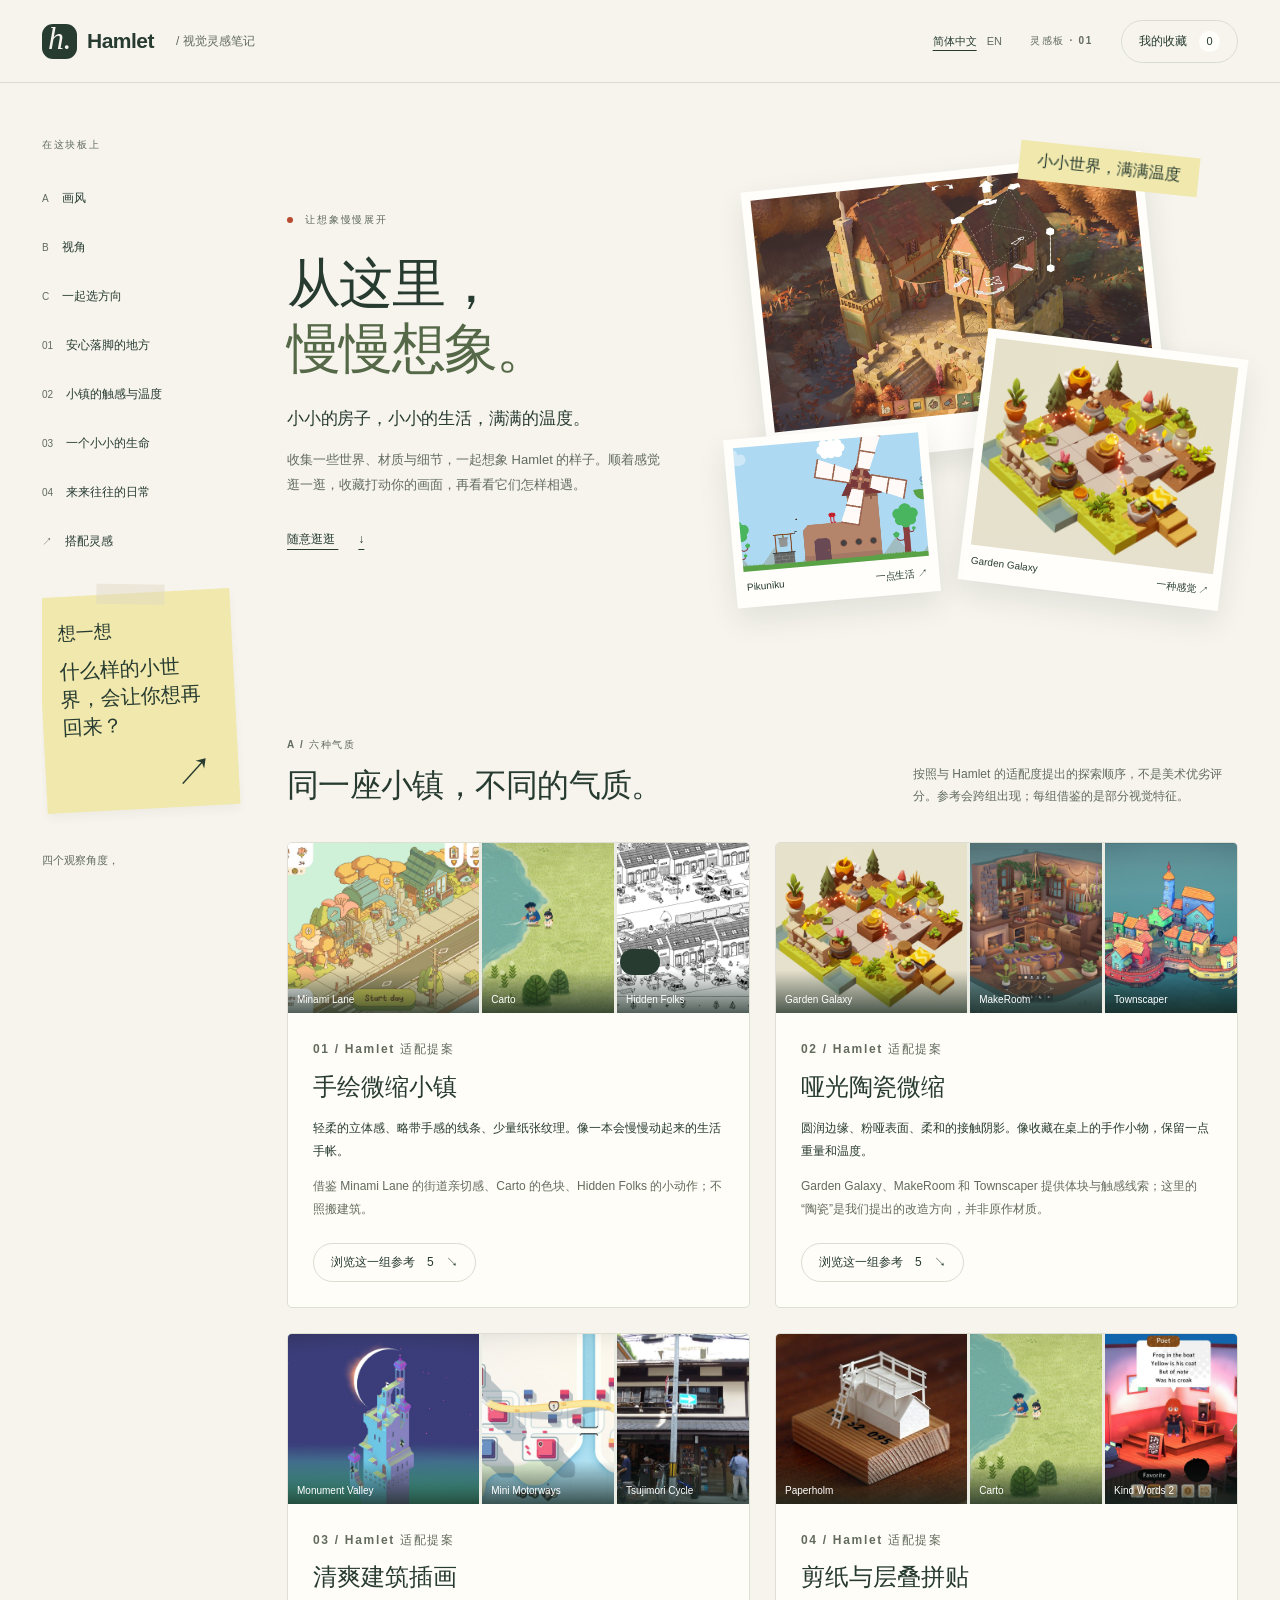
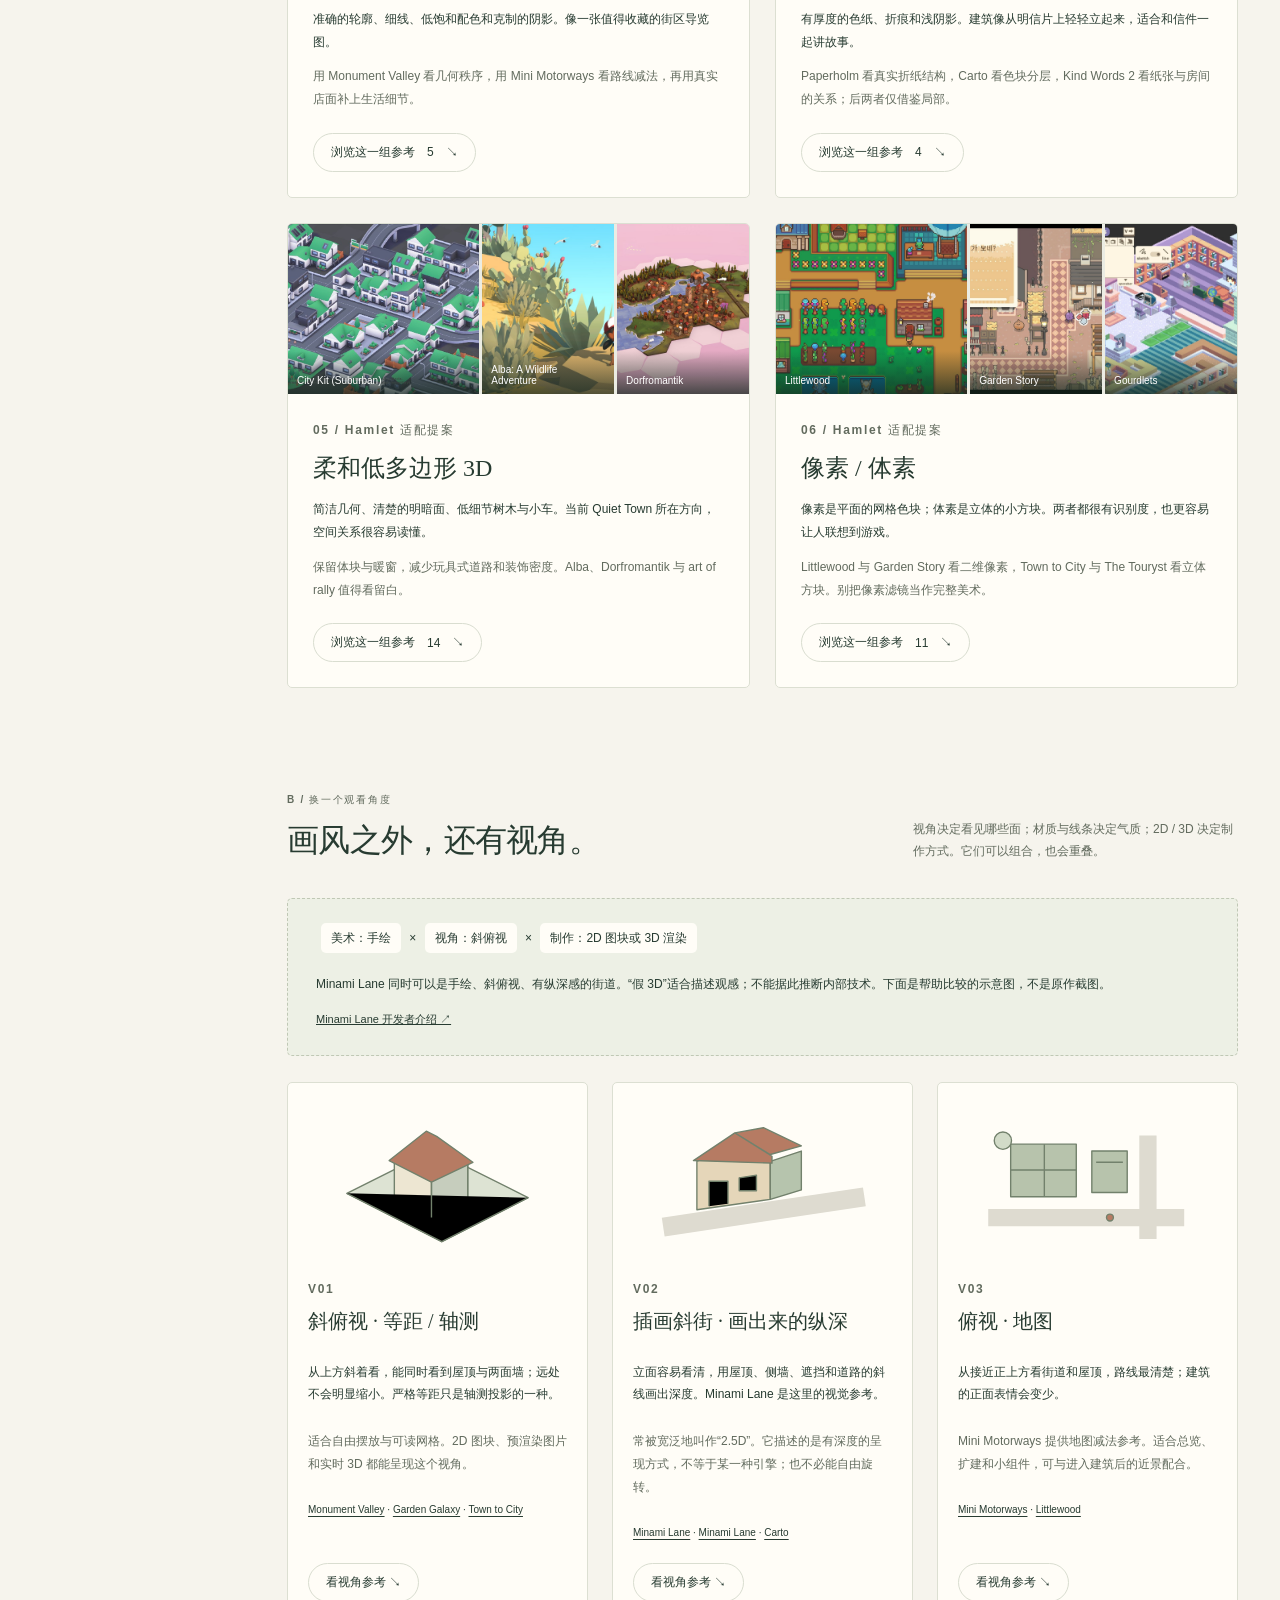
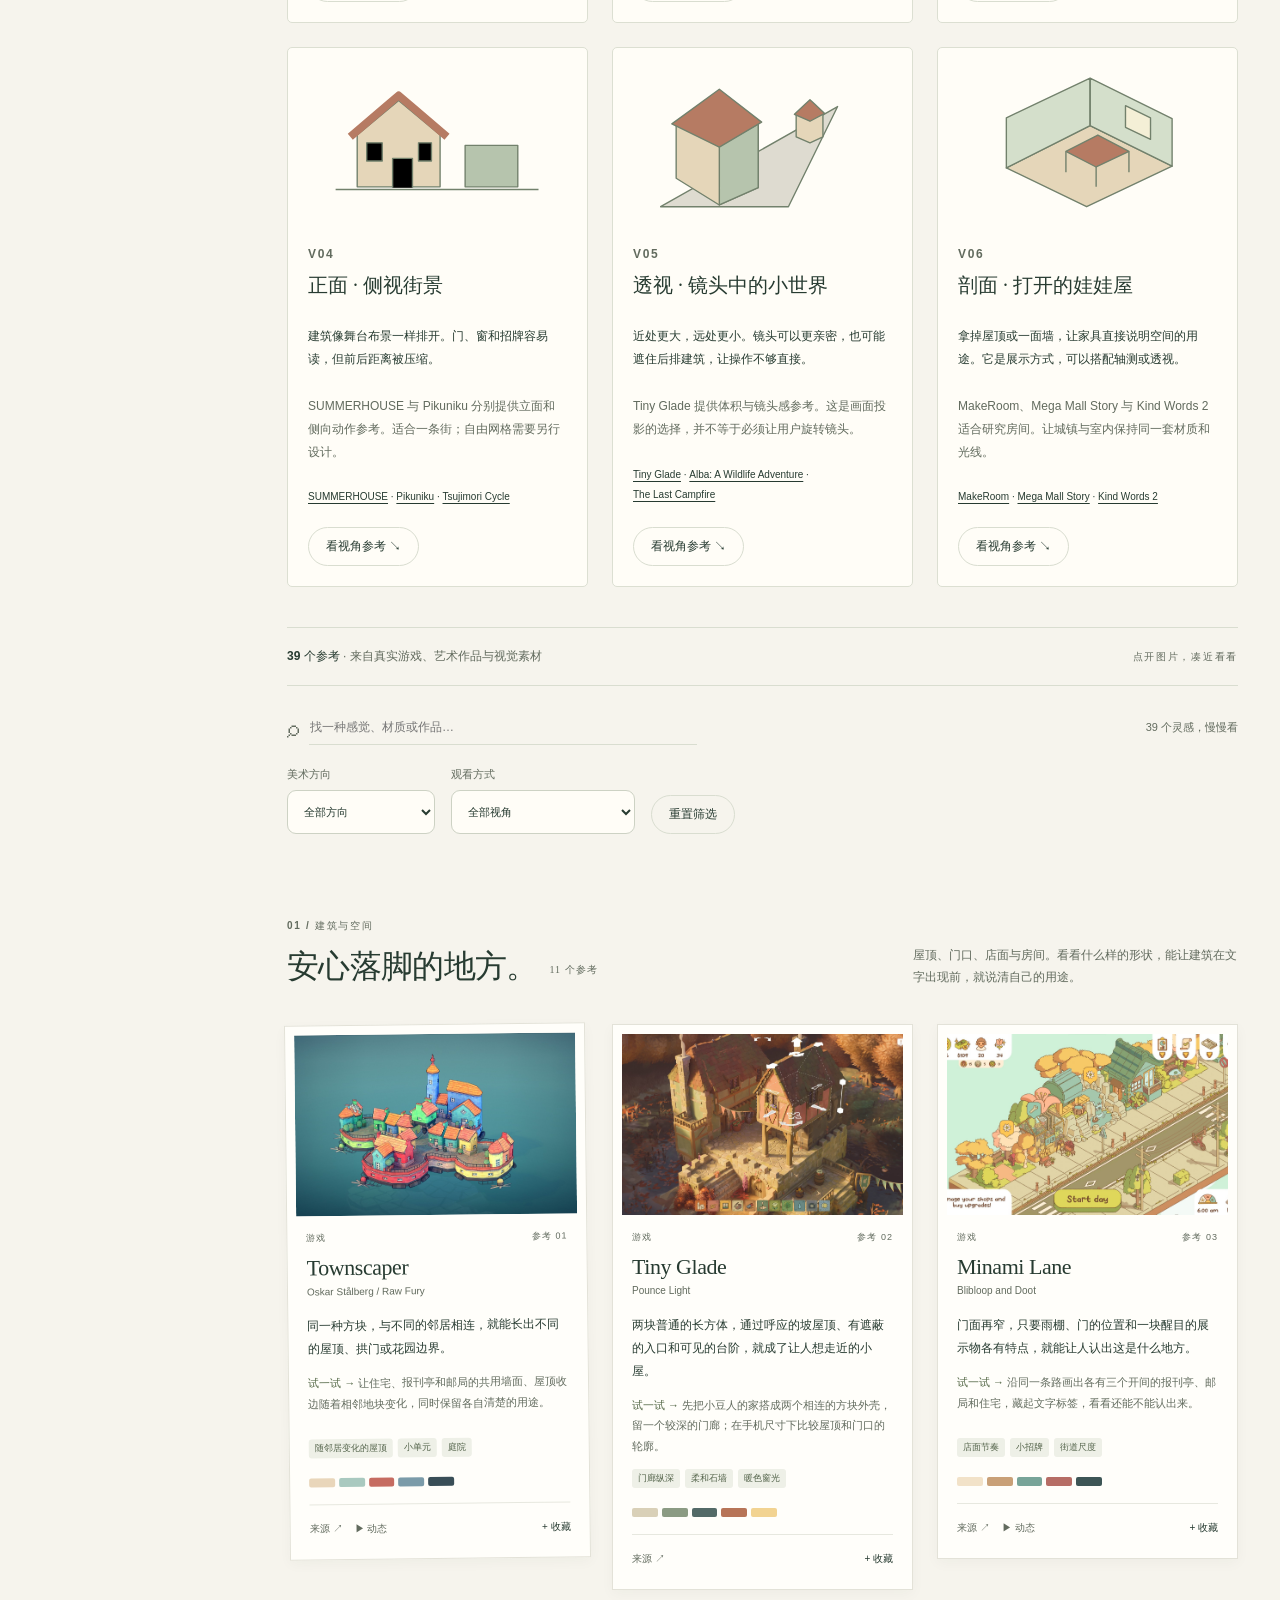
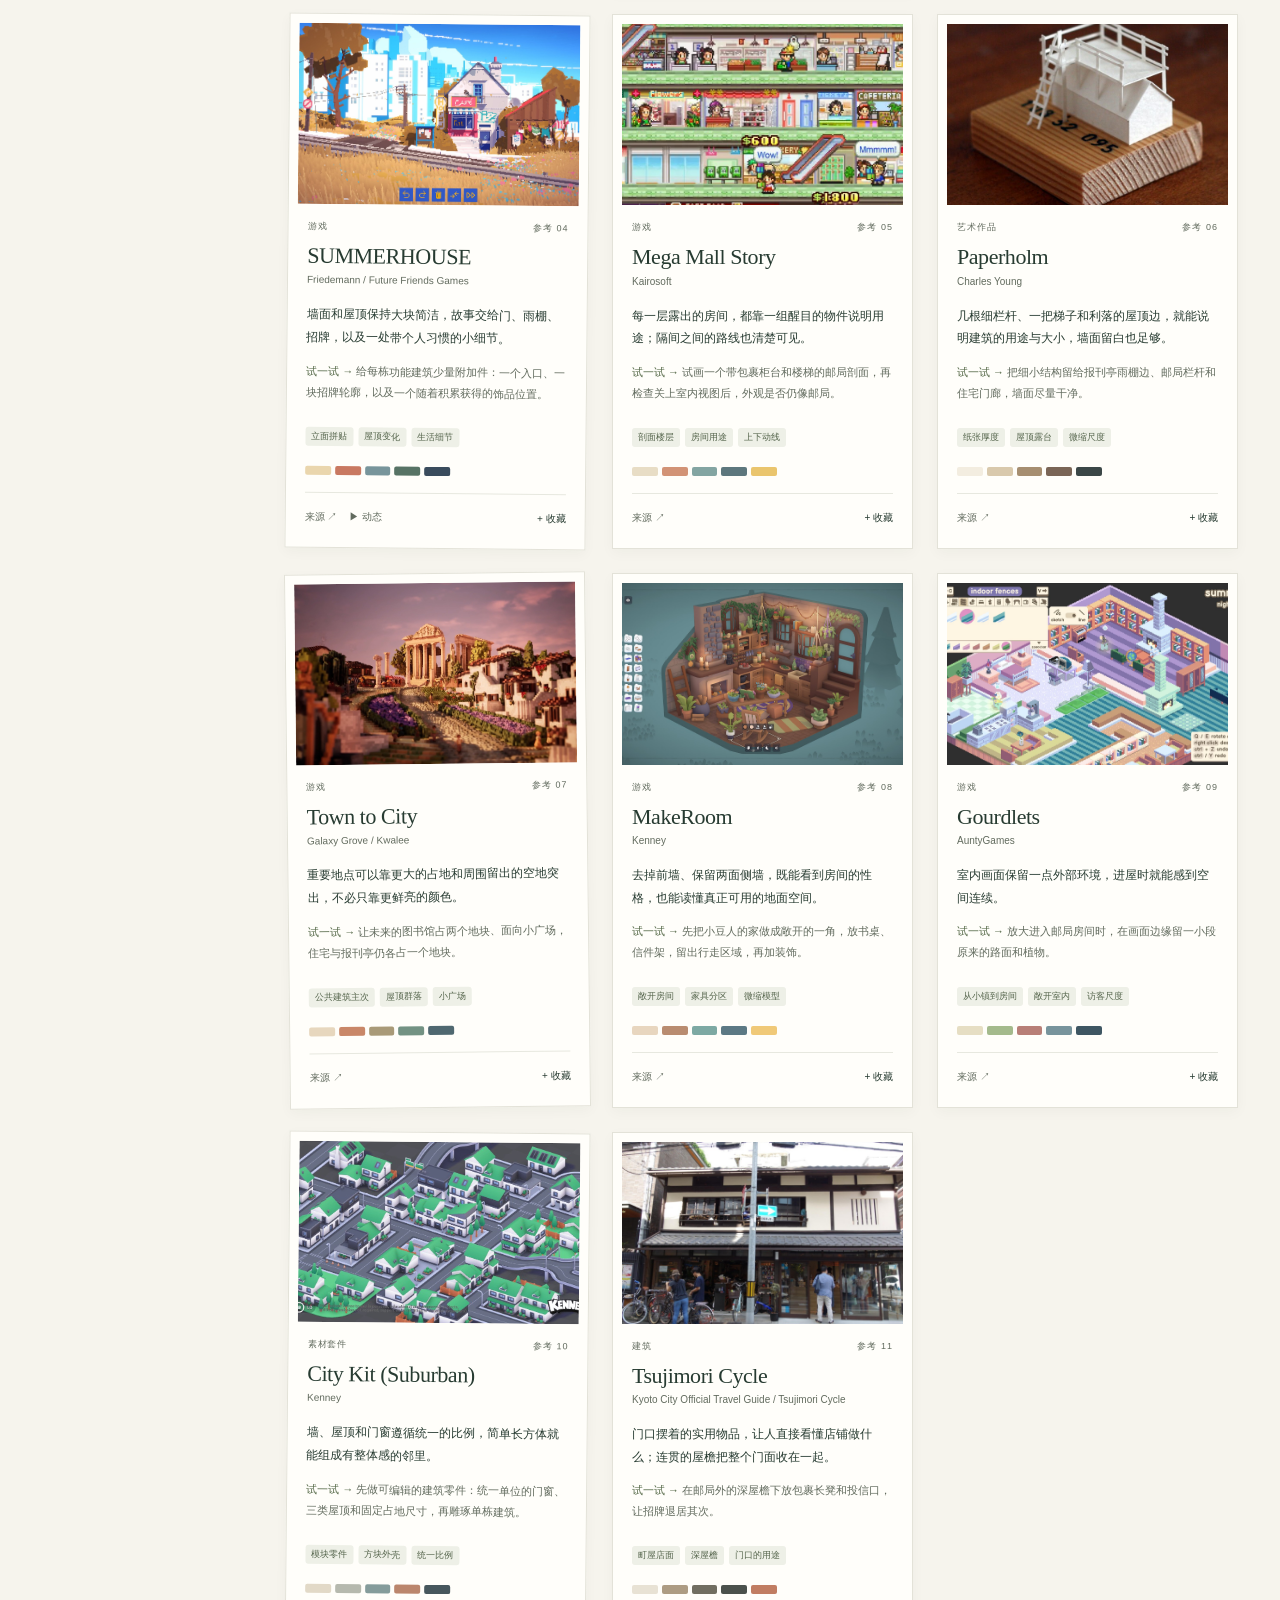
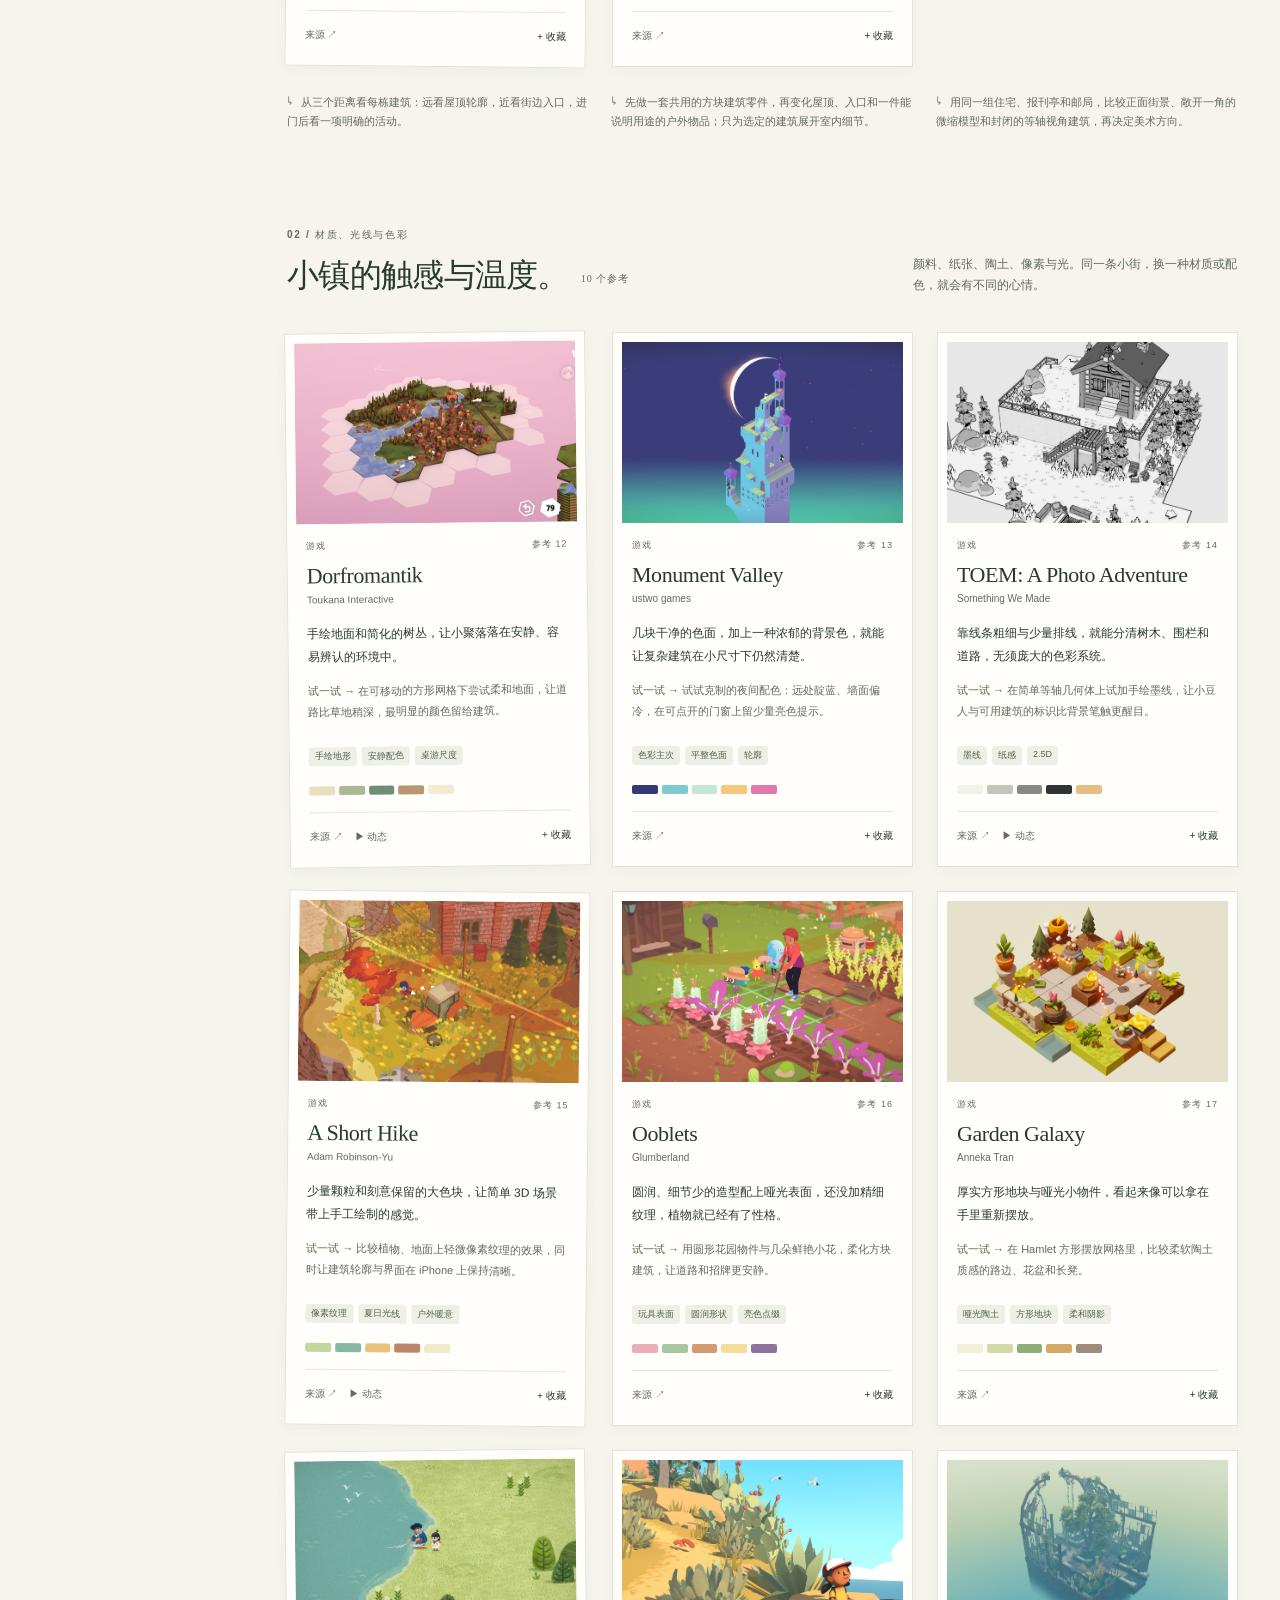
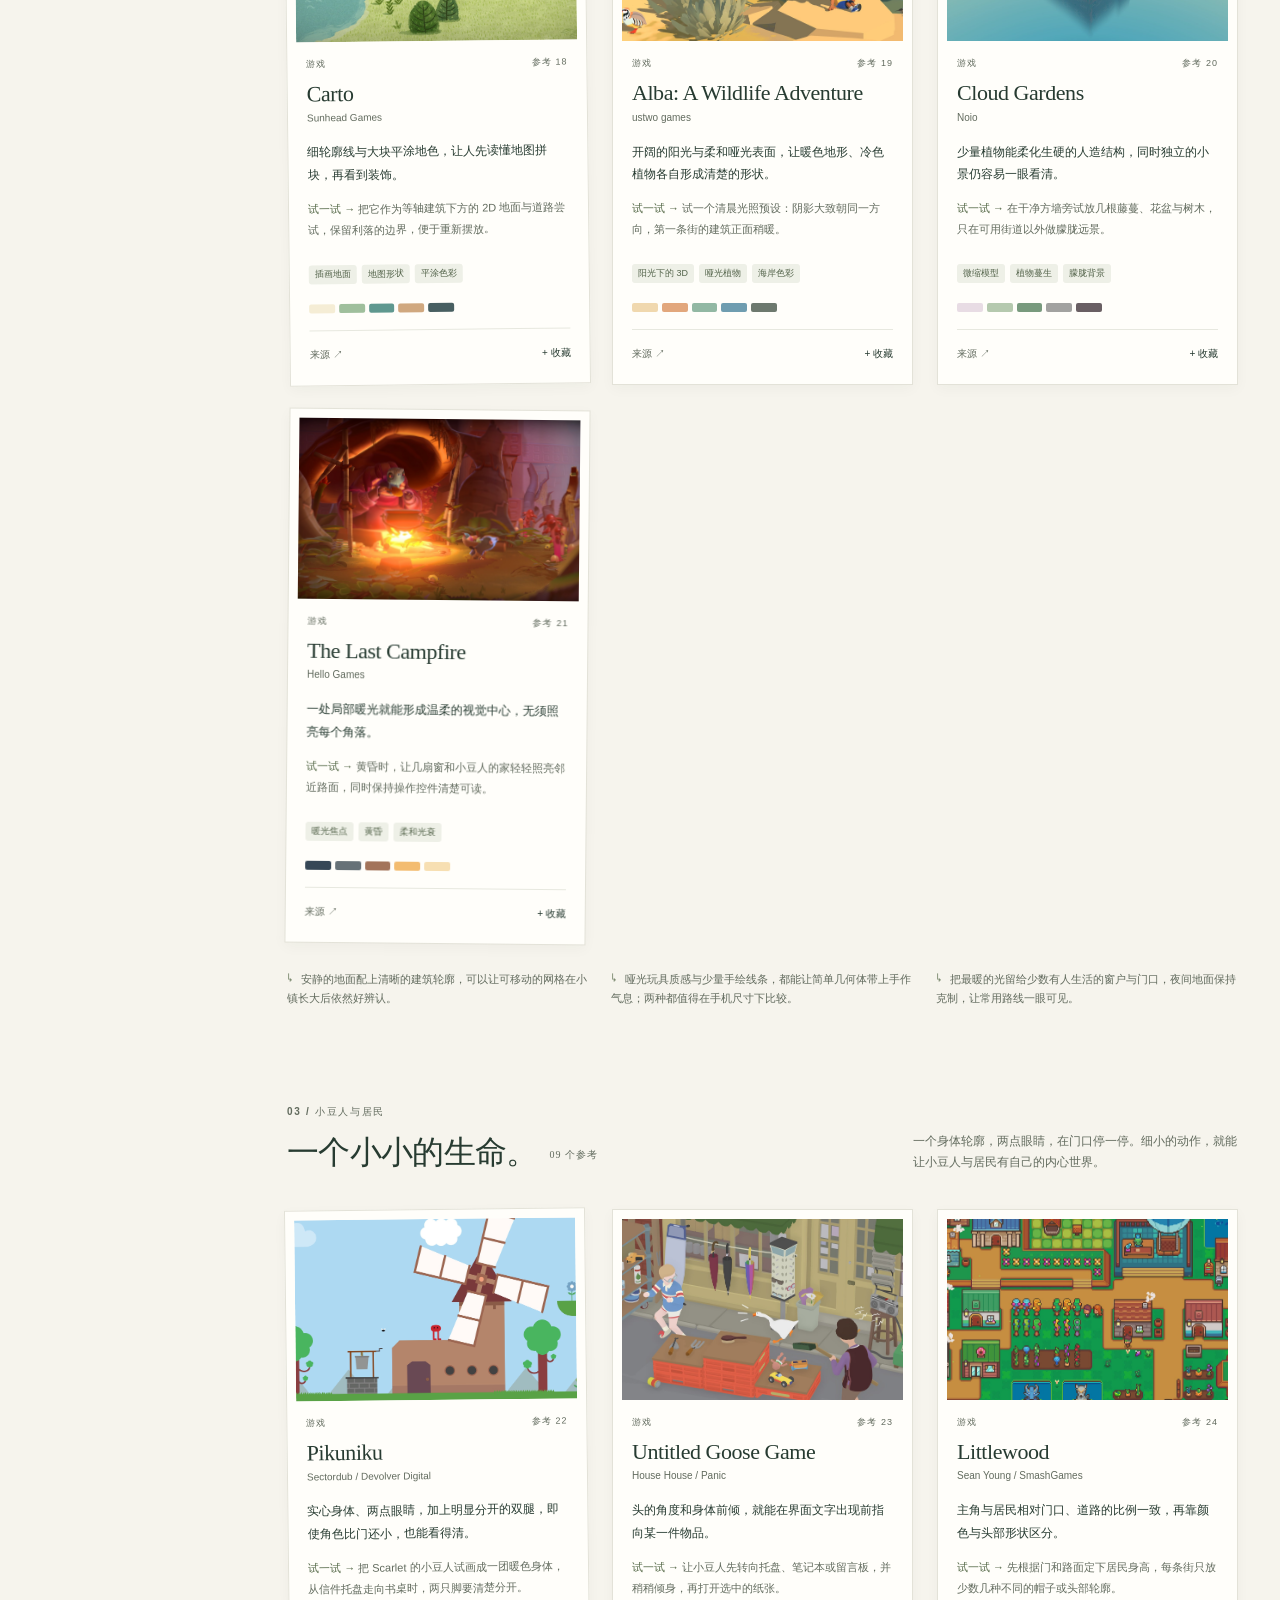
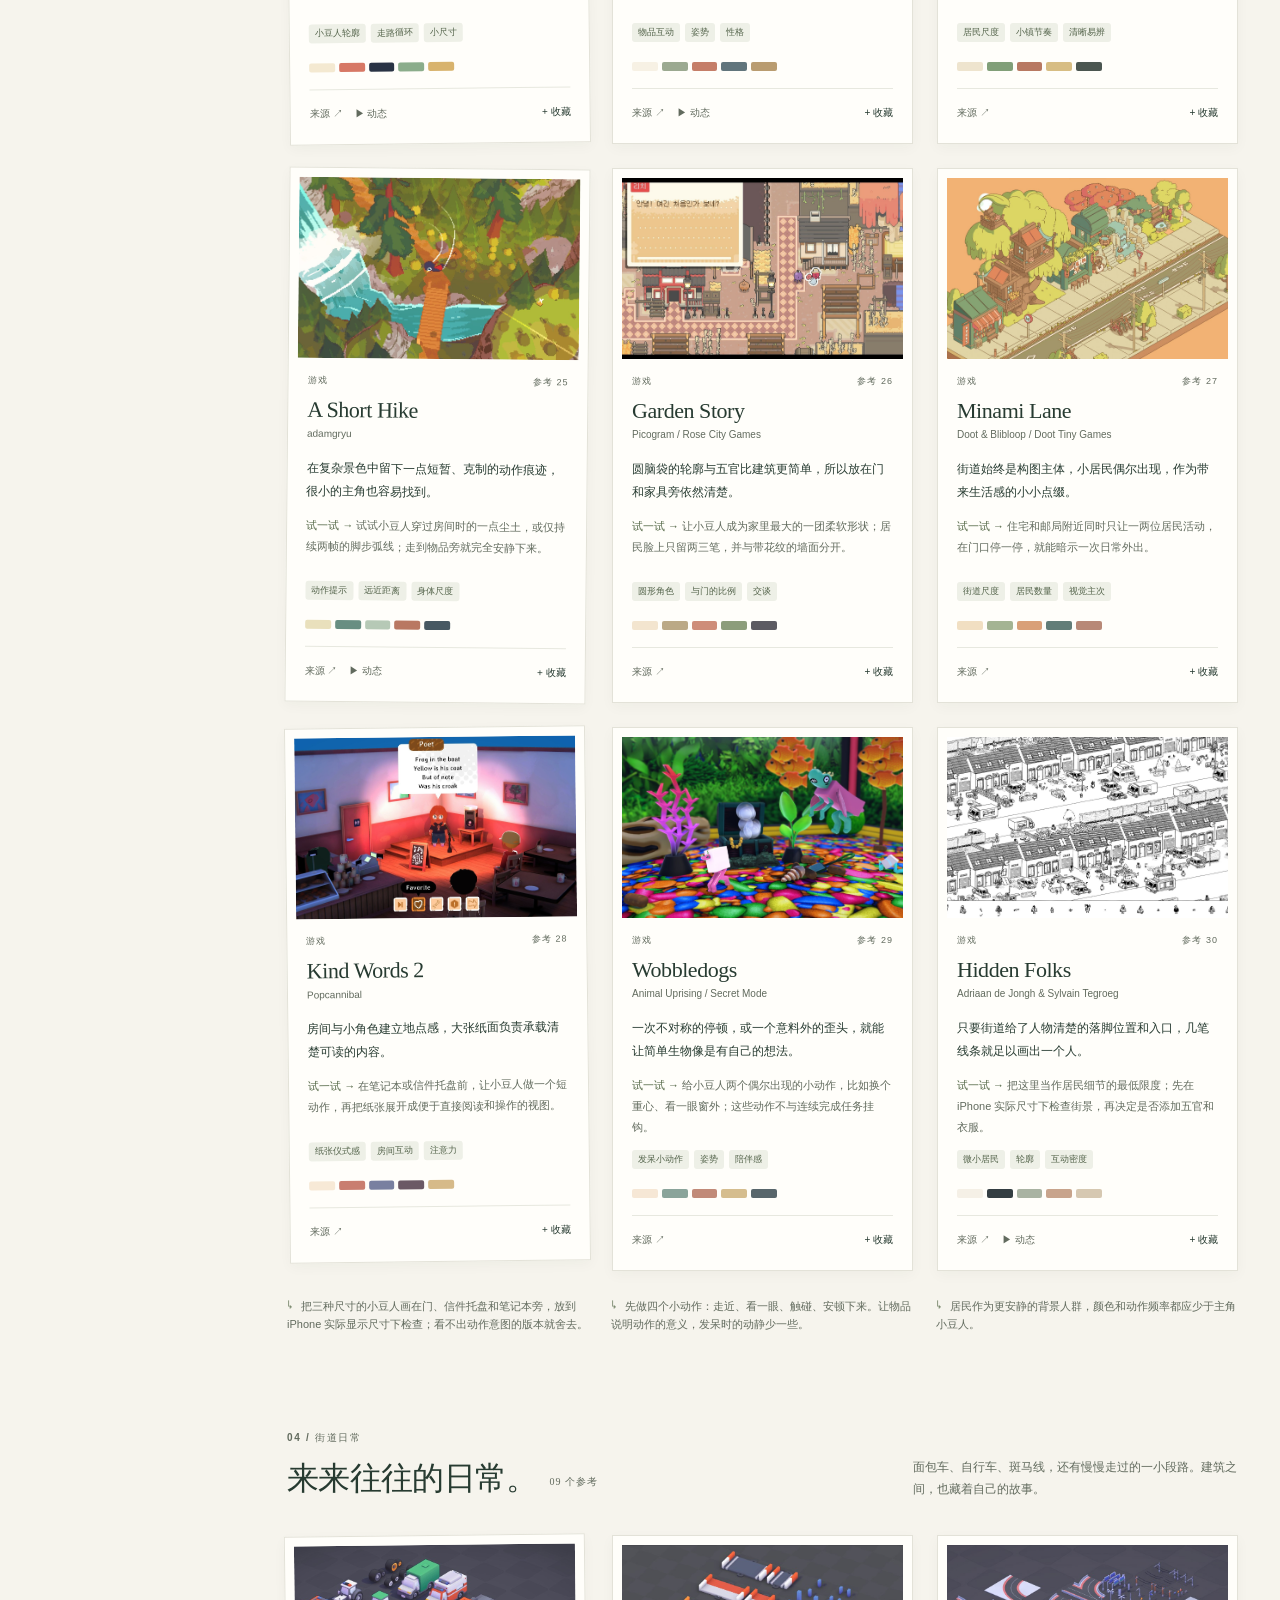
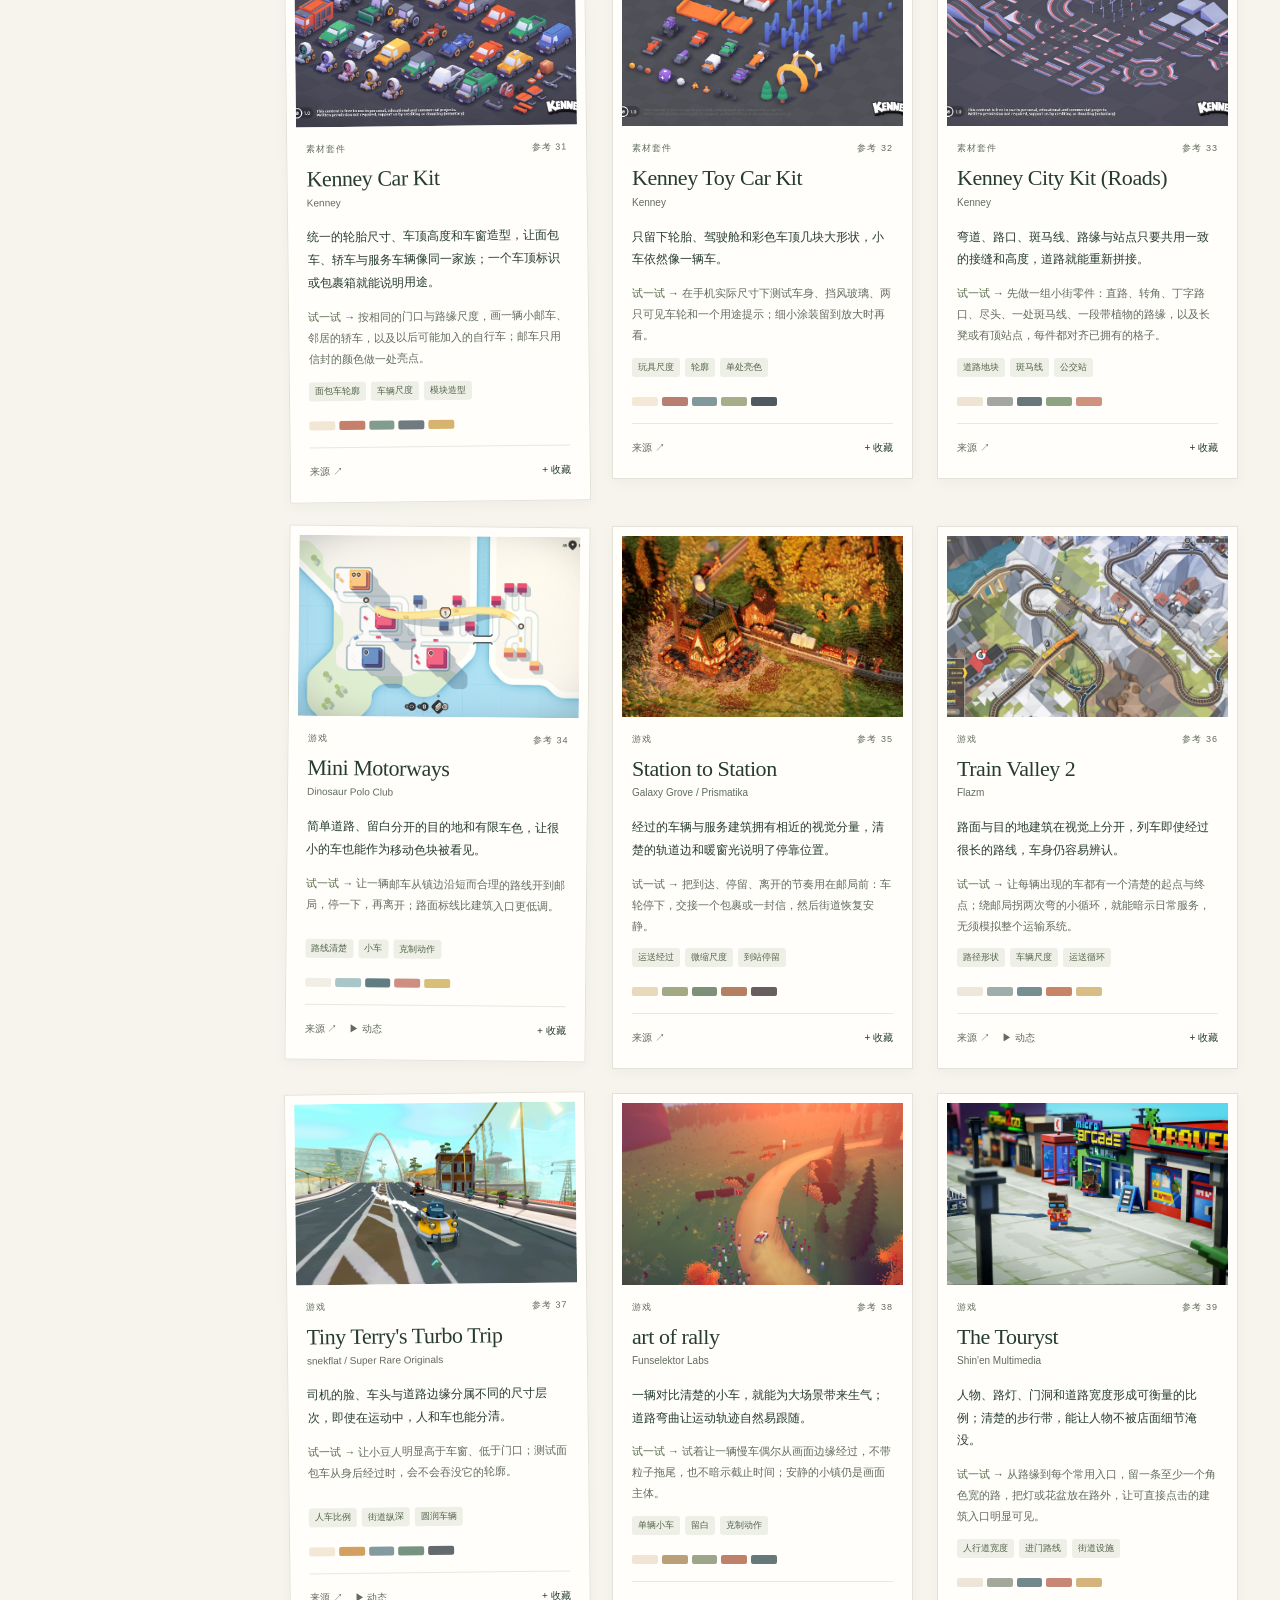
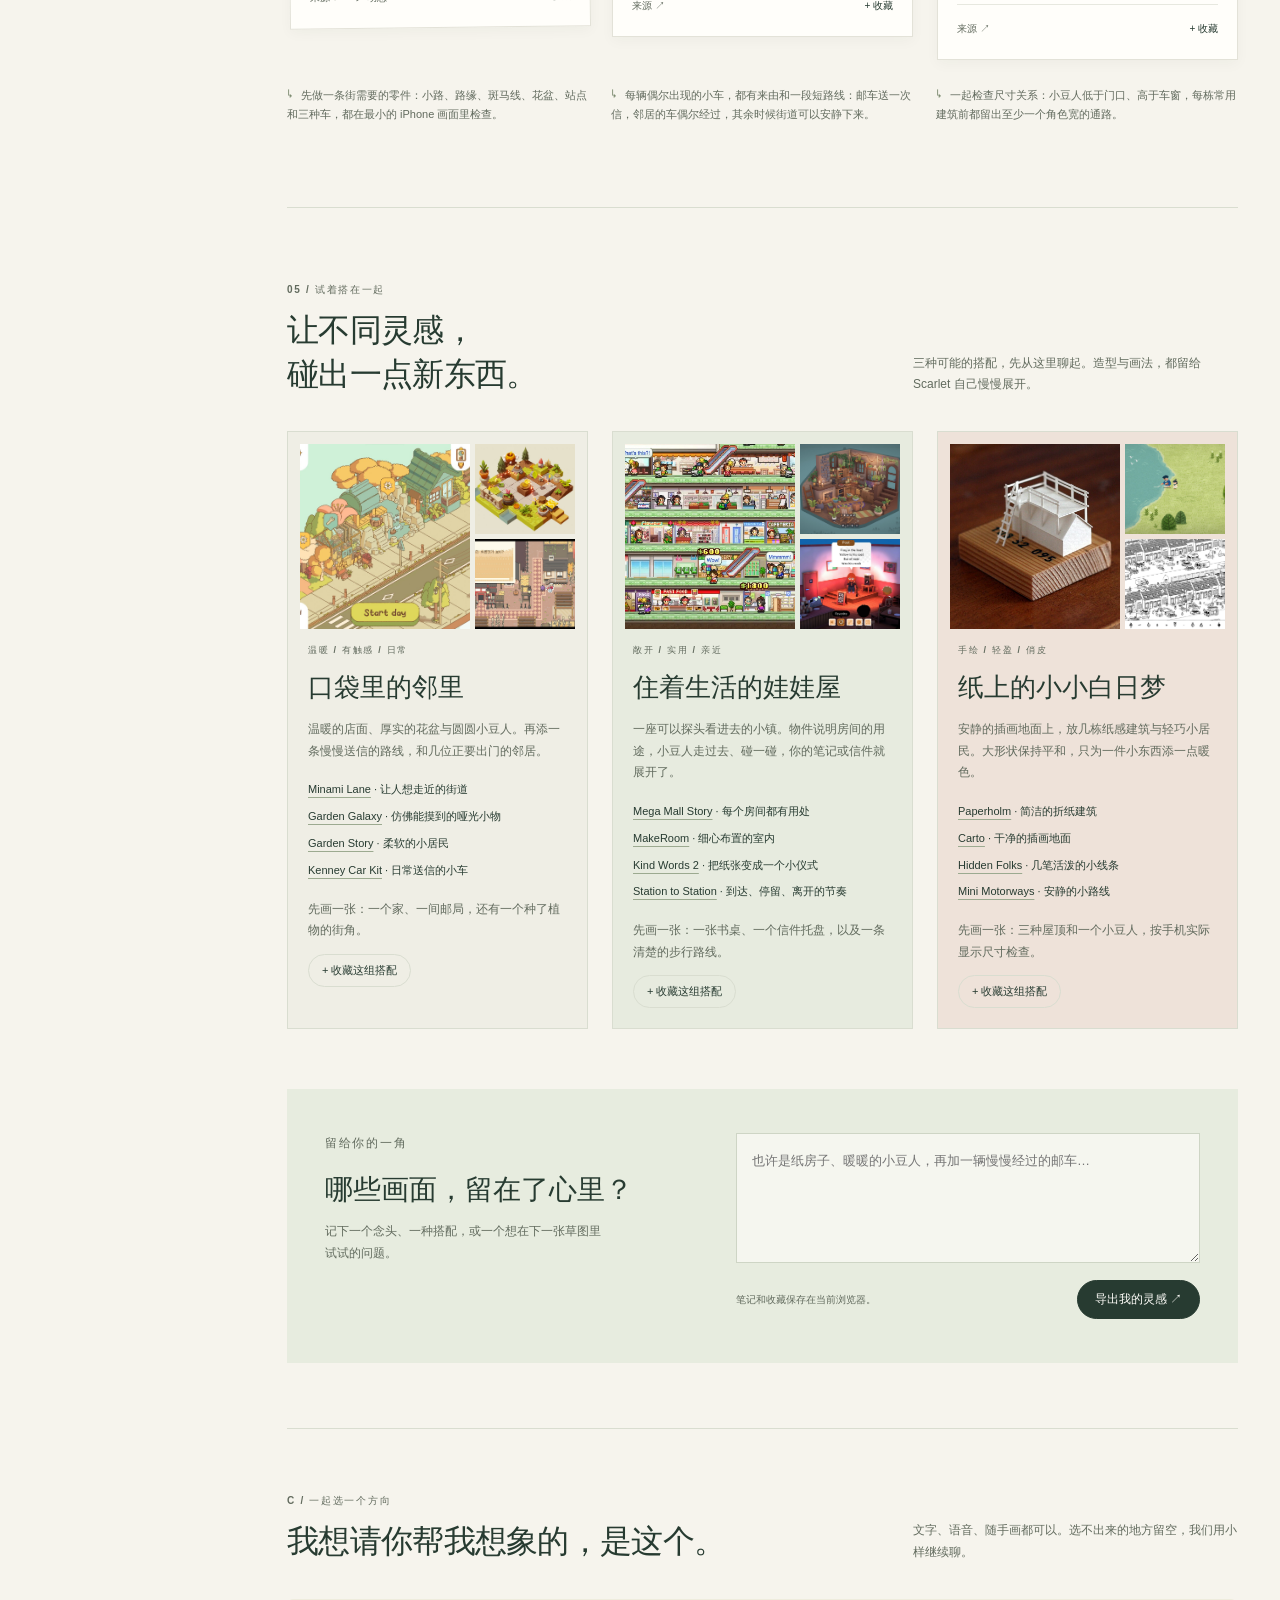
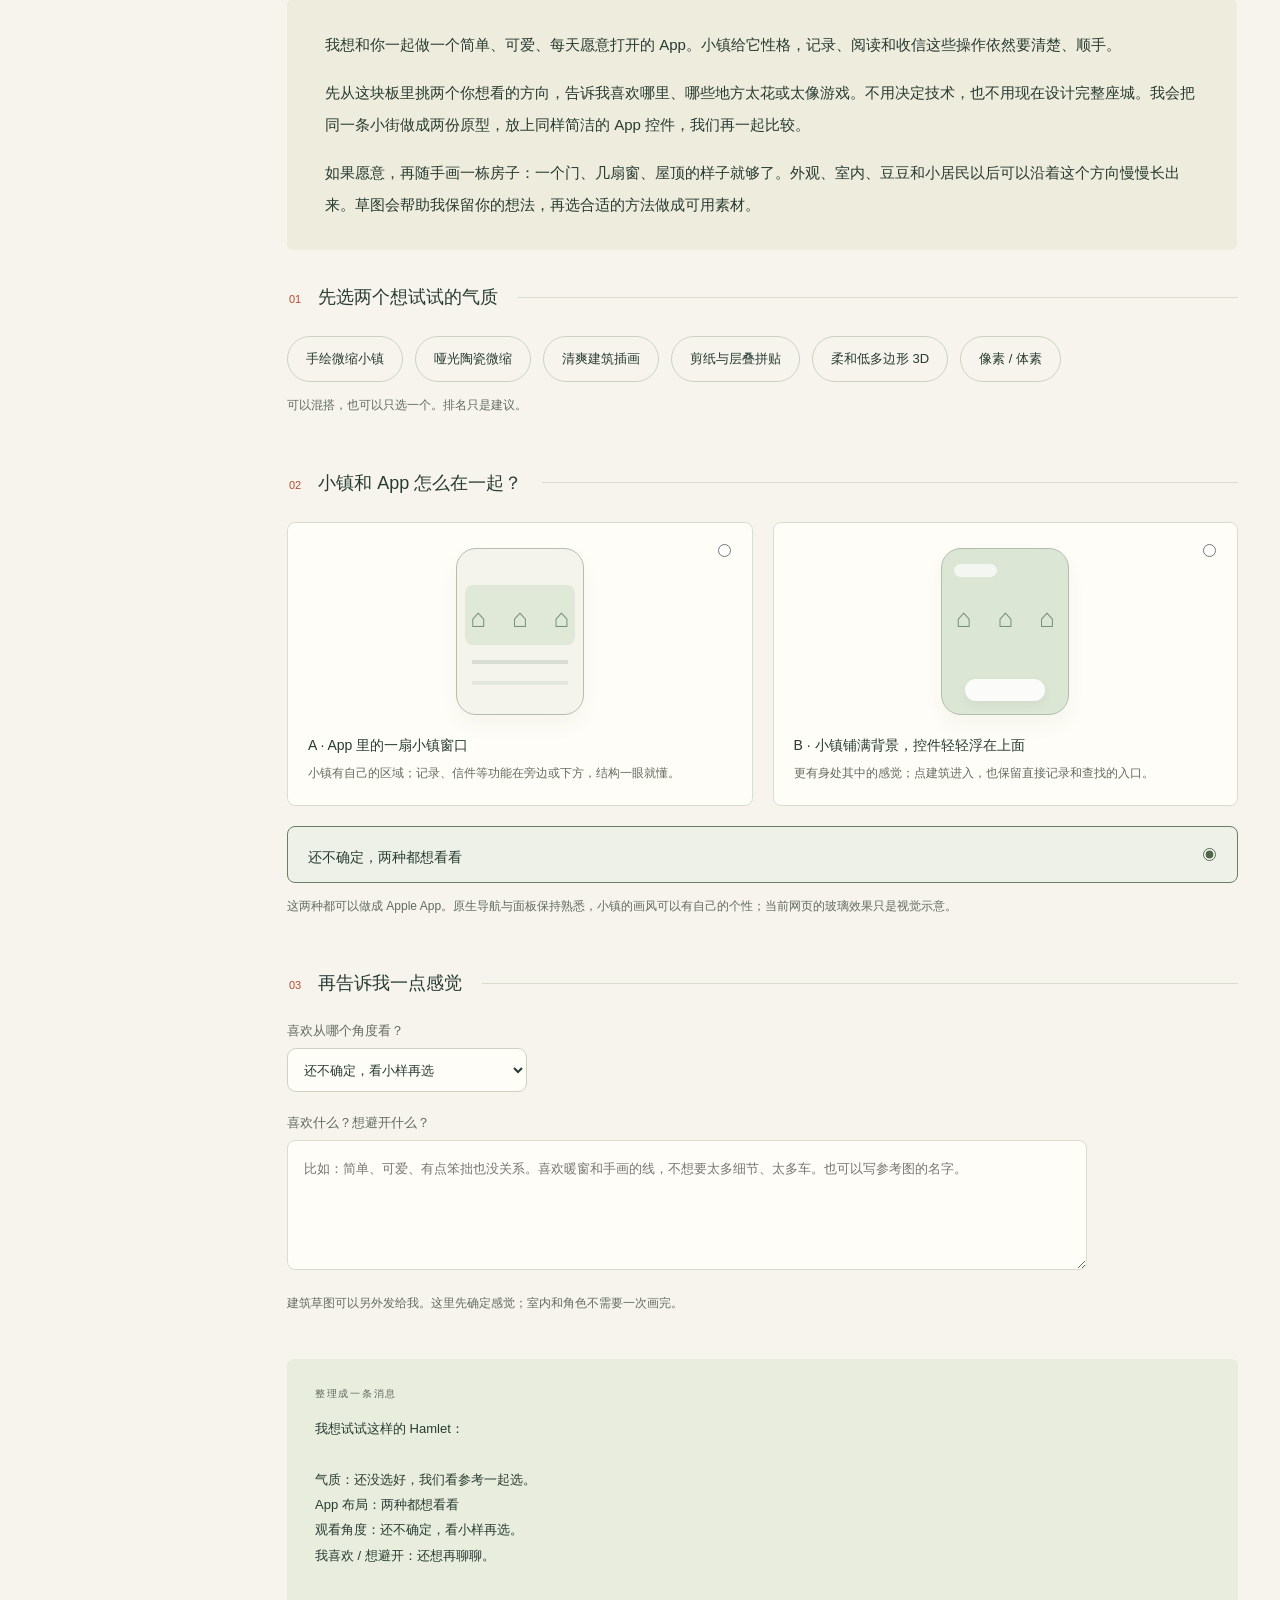
==== commit ef0f4114: "Add art directions, view guide and bilingual design brief" ====
--- a/mood-board/index.html
+++ b/mood-board/index.html
@@ -33,8 +33,12 @@
 @media(max-width:820px){.top-actions{gap:16px}}
 @media(max-width:550px){.topbar{padding:0 14px}.top-actions{gap:12px}.language-switch{font-size:10px;gap:8px}.brand{gap:6px;font-size:17px}.brandmark{width:27px;height:27px;line-height:23px;font-size:25px}.top-actions>.pill{padding:7px 9px;gap:5px}html[lang=zh-CN] .intro h1{font-size:57px}html[lang=zh-CN] .intro-deck{line-height:1.8}html[lang=zh-CN] .section-heading h2{font-size:29px}html[lang=zh-CN] .hero-tag{font-style:normal}}
 @media(max-width:360px){.topbar{padding:0 10px}.top-actions{gap:8px}.brandmark{display:none}.brand{font-size:16px}.language-switch{gap:6px}}
+/* Art, view and collaboration are distinct sections with a shared visual rhythm. */
+.guide,.brief-section{padding:65px 0 40px;scroll-margin-top:100px}.direction-grid{display:grid;grid-template-columns:repeat(2,minmax(0,1fr));gap:25px}.direction-card{background:#fffdf7;border:1px solid #dcdfd2;overflow:hidden;border-radius:5px}.direction-pictures{display:grid;grid-template-columns:1.45fr 1fr 1fr;gap:3px;background:#ebece3}.direction-pictures button{position:relative;border:0;padding:0;background:#dfe4d8;min-width:0;text-align:left}.direction-pictures img{width:100%;height:170px;display:block;object-fit:cover}.direction-pictures span{position:absolute;bottom:0;left:0;right:0;background:linear-gradient(transparent,#162820bd);color:#fff;padding:24px 9px 8px;font-size:10px}.direction-body{padding:25px}.direction-body .eyebrow{margin-bottom:10px}.direction-body h3,.view-card h3{font:24px/1.35 Georgia,'Songti SC',serif;margin:0 0 14px}.direction-body p,.view-card p{font-size:12px;line-height:1.9}.direction-take{color:var(--muted)}.direction-body .pill{margin-top:10px}.axis-note{padding:24px 28px;border:1px dashed #c0c8b5;border-radius:5px;background:#edf0e5;margin-bottom:26px;font-size:12px;line-height:1.9}.axis-note>span{display:inline-block;background:#fffdf7;padding:4px 10px;border-radius:5px;margin:0 5px 8px}.axis-note p{max-width:850px}.axis-note a{font-size:11px}.view-grid{display:grid;grid-template-columns:repeat(3,minmax(0,1fr));gap:24px}.view-card{padding:20px;background:#fffdf7;border:1px solid #dcdfd2;border-radius:5px;display:flex;flex-direction:column}.view-card svg{width:100%;height:160px;margin:0 0 15px}.view-card .eyebrow{margin-bottom:7px}.view-card h3{font-size:20px}.view-sources{font-size:10px;line-height:2;margin:12px 0 20px}.view-sources button{border:0;padding:0;background:none;font-size:inherit;text-decoration:underline;text-underline-offset:3px}.view-card>.pill{align-self:flex-start;margin-top:auto}.taxonomy-filters{display:flex;gap:16px;align-items:end;flex-wrap:wrap;padding:22px 0}.taxonomy-filters label,.brief-field{display:flex;flex-direction:column;gap:8px;font-size:11px;color:var(--muted)}select{font:inherit;color:var(--ink);background:#fffdf7;border:1px solid #cdd2c4;border-radius:9px;padding:11px 30px 11px 12px;max-width:100%;min-height:44px}.brief-section{border-top:1px solid var(--line);margin-top:40px}.brief-letter{background:#eeecdd;border-radius:6px;padding:30px 38px;margin-bottom:35px;max-width:950px}.brief-letter p{font-size:15px;line-height:2.1;margin:0 0 17px}.brief-letter p:last-child{margin-bottom:0}.brief-form fieldset{border:0;border-top:1px solid var(--line);padding:27px 0;margin:15px 0 5px;min-width:0}.brief-form legend{font-size:18px;padding-right:20px}.brief-form legend span{font-size:11px;color:var(--orange);margin-right:12px}.brief-chips{display:flex;flex-wrap:wrap;gap:12px}.brief-chip{cursor:pointer;position:relative}.brief-chip input{position:absolute;opacity:0}.brief-chip span{display:block;border:1px solid #cbd2c2;padding:13px 18px;border-radius:28px;font-size:13px}.brief-chip input:checked+span{background:var(--ink);color:#fff}.brief-chip input:focus-visible+span{outline:3px solid #b74b30;outline-offset:3px}.brief-hint{font-size:12px;line-height:1.9;color:var(--muted);max-width:830px}.layout-choices{display:grid;grid-template-columns:1fr 1fr;gap:20px}.layout-choices label{border:1px solid var(--line);border-radius:8px;padding:20px;background:#fffdf7;cursor:pointer;position:relative}.layout-choices label:has(input:checked){border-color:#697e62;background:#edf1e8}.layout-choices input{position:absolute;right:18px;top:18px;accent-color:#526748}.layout-choices strong{display:block;font-size:14px;font-weight:500;margin:15px 0 8px}.layout-choices small{display:block;color:var(--muted);line-height:1.8;font-size:12px}.layout-diagram{display:block;position:relative;width:128px;height:167px;margin:5px auto 22px;border:1px solid #b5bdb0;border-radius:20px;background:#f5f4ec;overflow:hidden;box-shadow:0 10px 20px #273b310c}.layout-diagram b{position:absolute;font-size:26px;color:#75937c;font-weight:400;left:10px;right:10px;top:52px;text-align:center}.window-layout i{position:absolute;left:8px;right:8px;top:36px;height:60px;background:#e0e8d7;border-radius:8px}.window-layout em{position:absolute;left:15px;right:15px;top:111px;height:25px;border-top:4px solid #d8ded3;border-bottom:4px solid #e4e7df}.world-layout{background:#dce6d4}.world-layout i{position:absolute;left:12px;top:15px;width:43px;height:13px;border-radius:10px;background:#ffffffab}.world-layout em{position:absolute;bottom:13px;left:23px;right:23px;height:22px;background:#ffffffe0;border-radius:15px;box-shadow:0 4px 8px #52674814}.layout-choices .layout-unsure{grid-column:1/-1;padding:7px 20px;background:transparent}.brief-field{margin-bottom:22px;font-size:13px;max-width:800px}.brief-field select{align-self:start;min-width:240px}.brief-field textarea{min-height:130px;background:#fffdf7;border:1px solid var(--line);border-radius:8px;padding:16px;line-height:1.8;font-size:13px;width:100%;color:var(--ink)}.brief-output{padding:28px;background:#e8edde;border-radius:6px}.brief-output .eyebrow{margin-bottom:15px}.brief-output pre{white-space:pre-wrap;overflow-wrap:anywhere;font:13px/1.95 BoardSans,Arial,sans-serif;margin:0}.brief-actions{display:flex;flex-wrap:wrap;gap:12px;align-items:center;margin-top:25px}.brief-actions>span{font-size:11px;line-height:1.7;color:var(--muted)}.rail{overflow-y:auto}.rail-note{margin-top:30px}
+@media(max-width:1100px){.direction-pictures img{height:135px}.view-grid{grid-template-columns:repeat(2,minmax(0,1fr))}}
+@media(max-width:650px){.direction-grid,.view-grid,.layout-choices{grid-template-columns:1fr}.direction-pictures img{height:140px}.direction-body{padding:21px}.guide .section-heading h2,.brief-section .section-heading h2{font-size:29px}.guide,.brief-section{padding-top:45px}.axis-note{padding:20px}.brief-letter{padding:23px}.brief-letter p{font-size:14px}.brief-output{padding:22px}.taxonomy-filters{gap:12px}.taxonomy-filters label{width:100%}.taxonomy-filters select{width:100%}.layout-choices .layout-unsure{grid-column:auto}.brief-form legend{font-size:17px}.brief-chip span{font-size:12px;padding:12px 15px}.view-card svg{height:170px}.brief-field select{min-width:0;width:100%}}
 </style>
-  <noscript><style>.board-tools,.pin,.watch,.desk,.edition,#shortlist-toggle,.recipe .pill{display:none!important}</style></noscript>
+  <noscript><style>.board-tools,.pin,.watch,.desk,.edition,#shortlist-toggle,.recipe .pill,.taxonomy-filters,.direction-body>.pill,.view-card>.pill,.brief-form{display:none!important}</style></noscript>
 </head>
 <body>
   <a class="skip" href="#board">跳到参考作品</a>
@@ -42,11 +46,14 @@
     <a class="brand" href="#top"><span class="brandmark" aria-hidden="true">h.</span> Hamlet <span class="brand-sub">/ 视觉灵感笔记</span></a>
     <div class="top-actions"><nav class="language-switch" aria-label="语言"><a href="index.html" lang="zh-CN" hreflang="zh-CN" aria-label="切换到简体中文" aria-current="page">简体中文</a><a href="en.html" lang="en" hreflang="en" aria-label="Switch to English" >EN</a></nav><span class="edition">灵感板 · 01</span><button id="shortlist-toggle" class="pill" aria-pressed="false">我的收藏 <span id="pin-count">0</span></button></div>
   </header>
-  <nav class="mobile-nav" aria-label="跳到一个主题"><a href="#building-section">建筑空间</a><a href="#rendering-section">材质色彩</a><a href="#people-section">小小居民</a><a href="#street-section">街道日常</a><a href="#recipes">搭配灵感</a></nav>
+  <nav class="mobile-nav" aria-label="跳到一个主题"><a href="#art-directions">画风</a><a href="#view-types">视角</a><a href="#your-direction">一起选方向</a><a href="#building-section">建筑空间</a><a href="#rendering-section">材质色彩</a><a href="#people-section">小小居民</a><a href="#street-section">街道日常</a><a href="#recipes">搭配灵感</a></nav>
   <div class="workspace" id="top">
     <aside class="rail" aria-label="灵感板目录">
       <p class="eyebrow">在这块板上</p>
       <nav>
+        <a href="#art-directions"><span>A</span> 画风</a>
+        <a href="#view-types"><span>B</span> 视角</a>
+        <a href="#your-direction"><span>C</span> 一起选方向</a>
         <a href="#building-section"><span>01</span> 安心落脚的地方</a>
         <a href="#rendering-section"><span>02</span> 小镇的触感与温度</a>
         <a href="#people-section"><span>03</span> 一个小小的生命</a>
@@ -61,9 +68,11 @@
         <div class="intro-copy"><p class="eyebrow"><span class="small-dot"></span> 让想象慢慢展开</p><h1 id="intro-title">从这里，<br><em>慢慢想象。</em></h1><p class="intro-deck">小小的房子，小小的生活，满满的温度。</p><p class="intro-description">收集一些世界、材质与细节，一起想象 Hamlet 的样子。顺着感觉逛一逛，收藏打动你的画面，再看看它们怎样相遇。</p><a class="text-link" href="#board">随意逛逛 <span>↓</span></a></div>
         <div class="hero-collage"><button class="hero-piece" data-open="b-tiny-glade" aria-label="查看 Tiny Glade"><img src="assets/b-tiny-glade.jpg" alt="Tiny Glade 的日间画面：两间木石小屋相连，带有陡峭瓦屋顶、遮蔽入口、阳台和台阶。"  decoding="async"><p><span>Tiny Glade</span><span>一个地方 ↗</span></p></button><button class="hero-piece" data-open="r-garden-galaxy" aria-label="查看 Garden Galaxy"><img src="assets/r-garden-galaxy.jpg" alt="小小的等轴视角花园地块，上面摆着微型植物和家具。"  decoding="async"><p><span>Garden Galaxy</span><span>一种感觉 ↗</span></p></button><button class="hero-piece" data-open="p-pikuniku" aria-label="查看 Pikuniku"><img src="assets/p-pikuniku.jpg" alt="红色双腿小角色 Piku 站在风车屋顶上，背景是大块平涂形状。"  decoding="async"><p><span>Pikuniku</span><span>一点生活 ↗</span></p></button><span class="hero-tag">小小世界，满满温度</span></div>
       </section>
+      <section class="guide" id="art-directions"><div class="section-heading"><div><p class="eyebrow">A / 六种气质</p><h2>同一座小镇，不同的气质。</h2></div><p>按照与 Hamlet 的适配度提出的探索顺序，不是美术优劣评分。参考会跨组出现；每组借鉴的是部分视觉特征。</p></div><div class="direction-grid"><article class="direction-card" id="style-illustrated"><div class="direction-pictures"><button data-open="b-minami-lane" aria-label="Minami Lane — 每家小店，都有自己的门面"><img src="assets/b-minami-lane.jpg" alt="Minami Lane 的游戏画面：带有日式气息的小住宅与商店，沿着一条窄街排列。" loading="lazy"><span>Minami Lane</span></button><button data-open="r-carto" aria-label="Carto"><img src="assets/r-carto.jpg" alt="Carto 的手绘风景，地块形状干净，轮廓线纤细。" loading="lazy"><span>Carto</span></button><button data-open="p-hidden-folks" aria-label="Hidden Folks — 小到什么程度，仍能看见生活"><img src="assets/p-hidden-folks.jpg" alt="黑白微缩郊区里，一排排住宅、车辆与许多小人散布其间。" loading="lazy"><span>Hidden Folks</span></button></div><div class="direction-body"><p class="eyebrow">01 / Hamlet 适配提案</p><h3>手绘微缩小镇</h3><p>轻柔的立体感、略带手感的线条、少量纸张纹理。像一本会慢慢动起来的生活手帐。</p><p class="direction-take">借鉴 Minami Lane 的街道亲切感、Carto 的色块、Hidden Folks 的小动作；不照搬建筑。</p><button class="pill" data-style-filter="illustrated">浏览这一组参考 <span>5</span> ↘</button></div></article><article class="direction-card" id="style-ceramic"><div class="direction-pictures"><button data-open="r-garden-galaxy" aria-label="Garden Galaxy"><img src="assets/r-garden-galaxy.jpg" alt="小小的等轴视角花园地块，上面摆着微型植物和家具。" loading="lazy"><span>Garden Galaxy</span></button><button data-open="b-makeroom" aria-label="MakeRoom — 一个房间，也是一座小模型"><img src="assets/b-makeroom.jpg" alt="MakeRoom 的等轴视角剖面房间：家具沿墙分组摆放，朝向观者的一侧敞开。" loading="lazy"><span>MakeRoom</span></button><button data-open="b-townscaper" aria-label="Townscaper — 相邻方块，长出不同建筑"><img src="assets/b-townscaper.jpg" alt="从斜上方看到的 Townscaper 水上聚落，紧凑的建筑连着高低不同的坡屋顶、露台和一座小塔。" loading="lazy"><span>Townscaper</span></button></div><div class="direction-body"><p class="eyebrow">02 / Hamlet 适配提案</p><h3>哑光陶瓷微缩</h3><p>圆润边缘、粉哑表面、柔和的接触阴影。像收藏在桌上的手作小物，保留一点重量和温度。</p><p class="direction-take">Garden Galaxy、MakeRoom 和 Townscaper 提供体块与触感线索；这里的“陶瓷”是我们提出的改造方向，并非原作材质。</p><button class="pill" data-style-filter="ceramic">浏览这一组参考 <span>5</span> ↘</button></div></article><article class="direction-card" id="style-architectural"><div class="direction-pictures"><button data-open="r-monument-valley" aria-label="Monument Valley"><img src="assets/r-monument-valley.jpg" alt="深靛蓝背景前，矗立着 Monument Valley 浅青绿色的塔楼。" loading="lazy"><span>Monument Valley</span></button><button data-open="s-mini-motorways" aria-label="Mini Motorways — 小车像轻轻移动的色点"><img src="assets/s-mini-motorways.jpg" alt="极简俯视城市里，浅色弯路连接着彩色建筑，少数粉色与黄色小车在路上移动。" loading="lazy"><span>Mini Motorways</span></button><button data-open="b-kyoto-cycle-shop" aria-label="Tsujimori Cycle — 店门口，就能看出日常"><img src="assets/b-kyoto-cycle-shop.jpg" alt="京都 Tsujimori Cycle 町屋店面的照片：深瓦檐、楼上格栅、敞开的一层店铺，以及街边的自行车。" loading="lazy"><span>Tsujimori Cycle</span></button></div><div class="direction-body"><p class="eyebrow">03 / Hamlet 适配提案</p><h3>清爽建筑插画</h3><p>准确的轮廓、细线、低饱和配色和克制的阴影。像一张值得收藏的街区导览图。</p><p class="direction-take">用 Monument Valley 看几何秩序，用 Mini Motorways 看路线减法，再用真实店面补上生活细节。</p><button class="pill" data-style-filter="architectural">浏览这一组参考 <span>5</span> ↘</button></div></article><article class="direction-card" id="style-paper"><div class="direction-pictures"><button data-open="b-paperholm" aria-label="Paperholm — 薄薄纸片，清楚轮廓"><img src="assets/b-paperholm.jpg" alt="Charles Young 制作的白色纸建筑：木底座上有屋顶露台、纤细栏杆和梯子。" loading="lazy"><span>Paperholm</span></button><button data-open="r-carto" aria-label="Carto"><img src="assets/r-carto.jpg" alt="Carto 的手绘风景，地块形状干净，轮廓线纤细。" loading="lazy"><span>Carto</span></button><button data-open="p-kind-words" aria-label="Kind Words 2 — 有了小人，纸张也有了所在"><img src="assets/p-kind-words.jpg" alt="暖色房间里有一位小小的说话者，场景上方是一张较大的纸质对话卡。" loading="lazy"><span>Kind Words 2</span></button></div><div class="direction-body"><p class="eyebrow">04 / Hamlet 适配提案</p><h3>剪纸与层叠拼贴</h3><p>有厚度的色纸、折痕和浅阴影。建筑像从明信片上轻轻立起来，适合和信件一起讲故事。</p><p class="direction-take">Paperholm 看真实折纸结构，Carto 看色块分层，Kind Words 2 看纸张与房间的关系；后两者仅借鉴局部。</p><button class="pill" data-style-filter="paper">浏览这一组参考 <span>4</span> ↘</button></div></article><article class="direction-card" id="style-lowpoly"><div class="direction-pictures"><button data-open="b-kenney-suburban" aria-label="City Kit (Suburban) — 零件统一，房子各有样子"><img src="assets/b-kenney-suburban.jpg" alt="Kenney 的 City Kit (Suburban) 示例：一组方块小房子，共用统一的尺度与几何造型。" loading="lazy"><span>City Kit (Suburban)</span></button><button data-open="r-alba" aria-label="Alba: A Wildlife Adventure"><img src="assets/r-alba.jpg" alt="Alba 的向阳山坡，有简化的灌木、暖色岩石和清澈蓝天。" loading="lazy"><span>Alba: A Wildlife Adventure</span></button><button data-open="r-dorfromantik" aria-label="Dorfromantik"><img src="assets/r-dorfromantik.jpg" alt="Dorfromantik 手绘质感的微缩风景，村庄地块连成小小聚落。" loading="lazy"><span>Dorfromantik</span></button></div><div class="direction-body"><p class="eyebrow">05 / Hamlet 适配提案</p><h3>柔和低多边形 3D</h3><p>简洁几何、清楚的明暗面、低细节树木与小车。当前 Quiet Town 所在方向，空间关系很容易读懂。</p><p class="direction-take">保留体块与暖窗，减少玩具式道路和装饰密度。Alba、Dorfromantik 与 art of rally 值得看留白。</p><button class="pill" data-style-filter="lowpoly">浏览这一组参考 <span>14</span> ↘</button></div></article><article class="direction-card" id="style-pixel"><div class="direction-pictures"><button data-open="p-littlewood" aria-label="Littlewood — 几个小身影，带出镇上的节奏"><img src="assets/p-littlewood.jpg" alt="俯视像素村庄里，彩色小居民站在住宅、道路与菜地之间。" loading="lazy"><span>Littlewood</span></button><button data-open="p-garden-story" aria-label="Garden Story — 圆圆居民，与门窗相伴"><img src="assets/p-garden-story.jpg" alt="圆润的水果形小角色在房屋、小巷、长凳与路灯旁交谈。" loading="lazy"><span>Garden Story</span></button><button data-open="b-gourdlets" aria-label="Gourdlets — 进了房间，仍与小镇相连"><img src="assets/b-gourdlets.jpg" alt="Gourdlets 的游戏画面：敞开的室内设有多处带家具的活动区域，旁边仍能看到室外花园。" loading="lazy"><span>Gourdlets</span></button></div><div class="direction-body"><p class="eyebrow">06 / Hamlet 适配提案</p><h3>像素 / 体素</h3><p>像素是平面的网格色块；体素是立体的小方块。两者都很有识别度，也更容易让人联想到游戏。</p><p class="direction-take">Littlewood 与 Garden Story 看二维像素，Town to City 与 The Touryst 看立体方块。别把像素滤镜当作完整美术。</p><button class="pill" data-style-filter="pixel">浏览这一组参考 <span>11</span> ↘</button></div></article></div></section><section class="guide" id="view-types"><div class="section-heading"><div><p class="eyebrow">B / 换一个观看角度</p><h2>画风之外，还有视角。</h2></div><p>视角决定看见哪些面；材质与线条决定气质；2D / 3D 决定制作方式。它们可以组合，也会重叠。</p></div><div class="axis-note"><span>美术：手绘</span> × <span>视角：斜俯视</span> × <span>制作：2D 图块或 3D 渲染</span><p>Minami Lane 同时可以是手绘、斜俯视、有纵深感的街道。“假 3D”适合描述观感；不能据此推断内部技术。下面是帮助比较的示意图，不是原作截图。</p><a href="https://store.steampowered.com/app/2678990/Minami_Lane/" target="_blank" rel="noopener noreferrer">Minami Lane 开发者介绍 ↗</a></div><div class="view-grid"><article class="view-card" id="view-axonometric"><svg viewBox="0 0 300 170" aria-hidden="true"><g stroke="#72816c" stroke-width="1.6" stroke-linejoin="round"><path d="M45 97 145 47 255 102 155 153Z" fill="#dde3d3"/><path d="M100 99V58L143 37 185 60V102L143 125Z" fill="#ede6d2"/><path d="M143 80 185 60V102L143 125Z" fill="#c6cdbd"/><path d="M94 59 137 25 149 31 191 61 143 84Z" fill="#b67b63"/><path d="M143 84v41M45 97 155 153 255 102"/></g></svg><p class="eyebrow">V01</p><h3>斜俯视 · 等距 / 轴测</h3><p>从上方斜着看，能同时看到屋顶与两面墙；远处不会明显缩小。严格等距只是轴测投影的一种。</p><p class="direction-take">适合自由摆放与可读网格。2D 图块、预渲染图片和实时 3D 都能呈现这个视角。</p><div class="view-sources"><button data-open="r-monument-valley">Monument Valley</button> · <button data-open="r-garden-galaxy">Garden Galaxy</button> · <button data-open="b-town-to-city">Town to City</button></div><button class="pill" data-view-filter="axonometric">看视角参考 ↘</button></article><article class="view-card" id="view-oblique"><svg viewBox="0 0 300 170" aria-hidden="true"><g stroke="#72816c" stroke-width="1.6" stroke-linejoin="round"><path d="M35 136 268 101" stroke="#dedbd0" stroke-width="22"/><path d="M74 116V60L119 36 159 60V104Z" fill="#e5d6b9"/><path d="M159 60 195 48V93L159 104Z" fill="#b6c4ad"/><path d="M70 59 118 27 159 52 195 42 151 21 118 27 161 54V62Z" fill="#b67b63"/><path d="M88 112V83h22v26M123 79v15h20V76Z"/></g></svg><p class="eyebrow">V02</p><h3>插画斜街 · 画出来的纵深</h3><p>立面容易看清，用屋顶、侧墙、遮挡和道路的斜线画出深度。Minami Lane 是这里的视觉参考。</p><p class="direction-take">常被宽泛地叫作“2.5D”。它描述的是有深度的呈现方式，不等于某一种引擎；也不必能自由旋转。</p><div class="view-sources"><button data-open="b-minami-lane">Minami Lane</button> · <button data-open="p-minami-lane">Minami Lane</button> · <button data-open="r-carto">Carto</button></div><button class="pill" data-view-filter="oblique">看视角参考 ↘</button></article><article class="view-card" id="view-plan"><svg viewBox="0 0 300 170" aria-hidden="true"><g stroke="#72816c" stroke-width="1.6" stroke-linejoin="round"><path d="M35 125H262M220 30v120" stroke="#dedbd0" stroke-width="20"/><path d="M61 40h76v61H61ZM155 48h41v48h-41Z" fill="#b7c3ac"/><path d="M61 70h76M100 40v61M160 61h31"/><circle cx="52" cy="36" r="10" fill="#d2dbc8"/><circle cx="176" cy="125" r="4" fill="#b67b63"/></g></svg><p class="eyebrow">V03</p><h3>俯视 · 地图</h3><p>从接近正上方看街道和屋顶，路线最清楚；建筑的正面表情会变少。</p><p class="direction-take">Mini Motorways 提供地图减法参考。适合总览、扩建和小组件，可与进入建筑后的近景配合。</p><div class="view-sources"><button data-open="s-mini-motorways">Mini Motorways</button> · <button data-open="p-littlewood">Littlewood</button></div><button class="pill" data-view-filter="plan">看视角参考 ↘</button></article><article class="view-card" id="view-elevation"><svg viewBox="0 0 300 170" aria-hidden="true"><g stroke="#72816c" stroke-width="1.6" stroke-linejoin="round"><path d="M32 133h235"/><path d="M57 130V70L105 30 153 70V130Z" fill="#e5d6b9"/><path d="M49 72 105 24 161 72" fill="none" stroke="#b67b63" stroke-width="9"/><path d="M98 131V97h23v34M68 79h18v21H68ZM128 79h15v21h-15Z"/><path d="M182 130V82h61v48Z" fill="#b6c4ad"/></g></svg><p class="eyebrow">V04</p><h3>正面 · 侧视街景</h3><p>建筑像舞台布景一样排开。门、窗和招牌容易读，但前后距离被压缩。</p><p class="direction-take">SUMMERHOUSE 与 Pikuniku 分别提供立面和侧向动作参考。适合一条街；自由网格需要另行设计。</p><div class="view-sources"><button data-open="b-summerhouse">SUMMERHOUSE</button> · <button data-open="p-pikuniku">Pikuniku</button> · <button data-open="b-kyoto-cycle-shop">Tsujimori Cycle</button></div><button class="pill" data-view-filter="elevation">看视角参考 ↘</button></article><article class="view-card" id="view-perspective"><svg viewBox="0 0 300 170" aria-hidden="true"><g stroke="#72816c" stroke-width="1.6" stroke-linejoin="round"><path d="M32 153 237 37 180 153Z" fill="#dedbd0"/><path d="M50 120V57L100 25 145 57V131L100 151Z" fill="#e5d6b9"/><path d="M100 83 145 57V131L100 151Z" fill="#b6c4ad"/><path d="M45 57 100 17 149 55 100 84Z" fill="#b67b63"/><path d="M189 72V46L205 37 220 46V72L205 79Z" fill="#e5d6b9"/><path d="M187 46 205 29 222 45 205 54Z" fill="#b67b63"/></g></svg><p class="eyebrow">V05</p><h3>透视 · 镜头中的小世界</h3><p>近处更大，远处更小。镜头可以更亲密，也可能遮住后排建筑，让操作不够直接。</p><p class="direction-take">Tiny Glade 提供体积与镜头感参考。这是画面投影的选择，并不等于必须让用户旋转镜头。</p><div class="view-sources"><button data-open="b-tiny-glade">Tiny Glade</button> · <button data-open="r-alba">Alba: A Wildlife Adventure</button> · <button data-open="r-last-campfire">The Last Campfire</button></div><button class="pill" data-view-filter="perspective">看视角参考 ↘</button></article><article class="view-card" id="view-cutaway"><svg viewBox="0 0 300 170" aria-hidden="true"><g stroke="#72816c" stroke-width="1.6" stroke-linejoin="round"><path d="M56 108 149 153 248 106 153 59Z" fill="#e5d6b9"/><path d="M56 108V50L153 4V59ZM153 4 248 51V106L153 59Z" fill="#d4dfcb"/><path d="M153 4v55"/><path d="M125 89 162 70 198 89 160 107Z" fill="#b67b63"/><path d="M125 89v24m73-24v24m-38-6v23"/><path d="M194 36v25l29 14V50Z" fill="#f4efd6"/></g></svg><p class="eyebrow">V06</p><h3>剖面 · 打开的娃娃屋</h3><p>拿掉屋顶或一面墙，让家具直接说明空间的用途。它是展示方式，可以搭配轴测或透视。</p><p class="direction-take">MakeRoom、Mega Mall Story 与 Kind Words 2 适合研究房间。让城镇与室内保持同一套材质和光线。</p><div class="view-sources"><button data-open="b-makeroom">MakeRoom</button> · <button data-open="b-mega-mall">Mega Mall Story</button> · <button data-open="p-kind-words">Kind Words 2</button></div><button class="pill" data-view-filter="cutaway">看视角参考 ↘</button></article></div></section>
       <div class="board-line"><p><strong>39 个参考</strong> <span>· 来自真实游戏、艺术作品与视觉素材</span></p><span class="small-label">点开图片，凑近看看</span></div>
       <section class="board" id="board" aria-label="视觉参考作品">
         <div class="board-tools"><label class="search"><span aria-hidden="true">⌕</span><input id="search" type="search" placeholder="找一种感觉、材质或作品…" aria-label="搜索参考作品"></label><span id="results-count" aria-live="polite">39 个灵感，慢慢看</span></div>
+        <div class="taxonomy-filters"><label>美术方向<select id="style-filter"><option value="">全部方向</option><option value="illustrated">手绘微缩小镇</option><option value="ceramic">哑光陶瓷微缩</option><option value="architectural">清爽建筑插画</option><option value="paper">剪纸与层叠拼贴</option><option value="lowpoly">柔和低多边形 3D</option><option value="pixel">像素 / 体素</option></select></label><label>观看方式<select id="view-filter"><option value="">全部视角</option><option value="axonometric">斜俯视 · 等距 / 轴测</option><option value="oblique">插画斜街 · 画出来的纵深</option><option value="plan">俯视 · 地图</option><option value="elevation">正面 · 侧视街景</option><option value="perspective">透视 · 镜头中的小世界</option><option value="cutaway">剖面 · 打开的娃娃屋</option></select></label><button class="pill" id="reset-filters">重置筛选</button></div>
         <div id="empty" hidden><h2>给喜欢的画面，留个位置。</h2><p>逛的时候收藏几张喜欢的图片，它们会聚在这里。</p><button class="pill" id="show-all">回到整块灵感板</button></div>
         <section class="reference-section" id="building-section"><div class="section-heading"><div><p class="eyebrow">01 / 建筑与空间</p><h2>安心落脚的地方。<span class="section-number">11 个参考</span></h2></div><p>屋顶、门口、店面与房间。看看什么样的形状，能让建筑在文字出现前，就说清自己的用途。</p></div><div class="pin-grid"><article class="ref-card" id="b-townscaper" data-id="b-townscaper">
       <button class="image-button" data-open="b-townscaper" aria-label="查看 Townscaper"><img src="assets/b-townscaper.jpg" alt="从斜上方看到的 Townscaper 水上聚落，紧凑的建筑连着高低不同的坡屋顶、露台和一座小塔。" loading="lazy" decoding="async"><span class="media-missing">图片暂时无法显示 · 点开参考可查看来源</span></button>
@@ -186,12 +195,26 @@
       </section>
       <section class="recipes" id="recipes"><div class="section-heading"><div><p class="eyebrow">05 / 试着搭在一起</p><h2>让不同灵感，<br>碰出一点新东西。</h2></div><p>三种可能的搭配，先从这里聊起。造型与画法，都留给 Scarlet 自己慢慢展开。</p></div><div class="recipe-grid"><article class="recipe"><div class="recipe-pictures"><button data-open="b-minami-lane" aria-label="查看 Minami Lane"><img src="assets/b-minami-lane.jpg" alt="Minami Lane 的游戏画面：带有日式气息的小住宅与商店，沿着一条窄街排列。" loading="lazy" decoding="async"></button><button data-open="r-garden-galaxy" aria-label="查看 Garden Galaxy"><img src="assets/r-garden-galaxy.jpg" alt="小小的等轴视角花园地块，上面摆着微型植物和家具。" loading="lazy" decoding="async"></button><button data-open="p-garden-story" aria-label="查看 Garden Story"><img src="assets/p-garden-story.jpg" alt="圆润的水果形小角色在房屋、小巷、长凳与路灯旁交谈。" loading="lazy" decoding="async"></button></div><div class="recipe-copy"><p class="eyebrow">温暖 / 有触感 / 日常</p><h3>口袋里的邻里</h3><p>温暖的店面、厚实的花盆与圆圆小豆人。再添一条慢慢送信的路线，和几位正要出门的邻居。</p><ul><li><a href="#b-minami-lane">Minami Lane</a> · 让人想走近的街道</li><li><a href="#r-garden-galaxy">Garden Galaxy</a> · 仿佛能摸到的哑光小物</li><li><a href="#p-garden-story">Garden Story</a> · 柔软的小居民</li><li><a href="#s-car-kit">Kenney Car Kit</a> · 日常送信的小车</li></ul><p><em>先画一张：一个家、一间邮局，还有一个种了植物的街角。</em></p><button class="pill" data-recipe="b-minami-lane,r-garden-galaxy,p-garden-story,s-car-kit">+ 收藏这组搭配</button></div></article><article class="recipe"><div class="recipe-pictures"><button data-open="b-mega-mall" aria-label="查看 Mega Mall Story"><img src="assets/b-mega-mall.jpg" alt="Mega Mall Story 的官方手机截图：数层敞开的商店、楼梯和小顾客，每个开间都有明确的活动。" loading="lazy" decoding="async"></button><button data-open="b-makeroom" aria-label="查看 MakeRoom"><img src="assets/b-makeroom.jpg" alt="MakeRoom 的等轴视角剖面房间：家具沿墙分组摆放，朝向观者的一侧敞开。" loading="lazy" decoding="async"></button><button data-open="p-kind-words" aria-label="查看 Kind Words 2"><img src="assets/p-kind-words.jpg" alt="暖色房间里有一位小小的说话者，场景上方是一张较大的纸质对话卡。" loading="lazy" decoding="async"></button></div><div class="recipe-copy"><p class="eyebrow">敞开 / 实用 / 亲近</p><h3>住着生活的娃娃屋</h3><p>一座可以探头看进去的小镇。物件说明房间的用途，小豆人走过去、碰一碰，你的笔记或信件就展开了。</p><ul><li><a href="#b-mega-mall">Mega Mall Story</a> · 每个房间都有用处</li><li><a href="#b-makeroom">MakeRoom</a> · 细心布置的室内</li><li><a href="#p-kind-words">Kind Words 2</a> · 把纸张变成一个小仪式</li><li><a href="#s-station-to-station">Station to Station</a> · 到达、停留、离开的节奏</li></ul><p><em>先画一张：一张书桌、一个信件托盘，以及一条清楚的步行路线。</em></p><button class="pill" data-recipe="b-mega-mall,b-makeroom,p-kind-words,s-station-to-station">+ 收藏这组搭配</button></div></article><article class="recipe"><div class="recipe-pictures"><button data-open="b-paperholm" aria-label="查看 Paperholm"><img src="assets/b-paperholm.jpg" alt="Charles Young 制作的白色纸建筑：木底座上有屋顶露台、纤细栏杆和梯子。" loading="lazy" decoding="async"></button><button data-open="r-carto" aria-label="查看 Carto"><img src="assets/r-carto.jpg" alt="Carto 的手绘风景，地块形状干净，轮廓线纤细。" loading="lazy" decoding="async"></button><button data-open="p-hidden-folks" aria-label="查看 Hidden Folks"><img src="assets/p-hidden-folks.jpg" alt="黑白微缩郊区里，一排排住宅、车辆与许多小人散布其间。" loading="lazy" decoding="async"></button></div><div class="recipe-copy"><p class="eyebrow">手绘 / 轻盈 / 俏皮</p><h3>纸上的小小白日梦</h3><p>安静的插画地面上，放几栋纸感建筑与轻巧小居民。大形状保持平和，只为一件小东西添一点暖色。</p><ul><li><a href="#b-paperholm">Paperholm</a> · 简洁的折纸建筑</li><li><a href="#r-carto">Carto</a> · 干净的插画地面</li><li><a href="#p-hidden-folks">Hidden Folks</a> · 几笔活泼的小线条</li><li><a href="#s-mini-motorways">Mini Motorways</a> · 安静的小路线</li></ul><p><em>先画一张：三种屋顶和一个小豆人，按手机实际显示尺寸检查。</em></p><button class="pill" data-recipe="b-paperholm,r-carto,p-hidden-folks,s-mini-motorways">+ 收藏这组搭配</button></div></article></div></section>
       <section class="desk" aria-labelledby="desk-title"><div><p class="eyebrow">留给你的一角</p><h2 id="desk-title">哪些画面，留在了心里？</h2><p>记下一个念头、一种搭配，或一个想在下一张草图里试试的问题。</p></div><div><label class="sr-only" for="board-note">你的灵感笔记</label><textarea id="board-note" placeholder="也许是纸房子、暖暖的小豆人，再加一辆慢慢经过的邮车…"></textarea><div class="desk-actions"><span id="save-status" aria-live="polite">笔记和收藏保存在当前浏览器。</span><button id="export" class="pill dark">导出我的灵感 ↗</button></div></div></section>
+      <section class="brief-section" id="your-direction" aria-labelledby="brief-title">
+ <div class="section-heading"><div><p class="eyebrow">C / 一起选一个方向</p><h2 id="brief-title">我想请你帮我想象的，是这个。</h2></div><p>文字、语音、随手画都可以。选不出来的地方留空，我们用小样继续聊。</p></div>
+ <div class="brief-letter"><p>我想和你一起做一个简单、可爱、每天愿意打开的 App。小镇给它性格，记录、阅读和收信这些操作依然要清楚、顺手。</p><p>先从这块板里挑两个你想看的方向，告诉我喜欢哪里、哪些地方太花或太像游戏。不用决定技术，也不用现在设计完整座城。我会把同一条小街做成两份原型，放上同样简洁的 App 控件，我们再一起比较。</p><p>如果愿意，再随手画一栋房子：一个门、几扇窗、屋顶的样子就够了。外观、室内、豆豆和小居民以后可以沿着这个方向慢慢长出来。草图会帮助我保留你的想法，再选合适的方法做成可用素材。</p></div>
+ <div class="brief-form"><fieldset><legend><span>01</span> 先选两个想试试的气质</legend><div class="brief-chips"><label class="brief-chip"><input type="checkbox" name="brief-style" value="illustrated"><span>手绘微缩小镇</span></label><label class="brief-chip"><input type="checkbox" name="brief-style" value="ceramic"><span>哑光陶瓷微缩</span></label><label class="brief-chip"><input type="checkbox" name="brief-style" value="architectural"><span>清爽建筑插画</span></label><label class="brief-chip"><input type="checkbox" name="brief-style" value="paper"><span>剪纸与层叠拼贴</span></label><label class="brief-chip"><input type="checkbox" name="brief-style" value="lowpoly"><span>柔和低多边形 3D</span></label><label class="brief-chip"><input type="checkbox" name="brief-style" value="pixel"><span>像素 / 体素</span></label></div><p class="brief-hint" id="brief-selection-status" aria-live="polite">可以混搭，也可以只选一个。排名只是建议。</p></fieldset>
+ <fieldset><legend><span>02</span> 小镇和 App 怎么在一起？</legend><div class="layout-choices">
+ <label><input type="radio" name="brief-layout" value="window"><span class="layout-diagram window-layout" aria-hidden="true"><i></i><b>⌂　⌂　⌂</b><em></em></span><strong>A · App 里的一扇小镇窗口</strong><small>小镇有自己的区域；记录、信件等功能在旁边或下方，结构一眼就懂。</small></label>
+ <label><input type="radio" name="brief-layout" value="world"><span class="layout-diagram world-layout" aria-hidden="true"><b>⌂　⌂　⌂</b><i></i><em></em></span><strong>B · 小镇铺满背景，控件轻轻浮在上面</strong><small>更有身处其中的感觉；点建筑进入，也保留直接记录和查找的入口。</small></label>
+ <label class="layout-unsure"><input type="radio" name="brief-layout" value="compare" checked><strong>还不确定，两种都想看看</strong></label></div>
+ <p class="brief-hint">这两种都可以做成 Apple App。原生导航与面板保持熟悉，小镇的画风可以有自己的个性；当前网页的玻璃效果只是视觉示意。</p></fieldset>
+ <fieldset><legend><span>03</span> 再告诉我一点感觉</legend><label class="brief-field" for="brief-view">喜欢从哪个角度看？<select id="brief-view"><option value="">还不确定，看小样再选</option><option value="axonometric">斜俯视 · 等距 / 轴测</option><option value="oblique">插画斜街 · 画出来的纵深</option><option value="plan">俯视 · 地图</option><option value="elevation">正面 · 侧视街景</option><option value="perspective">透视 · 镜头中的小世界</option><option value="cutaway">剖面 · 打开的娃娃屋</option></select></label><label class="brief-field" for="brief-feeling">喜欢什么？想避开什么？<textarea id="brief-feeling" placeholder="比如：简单、可爱、有点笨拙也没关系。喜欢暖窗和手画的线，不想要太多细节、太多车。也可以写参考图的名字。"></textarea></label><p class="brief-hint">建筑草图可以另外发给我。这里先确定感觉；室内和角色不需要一次画完。</p></fieldset>
+ <div class="brief-output"><p class="eyebrow">整理成一条消息</p><pre id="brief-preview"></pre><div class="brief-actions"><button class="pill dark" id="copy-brief">复制我的想法</button><button class="pill" id="download-brief">下载文字</button><span id="brief-save-status" role="status">仅保存在当前浏览器，不会自动发送。</span></div></div></div>
+ <noscript><p>可以直接用文字或语音回答：两个喜欢的气质、小镇放在窗口还是铺满背景、喜欢的视角，以及想保留或避开的细节。</p></noscript>
+ </section>
       <footer><div class="footer-brand">Hamlet <em>还在慢慢长出自己的样子。</em></div><p>视觉资料收集于 2026 年 10 月。美术方向仍在探索，由 Scarlet 决定最终风格。图片归署名创作者所有，色卡与 Hamlet 笔记仅为尝试建议。静态图片已保存在本地，可离线浏览；原始页面与动态内容需要联网。</p><a href="#top" class="text-link">回到顶部 ↑</a></footer>
     </main>
   </div>
   <dialog id="detail" aria-labelledby="detail-title"><button id="close-detail" class="close" aria-label="关闭参考详情">×</button><div id="detail-content"></div></dialog>
   <div id="toast" role="status"></div>
   <script id="board-locale" type="application/json">{"lang": "zh-CN", "strings": {"Hamlet — a place to begin": "Hamlet · 从这里，想象一座小镇", "Skip to references": "跳到参考作品", "/ visual field notes": "/ 视觉灵感笔记", "RESEARCH BOARD · 01": "灵感板 · 01", "My pins": "我的收藏", "Jump to a topic": "跳到一个主题", "Buildings": "建筑空间", "Look & feel": "材质色彩", "Little people": "小小居民", "Street life": "街道日常", "Mix & match": "搭配灵感", "Board contents": "灵感板目录", "ON THE BOARD": "在这块板上", "Places to belong": "安心落脚的地方", "The way it feels": "小镇的触感与温度", "A little someone": "一个小小的生命", "Life between places": "来来往往的日常", "the question": "想一想", "What kind of little world would you want to come back to?": "什么样的小世界，会让你想再回来？", "Four research lenses.<br>One world still to imagine.": "四个观察角度，<br>一起想象一个小世界。", "AN OPEN EXPLORATION": "让想象慢慢展开", "A place<br>to <em>begin.<\/em>": "从这里，<br><em>慢慢想象。<\/em>", "Small buildings. Little lives. A whole lot of feeling.": "小小的房子，小小的生活，满满的温度。", "A collection of worlds, textures and tiny details to help us imagine Hamlet. Follow a feeling, pin what catches you, and see what belongs together.": "收集一些世界、材质与细节，一起想象 Hamlet 的样子。顺着感觉逛一逛，收藏打动你的画面，再看看它们怎样相遇。", "Wander through the board": "随意逛逛", "39 references": "39 个参考", "· real games, artworks & visual resources": "· 来自真实游戏、艺术作品与视觉素材", "CLICK AN IMAGE TO LOOK CLOSER": "点开图片，凑近看看", "Visual references": "视觉参考作品", "Find a feeling, material or reference…": "找一种感觉、材质或作品…", "Search references": "搜索参考作品", "39 things to explore": "39 个灵感，慢慢看", "Room for your favourites.": "给喜欢的画面，留个位置。", "Pin a few images as you wander. They’ll gather here.": "逛的时候收藏几张喜欢的图片，它们会聚在这里。", "Back to the whole board": "回到整块灵感板", "05 / START SOMETHING": "05 / 试着搭在一起", "Good things happen<br>when ideas meet.": "让不同灵感，<br>碰出一点新东西。", "Three possible combinations. Each is a conversation starter, with room for Scarlet’s own shapes and drawing.": "三种可能的搭配，先从这里聊起。造型与画法，都留给 Scarlet 自己慢慢展开。", "YOUR CORNER OF THE BOARD": "留给你的一角", "What’s staying with you?": "哪些画面，留在了心里？", "Keep a thought, a combination, or a question for the next sketch.": "记下一个念头、一种搭配，或一个想在下一张草图里试试的问题。", "Your board notes": "你的灵感笔记", "Maybe the paper buildings, a warm little bean, and just one delivery van…": "也许是纸房子、暖暖的小豆人，再加一辆慢慢经过的邮车…", "Notes & pins stay in this browser.": "笔记和收藏保存在当前浏览器。", "Export my ideas ↗": "导出我的灵感 ↗", "is still becoming.": "还在慢慢长出自己的样子。", "Visual research, October 2026. Art direction is open; Scarlet chooses the final style. Images belong to their credited creators. Colour swatches and Hamlet notes are proposed interpretations. Stills are cached for browsing; source pages and motion need a connection.": "视觉资料收集于 2026 年 10 月。美术方向仍在探索，由 Scarlet 决定最终风格。图片归署名创作者所有，色卡与 Hamlet 笔记仅为尝试建议。静态图片已保存在本地，可离线浏览；原始页面与动态内容需要联网。", "Back to the top ↑": "回到顶部 ↑", "Close reference": "关闭参考详情", "Places to belong.": "安心落脚的地方。", "Roofs, thresholds, shopfronts and rooms. Look for shapes that give each building a purpose before a label appears.": "屋顶、门口、店面与房间。看看什么样的形状，能让建筑在文字出现前，就说清自己的用途。", "The way it feels.": "小镇的触感与温度。", "Paint, paper, clay, pixels and light. The same little street can feel completely different with another material or palette.": "颜料、纸张、陶土、像素与光。同一条小街，换一种材质或配色，就会有不同的心情。", "A little someone.": "一个小小的生命。", "A body shape. Two eyes. A pause at a doorway. Small gestures can give our bean and citizens a whole inner life.": "一个身体轮廓，两点眼睛，在门口停一停。细小的动作，就能让小豆人与居民有自己的内心世界。", "Life between places.": "来来往往的日常。", "Vans, bicycles, crossings and slow little journeys. The spaces between buildings can tell stories of their own.": "面包车、自行车、斑马线，还有慢慢走过的一小段路。建筑之间，也藏着自己的故事。", "Game": "游戏", "Art": "艺术作品", "Asset kit": "素材套件", "Architecture": "建筑", "Explore {title}": "查看 {title}", "See {title} in motion": "观看 {title} 的动态参考", "Pin {title}": "收藏 {title}", "Image unavailable · open this reference for its source": "图片暂时无法显示 · 点开参考可查看来源", "Try →": "试一试 →", "Proposed palette, not sampled from source": "配色尝试建议，未从原图取色", "Source ↗": "来源 ↗", "▶ Motion": "▶ 动态", "+ Pin": "+ 收藏", "✓ Pinned": "✓ 已收藏", "REF.": "参考", "REFS": "个参考", "a place": "一个地方", "a feeling": "一种感觉", "a little life": "一点生活", "small worlds, big feelings": "小小世界，满满温度", "The pocket neighbourhood": "口袋里的邻里", "WARM / TACTILE / EVERYDAY": "温暖 / 有触感 / 日常", "A welcoming street": "让人想走近的街道", "Matte, touchable pieces": "仿佛能摸到的哑光小物", "A soft little resident": "柔软的小居民", "An everyday delivery van": "日常送信的小车", "Warm shopfronts, chunky planters and a round bean. Add one slow delivery route and a few neighbours with somewhere to be.": "温暖的店面、厚实的花盆与圆圆小豆人。再添一条慢慢送信的路线，和几位正要出门的邻居。", "Sketch first: a home, a post office and one planted corner.": "先画一张：一个家、一间邮局，还有一个种了植物的街角。", "The living dollhouse": "住着生活的娃娃屋", "OPEN / USEFUL / INTIMATE": "敞开 / 实用 / 亲近", "Rooms full of purpose": "每个房间都有用处", "A crafted interior": "细心布置的室内", "Paper as a small ritual": "把纸张变成一个小仪式", "An arrive-pause-depart rhythm": "到达、停留、离开的节奏", "A town you can peek into. Objects tell you what a room does; the bean crosses over, touches something, and your note or letter opens.": "一座可以探头看进去的小镇。物件说明房间的用途，小豆人走过去、碰一碰，你的笔记或信件就展开了。", "Sketch first: a desk, a letter tray and one clear walking path.": "先画一张：一张书桌、一个信件托盘，以及一条清楚的步行路线。", "The paper daydream": "纸上的小小白日梦", "DRAWN / LIGHT / PLAYFUL": "手绘 / 轻盈 / 俏皮", "Simple folded architecture": "简洁的折纸建筑", "Clean illustrated ground": "干净的插画地面", "A few lively pen strokes": "几笔活泼的小线条", "Quiet little routes": "安静的小路线", "Paper silhouettes on a quiet illustrated ground, with delicate little citizens. Keep the broad shapes calm and give one small thing a warm accent.": "安静的插画地面上，放几栋纸感建筑与轻巧小居民。大形状保持平和，只为一件小东西添一点暖色。", "Sketch first: three roof shapes and a bean at actual phone size.": "先画一张：三种屋顶和一个小豆人，按手机实际显示尺寸检查。", "+ Pin this combination": "+ 收藏这组搭配", "Saved in this browser. Export to keep a copy.": "已保存在当前浏览器，也可以导出留存。", "Browser storage unavailable. Export to keep your ideas.": "当前浏览器无法保存，请导出留住灵感。", "Removed from your pins": "已取消收藏", "Added to your pins": "已加入收藏", "Nothing quite like that here yet.": "暂时没找到这样的参考。", "Try a material, game name, colour, or a simpler phrase.": "试试材质、游戏名、颜色，或更简短的关键词。", "{count} pinned references": "{count} 个已收藏的参考", "{count} things to explore": "{count} 个灵感，慢慢看", "Open motion clip": "打开动态片段", "Short gameplay clip from the developer’s Steam page": "来自开发者 Steam 页面的短实机片段", "Motion reference": "动态参考", "Open original ↗": "打开原始视频 ↗", "{title} motion reference": "{title} 动态参考", "Watch at source ↗": "前往来源观看 ↗", "This creator hosts the motion on their own page.": "创作者在自己的页面提供动态内容。", "Open motion reference": "打开动态参考", "Look at this": "值得留意", "Try in Hamlet": "在 Hamlet 里试试", "A palette to play with": "可以试试的配色", "Suggested interpretation, not extracted.": "配色尝试建议，未从原图取色。", "Original source ↗": "原始来源 ↗", "↻ Motion": "↻ 动态", "▶ See it move": "▶ 看看动起来", "Your thought": "你的想法", "What would you take from this?": "这里有什么想借鉴的？", "← Previous reference": "← 上一个参考", "Next reference →": "下一个参考 →", "Open the original motion link if the player is unavailable.": "播放器暂时不可用时，可以打开原始动态链接。", "Combination added to your pins": "这组搭配已加入收藏", "# Hamlet — my visual ideas": "# Hamlet · 我的视觉灵感", "No board note yet.": "还没有写下整板笔记。", "## References": "## 参考作品", "Creator:": "创作者：", "Source:": "来源：", "Motion:": "动态：", "What to borrow:": "值得借鉴：", "Try in Hamlet:": "在 Hamlet 里试试：", "Palette (proposed):": "配色建议：", "My thought:": "我的想法：", "These are exploratory references, not a selected art direction.": "这些参考用于探索，美术方向尚未选定。", "Your ideas have been exported": "灵感已导出", "Language": "语言", "Simplified Chinese": "简体中文", "Switch to English": "Switch to English", "Switch to Simplified Chinese": "切换到简体中文", "buildings": "建筑与空间", "rendering": "材质、光线与色彩", "people": "小豆人与居民", "streetlife": "街道日常"}}</script>
+  <script id="board-taxonomy" type="application/json">{"styles": [{"id": "illustrated", "title": {"zh-CN": "手绘微缩小镇", "en": "Illustrated miniature town"}, "description": {"zh-CN": "轻柔的立体感、略带手感的线条、少量纸张纹理。像一本会慢慢动起来的生活手帐。", "en": "Gentle depth, imperfect lines and a trace of paper grain. An illustration in a journal, quietly coming to life."}, "try": {"zh-CN": "借鉴 Minami Lane 的街道亲切感、Carto 的色块、Hidden Folks 的小动作；不照搬建筑。", "en": "Borrow Minami Lane’s welcoming street, Carto’s colour masses and Hidden Folks’ gestures; invent our own buildings."}, "refs": ["b-minami-lane", "r-carto", "p-hidden-folks", "p-minami-lane", "r-toem"]}, {"id": "ceramic", "title": {"zh-CN": "哑光陶瓷微缩", "en": "Matte ceramic miniature"}, "description": {"zh-CN": "圆润边缘、粉哑表面、柔和的接触阴影。像收藏在桌上的手作小物，保留一点重量和温度。", "en": "Rounded edges, chalky surfaces and soft contact shadows. A small handmade object with weight and warmth."}, "try": {"zh-CN": "Garden Galaxy、MakeRoom 和 Townscaper 提供体块与触感线索；这里的“陶瓷”是我们提出的改造方向，并非原作材质。", "en": "Garden Galaxy, MakeRoom and Townscaper suggest tactile volumes. Ceramic is our proposed interpretation, not a claim about their materials."}, "refs": ["r-garden-galaxy", "b-makeroom", "b-townscaper", "r-last-campfire", "r-ooblets"]}, {"id": "architectural", "title": {"zh-CN": "清爽建筑插画", "en": "Clean architectural illustration"}, "description": {"zh-CN": "准确的轮廓、细线、低饱和配色和克制的阴影。像一张值得收藏的街区导览图。", "en": "Precise silhouettes, fine lines, muted colour and selective shadows. A neighbourhood map worth keeping."}, "try": {"zh-CN": "用 Monument Valley 看几何秩序，用 Mini Motorways 看路线减法，再用真实店面补上生活细节。", "en": "Study geometric order in Monument Valley, route simplicity in Mini Motorways, and lived-in details in a real shopfront."}, "refs": ["r-monument-valley", "s-mini-motorways", "b-kyoto-cycle-shop", "r-toem", "p-goose"]}, {"id": "paper", "title": {"zh-CN": "剪纸与层叠拼贴", "en": "Paper-cut / layered collage"}, "description": {"zh-CN": "有厚度的色纸、折痕和浅阴影。建筑像从明信片上轻轻立起来，适合和信件一起讲故事。", "en": "Coloured paper, folds and shallow shadows. Buildings lift gently from a postcard, naturally pairing with letters."}, "try": {"zh-CN": "Paperholm 看真实折纸结构，Carto 看色块分层，Kind Words 2 看纸张与房间的关系；后两者仅借鉴局部。", "en": "Paperholm supplies folded structure, Carto layered colour, and Kind Words 2 a relationship between rooms and letters. The latter two are partial references."}, "refs": ["b-paperholm", "r-carto", "p-kind-words", "p-pikuniku"]}, {"id": "lowpoly", "title": {"zh-CN": "柔和低多边形 3D", "en": "Soft low-poly 3D"}, "description": {"zh-CN": "简洁几何、清楚的明暗面、低细节树木与小车。当前 Quiet Town 所在方向，空间关系很容易读懂。", "en": "Simple geometry, clear light and dark faces, low-detail trees and cars. Our current Quiet Town direction makes spatial relationships easy to read."}, "try": {"zh-CN": "保留体块与暖窗，减少玩具式道路和装饰密度。Alba、Dorfromantik 与 art of rally 值得看留白。", "en": "Keep readable volumes and warm windows; reduce toy-road detail. Look at the breathing room in Alba, Dorfromantik and art of rally."}, "refs": ["b-kenney-suburban", "r-alba", "r-dorfromantik", "s-art-of-rally", "s-car-kit", "s-toy-car-kit", "s-road-kit", "s-train-valley-2", "p-goose", "p-wobbledogs", "s-tiny-terry", "b-tiny-glade", "r-last-campfire", "r-ooblets"]}, {"id": "pixel", "title": {"zh-CN": "像素 / 体素", "en": "Pixel / voxel art"}, "description": {"zh-CN": "像素是平面的网格色块；体素是立体的小方块。两者都很有识别度，也更容易让人联想到游戏。", "en": "Pixels are a 2D grid of colour; voxels are 3D blocks. Both are distinctive and carry stronger game associations."}, "try": {"zh-CN": "Littlewood 与 Garden Story 看二维像素，Town to City 与 The Touryst 看立体方块。别把像素滤镜当作完整美术。", "en": "Look at Littlewood and Garden Story for 2D pixels; Town to City and The Touryst for voxel forms. A pixelation filter alone is not a complete art direction."}, "refs": ["p-littlewood", "p-garden-story", "b-gourdlets", "b-summerhouse", "b-mega-mall", "b-town-to-city", "s-touryst", "s-station-to-station", "r-cloud-gardens", "r-short-hike", "p-short-hike"]}], "views": [{"id": "axonometric", "title": {"zh-CN": "斜俯视 · 等距 / 轴测", "en": "Angled orthographic / isometric"}, "description": {"zh-CN": "从上方斜着看，能同时看到屋顶与两面墙；远处不会明显缩小。严格等距只是轴测投影的一种。", "en": "Look down at an angle to see roofs and two walls. Distant objects do not visibly shrink. Strict isometric is one form of axonometric projection."}, "try": {"zh-CN": "适合自由摆放与可读网格。2D 图块、预渲染图片和实时 3D 都能呈现这个视角。", "en": "Good for rearrangement and readable grids. Can be drawn with 2D tiles, pre-rendered images or real-time 3D."}, "refs": ["r-monument-valley", "r-garden-galaxy", "b-town-to-city", "b-mega-mall", "s-station-to-station"]}, {"id": "oblique", "title": {"zh-CN": "插画斜街 · 画出来的纵深", "en": "Illustrated oblique street"}, "description": {"zh-CN": "立面容易看清，用屋顶、侧墙、遮挡和道路的斜线画出深度。Minami Lane 是这里的视觉参考。", "en": "Readable facades gain depth through roofs, side walls, overlap and sloping streets. Minami Lane is our visual reference here."}, "try": {"zh-CN": "常被宽泛地叫作“2.5D”。它描述的是有深度的呈现方式，不等于某一种引擎；也不必能自由旋转。", "en": "Often loosely called 2.5D. This describes a presentation with depth, not a particular engine, and need not support free rotation."}, "refs": ["b-minami-lane", "p-minami-lane", "r-carto", "p-garden-story"]}, {"id": "plan", "title": {"zh-CN": "俯视 · 地图", "en": "Top-down / plan"}, "description": {"zh-CN": "从接近正上方看街道和屋顶，路线最清楚；建筑的正面表情会变少。", "en": "View streets and roofs from almost directly above. Routes become clear, while building facades contribute less character."}, "try": {"zh-CN": "Mini Motorways 提供地图减法参考。适合总览、扩建和小组件，可与进入建筑后的近景配合。", "en": "Mini Motorways offers map simplification. Useful for an overview, expansion or widgets, paired with a closer view on entry."}, "refs": ["s-mini-motorways", "p-littlewood"]}, {"id": "elevation", "title": {"zh-CN": "正面 · 侧视街景", "en": "Front elevation / side-on street"}, "description": {"zh-CN": "建筑像舞台布景一样排开。门、窗和招牌容易读，但前后距离被压缩。", "en": "Buildings read like a stage set. Doors, windows and signs stay clear; front-to-back distances are compressed."}, "try": {"zh-CN": "SUMMERHOUSE 与 Pikuniku 分别提供立面和侧向动作参考。适合一条街；自由网格需要另行设计。", "en": "SUMMERHOUSE and Pikuniku offer facade and side-on movement lessons. Good for one street; a free grid needs a separate solution."}, "refs": ["b-summerhouse", "p-pikuniku", "b-kyoto-cycle-shop"]}, {"id": "perspective", "title": {"zh-CN": "透视 · 镜头中的小世界", "en": "Perspective / camera depth"}, "description": {"zh-CN": "近处更大，远处更小。镜头可以更亲密，也可能遮住后排建筑，让操作不够直接。", "en": "Near objects look larger and distant ones smaller. The camera can feel intimate, but foreground buildings may hide the next row."}, "try": {"zh-CN": "Tiny Glade 提供体积与镜头感参考。这是画面投影的选择，并不等于必须让用户旋转镜头。", "en": "Tiny Glade offers a reference for volume and camera presence. Perspective does not require a user-controlled camera."}, "refs": ["b-tiny-glade", "r-alba", "r-last-campfire", "s-tiny-terry", "p-wobbledogs"]}, {"id": "cutaway", "title": {"zh-CN": "剖面 · 打开的娃娃屋", "en": "Cutaway / open dollhouse"}, "description": {"zh-CN": "拿掉屋顶或一面墙，让家具直接说明空间的用途。它是展示方式，可以搭配轴测或透视。", "en": "Remove a roof or wall so furniture explains the room. This is a reveal treatment that can use either axonometric or perspective projection."}, "try": {"zh-CN": "MakeRoom、Mega Mall Story 与 Kind Words 2 适合研究房间。让城镇与室内保持同一套材质和光线。", "en": "Study rooms in MakeRoom, Mega Mall Story and Kind Words 2. Keep town and interior materials and lighting related."}, "refs": ["b-makeroom", "b-mega-mall", "p-kind-words"]}]}</script>
   <script id="board-data" type="application/json">[{"section": "buildings", "title": "每栋小房子，都有自己的用处", "intro": "看看小建筑怎样表达自己的用途：远处的屋顶轮廓、街边的入口，以及屋里一眼能看懂的活动。这些公开作品供我们讨论，Hamlet 的风格还在探索中。", "references": [{"id": "b-townscaper", "title": "Townscaper — 相邻方块，长出不同建筑", "creator": "Oskar Stålberg / Raw Fury", "kind": "游戏", "sourceUrl": "https://store.steampowered.com/app/1291340/Townscaper/", "imageUrl": "https://shared.fastly.steamstatic.com/store_item_assets/steam/apps/1291340/ss_b1323a25b639643741298d900ac117368d92caec.jpg", "imageAlt": "从斜上方看到的 Townscaper 水上聚落，紧凑的建筑连着高低不同的坡屋顶、露台和一座小塔。", "videoUrl": "https://www.youtube.com/watch?v=QtVkteAS15M", "videoLabel": "Raw Fury 发布的首支预告片", "tags": ["随邻居变化的屋顶", "小单元", "庭院"], "borrow": "同一种方块，与不同的邻居相连，就能长出不同的屋顶、拱门或花园边界。", "hamlet": "让住宅、报刊亭和邮局的共用墙面、屋顶收边随着相邻地块变化，同时保留各自清楚的用途。", "caution": "这里的水上不规则网格，还不能回答 Hamlet 方形网格自由摆放的问题。", "palette": ["#E9D6BA", "#A9C9BF", "#C66C61", "#7B9BA9", "#394E57"], "paletteNote": "为 Hamlet 设想的柔和墙色、暖色屋顶点缀与安静小路配色，未从原图取色。", "featured": true, "searchEnglish": "Townscaper — neighbouring blocks become architecture One repeated block can form a different roof, arch or garden edge according to its neighbours. Give a placed home, newsstand or post office a shared wall and roof trim that respond to adjacent parcels while its functional identity stays fixed. contextual roofs small units courtyards", "localImage": "assets/b-townscaper.jpg", "section": "buildings"}, {"id": "b-tiny-glade", "title": "Tiny Glade — 简单体块，敞亮入口", "creator": "Pounce Light", "kind": "游戏", "sourceUrl": "https://store.steampowered.com/app/2198150/Tiny_Glade/", "imageUrl": "https://shared.fastly.steamstatic.com/store_item_assets/steam/apps/2198150/ss_6a8c7a510715796a659bd9fd828cc02cf73e11de.jpg", "imageAlt": "Tiny Glade 的日间画面：两间木石小屋相连，带有陡峭瓦屋顶、遮蔽入口、阳台和台阶。", "tags": ["门廊纵深", "柔和石墙", "暖色窗光"], "borrow": "两块普通的长方体，通过呼应的坡屋顶、有遮蔽的入口和可见的台阶，就成了让人想走近的小屋。", "hamlet": "先把小豆人的家搭成两个相连的方块外壳，留一个较深的门廊；在手机尺寸下比较屋顶和门口的轮廓。", "caution": "茂密植物与中世纪建筑的表面细节，可能遮住小型功能建筑的特征。", "palette": ["#D9D0B7", "#8B9B83", "#536A67", "#B77457", "#F2D391"], "paletteNote": "为小屋尝试更安静的配色，只留一处灯光点缀，未从原图取色。", "featured": false, "searchEnglish": "Tiny Glade — generous openings in a simple mass Two plain rectangular volumes become a welcoming place through a shared pitched roof rhythm, sheltered entrance and visible stair. Prototype the bean home as two connected blocky shells with one deep porch opening; compare the roof and doorway silhouette at phone size. door depth soft masonry warm windows", "localImage": "assets/b-tiny-glade.jpg", "section": "buildings"}, {"id": "b-minami-lane", "title": "Minami Lane — 每家小店，都有自己的门面", "creator": "Blibloop and Doot", "kind": "游戏", "sourceUrl": "https://store.steampowered.com/app/2678990/Minami_Lane/", "imageUrl": "https://shared.fastly.steamstatic.com/store_item_assets/steam/apps/2678990/ss_d6f92e4e5a4c9ff82c66b66bb4aba4b4d1f339be.jpg", "imageAlt": "Minami Lane 的游戏画面：带有日式气息的小住宅与商店，沿着一条窄街排列。", "videoUrl": "https://www.youtube.com/watch?v=PqaRsw4DNX8", "videoLabel": "创作者链接的预告片", "tags": ["店面节奏", "小招牌", "街道尺度"], "borrow": "门面再窄，只要雨棚、门的位置和一块醒目的展示物各有特点，就能让人认出这是什么地方。", "hamlet": "沿同一条路画出各有三个开间的报刊亭、邮局和住宅，藏起文字标签，看看还能不能认出来。", "caution": "侧面展开的街景构图，不能直接套到可以自由旋转的等轴视角街区。", "palette": ["#F2E2C8", "#C9A077", "#78A498", "#B66D65", "#3D5555"], "paletteNote": "为测试门面主次关系提出的低饱和街道配色，未从原图取色。", "featured": true, "searchEnglish": "Minami Lane — each shop owns a street face A narrow frontage can read as a specific destination through its awning, door position and one large display shape. Draw newsstand, post office and home as distinct three-bay fronts along the same road; test recognition with labels hidden. shopfront rhythm small signs street scale", "localImage": "assets/b-minami-lane.jpg", "section": "buildings"}, {"id": "b-summerhouse", "title": "SUMMERHOUSE — 几块零件，拼出生活痕迹", "creator": "Friedemann / Future Friends Games", "kind": "游戏", "sourceUrl": "https://press.futurefriendsgames.com/SUMMERHOUSE-658f3d2d4da947aea3db90c4a427b6ed", "imageUrl": "https://shared.fastly.steamstatic.com/store_item_assets/steam/apps/2533960/ss_7cbf5ea7d2e168b31d5a7e237e73b06942409cb1.jpg", "imageAlt": "SUMMERHOUSE 的游戏画面：门、窗、屋顶与招牌拼成一组小建筑立面，散落在景色中。", "videoUrl": "https://www.youtube.com/watch?v=qmgxddJ_gaY", "videoLabel": "发行商发布的上市预告片", "tags": ["立面拼贴", "屋顶变化", "生活细节"], "borrow": "墙面和屋顶保持大块简洁，故事交给门、雨棚、招牌，以及一处带个人习惯的小细节。", "hamlet": "给每栋功能建筑少量附加件：一个入口、一块招牌轮廓，以及一个随着积累获得的饰品位置。", "caution": "只搭正面立面，无法保证从各个等轴视角看都合理。", "palette": ["#EAD6AD", "#C97961", "#78959B", "#577365", "#3A4C5D"], "paletteNote": "为原创立面练习设想的暖墙面与冷阴影配色，未从原图取色。", "featured": false, "searchEnglish": "SUMMERHOUSE — a lived-in façade from a few pieces Large wall and roof planes stay simple while a door, awning, sign and one odd personal detail carry the story. Give each functional building a tiny attachment budget: one entrance piece, one sign shape and one earned accessory slot. façade collage roof variation lived-in details", "localImage": "assets/b-summerhouse.jpg", "section": "buildings"}, {"id": "b-mega-mall", "title": "Mega Mall Story — 一层一个空间，一眼一种活动", "creator": "Kairosoft", "kind": "游戏", "sourceUrl": "https://apps.apple.com/us/app/mega-mall-story/id454679700", "imageUrl": "https://is1-ssl.mzstatic.com/image/thumb/PurpleSource116/v4/8f/4d/94/8f4d948d-03c5-c716-25d3-0d78cd68e29a/5d832eea-e1b5-4a0a-8f24-8eb68c0e3b78_i65_depart01_en.png/600x1300bb.webp", "imageAlt": "Mega Mall Story 的官方手机截图：数层敞开的商店、楼梯和小顾客，每个开间都有明确的活动。", "tags": ["剖面楼层", "房间用途", "上下动线"], "borrow": "每一层露出的房间，都靠一组醒目的物件说明用途；隔间之间的路线也清楚可见。", "hamlet": "试画一个带包裹柜台和楼梯的邮局剖面，再检查关上室内视图后，外观是否仍像邮局。", "caution": "密集的经营界面与像素细节，会让安静的日常小镇画面显得拥挤。", "palette": ["#E8DDC5", "#D29376", "#83A5A2", "#5D777D", "#EAC56D"], "paletteNote": "为 Hamlet 剖面提出的克制配色，未从 Kairosoft 截图取色。", "featured": true, "searchEnglish": "Mega Mall Story — rooms read as stacked verbs Each exposed floor reads through a strong prop cluster and a visible route between compartments. Try a post office cutaway with a parcel counter and stair, then check that the exterior still reads as post when the interior closes. cutaway floors room function vertical route", "localImage": "assets/b-mega-mall.jpg", "section": "buildings"}, {"id": "b-paperholm", "title": "Paperholm — 薄薄纸片，清楚轮廓", "creator": "Charles Young", "kind": "艺术作品", "sourceUrl": "https://www.paperholm.com/work/paperholm", "imageUrl": "https://images.squarespace-cdn.com/content/v1/614a2c7dd62c7e3f0331c603/f735875d-63a3-49d8-9a01-4101a52f2df7/0019.jpg", "imageAlt": "Charles Young 制作的白色纸建筑：木底座上有屋顶露台、纤细栏杆和梯子。", "tags": ["纸张厚度", "屋顶露台", "微缩尺度"], "borrow": "几根细栏杆、一把梯子和利落的屋顶边，就能说明建筑的用途与大小，墙面留白也足够。", "hamlet": "把细小结构留给报刊亭雨棚边、邮局栏杆和住宅门廊，墙面尽量干净。", "caution": "纸模型照片的材质魅力，需要在平面精灵图中通过光线和边缘处理重新表达。", "palette": ["#F3EDE0", "#D9C9AC", "#A68E70", "#7A6556", "#3B4747"], "paletteNote": "为 Hamlet 尝试的暖纸材质配色，未从照片取色。", "featured": false, "searchEnglish": "Paperholm — thin construction, clear silhouette A few thin rails, a ladder and a crisp roof edge explain use and scale without filling every wall. Reserve fine geometry for the newsstand awning edge, post-office rail and home porch; keep wall faces nearly plain. paper thickness roof terrace miniature scale", "localImage": "assets/b-paperholm.jpg", "section": "buildings"}, {"id": "b-town-to-city", "title": "Town to City — 同一片地面，大小不同的公共空间", "creator": "Galaxy Grove / Kwalee", "kind": "游戏", "sourceUrl": "https://store.steampowered.com/app/3115220/Town_to_City/", "imageUrl": "https://shared.fastly.steamstatic.com/store_item_assets/steam/apps/3115220/9cb2a8e08997947e68f39eea33e96586a6eaa6d9/ss_9cb2a8e08997947e68f39eea33e96586a6eaa6d9.jpg", "imageAlt": "Town to City 的游戏画面：公共广场周围有小瓦屋顶建筑群和一栋较大的公共建筑。", "tags": ["公共建筑主次", "屋顶群落", "小广场"], "borrow": "重要地点可以靠更大的占地和周围留出的空地突出，不必只靠更鲜亮的颜色。", "hamlet": "让未来的图书馆占两个地块、面向小广场，住宅与报刊亭仍各占一个地块。", "caution": "它的大型 3D 城市规模和丰富细节，超出了 Hamlet 第一条街的范围。", "palette": ["#E7D7BE", "#C98768", "#A99A78", "#739283", "#4F6870"], "paletteNote": "为 Hamlet 精简后的公共街区配色建议，未从截图取色。", "featured": false, "searchEnglish": "Town to City — varied civic scale on a common ground A larger destination gains importance through footprint and nearby open space, rather than brighter colour alone. Let the future library take two parcels and face a small plaza while home and newsstand remain one-parcel buildings. civic hierarchy roof clusters public square", "localImage": "assets/b-town-to-city.jpg", "section": "buildings"}, {"id": "b-makeroom", "title": "MakeRoom — 一个房间，也是一座小模型", "creator": "Kenney", "kind": "游戏", "sourceUrl": "https://store.steampowered.com/app/2212670/MakeRoom/", "imageUrl": "https://shared.fastly.steamstatic.com/store_item_assets/steam/apps/2212670/777a88a476546177fed7b808cd8b0df6d1bc038d/ss_777a88a476546177fed7b808cd8b0df6d1bc038d.jpg", "imageAlt": "MakeRoom 的等轴视角剖面房间：家具沿墙分组摆放，朝向观者的一侧敞开。", "tags": ["敞开房间", "家具分区", "微缩模型"], "borrow": "去掉前墙、保留两面侧墙，既能看到房间的性格，也能读懂真正可用的地面空间。", "hamlet": "先把小豆人的家做成敞开的一角，放书桌、信件架，留出行走区域，再加装饰。", "caution": "自由编辑家具是另一套大得多的交互承诺，远超 Hamlet 目前设想的进屋体验。", "palette": ["#E8D6BF", "#B98C70", "#7DA9A3", "#5C7984", "#F0C978"], "paletteNote": "为紧凑房间原型提出的配色，未从截图取色。", "featured": false, "searchEnglish": "MakeRoom — the room can be a complete miniature A missing front wall and two retained side walls show both the room’s character and its useful floor area. Mock up the bean’s home as one open corner with a desk, letter shelf and clear walking area before adding decoration. open room furniture zones diorama", "localImage": "assets/b-makeroom.jpg", "section": "buildings"}, {"id": "b-gourdlets", "title": "Gourdlets — 进了房间，仍与小镇相连", "creator": "AuntyGames", "kind": "游戏", "sourceUrl": "https://store.steampowered.com/app/2013730/Gourdlets/", "imageUrl": "https://shared.fastly.steamstatic.com/store_item_assets/steam/apps/2013730/ss_9debf11c87d92f9eddccbe35eb51d121eb85e60e.jpg", "imageAlt": "Gourdlets 的游戏画面：敞开的室内设有多处带家具的活动区域，旁边仍能看到室外花园。", "tags": ["从小镇到房间", "敞开室内", "访客尺度"], "borrow": "室内画面保留一点外部环境，进屋时就能感到空间连续。", "hamlet": "放大进入邮局房间时，在画面边缘留一小段原来的路面和植物。", "caution": "丰富的家具和居民选项，可能让首版只承担一个用途的房间过于复杂。", "palette": ["#E6DEC3", "#A4BA8C", "#B87F77", "#78949C", "#3E5662"], "paletteNote": "连接室内外的柔和配色建议，未从截图取色。", "featured": false, "searchEnglish": "Gourdlets — interiors stay connected to the town An interior scene can retain a visible edge of the outside world so entering a building feels spatially continuous. Keep a sliver of the same pavement and planting at the edge of a zoomed post-office room during the transition. town-to-room open interior visitor scale", "localImage": "assets/b-gourdlets.jpg", "section": "buildings"}, {"id": "b-kenney-suburban", "title": "City Kit (Suburban) — 零件统一，房子各有样子", "creator": "Kenney", "kind": "素材套件", "sourceUrl": "https://kenney.nl/assets/city-kit-suburban", "imageUrl": "https://kenney.nl/media/pages/assets/city-kit-suburban/8c3d4e93a3-1745479402/sample.png", "imageAlt": "Kenney 的 City Kit (Suburban) 示例：一组方块小房子，共用统一的尺度与几何造型。", "tags": ["模块零件", "方块外壳", "统一比例"], "borrow": "墙、屋顶和门窗遵循统一的比例，简单长方体就能组成有整体感的邻里。", "hamlet": "先做可编辑的建筑零件：统一单位的门窗、三类屋顶和固定占地尺寸，再雕琢单栋建筑。", "caution": "通用零件还需要原创的功能标识与入口细节，才能成为 Hamlet 的小镇。", "palette": ["#E2D9C7", "#B6B9AE", "#859C9B", "#BB866D", "#47575D"], "paletteNote": "面向 Hamlet 的建筑零件配色建议，未从 Kenney 示例取色。", "featured": false, "searchEnglish": "City Kit (Suburban) — consistent parts, distinct houses One disciplined kit of wall, roof and opening proportions lets simple cuboids feel like a neighbourhood. Build an editable kit with one-unit door and window modules, three roof families and fixed footprint sizes before detailing any single building. modular kit cuboid shells scale grammar", "localImage": "assets/b-kenney-suburban.jpg", "section": "buildings"}, {"id": "b-kyoto-cycle-shop", "title": "Tsujimori Cycle — 店门口，就能看出日常", "creator": "Kyoto City Official Travel Guide / Tsujimori Cycle", "kind": "建筑", "sourceUrl": "https://kyoto.travel/en/travel-inspiration/a-memorable-place-tsujimori-cycle-the-centuryold-face-of-higashinotoin-rokkaku-corner/", "imageUrl": "https://kyoto.travel/wp-content/uploads/2025/03/nt8q320000005mmp.jpg", "imageAlt": "京都 Tsujimori Cycle 町屋店面的照片：深瓦檐、楼上格栅、敞开的一层店铺，以及街边的自行车。", "tags": ["町屋店面", "深屋檐", "门口的用途"], "borrow": "门口摆着的实用物品，让人直接看懂店铺做什么；连贯的屋檐把整个门面收在一起。", "hamlet": "在邮局外的深屋檐下放包裹长凳和投信口，让招牌退居其次。", "caution": "这里可借鉴的是入口如何承载用途；保留对具体文化建筑的尊重，避免泛化成一层日式外观。", "palette": ["#E8E2D4", "#AD9C83", "#716E61", "#4B514C", "#C17D62"], "paletteNote": "为 Hamlet 尝试的中性木材与灰泥配色，未从照片取色。", "featured": true, "searchEnglish": "Tsujimori Cycle — a working street-level threshold The shop’s purpose is visible in the useful objects at its door, while a continuous roof eave holds the façade together. Put a parcel bench and mail slot immediately outside the post office, under a deep shared eave; keep the sign secondary. machiya frontage deep eave use at threshold", "localImage": "assets/b-kyoto-cycle-shop.jpg", "section": "buildings"}], "synthesis": ["从三个距离看每栋建筑：远看屋顶轮廓，近看街边入口，进门后看一项明确的活动。", "先做一套共用的方块建筑零件，再变化屋顶、入口和一件能说明用途的户外物品；只为选定的建筑展开室内细节。", "用同一组住宅、报刊亭和邮局，比较正面街景、敞开一角的微缩模型和封闭的等轴视角建筑，再决定美术方向。"], "verifiedAt": "2026-10-08"}, {"section": "rendering", "title": "让小镇有自己的温度", "intro": "用十种不同的画面处理，想象同一座小镇。这些参考供 Scarlet 比较；美术方向和已选渲染方案不会因此自动改变。", "references": [{"id": "r-dorfromantik", "title": "Dorfromantik", "creator": "Toukana Interactive", "kind": "游戏", "sourceUrl": "https://www.toukana.com/dorfromantik/presskit", "imageUrl": "https://shared.fastly.steamstatic.com/store_item_assets/steam/apps/1455840/ss_a49e5fcc5301e8a05a1da7ce233a5377cf680e98.1920x1080.jpg?t=1786951108", "imageAlt": "Dorfromantik 手绘质感的微缩风景，村庄地块连成小小聚落。", "videoUrl": "https://www.toukana.com/dorfromantik/presskit#videos", "videoLabel": "开发者讲解预告片与更新视频", "directVideoUrl": "https://shared.akamai.steamstatic.com/store_item_assets/steam/apps/1455840/extras/aa693a22f8ab72389f35aa335814842a.mp4?t=1786951108", "tags": ["手绘地形", "安静配色", "桌游尺度"], "borrow": "手绘地面和简化的树丛，让小聚落落在安静、容易辨认的环境中。", "hamlet": "在可移动的方形网格下尝试柔和地面，让道路比草地稍深，最明显的颜色留给建筑。", "caution": "六边形地块的接缝与以风景为主的玩法，还不能解决 Hamlet 的方形道路编辑和功能建筑识别。", "palette": ["#e7dfbd", "#a8b994", "#718c79", "#b99672", "#f4ead1"], "paletteNote": "为 Hamlet 提出的配色理解，未从截图取色。", "featured": true, "searchEnglish": "Dorfromantik Hand-painted ground and simplified tree masses let small settlements sit in a calm, legible field. Try one soft terrain treatment beneath the movable square grid, with roads slightly darker than grass and buildings carrying the strongest colour. painted terrain quiet palette board-game scale", "localImage": "assets/r-dorfromantik.jpg", "section": "rendering"}, {"id": "r-monument-valley", "title": "Monument Valley", "creator": "ustwo games", "kind": "游戏", "sourceUrl": "https://www.monumentvalleygame.com/mv1", "imageUrl": "https://shared.fastly.steamstatic.com/store_item_assets/steam/apps/1927720/ss_319b7a1b2d7f915948b39f5a3a122ac7511215b5.1920x1080.jpg?t=1762967584", "imageAlt": "深靛蓝背景前，矗立着 Monument Valley 浅青绿色的塔楼。", "tags": ["色彩主次", "平整色面", "轮廓"], "borrow": "几块干净的色面，加上一种浓郁的背景色，就能让复杂建筑在小尺寸下仍然清楚。", "hamlet": "试试克制的夜间配色：远处靛蓝、墙面偏冷，在可点开的门窗上留少量亮色提示。", "caution": "戏剧性的虚空与不可能结构，会压过温馨、可自由布置的街道气息。", "palette": ["#353a72", "#7bcbd0", "#c5e5d7", "#f5c67e", "#e17aa8"], "paletteNote": "为 Hamlet 提出的配色理解，未从截图取色。", "featured": true, "searchEnglish": "Monument Valley A few clean planes and one intense background hue keep intricate architecture readable at small scale. Test a reserved night mode: indigo distance, cool walls, and a few bright doorway and window cues for tappable destinations. colour hierarchy flat planes silhouette", "localImage": "assets/r-monument-valley.jpg", "section": "rendering"}, {"id": "r-toem", "title": "TOEM: A Photo Adventure", "creator": "Something We Made", "kind": "游戏", "sourceUrl": "https://store.steampowered.com/app/1307580/TOEM_A_Photo_Adventure/", "imageUrl": "https://shared.fastly.steamstatic.com/store_item_assets/steam/apps/1307580/ss_3c5c560a2627d6d35f69a138ec3159517c662e44.1920x1080.jpg?t=1791210023", "imageAlt": "TOEM 的黑白手绘村庄，有树木、小路与小小的人物。", "videoUrl": "https://www.youtube.com/watch?v=G3BfaNzJYfw", "videoLabel": "开发者发布的相册预告片", "directVideoUrl": "https://shared.akamai.steamstatic.com/store_item_assets/steam/apps/1307580/extras/0c72d94996bdde8e54d75169079e187f.mp4?t=1791210023", "tags": ["墨线", "纸感", "2.5D"], "borrow": "靠线条粗细与少量排线，就能分清树木、围栏和道路，无须庞大的色彩系统。", "hamlet": "在简单等轴几何体上试加手绘墨线，让小豆人与可用建筑的标识比背景笔触更醒目。", "caution": "纯黑白画面还需要其他提示，才能区分建筑用途、状态与黄昏光线。", "palette": ["#f4f1e9", "#c7c4bd", "#878982", "#303336", "#e8bd83"], "paletteNote": "为 Hamlet 提出的配色理解，含一处暖色点缀，未从截图取色。", "featured": true, "searchEnglish": "TOEM: A Photo Adventure Line weight and small hatching marks distinguish trees, fences and paths without a large colour system. Try an ink-overlay variant on simple isometric geometry, keeping the bean and usable building signs stronger than background marks. ink line paper 2.5D", "localImage": "assets/r-toem.jpg", "section": "rendering"}, {"id": "r-short-hike", "title": "A Short Hike", "creator": "Adam Robinson-Yu", "kind": "游戏", "sourceUrl": "https://www.ashorthike.com/press/", "imageUrl": "https://shared.fastly.steamstatic.com/store_item_assets/steam/apps/1055540/ss_4c7c9650606ac7b451f8d2e5b71b503649e43edc.1920x1080.jpg?t=1777758958", "imageAlt": "A Short Hike 的景色，用大块颜色与像素纹理表现地形。", "videoUrl": "https://www.youtube.com/watch?v=qsA5p0MKdoM", "videoLabel": "创作者媒体资料页链接的预告片", "tags": ["像素纹理", "夏日光线", "户外暖意"], "borrow": "少量颗粒和刻意保留的大色块，让简单 3D 场景带上手工绘制的感觉。", "hamlet": "比较植物、地面上轻微像素纹理的效果，同时让建筑轮廓与界面在 iPhone 上保持清晰。", "caution": "过重的像素化会藏住小路、窗户与交互状态。", "palette": ["#bed89d", "#86b8a4", "#e9c27b", "#bc8769", "#f1e9c9"], "paletteNote": "为 Hamlet 提出的配色理解，未从截图取色。", "featured": false, "searchEnglish": "A Short Hike A little image grain and deliberately chunky colour blocks make a simple 3D place feel hand-authored. Compare a light pixel-texture pass on foliage and ground while keeping building silhouettes and UI sharp on iPhone. pixel texture summer light outdoor warmth", "localImage": "assets/r-short-hike.jpg", "section": "rendering"}, {"id": "r-ooblets", "title": "Ooblets", "creator": "Glumberland", "kind": "游戏", "sourceUrl": "https://store.steampowered.com/app/593150/Ooblets/", "imageUrl": "https://shared.fastly.steamstatic.com/store_item_assets/steam/apps/593150/ss_ac9b89cd8233c2baf3716113b7bc14b04ddaced7.1920x1080.jpg?t=1696517972", "imageAlt": "Ooblets 的花园地块上长着圆润植物，配有粉色、薄荷绿与暖陶土色。", "tags": ["玩具表面", "圆润形状", "亮色点缀"], "borrow": "圆润、细节少的造型配上哑光表面，还没加精细纹理，植物就已经有了性格。", "hamlet": "用圆形花园物件与几朵鲜艳小花，柔化方块建筑，让道路和招牌更安静。", "caution": "如果整座镇都铺满浓郁糖果色，会抢走小豆人与重要功能提示的注意力。", "palette": ["#e9aeba", "#a7c7a0", "#d39b73", "#f4dc9a", "#8f739f"], "paletteNote": "为 Hamlet 提出的配色理解，未从截图取色。", "featured": false, "searchEnglish": "Ooblets Rounded low-detail forms and matte surfaces give plants personality before fine texture is added. Use rounded garden props and a few saturated flowers to soften block buildings, leaving roads and signs quieter. toy surface rounded forms saturated accent", "localImage": "assets/r-ooblets.jpg", "section": "rendering"}, {"id": "r-garden-galaxy", "title": "Garden Galaxy", "creator": "Anneka Tran", "kind": "游戏", "sourceUrl": "https://store.steampowered.com/app/1970460/Garden_Galaxy/", "imageUrl": "https://shared.fastly.steamstatic.com/store_item_assets/steam/apps/1970460/ss_7723392a5a62a375f973df7f8ecc941c84fa1bc3.1920x1080.jpg?t=1782407487", "imageAlt": "小小的等轴视角花园地块，上面摆着微型植物和家具。", "tags": ["哑光陶土", "方形地块", "柔和阴影"], "borrow": "厚实方形地块与哑光小物件，看起来像可以拿在手里重新摆放。", "hamlet": "在 Hamlet 方形摆放网格里，比较柔软陶土质感的路边、花盆和长凳。", "caution": "太浅的地块侧面，在明亮日光或手机尺寸下可能失去边界。", "palette": ["#f4efd9", "#d4d9a7", "#8fad76", "#d6a965", "#9e8d7c"], "paletteNote": "为 Hamlet 提出的配色理解，未从截图取色。", "featured": false, "searchEnglish": "Garden Galaxy Chunky square ground pieces and matte little props read as objects one could physically rearrange. Compare a soft-clay material study for road edges, planters and benches within Hamlet's square placement grid. matte clay square tiles soft shadow", "localImage": "assets/r-garden-galaxy.jpg", "section": "rendering"}, {"id": "r-carto", "title": "Carto", "creator": "Sunhead Games", "kind": "游戏", "sourceUrl": "https://store.steampowered.com/app/1172450/Carto/", "imageUrl": "https://shared.fastly.steamstatic.com/store_item_assets/steam/apps/1172450/ss_fd280c437089cacb3b66c681d87f63d769b33551.1920x1080.jpg?t=1773690780", "imageAlt": "Carto 的手绘风景，地块形状干净，轮廓线纤细。", "tags": ["插画地面", "地图形状", "平涂色彩"], "borrow": "细轮廓线与大块平涂地色，让人先读懂地图拼块，再看到装饰。", "hamlet": "把它作为等轴建筑下方的 2D 地面与道路尝试，保留利落的边界，便于重新摆放。", "caution": "俯视地图对表现建筑体积、发现入口的帮助较少。", "palette": ["#f5edd5", "#9fbf9c", "#5f988f", "#d0a87f", "#485f61"], "paletteNote": "为 Hamlet 提出的配色理解，未从截图取色。", "featured": false, "searchEnglish": "Carto Fine outlines and broad flat land colours make map pieces easy to parse before looking at decoration. Explore this as a 2D ground and road treatment beneath an isometric building layer, with crisp edges for rearranging pieces. illustrated ground map shapes flat colour", "localImage": "assets/r-carto.jpg", "section": "rendering"}, {"id": "r-alba", "title": "Alba: A Wildlife Adventure", "creator": "ustwo games", "kind": "游戏", "sourceUrl": "https://store.steampowered.com/app/1337010/Alba_A_Wildlife_Adventure/", "imageUrl": "https://shared.fastly.steamstatic.com/store_item_assets/steam/apps/1337010/ss_042f8b0fd51f97b7e09d0e9e658c22b3304b0a2a.1920x1080.jpg?t=1789140377", "imageAlt": "Alba 的向阳山坡，有简化的灌木、暖色岩石和清澈蓝天。", "tags": ["阳光下的 3D", "哑光植物", "海岸色彩"], "borrow": "开阔的阳光与柔和哑光表面，让暖色地形、冷色植物各自形成清楚的形状。", "hamlet": "试一个清晨光照预设：阴影大致朝同一方向，第一条街的建筑正面稍暖。", "caution": "照搬可步行探索的大场景尺度，可能让固定镜头的小镇显得空荡。", "palette": ["#f0d8ae", "#e2a77c", "#92b8a3", "#6f9db0", "#6d796e"], "paletteNote": "为 Hamlet 提出的配色理解，未从截图取色。", "featured": false, "searchEnglish": "Alba: A Wildlife Adventure Broad sunlight and subdued matte surfaces give warm terrain and cool vegetation distinct shapes. Test an early-morning lighting preset with one broad shadow direction and warmer façades around the first street. sunlit 3D matte foliage coastal colour", "localImage": "assets/r-alba.jpg", "section": "rendering"}, {"id": "r-cloud-gardens", "title": "Cloud Gardens", "creator": "Noio", "kind": "游戏", "sourceUrl": "https://store.steampowered.com/app/1372320/Cloud_Gardens/", "imageUrl": "https://shared.fastly.steamstatic.com/store_item_assets/steam/apps/1372320/ss_91ccdb923388c5eb6bbeab6dadccc1979d4cf781.1920x1080.jpg?t=1748871844", "imageAlt": "Cloud Gardens 的小型景观模型中，植物柔化了坚硬的城市表面。", "tags": ["微缩模型", "植物蔓生", "朦胧背景"], "borrow": "少量植物能柔化生硬的人造结构，同时独立的小景仍容易一眼看清。", "hamlet": "在干净方墙旁试放几根藤蔓、花盆与树木，只在可用街道以外做朦胧远景。", "caution": "若把衰败感变成主要材质语言，会与 Hamlet 安全、有人生活的小镇气息冲突。", "palette": ["#e8dce4", "#b5c9ae", "#789a7d", "#a2a2a0", "#695f63"], "paletteNote": "为 Hamlet 提出的配色理解，未从截图取色。", "featured": false, "searchEnglish": "Cloud Gardens A modest amount of foliage can soften rigid manufactured forms while the isolated diorama stays easy to scan. Try a few vines, planters and trees against clean cuboid walls; use hazy depth only beyond the usable street. diorama overgrowth hazy backdrop", "localImage": "assets/r-cloud-gardens.jpg", "section": "rendering"}, {"id": "r-last-campfire", "title": "The Last Campfire", "creator": "Hello Games", "kind": "游戏", "sourceUrl": "https://store.steampowered.com/app/990630/The_Last_Campfire/", "imageUrl": "https://shared.fastly.steamstatic.com/store_item_assets/steam/apps/990630/ss_14b7540bc9a7ecfef19bcb6bf2610669bf8afdf3.1920x1080.jpg?t=1725272727", "imageAlt": "昏暗场景中，一团暖篝火照亮小角色与附近植物。", "tags": ["暖光焦点", "黄昏", "柔和光衰"], "borrow": "一处局部暖光就能形成温柔的视觉中心，无须照亮每个角落。", "hamlet": "黄昏时，让几扇窗和小豆人的家轻轻照亮邻近路面，同时保持操作控件清楚可读。", "caution": "深林般强烈的明暗反差，对全天使用的小镇与手机小屏幕来说太暗。", "palette": ["#364756", "#667177", "#a3745a", "#f3bc70", "#f7dfb2"], "paletteNote": "为 Hamlet 提出的配色理解，未从截图取色。", "featured": true, "searchEnglish": "The Last Campfire One warm local source gives a gentle focal point without lighting every corner equally. At dusk, let a few windows and the bean's home softly light adjacent pavement while keeping direct controls fully legible. warm focal light dusk soft falloff", "localImage": "assets/r-last-campfire.jpg", "section": "rendering"}], "synthesis": ["安静的地面配上清晰的建筑轮廓，可以让可移动的网格在小镇长大后依然好辨认。", "哑光玩具质感与少量手绘线条，都能让简单几何体带上手作气息；两种都值得在手机尺寸下比较。", "把最暖的光留给少数有人生活的窗户与门口，夜间地面保持克制，让常用路线一眼可见。"], "verifiedAt": "2026-10-08"}, {"section": "people", "title": "几笔，也能画出一个小生命", "intro": "九个已发布的场景，帮助我们比较：小角色怎样保持清楚、用很少的笔触表达性格，并触碰有意义的物品。这些问题留给 Scarlet 的原创小豆人与居民，角色风格尚未选定。", "references": [{"id": "p-pikuniku", "title": "Pikuniku — 一颗会走路的小点", "creator": "Sectordub / Devolver Digital", "kind": "游戏", "sourceUrl": "https://store.steampowered.com/app/572890/Pikuniku/", "imageUrl": "https://shared.fastly.steamstatic.com/store_item_assets/steam/apps/572890/ss_6362be2b14b0a72851a48fb8b63af9b012117281.1920x1080.jpg?t=1781274905", "imageAlt": "红色双腿小角色 Piku 站在风车屋顶上，背景是大块平涂形状。", "videoUrl": "https://www.youtube.com/watch?v=7KPKVD2kpFY", "videoLabel": "Pikuniku 官网内嵌的预告片", "tags": ["小豆人轮廓", "走路循环", "小尺寸"], "borrow": "实心身体、两点眼睛，加上明显分开的双腿，即使角色比门还小，也能看得清。", "hamlet": "把 Scarlet 的小豆人试画成一团暖色身体，从信件托盘走向书桌时，两只脚要清楚分开。", "caution": "红色胶囊身体和长腿辨识度很高，需要探索自己的外轮廓与步态。", "palette": ["#F4E9D1", "#D77865", "#293344", "#8BAD8B", "#D8B36D"], "paletteNote": "为 Hamlet 提出的配色理解，未从原作取色。", "featured": true, "searchEnglish": "Pikuniku — a dot that can walk A solid body, two eye dots, and conspicuously separate legs remain readable even when the figure is smaller than a door. Test Scarlet's bean as one warm body mass with feet that visibly separate during its short route from letter tray to desk. bean silhouette walk cycle small scale", "localImage": "assets/p-pikuniku.jpg", "section": "people"}, {"id": "p-goose", "title": "Untitled Goose Game — 整个身体都在表达意图", "creator": "House House / Panic", "kind": "游戏", "sourceUrl": "https://untitled.goose.game/", "imageUrl": "https://shared.fastly.steamstatic.com/store_item_assets/steam/apps/837470/ss_7576323f465966792d0fb021acf5a8a81a16e9f9.1920x1080.jpg?t=1699052664", "imageAlt": "一只白鹅穿过村庄市场，人物与可移动物品围出它的行走路线。", "videoUrl": "https://www.youtube.com/watch?v=9LL2AtHo1gk", "videoLabel": "Nintendo 发布的官方上市预告片", "tags": ["物品互动", "姿势", "性格"], "borrow": "头的角度和身体前倾，就能在界面文字出现前指向某一件物品。", "hamlet": "让小豆人先转向托盘、笔记本或留言板，并稍稍倾身，再打开选中的纸张。", "caution": "大鹅捣乱的喜剧气质不适合这里；可借鉴的是动作意图的清晰程度。", "palette": ["#F7F1E4", "#9BA990", "#C57E68", "#61757C", "#B99C70"], "paletteNote": "为 Hamlet 提出的配色理解，未从原作取色。", "featured": true, "searchEnglish": "Untitled Goose Game — intention through the whole body A head angle and forward body lean point at a specific prop before any interface label is needed. Have the bean face and lean toward a tray, notebook, or pinboard before the selected paper opens. prop interaction pose personality", "localImage": "assets/p-goose.jpg", "section": "people"}, {"id": "p-littlewood", "title": "Littlewood — 几个小身影，带出镇上的节奏", "creator": "Sean Young / SmashGames", "kind": "游戏", "sourceUrl": "https://store.steampowered.com/app/894940/Littlewood/", "imageUrl": "https://shared.fastly.steamstatic.com/store_item_assets/steam/apps/894940/ss_e373be09c6040d506ae6f30d5fc3745cffaa3178.1920x1080.jpg?t=1596561234", "imageAlt": "俯视像素村庄里，彩色小居民站在住宅、道路与菜地之间。", "tags": ["居民尺度", "小镇节奏", "清晰易辨"], "borrow": "主角与居民相对门口、道路的比例一致，再靠颜色与头部形状区分。", "hamlet": "先根据门和路面定下居民身高，每条街只放少数几种不同的帽子或头部轮廓。", "caution": "许多高饱和衣服会让 iPhone 上的小镇显得嘈杂，需要限制同时出现的颜色与动作。", "palette": ["#EEE4CE", "#819F78", "#B87962", "#D7BD83", "#4B5650"], "paletteNote": "为 Hamlet 提出的配色理解，未从原作取色。", "featured": false, "searchEnglish": "Littlewood — citizens as repeated moving marks The player and residents occupy a consistent scale relative to doorways and paths; color and head shapes distinguish them. Set a citizen height from the door and pavement first, then allow only a few distinct hat or head contours per street. citizen scale town rhythm readability", "localImage": "assets/p-littlewood.jpg", "section": "people"}, {"id": "p-short-hike", "title": "A Short Hike — 身影很小，动作仍有迹可循", "creator": "adamgryu", "kind": "游戏", "sourceUrl": "https://store.steampowered.com/app/1055540/A_Short_Hike/", "imageUrl": "https://shared.fastly.steamstatic.com/store_item_assets/steam/apps/1055540/ss_0e864bf975bb71f238de6861fc8fd3d6ed6e4ce8.1920x1080.jpg?t=1777758958", "imageAlt": "小鸟角色从桥和瀑布上方经过，浅色运动弧线让路径清晰可见。", "videoUrl": "https://shared.fastly.steamstatic.com/store_item_assets/steam/apps/1055540/extras/e71d194769532ddfd294966406892a52.mp4?t=1777758958", "videoLabel": "Steam 官方页面上的动态片段", "tags": ["动作提示", "远近距离", "身体尺度"], "borrow": "在复杂景色中留下一点短暂、克制的动作痕迹，很小的主角也容易找到。", "hamlet": "试试小豆人穿过房间时的一点尘土，或仅持续两帧的脚步弧线；走到物品旁就完全安静下来。", "caution": "持续拖尾或不停弹跳，会让日常动作带上紧迫感。", "palette": ["#E9E0BC", "#688E82", "#B6C9B6", "#B97862", "#475862"], "paletteNote": "为 Hamlet 提出的配色理解，未从原作取色。", "featured": false, "searchEnglish": "A Short Hike — tiny figure, clear movement trace A tiny protagonist can remain findable when movement leaves a brief, restrained trace against complex scenery. Test a small dust puff or two-frame foot arc when the bean crosses the home; let it settle completely at an object. motion cue distance body scale", "localImage": "assets/p-short-hike.jpg", "section": "people"}, {"id": "p-garden-story", "title": "Garden Story — 圆圆居民，与门窗相伴", "creator": "Picogram / Rose City Games", "kind": "游戏", "sourceUrl": "https://store.steampowered.com/app/1062140/Garden_Story/", "imageUrl": "https://shared.fastly.steamstatic.com/store_item_assets/steam/apps/1062140/ss_ee75af73d8bad015cfcf86530fceb627d9e6b298.1920x1080.jpg?t=1746806887", "imageAlt": "圆润的水果形小角色在房屋、小巷、长凳与路灯旁交谈。", "tags": ["圆形角色", "与门的比例", "交谈"], "borrow": "圆脑袋的轮廓与五官比建筑更简单，所以放在门和家具旁依然清楚。", "hamlet": "让小豆人成为家里最大的一团柔软形状；居民脸上只留两三笔，并与带花纹的墙面分开。", "caution": "水果角色的脸与叶片元素很有辨识度，Hamlet 需要保留自己的原创面貌。", "palette": ["#F3E5CF", "#BBA986", "#CE8D79", "#8C9D7B", "#5C5B62"], "paletteNote": "为 Hamlet 提出的配色理解，未从原作取色。", "featured": true, "searchEnglish": "Garden Story — a round resident beside real doors Rounded heads stay distinct beside doors and furnishings because their outlines and face marks are simpler than the architecture. Let the bean read as the largest soft shape at home; keep citizen faces to two or three marks and separate them from patterned walls. round character door scale conversation", "localImage": "assets/p-garden-story.jpg", "section": "people"}, {"id": "p-minami-lane", "title": "Minami Lane — 街道在前，小居民轻轻点缀", "creator": "Doot & Blibloop / Doot Tiny Games", "kind": "游戏", "sourceUrl": "https://store.steampowered.com/app/2678990/Minami_Lane/", "imageUrl": "https://shared.fastly.steamstatic.com/store_item_assets/steam/apps/2678990/ss_55a69d9d2a50b3b6cc6290c7ae0b14aa3c4e4690.1920x1080.jpg?t=1791182334", "imageAlt": "柔和色彩的等轴街景，有商店、树木、宽人行道与少数小居民。", "tags": ["街道尺度", "居民数量", "视觉主次"], "borrow": "街道始终是构图主体，小居民偶尔出现，作为带来生活感的小小点缀。", "hamlet": "住宅和邮局附近同时只让一两位居民活动，在门口停一停，就能暗示一次日常外出。", "caution": "密集的街景装饰，可能遮住手机画面里真正可用的建筑入口。", "palette": ["#F1DFC2", "#A4B493", "#D9A078", "#627D78", "#B88977"], "paletteNote": "为 Hamlet 提出的配色理解，未从原作取色。", "featured": false, "searchEnglish": "Minami Lane — occupants recede behind their street The street remains the main composition while its inhabitants supply life as small, intermittent accents. Keep only one or two citizens active near the home and post office; let a pause at a doorway imply a daily errand. street scale population visual hierarchy", "localImage": "assets/p-minami-lane.jpg", "section": "people"}, {"id": "p-kind-words", "title": "Kind Words 2 — 有了小人，纸张也有了所在", "creator": "Popcannibal", "kind": "游戏", "sourceUrl": "https://store.steampowered.com/app/2118120/Kind_Words_2/", "imageUrl": "https://shared.fastly.steamstatic.com/store_item_assets/steam/apps/2118120/ss_c16b8b21b79bedbd9281a9c204561cd7e56b2fef.1920x1080.jpg?t=1765827991", "imageAlt": "暖色房间里有一位小小的说话者，场景上方是一张较大的纸质对话卡。", "tags": ["纸张仪式感", "房间互动", "注意力"], "borrow": "房间与小角色建立地点感，大张纸面负责承载清楚可读的内容。", "hamlet": "在笔记本或信件托盘前，让小豆人做一个短动作，再把纸张展开成便于直接阅读和操作的视图。", "caution": "手写内容也需要清晰可读，不要依赖场景里很小的字。", "palette": ["#F7E9D6", "#C97E70", "#7980A0", "#6B5965", "#D6BA89"], "paletteNote": "为 Hamlet 提出的配色理解，未从原作取色。", "featured": false, "searchEnglish": "Kind Words 2 — a person gives paper a setting The room and little figure establish a place; the large paper surface carries the readable content. At the notebook or letter tray, use a short bean gesture and then let the paper expand into a direct, accessible view. paper ritual room interaction attention", "localImage": "assets/p-kind-words.jpg", "section": "people"}, {"id": "p-wobbledogs", "title": "Wobbledogs — 不太对称的姿势，有自己的性格", "creator": "Animal Uprising / Secret Mode", "kind": "游戏", "sourceUrl": "https://store.steampowered.com/app/1424330/Wobbledogs/", "imageUrl": "https://shared.fastly.steamstatic.com/store_item_assets/steam/apps/1424330/ss_8769f086355a3e38dc137dfa1138dfa7e06001f1.1920x1080.jpg?t=1783596978", "imageAlt": "明亮的活动空间里，几只模样奇特的小狗各自停在不同的动作姿势。", "tags": ["发呆小动作", "姿势", "陪伴感"], "borrow": "一次不对称的停顿，或一个意料外的歪头，就能让简单生物像是有自己的想法。", "hamlet": "给小豆人两个偶尔出现的小动作，比如换个重心、看一眼窗外；这些动作不与连续完成任务挂钩。", "caution": "持续闹腾的动作与密集颜色，会干扰安静阅读和随手记录。", "palette": ["#F6E7D5", "#8AA49A", "#C18A78", "#D5BD8E", "#58666B"], "paletteNote": "为 Hamlet 提出的配色理解，未从原作取色。", "featured": false, "searchEnglish": "Wobbledogs — personality from unequal poses One asymmetric pause or unexpected head angle makes a simple creature feel self-directed. Give the bean two rare idle variants, such as shifting weight or noticing the window, without tying either to a task streak. idle variation pose companion life", "localImage": "assets/p-wobbledogs.jpg", "section": "people"}, {"id": "p-hidden-folks", "title": "Hidden Folks — 小到什么程度，仍能看见生活", "creator": "Adriaan de Jongh & Sylvain Tegroeg", "kind": "游戏", "sourceUrl": "https://hiddenfolks.com/press/hidden-folks-1", "imageUrl": "https://hiddenfolks.com/images/hf1/HiddenFolks-Suburb.png", "imageAlt": "黑白微缩郊区里，一排排住宅、车辆与许多小人散布其间。", "videoUrl": "https://www.youtube.com/watch?v=eMujbvFe7jo", "videoLabel": "开发者媒体资料页内嵌的第一支视频", "tags": ["微小居民", "轮廓", "互动密度"], "borrow": "只要街道给了人物清楚的落脚位置和入口，几笔线条就足以画出一个人。", "hamlet": "把这里当作居民细节的最低限度；先在 iPhone 实际尺寸下检查街景，再决定是否添加五官和衣服。", "caution": "找物游戏有意采用拥挤画面，Hamlet 需要更少人物和更多留白。", "palette": ["#F5F0E6", "#343E42", "#A9B3A2", "#C8A48C", "#D6C8B1"], "paletteNote": "为 Hamlet 提出的配色理解，未从黑白原作取色。", "featured": true, "searchEnglish": "Hidden Folks — the limit of miniature detail People can be only a few pen strokes when the street layout gives them clear ground and entrances. Use this as a lower bound for citizen detail, then test Hamlet's street at actual iPhone size before adding faces or clothing. tiny citizen silhouette interaction density", "localImage": "assets/p-hidden-folks.jpg", "section": "people"}], "synthesis": ["把三种尺寸的小豆人画在门、信件托盘和笔记本旁，放到 iPhone 实际显示尺寸下检查；看不出动作意图的版本就舍去。", "先做四个小动作：走近、看一眼、触碰、安顿下来。让物品说明动作的意义，发呆时的动静少一些。", "居民作为更安静的背景人群，颜色和动作频率都应少于主角小豆人。"], "verifiedAt": "2026-10-08"}, {"section": "streetlife", "title": "小车、小路，和生活过的街角", "intro": "九个公开参考，比较玩具般的车身、可拼接的路边、斑马线与小小的往返路线，想象小镇的一天。它们为可由用户布置的原创街道提供灵感；风格尚未选定，也不打算做交通游戏。", "references": [{"id": "s-car-kit", "title": "Kenney Car Kit — 同一家族的车，各有自己的事", "creator": "Kenney", "kind": "素材套件", "sourceUrl": "https://kenney.nl/assets/car-kit", "imageUrl": "https://kenney.nl/media/pages/assets/car-kit/81f9d77bc7-1775131953/preview.png", "imageAlt": "一排等轴视角小车，包括方块轿车、面包车、皮卡、出租车、作业车及独立零件。", "tags": ["面包车轮廓", "车辆尺度", "模块造型"], "borrow": "统一的轮胎尺寸、车顶高度和车窗造型，让面包车、轿车与服务车辆像同一家族；一个车顶标识或包裹箱就能说明用途。", "hamlet": "按相同的门口与路缘尺度，画一辆小邮车、邻居的轿车，以及以后可能加入的自行车；邮车只用信封的颜色做一处亮点。", "caution": "预览中的紧急车辆和赛车会带来另一种气氛，这里只选日常出行。", "palette": ["#F2E7D4", "#C67F69", "#829C91", "#6F7A81", "#D8B36F"], "paletteNote": "为 Hamlet 提出的配色理解，未从原作取色。", "featured": true, "searchEnglish": "Kenney Car Kit — one body family, many jobs A shared wheel size, roof height, and window language make a van, car, and service vehicle read as one miniature family; one roof sign or parcel box gives each a job. Draw a compact post van, a neighbor's car, and a possible later bicycle at the same door-and-curb scale, with the post van's envelope color as its only bright accent. van silhouette vehicle scale modular forms", "localImage": "assets/s-car-kit.jpg", "section": "streetlife"}, {"id": "s-toy-car-kit", "title": "Kenney Toy Car Kit — 指尖大小，也能认出来", "creator": "Kenney", "kind": "素材套件", "sourceUrl": "https://kenney.nl/assets/toy-car-kit", "imageUrl": "https://kenney.nl/media/pages/assets/toy-car-kit/17be15ec2b-1736346119/preview.png", "imageAlt": "深色等轴网格上摆着几辆迷你玩具车和实用零件。", "tags": ["玩具尺度", "轮廓", "单处亮色"], "borrow": "只留下轮胎、驾驶舱和彩色车顶几块大形状，小车依然像一辆车。", "hamlet": "在手机实际尺寸下测试车身、挡风玻璃、两只可见车轮和一个用途提示；细小涂装留到放大时再看。", "caution": "赛车尾翼和鲜艳配色虽有趣，对安静住宅街来说却太有竞技感。", "palette": ["#F5E8D6", "#B77E71", "#81999A", "#A5AD8A", "#4E5962"], "paletteNote": "为 Hamlet 提出的配色理解，未从原作取色。", "featured": false, "searchEnglish": "Kenney Toy Car Kit — readable at fingertip size A car still reads as a car when the wheels, cabin, and colored roof are only a handful of large shapes. Test vehicle silhouettes at actual phone scale with just body, windshield, two visible wheels, and one purpose cue; reserve small paint details for zoomed views. toy scale silhouette single accent", "localImage": "assets/s-toy-car-kit.jpg", "section": "streetlife"}, {"id": "s-road-kit", "title": "Kenney City Kit (Roads) — 路口与车站，也是小零件", "creator": "Kenney", "kind": "素材套件", "sourceUrl": "https://kenney.nl/assets/city-kit-roads", "imageUrl": "https://kenney.nl/media/pages/assets/city-kit-roads/e870dc1305-1787042788/preview-variation-a.png", "imageAlt": "等轴视角下排列着道路段、斑马线、路缘、街道设施和一个带顶小站点。", "tags": ["道路地块", "斑马线", "公交站"], "borrow": "弯道、路口、斑马线、路缘与站点只要共用一致的接缝和高度，道路就能重新拼接。", "hamlet": "先做一组小街零件：直路、转角、丁字路口、尽头、一处斑马线、一段带植物的路缘，以及长凳或有顶站点，每件都对齐已拥有的格子。", "caution": "高架与多车道会让第一条街像大型交通设施，Hamlet 的道路宜窄、宜低。", "palette": ["#EFE4D3", "#A4A7A1", "#67777C", "#8CA482", "#D1927D"], "paletteNote": "为 Hamlet 提出的配色理解，未从原作取色。", "featured": true, "searchEnglish": "Kenney City Kit (Roads) — crossing and stop as pieces A road system stays rearrangeable when bends, junctions, crossings, curbs, and a stop share a consistent tile seam and height. Prototype a tiny local-street set: straight, corner, T junction, end cap, one crossing, one planted curb, and one bench or covered stop, each fitting owned grid cells. road tile crosswalk bus stop", "localImage": "assets/s-road-kit.jpg", "section": "streetlife"}, {"id": "s-mini-motorways", "title": "Mini Motorways — 小车像轻轻移动的色点", "creator": "Dinosaur Polo Club", "kind": "游戏", "sourceUrl": "https://dinopoloclub.com/press/mini-motorways/", "imageUrl": "https://shared.akamai.steamstatic.com/store_item_assets/steam/apps/1127500/ss_605e3ca3cea0ce5dd5d784e51afd7a1b681f9443.1920x1080.jpg?t=1789703699", "imageAlt": "极简俯视城市里，浅色弯路连接着彩色建筑，少数粉色与黄色小车在路上移动。", "videoUrl": "https://www.youtube.com/watch?v=SWFmG2_DVHo", "videoLabel": "Dinosaur Polo Club 媒体资料页链接的 Mini Motorways 实机演示", "tags": ["路线清楚", "小车", "克制动作"], "borrow": "简单道路、留白分开的目的地和有限车色，让很小的车也能作为移动色块被看见。", "hamlet": "让一辆邮车从镇边沿短而合理的路线开到邮局，停一下，再离开；路面标线比建筑入口更低调。", "caution": "交通优化、拥堵和连续车流，会给 Hamlet 带来压力。", "palette": ["#F2EEE5", "#A8C5C8", "#607D84", "#CE8E82", "#D9BE78"], "paletteNote": "为 Hamlet 提出的配色理解，未从原作取色。", "featured": true, "searchEnglish": "Mini Motorways — cars as color-sized pulses Tiny cars are visible as moving color blocks because roads are simple, destinations are separated by negative space, and the vehicle palette is limited. Let a single post van trace a short, believable route from the edge of town to the post office, pause, then leave; keep road paint quieter than the building entrances. route clarity small car restrained motion", "localImage": "assets/s-mini-motorways.jpg", "section": "streetlife"}, {"id": "s-station-to-station", "title": "Station to Station — 一次运送，经过一栋小屋", "creator": "Galaxy Grove / Prismatika", "kind": "游戏", "sourceUrl": "https://store.steampowered.com/app/2272400/Station_to_Station/", "imageUrl": "https://shared.akamai.steamstatic.com/store_item_assets/steam/apps/2272400/f8bfceb180408ea2b9d47ac2bc7fd11f4cd7565c/ss_f8bfceb180408ea2b9d47ac2bc7fd11f4cd7565c.1920x1080.jpg?t=1779879894", "imageAlt": "暖色体素铁路场景里，一列短火车经过亮着灯的小站和树木。", "tags": ["运送经过", "微缩尺度", "到站停留"], "borrow": "经过的车辆与服务建筑拥有相近的视觉分量，清楚的轨道边和暖窗光说明了停靠位置。", "hamlet": "把到达、停留、离开的节奏用在邮局前：车轮停下，交接一个包裹或一封信，然后街道恢复安静。", "caution": "茂密的体素细节与列车长度，都比 Hamlet 第一条街设想的规模大得多。", "palette": ["#E9D9BC", "#A3A985", "#7C907A", "#B57F63", "#665E61"], "paletteNote": "为 Hamlet 提出的配色理解，未从原作取色。", "featured": false, "searchEnglish": "Station to Station — a delivery passes a tiny building The passing vehicle is about the same visual weight as the useful building, while a clear rail edge and warm windows explain where it can stop. Use the same arrive-pause-depart rhythm for a mail van at the post office: wheels stop, one parcel or letter changes hands, then the street settles. delivery pass miniature scale station pause", "localImage": "assets/s-station-to-station.jpg", "section": "streetlife"}, {"id": "s-train-valley-2", "title": "Train Valley 2 — 一条路，确实通向某个地方", "creator": "Flazm", "kind": "游戏", "sourceUrl": "https://store.steampowered.com/app/602320/Train_Valley_2/", "imageUrl": "https://shared.akamai.steamstatic.com/store_item_assets/steam/apps/602320/ss_fd39c649877726e49a5dcfb950af5b0882024be7.1920x1080.jpg?t=1787752851", "imageAlt": "等轴视角的雪地铁路网中，明亮的短列车跨过桥梁，往返于建筑群之间。", "videoUrl": "https://www.youtube.com/watch?v=L7ZFAcuI_KE", "videoLabel": "开发者 Flazm 发布的 Train Valley 2 正式版预告片", "tags": ["路径形状", "车辆尺度", "运送循环"], "borrow": "路面与目的地建筑在视觉上分开，列车即使经过很长的路线，车身仍容易辨认。", "hamlet": "让每辆出现的车都有一个清楚的起点与终点；绕邮局拐两次弯的小循环，就能暗示日常服务，无须模拟整个运输系统。", "caution": "路网解谜、信号灯与工业规模，会压过小镇的陪伴角色。", "palette": ["#EEE8DC", "#9DAEAB", "#778F93", "#C78467", "#D8BD84"], "paletteNote": "为 Hamlet 提出的配色理解，未从原作取色。", "featured": false, "searchEnglish": "Train Valley 2 — a route that visibly serves a place The train's body stays recognizable across a long path because the route surface and destination buildings are visually distinct. When a vehicle appears, give it one readable origin and destination; a repeated two-turn loop around the post office can imply service without simulating transport. path geometry vehicle scale delivery loop", "localImage": "assets/s-train-valley-2.jpg", "section": "streetlife"}, {"id": "s-tiny-terry", "title": "Tiny Terry's Turbo Trip — 车旁的小人，仍然看得清", "creator": "snekflat / Super Rare Originals", "kind": "游戏", "sourceUrl": "https://store.steampowered.com/app/2238040/Tiny_Terrys_Turbo_Trip/", "imageUrl": "https://shared.akamai.steamstatic.com/store_item_assets/steam/apps/2238040/ss_e463a50c397b3e206d3c85080e2dbba16bef2ae3.1920x1080.jpg?t=1783069296", "imageAlt": "卡通司机坐在一辆黄色小车里，宽阔路面远处还有另一辆车和行人。", "videoUrl": "https://www.youtube.com/watch?v=17W3zJfvQ5E", "videoLabel": "Nintendo of America 发布的 Switch 官方上市预告片", "tags": ["人车比例", "街道纵深", "圆润车辆"], "borrow": "司机的脸、车头与道路边缘分属不同的尺寸层次，即使在运动中，人和车也能分清。", "hamlet": "让小豆人明显高于车窗、低于门口；测试面包车从身后经过时，会不会吞没它的轮廓。", "caution": "游戏的车速与宽柏油路过于活跃，这里仅参考人物与车辆的比例关系。", "palette": ["#F3E7D6", "#D4A060", "#829AA0", "#789480", "#646A6D"], "paletteNote": "为 Hamlet 提出的配色理解，未从原作取色。", "featured": false, "searchEnglish": "Tiny Terry's Turbo Trip — a person still reads beside a car The driver's face, car bonnet, and road edges have different size bands, so a person and vehicle remain separable even in motion. Keep the bean visibly taller than a car window but shorter than a doorway; test whether a passing van can move behind it without swallowing its silhouette. person-car ratio street depth round vehicle", "localImage": "assets/s-tiny-terry.jpg", "section": "streetlife"}, {"id": "s-art-of-rally", "title": "art of rally — 安静弯道上，一个移动的小点", "creator": "Funselektor Labs", "kind": "游戏", "sourceUrl": "https://store.steampowered.com/app/550320/art_of_rally/", "imageUrl": "https://shared.akamai.steamstatic.com/store_item_assets/steam/apps/550320/ss_032d3b8d120b113e1b1cf06da250dff616226ea6.1920x1080.jpg?t=1790267308", "imageAlt": "暖秋景色中，一辆小小的白色拉力赛车独自驶过宽阔浅色道路。", "tags": ["单辆小车", "留白", "克制动作"], "borrow": "一辆对比清楚的小车，就能为大场景带来生气；道路弯曲让运动轨迹自然易跟随。", "hamlet": "试着让一辆慢车偶尔从画面边缘经过，不带粒子拖尾，也不暗示截止时间；安静的小镇仍是画面主体。", "caution": "拉力赛速度、强烈泛光与野外环境，都不属于 Hamlet 的日常气息。", "palette": ["#F0E4D5", "#BA9F78", "#9DA58B", "#BF816A", "#667878"], "paletteNote": "为 Hamlet 提出的配色理解，未从原作取色。", "featured": false, "searchEnglish": "art of rally — one moving dot on a quiet curve A lone high-contrast vehicle can animate a large scene without requiring dense traffic; the road curve gives its movement an easy-to-follow arc. Try one slow car crossing the edge of the screen every so often, with no particle trail and no implied deadline; the still town should remain the main image. single vehicle negative space motion restraint", "localImage": "assets/s-art-of-rally.jpg", "section": "streetlife"}, {"id": "s-touryst", "title": "The Touryst — 人行道留多宽，小镇才好走", "creator": "Shin'en Multimedia", "kind": "游戏", "sourceUrl": "https://store.steampowered.com/app/1796410/The_Touryst/", "imageUrl": "https://shared.akamai.steamstatic.com/store_item_assets/steam/apps/1796410/ss_6834302e9b91ed7992309736e1e1fcbac369d724.1920x1080.jpg?t=1639230671", "imageAlt": "体素小镇的人行道上有两个方块人物、游戏厅店面、路灯和宽敞清楚的步行区域。", "tags": ["人行道宽度", "进门路线", "街道设施"], "borrow": "人物、路灯、门洞和道路宽度形成可衡量的比例；清楚的步行带，能让人物不被店面细节淹没。", "hamlet": "从路缘到每个常用入口，留一条至少一个角色宽的路，把灯或花盆放在路外，让可直接点击的建筑入口明显可见。", "caution": "霓虹招牌与密集游戏厅门面，对以纸张和信件为日常的小街来说太热闹。", "palette": ["#EDE5D8", "#A2A99B", "#73888D", "#C78776", "#D4B47C"], "paletteNote": "为 Hamlet 提出的配色理解，未从原作取色。", "featured": true, "searchEnglish": "The Touryst — sidewalk width makes a tiny town usable People, lamps, doorway openings, and path width form a measurable hierarchy; the clear walking band prevents storefront details from swallowing figures. Reserve a one-character-wide path from curb to each functional entrance, then place a lamp or planter outside that route so direct building taps remain visually obvious. sidewalk width door approach street furniture", "localImage": "assets/s-touryst.jpg", "section": "streetlife"}], "synthesis": ["先做一条街需要的零件：小路、路缘、斑马线、花盆、站点和三种车，都在最小的 iPhone 画面里检查。", "每辆偶尔出现的小车，都有来由和一段短路线：邮车送一次信，邻居的车偶尔经过，其余时候街道可以安静下来。", "一起检查尺寸关系：小豆人低于门口、高于车窗，每栋常用建筑前都留出至少一个角色宽的通路。"], "verifiedAt": "2026-10-08"}]</script>
   <script>(() => {
   'use strict';
@@ -200,6 +223,8 @@
   const format = (text, values) => t(text).replace(/\{(\w+)\}/g, (_, key) => String(values[key] ?? ''));
   const packets = JSON.parse(document.getElementById('board-data').textContent);
   const refs = packets.flatMap(p => p.references), byId = new Map(refs.map(r => [r.id, r]));
+  const taxonomy = JSON.parse(document.getElementById('board-taxonomy').textContent);
+  const styleFilter = document.getElementById('style-filter'), viewFilter = document.getElementById('view-filter');
   const key = 'hamlet-mood-board-v1';
   let state = {pins: [], notes: {}, boardNote: ''}, storageOK = true, onlyPins = false, activeId = null, opener = null, toastTimer;
   try { const saved = JSON.parse(localStorage.getItem(key) || 'null'); if (saved && typeof saved === 'object') state = {...state, ...saved}; } catch { storageOK = false; }
@@ -217,11 +242,12 @@
   function togglePin(id) { if (!byId.has(id)) return; const exists = state.pins.includes(id); state.pins = exists ? state.pins.filter(x => x !== id) : [...state.pins, id]; persist(); syncPins(); applyFilters(); toast(exists ? t('Removed from your pins') : t('Added to your pins')); }
   function applyFilters() {
     const q = search.value.toLowerCase().trim(); let count = 0;
-    document.querySelectorAll('.ref-card').forEach(card => { const r = byId.get(card.dataset.id); const text = [r.title,r.creator,r.borrow,r.hamlet,...r.tags,r.searchEnglish].join(' ').toLowerCase(); card.hidden = !((!onlyPins || state.pins.includes(r.id)) && (!q || text.includes(q))); if (!card.hidden) count++; });
-    document.querySelectorAll('.reference-section').forEach(section => { section.hidden = !section.querySelector('.ref-card:not([hidden])'); section.querySelector('.section-synthesis').hidden = Boolean(q || onlyPins); });
+    const style = taxonomy.styles.find(x => x.id === styleFilter.value), view = taxonomy.views.find(x => x.id === viewFilter.value);
+    document.querySelectorAll('.ref-card').forEach(card => { const r = byId.get(card.dataset.id); const text = [r.title,r.creator,r.borrow,r.hamlet,...r.tags,r.searchEnglish].join(' ').toLowerCase(); card.hidden = !((!onlyPins || state.pins.includes(r.id)) && (!q || text.includes(q)) && (!style || style.refs.includes(r.id)) && (!view || view.refs.includes(r.id))); if (!card.hidden) count++; });
+    document.querySelectorAll('.reference-section').forEach(section => { section.hidden = !section.querySelector('.ref-card:not([hidden])'); section.querySelector('.section-synthesis').hidden = Boolean(q || onlyPins || style || view); });
     const empty = document.getElementById('empty'); empty.hidden = count > 0;
-    empty.querySelector('h2').textContent = q ? t('Nothing quite like that here yet.') : t('Room for your favourites.');
-    empty.querySelector('p').textContent = q ? t('Try a material, game name, colour, or a simpler phrase.') : t('Pin a few images as you wander. They’ll gather here.');
+    empty.querySelector('h2').textContent = (q || style || view) ? t('Nothing quite like that here yet.') : t('Room for your favourites.');
+    empty.querySelector('p').textContent = (q || style || view) ? t('Try a material, game name, colour, or a simpler phrase.') : t('Pin a few images as you wander. They’ll gather here.');
     document.getElementById('results-count').textContent = format(onlyPins ? '{count} pinned references' : '{count} things to explore', {count});
   }
   function setPinsMode(on) { onlyPins = on; document.getElementById('shortlist-toggle').setAttribute('aria-pressed', String(on)); applyFilters(); }
@@ -256,8 +282,12 @@
     const recipe=e.target.closest('[data-recipe]');if(recipe){const ids=recipe.dataset.recipe.split(',');state.pins=[...new Set([...state.pins,...ids.filter(id=>byId.has(id))])];persist();syncPins();applyFilters();toast(t('Combination added to your pins'));}
   });
   document.getElementById('shortlist-toggle').addEventListener('click', () => {setPinsMode(!onlyPins);document.getElementById('board').scrollIntoView();});
-  document.getElementById('show-all').addEventListener('click', () => {search.value='';setPinsMode(false);});
-  document.querySelectorAll('.rail nav a,.mobile-nav a,.recipe li a').forEach(a => a.addEventListener('click', () => {search.value='';setPinsMode(false);}));
+  function resetFilters() {search.value='';styleFilter.value='';viewFilter.value='';setPinsMode(false);}
+  document.getElementById('show-all').addEventListener('click', resetFilters);
+  document.getElementById('reset-filters').addEventListener('click', resetFilters);
+  styleFilter.addEventListener('change',applyFilters);viewFilter.addEventListener('change',applyFilters);
+  document.querySelectorAll('[data-style-filter],[data-view-filter]').forEach(button => button.addEventListener('click', () => {resetFilters();if(button.dataset.styleFilter)styleFilter.value=button.dataset.styleFilter;if(button.dataset.viewFilter)viewFilter.value=button.dataset.viewFilter;applyFilters();document.getElementById('board').scrollIntoView();}));
+  document.querySelectorAll('.rail nav a,.mobile-nav a,.recipe li a').forEach(a => a.addEventListener('click', resetFilters));
   search.addEventListener('input',applyFilters);
   document.getElementById('board-note').value=typeof state.boardNote==='string'?state.boardNote:'';
   document.getElementById('board-note').addEventListener('input',e=>{state.boardNote=e.target.value;persist();});
@@ -270,6 +300,27 @@
   syncPins();applyFilters();
   if(!storageOK)document.getElementById('save-status').textContent=t('Browser storage unavailable. Export to keep your ideas.');
 })();
+
+(() => {
+ const taxonomy=JSON.parse(document.getElementById('board-taxonomy').textContent),zh=document.documentElement.lang==='zh-CN',lang=zh?'zh-CN':'en',t=(z,e)=>zh?z:e;
+ const key='hamlet-direction-brief-v1',feeling=document.getElementById('brief-feeling'),view=document.getElementById('brief-view'),preview=document.getElementById('brief-preview'),status=document.getElementById('brief-save-status');
+ const picks=[...document.querySelectorAll('[name=brief-style]')],layouts=[...document.querySelectorAll('[name=brief-layout]')];let storageOK=true;
+ try {const saved=JSON.parse(localStorage.getItem(key)||'null');if(saved){picks.forEach(p=>p.checked=Array.isArray(saved.styles)&&saved.styles.slice(0,2).includes(p.value));layouts.forEach(p=>p.checked=p.value===(saved.layout||'compare'));view.value=saved.view||'';feeling.value=typeof saved.feeling==='string'?saved.feeling:'';}}catch{storageOK=false;}
+ function update(){
+  const selected=picks.filter(p=>p.checked).map(p=>p.value),layout=layouts.find(p=>p.checked)?.value||'compare';
+  const names=selected.map(id=>taxonomy.styles.find(s=>s.id===id).title[lang]);
+  const layoutName={window:t('App 里的一扇小镇窗口','A town window inside the app'),world:t('小镇铺满背景，控件轻轻浮在上面','A full town with light floating controls'),compare:t('两种都想看看','Compare both layouts')}[layout];
+  const v=taxonomy.views.find(x=>x.id===view.value);
+  const lines=[t('我想试试这样的 Hamlet：','Here’s the Hamlet I’d like to try:'),'',t('气质：','Art direction: ')+(names.join(' + ')||t('还没选好，我们看参考一起选。','Still open; let’s choose from the references.')),t('App 布局：','App layout: ')+layoutName,t('观看角度：','View: ')+(v?v.title[lang]:t('还不确定，看小样再选。','Open; compare the prototypes first.')),t('我喜欢 / 想避开：','What I like / want to avoid: ')+(feeling.value.trim()||t('还想再聊聊。','Let’s talk about this.')),'',t('先做同一条小街、同样的 App 控件，用我选的两个气质对比。草图可以另外发；外观、室内和角色之后再一起延展。','Start with the same little street and the same app controls, comparing my two directions. I can send a sketch separately; exteriors, interiors and characters can develop together later.')];
+  preview.textContent=lines.join('\n');
+  try {localStorage.setItem(key,JSON.stringify({styles:selected,layout,view:view.value,feeling:feeling.value}));}catch{storageOK=false;}
+  status.textContent=storageOK?t('仅保存在当前浏览器，不会自动发送。','Saved only in this browser. Nothing is sent automatically.'):t('当前浏览器无法保存，请复制或下载。','Browser storage unavailable; copy or download your direction.');
+ }
+ picks.forEach(p=>p.addEventListener('change',()=>{if(picks.filter(x=>x.checked).length>2){p.checked=false;document.getElementById('brief-selection-status').textContent=t('先保留两个方向，取消一个就能换。','Keep two for comparison; deselect one to try another.');}else document.getElementById('brief-selection-status').textContent=t('已选 ','Selected ')+picks.filter(x=>x.checked).length+t(' / 2 个方向',' / 2 directions');update();}));
+ layouts.forEach(p=>p.addEventListener('change',update));view.addEventListener('change',update);feeling.addEventListener('input',update);
+ document.getElementById('copy-brief').addEventListener('click',async()=>{try{await navigator.clipboard.writeText(preview.textContent);status.textContent=t('已复制，可以粘贴到消息里。','Copied. Paste it into your message.');}catch{const range=document.createRange();range.selectNodeContents(preview);getSelection().removeAllRanges();getSelection().addRange(range);status.textContent=t('文字已选中，请手动复制或下载。','Text selected; copy manually or download.');}});
+ document.getElementById('download-brief').addEventListener('click',()=>{const url=URL.createObjectURL(new Blob([preview.textContent],{type:'text/plain;charset=utf-8'}));const a=document.createElement('a');a.href=url;a.download='hamlet-my-direction.txt';a.click();setTimeout(()=>URL.revokeObjectURL(url),1000);});update();
+})();
 </script>
 </body>
 </html>
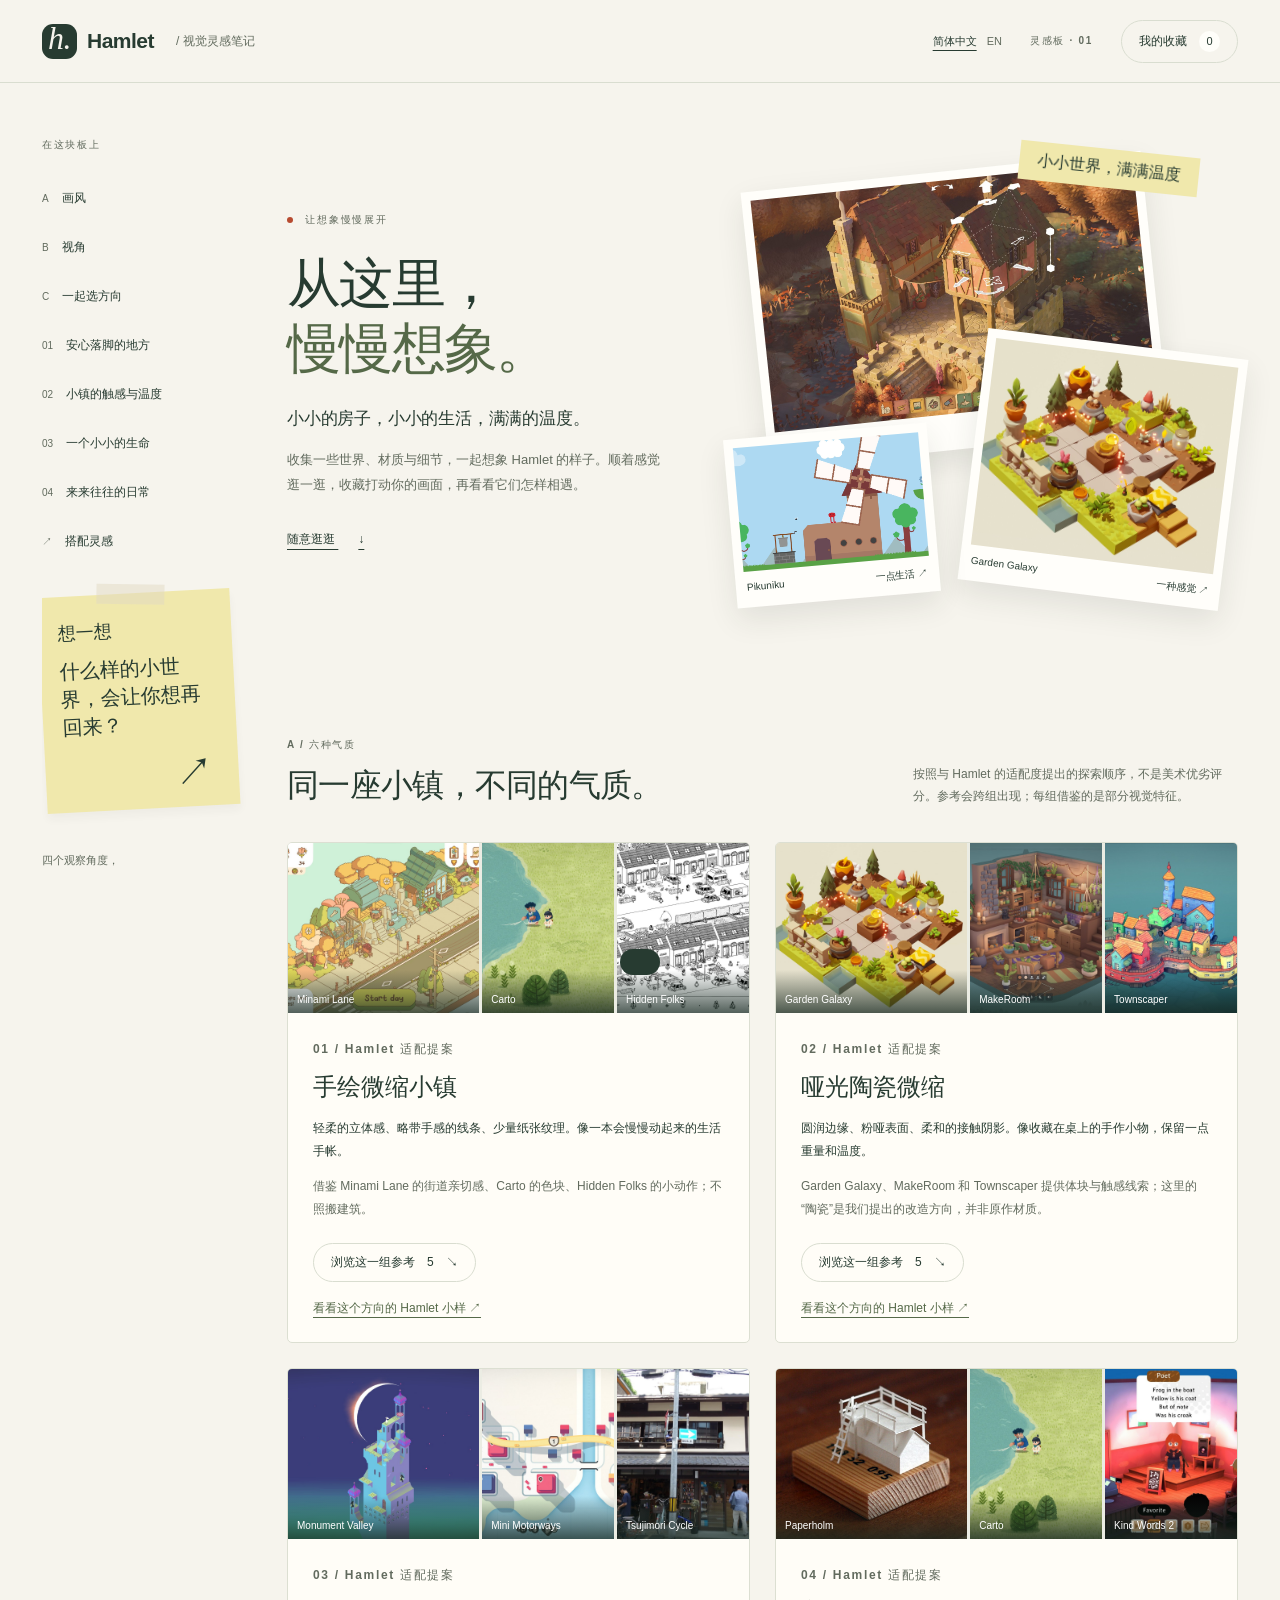
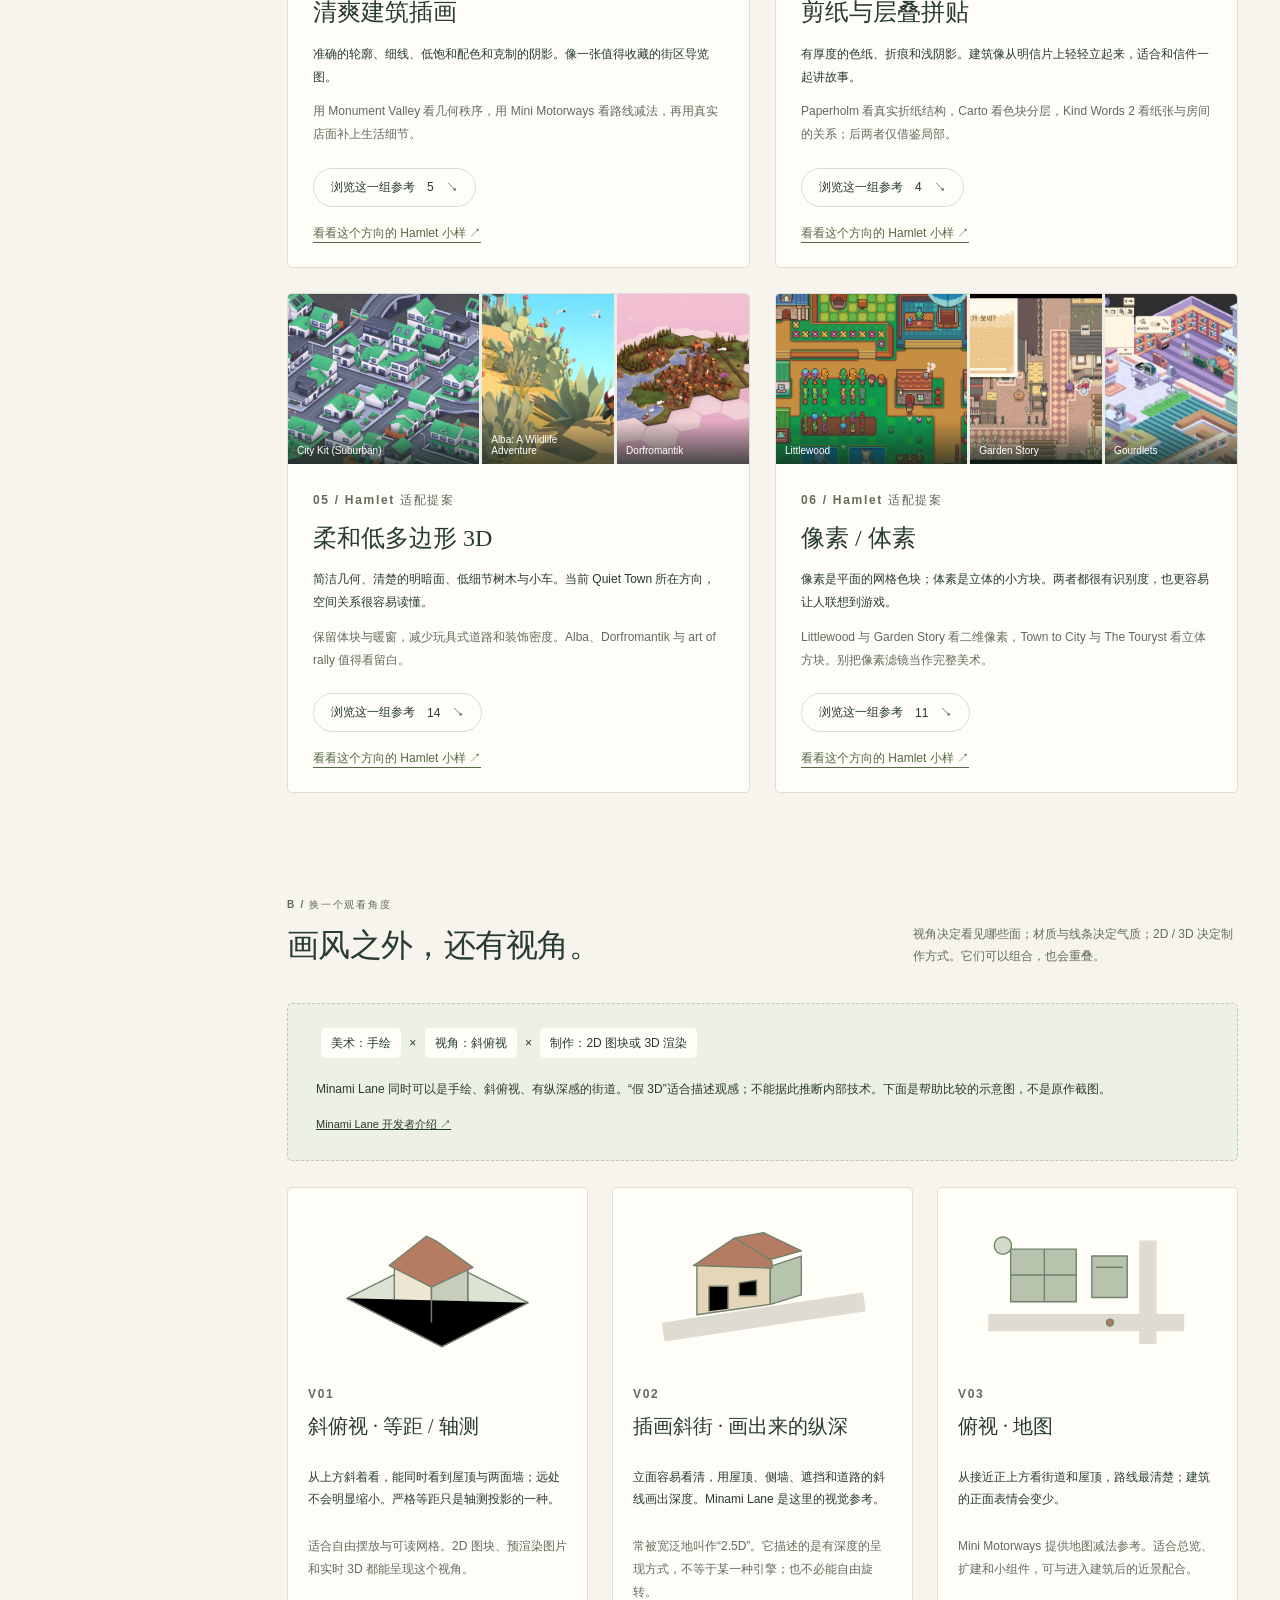
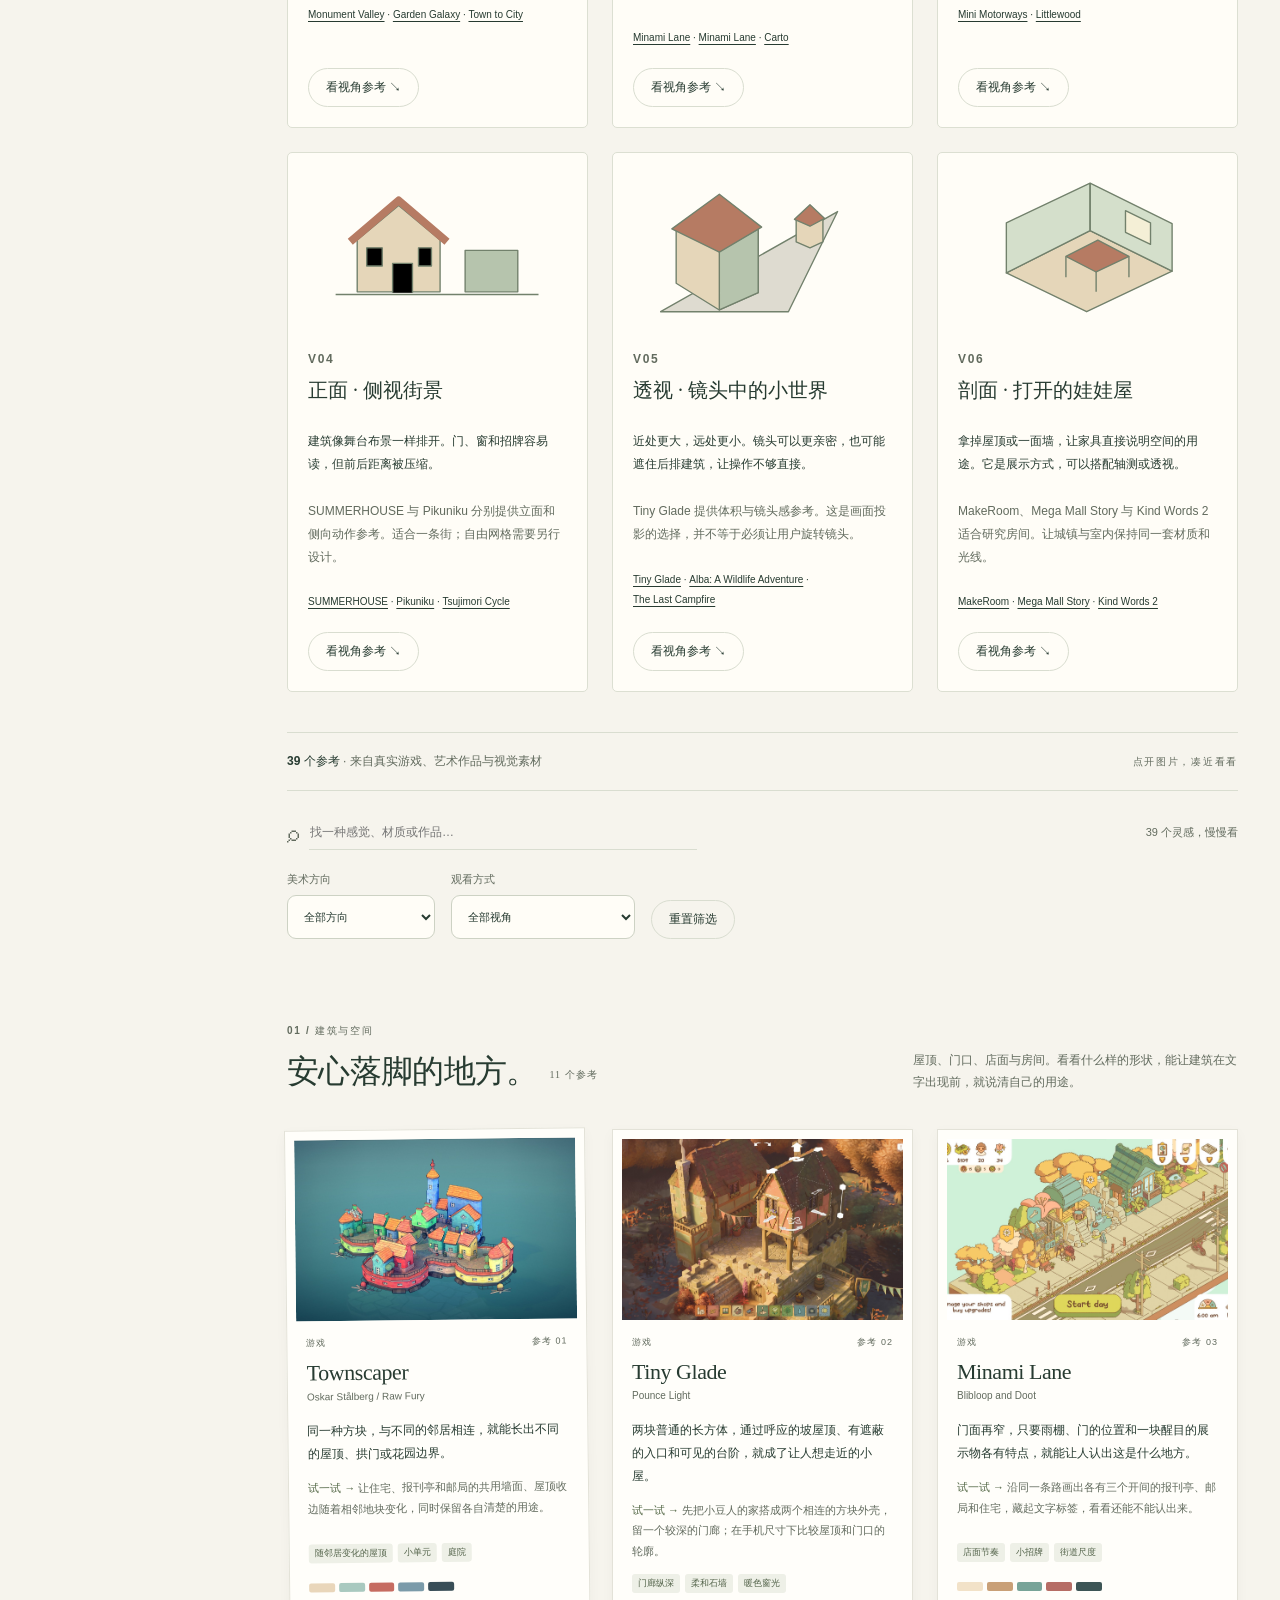
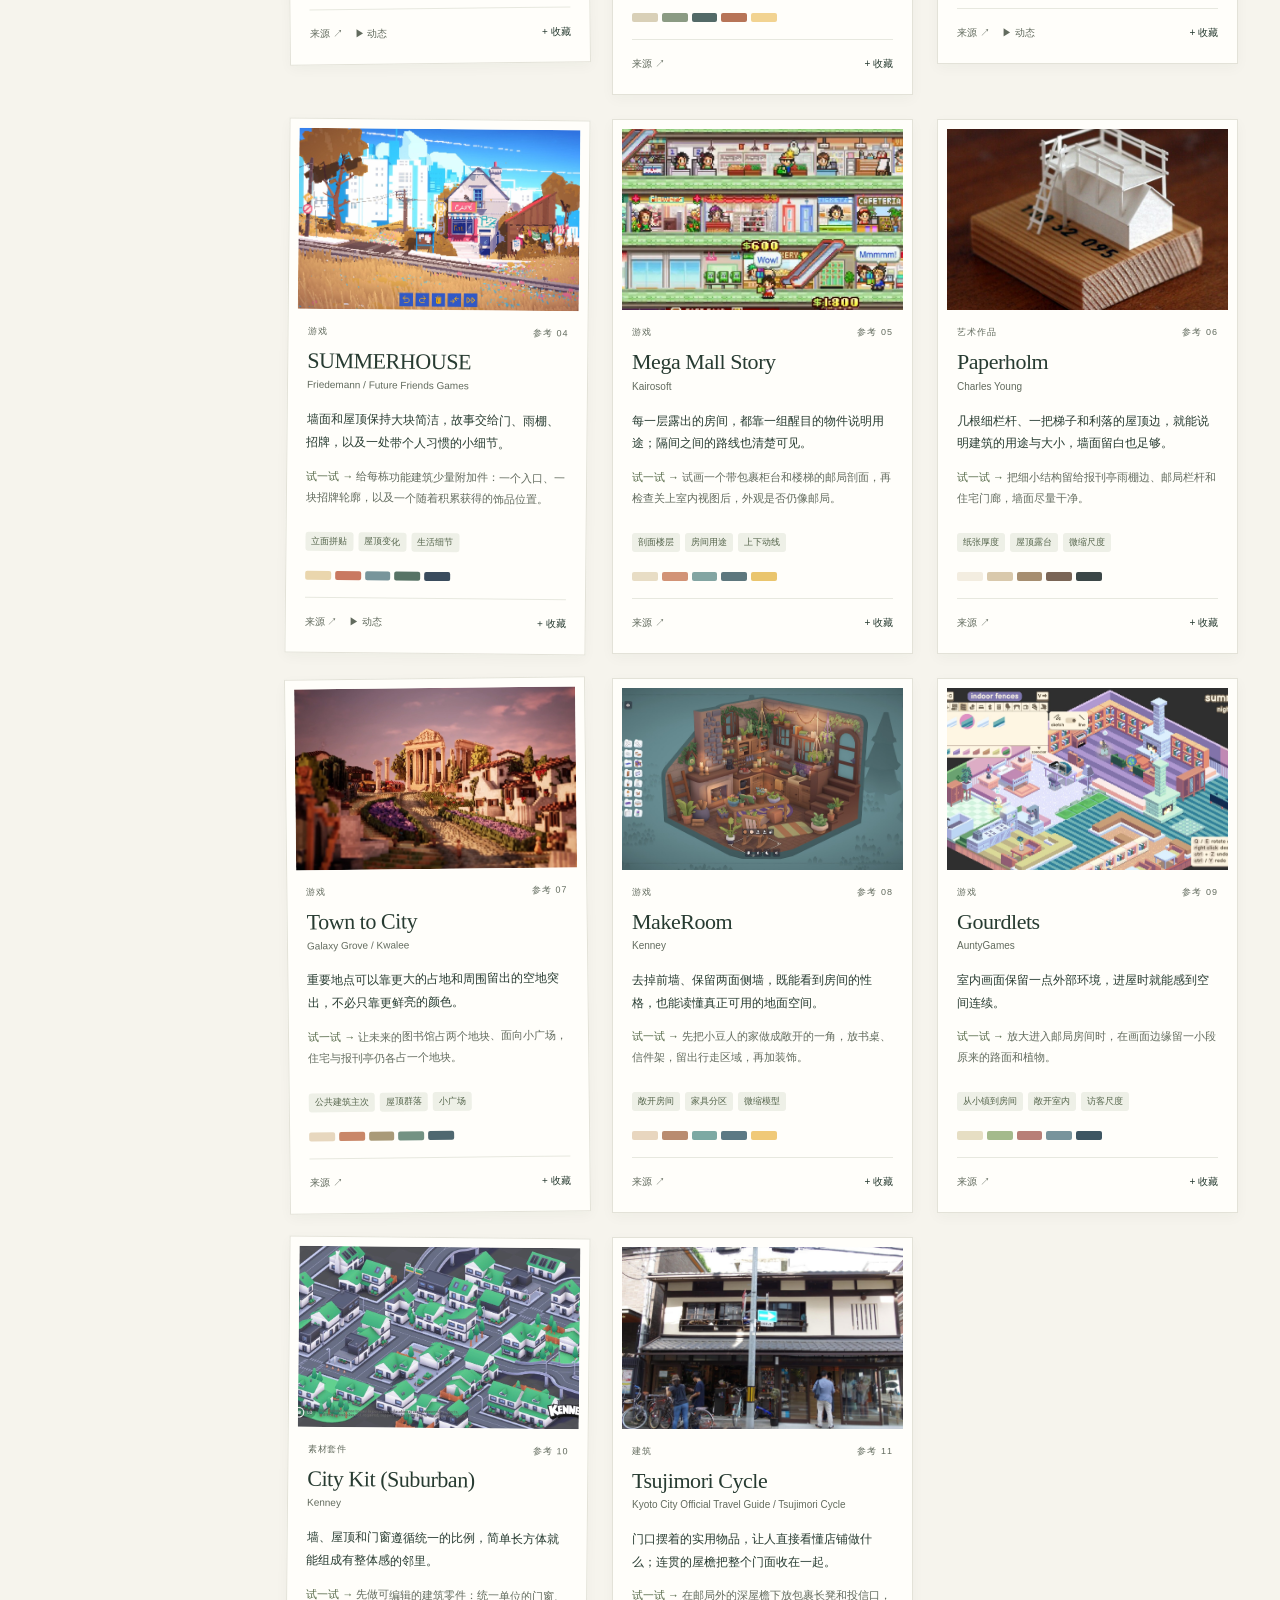
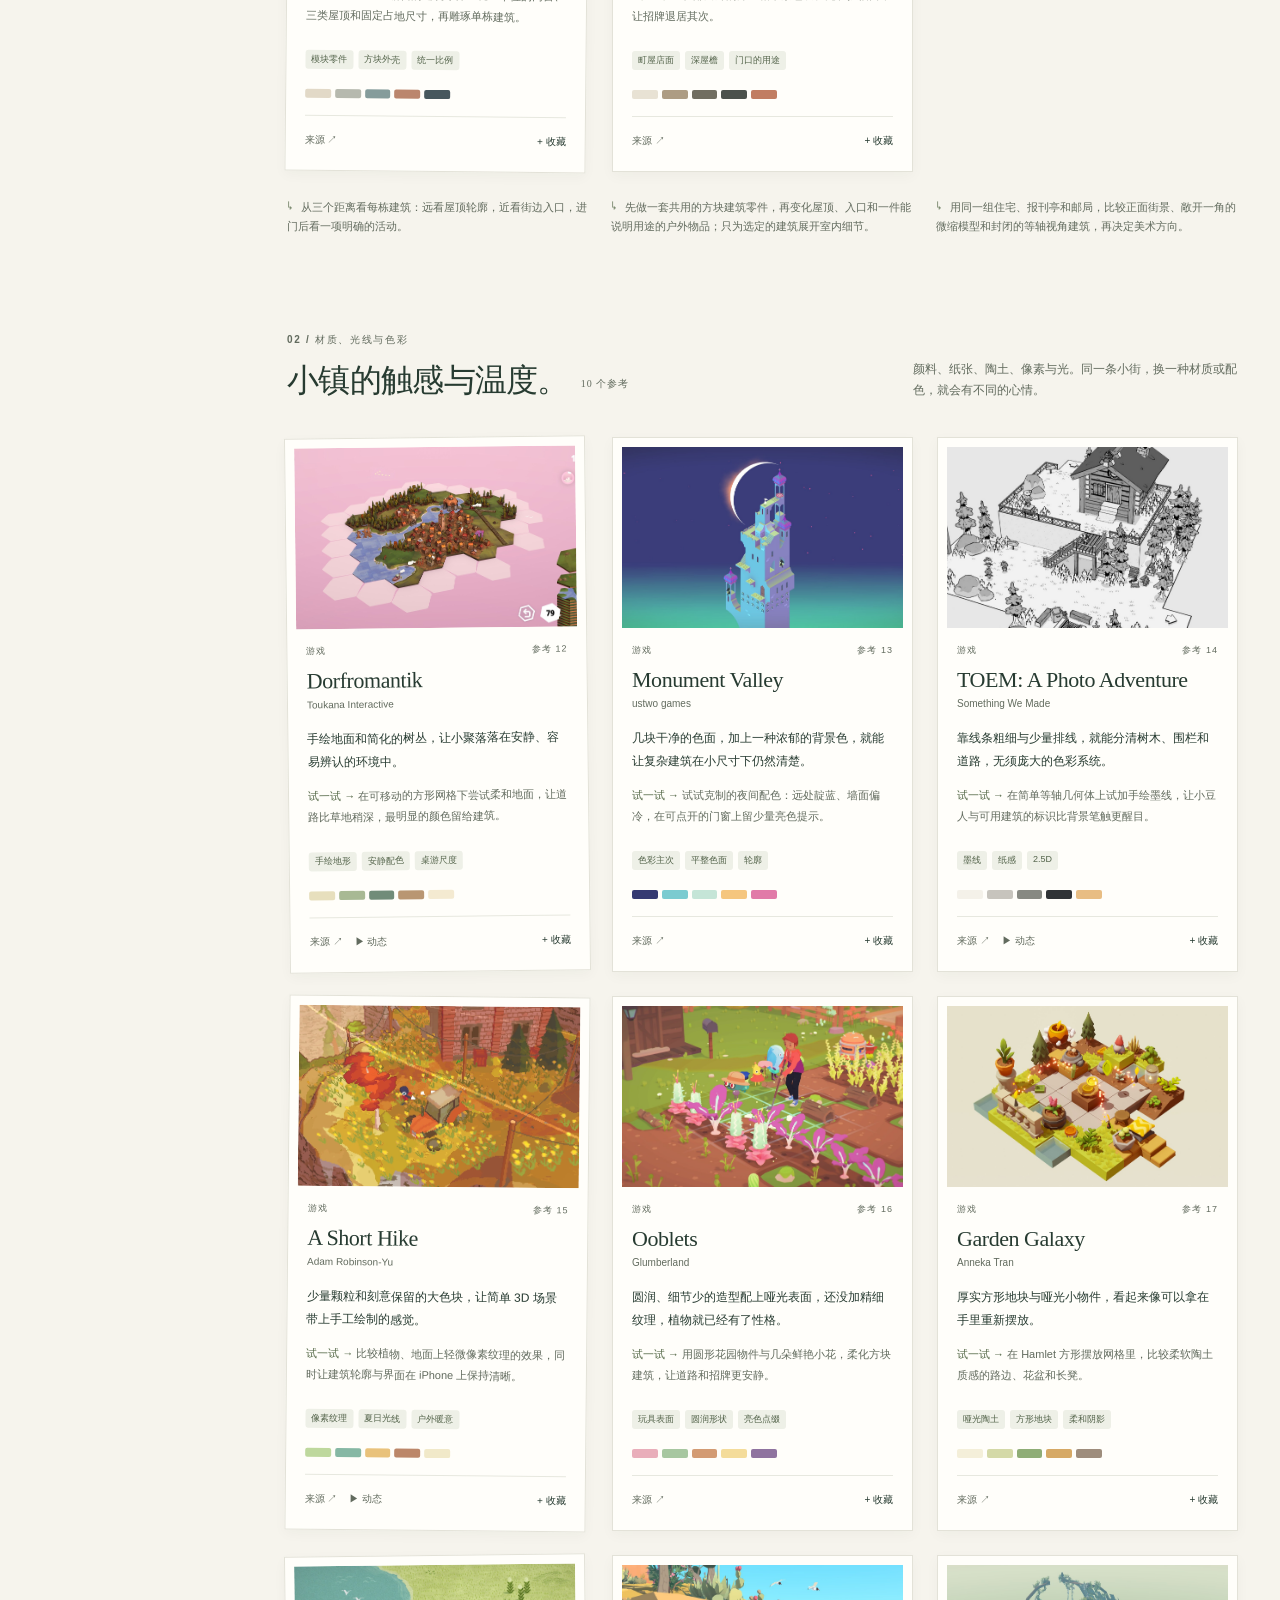
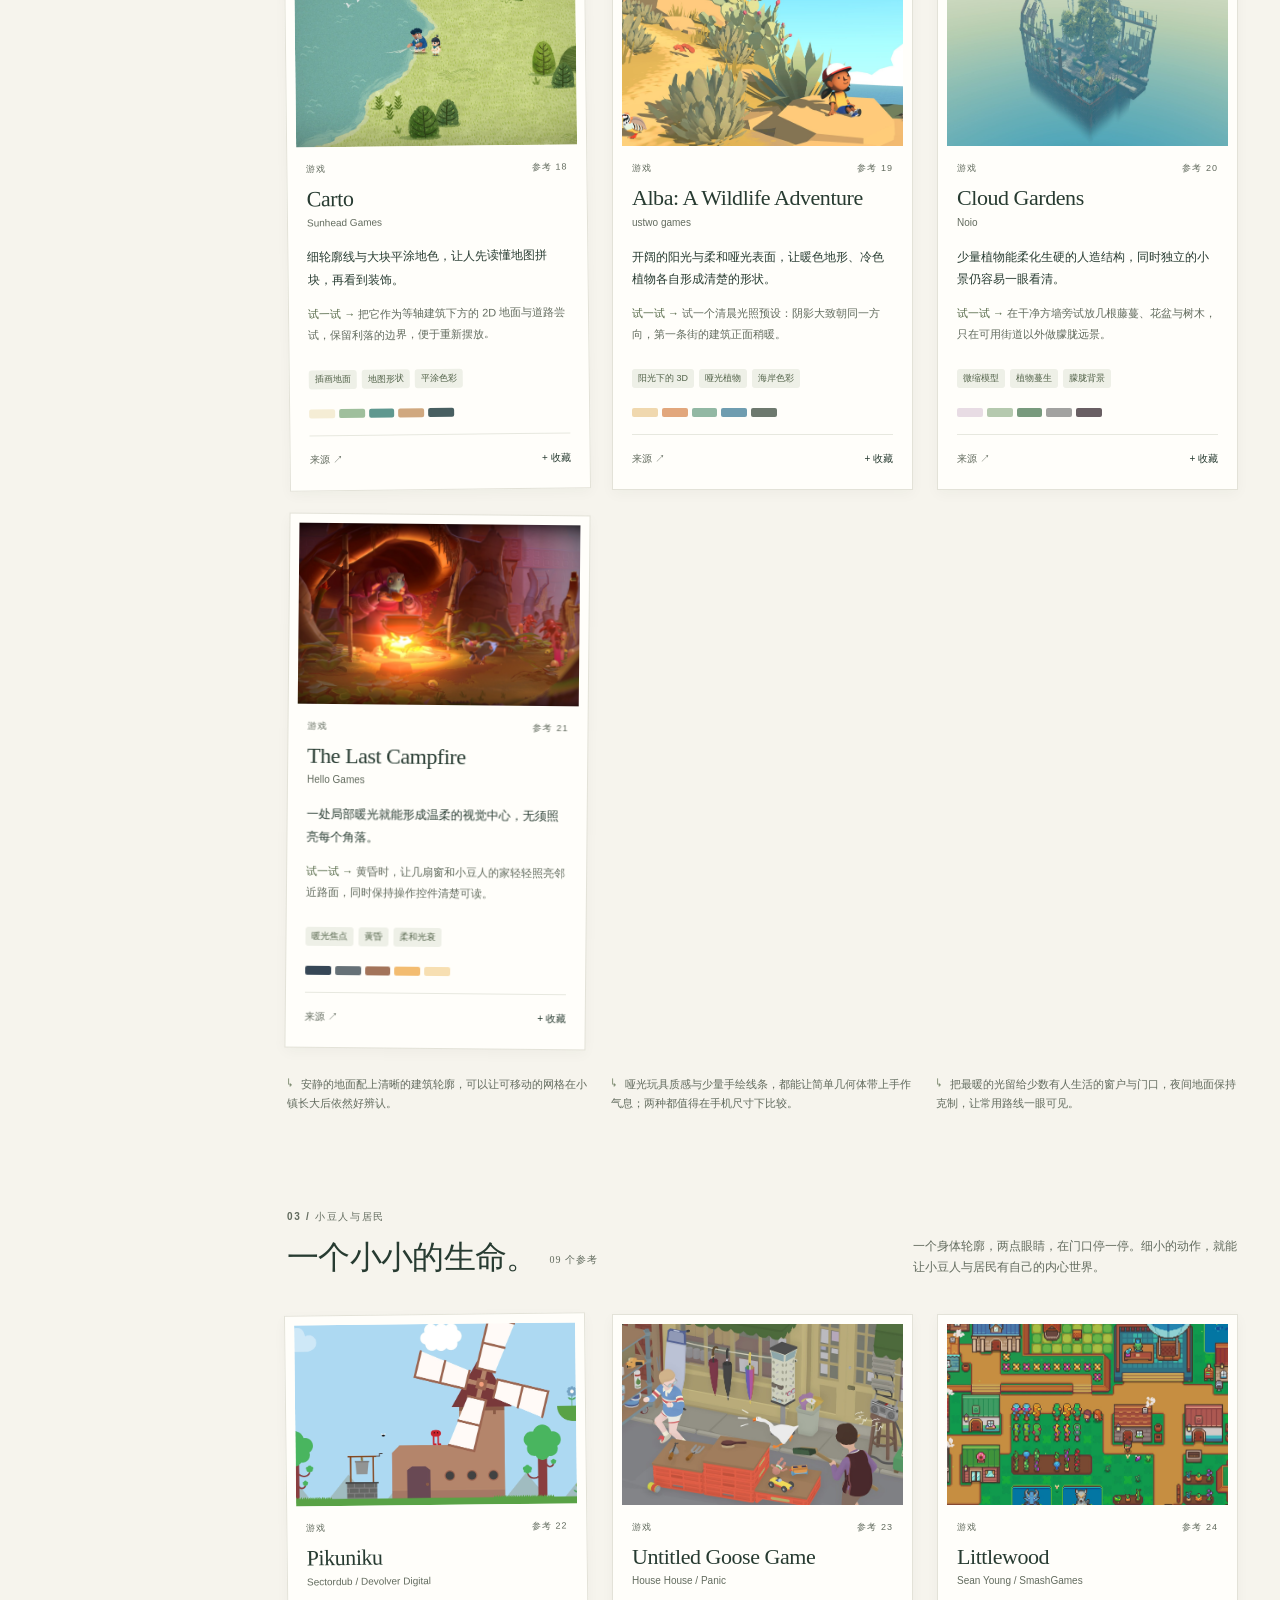
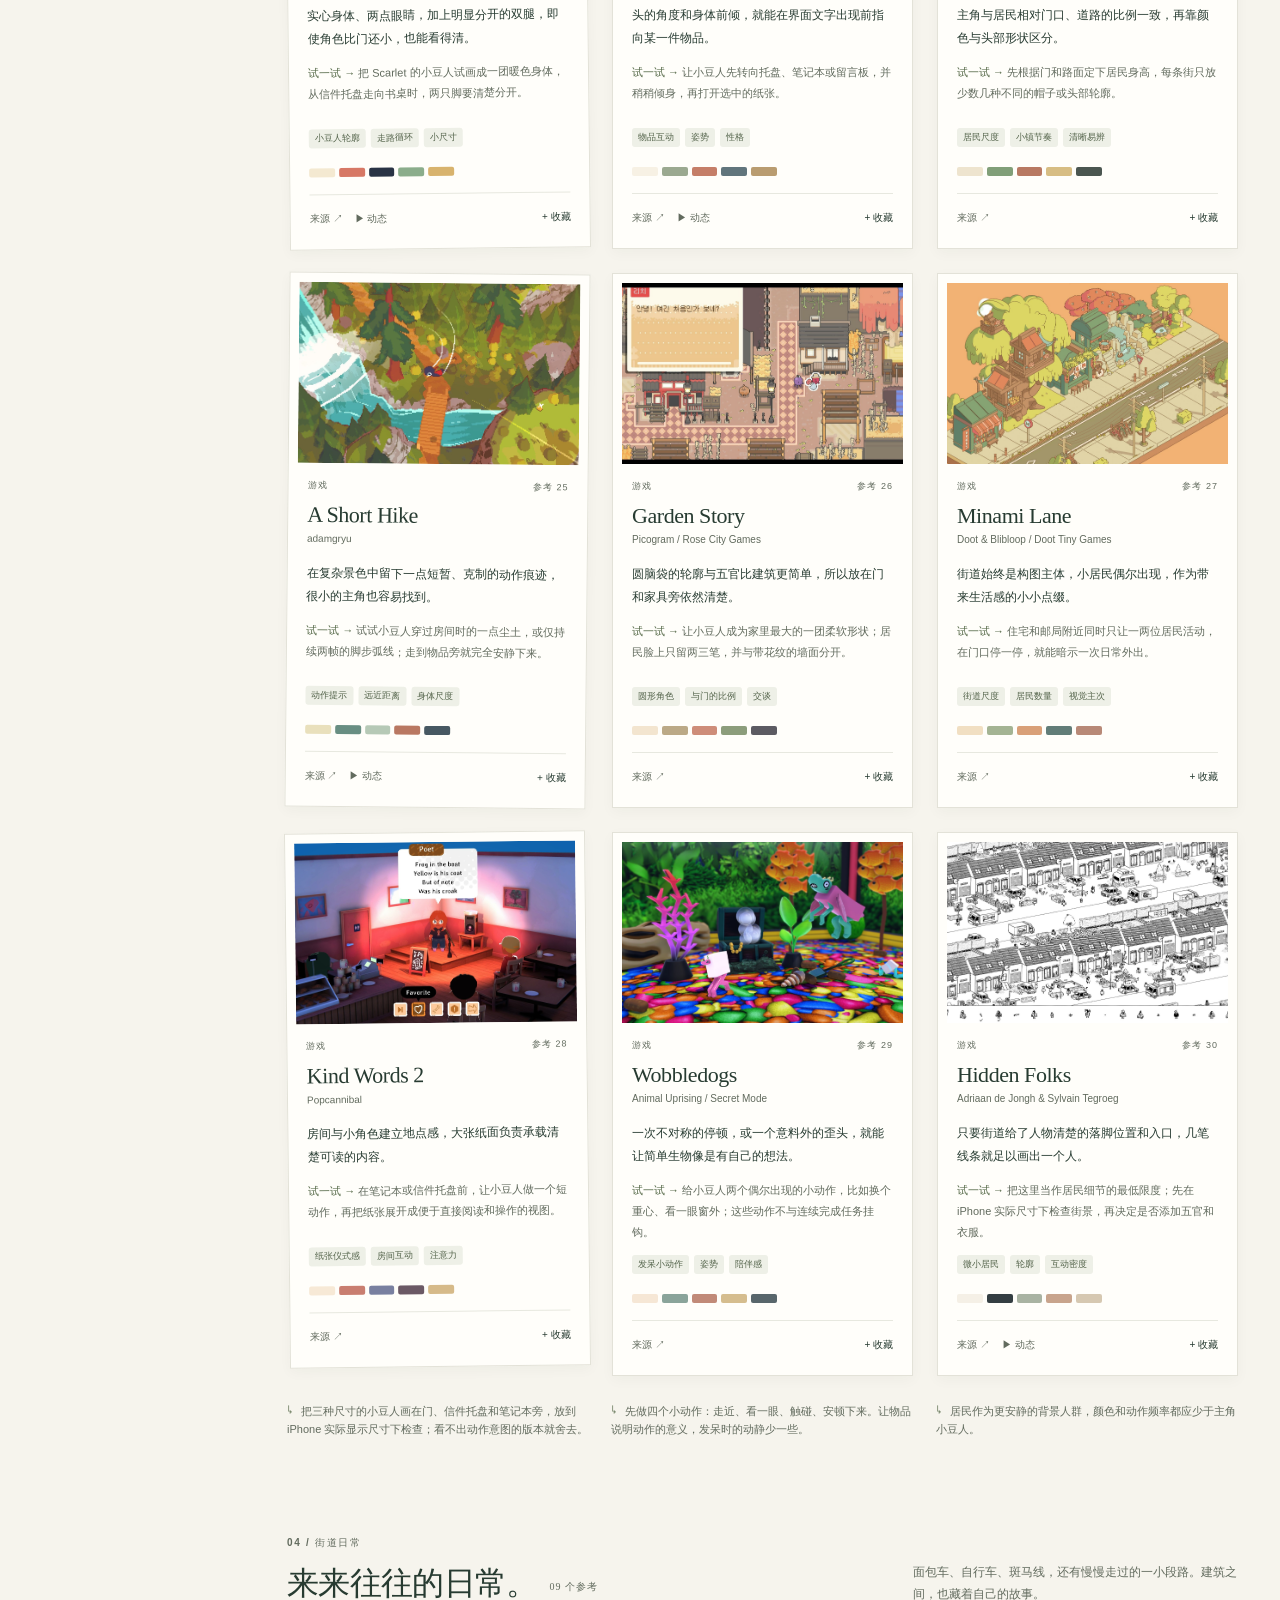
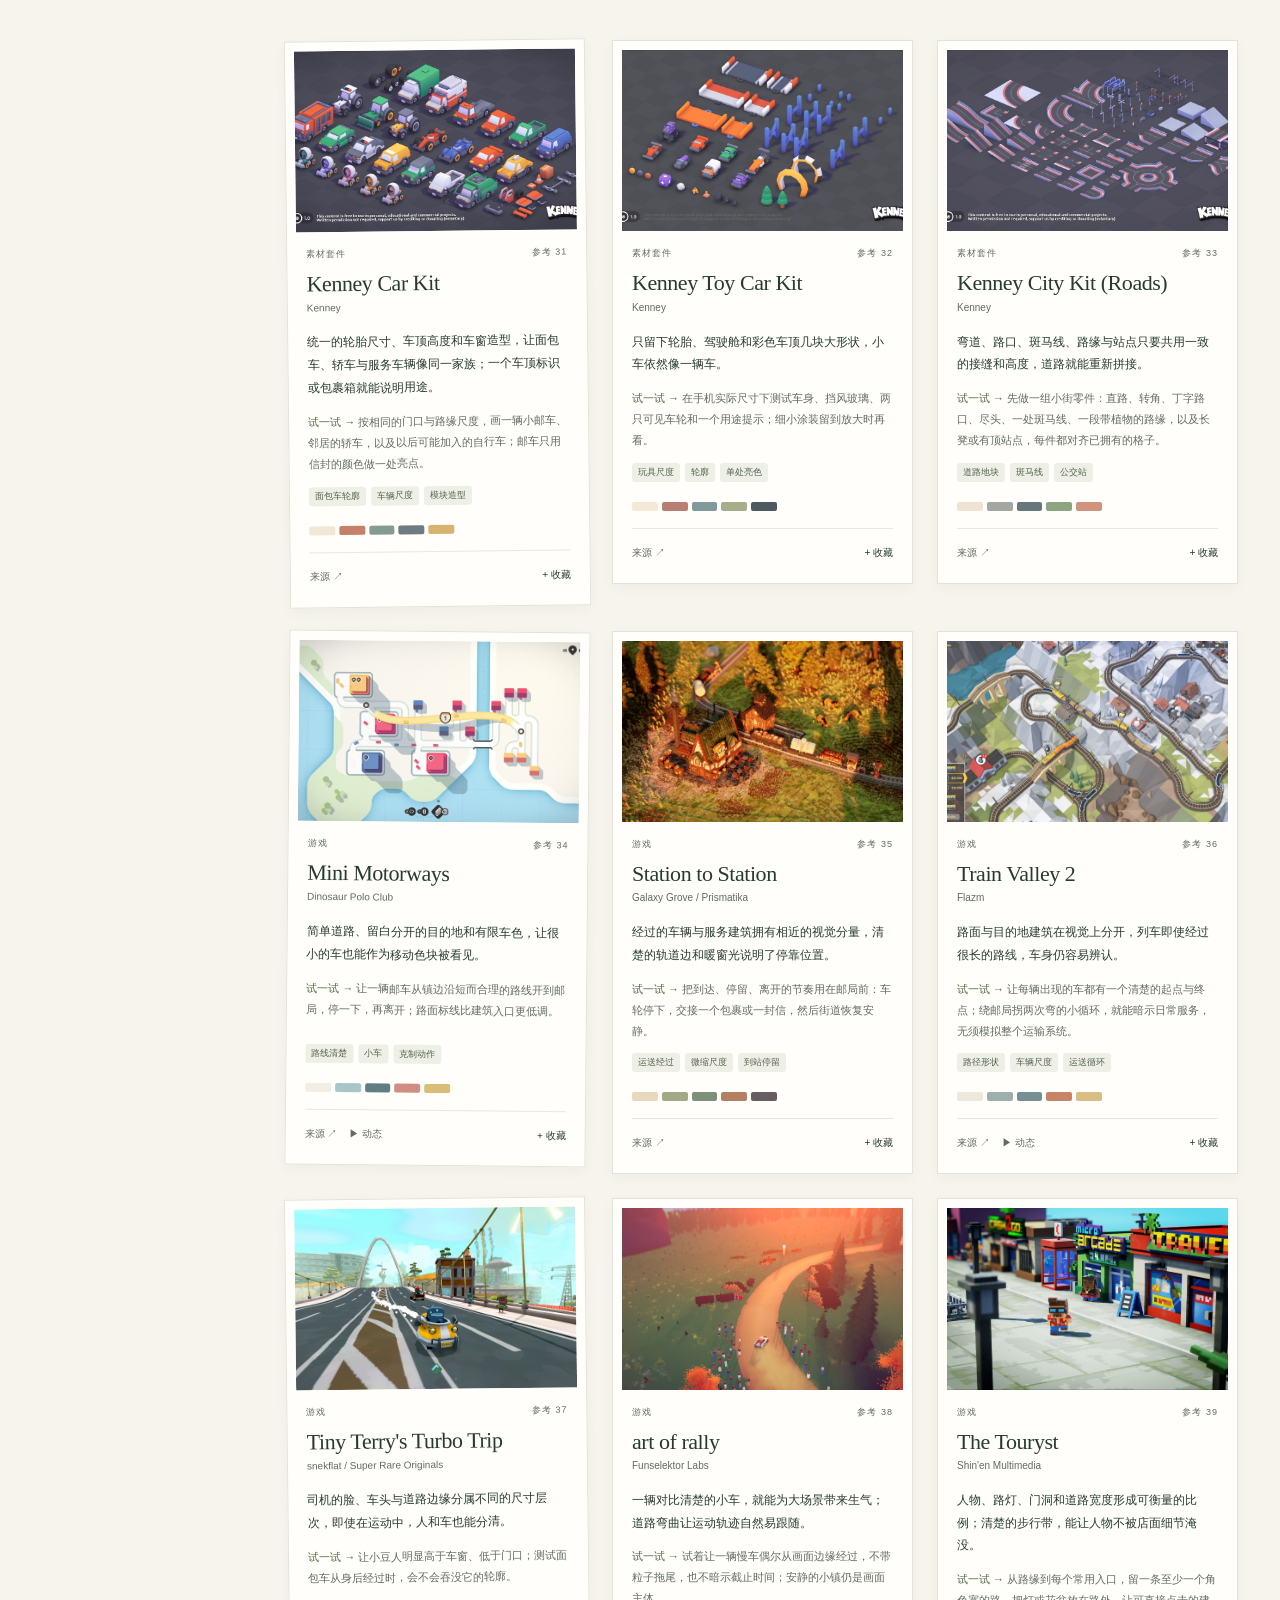
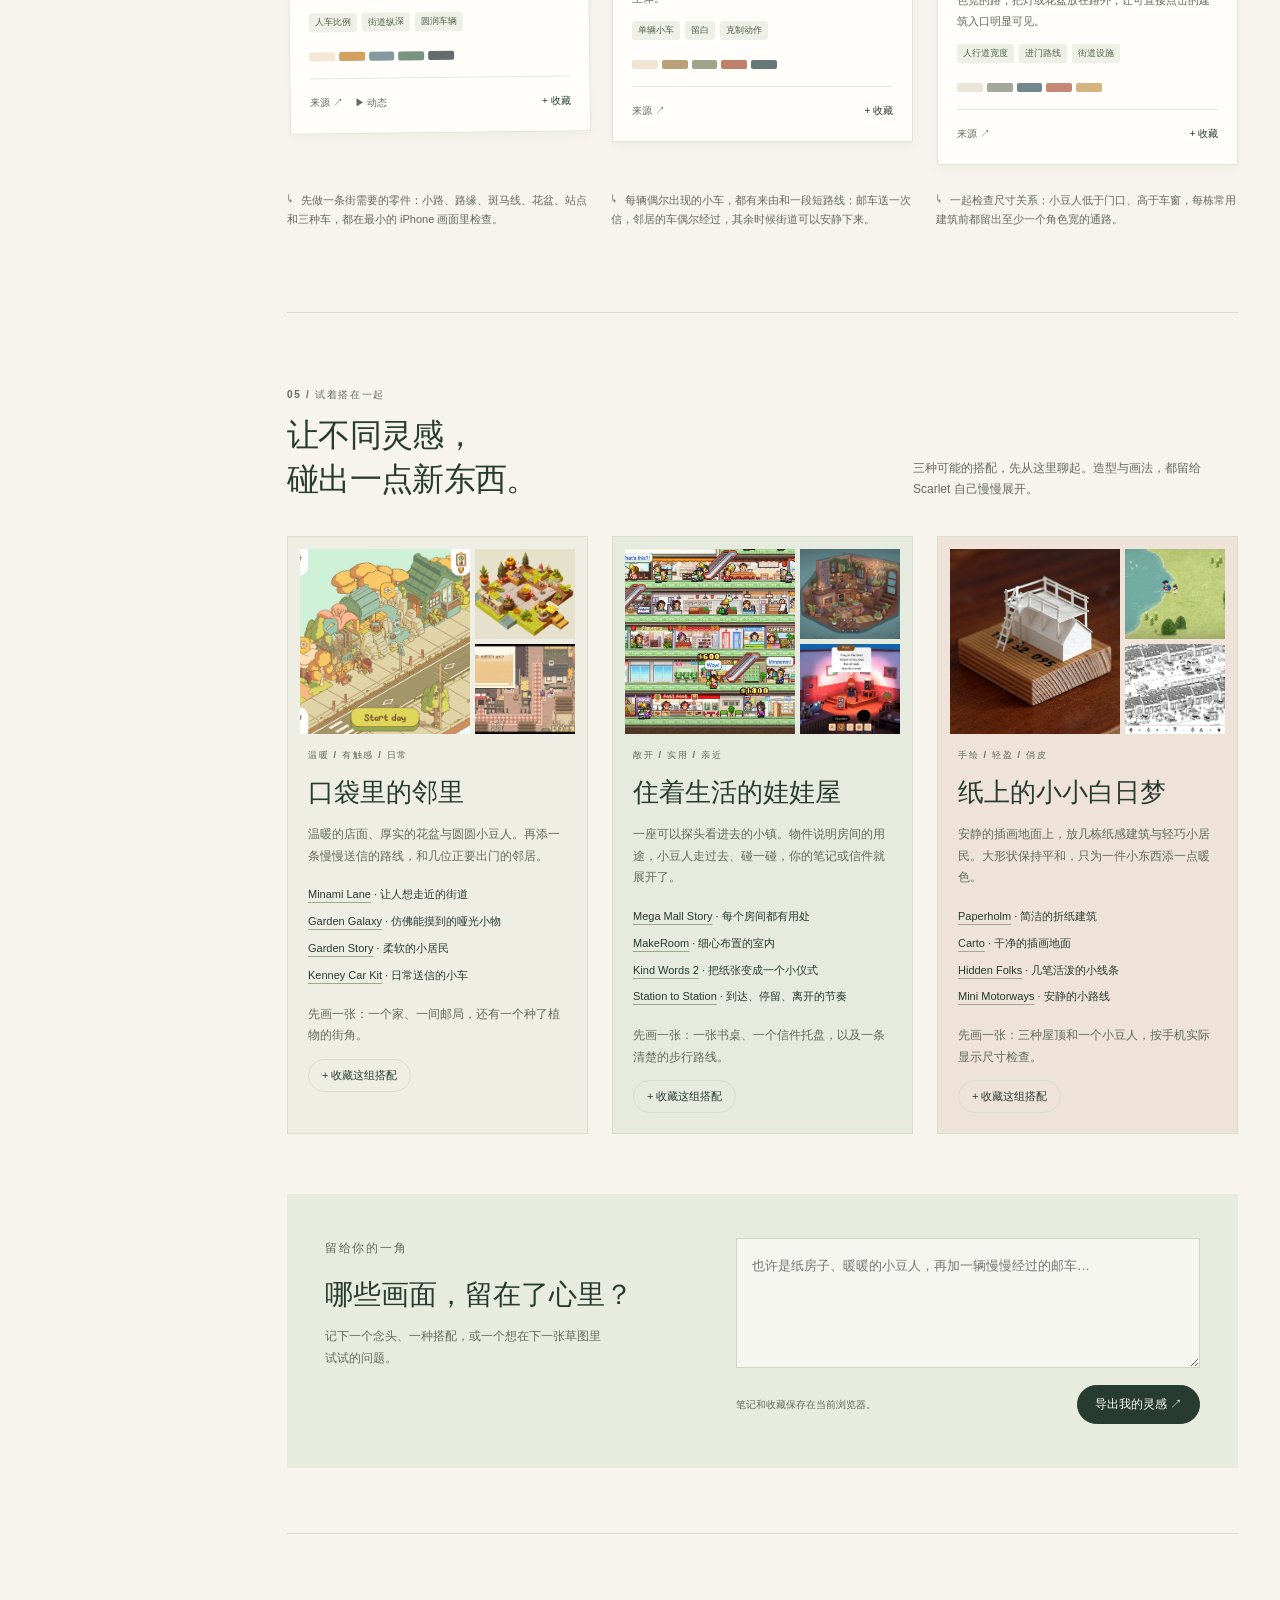
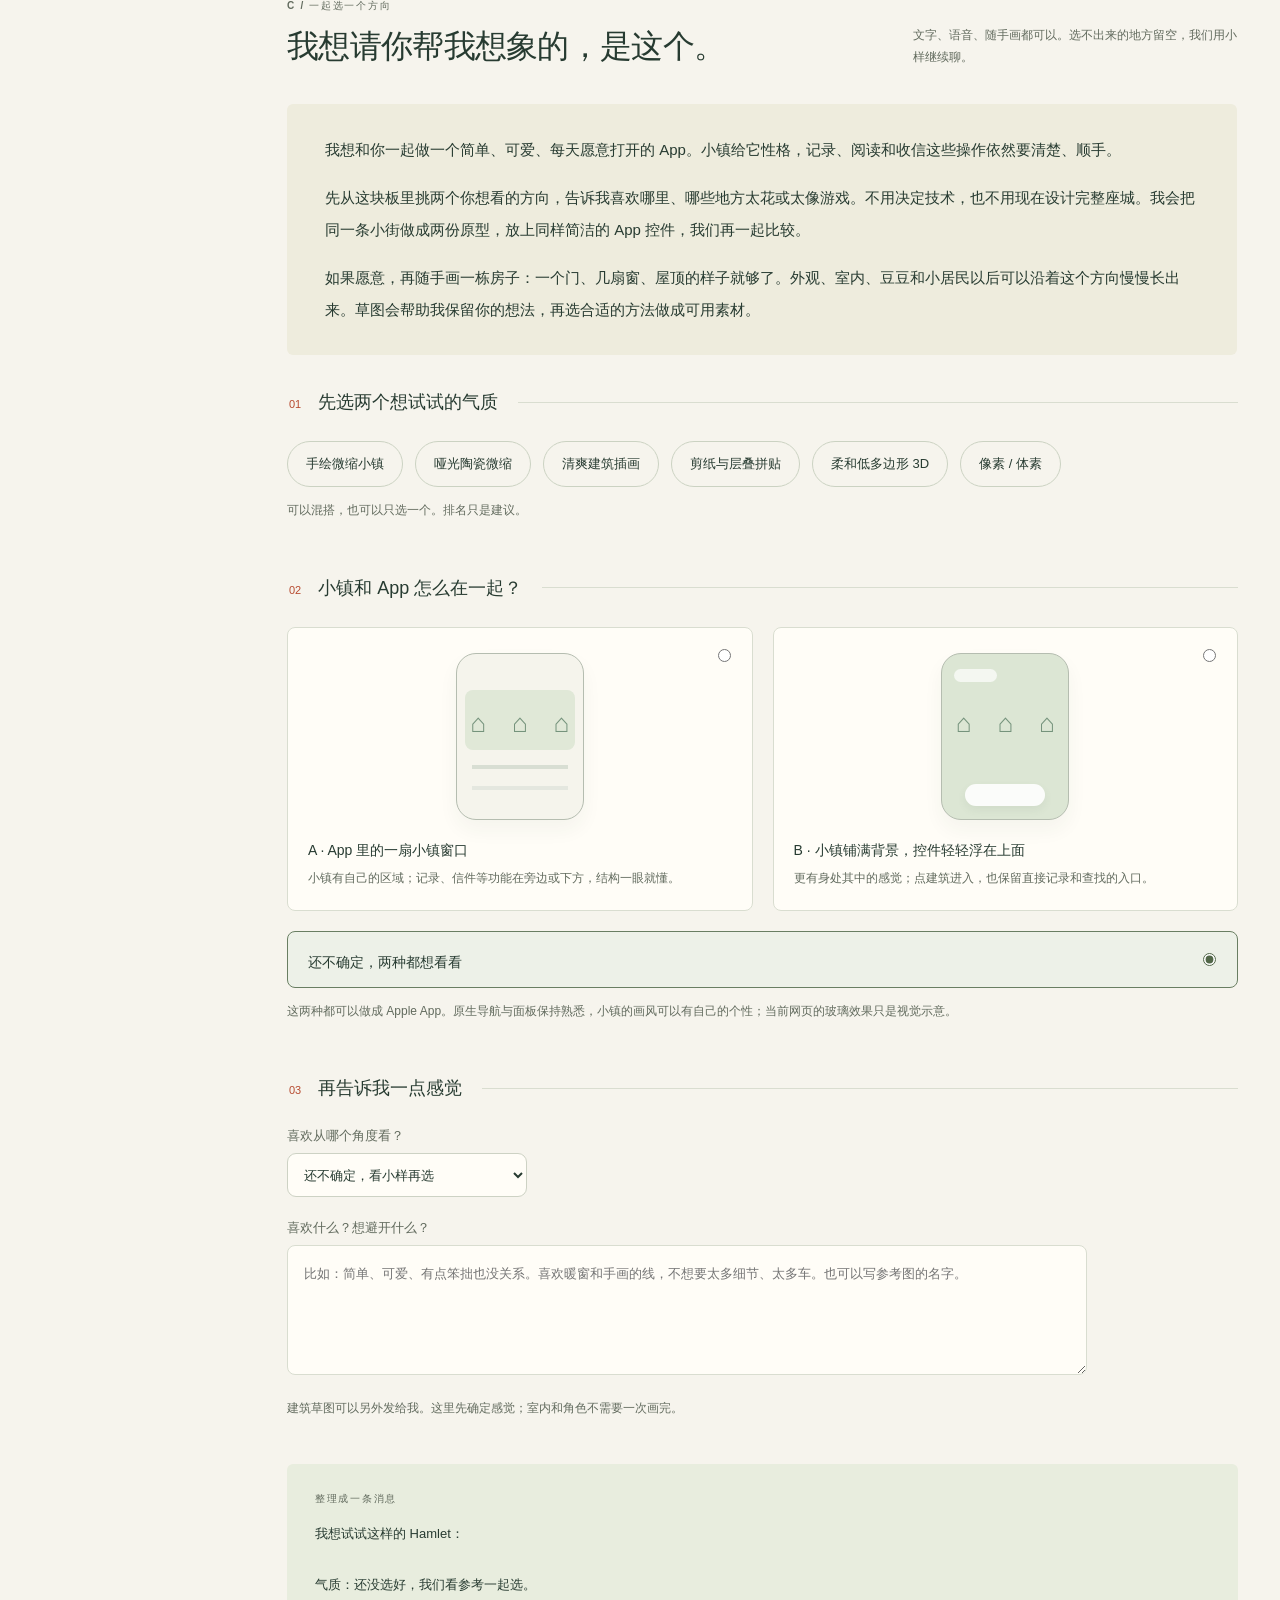
==== commit 9b5ee4b8: "Publish six Hamlet style mockups linked from mood board" ====
--- a/mood-board/index.html
+++ b/mood-board/index.html
@@ -37,6 +37,7 @@
 .guide,.brief-section{padding:65px 0 40px;scroll-margin-top:100px}.direction-grid{display:grid;grid-template-columns:repeat(2,minmax(0,1fr));gap:25px}.direction-card{background:#fffdf7;border:1px solid #dcdfd2;overflow:hidden;border-radius:5px}.direction-pictures{display:grid;grid-template-columns:1.45fr 1fr 1fr;gap:3px;background:#ebece3}.direction-pictures button{position:relative;border:0;padding:0;background:#dfe4d8;min-width:0;text-align:left}.direction-pictures img{width:100%;height:170px;display:block;object-fit:cover}.direction-pictures span{position:absolute;bottom:0;left:0;right:0;background:linear-gradient(transparent,#162820bd);color:#fff;padding:24px 9px 8px;font-size:10px}.direction-body{padding:25px}.direction-body .eyebrow{margin-bottom:10px}.direction-body h3,.view-card h3{font:24px/1.35 Georgia,'Songti SC',serif;margin:0 0 14px}.direction-body p,.view-card p{font-size:12px;line-height:1.9}.direction-take{color:var(--muted)}.direction-body .pill{margin-top:10px}.axis-note{padding:24px 28px;border:1px dashed #c0c8b5;border-radius:5px;background:#edf0e5;margin-bottom:26px;font-size:12px;line-height:1.9}.axis-note>span{display:inline-block;background:#fffdf7;padding:4px 10px;border-radius:5px;margin:0 5px 8px}.axis-note p{max-width:850px}.axis-note a{font-size:11px}.view-grid{display:grid;grid-template-columns:repeat(3,minmax(0,1fr));gap:24px}.view-card{padding:20px;background:#fffdf7;border:1px solid #dcdfd2;border-radius:5px;display:flex;flex-direction:column}.view-card svg{width:100%;height:160px;margin:0 0 15px}.view-card .eyebrow{margin-bottom:7px}.view-card h3{font-size:20px}.view-sources{font-size:10px;line-height:2;margin:12px 0 20px}.view-sources button{border:0;padding:0;background:none;font-size:inherit;text-decoration:underline;text-underline-offset:3px}.view-card>.pill{align-self:flex-start;margin-top:auto}.taxonomy-filters{display:flex;gap:16px;align-items:end;flex-wrap:wrap;padding:22px 0}.taxonomy-filters label,.brief-field{display:flex;flex-direction:column;gap:8px;font-size:11px;color:var(--muted)}select{font:inherit;color:var(--ink);background:#fffdf7;border:1px solid #cdd2c4;border-radius:9px;padding:11px 30px 11px 12px;max-width:100%;min-height:44px}.brief-section{border-top:1px solid var(--line);margin-top:40px}.brief-letter{background:#eeecdd;border-radius:6px;padding:30px 38px;margin-bottom:35px;max-width:950px}.brief-letter p{font-size:15px;line-height:2.1;margin:0 0 17px}.brief-letter p:last-child{margin-bottom:0}.brief-form fieldset{border:0;border-top:1px solid var(--line);padding:27px 0;margin:15px 0 5px;min-width:0}.brief-form legend{font-size:18px;padding-right:20px}.brief-form legend span{font-size:11px;color:var(--orange);margin-right:12px}.brief-chips{display:flex;flex-wrap:wrap;gap:12px}.brief-chip{cursor:pointer;position:relative}.brief-chip input{position:absolute;opacity:0}.brief-chip span{display:block;border:1px solid #cbd2c2;padding:13px 18px;border-radius:28px;font-size:13px}.brief-chip input:checked+span{background:var(--ink);color:#fff}.brief-chip input:focus-visible+span{outline:3px solid #b74b30;outline-offset:3px}.brief-hint{font-size:12px;line-height:1.9;color:var(--muted);max-width:830px}.layout-choices{display:grid;grid-template-columns:1fr 1fr;gap:20px}.layout-choices label{border:1px solid var(--line);border-radius:8px;padding:20px;background:#fffdf7;cursor:pointer;position:relative}.layout-choices label:has(input:checked){border-color:#697e62;background:#edf1e8}.layout-choices input{position:absolute;right:18px;top:18px;accent-color:#526748}.layout-choices strong{display:block;font-size:14px;font-weight:500;margin:15px 0 8px}.layout-choices small{display:block;color:var(--muted);line-height:1.8;font-size:12px}.layout-diagram{display:block;position:relative;width:128px;height:167px;margin:5px auto 22px;border:1px solid #b5bdb0;border-radius:20px;background:#f5f4ec;overflow:hidden;box-shadow:0 10px 20px #273b310c}.layout-diagram b{position:absolute;font-size:26px;color:#75937c;font-weight:400;left:10px;right:10px;top:52px;text-align:center}.window-layout i{position:absolute;left:8px;right:8px;top:36px;height:60px;background:#e0e8d7;border-radius:8px}.window-layout em{position:absolute;left:15px;right:15px;top:111px;height:25px;border-top:4px solid #d8ded3;border-bottom:4px solid #e4e7df}.world-layout{background:#dce6d4}.world-layout i{position:absolute;left:12px;top:15px;width:43px;height:13px;border-radius:10px;background:#ffffffab}.world-layout em{position:absolute;bottom:13px;left:23px;right:23px;height:22px;background:#ffffffe0;border-radius:15px;box-shadow:0 4px 8px #52674814}.layout-choices .layout-unsure{grid-column:1/-1;padding:7px 20px;background:transparent}.brief-field{margin-bottom:22px;font-size:13px;max-width:800px}.brief-field select{align-self:start;min-width:240px}.brief-field textarea{min-height:130px;background:#fffdf7;border:1px solid var(--line);border-radius:8px;padding:16px;line-height:1.8;font-size:13px;width:100%;color:var(--ink)}.brief-output{padding:28px;background:#e8edde;border-radius:6px}.brief-output .eyebrow{margin-bottom:15px}.brief-output pre{white-space:pre-wrap;overflow-wrap:anywhere;font:13px/1.95 BoardSans,Arial,sans-serif;margin:0}.brief-actions{display:flex;flex-wrap:wrap;gap:12px;align-items:center;margin-top:25px}.brief-actions>span{font-size:11px;line-height:1.7;color:var(--muted)}.rail{overflow-y:auto}.rail-note{margin-top:30px}
 @media(max-width:1100px){.direction-pictures img{height:135px}.view-grid{grid-template-columns:repeat(2,minmax(0,1fr))}}
 @media(max-width:650px){.direction-grid,.view-grid,.layout-choices{grid-template-columns:1fr}.direction-pictures img{height:140px}.direction-body{padding:21px}.guide .section-heading h2,.brief-section .section-heading h2{font-size:29px}.guide,.brief-section{padding-top:45px}.axis-note{padding:20px}.brief-letter{padding:23px}.brief-letter p{font-size:14px}.brief-output{padding:22px}.taxonomy-filters{gap:12px}.taxonomy-filters label{width:100%}.taxonomy-filters select{width:100%}.layout-choices .layout-unsure{grid-column:auto}.brief-form legend{font-size:17px}.brief-chip span{font-size:12px;padding:12px 15px}.view-card svg{height:170px}.brief-field select{min-width:0;width:100%}}
+.study-entry{display:block;font-size:12px;text-underline-offset:5px;margin-top:18px;color:var(--leaf)}
 </style>
   <noscript><style>.board-tools,.pin,.watch,.desk,.edition,#shortlist-toggle,.recipe .pill,.taxonomy-filters,.direction-body>.pill,.view-card>.pill,.brief-form{display:none!important}</style></noscript>
 </head>
@@ -68,7 +69,7 @@
         <div class="intro-copy"><p class="eyebrow"><span class="small-dot"></span> 让想象慢慢展开</p><h1 id="intro-title">从这里，<br><em>慢慢想象。</em></h1><p class="intro-deck">小小的房子，小小的生活，满满的温度。</p><p class="intro-description">收集一些世界、材质与细节，一起想象 Hamlet 的样子。顺着感觉逛一逛，收藏打动你的画面，再看看它们怎样相遇。</p><a class="text-link" href="#board">随意逛逛 <span>↓</span></a></div>
         <div class="hero-collage"><button class="hero-piece" data-open="b-tiny-glade" aria-label="查看 Tiny Glade"><img src="assets/b-tiny-glade.jpg" alt="Tiny Glade 的日间画面：两间木石小屋相连，带有陡峭瓦屋顶、遮蔽入口、阳台和台阶。"  decoding="async"><p><span>Tiny Glade</span><span>一个地方 ↗</span></p></button><button class="hero-piece" data-open="r-garden-galaxy" aria-label="查看 Garden Galaxy"><img src="assets/r-garden-galaxy.jpg" alt="小小的等轴视角花园地块，上面摆着微型植物和家具。"  decoding="async"><p><span>Garden Galaxy</span><span>一种感觉 ↗</span></p></button><button class="hero-piece" data-open="p-pikuniku" aria-label="查看 Pikuniku"><img src="assets/p-pikuniku.jpg" alt="红色双腿小角色 Piku 站在风车屋顶上，背景是大块平涂形状。"  decoding="async"><p><span>Pikuniku</span><span>一点生活 ↗</span></p></button><span class="hero-tag">小小世界，满满温度</span></div>
       </section>
-      <section class="guide" id="art-directions"><div class="section-heading"><div><p class="eyebrow">A / 六种气质</p><h2>同一座小镇，不同的气质。</h2></div><p>按照与 Hamlet 的适配度提出的探索顺序，不是美术优劣评分。参考会跨组出现；每组借鉴的是部分视觉特征。</p></div><div class="direction-grid"><article class="direction-card" id="style-illustrated"><div class="direction-pictures"><button data-open="b-minami-lane" aria-label="Minami Lane — 每家小店，都有自己的门面"><img src="assets/b-minami-lane.jpg" alt="Minami Lane 的游戏画面：带有日式气息的小住宅与商店，沿着一条窄街排列。" loading="lazy"><span>Minami Lane</span></button><button data-open="r-carto" aria-label="Carto"><img src="assets/r-carto.jpg" alt="Carto 的手绘风景，地块形状干净，轮廓线纤细。" loading="lazy"><span>Carto</span></button><button data-open="p-hidden-folks" aria-label="Hidden Folks — 小到什么程度，仍能看见生活"><img src="assets/p-hidden-folks.jpg" alt="黑白微缩郊区里，一排排住宅、车辆与许多小人散布其间。" loading="lazy"><span>Hidden Folks</span></button></div><div class="direction-body"><p class="eyebrow">01 / Hamlet 适配提案</p><h3>手绘微缩小镇</h3><p>轻柔的立体感、略带手感的线条、少量纸张纹理。像一本会慢慢动起来的生活手帐。</p><p class="direction-take">借鉴 Minami Lane 的街道亲切感、Carto 的色块、Hidden Folks 的小动作；不照搬建筑。</p><button class="pill" data-style-filter="illustrated">浏览这一组参考 <span>5</span> ↘</button></div></article><article class="direction-card" id="style-ceramic"><div class="direction-pictures"><button data-open="r-garden-galaxy" aria-label="Garden Galaxy"><img src="assets/r-garden-galaxy.jpg" alt="小小的等轴视角花园地块，上面摆着微型植物和家具。" loading="lazy"><span>Garden Galaxy</span></button><button data-open="b-makeroom" aria-label="MakeRoom — 一个房间，也是一座小模型"><img src="assets/b-makeroom.jpg" alt="MakeRoom 的等轴视角剖面房间：家具沿墙分组摆放，朝向观者的一侧敞开。" loading="lazy"><span>MakeRoom</span></button><button data-open="b-townscaper" aria-label="Townscaper — 相邻方块，长出不同建筑"><img src="assets/b-townscaper.jpg" alt="从斜上方看到的 Townscaper 水上聚落，紧凑的建筑连着高低不同的坡屋顶、露台和一座小塔。" loading="lazy"><span>Townscaper</span></button></div><div class="direction-body"><p class="eyebrow">02 / Hamlet 适配提案</p><h3>哑光陶瓷微缩</h3><p>圆润边缘、粉哑表面、柔和的接触阴影。像收藏在桌上的手作小物，保留一点重量和温度。</p><p class="direction-take">Garden Galaxy、MakeRoom 和 Townscaper 提供体块与触感线索；这里的“陶瓷”是我们提出的改造方向，并非原作材质。</p><button class="pill" data-style-filter="ceramic">浏览这一组参考 <span>5</span> ↘</button></div></article><article class="direction-card" id="style-architectural"><div class="direction-pictures"><button data-open="r-monument-valley" aria-label="Monument Valley"><img src="assets/r-monument-valley.jpg" alt="深靛蓝背景前，矗立着 Monument Valley 浅青绿色的塔楼。" loading="lazy"><span>Monument Valley</span></button><button data-open="s-mini-motorways" aria-label="Mini Motorways — 小车像轻轻移动的色点"><img src="assets/s-mini-motorways.jpg" alt="极简俯视城市里，浅色弯路连接着彩色建筑，少数粉色与黄色小车在路上移动。" loading="lazy"><span>Mini Motorways</span></button><button data-open="b-kyoto-cycle-shop" aria-label="Tsujimori Cycle — 店门口，就能看出日常"><img src="assets/b-kyoto-cycle-shop.jpg" alt="京都 Tsujimori Cycle 町屋店面的照片：深瓦檐、楼上格栅、敞开的一层店铺，以及街边的自行车。" loading="lazy"><span>Tsujimori Cycle</span></button></div><div class="direction-body"><p class="eyebrow">03 / Hamlet 适配提案</p><h3>清爽建筑插画</h3><p>准确的轮廓、细线、低饱和配色和克制的阴影。像一张值得收藏的街区导览图。</p><p class="direction-take">用 Monument Valley 看几何秩序，用 Mini Motorways 看路线减法，再用真实店面补上生活细节。</p><button class="pill" data-style-filter="architectural">浏览这一组参考 <span>5</span> ↘</button></div></article><article class="direction-card" id="style-paper"><div class="direction-pictures"><button data-open="b-paperholm" aria-label="Paperholm — 薄薄纸片，清楚轮廓"><img src="assets/b-paperholm.jpg" alt="Charles Young 制作的白色纸建筑：木底座上有屋顶露台、纤细栏杆和梯子。" loading="lazy"><span>Paperholm</span></button><button data-open="r-carto" aria-label="Carto"><img src="assets/r-carto.jpg" alt="Carto 的手绘风景，地块形状干净，轮廓线纤细。" loading="lazy"><span>Carto</span></button><button data-open="p-kind-words" aria-label="Kind Words 2 — 有了小人，纸张也有了所在"><img src="assets/p-kind-words.jpg" alt="暖色房间里有一位小小的说话者，场景上方是一张较大的纸质对话卡。" loading="lazy"><span>Kind Words 2</span></button></div><div class="direction-body"><p class="eyebrow">04 / Hamlet 适配提案</p><h3>剪纸与层叠拼贴</h3><p>有厚度的色纸、折痕和浅阴影。建筑像从明信片上轻轻立起来，适合和信件一起讲故事。</p><p class="direction-take">Paperholm 看真实折纸结构，Carto 看色块分层，Kind Words 2 看纸张与房间的关系；后两者仅借鉴局部。</p><button class="pill" data-style-filter="paper">浏览这一组参考 <span>4</span> ↘</button></div></article><article class="direction-card" id="style-lowpoly"><div class="direction-pictures"><button data-open="b-kenney-suburban" aria-label="City Kit (Suburban) — 零件统一，房子各有样子"><img src="assets/b-kenney-suburban.jpg" alt="Kenney 的 City Kit (Suburban) 示例：一组方块小房子，共用统一的尺度与几何造型。" loading="lazy"><span>City Kit (Suburban)</span></button><button data-open="r-alba" aria-label="Alba: A Wildlife Adventure"><img src="assets/r-alba.jpg" alt="Alba 的向阳山坡，有简化的灌木、暖色岩石和清澈蓝天。" loading="lazy"><span>Alba: A Wildlife Adventure</span></button><button data-open="r-dorfromantik" aria-label="Dorfromantik"><img src="assets/r-dorfromantik.jpg" alt="Dorfromantik 手绘质感的微缩风景，村庄地块连成小小聚落。" loading="lazy"><span>Dorfromantik</span></button></div><div class="direction-body"><p class="eyebrow">05 / Hamlet 适配提案</p><h3>柔和低多边形 3D</h3><p>简洁几何、清楚的明暗面、低细节树木与小车。当前 Quiet Town 所在方向，空间关系很容易读懂。</p><p class="direction-take">保留体块与暖窗，减少玩具式道路和装饰密度。Alba、Dorfromantik 与 art of rally 值得看留白。</p><button class="pill" data-style-filter="lowpoly">浏览这一组参考 <span>14</span> ↘</button></div></article><article class="direction-card" id="style-pixel"><div class="direction-pictures"><button data-open="p-littlewood" aria-label="Littlewood — 几个小身影，带出镇上的节奏"><img src="assets/p-littlewood.jpg" alt="俯视像素村庄里，彩色小居民站在住宅、道路与菜地之间。" loading="lazy"><span>Littlewood</span></button><button data-open="p-garden-story" aria-label="Garden Story — 圆圆居民，与门窗相伴"><img src="assets/p-garden-story.jpg" alt="圆润的水果形小角色在房屋、小巷、长凳与路灯旁交谈。" loading="lazy"><span>Garden Story</span></button><button data-open="b-gourdlets" aria-label="Gourdlets — 进了房间，仍与小镇相连"><img src="assets/b-gourdlets.jpg" alt="Gourdlets 的游戏画面：敞开的室内设有多处带家具的活动区域，旁边仍能看到室外花园。" loading="lazy"><span>Gourdlets</span></button></div><div class="direction-body"><p class="eyebrow">06 / Hamlet 适配提案</p><h3>像素 / 体素</h3><p>像素是平面的网格色块；体素是立体的小方块。两者都很有识别度，也更容易让人联想到游戏。</p><p class="direction-take">Littlewood 与 Garden Story 看二维像素，Town to City 与 The Touryst 看立体方块。别把像素滤镜当作完整美术。</p><button class="pill" data-style-filter="pixel">浏览这一组参考 <span>11</span> ↘</button></div></article></div></section><section class="guide" id="view-types"><div class="section-heading"><div><p class="eyebrow">B / 换一个观看角度</p><h2>画风之外，还有视角。</h2></div><p>视角决定看见哪些面；材质与线条决定气质；2D / 3D 决定制作方式。它们可以组合，也会重叠。</p></div><div class="axis-note"><span>美术：手绘</span> × <span>视角：斜俯视</span> × <span>制作：2D 图块或 3D 渲染</span><p>Minami Lane 同时可以是手绘、斜俯视、有纵深感的街道。“假 3D”适合描述观感；不能据此推断内部技术。下面是帮助比较的示意图，不是原作截图。</p><a href="https://store.steampowered.com/app/2678990/Minami_Lane/" target="_blank" rel="noopener noreferrer">Minami Lane 开发者介绍 ↗</a></div><div class="view-grid"><article class="view-card" id="view-axonometric"><svg viewBox="0 0 300 170" aria-hidden="true"><g stroke="#72816c" stroke-width="1.6" stroke-linejoin="round"><path d="M45 97 145 47 255 102 155 153Z" fill="#dde3d3"/><path d="M100 99V58L143 37 185 60V102L143 125Z" fill="#ede6d2"/><path d="M143 80 185 60V102L143 125Z" fill="#c6cdbd"/><path d="M94 59 137 25 149 31 191 61 143 84Z" fill="#b67b63"/><path d="M143 84v41M45 97 155 153 255 102"/></g></svg><p class="eyebrow">V01</p><h3>斜俯视 · 等距 / 轴测</h3><p>从上方斜着看，能同时看到屋顶与两面墙；远处不会明显缩小。严格等距只是轴测投影的一种。</p><p class="direction-take">适合自由摆放与可读网格。2D 图块、预渲染图片和实时 3D 都能呈现这个视角。</p><div class="view-sources"><button data-open="r-monument-valley">Monument Valley</button> · <button data-open="r-garden-galaxy">Garden Galaxy</button> · <button data-open="b-town-to-city">Town to City</button></div><button class="pill" data-view-filter="axonometric">看视角参考 ↘</button></article><article class="view-card" id="view-oblique"><svg viewBox="0 0 300 170" aria-hidden="true"><g stroke="#72816c" stroke-width="1.6" stroke-linejoin="round"><path d="M35 136 268 101" stroke="#dedbd0" stroke-width="22"/><path d="M74 116V60L119 36 159 60V104Z" fill="#e5d6b9"/><path d="M159 60 195 48V93L159 104Z" fill="#b6c4ad"/><path d="M70 59 118 27 159 52 195 42 151 21 118 27 161 54V62Z" fill="#b67b63"/><path d="M88 112V83h22v26M123 79v15h20V76Z"/></g></svg><p class="eyebrow">V02</p><h3>插画斜街 · 画出来的纵深</h3><p>立面容易看清，用屋顶、侧墙、遮挡和道路的斜线画出深度。Minami Lane 是这里的视觉参考。</p><p class="direction-take">常被宽泛地叫作“2.5D”。它描述的是有深度的呈现方式，不等于某一种引擎；也不必能自由旋转。</p><div class="view-sources"><button data-open="b-minami-lane">Minami Lane</button> · <button data-open="p-minami-lane">Minami Lane</button> · <button data-open="r-carto">Carto</button></div><button class="pill" data-view-filter="oblique">看视角参考 ↘</button></article><article class="view-card" id="view-plan"><svg viewBox="0 0 300 170" aria-hidden="true"><g stroke="#72816c" stroke-width="1.6" stroke-linejoin="round"><path d="M35 125H262M220 30v120" stroke="#dedbd0" stroke-width="20"/><path d="M61 40h76v61H61ZM155 48h41v48h-41Z" fill="#b7c3ac"/><path d="M61 70h76M100 40v61M160 61h31"/><circle cx="52" cy="36" r="10" fill="#d2dbc8"/><circle cx="176" cy="125" r="4" fill="#b67b63"/></g></svg><p class="eyebrow">V03</p><h3>俯视 · 地图</h3><p>从接近正上方看街道和屋顶，路线最清楚；建筑的正面表情会变少。</p><p class="direction-take">Mini Motorways 提供地图减法参考。适合总览、扩建和小组件，可与进入建筑后的近景配合。</p><div class="view-sources"><button data-open="s-mini-motorways">Mini Motorways</button> · <button data-open="p-littlewood">Littlewood</button></div><button class="pill" data-view-filter="plan">看视角参考 ↘</button></article><article class="view-card" id="view-elevation"><svg viewBox="0 0 300 170" aria-hidden="true"><g stroke="#72816c" stroke-width="1.6" stroke-linejoin="round"><path d="M32 133h235"/><path d="M57 130V70L105 30 153 70V130Z" fill="#e5d6b9"/><path d="M49 72 105 24 161 72" fill="none" stroke="#b67b63" stroke-width="9"/><path d="M98 131V97h23v34M68 79h18v21H68ZM128 79h15v21h-15Z"/><path d="M182 130V82h61v48Z" fill="#b6c4ad"/></g></svg><p class="eyebrow">V04</p><h3>正面 · 侧视街景</h3><p>建筑像舞台布景一样排开。门、窗和招牌容易读，但前后距离被压缩。</p><p class="direction-take">SUMMERHOUSE 与 Pikuniku 分别提供立面和侧向动作参考。适合一条街；自由网格需要另行设计。</p><div class="view-sources"><button data-open="b-summerhouse">SUMMERHOUSE</button> · <button data-open="p-pikuniku">Pikuniku</button> · <button data-open="b-kyoto-cycle-shop">Tsujimori Cycle</button></div><button class="pill" data-view-filter="elevation">看视角参考 ↘</button></article><article class="view-card" id="view-perspective"><svg viewBox="0 0 300 170" aria-hidden="true"><g stroke="#72816c" stroke-width="1.6" stroke-linejoin="round"><path d="M32 153 237 37 180 153Z" fill="#dedbd0"/><path d="M50 120V57L100 25 145 57V131L100 151Z" fill="#e5d6b9"/><path d="M100 83 145 57V131L100 151Z" fill="#b6c4ad"/><path d="M45 57 100 17 149 55 100 84Z" fill="#b67b63"/><path d="M189 72V46L205 37 220 46V72L205 79Z" fill="#e5d6b9"/><path d="M187 46 205 29 222 45 205 54Z" fill="#b67b63"/></g></svg><p class="eyebrow">V05</p><h3>透视 · 镜头中的小世界</h3><p>近处更大，远处更小。镜头可以更亲密，也可能遮住后排建筑，让操作不够直接。</p><p class="direction-take">Tiny Glade 提供体积与镜头感参考。这是画面投影的选择，并不等于必须让用户旋转镜头。</p><div class="view-sources"><button data-open="b-tiny-glade">Tiny Glade</button> · <button data-open="r-alba">Alba: A Wildlife Adventure</button> · <button data-open="r-last-campfire">The Last Campfire</button></div><button class="pill" data-view-filter="perspective">看视角参考 ↘</button></article><article class="view-card" id="view-cutaway"><svg viewBox="0 0 300 170" aria-hidden="true"><g stroke="#72816c" stroke-width="1.6" stroke-linejoin="round"><path d="M56 108 149 153 248 106 153 59Z" fill="#e5d6b9"/><path d="M56 108V50L153 4V59ZM153 4 248 51V106L153 59Z" fill="#d4dfcb"/><path d="M153 4v55"/><path d="M125 89 162 70 198 89 160 107Z" fill="#b67b63"/><path d="M125 89v24m73-24v24m-38-6v23"/><path d="M194 36v25l29 14V50Z" fill="#f4efd6"/></g></svg><p class="eyebrow">V06</p><h3>剖面 · 打开的娃娃屋</h3><p>拿掉屋顶或一面墙，让家具直接说明空间的用途。它是展示方式，可以搭配轴测或透视。</p><p class="direction-take">MakeRoom、Mega Mall Story 与 Kind Words 2 适合研究房间。让城镇与室内保持同一套材质和光线。</p><div class="view-sources"><button data-open="b-makeroom">MakeRoom</button> · <button data-open="b-mega-mall">Mega Mall Story</button> · <button data-open="p-kind-words">Kind Words 2</button></div><button class="pill" data-view-filter="cutaway">看视角参考 ↘</button></article></div></section>
+      <section class="guide" id="art-directions"><div class="section-heading"><div><p class="eyebrow">A / 六种气质</p><h2>同一座小镇，不同的气质。</h2></div><p>按照与 Hamlet 的适配度提出的探索顺序，不是美术优劣评分。参考会跨组出现；每组借鉴的是部分视觉特征。</p></div><div class="direction-grid"><article class="direction-card" id="style-illustrated"><div class="direction-pictures"><button data-open="b-minami-lane" aria-label="Minami Lane — 每家小店，都有自己的门面"><img src="assets/b-minami-lane.jpg" alt="Minami Lane 的游戏画面：带有日式气息的小住宅与商店，沿着一条窄街排列。" loading="lazy"><span>Minami Lane</span></button><button data-open="r-carto" aria-label="Carto"><img src="assets/r-carto.jpg" alt="Carto 的手绘风景，地块形状干净，轮廓线纤细。" loading="lazy"><span>Carto</span></button><button data-open="p-hidden-folks" aria-label="Hidden Folks — 小到什么程度，仍能看见生活"><img src="assets/p-hidden-folks.jpg" alt="黑白微缩郊区里，一排排住宅、车辆与许多小人散布其间。" loading="lazy"><span>Hidden Folks</span></button></div><div class="direction-body"><p class="eyebrow">01 / Hamlet 适配提案</p><h3>手绘微缩小镇</h3><p>轻柔的立体感、略带手感的线条、少量纸张纹理。像一本会慢慢动起来的生活手帐。</p><p class="direction-take">借鉴 Minami Lane 的街道亲切感、Carto 的色块、Hidden Folks 的小动作；不照搬建筑。</p><button class="pill" data-style-filter="illustrated">浏览这一组参考 <span>5</span> ↘</button><a class="study-entry" href="https://dpnull.github.io/hamlet-render-studies/style-studies/?style=illustrated">看看这个方向的 Hamlet 小样 ↗</a></div></article><article class="direction-card" id="style-ceramic"><div class="direction-pictures"><button data-open="r-garden-galaxy" aria-label="Garden Galaxy"><img src="assets/r-garden-galaxy.jpg" alt="小小的等轴视角花园地块，上面摆着微型植物和家具。" loading="lazy"><span>Garden Galaxy</span></button><button data-open="b-makeroom" aria-label="MakeRoom — 一个房间，也是一座小模型"><img src="assets/b-makeroom.jpg" alt="MakeRoom 的等轴视角剖面房间：家具沿墙分组摆放，朝向观者的一侧敞开。" loading="lazy"><span>MakeRoom</span></button><button data-open="b-townscaper" aria-label="Townscaper — 相邻方块，长出不同建筑"><img src="assets/b-townscaper.jpg" alt="从斜上方看到的 Townscaper 水上聚落，紧凑的建筑连着高低不同的坡屋顶、露台和一座小塔。" loading="lazy"><span>Townscaper</span></button></div><div class="direction-body"><p class="eyebrow">02 / Hamlet 适配提案</p><h3>哑光陶瓷微缩</h3><p>圆润边缘、粉哑表面、柔和的接触阴影。像收藏在桌上的手作小物，保留一点重量和温度。</p><p class="direction-take">Garden Galaxy、MakeRoom 和 Townscaper 提供体块与触感线索；这里的“陶瓷”是我们提出的改造方向，并非原作材质。</p><button class="pill" data-style-filter="ceramic">浏览这一组参考 <span>5</span> ↘</button><a class="study-entry" href="https://dpnull.github.io/hamlet-render-studies/style-studies/?style=ceramic">看看这个方向的 Hamlet 小样 ↗</a></div></article><article class="direction-card" id="style-architectural"><div class="direction-pictures"><button data-open="r-monument-valley" aria-label="Monument Valley"><img src="assets/r-monument-valley.jpg" alt="深靛蓝背景前，矗立着 Monument Valley 浅青绿色的塔楼。" loading="lazy"><span>Monument Valley</span></button><button data-open="s-mini-motorways" aria-label="Mini Motorways — 小车像轻轻移动的色点"><img src="assets/s-mini-motorways.jpg" alt="极简俯视城市里，浅色弯路连接着彩色建筑，少数粉色与黄色小车在路上移动。" loading="lazy"><span>Mini Motorways</span></button><button data-open="b-kyoto-cycle-shop" aria-label="Tsujimori Cycle — 店门口，就能看出日常"><img src="assets/b-kyoto-cycle-shop.jpg" alt="京都 Tsujimori Cycle 町屋店面的照片：深瓦檐、楼上格栅、敞开的一层店铺，以及街边的自行车。" loading="lazy"><span>Tsujimori Cycle</span></button></div><div class="direction-body"><p class="eyebrow">03 / Hamlet 适配提案</p><h3>清爽建筑插画</h3><p>准确的轮廓、细线、低饱和配色和克制的阴影。像一张值得收藏的街区导览图。</p><p class="direction-take">用 Monument Valley 看几何秩序，用 Mini Motorways 看路线减法，再用真实店面补上生活细节。</p><button class="pill" data-style-filter="architectural">浏览这一组参考 <span>5</span> ↘</button><a class="study-entry" href="https://dpnull.github.io/hamlet-render-studies/style-studies/?style=architectural">看看这个方向的 Hamlet 小样 ↗</a></div></article><article class="direction-card" id="style-paper"><div class="direction-pictures"><button data-open="b-paperholm" aria-label="Paperholm — 薄薄纸片，清楚轮廓"><img src="assets/b-paperholm.jpg" alt="Charles Young 制作的白色纸建筑：木底座上有屋顶露台、纤细栏杆和梯子。" loading="lazy"><span>Paperholm</span></button><button data-open="r-carto" aria-label="Carto"><img src="assets/r-carto.jpg" alt="Carto 的手绘风景，地块形状干净，轮廓线纤细。" loading="lazy"><span>Carto</span></button><button data-open="p-kind-words" aria-label="Kind Words 2 — 有了小人，纸张也有了所在"><img src="assets/p-kind-words.jpg" alt="暖色房间里有一位小小的说话者，场景上方是一张较大的纸质对话卡。" loading="lazy"><span>Kind Words 2</span></button></div><div class="direction-body"><p class="eyebrow">04 / Hamlet 适配提案</p><h3>剪纸与层叠拼贴</h3><p>有厚度的色纸、折痕和浅阴影。建筑像从明信片上轻轻立起来，适合和信件一起讲故事。</p><p class="direction-take">Paperholm 看真实折纸结构，Carto 看色块分层，Kind Words 2 看纸张与房间的关系；后两者仅借鉴局部。</p><button class="pill" data-style-filter="paper">浏览这一组参考 <span>4</span> ↘</button><a class="study-entry" href="https://dpnull.github.io/hamlet-render-studies/style-studies/?style=paper">看看这个方向的 Hamlet 小样 ↗</a></div></article><article class="direction-card" id="style-lowpoly"><div class="direction-pictures"><button data-open="b-kenney-suburban" aria-label="City Kit (Suburban) — 零件统一，房子各有样子"><img src="assets/b-kenney-suburban.jpg" alt="Kenney 的 City Kit (Suburban) 示例：一组方块小房子，共用统一的尺度与几何造型。" loading="lazy"><span>City Kit (Suburban)</span></button><button data-open="r-alba" aria-label="Alba: A Wildlife Adventure"><img src="assets/r-alba.jpg" alt="Alba 的向阳山坡，有简化的灌木、暖色岩石和清澈蓝天。" loading="lazy"><span>Alba: A Wildlife Adventure</span></button><button data-open="r-dorfromantik" aria-label="Dorfromantik"><img src="assets/r-dorfromantik.jpg" alt="Dorfromantik 手绘质感的微缩风景，村庄地块连成小小聚落。" loading="lazy"><span>Dorfromantik</span></button></div><div class="direction-body"><p class="eyebrow">05 / Hamlet 适配提案</p><h3>柔和低多边形 3D</h3><p>简洁几何、清楚的明暗面、低细节树木与小车。当前 Quiet Town 所在方向，空间关系很容易读懂。</p><p class="direction-take">保留体块与暖窗，减少玩具式道路和装饰密度。Alba、Dorfromantik 与 art of rally 值得看留白。</p><button class="pill" data-style-filter="lowpoly">浏览这一组参考 <span>14</span> ↘</button><a class="study-entry" href="https://dpnull.github.io/hamlet-render-studies/style-studies/?style=lowpoly">看看这个方向的 Hamlet 小样 ↗</a></div></article><article class="direction-card" id="style-pixel"><div class="direction-pictures"><button data-open="p-littlewood" aria-label="Littlewood — 几个小身影，带出镇上的节奏"><img src="assets/p-littlewood.jpg" alt="俯视像素村庄里，彩色小居民站在住宅、道路与菜地之间。" loading="lazy"><span>Littlewood</span></button><button data-open="p-garden-story" aria-label="Garden Story — 圆圆居民，与门窗相伴"><img src="assets/p-garden-story.jpg" alt="圆润的水果形小角色在房屋、小巷、长凳与路灯旁交谈。" loading="lazy"><span>Garden Story</span></button><button data-open="b-gourdlets" aria-label="Gourdlets — 进了房间，仍与小镇相连"><img src="assets/b-gourdlets.jpg" alt="Gourdlets 的游戏画面：敞开的室内设有多处带家具的活动区域，旁边仍能看到室外花园。" loading="lazy"><span>Gourdlets</span></button></div><div class="direction-body"><p class="eyebrow">06 / Hamlet 适配提案</p><h3>像素 / 体素</h3><p>像素是平面的网格色块；体素是立体的小方块。两者都很有识别度，也更容易让人联想到游戏。</p><p class="direction-take">Littlewood 与 Garden Story 看二维像素，Town to City 与 The Touryst 看立体方块。别把像素滤镜当作完整美术。</p><button class="pill" data-style-filter="pixel">浏览这一组参考 <span>11</span> ↘</button><a class="study-entry" href="https://dpnull.github.io/hamlet-render-studies/style-studies/?style=pixel">看看这个方向的 Hamlet 小样 ↗</a></div></article></div></section><section class="guide" id="view-types"><div class="section-heading"><div><p class="eyebrow">B / 换一个观看角度</p><h2>画风之外，还有视角。</h2></div><p>视角决定看见哪些面；材质与线条决定气质；2D / 3D 决定制作方式。它们可以组合，也会重叠。</p></div><div class="axis-note"><span>美术：手绘</span> × <span>视角：斜俯视</span> × <span>制作：2D 图块或 3D 渲染</span><p>Minami Lane 同时可以是手绘、斜俯视、有纵深感的街道。“假 3D”适合描述观感；不能据此推断内部技术。下面是帮助比较的示意图，不是原作截图。</p><a href="https://store.steampowered.com/app/2678990/Minami_Lane/" target="_blank" rel="noopener noreferrer">Minami Lane 开发者介绍 ↗</a></div><div class="view-grid"><article class="view-card" id="view-axonometric"><svg viewBox="0 0 300 170" aria-hidden="true"><g stroke="#72816c" stroke-width="1.6" stroke-linejoin="round"><path d="M45 97 145 47 255 102 155 153Z" fill="#dde3d3"/><path d="M100 99V58L143 37 185 60V102L143 125Z" fill="#ede6d2"/><path d="M143 80 185 60V102L143 125Z" fill="#c6cdbd"/><path d="M94 59 137 25 149 31 191 61 143 84Z" fill="#b67b63"/><path d="M143 84v41M45 97 155 153 255 102"/></g></svg><p class="eyebrow">V01</p><h3>斜俯视 · 等距 / 轴测</h3><p>从上方斜着看，能同时看到屋顶与两面墙；远处不会明显缩小。严格等距只是轴测投影的一种。</p><p class="direction-take">适合自由摆放与可读网格。2D 图块、预渲染图片和实时 3D 都能呈现这个视角。</p><div class="view-sources"><button data-open="r-monument-valley">Monument Valley</button> · <button data-open="r-garden-galaxy">Garden Galaxy</button> · <button data-open="b-town-to-city">Town to City</button></div><button class="pill" data-view-filter="axonometric">看视角参考 ↘</button></article><article class="view-card" id="view-oblique"><svg viewBox="0 0 300 170" aria-hidden="true"><g stroke="#72816c" stroke-width="1.6" stroke-linejoin="round"><path d="M35 136 268 101" stroke="#dedbd0" stroke-width="22"/><path d="M74 116V60L119 36 159 60V104Z" fill="#e5d6b9"/><path d="M159 60 195 48V93L159 104Z" fill="#b6c4ad"/><path d="M70 59 118 27 159 52 195 42 151 21 118 27 161 54V62Z" fill="#b67b63"/><path d="M88 112V83h22v26M123 79v15h20V76Z"/></g></svg><p class="eyebrow">V02</p><h3>插画斜街 · 画出来的纵深</h3><p>立面容易看清，用屋顶、侧墙、遮挡和道路的斜线画出深度。Minami Lane 是这里的视觉参考。</p><p class="direction-take">常被宽泛地叫作“2.5D”。它描述的是有深度的呈现方式，不等于某一种引擎；也不必能自由旋转。</p><div class="view-sources"><button data-open="b-minami-lane">Minami Lane</button> · <button data-open="p-minami-lane">Minami Lane</button> · <button data-open="r-carto">Carto</button></div><button class="pill" data-view-filter="oblique">看视角参考 ↘</button></article><article class="view-card" id="view-plan"><svg viewBox="0 0 300 170" aria-hidden="true"><g stroke="#72816c" stroke-width="1.6" stroke-linejoin="round"><path d="M35 125H262M220 30v120" stroke="#dedbd0" stroke-width="20"/><path d="M61 40h76v61H61ZM155 48h41v48h-41Z" fill="#b7c3ac"/><path d="M61 70h76M100 40v61M160 61h31"/><circle cx="52" cy="36" r="10" fill="#d2dbc8"/><circle cx="176" cy="125" r="4" fill="#b67b63"/></g></svg><p class="eyebrow">V03</p><h3>俯视 · 地图</h3><p>从接近正上方看街道和屋顶，路线最清楚；建筑的正面表情会变少。</p><p class="direction-take">Mini Motorways 提供地图减法参考。适合总览、扩建和小组件，可与进入建筑后的近景配合。</p><div class="view-sources"><button data-open="s-mini-motorways">Mini Motorways</button> · <button data-open="p-littlewood">Littlewood</button></div><button class="pill" data-view-filter="plan">看视角参考 ↘</button></article><article class="view-card" id="view-elevation"><svg viewBox="0 0 300 170" aria-hidden="true"><g stroke="#72816c" stroke-width="1.6" stroke-linejoin="round"><path d="M32 133h235"/><path d="M57 130V70L105 30 153 70V130Z" fill="#e5d6b9"/><path d="M49 72 105 24 161 72" fill="none" stroke="#b67b63" stroke-width="9"/><path d="M98 131V97h23v34M68 79h18v21H68ZM128 79h15v21h-15Z"/><path d="M182 130V82h61v48Z" fill="#b6c4ad"/></g></svg><p class="eyebrow">V04</p><h3>正面 · 侧视街景</h3><p>建筑像舞台布景一样排开。门、窗和招牌容易读，但前后距离被压缩。</p><p class="direction-take">SUMMERHOUSE 与 Pikuniku 分别提供立面和侧向动作参考。适合一条街；自由网格需要另行设计。</p><div class="view-sources"><button data-open="b-summerhouse">SUMMERHOUSE</button> · <button data-open="p-pikuniku">Pikuniku</button> · <button data-open="b-kyoto-cycle-shop">Tsujimori Cycle</button></div><button class="pill" data-view-filter="elevation">看视角参考 ↘</button></article><article class="view-card" id="view-perspective"><svg viewBox="0 0 300 170" aria-hidden="true"><g stroke="#72816c" stroke-width="1.6" stroke-linejoin="round"><path d="M32 153 237 37 180 153Z" fill="#dedbd0"/><path d="M50 120V57L100 25 145 57V131L100 151Z" fill="#e5d6b9"/><path d="M100 83 145 57V131L100 151Z" fill="#b6c4ad"/><path d="M45 57 100 17 149 55 100 84Z" fill="#b67b63"/><path d="M189 72V46L205 37 220 46V72L205 79Z" fill="#e5d6b9"/><path d="M187 46 205 29 222 45 205 54Z" fill="#b67b63"/></g></svg><p class="eyebrow">V05</p><h3>透视 · 镜头中的小世界</h3><p>近处更大，远处更小。镜头可以更亲密，也可能遮住后排建筑，让操作不够直接。</p><p class="direction-take">Tiny Glade 提供体积与镜头感参考。这是画面投影的选择，并不等于必须让用户旋转镜头。</p><div class="view-sources"><button data-open="b-tiny-glade">Tiny Glade</button> · <button data-open="r-alba">Alba: A Wildlife Adventure</button> · <button data-open="r-last-campfire">The Last Campfire</button></div><button class="pill" data-view-filter="perspective">看视角参考 ↘</button></article><article class="view-card" id="view-cutaway"><svg viewBox="0 0 300 170" aria-hidden="true"><g stroke="#72816c" stroke-width="1.6" stroke-linejoin="round"><path d="M56 108 149 153 248 106 153 59Z" fill="#e5d6b9"/><path d="M56 108V50L153 4V59ZM153 4 248 51V106L153 59Z" fill="#d4dfcb"/><path d="M153 4v55"/><path d="M125 89 162 70 198 89 160 107Z" fill="#b67b63"/><path d="M125 89v24m73-24v24m-38-6v23"/><path d="M194 36v25l29 14V50Z" fill="#f4efd6"/></g></svg><p class="eyebrow">V06</p><h3>剖面 · 打开的娃娃屋</h3><p>拿掉屋顶或一面墙，让家具直接说明空间的用途。它是展示方式，可以搭配轴测或透视。</p><p class="direction-take">MakeRoom、Mega Mall Story 与 Kind Words 2 适合研究房间。让城镇与室内保持同一套材质和光线。</p><div class="view-sources"><button data-open="b-makeroom">MakeRoom</button> · <button data-open="b-mega-mall">Mega Mall Story</button> · <button data-open="p-kind-words">Kind Words 2</button></div><button class="pill" data-view-filter="cutaway">看视角参考 ↘</button></article></div></section>
       <div class="board-line"><p><strong>39 个参考</strong> <span>· 来自真实游戏、艺术作品与视觉素材</span></p><span class="small-label">点开图片，凑近看看</span></div>
       <section class="board" id="board" aria-label="视觉参考作品">
         <div class="board-tools"><label class="search"><span aria-hidden="true">⌕</span><input id="search" type="search" placeholder="找一种感觉、材质或作品…" aria-label="搜索参考作品"></label><span id="results-count" aria-live="polite">39 个灵感，慢慢看</span></div>
